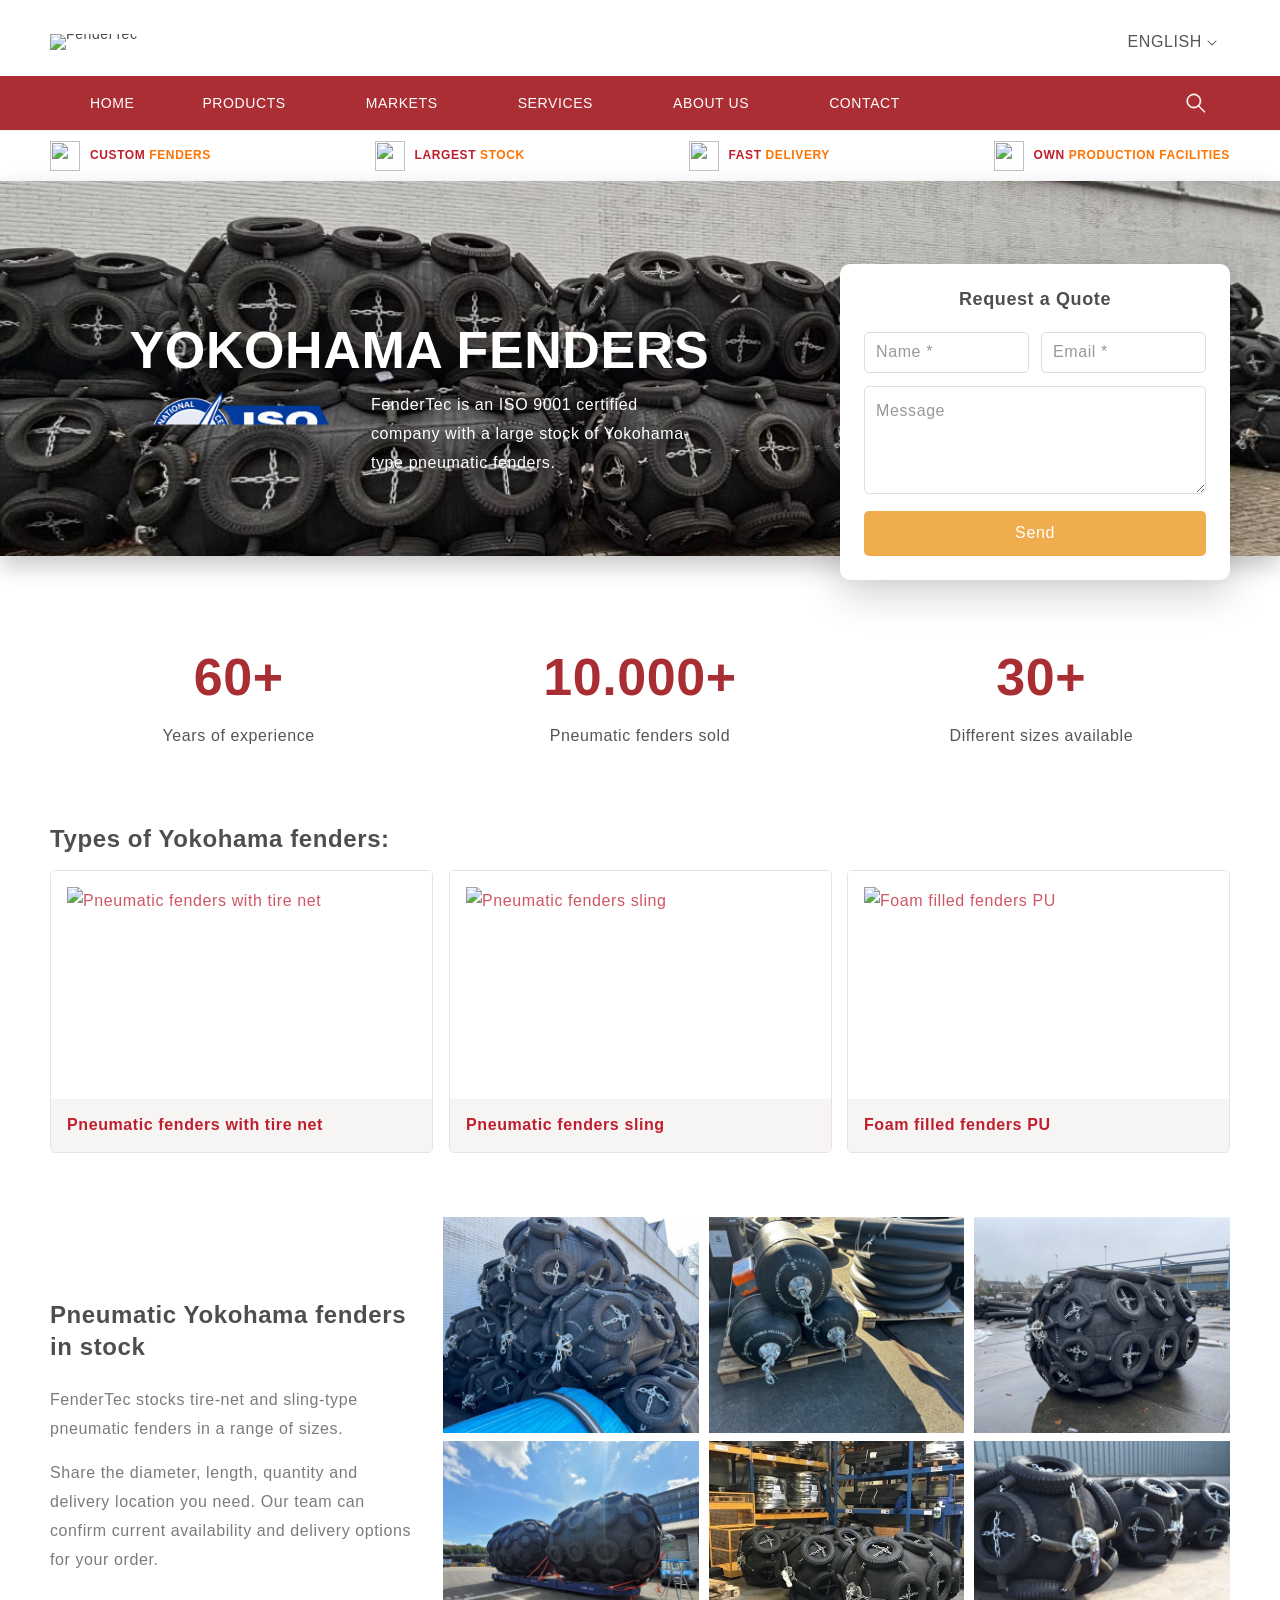
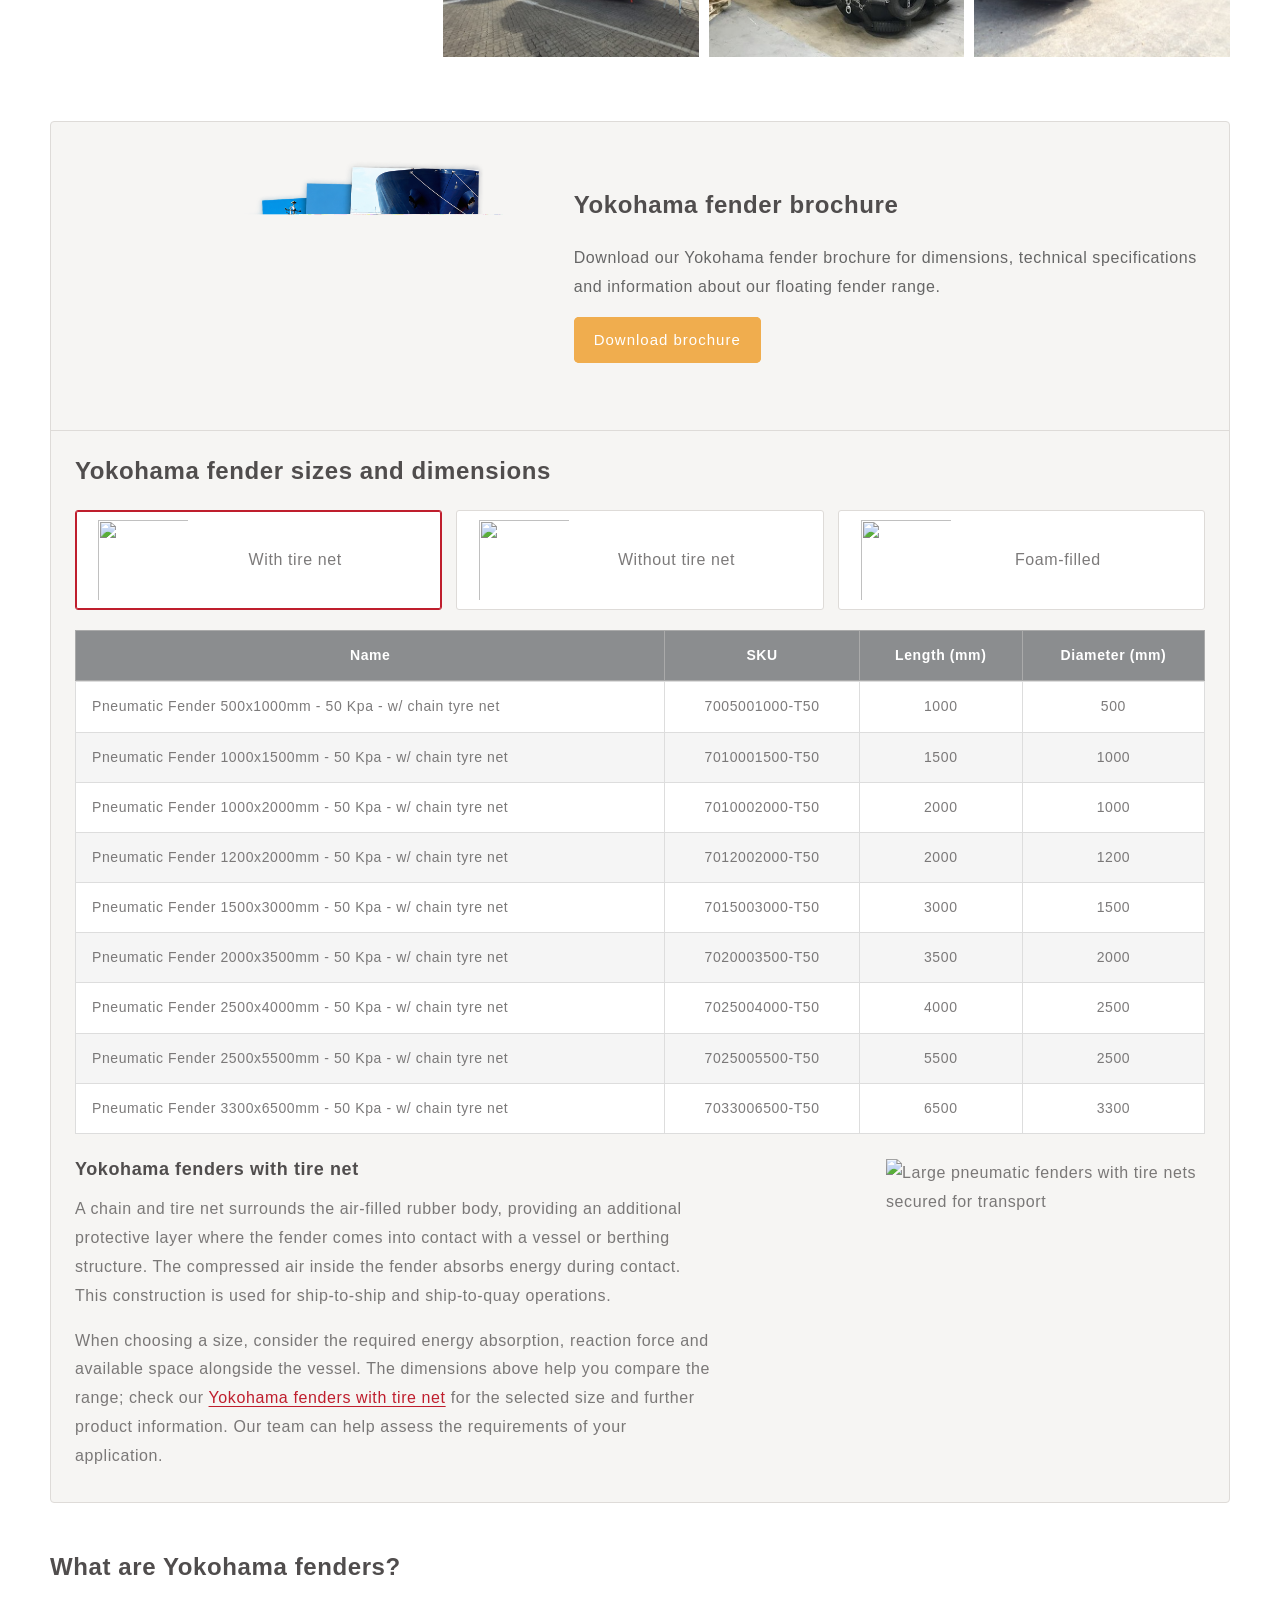
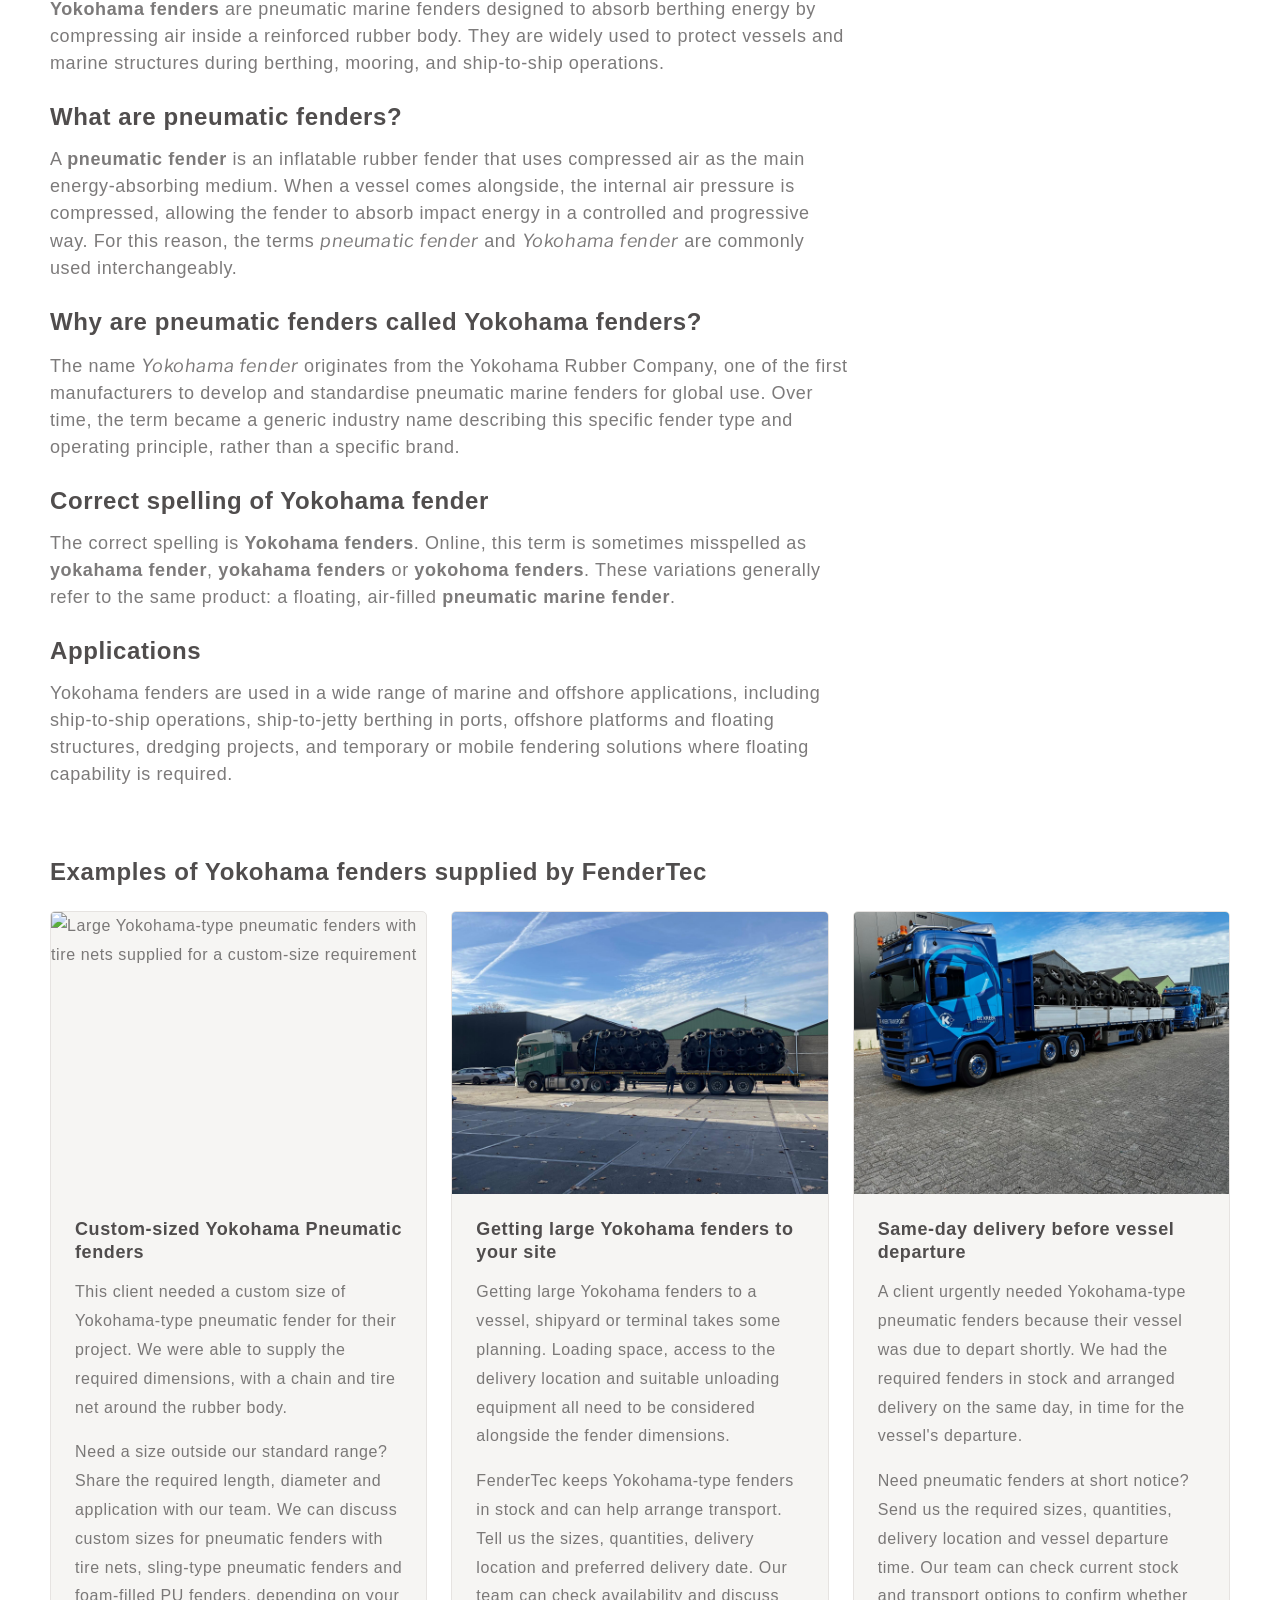
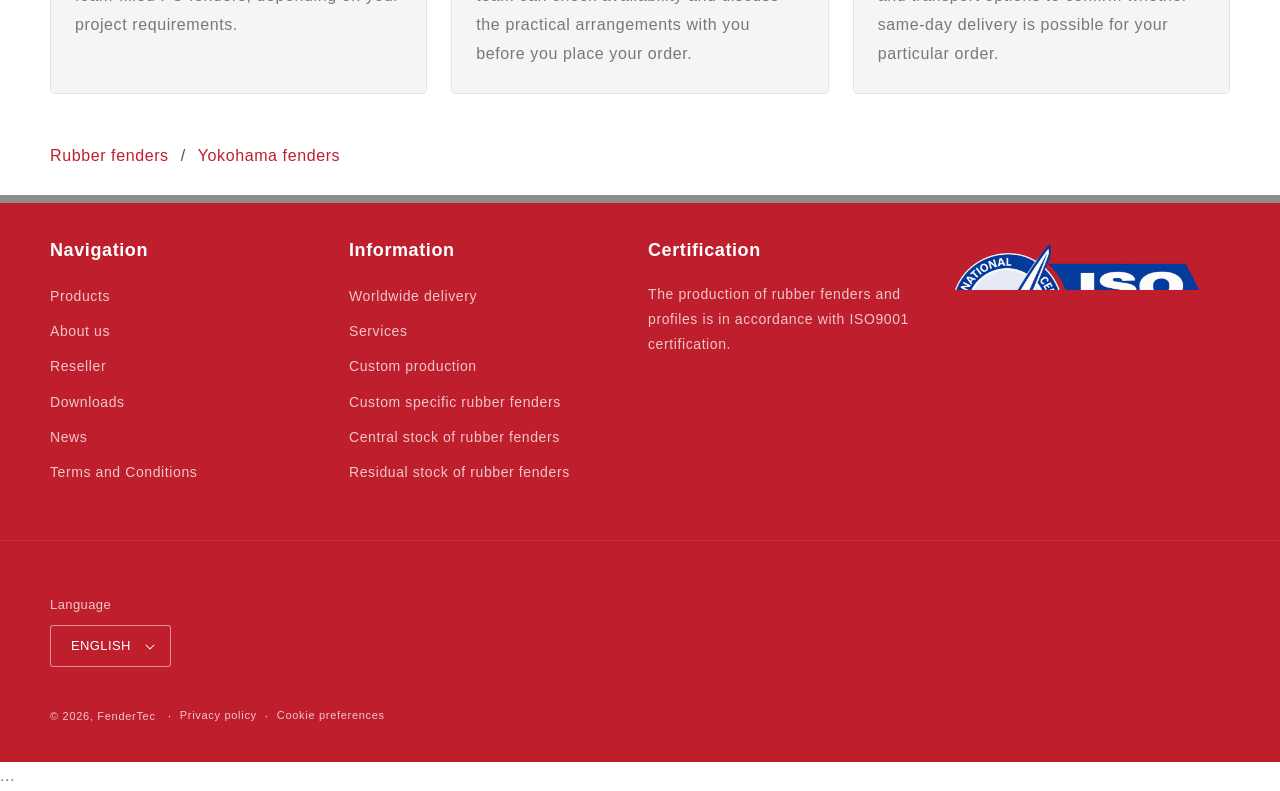
==== yokohama-preview/com.html @ 21125d62 "Add standalone Yokohama previews without Shopify sessions" ====
<!DOCTYPE html>

<html class="js" lang="en">
<head>
<!-- Google Tag Manager -->

<!-- End Google Tag Manager -->
<meta content="GSCZ-W257FWyUun_zRrhr8cKi5x_0Nd9Zp5DHtErB1Q" name="google-site-verification"/> <!--de-->
<meta content="UJm2eZK-bJbImrjgqoPpt_E9Mm5YCPZTW8ZHYbkgf7E" name="google-site-verification"/> <!--fr-->
<meta content="HbrI8ZHXzDZoY4OQCcEApWWeCbf1w6DvGwmIfKmjg9g" name="google-site-verification"/> <!--/no-->
<meta content="f4_53zlwdussZk-tNl115U4F7GGV3AZ5QFaZZQ4JMOo" name="google-site-verification"/> <!--/es-->
<meta content="OrKr2m6_dE2j0gFUTV5jl98ehWdoHvL-QdAyWQ8UQio" name="google-site-verification"/> <!--/nl-->
<meta content="cSU58sD8XgiVUc3wLpBlXE9oYPRPGU_sV87DkjDmRdw" name="google-site-verification"/> <!--/com-->
<meta content="zn-FxYj6GCn1BcF5KSpO-gJB9LzeMTk2LCeEqS5cdQM" name="google-site-verification"/> <!--/co uk-->
<meta charset="utf-8"/>
<meta content="IE=edge" http-equiv="X-UA-Compatible"/>
<meta content="width=device-width,initial-scale=1" name="viewport"/>
<meta content="" name="theme-color"/><link href="/cdn/shop/files/favicon-fendertec.png?crop=center&amp;height=32&amp;v=1736871698&amp;width=32" rel="icon" type="image/png"/><title>
      Yokohama Pneumatic Fenders | In stock · 60+ Years Experience
 – FenderTec</title>
<meta content="Competitively priced Yokohama type pneumatic fenders available from stock with short lead times. Supplied by a European supplier with 60+ years of experience." name="description"/>
<meta content="FenderTec" property="og:site_name"/>
<meta content="https://www.fendertec.com/collections/yokohama-type-pneumatic-fenders" property="og:url"/>
<meta content="Yokohama Pneumatic Fenders | In stock · 60+ Years Experience" property="og:title"/>
<meta content="website" property="og:type"/>
<meta content="Competitively priced Yokohama type pneumatic fenders available from stock with short lead times. Supplied by a European supplier with 60+ years of experience." property="og:description"/><meta content="/cdn/shop/collections/pneumatische-en-schuimgevulde-fenders.jpg?v=1736867560" property="og:image"/>
<meta content="/cdn/shop/collections/pneumatische-en-schuimgevulde-fenders.jpg?v=1736867560" property="og:image:secure_url"/>
<meta content="960" property="og:image:width"/>
<meta content="720" property="og:image:height"/><meta content="summary_large_image" name="twitter:card"/>
<meta content="Yokohama Pneumatic Fenders | In stock · 60+ Years Experience" name="twitter:title"/>
<meta content="Competitively priced Yokohama type pneumatic fenders available from stock with short lead times. Supplied by a European supplier with 60+ years of experience." name="twitter:description"/>





<meta content="KX3SX_9zCV5evbzWy9BCrK6PmVmWiqxjNv6zV3me_rY" name="google-site-verification"/>
<meta content="/91635351901/digital_wallets/dialog" id="shopify-digital-wallet" name="shopify-digital-wallet"/>
<meta data-currency="EUR" data-environment="production" data-locale="en_US" data-paypal-v4="true" data-shop-id="91635351901" data-venmo-supported="false" id="in-context-paypal-metadata"/>
<link href="/.well-known/ucp" rel="ucp" version="2026-08-25"/>























































































































































































































































































































































































































































































































































































































































































































































































































































































































































































































































































































































































































<link crossorigin="anonymous" href="https://www.fendertec.com/cdn/shopifycloud/portable-wallets/latest/accelerated-checkout-backwards-compat.css" id="shopify-accelerated-checkout-styles" media="all" rel="stylesheet"/>
<style id="shopify-accelerated-checkout-cart">
        #shopify-buyer-consent {
  margin-top: 1em;
  display: inline-block;
  width: 100%;
}

#shopify-buyer-consent.hidden {
  display: none;
}

#shopify-subscription-policy-button {
  background: none;
  border: none;
  padding: 0;
  text-decoration: underline;
  font-size: inherit;
  cursor: pointer;
}

#shopify-subscription-policy-button::before {
  box-shadow: none;
}

      </style>


<style data-shopify="">
      @font-face {
  font-family: "Libre Franklin";
  font-weight: 400;
  font-style: normal;
  font-display: swap;
  src: url("https://www.fendertec.com/cdn/fonts/libre_franklin/librefranklin_n4.a9b0508e1ffb743a0fd6d0614768959c54a27d86.woff2") format("woff2"),
       url("https://www.fendertec.com/cdn/fonts/libre_franklin/librefranklin_n4.948f6f27caf8552b1a9560176e3f14eeb2c6f202.woff") format("woff");
}

      @font-face {
  font-family: "Libre Franklin";
  font-weight: 700;
  font-style: normal;
  font-display: swap;
  src: url("https://www.fendertec.com/cdn/fonts/libre_franklin/librefranklin_n7.6739620624550b8695d0cc23f92ffd46eb51c7a3.woff2") format("woff2"),
       url("https://www.fendertec.com/cdn/fonts/libre_franklin/librefranklin_n7.7cebc205621b23b061b803310af0ad39921ae57d.woff") format("woff");
}

      @font-face {
  font-family: "Libre Franklin";
  font-weight: 400;
  font-style: italic;
  font-display: swap;
  src: url("https://www.fendertec.com/cdn/fonts/libre_franklin/librefranklin_i4.5cee60cade760b32c7b489f9d561e97341909d7c.woff2") format("woff2"),
       url("https://www.fendertec.com/cdn/fonts/libre_franklin/librefranklin_i4.2f9ee939c2cc82522dfb62e1a084861f9beeb411.woff") format("woff");
}

      @font-face {
  font-family: "Libre Franklin";
  font-weight: 700;
  font-style: italic;
  font-display: swap;
  src: url("https://www.fendertec.com/cdn/fonts/libre_franklin/librefranklin_i7.5cd0952dea701f27d5d0eb294c01347335232ef2.woff2") format("woff2"),
       url("https://www.fendertec.com/cdn/fonts/libre_franklin/librefranklin_i7.41af936a1cd17668e4e060c6e0ad838ccf133ddd.woff") format("woff");
}

      @font-face {
  font-family: "Libre Franklin";
  font-weight: 600;
  font-style: normal;
  font-display: swap;
  src: url("https://www.fendertec.com/cdn/fonts/libre_franklin/librefranklin_n6.c976b0b721ea92417572301ef17640150832a2b9.woff2") format("woff2"),
       url("https://www.fendertec.com/cdn/fonts/libre_franklin/librefranklin_n6.bb41783c980fb0a0dad0f0403cbcc7159efe6030.woff") format("woff");
}


      
        :root,
        .color-scheme-1 {
          --color-background: 255,255,255;
        
          --gradient-background: #ffffff;
        

        

        --color-foreground: 80,77,77;
        --color-background-contrast: 191,191,191;
        --color-shadow: 18,18,18;
        --color-button: 240,173,78;
        --color-button-text: 255,255,255;
        --color-secondary-button: 255,255,255;
        --color-secondary-button-text: 191,30,45;
        --color-link: 191,30,45;
        --color-badge-foreground: 80,77,77;
        --color-badge-background: 255,255,255;
        --color-badge-border: 80,77,77;
        --payment-terms-background-color: rgb(255 255 255);
      }
      
        
        .color-scheme-2 {
          --color-background: 243,243,243;
        
          --gradient-background: #f3f3f3;
        

        

        --color-foreground: 18,18,18;
        --color-background-contrast: 179,179,179;
        --color-shadow: 18,18,18;
        --color-button: 240,173,78;
        --color-button-text: 243,243,243;
        --color-secondary-button: 243,243,243;
        --color-secondary-button-text: 191,30,45;
        --color-link: 191,30,45;
        --color-badge-foreground: 18,18,18;
        --color-badge-background: 243,243,243;
        --color-badge-border: 18,18,18;
        --payment-terms-background-color: rgb(243 243 243);
      }
      
        
        .color-scheme-3 {
          --color-background: 243,243,243;
        
          --gradient-background: #f3f3f3;
        

        

        --color-foreground: 68,68,68;
        --color-background-contrast: 179,179,179;
        --color-shadow: 18,18,18;
        --color-button: 68,68,68;
        --color-button-text: 0,0,0;
        --color-secondary-button: 243,243,243;
        --color-secondary-button-text: 255,255,255;
        --color-link: 255,255,255;
        --color-badge-foreground: 68,68,68;
        --color-badge-background: 243,243,243;
        --color-badge-border: 68,68,68;
        --payment-terms-background-color: rgb(243 243 243);
      }
      
        
        .color-scheme-4 {
          --color-background: 255,255,255;
        
          --gradient-background: #ffffff;
        

        

        --color-foreground: 68,68,68;
        --color-background-contrast: 191,191,191;
        --color-shadow: 18,18,18;
        --color-button: 191,30,45;
        --color-button-text: 255,255,255;
        --color-secondary-button: 255,255,255;
        --color-secondary-button-text: 191,30,45;
        --color-link: 191,30,45;
        --color-badge-foreground: 68,68,68;
        --color-badge-background: 255,255,255;
        --color-badge-border: 68,68,68;
        --payment-terms-background-color: rgb(255 255 255);
      }
      
        
        .color-scheme-5 {
          --color-background: 191,30,45;
        
          --gradient-background: #bf1e2d;
        

        

        --color-foreground: 255,255,255;
        --color-background-contrast: 81,13,19;
        --color-shadow: 255,255,255;
        --color-button: 255,255,255;
        --color-button-text: 255,255,255;
        --color-secondary-button: 191,30,45;
        --color-secondary-button-text: 255,255,255;
        --color-link: 255,255,255;
        --color-badge-foreground: 255,255,255;
        --color-badge-background: 191,30,45;
        --color-badge-border: 255,255,255;
        --payment-terms-background-color: rgb(191 30 45);
      }
      
        
        .color-scheme-579d144e-d1e4-457d-afdf-2daa64086404 {
          --color-background: 191,30,45;
        
          --gradient-background: #bf1e2d;
        

        

        --color-foreground: 255,255,255;
        --color-background-contrast: 81,13,19;
        --color-shadow: 18,18,18;
        --color-button: 240,173,78;
        --color-button-text: 255,255,255;
        --color-secondary-button: 191,30,45;
        --color-secondary-button-text: 18,18,18;
        --color-link: 18,18,18;
        --color-badge-foreground: 255,255,255;
        --color-badge-background: 191,30,45;
        --color-badge-border: 255,255,255;
        --payment-terms-background-color: rgb(191 30 45);
      }
      
        
        .color-scheme-ac42cd33-c699-487d-b9ab-76e694937769 {
          --color-background: 255,255,255;
        
          --gradient-background: #ffffff;
        

        

        --color-foreground: 191,30,45;
        --color-background-contrast: 191,191,191;
        --color-shadow: 18,18,18;
        --color-button: 18,18,18;
        --color-button-text: 255,255,255;
        --color-secondary-button: 255,255,255;
        --color-secondary-button-text: 18,18,18;
        --color-link: 18,18,18;
        --color-badge-foreground: 191,30,45;
        --color-badge-background: 255,255,255;
        --color-badge-border: 191,30,45;
        --payment-terms-background-color: rgb(255 255 255);
      }
      
        
        .color-scheme-5b153a02-dbb4-4bb3-87c5-357e68659156 {
          --color-background: 68,68,68;
        
          --gradient-background: #444444;
        

        

        --color-foreground: 255,255,255;
        --color-background-contrast: 4,4,4;
        --color-shadow: 18,18,18;
        --color-button: 191,30,45;
        --color-button-text: 255,255,255;
        --color-secondary-button: 68,68,68;
        --color-secondary-button-text: 18,18,18;
        --color-link: 18,18,18;
        --color-badge-foreground: 255,255,255;
        --color-badge-background: 68,68,68;
        --color-badge-border: 255,255,255;
        --payment-terms-background-color: rgb(68 68 68);
      }
      
        
        .color-scheme-b700d96f-977d-4971-bfe6-47a65da786db {
          --color-background: 139,141,143;
        
          --gradient-background: #8b8d8f;
        

        

        --color-foreground: 255,255,255;
        --color-background-contrast: 76,77,79;
        --color-shadow: 18,18,18;
        --color-button: 191,30,45;
        --color-button-text: 255,255,255;
        --color-secondary-button: 139,141,143;
        --color-secondary-button-text: 243,243,243;
        --color-link: 243,243,243;
        --color-badge-foreground: 255,255,255;
        --color-badge-background: 139,141,143;
        --color-badge-border: 255,255,255;
        --payment-terms-background-color: rgb(139 141 143);
      }
      
        
        .color-scheme-dd52474f-7a34-497d-a0a1-788866ec8399 {
          --color-background: 139,141,143;
        
          --gradient-background: linear-gradient(357deg, rgba(255, 255, 255, 1), rgba(255, 255, 255, 1) 100%);
        

        

        --color-foreground: 255,255,255;
        --color-background-contrast: 76,77,79;
        --color-shadow: 191,30,45;
        --color-button: 191,30,45;
        --color-button-text: 191,30,45;
        --color-secondary-button: 139,141,143;
        --color-secondary-button-text: 191,30,45;
        --color-link: 191,30,45;
        --color-badge-foreground: 255,255,255;
        --color-badge-background: 139,141,143;
        --color-badge-border: 255,255,255;
        --payment-terms-background-color: rgb(139 141 143);
      }
      
        
        .color-scheme-9f4a9e34-f33b-4b09-b2b2-f6b1671da355 {
          --color-background: 243,243,243;
        
          --gradient-background: #f3f3f3;
        

        

        --color-foreground: 191,30,45;
        --color-background-contrast: 179,179,179;
        --color-shadow: 18,18,18;
        --color-button: 240,173,78;
        --color-button-text: 255,255,255;
        --color-secondary-button: 243,243,243;
        --color-secondary-button-text: 191,30,45;
        --color-link: 191,30,45;
        --color-badge-foreground: 191,30,45;
        --color-badge-background: 243,243,243;
        --color-badge-border: 191,30,45;
        --payment-terms-background-color: rgb(243 243 243);
      }
      
        
        .color-scheme-e5ab9e9b-f635-43a4-8f77-c092490a0476 {
          --color-background: 255,255,255;
        
          --gradient-background: radial-gradient(rgba(255, 255, 255, 1), rgba(255, 255, 255, 1) 24.5%, rgba(255, 255, 255, 1) 49%);
        

        

        --color-foreground: 80,77,77;
        --color-background-contrast: 191,191,191;
        --color-shadow: 18,18,18;
        --color-button: 240,173,78;
        --color-button-text: 255,255,255;
        --color-secondary-button: 255,255,255;
        --color-secondary-button-text: 191,30,45;
        --color-link: 191,30,45;
        --color-badge-foreground: 80,77,77;
        --color-badge-background: 255,255,255;
        --color-badge-border: 80,77,77;
        --payment-terms-background-color: rgb(255 255 255);
      }
      
        
        .color-scheme-2d0eee73-198f-40a7-b67b-c5b11a29556f {
          --color-background: 255,255,255;
        
          --gradient-background: #ffffff;
        

        

        --color-foreground: 80,77,77;
        --color-background-contrast: 191,191,191;
        --color-shadow: 255,255,255;
        --color-button: 240,173,78;
        --color-button-text: 255,255,255;
        --color-secondary-button: 255,255,255;
        --color-secondary-button-text: 255,255,255;
        --color-link: 255,255,255;
        --color-badge-foreground: 80,77,77;
        --color-badge-background: 255,255,255;
        --color-badge-border: 80,77,77;
        --payment-terms-background-color: rgb(255 255 255);
      }
      

      body, .color-scheme-1, .color-scheme-2, .color-scheme-3, .color-scheme-4, .color-scheme-5, .color-scheme-579d144e-d1e4-457d-afdf-2daa64086404, .color-scheme-ac42cd33-c699-487d-b9ab-76e694937769, .color-scheme-5b153a02-dbb4-4bb3-87c5-357e68659156, .color-scheme-b700d96f-977d-4971-bfe6-47a65da786db, .color-scheme-dd52474f-7a34-497d-a0a1-788866ec8399, .color-scheme-9f4a9e34-f33b-4b09-b2b2-f6b1671da355, .color-scheme-e5ab9e9b-f635-43a4-8f77-c092490a0476, .color-scheme-2d0eee73-198f-40a7-b67b-c5b11a29556f {
        color: rgba(var(--color-foreground), 0.75);
        background-color: rgb(var(--color-background));
      }

      :root {
        --font-body-family: "Libre Franklin", sans-serif;
        --font-body-style: normal;
        --font-body-weight: 400;
        --font-body-weight-bold: 700;

        --font-heading-family: "Libre Franklin", sans-serif;
        --font-heading-style: normal;
        --font-heading-weight: 600;

        --font-body-scale: 1.0;
        --font-heading-scale: 1.0;

        --media-padding: px;
        --media-border-opacity: 0.0;
        --media-border-width: 1px;
        --media-radius: 0px;
        --media-shadow-opacity: 0.0;
        --media-shadow-horizontal-offset: 0px;
        --media-shadow-vertical-offset: 4px;
        --media-shadow-blur-radius: 5px;
        --media-shadow-visible: 0;

        --page-width: 130rem;
        --page-width-margin: 0rem;

        --product-card-image-padding: 0.0rem;
        --product-card-corner-radius: 0.0rem;
        --product-card-text-alignment: left;
        --product-card-border-width: 0.1rem;
        --product-card-border-opacity: 0.0;
        --product-card-shadow-opacity: 0.0;
        --product-card-shadow-visible: 0;
        --product-card-shadow-horizontal-offset: 0.4rem;
        --product-card-shadow-vertical-offset: 0.4rem;
        --product-card-shadow-blur-radius: 0.5rem;

        --collection-card-image-padding: 0.0rem;
        --collection-card-corner-radius: 0.0rem;
        --collection-card-text-alignment: center;
        --collection-card-border-width: 0.1rem;
        --collection-card-border-opacity: 0.65;
        --collection-card-shadow-opacity: 0.0;
        --collection-card-shadow-visible: 0;
        --collection-card-shadow-horizontal-offset: 0.4rem;
        --collection-card-shadow-vertical-offset: 0.4rem;
        --collection-card-shadow-blur-radius: 0.5rem;

        --blog-card-image-padding: 0.0rem;
        --blog-card-corner-radius: 0.0rem;
        --blog-card-text-alignment: left;
        --blog-card-border-width: 0.1rem;
        --blog-card-border-opacity: 0.1;
        --blog-card-shadow-opacity: 0.0;
        --blog-card-shadow-visible: 0;
        --blog-card-shadow-horizontal-offset: 0.0rem;
        --blog-card-shadow-vertical-offset: 0.4rem;
        --blog-card-shadow-blur-radius: 0.5rem;

        --badge-corner-radius: 4.0rem;

        --popup-border-width: 0px;
        --popup-border-opacity: 0.1;
        --popup-corner-radius: 0px;
        --popup-shadow-opacity: 0.05;
        --popup-shadow-horizontal-offset: 0px;
        --popup-shadow-vertical-offset: 4px;
        --popup-shadow-blur-radius: 5px;

        --drawer-border-width: 0px;
        --drawer-border-opacity: 0.1;
        --drawer-shadow-opacity: 0.0;
        --drawer-shadow-horizontal-offset: 0px;
        --drawer-shadow-vertical-offset: 4px;
        --drawer-shadow-blur-radius: 5px;

        --spacing-sections-desktop: 0px;
        --spacing-sections-mobile: 0px;

        --grid-desktop-vertical-spacing: 16px;
        --grid-desktop-horizontal-spacing: 16px;
        --grid-mobile-vertical-spacing: 8px;
        --grid-mobile-horizontal-spacing: 8px;

        --text-boxes-border-opacity: 0.0;
        --text-boxes-border-width: 0px;
        --text-boxes-radius: 0px;
        --text-boxes-shadow-opacity: 0.0;
        --text-boxes-shadow-visible: 0;
        --text-boxes-shadow-horizontal-offset: 0px;
        --text-boxes-shadow-vertical-offset: 4px;
        --text-boxes-shadow-blur-radius: 5px;

        --buttons-radius: 4px;
        --buttons-radius-outset: 5px;
        --buttons-border-width: 1px;
        --buttons-border-opacity: 1.0;
        --buttons-shadow-opacity: 0.0;
        --buttons-shadow-visible: 0;
        --buttons-shadow-horizontal-offset: 0px;
        --buttons-shadow-vertical-offset: 4px;
        --buttons-shadow-blur-radius: 5px;
        --buttons-border-offset: 0.3px;

        --inputs-radius: 2px;
        --inputs-border-width: 1px;
        --inputs-border-opacity: 0.5;
        --inputs-shadow-opacity: 0.0;
        --inputs-shadow-horizontal-offset: 0px;
        --inputs-margin-offset: 0px;
        --inputs-shadow-vertical-offset: 0px;
        --inputs-shadow-blur-radius: 0px;
        --inputs-radius-outset: 3px;

        --variant-pills-radius: 40px;
        --variant-pills-border-width: 1px;
        --variant-pills-border-opacity: 0.55;
        --variant-pills-shadow-opacity: 0.0;
        --variant-pills-shadow-horizontal-offset: 0px;
        --variant-pills-shadow-vertical-offset: 4px;
        --variant-pills-shadow-blur-radius: 5px;
      }

      *,
      *::before,
      *::after {
        box-sizing: inherit;
      }

      html {
        box-sizing: border-box;
        font-size: calc(var(--font-body-scale) * 62.5%);
        height: 100%;
      }

      body {
        display: grid;
        grid-template-rows: auto auto 1fr auto;
        grid-template-columns: 100%;
        min-height: 100%;
        margin: 0;
        font-size: 1.5rem;
        letter-spacing: 0.06rem;
        line-height: calc(1 + 0.8 / var(--font-body-scale));
        font-family: var(--font-body-family);
        font-style: var(--font-body-style);
        font-weight: var(--font-body-weight);
      }

      @media screen and (min-width: 750px) {
        body {
          font-size: 1.6rem;
        }
      }
    </style>
<style>:root {
  --alpha-button-background: 1;
  --alpha-button-border: 1;
  --alpha-link: 0.85;
  --alpha-badge-border: 0.1;
  --focused-base-outline: 0.2rem solid rgba(var(--color-foreground), 0.5);
  --focused-base-outline-offset: 0.3rem;
  --focused-base-box-shadow: 0 0 0 0.3rem rgb(var(--color-background)), 0 0 0.5rem 0.4rem rgba(var(--color-foreground), 0.3);
}

.product-card-wrapper .card,
.contains-card--product {
  --border-radius: var(--product-card-corner-radius);
  --border-width: var(--product-card-border-width);
  --border-opacity: var(--product-card-border-opacity);
  --shadow-horizontal-offset: var(--product-card-shadow-horizontal-offset);
  --shadow-vertical-offset: var(--product-card-shadow-vertical-offset);
  --shadow-blur-radius: var(--product-card-shadow-blur-radius);
  --shadow-opacity: var(--product-card-shadow-opacity);
  --shadow-visible: var(--product-card-shadow-visible);
  --image-padding: var(--product-card-image-padding);
  --text-alignment: var(--product-card-text-alignment);
}

.collection-card-wrapper .card,
.contains-card--collection {
  --border-radius: var(--collection-card-corner-radius);
  --border-width: var(--collection-card-border-width);
  --border-opacity: var(--collection-card-border-opacity);
  --shadow-horizontal-offset: var(--collection-card-shadow-horizontal-offset);
  --shadow-vertical-offset: var(--collection-card-shadow-vertical-offset);
  --shadow-blur-radius: var(--collection-card-shadow-blur-radius);
  --shadow-opacity: var(--collection-card-shadow-opacity);
  --shadow-visible: var(--collection-card-shadow-visible);
  --image-padding: var(--collection-card-image-padding);
  --text-alignment: var(--collection-card-text-alignment);
}

.article-card-wrapper .card,
.contains-card--article {
  --border-radius: var(--blog-card-corner-radius);
  --border-width: var(--blog-card-border-width);
  --border-opacity: var(--blog-card-border-opacity);
  --shadow-horizontal-offset: var(--blog-card-shadow-horizontal-offset);
  --shadow-vertical-offset: var(--blog-card-shadow-vertical-offset);
  --shadow-blur-radius: var(--blog-card-shadow-blur-radius);
  --shadow-opacity: var(--blog-card-shadow-opacity);
  --shadow-visible: var(--blog-card-shadow-visible);
  --image-padding: var(--blog-card-image-padding);
  --text-alignment: var(--blog-card-text-alignment);
}

.contains-content-container,
.content-container {
  --border-radius: var(--text-boxes-radius);
  --border-width: var(--text-boxes-border-width);
  --border-opacity: var(--text-boxes-border-opacity);
  --shadow-horizontal-offset: var(--text-boxes-shadow-horizontal-offset);
  --shadow-vertical-offset: var(--text-boxes-shadow-vertical-offset);
  --shadow-blur-radius: var(--text-boxes-shadow-blur-radius);
  --shadow-opacity: var(--text-boxes-shadow-opacity);
  --shadow-visible: var(--text-boxes-shadow-visible);
}

.contains-media,
.global-media-settings {
  --border-radius: var(--media-radius);
  --border-width: var(--media-border-width);
  --border-opacity: var(--media-border-opacity);
  --shadow-horizontal-offset: var(--media-shadow-horizontal-offset);
  --shadow-vertical-offset: var(--media-shadow-vertical-offset);
  --shadow-blur-radius: var(--media-shadow-blur-radius);
  --shadow-opacity: var(--media-shadow-opacity);
  --shadow-visible: var(--media-shadow-visible);
}

/* base */

.page-width {
  max-width: var(--page-width);
  margin: 0 auto;
  padding: 0 1.5rem;
}

body:has(.section-header .drawer-menu) .announcement-bar-section .page-width {
  max-width: 100%;
}

.page-width.drawer-menu {
  max-width: 100%;
}

.page-width-desktop {
  padding: 0;
  margin: 0 auto;
}

.utility-bar__grid.page-width {
  padding-left: 3rem;
  padding-right: 3rem;
}

@media screen and (min-width: 750px) {
  .page-width {
    padding: 0 5rem;
  }

  .header.page-width,
  .utility-bar__grid.page-width {
    padding-left: 3.2rem;
    padding-right: 3.2rem;
  }

  .page-width--narrow {
    padding: 0 9rem;
  }

  .page-width-desktop {
    padding: 0;
  }

  .page-width-tablet {
    padding: 0 5rem;
  }
}

@media screen and (min-width: 990px) {
  .header:not(.drawer-menu).page-width {
    padding-left: 5rem;
    padding-right: 5rem;
  }

  .page-width--narrow {
    max-width: 72.6rem;
    padding: 0;
  }

  .page-width-desktop {
    max-width: var(--page-width);
    padding: 0 5rem;
  }
}

.isolate {
  position: relative;
  z-index: 0;
}

.section + .section {
  margin-top: var(--spacing-sections-mobile);
}

@media screen and (min-width: 750px) {
  .section + .section {
    margin-top: var(--spacing-sections-desktop);
  }
}

.element-margin-top {
  margin-top: 5rem;
}

@media screen and (min-width: 750px) {
  .element-margin {
    margin-top: calc(5rem + var(--page-width-margin));
  }
}

.background-secondary {
  background-color: rgba(var(--color-foreground), 0.04);
}

.grid-auto-flow {
  display: grid;
  grid-auto-flow: column;
}

.page-margin,
.shopify-challenge__container {
  margin: 7rem auto;
}

.rte-width {
  max-width: 82rem;
  margin: 0 auto 2rem;
}

.list-unstyled {
  margin: 0;
  padding: 0;
  list-style: none;
}

.hidden {
  display: none !important;
}

.visually-hidden {
  position: absolute !important;
  overflow: hidden;
  width: 1px;
  height: 1px;
  margin: -1px;
  padding: 0;
  border: 0;
  clip: rect(0 0 0 0);
  word-wrap: normal !important;
}

.visually-hidden--inline {
  margin: 0;
  height: 1em;
}

.overflow-hidden {
  overflow: hidden;
}

.skip-to-content-link:focus {
  z-index: 9999;
  position: inherit;
  overflow: auto;
  width: auto;
  height: auto;
  clip: auto;
}

.full-width-link {
  position: absolute;
  top: 0;
  right: 0;
  bottom: 0;
  left: 0;
  z-index: 2;
}

::selection {
  background-color: rgba(var(--color-foreground), 0.2);
}

.text-body {
  font-size: 1.5rem;
  letter-spacing: 0.06rem;
  line-height: calc(1 + 0.8 / var(--font-body-scale));
  font-family: var(--font-body-family);
  font-style: var(--font-body-style);
  font-weight: var(--font-body-weight);
}

h1,
h2,
h3,
h4,
h5,
.h0,
.h1,
.h2,
.h3,
.h4,
.h5 {
  font-family: var(--font-heading-family);
  font-style: var(--font-heading-style);
  font-weight: var(--font-heading-weight);
  letter-spacing: calc(var(--font-heading-scale) * 0.06rem);
  color: rgb(var(--color-foreground));
  line-height: calc(1 + 0.3 / max(1, var(--font-heading-scale)));
  word-break: break-word;
}

.hxxl {
  font-size: clamp(calc(var(--font-heading-scale) * 5.6rem), 14vw, calc(var(--font-heading-scale) * 7.2rem));
  line-height: 1.1;
}

.hxl {
  font-size: calc(var(--font-heading-scale) * 5rem);
  line-height: calc(1 + 0.3 / max(1, var(--font-heading-scale)));
}

@media only screen and (min-width: 750px) {
  .hxl {
    font-size: calc(var(--font-heading-scale) * 6.2rem);
  }
}

.h0 {
  font-size: calc(var(--font-heading-scale) * 4rem);
}

@media only screen and (min-width: 750px) {
  .h0 {
    font-size: calc(var(--font-heading-scale) * 5.2rem);
  }
}

h1,
.h1 {
  font-size: calc(var(--font-heading-scale) * 3rem);
}

@media only screen and (min-width: 750px) {
  h1,
  .h1 {
    font-size: calc(var(--font-heading-scale) * 4rem);
  }
}

h2,
.h2 {
  font-size: calc(var(--font-heading-scale) * 2rem);
}

@media only screen and (min-width: 750px) {
  h2,
  .h2 {
    font-size: calc(var(--font-heading-scale) * 2.4rem);
  }
}

h3,
.h3 {
  font-size: calc(var(--font-heading-scale) * 1.7rem);
}

@media only screen and (min-width: 750px) {
  h3,
  .h3 {
    font-size: calc(var(--font-heading-scale) * 1.8rem);
  }
}

h4,
.h4 {
  font-family: var(--font-heading-family);
  font-style: var(--font-heading-style);
  font-size: calc(var(--font-heading-scale) * 1.5rem);
}

h5,
.h5 {
  font-size: calc(var(--font-heading-scale) * 1.2rem);
}

@media only screen and (min-width: 750px) {
  h5,
  .h5 {
    font-size: calc(var(--font-heading-scale) * 1.3rem);
  }
}

h6,
.h6 {
  color: rgba(var(--color-foreground), 0.75);
  margin-block-start: 1.67em;
  margin-block-end: 1.67em;
}

blockquote {
  font-style: italic;
  color: rgba(var(--color-foreground), 0.75);
  border-left: 0.2rem solid rgba(var(--color-foreground), 0.2);
  padding-left: 1rem;
}

@media screen and (min-width: 750px) {
  blockquote {
    padding-left: 1.5rem;
  }
}

.caption {
  font-size: 1rem;
  letter-spacing: 0.07rem;
  line-height: calc(1 + 0.7 / var(--font-body-scale));
}

@media screen and (min-width: 750px) {
  .caption {
    font-size: 1.2rem;
  }
}

.caption-with-letter-spacing {
  font-size: 1rem;
  letter-spacing: 0.13rem;
  line-height: calc(1 + 0.2 / var(--font-body-scale));
  text-transform: uppercase;
}

.caption-with-letter-spacing--medium {
  font-size: 1.2rem;
  letter-spacing: 0.16rem;
}

.caption-with-letter-spacing--large {
  font-size: 1.4rem;
  letter-spacing: 0.18rem;
}

.caption-large,
.customer .field input,
.customer select,
.field__input,
.form__label,
.select__select {
  font-size: 1.3rem;
  line-height: calc(1 + 0.5 / var(--font-body-scale));
  letter-spacing: 0.04rem;
}

.color-foreground {
  color: rgb(var(--color-foreground));
}

table:not([class]) {
  table-layout: fixed;
  border-collapse: collapse;
  font-size: 1.4rem;
  border-style: hidden;
  box-shadow: 0 0 0 0.1rem rgba(var(--color-foreground), 0.2);
  /* draws the table border  */
}

table:not([class]) td,
table:not([class]) th {
  padding: 1em;
  border: 0.1rem solid rgba(var(--color-foreground), 0.2);
}

@media screen and (max-width: 749px) {
  .small-hide {
    display: none !important;
  }
}

@media screen and (min-width: 750px) and (max-width: 989px) {
  .medium-hide {
    display: none !important;
  }
}

@media screen and (min-width: 990px) {
  .large-up-hide {
    display: none !important;
  }
}

.left {
  text-align: left;
}

.center {
  text-align: center;
}

.right {
  text-align: right;
}

.uppercase {
  text-transform: uppercase;
}

.light {
  opacity: 0.7;
}

a:empty,
ul:empty,
dl:empty,
div:empty,
section:empty,
article:empty,
p:empty,
h1:empty,
h2:empty,
h3:empty,
h4:empty,
h5:empty,
h6:empty {
  display: none;
}

.link,
.customer a {
  cursor: pointer;
  display: inline-block;
  border: none;
  box-shadow: none;
  text-decoration: underline;
  text-underline-offset: 0.3rem;
  color: rgb(var(--color-link));
  background-color: transparent;
  font-size: 1.4rem;
  font-family: inherit;
}

.link--text {
  color: rgb(var(--color-foreground));
}

.link--text:hover {
  color: rgba(var(--color-foreground), 0.75);
}

.link-with-icon {
  display: inline-flex;
  font-size: 1.4rem;
  font-weight: 600;
  letter-spacing: 0.1rem;
  text-decoration: none;
  margin-bottom: 4.5rem;
  white-space: nowrap;
}

.link-with-icon .icon {
  width: 1.5rem;
  margin-left: 1rem;
}

a:not([href]) {
  cursor: not-allowed;
}

.circle-divider::after {
  content: '\2022';
  margin: 0 1.3rem 0 1.5rem;
}

.circle-divider:last-of-type::after {
  display: none;
}

hr {
  border: none;
  height: 0.1rem;
  background-color: rgba(var(--color-foreground), 0.2);
  display: block;
  margin: 5rem 0;
}

@media screen and (min-width: 750px) {
  hr {
    margin: 7rem 0;
  }
}

.full-unstyled-link {
  text-decoration: none;
  color: currentColor;
  display: block;
}

.placeholder {
  background-color: rgba(var(--color-foreground), 0.04);
  color: rgba(var(--color-foreground), 0.55);
  fill: rgba(var(--color-foreground), 0.55);
}

details > * {
  box-sizing: border-box;
}

.break {
  word-break: break-word;
}

.visibility-hidden {
  visibility: hidden;
}

@media (prefers-reduced-motion) {
  .motion-reduce {
    transition: none !important;
    animation: none !important;
  }
}

:root {
  --duration-short: 100ms;
  --duration-default: 200ms;
  --duration-announcement-bar: 250ms;
  --duration-medium: 300ms;
  --duration-long: 500ms;
  --duration-extra-long: 600ms;
  --duration-extra-longer: 750ms;
  --duration-extended: 3s;
  --ease-out-slow: cubic-bezier(0, 0, 0.3, 1);
  --animation-slide-in: slideIn var(--duration-extra-long) var(--ease-out-slow) forwards;
  --animation-fade-in: fadeIn var(--duration-extra-long) var(--ease-out-slow);
}

.underlined-link,
.customer a,
.inline-richtext a {
  text-underline-offset: 0.3rem;
  text-decoration-thickness: 0.1rem;
  transition: text-decoration-thickness ease 100ms;
}

.underlined-link,
.customer a {
  color: rgba(var(--color-link), var(--alpha-link));
}

.inline-richtext a,
.rte.inline-richtext a {
  color: currentColor;
}

.underlined-link:hover,
.customer a:hover,
.inline-richtext a:hover {
  color: rgb(var(--color-link));
  text-decoration-thickness: 0.2rem;
}

.icon-arrow {
  width: 1.5rem;
}

h3 .icon-arrow,
.h3 .icon-arrow {
  width: calc(var(--font-heading-scale) * 1.5rem);
}

/* arrow animation */
.animate-arrow .icon-arrow path {
  transform: translateX(-0.25rem);
  transition: transform var(--duration-short) ease;
}

.animate-arrow:hover .icon-arrow path {
  transform: translateX(-0.05rem);
}

.svg-wrapper {
  display: inline-flex;
  justify-content: center;
  align-items: center;
  width: 20px;
  height: 20px;
}

.svg-wrapper > svg {
  height: 100%;
  width: 100%;
}

/* base-details-summary */
summary {
  cursor: pointer;
  list-style: none;
  position: relative;
}

summary .icon-caret {
  position: absolute;
  height: 0.6rem;
  right: 1.5rem;
  top: calc(50% - 0.2rem);
}

summary::-webkit-details-marker {
  display: none;
}

.disclosure-has-popup {
  position: relative;
}

.disclosure-has-popup[open] > summary::before {
  position: fixed;
  top: 0;
  right: 0;
  bottom: 0;
  left: 0;
  z-index: 2;
  display: block;
  cursor: default;
  content: ' ';
  background: transparent;
}

.disclosure-has-popup > summary::before {
  display: none;
}

.disclosure-has-popup[open] > summary + * {
  z-index: 100;
}

@media screen and (min-width: 750px) {
  .disclosure-has-popup[open] > summary + * {
    z-index: 4;
  }

  .facets .disclosure-has-popup[open] > summary + * {
    z-index: 2;
  }
}

.placeholder-svg {
  height: 100%;
  width: 100%;
}

/* base-focus */
/*
  Focus ring - default (with offset)
*/

*:focus {
  outline: 0;
  box-shadow: none;
}

*:focus-visible {
  outline: var(--focused-base-outline);
  outline-offset: var(--focused-base-outline-offset);
  box-shadow: var(--focused-base-box-shadow);
}

/* Fallback - for browsers that don't support :focus-visible, a fallback is set for :focus */
.focused {
  outline: var(--focused-base-outline);
  outline-offset: var(--focused-base-outline-offset);
  box-shadow: var(--focused-base-box-shadow);
}

/*
  Focus ring - inset
*/

.focus-inset:focus-visible {
  outline: 0.2rem solid rgba(var(--color-foreground), 0.5);
  outline-offset: -0.2rem;
  box-shadow: 0 0 0.2rem 0 rgba(var(--color-foreground), 0.3);
}

.focused.focus-inset {
  outline: 0.2rem solid rgba(var(--color-foreground), 0.5);
  outline-offset: -0.2rem;
  box-shadow: 0 0 0.2rem 0 rgba(var(--color-foreground), 0.3);
}

/*
  Focus ring - none
*/

/* Dangerous for a11y - Use with care */
.focus-none {
  box-shadow: none !important;
  outline: 0 !important;
}

.focus-offset:focus-visible {
  outline: 0.2rem solid rgba(var(--color-foreground), 0.5);
  outline-offset: 1rem;
  box-shadow: 0 0 0 1rem rgb(var(--color-background)), 0 0 0.2rem 1.2rem rgba(var(--color-foreground), 0.3);
}

.focus-offset.focused {
  outline: 0.2rem solid rgba(var(--color-foreground), 0.5);
  outline-offset: 1rem;
  box-shadow: 0 0 0 1rem rgb(var(--color-background)), 0 0 0.2rem 1.2rem rgba(var(--color-foreground), 0.3);
}

/* component-title */
.title,
.title-wrapper-with-link {
  margin: 3rem 0 2rem;
}

.title-wrapper-with-link .title {
  margin: 0;
}

.title .link {
  font-size: inherit;
}

.title-wrapper {
  margin-bottom: 3rem;
}

.title-wrapper-with-link {
  display: flex;
  justify-content: space-between;
  align-items: flex-end;
  gap: 1rem;
  margin-bottom: 3rem;
  flex-wrap: wrap;
}

.title--primary {
  margin: 4rem 0;
}

.title-wrapper--self-padded-tablet-down,
.title-wrapper--self-padded-mobile {
  padding-left: 1.5rem;
  padding-right: 1.5rem;
}

@media screen and (min-width: 750px) {
  .title-wrapper--self-padded-mobile {
    padding-left: 0;
    padding-right: 0;
  }
}

@media screen and (min-width: 990px) {
  .title,
  .title-wrapper-with-link {
    margin: 5rem 0 3rem;
  }

  .title--primary {
    margin: 2rem 0;
  }

  .title-wrapper-with-link {
    align-items: center;
  }

  .title-wrapper-with-link .title {
    margin-bottom: 0;
  }

  .title-wrapper--self-padded-tablet-down {
    padding-left: 0;
    padding-right: 0;
  }
}

.title-wrapper-with-link .link-with-icon {
  margin: 0;
  flex-shrink: 0;
  display: flex;
  align-items: center;
}

.title-wrapper-with-link .link-with-icon .svg-wrapper {
  width: 1.5rem;
}

.title-wrapper-with-link a {
  margin-top: 0;
  flex-shrink: 0;
}

.title-wrapper--no-top-margin {
  margin-top: 0;
}

.title-wrapper--no-top-margin > .title {
  margin-top: 0;
}

.subtitle {
  font-size: 1.8rem;
  line-height: calc(1 + 0.8 / var(--font-body-scale));
  letter-spacing: 0.06rem;
  color: rgba(var(--color-foreground), 0.7);
}

.subtitle--small {
  font-size: 1.4rem;
  letter-spacing: 0.1rem;
}

.subtitle--medium {
  font-size: 1.6rem;
  letter-spacing: 0.08rem;
}

/* component-grid */
.grid {
  display: flex;
  flex-wrap: wrap;
  margin-bottom: 2rem;
  padding: 0;
  list-style: none;
  column-gap: var(--grid-mobile-horizontal-spacing);
  row-gap: var(--grid-mobile-vertical-spacing);
}

@media screen and (min-width: 750px) {
  .grid {
    column-gap: var(--grid-desktop-horizontal-spacing);
    row-gap: var(--grid-desktop-vertical-spacing);
  }
}

.grid:last-child {
  margin-bottom: 0;
}

.grid__item {
  width: calc(25% - var(--grid-mobile-horizontal-spacing) * 3 / 4);
  max-width: calc(50% - var(--grid-mobile-horizontal-spacing) / 2);
  flex-grow: 1;
  flex-shrink: 0;
}

@media screen and (min-width: 750px) {
  .grid__item {
    width: calc(25% - var(--grid-desktop-horizontal-spacing) * 3 / 4);
    max-width: calc(50% - var(--grid-desktop-horizontal-spacing) / 2);
  }
}

.grid--gapless.grid {
  column-gap: 0;
  row-gap: 0;
}

@media screen and (max-width: 749px) {
  .grid__item.slider__slide--full-width {
    width: 100%;
    max-width: none;
  }
}

.grid--1-col .grid__item {
  max-width: 100%;
  width: 100%;
}

.grid--3-col .grid__item {
  width: calc(33.33% - var(--grid-mobile-horizontal-spacing) * 2 / 3);
}

@media screen and (min-width: 750px) {
  .grid--3-col .grid__item {
    width: calc(33.33% - var(--grid-desktop-horizontal-spacing) * 2 / 3);
  }
}

.grid--2-col .grid__item {
  width: calc(50% - var(--grid-mobile-horizontal-spacing) / 2);
}

@media screen and (min-width: 750px) {
  .grid--2-col .grid__item {
    width: calc(50% - var(--grid-desktop-horizontal-spacing) / 2);
  }

  .grid--4-col-tablet .grid__item {
    width: calc(25% - var(--grid-desktop-horizontal-spacing) * 3 / 4);
  }

  .grid--3-col-tablet .grid__item {
    width: calc(33.33% - var(--grid-desktop-horizontal-spacing) * 2 / 3);
  }

  .grid--2-col-tablet .grid__item {
    width: calc(50% - var(--grid-desktop-horizontal-spacing) / 2);
  }
}

@media screen and (max-width: 989px) {
  .grid--1-col-tablet-down .grid__item {
    width: 100%;
    max-width: 100%;
  }

  .slider--tablet.grid--peek {
    margin: 0;
    width: 100%;
  }

  .slider--tablet.grid--peek .grid__item {
    box-sizing: content-box;
    margin: 0;
  }

  .slider.slider--tablet .scroll-trigger.animate--slide-in,
  .slider.slider--mobile .scroll-trigger.animate--slide-in {
    animation: none;
    opacity: 1;
    transform: inherit;
  }

  .scroll-trigger:not(.scroll-trigger--offscreen) .slider--tablet {
    animation: var(--animation-slide-in);
  }
}

@media screen and (min-width: 990px) {
  .grid--6-col-desktop .grid__item {
    width: calc(16.66% - var(--grid-desktop-horizontal-spacing) * 5 / 6);
    max-width: calc(16.66% - var(--grid-desktop-horizontal-spacing) * 5 / 6);
  }

  .grid--5-col-desktop .grid__item {
    width: calc(20% - var(--grid-desktop-horizontal-spacing) * 4 / 5);
    max-width: calc(20% - var(--grid-desktop-horizontal-spacing) * 4 / 5);
  }

  .grid--4-col-desktop .grid__item {
    width: calc(25% - var(--grid-desktop-horizontal-spacing) * 3 / 4);
    max-width: calc(25% - var(--grid-desktop-horizontal-spacing) * 3 / 4);
  }

  .grid--3-col-desktop .grid__item {
    width: calc(33.33% - var(--grid-desktop-horizontal-spacing) * 2 / 3);
    max-width: calc(33.33% - var(--grid-desktop-horizontal-spacing) * 2 / 3);
  }

  .grid--2-col-desktop .grid__item {
    width: calc(50% - var(--grid-desktop-horizontal-spacing) / 2);
    max-width: calc(50% - var(--grid-desktop-horizontal-spacing) / 2);
  }

  .slider.slider--desktop .scroll-trigger.animate--slide-in {
    animation: none;
    opacity: 1;
    transform: inherit;
  }

  .scroll-trigger:not(.scroll-trigger--offscreen) .slider--desktop {
    animation: var(--animation-slide-in);
  }
}

@media screen and (min-width: 990px) {
  .grid--1-col-desktop {
    flex: 0 0 100%;
    max-width: 100%;
  }

  .grid--1-col-desktop .grid__item {
    width: 100%;
    max-width: 100%;
  }
}

@media screen and (max-width: 749px) {
  .grid--peek.slider--mobile {
    margin: 0;
    width: 100%;
  }

  .grid--peek.slider--mobile .grid__item {
    box-sizing: content-box;
    margin: 0;
  }

  .grid--peek .grid__item {
    min-width: 35%;
  }

  .grid--peek.slider .grid__item:first-of-type {
    margin-left: 1.5rem;
  }

  /* Fix to show some space at the end of our sliders in all browsers */
  .grid--peek.slider:after {
    margin-left: calc(-1 * var(--grid-mobile-horizontal-spacing));
  }

  .grid--2-col-tablet-down .grid__item {
    width: calc(50% - var(--grid-mobile-horizontal-spacing) / 2);
  }

  .slider--tablet.grid--peek.grid--2-col-tablet-down .grid__item,
  .grid--peek .grid__item {
    width: calc(50% - var(--grid-mobile-horizontal-spacing) - 3rem);
  }

  .slider--tablet.grid--peek.grid--1-col-tablet-down .grid__item,
  .slider--mobile.grid--peek.grid--1-col-tablet-down .grid__item {
    width: calc(100% - var(--grid-mobile-horizontal-spacing) - 3rem);
  }
}

@media screen and (min-width: 750px) and (max-width: 989px) {
  .slider--tablet.grid--peek .grid__item {
    width: calc(25% - var(--grid-desktop-horizontal-spacing) - 3rem);
  }

  .slider--tablet.grid--peek.grid--3-col-tablet .grid__item {
    width: calc(33.33% - var(--grid-desktop-horizontal-spacing) - 3rem);
  }

  .slider--tablet.grid--peek.grid--2-col-tablet .grid__item,
  .slider--tablet.grid--peek.grid--2-col-tablet-down .grid__item {
    width: calc(50% - var(--grid-desktop-horizontal-spacing) - 3rem);
  }

  .slider--tablet.grid--peek .grid__item:first-of-type {
    margin-left: 1.5rem;
  }

  .grid--2-col-tablet-down .grid__item {
    width: calc(50% - var(--grid-desktop-horizontal-spacing) / 2);
  }

  .grid--1-col-tablet-down.grid--peek .grid__item {
    width: calc(100% - var(--grid-desktop-horizontal-spacing) - 3rem);
  }
}

/* component-media */
.media {
  display: block;
  background-color: rgba(var(--color-foreground), 0.1);
  position: relative;
  overflow: hidden;
}

.media--transparent {
  background-color: transparent;
}

.media > *:not(.zoom):not(.deferred-media__poster-button),
.media model-viewer {
  display: block;
  max-width: 100%;
  position: absolute;
  top: 0;
  left: 0;
  height: 100%;
  width: 100%;
}

.media > img {
  object-fit: cover;
  object-position: center center;
  transition: opacity 0.4s cubic-bezier(0.25, 0.46, 0.45, 0.94);
}

.media--square {
  padding-bottom: 100%;
}

.media--portrait {
  padding-bottom: 125%;
}

.media--landscape {
  padding-bottom: 66.6%;
}

.media--cropped {
  padding-bottom: 56%;
}

.media--16-9 {
  padding-bottom: 56.25%;
}

.media--circle {
  padding-bottom: 100%;
  border-radius: 50%;
}

.media.media--hover-effect > img + img {
  opacity: 0;
}

@media screen and (min-width: 990px) {
  .media--cropped {
    padding-bottom: 63%;
  }
}

deferred-media {
  display: block;
}

/* component-button */
/* Button - default */

.button--secondary,
.button--tertiary {
  --color-button: var(--color-secondary-button);
  --color-button-text: var(--color-secondary-button-text);
}

.button--tertiary {
  --alpha-button-background: 0;
  --alpha-button-border: 0.2;
}

.button,
.shopify-challenge__button,
.customer button,
button.shopify-payment-button__button--unbranded {
  --shadow-horizontal-offset: var(--buttons-shadow-horizontal-offset);
  --shadow-vertical-offset: var(--buttons-shadow-vertical-offset);
  --shadow-blur-radius: var(--buttons-shadow-blur-radius);
  --shadow-opacity: var(--buttons-shadow-opacity);
  --shadow-visible: var(--buttons-shadow-visible);
  --border-offset: var(--buttons-border-offset); /* reduce radius edge artifacts */
  --border-opacity: calc(1 - var(--buttons-border-opacity));
  border-radius: var(--buttons-radius-outset);
  position: relative;
}

.button,
.shopify-challenge__button,
.customer button,
button.shopify-payment-button__button--unbranded {
  min-width: calc(12rem + var(--buttons-border-width) * 2);
  min-height: calc(4.5rem + var(--buttons-border-width) * 2);
}

.button,
.shopify-challenge__button,
.customer button {
  display: inline-flex;
  justify-content: center;
  align-items: center;
  border: 0;
  padding: 0 3rem;
  cursor: pointer;
  font: inherit;
  font-size: 1.5rem;
  text-decoration: none;
  color: rgb(var(--color-button-text));
  transition: box-shadow var(--duration-short) ease;
  -webkit-appearance: none;
  appearance: none;
  background-color: rgba(var(--color-button), var(--alpha-button-background));
}

.button:before,
.shopify-challenge__button:before,
.customer button:before,
.shopify-payment-button__button--unbranded:before {
  content: '';
  position: absolute;
  top: 0;
  right: 0;
  bottom: 0;
  left: 0;
  z-index: -1;
  border-radius: var(--buttons-radius-outset);
  box-shadow: var(--shadow-horizontal-offset) var(--shadow-vertical-offset) var(--shadow-blur-radius)
    rgba(var(--color-shadow), var(--shadow-opacity));
}

.button:after,
.shopify-challenge__button:after,
.customer button:after,
.shopify-payment-button__button--unbranded:after {
  content: '';
  position: absolute;
  top: var(--buttons-border-width);
  right: var(--buttons-border-width);
  bottom: var(--buttons-border-width);
  left: var(--buttons-border-width);
  z-index: 1;
  border-radius: var(--buttons-radius);
  box-shadow: 0 0 0 calc(var(--buttons-border-width) + var(--border-offset))
      rgba(var(--color-button-text), var(--border-opacity)),
    0 0 0 var(--buttons-border-width) rgba(var(--color-button), var(--alpha-button-background));
  transition: box-shadow var(--duration-short) ease;
}

.button:not([disabled]):hover::after,
.shopify-challenge__button:hover::after,
.customer button:hover::after,
.shopify-payment-button__button--unbranded:hover::after {
  --border-offset: 1.3px;
  box-shadow: 0 0 0 calc(var(--buttons-border-width) + var(--border-offset))
      rgba(var(--color-button-text), var(--border-opacity)),
    0 0 0 calc(var(--buttons-border-width) + 1px) rgba(var(--color-button), var(--alpha-button-background));
}

.button--secondary:after {
  --border-opacity: var(--buttons-border-opacity);
}

.button:focus-visible,
.button:focus,
.button.focused,
.shopify-payment-button__button--unbranded:focus-visible,
.shopify-payment-button__button--unbranded:focus {
  outline: 0;
  box-shadow: 0 0 0 0.3rem rgb(var(--color-background)), 0 0 0 0.5rem rgba(var(--color-foreground), 0.5),
    0 0 0.5rem 0.4rem rgba(var(--color-foreground), 0.3);
}

.button:focus:not(:focus-visible):not(.focused),
.shopify-payment-button__button--unbranded:focus:not(:focus-visible):not(.focused) {
  box-shadow: inherit;
}

.button::selection,
.shopify-challenge__button::selection,
.customer button::selection {
  background-color: rgba(var(--color-button-text), 0.3);
}

.button,
.button-label,
.shopify-challenge__button,
.customer button {
  font-size: 1.5rem;
  letter-spacing: 0.1rem;
  line-height: calc(1 + 0.2 / var(--font-body-scale));
}

.button--tertiary {
  font-size: 1.2rem;
  padding: 1rem 1.5rem;
  min-width: calc(9rem + var(--buttons-border-width) * 2);
  min-height: calc(3.5rem + var(--buttons-border-width) * 2);
}

.button--small {
  padding: 1.2rem 2.6rem;
}

/* Shopify Accelerated Checkout */

shopify-accelerated-checkout {
  --shopify-accelerated-checkout-button-border-radius: var(--buttons-radius-outset);
  --shopify-accelerated-checkout-button-box-shadow: var(--shadow-horizontal-offset) var(--shadow-vertical-offset) var(--shadow-blur-radius)
  rgba(var(--color-shadow), var(--shadow-opacity));
}
shopify-accelerated-checkout-cart {
  --shopify-accelerated-checkout-button-border-radius: var(--buttons-radius-outset);
  --shopify-accelerated-checkout-button-box-shadow: var(--shadow-horizontal-offset) var(--shadow-vertical-offset) var(--shadow-blur-radius)
  rgba(var(--color-shadow), var(--shadow-opacity));
}


/* Button - other */

.button:disabled,
.button[aria-disabled='true'],
.button.disabled,
.customer button:disabled,
.customer button[aria-disabled='true'],
.customer button.disabled,
.quantity__button.disabled {
  cursor: not-allowed;
  opacity: 0.5;
}

.button--full-width {
  display: flex;
  width: 100%;
}

.button.loading {
  color: transparent;
  position: relative;
}

@media screen and (forced-colors: active) {
  .button.loading {
    color: rgb(var(--color-foreground));
  }
}

.button.loading > .loading__spinner {
  top: 50%;
  left: 50%;
  transform: translate(-50%, -50%);
  position: absolute;
  height: 100%;
  display: flex;
  align-items: center;
}

.button.loading > .loading__spinner .spinner {
  width: fit-content;
}

.button.loading > .loading__spinner .path {
  stroke: rgb(var(--color-button-text));
}

/* Button - social share */

.share-button {
  display: block;
  position: relative;
}

.share-button details {
  width: fit-content;
}

.share-button__button {
  font-size: 1.4rem;
  display: flex;
  align-items: center;
  color: rgb(var(--color-link));
  margin-left: 0;
  padding-left: 0;
  min-height: 4.4rem;
}

details[open] > .share-button__fallback {
  animation: animateMenuOpen var(--duration-default) ease;
}

.share-button__button:hover {
  text-decoration: underline;
  text-underline-offset: 0.3rem;
}

.share-button__button,
.share-button__fallback button {
  cursor: pointer;
  background-color: transparent;
  border: none;
}

.share-button__button .icon-share {
  height: 1.2rem;
  margin-right: 1rem;
  min-width: 1.3rem;
}

.share-button__fallback {
  display: flex;
  align-items: center;
  position: absolute;
  top: 3rem;
  left: 0.1rem;
  z-index: 3;
  width: 100%;
  min-width: max-content;
  border-radius: var(--inputs-radius);
  border: 0;
}

.share-button__fallback:after {
  pointer-events: none;
  content: '';
  position: absolute;
  top: var(--inputs-border-width);
  right: var(--inputs-border-width);
  bottom: var(--inputs-border-width);
  left: var(--inputs-border-width);
  border: 0.1rem solid transparent;
  border-radius: var(--inputs-radius);
  box-shadow: 0 0 0 var(--inputs-border-width) rgba(var(--color-foreground), var(--inputs-border-opacity));
  transition: box-shadow var(--duration-short) ease;
  z-index: 1;
}

.share-button__fallback:before {
  background: rgb(var(--color-background));
  pointer-events: none;
  content: '';
  position: absolute;
  top: 0;
  right: 0;
  bottom: 0;
  left: 0;
  border-radius: var(--inputs-radius-outset);
  box-shadow: var(--inputs-shadow-horizontal-offset) var(--inputs-shadow-vertical-offset)
    var(--inputs-shadow-blur-radius) rgba(var(--color-shadow), var(--inputs-shadow-opacity));
  z-index: -1;
}

.share-button__fallback button {
  width: 4.4rem;
  height: 4.4rem;
  padding: 0;
  flex-shrink: 0;
  display: flex;
  justify-content: center;
  align-items: center;
  position: relative;
  right: var(--inputs-border-width);
}

.share-button__fallback button:hover {
  color: rgba(var(--color-foreground), 0.75);
}

.share-button__fallback button:hover .svg-wrapper {
  transform: scale(1.07);
}

.share-button__close:not(.hidden) + .share-button__copy {
  display: none;
}

.share-button__close,
.share-button__copy {
  background-color: transparent;
  color: rgb(var(--color-foreground));
}

.share-button__copy:focus-visible,
.share-button__close:focus-visible {
  background-color: rgb(var(--color-background));
  z-index: 2;
}

.share-button__copy:focus,
.share-button__close:focus {
  background-color: rgb(var(--color-background));
  z-index: 2;
}

.field:not(:focus-visible):not(.focused) + .share-button__copy:not(:focus-visible):not(.focused),
.field:not(:focus-visible):not(.focused) + .share-button__close:not(:focus-visible):not(.focused) {
  background-color: inherit;
}

.share-button__fallback .field:after,
.share-button__fallback .field:before {
  content: none;
}

.share-button__fallback .field {
  border-radius: 0;
  min-width: auto;
  min-height: auto;
  transition: none;
}

.share-button__fallback .field__input:focus,
.share-button__fallback .field__input:-webkit-autofill {
  outline: 0.2rem solid rgba(var(--color-foreground), 0.5);
  outline-offset: 0.1rem;
  box-shadow: 0 0 0 0.1rem rgb(var(--color-background)), 0 0 0.5rem 0.4rem rgba(var(--color-foreground), 0.3);
}

.share-button__fallback .field__input {
  box-shadow: none;
  text-overflow: ellipsis;
  white-space: nowrap;
  overflow: hidden;
  filter: none;
  min-width: auto;
  min-height: auto;
}

.share-button__fallback .field__input:hover {
  box-shadow: none;
}

.share-button__fallback .icon {
  width: 1.5rem;
  height: 1.5rem;
}

.share-button__message:not(:empty) {
  display: flex;
  align-items: center;
  width: 100%;
  height: 100%;
  margin-top: 0;
  padding: 0.8rem 0 0.8rem 1.5rem;
  margin: var(--inputs-border-width);
}

.share-button__message:not(:empty):not(.hidden) ~ * {
  display: none;
}

/* component-form */
.field__input,
.select__select,
.customer .field input,
.customer select {
  -webkit-appearance: none;
  appearance: none;
  background-color: rgb(var(--color-background));
  color: rgb(var(--color-foreground));
  font-family: var(--font-body-family);
  font-style: var(--font-body-style);
  font-weight: var(--font-body-weight);
  font-size: 1.6rem;
  width: 100%;
  box-sizing: border-box;
  transition: box-shadow var(--duration-short) ease;
  border-radius: var(--inputs-radius);
  height: 4.5rem;
  min-height: calc(var(--inputs-border-width) * 2);
  min-width: calc(7rem + (var(--inputs-border-width) * 2));
  position: relative;
  border: 0;
}

.field:before,
.select:before,
.customer .field:before,
.customer select:before,
.localization-form__select:before {
  pointer-events: none;
  content: '';
  position: absolute;
  top: 0;
  right: 0;
  bottom: 0;
  left: 0;
  border-radius: var(--inputs-radius-outset);
  box-shadow: var(--inputs-shadow-horizontal-offset) var(--inputs-shadow-vertical-offset)
    var(--inputs-shadow-blur-radius) rgba(var(--color-shadow), var(--inputs-shadow-opacity));
  z-index: -1;
}

.field:after,
.select:after,
.customer .field:after,
.customer select:after,
.localization-form__select:after {
  pointer-events: none;
  content: '';
  position: absolute;
  top: var(--inputs-border-width);
  right: var(--inputs-border-width);
  bottom: var(--inputs-border-width);
  left: var(--inputs-border-width);
  border: 0.1rem solid transparent;
  border-radius: var(--inputs-radius);
  box-shadow: 0 0 0 var(--inputs-border-width) rgba(var(--color-foreground), var(--inputs-border-opacity));
  transition: box-shadow var(--duration-short) ease;
  z-index: 1;
}

.select__select {
  font-family: var(--font-body-family);
  font-style: var(--font-body-style);
  font-weight: var(--font-body-weight);
  font-size: 1.2rem;
  color: rgba(var(--color-foreground), 0.75);
}

.field:hover.field:after,
.select:hover.select:after,
.select__select:hover.select__select:after,
.customer .field:hover.field:after,
.customer select:hover.select:after,
.localization-form__select:hover.localization-form__select:after {
  box-shadow: 0 0 0 calc(0.1rem + var(--inputs-border-width))
    rgba(var(--color-foreground), var(--inputs-border-opacity));
  outline: 0;
  border-radius: var(--inputs-radius);
}

.field__input:focus-visible,
.select__select:focus-visible,
.customer .field input:focus-visible,
.customer select:focus-visible,
.localization-form__select:focus-visible.localization-form__select:after {
  box-shadow: 0 0 0 calc(0.1rem + var(--inputs-border-width)) rgba(var(--color-foreground));
  outline: 0;
  border-radius: var(--inputs-radius);
}

.field__input:focus,
.select__select:focus,
.customer .field input:focus,
.customer select:focus,
.localization-form__select:focus.localization-form__select:after {
  box-shadow: 0 0 0 calc(0.1rem + var(--inputs-border-width)) rgba(var(--color-foreground));
  outline: 0;
  border-radius: var(--inputs-radius);
}

.localization-form__select:focus {
  outline: 0;
  box-shadow: none;
}

.text-area,
.select {
  display: flex;
  position: relative;
  width: 100%;
}

/* Select */

.select .svg-wrapper,
.customer select + .svg-wrapper {
  height: 0.6rem;
  width: 1rem;
  pointer-events: none;
  position: absolute;
  top: calc(50% - 0.2rem);
  right: 0;
}

.select__select,
.customer select {
  cursor: pointer;
  line-height: calc(1 + 0.6 / var(--font-body-scale));
  padding: 0 calc(var(--inputs-border-width) + 3rem) 0 2rem;
  margin: var(--inputs-border-width);
  min-height: calc(var(--inputs-border-width) * 2);
}

/* Field */

.field {
  position: relative;
  width: 100%;
  display: flex;
  transition: box-shadow var(--duration-short) ease;
}

.customer .field {
  display: flex;
}

.field--with-error {
  flex-wrap: wrap;
}

.field__input,
.customer .field input {
  flex-grow: 1;
  text-align: left;
  padding: 1.5rem;
  margin: var(--inputs-border-width);
  transition: box-shadow var(--duration-short) ease;
}

.field__label,
.customer .field label {
  font-size: 1.6rem;
  left: calc(var(--inputs-border-width) + 2rem);
  top: calc(1rem + var(--inputs-border-width));
  margin-bottom: 0;
  pointer-events: none;
  position: absolute;
  transition: top var(--duration-short) ease, font-size var(--duration-short) ease;
  color: rgba(var(--color-foreground), 0.75);
  letter-spacing: 0.1rem;
  line-height: 1.5;
}

.field__input:focus ~ .field__label,
.field__input:not(:placeholder-shown) ~ .field__label,
.field__input:-webkit-autofill ~ .field__label,
.customer .field input:focus ~ label,
.customer .field input:not(:placeholder-shown) ~ label,
.customer .field input:-webkit-autofill ~ label {
  font-size: 1rem;
  top: calc(var(--inputs-border-width) + 0.5rem);
  left: calc(var(--inputs-border-width) + 2rem);
  letter-spacing: 0.04rem;
}

.field__input:focus,
.field__input:not(:placeholder-shown),
.field__input:-webkit-autofill,
.customer .field input:focus,
.customer .field input:not(:placeholder-shown),
.customer .field input:-webkit-autofill {
  padding: 2.2rem 1.5rem 0.8rem 2rem;
  margin: var(--inputs-border-width);
}

.field__input::-webkit-search-cancel-button,
.customer .field input::-webkit-search-cancel-button {
  display: none;
}

.field__input::placeholder,
.customer .field input::placeholder {
  opacity: 0;
}

.field__button {
  align-items: center;
  background-color: transparent;
  border: 0;
  color: currentColor;
  cursor: pointer;
  display: flex;
  height: 4.4rem;
  justify-content: center;
  overflow: hidden;
  padding: 0;
  position: absolute;
  right: 0;
  top: 0;
  width: 4.4rem;
}

.field__button > .svg-wrapper {
  height: 2.5rem;
  width: 2.5rem;
}

.field__input:-webkit-autofill ~ .field__button,
.field__input:-webkit-autofill ~ .field__label,
.customer .field input:-webkit-autofill ~ label {
  color: rgb(0, 0, 0);
}

/* Text area */

.text-area {
  font-family: var(--font-body-family);
  font-style: var(--font-body-style);
  font-weight: var(--font-body-weight);
  min-height: 10rem;
  resize: none;
}

input[type='checkbox'] {
  display: inline-block;
  width: auto;
  margin-right: 0.5rem;
}

/* Form global */

.form__label {
  display: block;
  margin-bottom: 0.6rem;
}

.form__message {
  align-items: center;
  display: flex;
  font-size: 1.4rem;
  line-height: 1;
  margin-top: 1rem;
}

.form__message--large {
  font-size: 1.6rem;
}

.customer .field .form__message {
  font-size: 1.4rem;
  text-align: left;
}

.form__message .icon,
.customer .form__message .svg-wrapper {
  flex-shrink: 0;
  height: 1.3rem;
  margin-right: 0.5rem;
  width: 1.3rem;
}

.form__message--large .icon,
.customer .form__message .svg-wrapper {
  height: 1.5rem;
  width: 1.5rem;
  margin-right: 1rem;
}

.customer .field .form__message .svg-wrapper {
  align-self: start;
}

.form-status {
  margin: 0;
  font-size: 1.6rem;
}

.form-status-list {
  padding: 0;
  margin: 2rem 0 4rem;
}

.form-status-list li {
  list-style-position: inside;
}

.form-status-list .link::first-letter {
  text-transform: capitalize;
}

/* component-quantity */
.quantity {
  color: rgba(var(--color-foreground));
  position: relative;
  width: calc(14rem / var(--font-body-scale) + var(--inputs-border-width) * 2);
  display: flex;
  border-radius: var(--inputs-radius);
  min-height: calc((var(--inputs-border-width) * 2) + 4.5rem);
}

.quantity:after {
  pointer-events: none;
  content: '';
  position: absolute;
  top: var(--inputs-border-width);
  right: var(--inputs-border-width);
  bottom: var(--inputs-border-width);
  left: var(--inputs-border-width);
  border: 0.1rem solid transparent;
  border-radius: var(--inputs-radius);
  box-shadow: 0 0 0 var(--inputs-border-width) rgba(var(--color-foreground), var(--inputs-border-opacity));
  transition: box-shadow var(--duration-short) ease;
  z-index: 1;
}

.quantity:before {
  background: rgb(var(--color-background));
  pointer-events: none;
  content: '';
  position: absolute;
  top: 0;
  right: 0;
  bottom: 0;
  left: 0;
  border-radius: var(--inputs-radius-outset);
  box-shadow: var(--inputs-shadow-horizontal-offset) var(--inputs-shadow-vertical-offset)
    var(--inputs-shadow-blur-radius) rgba(var(--color-shadow), var(--inputs-shadow-opacity));
  z-index: -1;
}

.quantity__input {
  color: currentColor;
  font-family: var(--font-body-family);
  font-style: var(--font-body-style);
  font-weight: var(--font-body-weight);
  font-size: 1.6rem;
  font-weight: 500;
  opacity: 0.85;
  text-align: center;
  background-color: transparent;
  border: 0;
  padding: 0 0.5rem;
  width: 100%;
  flex-grow: 1;
  -webkit-appearance: none;
  appearance: none;
}

.quantity__button {
  width: calc(4.5rem / var(--font-body-scale));
  flex-shrink: 0;
  font-size: 1.8rem;
  border: 0;
  background-color: transparent;
  cursor: pointer;
  display: flex;
  align-items: center;
  justify-content: center;
  color: rgb(var(--color-foreground));
  padding: 0;
}

.quantity__button:first-child {
  margin-left: calc(var(--inputs-border-width));
}

.quantity__button:last-child {
  margin-right: calc(var(--inputs-border-width));
}

.quantity__button .svg-wrapper {
  width: 1rem;
  pointer-events: none;
}

.quantity__button:focus-visible,
.quantity__input:focus-visible {
  background-color: rgb(var(--color-background));
  z-index: 2;
}

.quantity__button:focus,
.quantity__input:focus {
  background-color: rgb(var(--color-background));
  z-index: 2;
}

.quantity__button:not(:focus-visible):not(.focused),
.quantity__input:not(:focus-visible):not(.focused) {
  box-shadow: inherit;
  background-color: inherit;
}

.quantity__input:-webkit-autofill,
.quantity__input:-webkit-autofill:hover,
.quantity__input:-webkit-autofill:active {
  box-shadow: 0 0 0 10rem rgb(var(--color-background)) inset !important;
  -webkit-box-shadow: 0 0 0 10rem rgb(var(--color-background)) inset !important;
}

.quantity__input::-webkit-outer-spin-button,
.quantity__input::-webkit-inner-spin-button {
  -webkit-appearance: none;
  margin: 0;
}

.quantity__input[type='number'] {
  -moz-appearance: textfield;
}

.quantity__rules {
  margin-top: 0.5rem;
  position: relative;
  font-size: 1.2rem;
}

.quantity__rules .caption {
  display: inline-block;
  margin-top: 0;
  margin-bottom: 0;
}

.quantity__rules .divider + .divider::before {
  content: '\2022';
  margin: 0 0.5rem;
}

.quantity__rules-cart {
  position: relative;
}

.product__info-container .loading__spinner:not(.hidden) ~ *,
.quantity__rules-cart .loading__spinner:not(.hidden) ~ * {
  visibility: hidden;
}

/* component-modal */
.modal__toggle {
  list-style-type: none;
}

.modal__toggle-close {
  display: none;
}

.modal__toggle-open {
  display: flex;
}

.modal__close-button.link {
  display: flex;
  justify-content: center;
  align-items: center;
  padding: 0rem;
  height: 4.4rem;
  width: 4.4rem;
  background-color: transparent;
}

.modal__close-button .icon {
  width: 1.7rem;
  height: 1.7rem;
}

.modal__content {
  position: absolute;
  top: 0;
  left: 0;
  right: 0;
  bottom: 0;
  background: rgb(var(--color-background));
  z-index: 4;
  display: flex;
  justify-content: center;
  align-items: center;
}

.media-modal {
  cursor: zoom-out;
}

.media-modal .deferred-media {
  cursor: initial;
}

/* component-cart-count-bubble */
.cart-count-bubble:empty {
  display: none;
}

.cart-count-bubble {
  position: absolute;
  background-color: rgb(var(--color-button));
  color: rgb(var(--color-button-text));
  height: 1.7rem;
  width: 1.7rem;
  border-radius: 100%;
  display: flex;
  justify-content: center;
  align-items: center;
  font-size: 0.9rem;
  bottom: 0.8rem;
  left: 2.2rem;
  line-height: calc(1 + 0.1 / var(--font-body-scale));
}

/* utility-bar */
.utility-bar {
  height: 100%;
}

.utility-bar--bottom-border {
  border-bottom: 0.1rem solid rgba(var(--color-foreground), 0.08);
}

@media screen and (min-width: 990px) {
  .utility-bar--bottom-border-social-only {
    border-bottom: 0.1rem solid rgba(var(--color-foreground), 0.08);
  }
}

.utility-bar__grid {
  display: grid;
  grid-template-columns: 1fr;
  grid-template-areas: 'announcements';
}

.utility-bar__grid .list-social {
  justify-content: flex-start;
  align-content: center;
  margin-left: -1.2rem;
  grid-area: social-icons;
}

@media screen and (max-width: 989px) {
  .utility-bar .utility-bar__grid .list-social {
    display: none;
  }
}

.utility-bar .list-social__item .icon {
  scale: 0.9;
}

@media screen and (min-width: 990px) {
  .utility-bar__grid--3-col {
    grid-template-columns: 3fr 4fr 3fr;
    grid-template-areas: 'social-icons announcements language-currency';
  }

  .utility-bar__grid--2-col {
    grid-template-columns: 1fr 1fr;
    grid-template-areas: 'social-icons language-currency';
  }

  .announcement-bar.announcement-bar--one-announcement,
  .announcement-bar--one-announcement .announcement-bar__link {
    width: fit-content;
    margin: auto;
  }
}

.announcement-bar,
.announcement-bar__announcement {
  color: rgb(var(--color-foreground));
  width: 100%;
  height: 100%;
  display: flex;
  justify-content: center;
  flex-wrap: wrap;
  align-content: center;
  grid-area: announcements;
}

.announcement-bar .slider--everywhere {
  margin-bottom: 0;
  scroll-behavior: auto;
}

.utility-bar__grid .announcement-bar-slider {
  width: 100%;
}

.utility-bar__grid .announcement-bar-slider {
  width: 100%;
}

.announcement-bar-slider,
.announcement-bar-slider .slider {
  width: 100%;
}

.announcement-bar .slider-button--next {
  margin-right: -1.5rem;
  min-width: 44px;
}

.announcement-bar .slider-button--prev {
  margin-left: -1.5rem;
  min-width: 44px;
}

.announcement-bar .slider-button--next:focus-visible,
.announcement-bar .slider-button--prev:focus-visible,
.utility-bar .list-social__link:focus-visible {
  outline-offset: -0.3rem;
  box-shadow: 0 0 0 -0.2rem rgb(var(--color-foreground));
}

.localization-wrapper {
  grid-area: language-currency;
  align-self: center;
  display: flex;
  justify-content: flex-end;
}

.localization-wrapper .localization-selector + .disclosure__list-wrapper {
  animation: animateMenuOpen var(--duration-default) ease;
}

.utility-bar .localization-wrapper .disclosure .localization-form__select,
.utility-bar .localization-wrapper .disclosure__link {
  font-size: calc(var(--font-heading-scale) * 1.3rem);
}

@media screen and (min-width: 990px) {
  body:has(.section-header .header:not(.drawer-menu)) .utility-bar .page-width {
    padding-left: 5rem;
    padding-right: 5rem;
  }

  .announcement-bar-slider {
    width: 60%;
  }

  .announcement-bar .slider-button {
    height: 3.8rem;
  }
}

.announcement-bar__link {
  display: flex;
  width: 100%;
  text-decoration: none;
  height: 100%;
  justify-content: center;
  align-items: center;
}

.announcement-bar__link:hover {
  text-decoration: underline;
}

.announcement-bar__link .icon-arrow {
  display: inline-block;
  pointer-events: none;
  margin-left: 0.8rem;
  vertical-align: middle;
  margin-bottom: 0.2rem;
}

.announcement-bar__message {
  text-align: center;
  padding: 1rem 0;
  margin: 0;
  letter-spacing: 0.1rem;
  min-height: 3.8rem;
}

.announcement-bar-slider--fade-in-next .announcement-bar__message,
.announcement-bar-slider--fade-in-previous .announcement-bar__message,
.announcement-bar-slider--fade-out-next .announcement-bar__message,
.announcement-bar-slider--fade-out-previous .announcement-bar__message {
  animation-duration: var(--duration-announcement-bar);
  animation-timing-function: ease-in-out;
  animation-fill-mode: forwards;
}

.announcement-bar-slider--fade-in-next .announcement-bar__message {
  --announcement-translate-from: -1.5rem;
  /* Prevent flicker */
  opacity: 0;
  animation-name: translateAnnouncementSlideIn;
  animation-delay: var(--duration-announcement-bar);
}

.announcement-bar-slider--fade-in-previous .announcement-bar__message {
  --announcement-translate-from: 1.5rem;
  /* Prevent flicker */
  opacity: 0;
  animation-name: translateAnnouncementSlideIn;
  animation-delay: var(--duration-announcement-bar);
}

.announcement-bar-slider--fade-out-next .announcement-bar__message {
  --announcement-translate-to: 1.5rem;
  animation-name: translateAnnouncementSlideOut;
}

.announcement-bar-slider--fade-out-previous .announcement-bar__message {
  --announcement-translate-to: -1.5rem;
  animation-name: translateAnnouncementSlideOut;
}

@keyframes translateAnnouncementSlideIn {
  0% {
    opacity: 0;
    transform: translateX(var(--announcement-translate-from));
  }
  100% {
    opacity: 1;
    transform: translateX(0);
  }
}

@keyframes translateAnnouncementSlideOut {
  0% {
    opacity: 1;
    transform: translateX(0);
  }
  100% {
    opacity: 0;
    transform: translateX(var(--announcement-translate-to));
  }
}

/* section-header */
.section-header.shopify-section-group-header-group {
  z-index: 3;
}

.shopify-section-header-sticky {
  position: sticky;
  top: 0;
}

.shopify-section-header-hidden {
  top: calc(-1 * var(--header-height));
}

.shopify-section-header-hidden.menu-open {
  top: 0;
}

.section-header.animate {
  transition: top 0.15s ease-out;
}

.shopify-section-group-header-group {
  z-index: 4;
}

.section-header ~ .shopify-section-group-header-group {
  z-index: initial;
}

/* Main Header Layout */
.header-wrapper {
  display: block;
  position: relative;
  background-color: rgb(var(--color-background));
}

.header-wrapper--border-bottom {
  border-bottom: 0.1rem solid rgba(var(--color-foreground), 0.08);
}

.header {
  display: grid;
  grid-template-areas: 'left-icons heading icons';
  grid-template-columns: 1fr 2fr 1fr;
  align-items: center;
}

@media screen and (max-width: 749px) {
  .header--has-app {
    grid-template-columns: auto 1fr auto;
  }
}

@media screen and (min-width: 990px) {
  .header {
    grid-template-columns: 1fr auto 1fr;
  }

  .header--top-left,
  .header--middle-left:not(.header--has-menu) {
    grid-template-areas:
      'heading icons'
      'navigation navigation';
    grid-template-columns: 1fr auto;
  }

  .header--top-left.drawer-menu,
  .header--middle-left.drawer-menu {
    grid-template-areas: 'navigation heading icons';
    grid-template-columns: auto 1fr auto;
    column-gap: 1rem;
  }

  .header--middle-left {
    grid-template-areas: 'heading navigation icons';
    grid-template-columns: auto auto 1fr;
    column-gap: 2rem;
  }

  .header--middle-center:not(.drawer-menu) {
    grid-template-areas: 'navigation heading icons';
    grid-template-columns: 1fr auto 1fr;
    column-gap: 2rem;
  }

  .header--middle-center a.header__heading-link {
    text-align: center;
  }

  .header--top-center {
    grid-template-areas:
      'left-icons heading icons'
      'navigation navigation navigation';
  }

  .header--top-center.drawer-menu {
    grid-template-areas: 'left-icons heading icons';
    grid-template-columns: 1fr auto 1fr;
  }

  .header:not(.header--middle-left, .header--middle-center) .header__inline-menu {
    margin-top: 1.05rem;
  }
}

.header *[tabindex='-1']:focus {
  outline: none;
}

.header__heading {
  margin: 0;
  line-height: 0;
}

.header > .header__heading-link {
  line-height: 0;
}

.header__heading,
.header__heading-link {
  grid-area: heading;
  justify-self: center;
}

.header__heading-link {
  display: inline-block;
  padding: 0.75rem;
  text-decoration: none;
  word-break: break-word;
}

.header__heading-link:hover .h2 {
  color: rgb(var(--color-foreground));
}

.header__heading-link .h2 {
  line-height: 1;
  color: rgba(var(--color-foreground), 0.75);
}

.header__heading-logo {
  height: auto;
  max-width: 100%;
}

.header__heading-logo-wrapper {
  width: 100%;
  display: inline-block;
  transition: width 0.3s cubic-bezier(0.52, 0, 0.61, 0.99);
}

@media screen and (max-width: 989px) {
  .header__heading,
  .header__heading-link {
    text-align: center;
  }

  .header--mobile-left .header__heading,
  .header--mobile-left .header__heading-link {
    text-align: left;
    justify-self: start;
  }

  .header--mobile-left {
    grid-template-columns: auto 2fr 1fr;
  }
}

@media screen and (min-width: 990px) {
  .header--middle-left .header__heading-link,
  .header--top-left .header__heading-link {
    margin-left: -0.75rem;
  }

  .header__heading,
  .header__heading-link {
    justify-self: start;
  }

  .header--middle-center .header__heading-link,
  .header--middle-center .header__heading {
    justify-self: center;
    text-align: center;
  }

  .header--top-center .header__heading-link,
  .header--top-center .header__heading {
    justify-self: center;
    text-align: center;
  }
}

/* Header icons */
.header__icons {
  display: flex;
  grid-area: icons;
  justify-self: end;
  padding-right: 0.8rem;
}

.header__icons .shopify-app-block {
  max-width: 4.4rem;
  max-height: 4.4rem;
  overflow: hidden;
}

.header__icon:not(.header__icon--summary),
.header__icon span {
  display: flex;
  align-items: center;
  justify-content: center;
}

.header__icon {
  color: rgb(var(--color-foreground));
}

.header__icon span {
  height: 100%;
}

.header__icon .svg-wrapper {
  width: 44px;
  height: 44px;
}

.header__icon::after {
  content: none;
}

.header__icon:hover .icon,
.modal__close-button:hover .icon {
  transform: scale(1.07);
}

.header__icon .icon {
  height: 2rem;
  width: 2rem;
  fill: none;
  vertical-align: middle;
}

.header__icon,
.header__icon--cart .icon {
  height: 4.4rem;
  width: 4.4rem;
  padding: 0;
}

.header__icon--cart {
  position: relative;
  margin-right: -1.2rem;
}

.header__icon--menu[aria-expanded='true']::before {
  content: '';
  top: 100%;
  left: 0;
  height: calc(var(--viewport-height, 100vh) - (var(--header-bottom-position, 100%)));
  width: 100%;
  display: block;
  position: absolute;
  background: rgba(var(--color-foreground), 0.5);
}

.header__icon--account shop-user-avatar {
  --shop-avatar-size: 2.8rem;
}

details .header__icon-close {
  display: none;
}

details[open] .header__icon-close {
  display: inline-block;
}

account-icon {
  display: flex;
}

/* Search */
menu-drawer + .header__search {
  display: none;
}

.header > .header__search {
  grid-area: left-icons;
  justify-self: start;
}

.header--top-center.drawer-menu > .header__search {
  margin-left: 3.2rem;
}

.header--top-center header-drawer {
  grid-area: left-icons;
}

.header:not(.header--has-menu) * > .header__search {
  display: none;
}

.header__search {
  display: inline-flex;
  line-height: 0;
}

.header--top-center > .header__search {
  display: none;
}

.header--top-center * > .header__search {
  display: inline-flex;
}

@media screen and (min-width: 990px) {
  .header:not(.header--top-center) * > .header__search,
  .header--top-center > .header__search {
    display: inline-flex;
  }

  .header:not(.header--top-center) > .header__search,
  .header--top-center * > .header__search {
    display: none;
  }
}

details[open] > .search-modal {
  opacity: 1;
  animation: animateMenuOpen var(--duration-default) ease;
}

details[open] .modal-overlay {
  display: block;
}

details[open] .modal-overlay::after {
  position: absolute;
  content: '';
  background-color: rgb(var(--color-foreground), 0.5);
  top: 100%;
  left: 0;
  right: 0;
  height: 100vh;
}

.search-modal {
  opacity: 0;
  border-bottom: 0.1rem solid rgba(var(--color-foreground), 0.08);
  min-height: calc(100% + var(--inputs-margin-offset) + (2 * var(--inputs-border-width)));
  height: 100%;
}

.search-modal__content {
  display: flex;
  align-items: center;
  justify-content: center;
  width: 100%;
  height: 100%;
  padding: 0 5rem 0 1rem;
  line-height: calc(1 + 0.8 / var(--font-body-scale));
  position: relative;
}

.search-modal__content-bottom {
  bottom: calc((var(--inputs-margin-offset) / 2));
}

.search-modal__content-top {
  top: calc((var(--inputs-margin-offset) / 2));
}

.search-modal__form {
  width: 100%;
}

.search-modal__close-button {
  position: absolute;
  right: 0.3rem;
}

@media screen and (min-width: 750px) {
  .search-modal__close-button {
    right: 1rem;
  }

  .search-modal__content {
    padding: 0 6rem;
  }
}

@media screen and (min-width: 990px) {
  .search-modal__form {
    max-width: 74.2rem;
  }

  .search-modal__close-button {
    position: initial;
    margin-left: 0.5rem;
  }
}

/* Header menu drawer */
.header__icon--menu .icon {
  display: block;
  position: absolute;
  opacity: 1;
  transform: scale(1);
  transition: transform 150ms ease, opacity 150ms ease;
}

details:not([open]) > .header__icon--menu .icon-close,
details[open] > .header__icon--menu .icon-hamburger {
  visibility: hidden;
  opacity: 0;
  transform: scale(0.8);
}

.js details[open]:not(.menu-opening) > .header__icon--menu .icon-close {
  visibility: hidden;
}

.js details[open]:not(.menu-opening) > .header__icon--menu .icon-hamburger {
  visibility: visible;
  opacity: 1;
  transform: scale(1.07);
}

.js details > .header__submenu {
  opacity: 0;
  transform: translateY(-1.5rem);
}

details[open] > .header__submenu {
  animation: animateMenuOpen var(--duration-default) ease;
  animation-fill-mode: forwards;
  z-index: 1;
}

@media (prefers-reduced-motion) {
  details[open] > .header__submenu {
    opacity: 1;
    transform: translateY(0);
  }
}

/* Header menu */
.header__inline-menu {
  margin-left: -1.2rem;
  grid-area: navigation;
  display: none;
}

.header--top-center .header__inline-menu,
.header--top-center .header__heading-link {
  margin-left: 0;
}

@media screen and (min-width: 990px) {
  .header__inline-menu {
    display: block;
  }

  .header--top-center .header__inline-menu {
    justify-self: center;
  }

  .header--top-center .header__inline-menu > .list-menu--inline {
    justify-content: center;
  }

  .header--middle-left .header__inline-menu {
    margin-left: 0;
  }
}

.header__menu {
  padding: 0 1rem;
}

.header__menu-item {
  padding: 1.2rem;
  text-decoration: none;
  color: rgba(var(--color-foreground), 0.75);
}

.header__menu-item:hover {
  color: rgb(var(--color-foreground));
}

.header__menu-item span {
  transition: text-decoration var(--duration-short) ease;
}

.header__menu-item:hover span {
  text-decoration: underline;
  text-underline-offset: 0.3rem;
}

details[open] > .header__menu-item {
  text-decoration: underline;
}

details[open]:hover > .header__menu-item {
  text-decoration-thickness: 0.2rem;
}

details[open] > .header__menu-item .icon-caret {
  transform: rotate(180deg);
}

.header__active-menu-item {
  transition: text-decoration-thickness var(--duration-short) ease;
  color: rgb(var(--color-foreground));
  text-decoration: underline;
  text-underline-offset: 0.3rem;
}

.header__menu-item:hover .header__active-menu-item {
  text-decoration-thickness: 0.2rem;
}

.header__submenu {
  transition: opacity var(--duration-default) ease, transform var(--duration-default) ease;
}

.global-settings-popup,
.header__submenu.global-settings-popup {
  border-radius: var(--popup-corner-radius);
  border-color: rgba(var(--color-foreground), var(--popup-border-opacity));
  border-style: solid;
  border-width: var(--popup-border-width);
  box-shadow: var(--popup-shadow-horizontal-offset) var(--popup-shadow-vertical-offset) var(--popup-shadow-blur-radius)
    rgba(var(--color-shadow), var(--popup-shadow-opacity));
  z-index: -1;
}

.header__submenu.list-menu {
  padding: 1rem 0;
}

.header__submenu .header__submenu {
  background-color: rgba(var(--color-foreground), 0.03);
  padding: 1rem 0;
  margin: 1rem 0;
}

.header__submenu .header__menu-item:after {
  right: 2rem;
}

.header__submenu .header__menu-item {
  justify-content: space-between;
  padding: 0.8rem 2rem;
}

.header__submenu .header__menu-item:hover {
  text-decoration-line: underline;
}

.header__menu-item .icon-caret {
  right: 0.8rem;
}

.header__submenu .icon-caret {
  flex-shrink: 0;
  margin-left: 1rem;
  position: static;
}

header-menu > details,
details-disclosure > details {
  position: relative;
}

@keyframes animateMenuOpen {
  0% {
    opacity: 0;
    transform: translateY(-1.5rem);
  }

  100% {
    opacity: 1;
    transform: translateY(0);
  }
}

.overflow-hidden-mobile,
.overflow-hidden-tablet,
.overflow-hidden-desktop {
  overflow: hidden;
}

@media screen and (min-width: 750px) {
  .overflow-hidden-mobile {
    overflow: auto;
  }
}

@media screen and (min-width: 990px) {
  .overflow-hidden-tablet {
    overflow: auto;
  }
}

.badge {
  border: 1px solid transparent;
  border-radius: var(--badge-corner-radius);
  display: inline-block;
  font-size: 1.2rem;
  letter-spacing: 0.1rem;
  line-height: 1;
  padding: 0.5rem 1.3rem 0.6rem 1.3rem;
  text-align: center;
  background-color: rgb(var(--color-badge-background));
  border-color: rgba(var(--color-badge-border), var(--alpha-badge-border));
  color: rgb(var(--color-badge-foreground));
  word-break: break-word;
}

.gradient {
  background: rgb(var(--color-background));
  background: var(--gradient-background);
  background-attachment: fixed;
}

@media screen and (forced-colors: active) {
  .icon {
    color: CanvasText;
    fill: CanvasText !important;
  }

  .icon-close-small path {
    stroke: CanvasText;
  }
}

.ratio {
  display: flex;
  position: relative;
  align-items: stretch;
}

.ratio::before {
  content: '';
  width: 0;
  height: 0;
  padding-bottom: var(--ratio-percent);
}

.content-container {
  border-radius: var(--text-boxes-radius);
  border: var(--text-boxes-border-width) solid rgba(var(--color-foreground), var(--text-boxes-border-opacity));
  position: relative;
}

.content-container:after {
  content: '';
  position: absolute;
  top: calc(var(--text-boxes-border-width) * -1);
  right: calc(var(--text-boxes-border-width) * -1);
  bottom: calc(var(--text-boxes-border-width) * -1);
  left: calc(var(--text-boxes-border-width) * -1);
  border-radius: var(--text-boxes-radius);
  box-shadow: var(--text-boxes-shadow-horizontal-offset) var(--text-boxes-shadow-vertical-offset)
    var(--text-boxes-shadow-blur-radius) rgba(var(--color-shadow), var(--text-boxes-shadow-opacity));
  z-index: -1;
}

.content-container--full-width:after {
  left: 0;
  right: 0;
  border-radius: 0;
}

@media screen and (max-width: 749px) {
  .content-container--full-width-mobile {
    border-left: none;
    border-right: none;
    border-radius: 0;
  }
  .content-container--full-width-mobile:after {
    display: none;
  }
}

.global-media-settings {
  position: relative;
  border: var(--media-border-width) solid rgba(var(--color-foreground), var(--media-border-opacity));
  border-radius: var(--media-radius);
  overflow: visible !important;
  background-color: rgb(var(--color-background));
}

.global-media-settings:after {
  content: '';
  position: absolute;
  top: calc(var(--media-border-width) * -1);
  right: calc(var(--media-border-width) * -1);
  bottom: calc(var(--media-border-width) * -1);
  left: calc(var(--media-border-width) * -1);
  border-radius: var(--media-radius);
  box-shadow: var(--media-shadow-horizontal-offset) var(--media-shadow-vertical-offset) var(--media-shadow-blur-radius)
    rgba(var(--color-shadow), var(--media-shadow-opacity));
  z-index: -1;
  pointer-events: none;
}

.global-media-settings--no-shadow {
  overflow: hidden !important;
}

.global-media-settings--no-shadow:after {
  content: none;
}

.global-media-settings img,
.global-media-settings iframe,
.global-media-settings model-viewer,
.global-media-settings video,
.global-media-settings .placeholder-svg {
  border-radius: calc(var(--media-radius) - var(--media-border-width));
}

.content-container--full-width,
.global-media-settings--full-width,
.global-media-settings--full-width img,
.global-media-settings--full-width video,
.global-media-settings--full-width iframe,
.global-media-settings--full-width .placeholder-svg {
  border-radius: 0;
  border-left: none;
  border-right: none;
}

/* check for flexbox gap in older Safari versions */
@supports not (inset: 10px) {
  .grid {
    margin-left: calc(-1 * var(--grid-mobile-horizontal-spacing));
  }

  .grid__item {
    padding-left: var(--grid-mobile-horizontal-spacing);
    padding-bottom: var(--grid-mobile-vertical-spacing);
  }

  @media screen and (min-width: 750px) {
    .grid {
      margin-left: calc(-1 * var(--grid-desktop-horizontal-spacing));
    }

    .grid__item {
      padding-left: var(--grid-desktop-horizontal-spacing);
      padding-bottom: var(--grid-desktop-vertical-spacing);
    }
  }

  .grid--gapless .grid__item {
    padding-left: 0;
    padding-bottom: 0;
  }

  @media screen and (min-width: 749px) {
    .grid--peek .grid__item {
      padding-left: var(--grid-mobile-horizontal-spacing);
    }
  }

  .product-grid .grid__item {
    padding-bottom: var(--grid-mobile-vertical-spacing);
  }

  @media screen and (min-width: 750px) {
    .product-grid .grid__item {
      padding-bottom: var(--grid-desktop-vertical-spacing);
    }
  }
}

.font-body-bold {
  font-weight: var(--font-body-weight-bold);
}

/* outline and border styling for Windows High Contrast Mode */
@media (forced-colors: active) {
  .button,
  .shopify-challenge__button,
  .customer button {
    border: transparent solid 1px;
  }

  .button:focus-visible,
  .button:focus,
  .button.focused,
  .shopify-payment-button__button--unbranded:focus-visible,
  .shopify-payment-button [role='button']:focus-visible,
  .shopify-payment-button__button--unbranded:focus,
  .shopify-payment-button [role='button']:focus {
    outline: solid transparent 1px;
  }

  .field__input:focus,
  .select__select:focus,
  .customer .field input:focus,
  .customer select:focus,
  .localization-form__select:focus.localization-form__select:after {
    outline: transparent solid 1px;
  }

  .localization-form__select:focus {
    outline: transparent solid 1px;
  }
}

.rte:after {
  clear: both;
  content: '';
  display: block;
}

.rte > *:first-child {
  margin-top: 0;
}

.rte > *:last-child {
  margin-bottom: 0;
}

.rte table {
  table-layout: fixed;
}

@media screen and (min-width: 750px) {
  .rte table td {
    padding-left: 1.2rem;
    padding-right: 1.2rem;
  }
}

.rte img {
  height: auto;
  max-width: 100%;
  border: var(--media-border-width) solid rgba(var(--color-foreground), var(--media-border-opacity));
  border-radius: var(--media-radius);
  box-shadow: var(--media-shadow-horizontal-offset) var(--media-shadow-vertical-offset) var(--media-shadow-blur-radius)
    rgba(var(--color-shadow), var(--media-shadow-opacity));
  margin-bottom: var(--media-shadow-vertical-offset);
}

.rte ul,
.rte ol {
  list-style-position: inside;
  padding-left: 2rem;
}

.rte li {
  list-style: inherit;
}

.rte li:last-child {
  margin-bottom: 0;
}

.rte a {
  color: rgba(var(--color-link), var(--alpha-link));
  text-underline-offset: 0.3rem;
  text-decoration-thickness: 0.1rem;
  transition: text-decoration-thickness var(--duration-short) ease;
}

.rte a:hover {
  color: rgb(var(--color-link));
  text-decoration-thickness: 0.2rem;
}

.rte blockquote {
  display: inline-flex;
}

.rte blockquote > * {
  margin: -0.5rem 0 -0.5rem 0;
}

/* Image mask global styles */

.shape--mask {
  display: block;
  height: 0;
  width: 0;
}

.shape--arch {
  clip-path: url("#Shape-Arch");
}

.shape--blob {
  clip-path: polygon(var(--shape--blob-1));
}

.shape--chevronleft {
  clip-path: polygon(100% 0%, 85% 50%, 100% 100%, 15% 100%, 0% 50%, 15% 0%);
}

.shape--chevronright {
  clip-path: polygon(85% 0%, 100% 50%, 85% 100%, 0% 100%, 15% 50%, 0% 0%);
}

.shape--circle {
  clip-path: circle(closest-side);
}

.shape--diamond {
  clip-path: polygon(50% 0%, 100% 50%, 50% 100%, 0% 50%);
}

.shape--parallelogram {
  clip-path: polygon(15% 0, 100% 0%, 85% 100%, 0% 100%);
}

.shape--round {
  clip-path: ellipse(45% 45% at 50% 50%);
}

/* Fixed background */
.animate--fixed {
  clip-path: inset(0);
}

.animate--fixed > img:not(.zoom):not(.deferred-media__poster-button),
.animate--fixed > svg:not(.zoom):not(.deferred-media__poster-button) {
  position: fixed;
  height: 100vh;
}

/* Zoom in image on scroll */
.animate--zoom-in {
  --zoom-in-ratio: 1;
}

.animate--zoom-in > img,
.animate--zoom-in > .svg-wrapper {
  transition: scale var(--duration-short) linear;
  scale: var(--zoom-in-ratio);
}

/* Animations */

@media (prefers-reduced-motion: no-preference) {
  .animate--ambient > img,
  .animate--ambient > .svg-wrapper {
    animation: animateAmbient 30s linear infinite;
  }

  @keyframes animateAmbient {
    0% {
      transform: rotate(0deg) translateX(1em) rotate(0deg) scale(1.2);
    }
    100% {
      transform: rotate(360deg) translateX(1em) rotate(-360deg) scale(1.2);
    }
  }

  .scroll-trigger.animate--fade-in,
  .scroll-trigger.animate--slide-in {
    opacity: 0.01;
  }

  .scroll-trigger.animate--slide-in {
    transform: translateY(2rem);
  }

  .scroll-trigger:not(.scroll-trigger--offscreen).animate--fade-in {
    opacity: 1;
    animation: var(--animation-fade-in);
  }

  .scroll-trigger:not(.scroll-trigger--offscreen).animate--slide-in {
    animation: var(--animation-slide-in);
    animation-delay: calc(var(--animation-order) * 75ms);
  }

  .scroll-trigger.scroll-trigger--design-mode.animate--fade-in,
  .scroll-trigger.scroll-trigger--design-mode.animate--slide-in,
  .scroll-trigger.scroll-trigger--design-mode .slider,
  .scroll-trigger:not(.scroll-trigger--offscreen).scroll-trigger--cancel {
    opacity: 1;
    animation: none;
    transition: none;
    transform: none;
  }

  .scroll-trigger.scroll-trigger--design-mode.animate--slide-in {
    transform: translateY(0);
  }

  @keyframes slideIn {
    from {
      transform: translateY(2rem);
      opacity: 0.01;
    }
    to {
      transform: translateY(0);
      opacity: 1;
    }
  }

  @keyframes fadeIn {
    from {
      opacity: 0.01;
    }
    to {
      opacity: 1;
    }
  }
}

/* Element Hovers: Vertical Lift, 3d Lift */

@media (prefers-reduced-motion: no-preference) and (hover: hover) {
  .animate--hover-3d-lift .card-wrapper .card--card,
  .animate--hover-3d-lift .card-wrapper .card--standard .card__inner,
  .animate--hover-3d-lift .button:not(.button--tertiary),
  .animate--hover-3d-lift .shopify-challenge__button,
  .animate--hover-3d-lift .customer button,
  .animate--hover-3d-lift .shopify-payment-button__button,
  .animate--hover-3d-lift .deferred-media .deferred-media__poster-button {
    transition: transform var(--duration-long) ease, box-shadow var(--duration-long) ease;
    transform-origin: center;
  }

  .animate--hover-3d-lift .card-wrapper:hover .card--card,
  .animate--hover-3d-lift .card-wrapper:hover .card--standard .card__inner,
  .animate--hover-3d-lift .button:not(.button--tertiary):not([disabled]):hover,
  .animate--hover-3d-lift .shopify-challenge__button:not([disabled]):hover,
  .animate--hover-3d-lift .customer button:not([disabled]):hover,
  .animate--hover-3d-lift .shopify-payment-button__button:hover,
  .animate--hover-3d-lift .deferred-media:hover .deferred-media__poster-button {
    transition: transform var(--duration-extended) ease, box-shadow var(--duration-long) ease; /* Slow the card transition speed while hover is active. */
    transform: rotate(1deg);
    box-shadow: -1rem -1rem 1rem -1rem rgba(0, 0, 0, 0.05), 1rem 1rem 1rem -1rem rgba(0, 0, 0, 0.05),
      0 0 0.5rem 0 rgba(255, 255, 255, 0), 0 2rem 3.5rem -2rem rgba(0, 0, 0, 0.5);
  }

  .animate--hover-3d-lift .deferred-media:hover .deferred-media__poster-button {
    transform: translate(-50%, -50%) scale(1.05); /* Apply a specialized transform to the video play button. */
  }

  .animate--hover-3d-lift .collage__item .card-wrapper:hover .card--card,
  .animate--hover-3d-lift .collage__item .card-wrapper:hover .card--standard .card__inner {
    transform: rotate(0.5deg); /* Less intense rotation for collage items. */
  }

  .animate--hover-3d-lift .product-grid .grid__item:hover,
  .animate--hover-3d-lift .collection-list .grid__item:hover,
  .animate--hover-3d-lift .collage__item:hover,
  .animate--hover-3d-lift .blog-articles .article:hover,
  .animate--hover-3d-lift .complementary-slide li:hover {
    z-index: 2; /* Make sure the hovered card is the topmost card. */
  }

  .animate--hover-3d-lift .product-grid {
    isolation: isolate; /* Ensure z-index changes here don't negatively effect other UI stacking. */
  }

  .animate--hover-3d-lift .card-wrapper .card--shape.card--standard:not(.card--text) .card__inner {
    box-shadow: none;
    transition: transform var(--duration-long) ease, filter var(--duration-long) ease;
  }

  .animate--hover-3d-lift .card-wrapper:hover .card--shape.card--standard:not(.card--text) .card__inner {
    transition: transform calc(2 * var(--duration-extended)) ease, filter var(--duration-long) ease; /* Slow the card transition speed while hover is active. */
    filter: drop-shadow(0rem 2rem 2rem rgba(0, 0, 0, 0.15)) drop-shadow(0rem 1rem 1rem rgba(0, 0, 0, 0.15));
  }

  .animate--hover-3d-lift .card-wrapper:hover .card--card:after,
  .animate--hover-3d-lift .card-wrapper:hover .card--standard .card__inner:after,
  .animate--hover-3d-lift
    .card-wrapper:hover
    .card--shape.card--standard:not(.card--text)
    .card__inner
    .card__media:before {
    background-image: var(--easter-egg);
    background-size: 250px 250px;
    mix-blend-mode: color-dodge;
    pointer-events: none;
    z-index: 2;
  }

  .animate--hover-3d-lift
    .card-wrapper:hover
    .card--shape.card--standard:not(.card--text)
    .card__inner
    .card__media:before {
    content: '';
    position: absolute;
    top: 0;
    bottom: 0;
    left: 0;
    right: 0;
  }

  .animate--hover-3d-lift .card-wrapper .card--card:before,
  .animate--hover-3d-lift .card-wrapper .card--standard .card__media:after {
    content: '';
    position: absolute;
    top: 0;
    right: 0;
    bottom: 0;
    left: 0;
    opacity: 0;
    pointer-events: none;
    transition: background-position calc(2 * var(--duration-extended)) ease, opacity var(--duration-default) ease;
    mix-blend-mode: overlay;
    background-size: 400% 100%;
    background-position: 90% 0;
    background-repeat: no-repeat;
    background-image: linear-gradient(
      135deg,
      rgba(255, 255, 255, 0) 45%,
      rgba(255, 255, 255, 1) 50%,
      rgba(255, 255, 255, 0) 55%
    );
  }

  .animate--hover-3d-lift .card-wrapper:hover .card--card:before,
  .animate--hover-3d-lift .card-wrapper:hover .card--standard .card__media:after {
    opacity: 0.2;
    transition: background-position 6s ease, opacity var(--duration-long) ease;
    background-position: left;
    z-index: 2;
  }

  :root {
    --easter-egg: none;
    --sparkle: url("./sparkle.gif");
  }

  .animate--hover-vertical-lift .button:not(.button--tertiary),
  .animate--hover-vertical-lift .shopify-challenge__button,
  .animate--hover-vertical-lift .customer button,
  .animate--hover-vertical-lift .shopify-payment-button__button {
    transition: transform var(--duration-default) var(--ease-out-slow);
  }

  .animate--hover-vertical-lift .card-wrapper .card--card,
  .animate--hover-vertical-lift .card-wrapper .card--standard .card__inner {
    transition: transform var(--duration-medium) var(--ease-out-slow);
  }

  .animate--hover-vertical-lift .card-wrapper:hover .card--card,
  .animate--hover-vertical-lift .card-wrapper:hover .card--standard .card__inner {
    transform: translateY(-0.75rem);
  }

  .animate--hover-vertical-lift .card-wrapper:active .card--card,
  .animate--hover-vertical-lift .card-wrapper:active .card--standard .card__inner {
    transform: translateY(-0.5rem);
  }

  .animate--hover-vertical-lift .button:not(.button--tertiary):not([disabled]):hover,
  .animate--hover-vertical-lift .shopify-challenge__button:not([disabled]):hover,
  .animate--hover-vertical-lift .customer button:not([disabled]):hover,
  .animate--hover-vertical-lift .shopify-payment-button__button:hover {
    transform: translateY(-0.25rem);
  }

  .animate--hover-vertical-lift .button:not(.button--tertiary):not([disabled]):active,
  .animate--hover-vertical-lift .shopify-challenge__button:not([disabled]):active,
  .animate--hover-vertical-lift .customer button:not([disabled]):active,
  .animate--hover-vertical-lift .shopify-payment-button__button:active {
    transform: translateY(0);
  }

  .animate--hover-vertical-lift .button:not([disabled]):hover:after,
  .animate--hover-vertical-lift .customer button:not([disabled]):hover:after,
  .animate--hover-vertical-lift .shopify-payment-button__button:not([disabled]):hover:after {
    --border-offset: 0.3px; /* Default is 1.3px as defined above in this file. This removes 1px to prevent the border from growing on buttons when this effect is on.  */
    box-shadow: 0 0 0 calc(var(--buttons-border-width) + var(--border-offset))
        rgba(var(--color-button-text), var(--border-opacity)),
      0 0 0 var(--buttons-border-width) rgba(var(--color-button), var(--alpha-button-background));
  }

  .animate--hover-vertical-lift .button:not([disabled]).button--secondary:hover:after {
    --border-offset: 0px; /* Prevent the border from growing on buttons when this effect is on. */
  }
}

/* Loading spinner */
.loading__spinner {
  position: absolute;
  z-index: 1;
  width: 1.8rem;
}

.loading__spinner {
  width: 1.8rem;
  display: inline-block;
}

.spinner {
  animation: rotator 1.4s linear infinite;
}

@keyframes rotator {
  0% {
    transform: rotate(0deg);
  }
  100% {
    transform: rotate(270deg);
  }
}

.path {
  stroke-dasharray: 280;
  stroke-dashoffset: 0;
  transform-origin: center;
  stroke: rgb(var(--color-foreground));
  animation: dash 1.4s ease-in-out infinite;
}

@media screen and (forced-colors: active) {
  .path {
    stroke: CanvasText;
  }
}

@keyframes dash {
  0% {
    stroke-dashoffset: 280;
  }
  50% {
    stroke-dashoffset: 75;
    transform: rotate(135deg);
  }
  100% {
    stroke-dashoffset: 280;
    transform: rotate(450deg);
  }
}

.loading__spinner:not(.hidden) + .cart-item__price-wrapper,
.loading__spinner:not(.hidden) ~ cart-remove-button {
  opacity: 50%;
}

.loading__spinner:not(.hidden) ~ cart-remove-button {
  pointer-events: none;
  cursor: default;
}

/* Progress bar */
.progress-bar-container {
  width: 100%;
  margin: auto;
}

.progress-bar {
  height: 0.13rem;
  width: 100%;
}

.progress-bar-value {
  width: 100%;
  height: 100%;
  background-color: rgb(var(--color-foreground));
  animation: indeterminateAnimation var(--duration-extra-longer) infinite ease-in-out;
  transform-origin: 0;
}

.progress-bar .progress-bar-value {
  display: block;
}

@keyframes indeterminateAnimation {
  0% {
    transform: translateX(-20%) scaleX(0);
  }
  40% {
    transform: translateX(30%) scaleX(0.7);
  }
  100% {
    transform: translateX(100%) scaleX(0);
  }
}
#ProductSubmitButton-template--24357941281117__main {
    display: none;
}

/* Standaard stijl voor desktop en tablet */
.custom-table-container {
  margin-top: -10px; /* Voor desktop en tablet */
  border: 1px solid #F3F3F3;
  padding: 10px; /* Standaard padding */
  background-color: #F3F3F3;
  box-sizing: border-box;
}

@media (max-width: 768px) {
  .custom-table-container {
    margin-top: 16px !important; /* Extra ruimte boven de tabel op mobiel */
    border: none !important; /* Verwijdert rand op mobiel */
    padding: 15px; /* Padding binnen de container */
    background-color: transparent !important; /* Achtergrond verwijderen */
  }
  .custom-table {
    width: 97% !important; /* Aanpasbare breedte in percentage */
    margin: 0 auto; /* Zorgt voor centrale uitlijning */
  }
}


.card-information .price {
  display: none !important;
}

/* <<< TABEL STIJLEN >>>  */

/* Hover-effect uitschakelen voor de eerste rij (thead) */
.custom-table thead tr:hover {
  background-color: inherit !important; /* Behoud de oorspronkelijke achtergrondkleur */
  cursor: default; /* Geen klik-indicator */
}

/* Hover-effect blijft intact voor de andere rijen */
.custom-table tbody tr:hover {
  background-color: #eaeaea; /* Lichtgrijze hover voor body-rijen */
}
.custom-table-container {
  width: 100%;
  max-width: 1200px; /* Breedte aangepast naar 1200px */
  margin: 20px auto; /* Centraal uitgelijnd met boven- en ondermarge */
  background-color: #F3F3F3; /* Grijze achtergrondkleur (#F3F3F3) */
  padding: 10px; /* Ruimte binnen het kader */
  border: 0px; /* Geen rand om de container */
}
.custom-table {
  width: 100%;
  border-collapse: collapse;
  font-family: 'Libre Franklin', sans-serif;
  font-size: 15px; /* Lettergrootte aangepast */
  background-color: #FFFFFF; /* Witte achtergrond voor de tabel */
}
.custom-table thead {
  background-color: #8B8D8F; /* Donkere kleur voor kopteksten */
  color: #FFFFFF; /* Witte tekst voor kopteksten */
  font-weight: bold;
}
.custom-table th, .custom-table td {
  border: 1px solid #ddd; /* Lichte rand tussen cellen */
  padding: 10px;
}
.custom-table th {
  text-align: center; /* Kopteksten gecentreerd */
}
.custom-table tbody tr:nth-child(odd) {
  background-color: #FFFFFF; /* Witte rijen */
}
.custom-table tbody tr:nth-child(even) {
  background-color: #F5F5F5; /* Grijze rijen */
}
.custom-table tr:hover {
  background-color: #eaeaea; /* Lichte hover-effect voor alleen body-rijen */
}
.custom-table td {
  text-align: center; /* Gegevens gecentreerd */
}
.custom-table td:first-child {
  text-align: left; /* Eerste kolom (Product Name) links uitgelijnd */
  font-weight: bold; /* Productnamen dikgedrukt */
}

 
  }
}


/* Standaard donkerblauw caret */
/* Standaard donkerblauw caret */
/* Standaard donkerblauw caret */


/* Pijltje kleur & animatie */
.localization-form__select .icon-caret path {
  fill: #BF1E2D !important;
  transition: fill 0.2s ease, transform 0.2s ease;
}

.localization-form__select:hover .icon-caret path {
  fill: #e04451
 !important;
}

.localization-form__select:hover .icon-caret {
  transform: translateY(2px);
}

/* Knop: hoofdletters + Rubik */
.localization-form__select span {
  text-transform: uppercase !important;

/* Dropdown links: styling */
.localization-form__select .disclosure__link,
.disclosure__link {
  text-transform: uppercase !important;
  color: #BF1E2D !important;
  padding: 8px 10px !important;
  font-size: 14px !important;
  text-decoration: none !important;
  background-color: transparent !important;
  white-space: nowrap !important;
  display: block !important;
  transition: color 0.2s ease;
}

.disclosure__link:hover {
  color: #e04451
 !important;
  background-color: transparent !important;
}

/* Verberg thumbnails helemaal */
.thumbnail-list {
  display: none !important;
}


</style>
<style>cart-items .title-wrapper-with-link {
  margin-top: 0;
}

.cart-items td,
.cart-items th {
  padding: 0;
  border: none;
}

.cart-items th {
  text-align: left;
  padding-bottom: 1.8rem;
  opacity: 0.85;
  font-weight: normal;
}

.cart-item__quantity-wrapper {
  display: flex;
}

.cart-item__totals {
  position: relative;
}

.cart-items *.right {
  text-align: right;
}

.cart-item__image-container {
  display: inline-flex;
  align-items: flex-start;
}

.cart-item__image-container:after {
  content: none;
}

.cart-item__image {
  height: auto;
  max-width: calc(10rem / var(--font-body-scale));
}

@media screen and (min-width: 750px) {
  .cart-item__image {
    max-width: 100%;
  }
}

.cart-item__details {
  font-size: 1.6rem;
  line-height: calc(1 + 0.4 / var(--font-body-scale));
}

.cart-item__details > * {
  margin: 0;
  max-width: 30rem;
}

.cart-item__details > * + * {
  margin-top: 0.6rem;
}

.cart-item__media {
  position: relative;
}

.cart-item__link {
  display: block;
  bottom: 0;
  left: 0;
  position: absolute;
  right: 0;
  top: 0;
  width: 100%;
  height: 100%;
}

.cart-item__name {
  text-decoration: none;
  display: block;
}

.cart-item__name:hover {
  text-decoration: underline;
  text-underline-offset: 0.3rem;
  text-decoration-thickness: 0.2rem;
}

.cart-item__price-wrapper > * {
  display: block;
  margin: 0;
  padding: 0;
}

.cart-item__discounted-prices dd {
  margin: 0;
}

.cart-item__discounted-prices .cart-item__old-price {
  font-size: 1.4rem;
}

.cart-item__old-price {
  opacity: 0.7;
}

.cart-item__final-price {
  font-weight: 400;
}

.product-option {
  font-size: 1.4rem;
  word-break: break-word;
  line-height: calc(1 + 0.5 / var(--font-body-scale));
}

.cart-item cart-remove-button {
  display: flex;
  margin-left: 1rem;
}

@media screen and (min-width: 750px) and (max-width: 989px) {
  .cart-item cart-remove-button {
    width: 4.5rem;
    height: 4.5rem;
  }
}

cart-remove-button .button {
  min-width: calc(4.5rem / var(--font-body-scale));
  min-height: 4.5rem;
  padding: 0;
  margin: 0 0.1rem 0.1rem 0;
}

cart-remove-button .button:before,
cart-remove-button .button:after {
  content: none;
}

cart-remove-button .button:not([disabled]):hover {
  color: rgb(var(--color-foreground));
}

@media screen and (min-width: 750px) {
  cart-remove-button .button {
    min-width: 3.5rem;
    min-height: 3.5rem;
  }
}

cart-remove-button .icon-remove {
  height: 1.5rem;
  width: 1.5rem;
}

.cart-item .loading__spinner {
  top: 0;
  left: auto;
  right: auto;
  bottom: 0;
  padding: 0;
}

@media screen and (min-width: 750px) {
  .cart-item .loading__spinner {
    right: 0;
    padding-top: 4.5rem;
    bottom: auto;
  }
}

.cart-item .loading__spinner:not(.hidden) ~ * {
  visibility: hidden;
}

.cart-item__error {
  display: flex;
  align-items: flex-start;
  margin-top: 0.2rem;
  width: min-content;
  min-width: 100%;
}

.cart-item__error-text {
  font-size: 1.3rem;
  line-height: 1.4;
  letter-spacing: 0.04rem;
  order: 1;
}

.cart-item__error-text + .svg-wrapper {
  flex-shrink: 0;
  width: 1.5rem;
  height: 1.5rem;
  margin-right: 0.7rem;
  margin-top: 0.25rem;
}

.cart-item__error-text:empty + .svg-wrapper {
  display: none;
}

.product-option + .product-option {
  margin-top: 0.4rem;
}

.product-option * {
  display: inline;
  margin: 0;
}

.cart-items thead th {
  text-transform: uppercase;
}

@media screen and (max-width: 749px) {
  .cart-items,
  .cart-items thead,
  .cart-items tbody {
    display: block;
    width: 100%;
  }

  .cart-items thead tr {
    display: flex;
    justify-content: space-between;
    border-bottom: 0.1rem solid rgba(var(--color-foreground), 0.2);
    margin-bottom: 4rem;
  }

  .cart-item {
    display: grid;
    grid-template: repeat(2, auto) / repeat(4, 1fr);
    gap: 1.5rem;
    margin-bottom: 3.5rem;
  }

  .cart-item:last-child {
    margin-bottom: 0;
  }

  .cart-item__media {
    grid-row: 1 / 3;
  }

  .cart-item__details {
    grid-column: 2 / 4;
  }

  .cart-item__quantity {
    grid-column: 2 / 5;
  }

  .cart-item__quantity-wrapper {
    flex-wrap: wrap;
  }

  .cart-item__totals {
    display: flex;
    align-items: flex-start;
    justify-content: flex-end;
  }
}

@media screen and (min-width: 750px) {
  .cart-items {
    border-spacing: 0;
    border-collapse: separate;
    box-shadow: none;
    width: 100%;
    display: table;
  }

  .cart-items th {
    border-bottom: 0.1rem solid rgba(var(--color-foreground), 0.08);
  }

  .cart-items thead th:first-child {
    width: 50%;
  }

  .cart-items th + th {
    padding-left: 4rem;
  }

  .cart-items td {
    vertical-align: top;
    padding-top: 4rem;
  }

  .cart-item {
    display: table-row;
  }

  .cart-item > td + td {
    padding-left: 4rem;
  }

  .cart-item__details {
    width: 35rem;
  }

  .cart-item__media {
    width: 10rem;
  }

  .cart-item__price-wrapper > *:only-child:not(.cart-item__discounted-prices) {
    margin-top: 1rem;
  }

  .cart-item__error {
    margin-left: 0.3rem;
  }
}

@media screen and (min-width: 990px) {
  .cart-item .cart-item__quantity,
  .cart-items .cart-items__heading--wide {
    padding-left: 6rem;
  }

  .cart-item__details {
    width: 50rem;
  }

  .cart-items thead th:first-child {
    width: 60%;
  }
}

@media screen and (min-width: 750px) {
  .cart-items .cart-items__heading--quantity,
  .cart-item .cart-item__quantity,
  .cart-item__quantity--info quantity-popover > * {
    padding-left: 5rem;
  }

  .cart-item .cart-item__quantity--info,
  .cart-item__quantity--info .cart-item__quantity-wrapper,
  .cart-item__quantity--info .cart-items__info {
    padding-left: 0;
  }
}

@media screen and (max-width: 989px) {
  .cart-items .quantity-popover__info-button {
    padding-left: 0;
  }
}
</style>
<link as="font" crossorigin="" href="/cdn/fonts/libre_franklin/librefranklin_n4.a9b0508e1ffb743a0fd6d0614768959c54a27d86.woff2" rel="preload" type="font/woff2"/>
<link as="font" crossorigin="" href="/cdn/fonts/libre_franklin/librefranklin_n6.c976b0b721ea92417572301ef17640150832a2b9.woff2" rel="preload" type="font/woff2"/>
<style>.localization-form {
  display: flex;
  flex-direction: column;
  flex: auto 1 0;
  padding: 1rem;
  margin: 0 auto;
}

.localization-form:only-child {
  display: inline-flex;
  flex-wrap: wrap;
  flex: initial;
  padding: 1rem 0;
}

.localization-form:only-child .button,
.localization-form:only-child .localization-form__select {
  margin: 1rem 1rem 0.5rem;
  flex-grow: 1;
}

@media screen and (min-width: 750px) {
  .localization-form {
    padding: 1rem 2rem 1rem 0;
  }

  .localization-form:first-of-type {
    padding-left: 0;
  }

  .localization-form:only-child {
    justify-content: start;
    width: auto;
    margin: 0 1rem 0 0;
  }

  .localization-form:only-child .button,
  .localization-form:only-child .localization-form__select {
    margin: 1rem 0;
  }
}

.localization-form .button {
  padding: 1rem;
}

.localization-form__currency {
  opacity: 0;
  transition: opacity 0.15s cubic-bezier(0.25, 0.46, 0.45, 0.94);
  white-space: nowrap;
  padding-right: 1.7rem;
}

@media screen and (max-width: 749px) {
  .localization-form .button {
    word-break: break-all;
  }

  .localization-form__currency {
    opacity: 1;
  }
}

.localization-form__select {
  border-radius: var(--inputs-radius-outset);
  position: relative;
  margin-bottom: 1.5rem;
  padding-left: 1rem;
  text-align: left;
  min-height: calc(4rem + var(--inputs-border-width) * 2);
  min-width: calc(7rem + var(--inputs-border-width) * 2);
}

.disclosure__button.localization-form__select {
  padding: calc(2rem + var(--inputs-border-width));
  background: rgb(var(--color-background));
}

.localization-form__select .icon-caret {
  position: absolute;
  content: '';
  height: 0.6rem;
  right: calc(var(--inputs-border-width) + 1.5rem);
  top: calc(50% - 0.2rem);
}

.localization-selector.link {
  text-decoration: none;
  appearance: none;
  -webkit-appearance: none;
  -moz-appearance: none;
  color: rgb(var(--color-foreground));
  width: 100%;
  padding-right: 4rem;
  padding-bottom: 1.5rem;
}

.disclosure .localization-form__select {
  padding-top: 1.5rem;
}

.localization-selector option {
  color: #000000;
}

.localization-selector + .disclosure__list-wrapper {
  opacity: 1;
  animation: animateLocalization var(--duration-default) ease;
}

.disclosure {
  position: relative;
}

.disclosure__button {
  align-items: center;
  cursor: pointer;
  display: flex;
  height: 4rem;
  padding: 0 1.5rem 0 1.5rem;
  font-size: 1.3rem;
  background-color: transparent;
}

.disclosure__list-wrapper {
  border-width: var(--popup-border-width);
  border-style: solid;
  border-color: rgba(var(--color-foreground), var(--popup-border-opacity));
  overflow: hidden;
  position: absolute;
  bottom: 100%;
  transform: translateY(-1rem);
  z-index: 2;
  background-color: rgb(var(--color-background));
  border-radius: var(--popup-corner-radius);
  box-shadow: var(--popup-shadow-horizontal-offset) var(--popup-shadow-vertical-offset) var(--popup-shadow-blur-radius)
    rgba(var(--color-shadow), var(--popup-shadow-opacity));
  max-height: 27.5rem;
}

.disclosure__list {
  position: relative;
  overflow-y: auto;
  font-size: 1.4rem;
  padding-bottom: 0.5rem;
  padding-top: 0.5rem;
  scroll-padding: 0.5rem 0;
  max-height: 20.5rem;
  max-width: 25.5rem;
  min-width: 12rem;
  width: max-content;
}

.country-selector__list {
  padding-bottom: 0.95rem;
  padding-top: 0;
}

.country-selector__list--with-multiple-currencies {
  width: 25.5rem;
}

.country-selector__close-button {
  display: none;
}

.country-filter {
  display: flex;
  justify-content: end;
  align-items: center;
  gap: 0.5rem;
  padding: 1.5rem 1.5rem 0.6rem;
  position: sticky;
  top: -0.02rem;
  background-color: rgb(var(--color-background));
  z-index: 6;
}

.country-filter__input {
  min-width: 200px;
}

.country-filter__reset-button,
.country-filter__search-icon {
  right: calc(var(--inputs-border-width));
  top: var(--inputs-border-width);
}

.country-filter__reset-button:not(:focus-visible)::after,
.country-filter__reset-button:not(:focus)::after {
  display: block;
  height: calc(100% - 1.8rem);
  content: '';
  position: absolute;
  right: 0;
}

.country-filter__reset-button:focus,
.country-filter__reset-button:focus-visible {
  background-color: rgb(var(--color-background));
  z-index: 4;
}

.country-filter__reset-button:not(:focus-visible):not(.focused) {
  box-shadow: inherit;
  background-color: inherit;
}

.country-filter__reset-button:hover .icon {
  transform: scale(1.07);
}

.country-filter__reset-button .icon.icon-close,
.country-filter__search-icon .icon {
  height: 1.8rem;
  width: 1.8rem;
  stroke-width: 0.1rem;
}

.country-filter__search-icon {
  transition: opacity var(--duration-short) ease, visibility var(--duration-short) ease;
  opacity: 1;
  visibility: visible;
  pointer-events: none;
  cursor: text;
}

.country-filter__search-icon--hidden {
  opacity: 0;
  visibility: hidden;
}

@media screen and (max-width: 749px) {
  .disclosure__list-wrapper.country-selector:not([hidden]) + .country-selector__overlay:empty {
    display: block;
  }

  .country-selector__overlay {
    position: fixed;
    top: 0;
    left: 0;
    width: 100%;
    height: 100%;
    background-color: rgba(var(--color-foreground), 0.5);
    z-index: 3;
    animation: animateLocalization var(--duration-default) ease;
  }

  .disclosure__list-wrapper.country-selector {
    position: fixed;
    bottom: -1rem;
    left: 0;
    width: 100%;
    height: 80%;
    max-height: 80vh;
    border-radius: 0;
    border: none;
    box-shadow: none;
    z-index: 4;
  }

  .disclosure__list.country-selector__list {
    max-height: 85%;
    min-width: 100%;
    margin-bottom: 0;
    z-index: 5;
  }

  .country-selector__close-button.link {
    display: flex;
    justify-content: center;
    align-items: center;
    padding: 0rem;
    background-color: transparent;
    height: 4.4rem;
    width: 4.4rem;
  }

  .country-selector__close-button .icon {
    width: 2rem;
    height: 2rem;
  }

  .country-filter {
    padding: 1.5rem 2rem 0.6rem 1.5rem;
  }
}

@media screen and (min-width: 750px) {
  .country-filter--no-padding {
    padding: 0;
  }
}

.countries {
  padding-top: 0.6rem;
}

.popular-countries {
  border-bottom: 1px solid rgba(var(--color-foreground), 0.2);
  padding-bottom: 0.6rem;
  padding-top: 0.6rem;
}

.disclosure__item {
  position: relative;
}

.disclosure__link {
  display: grid;
  grid-template-columns: auto 1fr auto;
  gap: 0.5rem;
  padding: 0.9rem 1.5rem;
  text-decoration: none;
  line-height: calc(1 + 0.8 / var(--font-body-scale));
  color: rgba(var(--color-foreground), 0.75);
  word-break: break-word;
}

.disclosure__link:hover {
  color: rgb(var(--color-foreground));
}

.disclosure__link .icon-checkmark {
  width: 1rem;
  margin-right: 0.2rem;
}

.disclosure__link:hover .localization-form__currency,
.disclosure__link:focus-visible .localization-form__currency,
.disclosure__link:focus .localization-form__currency {
  display: inline-block;
  opacity: 1;
}

.disclosure__button[aria-expanded='true'] .icon-caret {
  transform: rotate(180deg);
}

/* Header localization */
.header-localization .localization-form:only-child {
  margin: 0;
  padding: 0;
}

.header-localization .disclosure .localization-form__select {
  font-size: 1.4rem;
  letter-spacing: 0.06rem;
  height: auto;
  min-height: initial;
  background: transparent;
}

.header-localization .disclosure .localization-form__select:hover {
  text-decoration: underline;
}

.header-localization .localization-form__select.link:after,
.header-localization .localization-form__select.link:before {
  box-shadow: none;
}

.header-localization .localization-form__select.link:focus-visible {
  outline: 0.2rem solid rgba(var(--color-foreground), 0.5);
  outline-offset: -0.2rem;
  box-shadow: 0 0 0.2rem 0 rgba(var(--color-foreground), 0.3);
}

/* Header icons (desktop) */
.desktop-localization-wrapper {
  display: flex;
  flex-wrap: wrap;
  justify-content: flex-end;
}

.desktop-localization-wrapper .localization-selector + .disclosure__list-wrapper {
  animation: animateMenuOpen var(--duration-default) ease;
}

.desktop-localization-wrapper .localization-form:only-child {
  padding: 0;
}

.header-localization:not(.menu-drawer__localization) {
  align-items: center;
}

.js .header-localization:not(.menu-drawer__localization) .localization-form__select {
  padding: 0 2.7rem 0 1.2rem;
  width: max-content;
  height: 3.8rem;
}

.header-localization:not(.menu-drawer__localization) .localization-form:only-child .localization-form__select {
  margin: 0;
}

.header-localization:not(.menu-drawer__localization).localization-form__select > span {
  max-width: 20ch;
  white-space: nowrap;
  text-overflow: ellipsis;
  overflow: hidden;
}

.header-localization:not(.menu-drawer__localization) localization-form:only-child .localization-form__select > span {
  max-width: 26ch;
}

.header-localization:not(.menu-drawer__localization) .localization-form__select .icon-caret {
  right: 0.8rem;
}

.header-localization:not(.menu-drawer__localization) .disclosure__list-wrapper {
  bottom: initial;
  top: 100%;
  right: 0;
  transform: translateY(0);
}

/* Menu drawer */
@media screen and (min-width: 990px) {
  .menu-drawer__localization {
    display: none;
  }
}

.menu-drawer__localization localization-form {
  display: block;
}

.menu-drawer__localization .localization-form__select {
  background-color: initial;
  margin-top: 0;
  padding: 1rem 3.6rem 1rem 0rem;
}

.menu-drawer__localization .localization-form {
  padding: 0;
}

.menu-drawer__localization .localization-form:only-child .localization-form__select {
  margin: 0;
}

.menu-drawer__localization + .list-social {
  margin-top: 1rem;
}

.language-selector .disclosure__list {
  min-width: 200px;
}
</style>
<style>.predictive-search {
  display: none;
  position: absolute;
  top: calc(100% + 0.1rem);
  left: -0.1rem;
  border-width: var(--popup-border-width);
  border-style: solid;
  border-color: rgba(var(--color-foreground), var(--popup-border-opacity));
  background-color: rgb(var(--color-background));
  z-index: 3;
  border-bottom-right-radius: var(--popup-corner-radius);
  border-bottom-left-radius: var(--popup-corner-radius);
  box-shadow: var(--popup-shadow-horizontal-offset) var(--popup-shadow-vertical-offset) var(--popup-shadow-blur-radius)
    rgba(var(--color-shadow), var(--popup-shadow-opacity));
  overflow-y: auto;
  -webkit-overflow-scrolling: touch;
}

.predictive-search--search-template {
  z-index: 2;
  width: calc(100% + 0.2rem);
}

.predictive-search__results-groups-wrapper {
  display: flex;
  border-bottom: 0.1rem solid rgba(var(--color-foreground), 0.08);
  padding-bottom: 1rem;
}

@media screen and (max-width: 749px) {
  .predictive-search--header {
    right: 0;
    left: 0;
    top: 100%;
  }

  .predictive-search__results-groups-wrapper {
    flex-direction: column;
  }

  .predictive-search__results-groups-wrapper:not(.predictive-search__results-groups-wrapper--no-suggestions) {
    /* On mobile, when there are no suggestions the first .predictive-search__results-groups-wrapper
     * is virtually empty due to a display: hidden on the predictive-search__pages-wrapper child.
     * This causes the gap to render and look like a big top margin */
    gap: 2rem;
  }
}

@media screen and (min-width: 750px) {
  .predictive-search {
    border-top: none;
    width: calc(100% + 0.2rem);
  }

  .header predictive-search {
    position: relative;
  }
}

predictive-search[open] .predictive-search,
predictive-search[loading] .predictive-search {
  display: block;
}

.predictive-search__result-group {
  display: flex;
  flex-direction: column;
  flex: 1 1 auto;
  gap: 2rem;
}

.predictive-search__result-group:first-child .predictive-search__pages-wrapper {
  display: none;
}

@media screen and (min-width: 750px) {
  .predictive-search__results-groups-wrapper--no-products .predictive-search__result-group:nth-child(2),
  .predictive-search__result-group:last-child .predictive-search__pages-wrapper {
    display: none;
  }
  .predictive-search__result-group:first-child .predictive-search__pages-wrapper {
    display: initial;
  }
  .predictive-search__result-group:first-child {
    flex: 0 0 26.4rem;
  }
  .predictive-search__results-groups-wrapper--no-products .predictive-search__result-group:first-child,
  .predictive-search__result-group:only-child {
    flex-grow: 1;
  }
}

.predictive-search__heading {
  border-bottom: 0.1rem solid rgba(var(--color-foreground), 0.08);
  margin: 0 2rem;
  padding: 1.5rem 0 0.75rem;
  color: rgba(var(--color-foreground), 0.7);
}

predictive-search .spinner {
  width: 1.5rem;
  height: 1.5rem;
  line-height: 0;
}

predictive-search:not([loading]) .predictive-search__loading-state,
predictive-search:not([loading]) .predictive-search-status__loading {
  display: none;
}

predictive-search[loading] .predictive-search__loading-state {
  display: flex;
  justify-content: center;
  padding: 1rem;
}

predictive-search[loading] .predictive-search__search-for-button {
  display: none;
}

predictive-search[loading] .predictive-search__results-groups-wrapper ~ .predictive-search__loading-state {
  display: none;
}

predictive-search[loading] .predictive-search__results-groups-wrapper ~ .predictive-search__search-for-button {
  display: initial;
}

.predictive-search__list-item[aria-selected='true'] > *,
.predictive-search__list-item:hover > *,
.predictive-search__item[aria-selected='true'],
.predictive-search__item:hover {
  color: rgb(var(--color-foreground));
  background-color: rgba(var(--color-foreground), 0.04);
}

.predictive-search__list-item[aria-selected='true'] .predictive-search__item-heading,
.predictive-search__list-item:hover .predictive-search__item-heading {
  text-decoration: underline;
  text-underline-offset: 0.3rem;
}

.predictive-search__item {
  display: flex;
  padding: 1rem 2rem;
  text-align: left;
  text-decoration: none;
  width: 100%;
}

.predictive-search__item--link-with-thumbnail {
  display: grid;
  grid-template-columns: 5rem 1fr;
  grid-column-gap: 2rem;
  grid-template-areas: 'product-image product-content';
}

.predictive-search__item-content {
  grid-area: product-content;
  display: flex;
  flex-direction: column;
}

.predictive-search__item-content--centered {
  justify-content: center;
}

.predictive-search__item-vendor {
  font-size: 0.9rem;
}

.predictive-search__item-heading {
  margin: 0;
}

.predictive-search__item-query-result *:not(mark) {
  font-weight: bolder;
}

.predictive-search__item-query-result mark {
  color: rgba(var(--color-foreground), 0.75);
}

.predictive-search__item-query-result mark {
  background-color: transparent;
}

.predictive-search__item .price {
  color: rgba(var(--color-foreground), 0.7);
  font-size: 1.2rem;
}

.predictive-search__item-vendor + .predictive-search__item-heading,
.predictive-search .price {
  margin-top: 0.5rem;
}

.predictive-search__item--term {
  justify-content: space-between;
  align-items: center;
  padding: 1.3rem 2rem;
  word-break: break-all;
  line-height: calc(1 + 0.4 / var(--font-body-scale));
}

@media screen and (min-width: 750px) {
  .predictive-search__item--term {
    padding-top: 1rem;
    padding-bottom: 1rem;
  }
}

.predictive-search__item--term .icon-arrow {
  width: calc(var(--font-heading-scale) * 1.4rem);
  height: calc(var(--font-heading-scale) * 1.4rem);
  flex-shrink: 0;
  margin-left: calc(var(--font-heading-scale) * 2rem);
  color: rgb(var(--color-link));
}

.predictive-search__image {
  grid-area: product-image;
  object-fit: contain;
  font-family: 'object-fit: contain';
}
</style>
<!-- BEGIN app block: shopify://apps/globo-mega-menu/blocks/app-embed/7a00835e-fe40-45a5-a615-2eb4ab697b58 -->
<link href="https://cdn.shopify.com/extensions/01a16827-d5fa-7f09-abed-82932e956fc9/mega-menu-builder-417/assets/globo.menu.submenu-styles.min.css" media="all" rel="stylesheet"/>
<link href="https://cdn.shopify.com/extensions/01a16827-d5fa-7f09-abed-82932e956fc9/mega-menu-builder-417/assets/globo.menu.main-navigation-styles.min.css" media="all" rel="stylesheet" type="text/css"/>

<link href="https://cdn.shopify.com/extensions/01a16827-d5fa-7f09-abed-82932e956fc9/mega-menu-builder-417/assets/remixicon.min.css" media="all" rel="stylesheet" type="text/css"/>
<style>
.gm-menu-installed .gm-menu.gm-menu-68656 {
  background-color: rgba(191, 30, 45, 1) !important;
  color: rgba(191, 30, 45, 1);
  font-family: "Libre Franklin", sans-serif;
  font-size: 13px;
}
.gm-menu-installed .gm-menu.gm-menu-68656.gm-bordered:not(.gm-menu-mobile):not(.gm-vertical) > .gm-level-0 + .gm-level-0 {
  border-left: 1px solid rgba(255, 255, 255, 0.6260364589406483) !important;
}
.gm-menu-installed .gm-menu.gm-bordered.gm-vertical > .gm-level-0 + .gm-level-0:not(.searchItem),
.gm-menu-installed .gm-menu.gm-menu-68656.gm-mobile-bordered.gm-menu-mobile > .gm-level-0 + .gm-level-0:not(.searchItem){
  border-top: 1px solid rgba(255, 255, 255, 0.6260364589406483) !important;
}
.gm-menu-installed .gm-menu.gm-menu-68656 .gm-item.gm-level-0 > .gm-target > .gm-text{
  font-family: "Libre Franklin", sans-serif !important;
}
.gm-menu-installed .gm-menu.gm-menu-68656 .gm-item.gm-level-0 > .gm-target{
  padding: 15px 45px !important;
  font-family: "Libre Franklin", sans-serif !important;
}

.gm-menu-mobile .gm-retractor:after {
  margin-right: 45px !important;
}

.gm-back-retractor:after {
  margin-left: 45px !important;
}

.gm-menu-installed .gm-menu.gm-menu-68656 .gm-item.gm-level-0 > .gm-target,
.gm-menu-installed .gm-menu.gm-menu-68656 .gm-item.gm-level-0 > .gm-target > .gm-icon,
.gm-menu-installed .gm-menu.gm-menu-68656 .gm-item.gm-level-0 > .gm-target > .gm-text,
.gm-menu-installed .gm-menu.gm-menu-68656 .gm-item.gm-level-0 > .gm-target > .gm-retractor {
  color: #ffffff !important;
  font-size: 14px !important;
  font-weight: 600 !important;
  font-style: normal !important;
  line-height: 0px !important;
}

.gm-menu.gm-menu-68656 .gm-submenu.gm-search-form input{
  line-height: 20px !important;
}

.gm-menu-installed .gm-menu.gm-menu-68656 .gm-item.gm-level-0.gm-active > .gm-target,
.gm-menu-installed .gm-menu.gm-menu-68656 .gm-item.gm-level-0:hover > .gm-target{
  background-color: rgba(74, 74, 74, 1) !important;
}

.gm-menu-installed .gm-menu.gm-menu-68656 .gm-item.gm-level-0.gm-active > .gm-target,
.gm-menu-installed .gm-menu.gm-menu-68656 .gm-item.gm-level-0.gm-active > .gm-target > .gm-icon,
.gm-menu-installed .gm-menu.gm-menu-68656 .gm-item.gm-level-0.gm-active > .gm-target > .gm-text,
.gm-menu-installed .gm-menu.gm-menu-68656 .gm-item.gm-level-0.gm-active > .gm-target > .gm-retractor,
.gm-menu-installed .gm-menu.gm-menu-68656 .gm-item.gm-level-0:hover > .gm-target,
.gm-menu-installed .gm-menu.gm-menu-68656 .gm-item.gm-level-0:hover > .gm-target > .gm-icon,
.gm-menu-installed .gm-menu.gm-menu-68656 .gm-item.gm-level-0:hover > .gm-target > .gm-text,
.gm-menu-installed .gm-menu.gm-menu-68656 .gm-item.gm-level-0:hover > .gm-target > .gm-retractor{
  color: rgba(255, 255, 255, 1) !important;
}

.gm-menu-installed .gm-menu.gm-menu-68656 .gm-submenu.gm-submenu-bordered:not(.gm-aliexpress) {
  border: 1px solid rgba(191, 30, 45, 1) !important;
}

.gm-menu-installed .gm-menu.gm-menu-68656.gm-menu-mobile .gm-tabs > .gm-tab-links > .gm-item {
  border-top: 1px solid rgba(191, 30, 45, 1) !important;
}

.gm-menu-installed .gm-menu.gm-menu-68656 .gm-tab-links > .gm-item.gm-active > .gm-target{
  background-color: #d9d9d9 !important;
}

.gm-menu-installed .gm-menu.gm-menu-68656 .gm-submenu.gm-mega,
.gm-menu-installed .gm-menu.gm-menu-68656 .gm-submenu.gm-search-form,
.gm-menu-installed .gm-menu.gm-menu-68656 .gm-submenu-aliexpress .gm-tab-links,
.gm-menu-installed .gm-menu.gm-menu-68656 .gm-submenu-aliexpress .gm-tab-content,
.gm-menu-installed .gm-menu.gm-menu-mobile.gm-submenu-open-style-slide.gm-menu-68656 .gm-submenu.gm-aliexpress,
.gm-menu-installed .gm-menu.gm-menu-mobile.gm-submenu-open-style-slide.gm-menu-68656 .gm-tab-panel,
.gm-menu-installed .gm-menu.gm-menu-mobile.gm-submenu-open-style-slide.gm-menu-68656 .gm-links .gm-links-group {
  background-color: rgba(245, 245, 245, 1) !important;
}
.gm-menu-installed .gm-menu.gm-menu-68656 .gm-submenu-bordered .gm-tabs-left > .gm-tab-links {
  border-right: 1px solid rgba(191, 30, 45, 1) !important;
}
.gm-menu-installed .gm-menu.gm-menu-68656 .gm-submenu-bordered .gm-tabs-top > .gm-tab-links {
  border-bottom: 1px solid rgba(191, 30, 45, 1) !important;
}
.gm-menu-installed .gm-menu.gm-menu-68656 .gm-submenu-bordered .gm-tabs-right > .gm-tab-links {
  border-left: 1px solid rgba(191, 30, 45, 1) !important;
}
.gm-menu-installed .gm-menu.gm-menu-68656 .gm-tab-links > .gm-item > .gm-target,
.gm-menu-installed .gm-menu.gm-menu-68656 .gm-tab-links > .gm-item > .gm-target > .gm-text{
  font-family: "Libre Franklin", sans-serif;
  font-size: 14px;
  font-weight: 600;
  font-style: normal;
}
.gm-menu-installed .gm-menu.gm-menu-68656 .gm-tab-links > .gm-item > .gm-target > .gm-icon{
  font-size: 14px;
}
.gm-menu-installed .gm-menu.gm-menu-68656 .gm-tab-links > .gm-item > .gm-target,
.gm-menu-installed .gm-menu.gm-menu-68656 .gm-tab-links > .gm-item > .gm-target > .gm-text,
.gm-menu-installed .gm-menu.gm-menu-68656 .gm-tab-links > .gm-item > .gm-target > .gm-retractor,
.gm-menu-installed .gm-menu.gm-menu-68656 .gm-tab-links > .gm-item > .gm-target > .gm-icon,
.gm-menu-installed .gm-menu.gm-menu-mobile.gm-submenu-open-style-slide.gm-menu-68656 .gm-tabs .gm-tab-panel .gm-header > button > .gm-target,
.gm-menu-installed .gm-menu.gm-menu-mobile.gm-submenu-open-style-slide.gm-menu-68656 .gm-tabs .gm-tab-panel .gm-header > button > .gm-target > .gm-text,
.gm-menu-installed .gm-menu.gm-menu-mobile.gm-submenu-open-style-slide.gm-menu-68656 .gm-tabs .gm-tab-panel > .gm-header > button > .gm-back-retractor {
  color: #202020 !important;
}
.gm-menu-installed .gm-menu.gm-menu-68656 .gm-tab-links > .gm-item.gm-active > .gm-target,
.gm-menu-installed .gm-menu.gm-menu-68656 .gm-tab-links > .gm-item.gm-active > .gm-target > .gm-text,
.gm-menu-installed .gm-menu.gm-menu-68656 .gm-tab-links > .gm-item.gm-active > .gm-target > .gm-retractor,
.gm-menu-installed .gm-menu.gm-menu-68656 .gm-tab-links > .gm-item.gm-active > .gm-target > .gm-icon,
.gm-menu-installed .gm-menu.gm-menu-mobile.gm-submenu-open-style-slide.gm-menu-68656 .gm-tab-links > .gm-item > .gm-target:hover > .gm-text,
.gm-menu-installed .gm-menu.gm-menu-mobile.gm-submenu-open-style-slide.gm-menu-68656 .gm-tab-links > .gm-item > .gm-target:hover > .gm-retractor {
  color: #000000 !important;
}

.gm-menu-installed .gm-menu.gm-menu-68656 .gm-dropdown {
  background-color: rgba(245, 245, 245, 1) !important;
}
.gm-menu-installed .gm-menu.gm-menu-68656 .gm-dropdown > li > a,
.gm-menu-installed .gm-menu.gm-menu-mobile.gm-submenu-open-style-slide.gm-menu-68656 .gm-header > button > .gm-target {
  line-height: 20px !important;
}
.gm-menu-installed .gm-menu.gm-menu-68656 .gm-tab-links > li > a {
  line-height: 20px !important;
}
.gm-menu-installed .gm-menu.gm-menu-68656 .gm-links > li:not(.gm-heading) > a,
.gm-menu-installed .gm-menu.gm-menu-68656 .gm-links > .gm-links-group > li:not(.gm-heading) > a {
  line-height: 20px !important;
}
.gm-html-inner,
.gm-menu-installed .gm-menu.gm-menu-68656 .gm-submenu .gm-item .gm-target{
  color: rgba(191, 30, 45, 1) !important;
  font-family: "Libre Franklin", sans-serif !important;
  font-size: 13px !important;
  font-weight: 600 !important;
  font-style: normal !important;
}
.gm-menu-installed .gm-menu.gm-menu-mobile.gm-submenu-open-style-slide.gm-menu-68656 .gm-submenu .gm-item .gm-back-retractor  {
  color: rgba(191, 30, 45, 1) !important;
}
.gm-menu-installed .gm-menu.gm-menu-68656 .gm-submenu .gm-item .gm-target .gm-icon {
  font-size: 13px !important;
}
.gm-menu-installed .gm-menu.gm-menu-68656 .gm-submenu .gm-item .gm-heading,
.gm-menu-installed .gm-menu.gm-menu-68656 .gm-submenu .gm-item .gm-heading .gm-target{
  color: rgba(191, 30, 45, 1) !important;
  font-family: "Libre Franklin", sans-serif !important;
  font-size: 14px !important;
  font-weight: 700 !important;
  font-style: normal !important;
}
.gm-menu-installed .gm-menu.gm-menu-mobile.gm-submenu-open-style-slide.gm-menu-68656 .gm-submenu .gm-item .gm-heading .gm-back-retractor {
  color: rgba(191, 30, 45, 1) !important;
}
.gm-menu-installed .gm-menu.gm-menu-68656 .gm-submenu .gm-target:hover,
.gm-menu-installed .gm-menu.gm-menu-68656 .gm-submenu .gm-target:hover .gm-text,
.gm-menu-installed .gm-menu.gm-menu-68656 .gm-submenu .gm-target:hover .gm-icon,
.gm-menu-installed .gm-menu.gm-menu-68656 .gm-submenu .gm-target:hover .gm-retractor{
  color: rgba(191, 30, 45, 1) !important;
}

.gm-menu-installed .gm-menu.gm-menu-mobile.gm-submenu-open-style-slide.gm-menu-68656 .gm-submenu .gm-target:hover .gm-text,
.gm-menu-installed .gm-menu.gm-menu-mobile.gm-submenu-open-style-slide.gm-menu-68656 .gm-submenu .gm-target:hover .gm-icon {
  color: rgba(191, 30, 45, 1) !important;
}

.gm-menu-installed .gm-menu.gm-menu-68656 .gm-submenu .gm-target:hover .gm-price {
  color: rgba(191, 30, 45, 1) !important;
}
.gm-menu-installed .gm-menu.gm-menu-68656 .gm-submenu .gm-target:hover .gm-old-price {
  color: #969696 !important;
}
.gm-menu-installed .gm-menu.gm-menu-68656 > .gm-item.gm-level-0 >.gm-target:hover > .gm-text > .gm-description,
.gm-menu-installed .gm-menu.gm-menu-68656 .gm-submenu .gm-target:hover > .gm-text > .gm-description {
  color: #4d5bcd !important;
}

.gm-menu-installed .gm-menu.gm-menu-68656 > .gm-item.gm-level-0 .gm-description,
.gm-menu-installed .gm-menu.gm-menu-68656 .gm-submenu .gm-item .gm-description {
  color: #969696 !important;
    font-family: "Libre Franklin", sans-serif !important;
  font-size: 12px !important;
  font-weight: 400 !important;
  font-style: normal !important;
  }
.gm-menu.gm-menu-68656 .gm-label.gm-sale-label{
  color: rgba(255, 255, 255, 1) !important;
  background: #ec523e !important;
}
.gm-menu.gm-menu-68656 .gm-label.gm-sold_out-label{
  color: #757575 !important;
  background: #d5d5d5 !important;
}

.theme_store_id_777 .drawer a, 
.drawer h3, 
.drawer .h3,
.theme_store_id_601.gm-menu-installed .gm-menu.gm-menu-68656 .gm-level-0 > a.icon-account,
.theme_store_id_601.gm-menu-installed .gm-menu.gm-menu-68656 .gm-level-0 > a.icon-search,
.theme_store_id_601 #nav.gm-menu.gm-menu-68656 .gm-level-0 > a,
.gm-menu-installed .gm-menu.gm-menu-68656 > .gm-level-0.gm-theme-li > a
.theme_store_id_601 #nav.gm-menu.gm-menu-68656 .gm-level-0 > select.currencies {
  color: #ffffff !important;
}

.theme_store_id_601 #nav.gm-menu.gm-menu-68656 .gm-level-0 > select.currencies > option {
  background-color: rgba(191, 30, 45, 1) !important;
}

.gm-menu-installed .gm-menu.gm-menu-68656 > .gm-level-0.gm-theme-li > a {
  font-family: "Libre Franklin", sans-serif !important;
  font-size: 14px !important;
}

.gm-menu.gm-menu-68656 .gm-product-atc input.gm-btn-atc{
  color: rgba(255, 255, 255, 1) !important;
  background-color: #1F1F1F !important;
  font-family: "Libre Franklin", sans-serif !important;
}

.gm-menu.gm-menu-68656 .gm-product-atc input.gm-btn-atc:hover{
  color: #FFFFFF !important;
  background-color: #000000 !important;
}

.gm-menu.gm-menu-68656.gm-transition-fade .gm-item>.gm-submenu {
  -webkit-transition-duration: 300ms;
  transition-duration: 300ms;
  transition-delay: 150ms !important;
  -webkit-transition-delay: 150ms !important;
}

.gm-menu.gm-menu-68656.gm-transition-shiftup .gm-item>.gm-submenu {
  -webkit-transition-duration: 300ms;
  transition-duration: 300ms;
  transition-delay: 150ms !important;
  -webkit-transition-delay: 150ms !important;
}

.gm-menu-installed .gm-menu.gm-menu-68656 > .gm-level-0.has-custom-color > .gm-target,
.gm-menu-installed .gm-menu.gm-menu-68656 > .gm-level-0.has-custom-color > .gm-target .gm-icon, 
.gm-menu-installed .gm-menu.gm-menu-68656 > .gm-level-0.has-custom-color > .gm-target .gm-retractor, 
.gm-menu-installed .gm-menu.gm-menu-68656 > .gm-level-0.has-custom-color > .gm-target .gm-text{
  color: var(--gm-item-custom-color, #ffffff) !important;
}
.gm-menu-installed .gm-menu.gm-menu-68656 > .gm-level-0.has-custom-color > .gm-target{
  background: var(--gm-item-custom-background-color, rgba(191, 30, 45, 1)) !important;
}

.gm-menu-installed .gm-menu.gm-menu-68656 > .gm-level-0.has-custom-color.gm-active > .gm-target,
.gm-menu-installed .gm-menu.gm-menu-68656 > .gm-level-0.has-custom-color.gm-active > .gm-target .gm-icon, 
.gm-menu-installed .gm-menu.gm-menu-68656 > .gm-level-0.has-custom-color.gm-active > .gm-target .gm-retractor, 
.gm-menu-installed .gm-menu.gm-menu-68656 > .gm-level-0.has-custom-color.gm-active > .gm-target .gm-text,
.gm-menu-installed .gm-menu.gm-menu-68656 > .gm-level-0.has-custom-color:hover > .gm-target, 
.gm-menu-installed .gm-menu.gm-menu-68656 > .gm-level-0.has-custom-color:hover > .gm-target .gm-icon, 
.gm-menu-installed .gm-menu.gm-menu-68656 > .gm-level-0.has-custom-color:hover > .gm-target .gm-retractor, 
.gm-menu-installed .gm-menu.gm-menu-68656 > .gm-level-0.has-custom-color:hover > .gm-target .gm-text{
  color: var(--gm-item-custom-hover-color, rgba(255, 255, 255, 1)) !important;
}
.gm-menu-installed .gm-menu.gm-menu-68656 > .gm-level-0.has-custom-color.gm-active > .gm-target,
.gm-menu-installed .gm-menu.gm-menu-68656 > .gm-level-0.has-custom-color:hover > .gm-target{
  background: var(--gm-item-custom-hover-background-color, rgba(74, 74, 74, 1)) !important;
}

.gm-menu-installed .gm-menu.gm-menu-68656 > .gm-level-0.has-custom-color > .gm-target,
.gm-menu-installed .gm-menu.gm-menu-68656 > .gm-level-0.has-custom-color > .gm-target .gm-icon, 
.gm-menu-installed .gm-menu.gm-menu-68656 > .gm-level-0.has-custom-color > .gm-target .gm-retractor, 
.gm-menu-installed .gm-menu.gm-menu-68656 > .gm-level-0.has-custom-color > .gm-target .gm-text{
 color: var(--gm-item-custom-color) !important;
}
.gm-menu-installed .gm-menu.gm-menu-68656 > .gm-level-0.has-custom-color > .gm-target{
 background: var(--gm-item-custom-background-color) !important;
}
.gm-menu-installed .gm-menu.gm-menu-68656 > .gm-level-0.has-custom-color.gm-active > .gm-target,
.gm-menu-installed .gm-menu.gm-menu-68656 > .gm-level-0.has-custom-color.gm-active > .gm-target .gm-icon, 
.gm-menu-installed .gm-menu.gm-menu-68656 > .gm-level-0.has-custom-color.gm-active > .gm-target .gm-retractor, 
.gm-menu-installed .gm-menu.gm-menu-68656 > .gm-level-0.has-custom-color.gm-active > .gm-target .gm-text,
.gm-menu-installed .gm-menu.gm-menu-68656 > .gm-level-0.has-custom-color:hover > .gm-target, 
.gm-menu-installed .gm-menu.gm-menu-68656 > .gm-level-0.has-custom-color:hover > .gm-target .gm-icon, 
.gm-menu-installed .gm-menu.gm-menu-68656 > .gm-level-0.has-custom-color:hover > .gm-target .gm-retractor, 
.gm-menu-installed .gm-menu.gm-menu-68656 > .gm-level-0.has-custom-color:hover > .gm-target .gm-text{
 color: var(--gm-item-custom-hover-color) !important;
}
.gm-menu-installed .gm-menu.gm-menu-68656 > .gm-level-0.has-custom-color.gm-active > .gm-target,
.gm-menu-installed .gm-menu.gm-menu-68656 > .gm-level-0.has-custom-color:hover > .gm-target{
 background: var(--gm-item-custom-hover-background-color) !important;
}
.gm-menu-installed .gm-menu.gm-menu-68656 .gm-image a {
 width: var(--gm-item-image-width);
 max-width: 100%;
}
.gm-menu-installed .gm-menu.gm-menu-68656 .gm-icon.gm-icon-img {
 width: var(--gm-item-icon-width);
 max-width: var(--gm-item-icon-width, 60px);
}
.gm-menu-installed .gm-menu.gm-menu-68656 .gm-item > .gm-submenu {
 transition-delay: 0 !important;
 -webkit-transition-delay: 0 !important;
}
</style><link href="https://fonts.googleapis.com/css2?family=Libre+Franklin:ital,wght@0,400;0,600;0,700&amp;display=swap" media="all" rel="stylesheet"/>
<!-- END app block --><!-- BEGIN app block: shopify://apps/sa-request-a-quote/blocks/app-embed-block/56d84fcb-37c7-4592-bb51-641b7ec5eef0 -->


<style>
    body .rfq-btn{
        background: #F0AD4e !important;
        color:  !important;
        font-size: 14px !important;
    }
    
        :root{
            --grfq-primary-bg-color: #eb9316;
        }
    
    
</style>
<!-- END app block -->







<meta content="00000000-0000-0000-5000-000000000000" data-expiration="1824464906000" name="shopify-y"/><meta content="00000000-0000-0000-5000-000000000000" data-expiration="1792909106000" name="shopify-s"/><meta content="noindex,nofollow" name="robots"/><style>.scroll-trigger,.animate--slide-in,.animate--fade-in{opacity:1!important;transform:none!important;animation:none!important} .shopify-challenge__container{display:none!important}</style></head>
<body class="gradient animate--hover-vertical-lift">
<a class="skip-to-content-link button visually-hidden" href="#MainContent">
      Skip to content
    </a>
<!-- Google Tag Manager (noscript) -->

<!-- End Google Tag Manager (noscript) --><!-- BEGIN sections: header-group -->
<section class="shopify-section shopify-section-group-header-group section" id="shopify-section-sections--33133326991709__custom_liquid_98APHX"><style data-shopify="">.section-sections--33133326991709__custom_liquid_98APHX-padding {
    padding-top: calc(0px * 0.75);
    padding-bottom: calc(4px  * 0.75);
  }

  @media screen and (min-width: 750px) {
    .section-sections--33133326991709__custom_liquid_98APHX-padding {
      padding-top: 0px;
      padding-bottom: 4px;
    }
  }</style><div class="color-scheme-579d144e-d1e4-457d-afdf-2daa64086404 gradient">
<div class="section-sections--33133326991709__custom_liquid_98APHX-padding">
</div>
</div>
</section><div class="shopify-section shopify-section-group-header-group section-header" id="shopify-section-sections--33133326991709__header"><style>.list-menu--right {
  right: 0;
}

.list-menu--disclosure {
  position: absolute;
  min-width: 100%;
  width: 20rem;
  border: 1px solid rgba(var(--color-foreground), 0.2);
}

.list-menu--disclosure:focus {
  outline: none;
}

.list-menu__item--active {
  text-decoration: underline;
  text-underline-offset: 0.3rem;
}

.list-menu__item--active:hover {
  text-decoration-thickness: 0.2rem;
}

.list-menu--disclosure.localization-selector {
  max-height: 18rem;
  overflow: auto;
  width: 10rem;
  padding: 0.5rem;
}
</style>
<style>.search__input.field__input {
  padding-right: 9.8rem;
}

.search__button {
  right: var(--inputs-border-width);
  top: var(--inputs-border-width);
}

.reset__button {
  right: calc(var(--inputs-border-width) + 4.4rem);
  top: var(--inputs-border-width);
}

.reset__button:not(:focus-visible)::after {
  border-right: 0.1rem solid rgba(var(--color-foreground), 0.08);
  display: block;
  height: calc(100% - 1.6rem);
  content: '';
  position: absolute;
  right: 0;
}

.reset__button:not(:focus)::after {
  border-right: 0.1rem solid rgba(var(--color-foreground), 0.08);
  display: block;
  height: calc(100% - 1.8rem);
  content: '';
  position: absolute;
  right: 0;
}

.search__button:focus-visible,
.reset__button:focus-visible {
  background-color: rgb(var(--color-background));
  z-index: 4;
}

.search__button:focus,
.reset__button:focus {
  background-color: rgb(var(--color-background));
  z-index: 4;
}

.search__button:not(:focus-visible):not(.focused),
.reset__button:not(:focus-visible):not(.focused) {
  box-shadow: inherit;
  background-color: inherit;
}

.search__button:hover .icon,
.reset__button:hover .icon {
  transform: scale(1.07);
}

.search__button .icon {
  height: 1.8rem;
  width: 1.8rem;
}

.reset__button .icon.icon-close {
  height: 1.8rem;
  width: 1.8rem;
  stroke-width: 0.1rem;
}

/* Remove extra spacing for search inputs in Safari */
input::-webkit-search-decoration {
  -webkit-appearance: none;
}

.template-search__results {
  position: relative;
}
</style>
<style>.header__icon--menu {
  position: initial;
}

.js menu-drawer > details > summary::before,
.js menu-drawer > details[open]:not(.menu-opening) > summary::before {
  content: '';
  position: absolute;
  cursor: default;
  width: 100%;
  height: calc(100vh - 100%);
  height: calc(var(--viewport-height, 100vh) - (var(--header-bottom-position, 100%)));
  top: 100%;
  left: 0;
  background: rgba(var(--color-foreground), 0.5);
  opacity: 0;
  visibility: hidden;
  z-index: 2;
  transition: opacity 0s, visibility 0s;
}

menu-drawer > details[open] > summary::before {
  visibility: visible;
  opacity: 1;
  transition: opacity var(--duration-default) ease, visibility var(--duration-default) ease;
}

.menu-drawer {
  position: absolute;
  transform: translateX(-100%);
  visibility: hidden;
  z-index: 3;
  left: 0;
  top: 100%;
  width: 100%;
  padding: 0;
  background-color: rgb(var(--color-background));
  overflow-x: hidden;
  filter: drop-shadow(
    var(--drawer-shadow-horizontal-offset) var(--drawer-shadow-vertical-offset) var(--drawer-shadow-blur-radius)
      rgba(var(--color-shadow), var(--drawer-shadow-opacity))
  );
}

.js .menu-drawer {
  height: calc(100vh - 100%);
  height: calc(var(--viewport-height, 100vh) - (var(--header-bottom-position, 100%)));
}

.js details[open] > .menu-drawer,
.js details[open] > .menu-drawer__submenu {
  transition: transform var(--duration-default) ease, visibility var(--duration-default) ease;
}

.js details[open].menu-opening > .menu-drawer,
details[open].menu-opening > .menu-drawer__submenu {
  transform: translateX(0);
  visibility: visible;
}

.js .menu-drawer__navigation .submenu-open {
  visibility: hidden; /* hide menus from screen readers when hidden by submenu */
}

@media screen and (min-width: 750px) {
  .menu-drawer {
    width: 40rem;
    border-width: 0 var(--drawer-border-width) 0 0;
    border-style: solid;
    border-color: rgba(var(--color-foreground), var(--drawer-border-opacity));
  }
}

.menu-drawer__inner-container {
  position: relative;
  height: 100%;
}

.menu-drawer__navigation-container {
  display: grid;
  grid-template-rows: 1fr auto;
  align-content: space-between;
  overflow-y: auto;
  height: 100%;
}

.menu-drawer__navigation {
  padding: 3rem 0;
}

.menu-drawer__inner-submenu {
  height: 100%;
  overflow-x: hidden;
  overflow-y: auto;
}

.js .menu-drawer__menu li {
  margin-bottom: 0.2rem;
}

.menu-drawer__menu-item {
  padding: 1.1rem 3rem;
  text-decoration: none;
  font-size: 1.8rem;
}

.menu-drawer summary.menu-drawer__menu-item {
  padding-right: 5.2rem;
}

.menu-drawer__menu-item--active,
.menu-drawer__menu-item:focus,
.menu-drawer__close-button:focus,
.menu-drawer__menu-item:hover,
.menu-drawer__close-button:hover {
  color: rgb(var(--color-foreground));
  background-color: rgba(var(--color-foreground), 0.04);
}

.menu-drawer__menu-item--active:hover {
  background-color: rgba(var(--color-foreground), 0.08);
}

.js .menu-drawer__menu-item .icon-caret {
  display: none;
}

.menu-drawer__menu-item > .svg-wrapper {
  width: 15px;
  position: absolute;
  right: 3rem;
  top: 50%;
  transform: translateY(-50%);
}

.js .menu-drawer__submenu {
  position: absolute;
  top: 0;
  width: 100%;
  bottom: 0;
  left: 0;
  background-color: rgb(var(--color-background));
  z-index: 1;
  transform: translateX(100%);
  visibility: hidden;
}

.js .menu-drawer__submenu .menu-drawer__submenu {
  overflow-y: auto;
}

.menu-drawer__close-button {
  margin-top: 1.5rem;
  padding: 1.2rem 2.6rem 1.2rem 3rem;
  text-decoration: none;
  display: flex;
  align-items: center;
  font-size: 1.4rem;
  width: 100%;
  background-color: transparent;
  font-family: var(--font-body-family);
  font-style: var(--font-body-style);
  text-align: left;
}

.menu-drawer__close-button .svg-wrapper {
  transform: rotate(180deg);
  margin-right: 1rem;
  width: 15px;
}

.menu-drawer__utility-links {
  padding: 0;
  background-color: rgba(var(--color-foreground), 0.03);
  position: relative;
}

.header--has-social .menu-drawer__utility-links {
  padding: 2rem 3rem;
}

@media screen and (max-width: 749px) {
  .header--has-account:where(:not(.header--has-social):not(.header--has-localizations)) .menu-drawer__utility-links {
    padding: 2rem 3rem;
  }
}

@media screen and (max-width: 989px) {
  .header--has-localizations:where(:not(.header--has-social)) .menu-drawer__utility-links {
    padding: 2rem 3rem;
  }
}

.menu-drawer__account {
  display: inline-flex;
  align-items: center;
  text-decoration: none;
  padding: 1rem 0;
  font-size: 1.4rem;
  color: rgb(var(--color-foreground));
  margin-bottom: 0;
}

.menu-drawer__utility-links:has(.menu-drawer__localization) .menu-drawer__account {
  margin: 0;
}

.menu-drawer__account account-icon > .svg-wrapper {
  height: 2rem;
  width: 2rem;
  margin-right: 1rem;
}

.menu-drawer__account shop-user-avatar {
  --shop-avatar-size: 2.4rem;
  margin-right: 0.55rem;
  margin-left: -0.45rem;
}

.menu-drawer__account:hover account-icon > .svg-wrapper {
  transform: scale(1.07);
}

.menu-drawer .list-social {
  justify-content: flex-start;
  margin-left: -1.25rem;
}

.menu-drawer .list-social:empty {
  display: none;
}

.menu-drawer .list-social__link {
  padding: 1.1rem 1.1rem;
}

@media screen and (max-width: 749px) {
  .menu-drawer.country-selector-open {
    transform: none !important;
    filter: none !important;
    transition: none !important;
  }
}
</style>
<style>.cart-notification-wrapper {
  position: relative;
}

.cart-notification-wrapper .cart-notification {
  display: block;
}

.cart-notification {
  border-bottom-right-radius: var(--popup-corner-radius);
  border-bottom-left-radius: var(--popup-corner-radius);
  border-color: rgba(var(--color-foreground), var(--popup-border-opacity));
  border-style: solid;
  border-width: 0 0 var(--popup-border-width);
  padding: 2.5rem 3.5rem;
  position: absolute;
  right: 0;
  transform: translateY(-100%);
  visibility: hidden;
  width: 100%;
  box-shadow: var(--popup-shadow-horizontal-offset) var(--popup-shadow-vertical-offset) var(--popup-shadow-blur-radius)
    rgba(var(--color-shadow), var(--popup-shadow-opacity));
  z-index: -1;
}

.cart-notification.focused {
  box-shadow: 0 0 0.2rem 0 rgba(var(--color-foreground), 0.3),
    var(--popup-shadow-horizontal-offset) var(--popup-shadow-vertical-offset) var(--popup-shadow-blur-radius)
      rgba(var(--color-shadow), var(--popup-shadow-opacity));
}

.cart-notification:focus-visible {
  box-shadow: 0 0 0.2rem 0 rgba(var(--color-foreground), 0.3),
    var(--popup-shadow-horizontal-offset) var(--popup-shadow-vertical-offset) var(--popup-shadow-blur-radius)
      rgba(var(--color-shadow), var(--popup-shadow-opacity));
}

@media screen and (min-width: 750px) {
  .header-wrapper:not(.header-wrapper--border-bottom) + cart-notification .cart-notification {
    border-top-width: var(--popup-border-width);
  }

  .cart-notification {
    border-width: 0 var(--popup-border-width) var(--popup-border-width);
    max-width: 36.8rem;
    right: 2.2rem;
  }
}

@media screen and (min-width: 990px) {
  .cart-notification-wrapper:is(.page-width) > .cart-notification {
    right: 4rem;
  }
}

.cart-notification.animate {
  transition: transform var(--duration-short) ease, visibility 0s var(--duration-short) ease;
}

.cart-notification.active {
  transform: translateY(0);
  transition: transform var(--duration-default) ease, visibility 0s;
  visibility: visible;
}

.cart-notification__header {
  align-items: flex-start;
  display: flex;
}

.cart-notification__heading {
  align-items: center;
  display: flex;
  flex-grow: 1;
  margin-bottom: 0;
  margin-top: 0;
}

.cart-notification__heading .icon-checkmark {
  color: rgb(var(--color-foreground));
  margin-right: 1rem;
  width: 1.3rem;
}

.cart-notification__close {
  margin-top: -2rem;
  margin-right: -3rem;
}

.cart-notification__links {
  text-align: center;
}

.cart-notification__links > * {
  margin-top: 1rem;
}

.cart-notification-product {
  align-items: flex-start;
  display: flex;
  padding-bottom: 3rem;
  padding-top: 2rem;
}

.cart-notification-product dl {
  margin-bottom: 0;
  margin-top: 0;
}

.cart-notification-product__image {
  display: inline-flex;
  margin-right: 1.5rem;
  margin-top: 0.5rem;
}

.cart-notification-product__image:after {
  content: none;
}

.cart-notification-product__name {
  margin-bottom: 0.5rem;
  margin-top: 0;
}
</style><style>.price {
  font-size: 1.6rem;
  letter-spacing: 0.1rem;
  line-height: calc(1 + 0.5 / var(--font-body-scale));
  color: rgb(var(--color-foreground));
}

.price > * {
  display: inline-block;
  vertical-align: top;
}

.price.price--unavailable {
  visibility: hidden;
}

.price--end {
  text-align: right;
}

.price .price-item {
  display: inline-block;
  margin: 0 1rem 0 0;
}

.price__regular .price-item--regular {
  margin-right: 0;
}

.price:not(.price--show-badge) .price-item--last:last-of-type {
  margin: 0;
}

@media screen and (min-width: 750px) {
  .price {
    margin-bottom: 0;
  }
}

.price--large {
  font-size: 1.6rem;
  line-height: calc(1 + 0.5 / var(--font-body-scale));
  letter-spacing: 0.13rem;
}

@media screen and (min-width: 750px) {
  .price--large {
    font-size: 1.8rem;
  }
}

.price--sold-out .price__availability,
.price__regular {
  display: block;
}

.price__sale,
.price__availability,
.price .price__badge-sale,
.price .price__badge-sold-out,
.price--on-sale .price__regular,
.price--on-sale .price__availability {
  display: none;
}

.price--sold-out .price__badge-sold-out,
.price--on-sale .price__badge-sale,
.volume-pricing--sale-badge .price__badge-sale {
  display: inline-block;
}

.volume-pricing--sale-badge .price__badge-sale {
  margin-left: 0.5rem;
}

.price--on-sale .price__sale {
  display: initial;
  flex-direction: row;
  flex-wrap: wrap;
}

.price--center {
  display: initial;
  justify-content: center;
}

.price--on-sale .price-item--regular {
  text-decoration: line-through;
  color: rgba(var(--color-foreground), 0.75);
  font-size: 1.3rem;
}

.unit-price {
  display: block;
  font-size: 1.1rem;
  letter-spacing: 0.04rem;
  line-height: calc(1 + 0.2 / var(--font-body-scale));
  margin-top: 0.2rem;
  text-transform: uppercase;
  color: rgba(var(--color-foreground), 0.7);
}
</style><style>
  header-drawer {
    justify-self: start;
    margin-left: -1.2rem;
  }@media screen and (min-width: 990px) {
      header-drawer {
        display: none;
      }
    }.menu-drawer-container {
    display: flex;
  }

  .list-menu {
    list-style: none;
    padding: 0;
    margin: 0;
  }

  .list-menu--inline {
    display: inline-flex;
    flex-wrap: wrap;
  }

  summary.list-menu__item {
    padding-right: 2.7rem;
  }

  .list-menu__item {
    display: flex;
    align-items: center;
    line-height: calc(1 + 0.3 / var(--font-body-scale));
  }

  .list-menu__item--link {
    text-decoration: none;
    padding-bottom: 1rem;
    padding-top: 1rem;
    line-height: calc(1 + 0.8 / var(--font-body-scale));
  }

  @media screen and (min-width: 750px) {
    .list-menu__item--link {
      padding-bottom: 0.5rem;
      padding-top: 0.5rem;
    }
  }
</style><style data-shopify="">.header {
    padding: 10px 3rem 0px 3rem;
  }

  .section-header {
    position: sticky; /* This is for fixing a Safari z-index issue. PR #2147 */
    margin-bottom: 0px;
  }

  @media screen and (min-width: 750px) {
    .section-header {
      margin-bottom: 0px;
    }
  }

  @media screen and (min-width: 990px) {
    .header {
      padding-top: 20px;
      padding-bottom: 0px;
    }
  }</style><sticky-header class="header-wrapper color-scheme-1 gradient header-wrapper--border-bottom" data-sticky-type="always"><header class="header header--top-left header--mobile-center page-width header--has-menu header--has-account header--has-localizations">
<header-drawer data-breakpoint="tablet">
<details class="menu-drawer-container" id="Details-menu-drawer-container">
<summary aria-label="Menu" class="header__icon header__icon--menu header__icon--summary link focus-inset">
<span><svg class="icon icon-hamburger" fill="none" viewbox="0 0 18 16" xmlns="http://www.w3.org/2000/svg"><path d="M1 .5a.5.5 0 1 0 0 1h15.71a.5.5 0 0 0 0-1zM.5 8a.5.5 0 0 1 .5-.5h15.71a.5.5 0 0 1 0 1H1A.5.5 0 0 1 .5 8m0 7a.5.5 0 0 1 .5-.5h15.71a.5.5 0 0 1 0 1H1a.5.5 0 0 1-.5-.5" fill="currentColor"></path></svg>
<svg class="icon icon-close" fill="none" viewbox="0 0 18 17" xmlns="http://www.w3.org/2000/svg"><path d="M.865 15.978a.5.5 0 0 0 .707.707l7.433-7.431 7.579 7.282a.501.501 0 0 0 .846-.37.5.5 0 0 0-.153-.351L9.712 8.546l7.417-7.416a.5.5 0 1 0-.707-.708L8.991 7.853 1.413.573a.5.5 0 1 0-.693.72l7.563 7.268z" fill="currentColor"></path></svg>
</span>
</summary>
<div class="gradient menu-drawer motion-reduce color-scheme-1" id="menu-drawer">
<div class="menu-drawer__inner-container">
<div class="menu-drawer__navigation-container">
<nav class="menu-drawer__navigation">
<ul class="menu-drawer__menu has-submenu list-menu" role="list"><li><a class="menu-drawer__menu-item list-menu__item link link--text focus-inset" data-preview-inactive="true" href="#" id="HeaderDrawer-home">
                      HOME
                    </a></li><li><a class="menu-drawer__menu-item list-menu__item link link--text focus-inset" data-preview-inactive="true" href="#" id="HeaderDrawer-products">
                      PRODUCTS
                    </a></li><li><a class="menu-drawer__menu-item list-menu__item link link--text focus-inset" data-preview-inactive="true" href="#" id="HeaderDrawer-contact">
                      CONTACT
                    </a></li></ul>
</nav>
<div class="menu-drawer__utility-links"><a class="menu-drawer__account link focus-inset h5 medium-hide large-up-hide" data-preview-inactive="true" href="#" rel="nofollow"><span class="svg-wrapper"><svg class="icon icon-account" fill="none" viewbox="0 0 18 19" xmlns="http://www.w3.org/2000/svg"><path clip-rule="evenodd" d="M6 4.5a3 3 0 1 1 6 0 3 3 0 0 1-6 0m3-4a4 4 0 1 0 0 8 4 4 0 0 0 0-8m5.58 12.15c1.12.82 1.83 2.24 1.91 4.85H1.51c.08-2.6.79-4.03 1.9-4.85C4.66 11.75 6.5 11.5 9 11.5s4.35.26 5.58 1.15M9 10.5c-2.5 0-4.65.24-6.17 1.35C1.27 12.98.5 14.93.5 18v.5h17V18c0-3.07-.77-5.02-2.33-6.15-1.52-1.1-3.67-1.35-6.17-1.35" fill="currentColor" fill-rule="evenodd"></path></svg>
</span>Log in</a><div class="menu-drawer__localization header-localization"><localization-form><form accept-charset="UTF-8" class="localization-form" enctype="multipart/form-data" id="HeaderCountryMobileForm"><div>
<h2 class="visually-hidden" id="HeaderCountryMobileLabel">
                          Country/region
                        </h2>
<div class="disclosure">
<button aria-controls="HeaderCountryMobile-country-results" aria-describedby="HeaderCountryMobileLabel" aria-expanded="false" class="disclosure__button localization-form__select localization-selector link link--text caption-large" type="button">
<span>Indonesia |
      EUR
      €</span>
<svg class="icon icon-caret" viewbox="0 0 10 6"><path clip-rule="evenodd" d="M9.354.646a.5.5 0 0 0-.708 0L5 4.293 1.354.646a.5.5 0 0 0-.708.708l4 4a.5.5 0 0 0 .708 0l4-4a.5.5 0 0 0 0-.708" fill="currentColor" fill-rule="evenodd"></path></svg>
</button>
<div class="disclosure__list-wrapper country-selector" hidden="">
<div class="country-filter">
<div class="field">
<input aria-autocomplete="list" aria-controls="country-results" aria-haspopup="listbox" aria-owns="country-results" autocapitalize="off" autocomplete="off" autocorrect="off" class="country-filter__input field__input" id="country-filter-input" name="country_filter" placeholder="Search" role="combobox" spellcheck="false" type="search" value=""/>
<label class="field__label" for="country-filter-input">Search</label>
<button aria-label="Clear search term" class="country-filter__reset-button field__button hidden" type="reset"><svg class="icon icon-close" fill="none" stroke="currentColor" viewbox="0 0 18 18"><circle cx="9" cy="9" r="8.5" stroke-opacity=".2"></circle><path d="M11.83 11.83 6.172 6.17M6.229 11.885l5.544-5.77" stroke-linecap="round" stroke-linejoin="round"></path></svg>
</button>
<div class="country-filter__search-icon field__button motion-reduce"><svg class="icon icon-search" fill="none" viewbox="0 0 18 19"><path clip-rule="evenodd" d="M11.03 11.68A5.784 5.784 0 1 1 2.85 3.5a5.784 5.784 0 0 1 8.18 8.18m.26 1.12a6.78 6.78 0 1 1 .72-.7l5.4 5.4a.5.5 0 1 1-.71.7z" fill="currentColor" fill-rule="evenodd"></path></svg>
</div>
</div>
<button aria-label="Close" class="country-selector__close-button button--small link" type="button"><svg class="icon icon-close" fill="none" viewbox="0 0 18 17" xmlns="http://www.w3.org/2000/svg"><path d="M.865 15.978a.5.5 0 0 0 .707.707l7.433-7.431 7.579 7.282a.501.501 0 0 0 .846-.37.5.5 0 0 0-.153-.351L9.712 8.546l7.417-7.416a.5.5 0 1 0-.707-.708L8.991 7.853 1.413.573a.5.5 0 1 0-.693.72l7.563 7.268z" fill="currentColor"></path></svg>
</button>
</div>
<div aria-live="polite" class="visually-hidden" id="sr-country-search-results"></div>
<div class="disclosure__list country-selector__list" id="HeaderCountryMobile-country-results">
<ul class="list-unstyled countries" role="list"><li class="disclosure__item" tabindex="-1">
<a class="link link--text disclosure__link caption-large focus-inset" data-value="AF" href="#" id="Afghanistan">
<span class="visibility-hidden"><svg class="icon icon-checkmark" fill="none" viewbox="0 0 12 9" xmlns="http://www.w3.org/2000/svg"><path clip-rule="evenodd" d="M11.35.643a.5.5 0 0 1 .006.707l-6.77 6.886a.5.5 0 0 1-.719-.006L.638 4.845a.5.5 0 1 1 .724-.69l2.872 3.011 6.41-6.517a.5.5 0 0 1 .707-.006z" fill="currentColor" fill-rule="evenodd"></path></svg>
</span>
<span class="country">Afghanistan</span>
<span class="localization-form__currency motion-reduce hidden">
                EUR
                €</span>
</a>
</li><li class="disclosure__item" tabindex="-1">
<a class="link link--text disclosure__link caption-large focus-inset" data-value="AX" href="#" id="Åland Islands">
<span class="visibility-hidden"><svg class="icon icon-checkmark" fill="none" viewbox="0 0 12 9" xmlns="http://www.w3.org/2000/svg"><path clip-rule="evenodd" d="M11.35.643a.5.5 0 0 1 .006.707l-6.77 6.886a.5.5 0 0 1-.719-.006L.638 4.845a.5.5 0 1 1 .724-.69l2.872 3.011 6.41-6.517a.5.5 0 0 1 .707-.006z" fill="currentColor" fill-rule="evenodd"></path></svg>
</span>
<span class="country">Åland Islands</span>
<span class="localization-form__currency motion-reduce hidden">
                EUR
                €</span>
</a>
</li><li class="disclosure__item" tabindex="-1">
<a class="link link--text disclosure__link caption-large focus-inset" data-value="AL" href="#" id="Albania">
<span class="visibility-hidden"><svg class="icon icon-checkmark" fill="none" viewbox="0 0 12 9" xmlns="http://www.w3.org/2000/svg"><path clip-rule="evenodd" d="M11.35.643a.5.5 0 0 1 .006.707l-6.77 6.886a.5.5 0 0 1-.719-.006L.638 4.845a.5.5 0 1 1 .724-.69l2.872 3.011 6.41-6.517a.5.5 0 0 1 .707-.006z" fill="currentColor" fill-rule="evenodd"></path></svg>
</span>
<span class="country">Albania</span>
<span class="localization-form__currency motion-reduce hidden">
                EUR
                €</span>
</a>
</li><li class="disclosure__item" tabindex="-1">
<a class="link link--text disclosure__link caption-large focus-inset" data-value="DZ" href="#" id="Algeria">
<span class="visibility-hidden"><svg class="icon icon-checkmark" fill="none" viewbox="0 0 12 9" xmlns="http://www.w3.org/2000/svg"><path clip-rule="evenodd" d="M11.35.643a.5.5 0 0 1 .006.707l-6.77 6.886a.5.5 0 0 1-.719-.006L.638 4.845a.5.5 0 1 1 .724-.69l2.872 3.011 6.41-6.517a.5.5 0 0 1 .707-.006z" fill="currentColor" fill-rule="evenodd"></path></svg>
</span>
<span class="country">Algeria</span>
<span class="localization-form__currency motion-reduce hidden">
                EUR
                €</span>
</a>
</li><li class="disclosure__item" tabindex="-1">
<a class="link link--text disclosure__link caption-large focus-inset" data-value="AD" href="#" id="Andorra">
<span class="visibility-hidden"><svg class="icon icon-checkmark" fill="none" viewbox="0 0 12 9" xmlns="http://www.w3.org/2000/svg"><path clip-rule="evenodd" d="M11.35.643a.5.5 0 0 1 .006.707l-6.77 6.886a.5.5 0 0 1-.719-.006L.638 4.845a.5.5 0 1 1 .724-.69l2.872 3.011 6.41-6.517a.5.5 0 0 1 .707-.006z" fill="currentColor" fill-rule="evenodd"></path></svg>
</span>
<span class="country">Andorra</span>
<span class="localization-form__currency motion-reduce hidden">
                EUR
                €</span>
</a>
</li><li class="disclosure__item" tabindex="-1">
<a class="link link--text disclosure__link caption-large focus-inset" data-value="AO" href="#" id="Angola">
<span class="visibility-hidden"><svg class="icon icon-checkmark" fill="none" viewbox="0 0 12 9" xmlns="http://www.w3.org/2000/svg"><path clip-rule="evenodd" d="M11.35.643a.5.5 0 0 1 .006.707l-6.77 6.886a.5.5 0 0 1-.719-.006L.638 4.845a.5.5 0 1 1 .724-.69l2.872 3.011 6.41-6.517a.5.5 0 0 1 .707-.006z" fill="currentColor" fill-rule="evenodd"></path></svg>
</span>
<span class="country">Angola</span>
<span class="localization-form__currency motion-reduce hidden">
                EUR
                €</span>
</a>
</li><li class="disclosure__item" tabindex="-1">
<a class="link link--text disclosure__link caption-large focus-inset" data-value="AI" href="#" id="Anguilla">
<span class="visibility-hidden"><svg class="icon icon-checkmark" fill="none" viewbox="0 0 12 9" xmlns="http://www.w3.org/2000/svg"><path clip-rule="evenodd" d="M11.35.643a.5.5 0 0 1 .006.707l-6.77 6.886a.5.5 0 0 1-.719-.006L.638 4.845a.5.5 0 1 1 .724-.69l2.872 3.011 6.41-6.517a.5.5 0 0 1 .707-.006z" fill="currentColor" fill-rule="evenodd"></path></svg>
</span>
<span class="country">Anguilla</span>
<span class="localization-form__currency motion-reduce hidden">
                EUR
                €</span>
</a>
</li><li class="disclosure__item" tabindex="-1">
<a class="link link--text disclosure__link caption-large focus-inset" data-value="AG" href="#" id="Antigua &amp; Barbuda">
<span class="visibility-hidden"><svg class="icon icon-checkmark" fill="none" viewbox="0 0 12 9" xmlns="http://www.w3.org/2000/svg"><path clip-rule="evenodd" d="M11.35.643a.5.5 0 0 1 .006.707l-6.77 6.886a.5.5 0 0 1-.719-.006L.638 4.845a.5.5 0 1 1 .724-.69l2.872 3.011 6.41-6.517a.5.5 0 0 1 .707-.006z" fill="currentColor" fill-rule="evenodd"></path></svg>
</span>
<span class="country">Antigua &amp; Barbuda</span>
<span class="localization-form__currency motion-reduce hidden">
                EUR
                €</span>
</a>
</li><li class="disclosure__item" tabindex="-1">
<a class="link link--text disclosure__link caption-large focus-inset" data-value="AR" href="#" id="Argentina">
<span class="visibility-hidden"><svg class="icon icon-checkmark" fill="none" viewbox="0 0 12 9" xmlns="http://www.w3.org/2000/svg"><path clip-rule="evenodd" d="M11.35.643a.5.5 0 0 1 .006.707l-6.77 6.886a.5.5 0 0 1-.719-.006L.638 4.845a.5.5 0 1 1 .724-.69l2.872 3.011 6.41-6.517a.5.5 0 0 1 .707-.006z" fill="currentColor" fill-rule="evenodd"></path></svg>
</span>
<span class="country">Argentina</span>
<span class="localization-form__currency motion-reduce hidden">
                EUR
                €</span>
</a>
</li><li class="disclosure__item" tabindex="-1">
<a class="link link--text disclosure__link caption-large focus-inset" data-value="AM" href="#" id="Armenia">
<span class="visibility-hidden"><svg class="icon icon-checkmark" fill="none" viewbox="0 0 12 9" xmlns="http://www.w3.org/2000/svg"><path clip-rule="evenodd" d="M11.35.643a.5.5 0 0 1 .006.707l-6.77 6.886a.5.5 0 0 1-.719-.006L.638 4.845a.5.5 0 1 1 .724-.69l2.872 3.011 6.41-6.517a.5.5 0 0 1 .707-.006z" fill="currentColor" fill-rule="evenodd"></path></svg>
</span>
<span class="country">Armenia</span>
<span class="localization-form__currency motion-reduce hidden">
                EUR
                €</span>
</a>
</li><li class="disclosure__item" tabindex="-1">
<a class="link link--text disclosure__link caption-large focus-inset" data-value="AW" href="#" id="Aruba">
<span class="visibility-hidden"><svg class="icon icon-checkmark" fill="none" viewbox="0 0 12 9" xmlns="http://www.w3.org/2000/svg"><path clip-rule="evenodd" d="M11.35.643a.5.5 0 0 1 .006.707l-6.77 6.886a.5.5 0 0 1-.719-.006L.638 4.845a.5.5 0 1 1 .724-.69l2.872 3.011 6.41-6.517a.5.5 0 0 1 .707-.006z" fill="currentColor" fill-rule="evenodd"></path></svg>
</span>
<span class="country">Aruba</span>
<span class="localization-form__currency motion-reduce hidden">
                EUR
                €</span>
</a>
</li><li class="disclosure__item" tabindex="-1">
<a class="link link--text disclosure__link caption-large focus-inset" data-value="AC" href="#" id="Ascension Island">
<span class="visibility-hidden"><svg class="icon icon-checkmark" fill="none" viewbox="0 0 12 9" xmlns="http://www.w3.org/2000/svg"><path clip-rule="evenodd" d="M11.35.643a.5.5 0 0 1 .006.707l-6.77 6.886a.5.5 0 0 1-.719-.006L.638 4.845a.5.5 0 1 1 .724-.69l2.872 3.011 6.41-6.517a.5.5 0 0 1 .707-.006z" fill="currentColor" fill-rule="evenodd"></path></svg>
</span>
<span class="country">Ascension Island</span>
<span class="localization-form__currency motion-reduce hidden">
                EUR
                €</span>
</a>
</li><li class="disclosure__item" tabindex="-1">
<a class="link link--text disclosure__link caption-large focus-inset" data-value="AU" href="#" id="Australia">
<span class="visibility-hidden"><svg class="icon icon-checkmark" fill="none" viewbox="0 0 12 9" xmlns="http://www.w3.org/2000/svg"><path clip-rule="evenodd" d="M11.35.643a.5.5 0 0 1 .006.707l-6.77 6.886a.5.5 0 0 1-.719-.006L.638 4.845a.5.5 0 1 1 .724-.69l2.872 3.011 6.41-6.517a.5.5 0 0 1 .707-.006z" fill="currentColor" fill-rule="evenodd"></path></svg>
</span>
<span class="country">Australia</span>
<span class="localization-form__currency motion-reduce hidden">
                EUR
                €</span>
</a>
</li><li class="disclosure__item" tabindex="-1">
<a class="link link--text disclosure__link caption-large focus-inset" data-value="AT" href="#" id="Austria">
<span class="visibility-hidden"><svg class="icon icon-checkmark" fill="none" viewbox="0 0 12 9" xmlns="http://www.w3.org/2000/svg"><path clip-rule="evenodd" d="M11.35.643a.5.5 0 0 1 .006.707l-6.77 6.886a.5.5 0 0 1-.719-.006L.638 4.845a.5.5 0 1 1 .724-.69l2.872 3.011 6.41-6.517a.5.5 0 0 1 .707-.006z" fill="currentColor" fill-rule="evenodd"></path></svg>
</span>
<span class="country">Austria</span>
<span class="localization-form__currency motion-reduce hidden">
                EUR
                €</span>
</a>
</li><li class="disclosure__item" tabindex="-1">
<a class="link link--text disclosure__link caption-large focus-inset" data-value="AZ" href="#" id="Azerbaijan">
<span class="visibility-hidden"><svg class="icon icon-checkmark" fill="none" viewbox="0 0 12 9" xmlns="http://www.w3.org/2000/svg"><path clip-rule="evenodd" d="M11.35.643a.5.5 0 0 1 .006.707l-6.77 6.886a.5.5 0 0 1-.719-.006L.638 4.845a.5.5 0 1 1 .724-.69l2.872 3.011 6.41-6.517a.5.5 0 0 1 .707-.006z" fill="currentColor" fill-rule="evenodd"></path></svg>
</span>
<span class="country">Azerbaijan</span>
<span class="localization-form__currency motion-reduce hidden">
                EUR
                €</span>
</a>
</li><li class="disclosure__item" tabindex="-1">
<a class="link link--text disclosure__link caption-large focus-inset" data-value="BS" href="#" id="Bahamas">
<span class="visibility-hidden"><svg class="icon icon-checkmark" fill="none" viewbox="0 0 12 9" xmlns="http://www.w3.org/2000/svg"><path clip-rule="evenodd" d="M11.35.643a.5.5 0 0 1 .006.707l-6.77 6.886a.5.5 0 0 1-.719-.006L.638 4.845a.5.5 0 1 1 .724-.69l2.872 3.011 6.41-6.517a.5.5 0 0 1 .707-.006z" fill="currentColor" fill-rule="evenodd"></path></svg>
</span>
<span class="country">Bahamas</span>
<span class="localization-form__currency motion-reduce hidden">
                EUR
                €</span>
</a>
</li><li class="disclosure__item" tabindex="-1">
<a class="link link--text disclosure__link caption-large focus-inset" data-value="BH" href="#" id="Bahrain">
<span class="visibility-hidden"><svg class="icon icon-checkmark" fill="none" viewbox="0 0 12 9" xmlns="http://www.w3.org/2000/svg"><path clip-rule="evenodd" d="M11.35.643a.5.5 0 0 1 .006.707l-6.77 6.886a.5.5 0 0 1-.719-.006L.638 4.845a.5.5 0 1 1 .724-.69l2.872 3.011 6.41-6.517a.5.5 0 0 1 .707-.006z" fill="currentColor" fill-rule="evenodd"></path></svg>
</span>
<span class="country">Bahrain</span>
<span class="localization-form__currency motion-reduce hidden">
                EUR
                €</span>
</a>
</li><li class="disclosure__item" tabindex="-1">
<a class="link link--text disclosure__link caption-large focus-inset" data-value="BD" href="#" id="Bangladesh">
<span class="visibility-hidden"><svg class="icon icon-checkmark" fill="none" viewbox="0 0 12 9" xmlns="http://www.w3.org/2000/svg"><path clip-rule="evenodd" d="M11.35.643a.5.5 0 0 1 .006.707l-6.77 6.886a.5.5 0 0 1-.719-.006L.638 4.845a.5.5 0 1 1 .724-.69l2.872 3.011 6.41-6.517a.5.5 0 0 1 .707-.006z" fill="currentColor" fill-rule="evenodd"></path></svg>
</span>
<span class="country">Bangladesh</span>
<span class="localization-form__currency motion-reduce hidden">
                EUR
                €</span>
</a>
</li><li class="disclosure__item" tabindex="-1">
<a class="link link--text disclosure__link caption-large focus-inset" data-value="BB" href="#" id="Barbados">
<span class="visibility-hidden"><svg class="icon icon-checkmark" fill="none" viewbox="0 0 12 9" xmlns="http://www.w3.org/2000/svg"><path clip-rule="evenodd" d="M11.35.643a.5.5 0 0 1 .006.707l-6.77 6.886a.5.5 0 0 1-.719-.006L.638 4.845a.5.5 0 1 1 .724-.69l2.872 3.011 6.41-6.517a.5.5 0 0 1 .707-.006z" fill="currentColor" fill-rule="evenodd"></path></svg>
</span>
<span class="country">Barbados</span>
<span class="localization-form__currency motion-reduce hidden">
                EUR
                €</span>
</a>
</li><li class="disclosure__item" tabindex="-1">
<a class="link link--text disclosure__link caption-large focus-inset" data-value="BY" href="#" id="Belarus">
<span class="visibility-hidden"><svg class="icon icon-checkmark" fill="none" viewbox="0 0 12 9" xmlns="http://www.w3.org/2000/svg"><path clip-rule="evenodd" d="M11.35.643a.5.5 0 0 1 .006.707l-6.77 6.886a.5.5 0 0 1-.719-.006L.638 4.845a.5.5 0 1 1 .724-.69l2.872 3.011 6.41-6.517a.5.5 0 0 1 .707-.006z" fill="currentColor" fill-rule="evenodd"></path></svg>
</span>
<span class="country">Belarus</span>
<span class="localization-form__currency motion-reduce hidden">
                EUR
                €</span>
</a>
</li><li class="disclosure__item" tabindex="-1">
<a class="link link--text disclosure__link caption-large focus-inset" data-value="BE" href="#" id="Belgium">
<span class="visibility-hidden"><svg class="icon icon-checkmark" fill="none" viewbox="0 0 12 9" xmlns="http://www.w3.org/2000/svg"><path clip-rule="evenodd" d="M11.35.643a.5.5 0 0 1 .006.707l-6.77 6.886a.5.5 0 0 1-.719-.006L.638 4.845a.5.5 0 1 1 .724-.69l2.872 3.011 6.41-6.517a.5.5 0 0 1 .707-.006z" fill="currentColor" fill-rule="evenodd"></path></svg>
</span>
<span class="country">Belgium</span>
<span class="localization-form__currency motion-reduce hidden">
                EUR
                €</span>
</a>
</li><li class="disclosure__item" tabindex="-1">
<a class="link link--text disclosure__link caption-large focus-inset" data-value="BZ" href="#" id="Belize">
<span class="visibility-hidden"><svg class="icon icon-checkmark" fill="none" viewbox="0 0 12 9" xmlns="http://www.w3.org/2000/svg"><path clip-rule="evenodd" d="M11.35.643a.5.5 0 0 1 .006.707l-6.77 6.886a.5.5 0 0 1-.719-.006L.638 4.845a.5.5 0 1 1 .724-.69l2.872 3.011 6.41-6.517a.5.5 0 0 1 .707-.006z" fill="currentColor" fill-rule="evenodd"></path></svg>
</span>
<span class="country">Belize</span>
<span class="localization-form__currency motion-reduce hidden">
                EUR
                €</span>
</a>
</li><li class="disclosure__item" tabindex="-1">
<a class="link link--text disclosure__link caption-large focus-inset" data-value="BJ" href="#" id="Benin">
<span class="visibility-hidden"><svg class="icon icon-checkmark" fill="none" viewbox="0 0 12 9" xmlns="http://www.w3.org/2000/svg"><path clip-rule="evenodd" d="M11.35.643a.5.5 0 0 1 .006.707l-6.77 6.886a.5.5 0 0 1-.719-.006L.638 4.845a.5.5 0 1 1 .724-.69l2.872 3.011 6.41-6.517a.5.5 0 0 1 .707-.006z" fill="currentColor" fill-rule="evenodd"></path></svg>
</span>
<span class="country">Benin</span>
<span class="localization-form__currency motion-reduce hidden">
                EUR
                €</span>
</a>
</li><li class="disclosure__item" tabindex="-1">
<a class="link link--text disclosure__link caption-large focus-inset" data-value="BM" href="#" id="Bermuda">
<span class="visibility-hidden"><svg class="icon icon-checkmark" fill="none" viewbox="0 0 12 9" xmlns="http://www.w3.org/2000/svg"><path clip-rule="evenodd" d="M11.35.643a.5.5 0 0 1 .006.707l-6.77 6.886a.5.5 0 0 1-.719-.006L.638 4.845a.5.5 0 1 1 .724-.69l2.872 3.011 6.41-6.517a.5.5 0 0 1 .707-.006z" fill="currentColor" fill-rule="evenodd"></path></svg>
</span>
<span class="country">Bermuda</span>
<span class="localization-form__currency motion-reduce hidden">
                EUR
                €</span>
</a>
</li><li class="disclosure__item" tabindex="-1">
<a class="link link--text disclosure__link caption-large focus-inset" data-value="BT" href="#" id="Bhutan">
<span class="visibility-hidden"><svg class="icon icon-checkmark" fill="none" viewbox="0 0 12 9" xmlns="http://www.w3.org/2000/svg"><path clip-rule="evenodd" d="M11.35.643a.5.5 0 0 1 .006.707l-6.77 6.886a.5.5 0 0 1-.719-.006L.638 4.845a.5.5 0 1 1 .724-.69l2.872 3.011 6.41-6.517a.5.5 0 0 1 .707-.006z" fill="currentColor" fill-rule="evenodd"></path></svg>
</span>
<span class="country">Bhutan</span>
<span class="localization-form__currency motion-reduce hidden">
                EUR
                €</span>
</a>
</li><li class="disclosure__item" tabindex="-1">
<a class="link link--text disclosure__link caption-large focus-inset" data-value="BO" href="#" id="Bolivia">
<span class="visibility-hidden"><svg class="icon icon-checkmark" fill="none" viewbox="0 0 12 9" xmlns="http://www.w3.org/2000/svg"><path clip-rule="evenodd" d="M11.35.643a.5.5 0 0 1 .006.707l-6.77 6.886a.5.5 0 0 1-.719-.006L.638 4.845a.5.5 0 1 1 .724-.69l2.872 3.011 6.41-6.517a.5.5 0 0 1 .707-.006z" fill="currentColor" fill-rule="evenodd"></path></svg>
</span>
<span class="country">Bolivia</span>
<span class="localization-form__currency motion-reduce hidden">
                EUR
                €</span>
</a>
</li><li class="disclosure__item" tabindex="-1">
<a class="link link--text disclosure__link caption-large focus-inset" data-value="BA" href="#" id="Bosnia &amp; Herzegovina">
<span class="visibility-hidden"><svg class="icon icon-checkmark" fill="none" viewbox="0 0 12 9" xmlns="http://www.w3.org/2000/svg"><path clip-rule="evenodd" d="M11.35.643a.5.5 0 0 1 .006.707l-6.77 6.886a.5.5 0 0 1-.719-.006L.638 4.845a.5.5 0 1 1 .724-.69l2.872 3.011 6.41-6.517a.5.5 0 0 1 .707-.006z" fill="currentColor" fill-rule="evenodd"></path></svg>
</span>
<span class="country">Bosnia &amp; Herzegovina</span>
<span class="localization-form__currency motion-reduce hidden">
                EUR
                €</span>
</a>
</li><li class="disclosure__item" tabindex="-1">
<a class="link link--text disclosure__link caption-large focus-inset" data-value="BW" href="#" id="Botswana">
<span class="visibility-hidden"><svg class="icon icon-checkmark" fill="none" viewbox="0 0 12 9" xmlns="http://www.w3.org/2000/svg"><path clip-rule="evenodd" d="M11.35.643a.5.5 0 0 1 .006.707l-6.77 6.886a.5.5 0 0 1-.719-.006L.638 4.845a.5.5 0 1 1 .724-.69l2.872 3.011 6.41-6.517a.5.5 0 0 1 .707-.006z" fill="currentColor" fill-rule="evenodd"></path></svg>
</span>
<span class="country">Botswana</span>
<span class="localization-form__currency motion-reduce hidden">
                EUR
                €</span>
</a>
</li><li class="disclosure__item" tabindex="-1">
<a class="link link--text disclosure__link caption-large focus-inset" data-value="BR" href="#" id="Brazil">
<span class="visibility-hidden"><svg class="icon icon-checkmark" fill="none" viewbox="0 0 12 9" xmlns="http://www.w3.org/2000/svg"><path clip-rule="evenodd" d="M11.35.643a.5.5 0 0 1 .006.707l-6.77 6.886a.5.5 0 0 1-.719-.006L.638 4.845a.5.5 0 1 1 .724-.69l2.872 3.011 6.41-6.517a.5.5 0 0 1 .707-.006z" fill="currentColor" fill-rule="evenodd"></path></svg>
</span>
<span class="country">Brazil</span>
<span class="localization-form__currency motion-reduce hidden">
                EUR
                €</span>
</a>
</li><li class="disclosure__item" tabindex="-1">
<a class="link link--text disclosure__link caption-large focus-inset" data-value="IO" href="#" id="British Indian Ocean Territory">
<span class="visibility-hidden"><svg class="icon icon-checkmark" fill="none" viewbox="0 0 12 9" xmlns="http://www.w3.org/2000/svg"><path clip-rule="evenodd" d="M11.35.643a.5.5 0 0 1 .006.707l-6.77 6.886a.5.5 0 0 1-.719-.006L.638 4.845a.5.5 0 1 1 .724-.69l2.872 3.011 6.41-6.517a.5.5 0 0 1 .707-.006z" fill="currentColor" fill-rule="evenodd"></path></svg>
</span>
<span class="country">British Indian Ocean Territory</span>
<span class="localization-form__currency motion-reduce hidden">
                EUR
                €</span>
</a>
</li><li class="disclosure__item" tabindex="-1">
<a class="link link--text disclosure__link caption-large focus-inset" data-value="VG" href="#" id="British Virgin Islands">
<span class="visibility-hidden"><svg class="icon icon-checkmark" fill="none" viewbox="0 0 12 9" xmlns="http://www.w3.org/2000/svg"><path clip-rule="evenodd" d="M11.35.643a.5.5 0 0 1 .006.707l-6.77 6.886a.5.5 0 0 1-.719-.006L.638 4.845a.5.5 0 1 1 .724-.69l2.872 3.011 6.41-6.517a.5.5 0 0 1 .707-.006z" fill="currentColor" fill-rule="evenodd"></path></svg>
</span>
<span class="country">British Virgin Islands</span>
<span class="localization-form__currency motion-reduce hidden">
                EUR
                €</span>
</a>
</li><li class="disclosure__item" tabindex="-1">
<a class="link link--text disclosure__link caption-large focus-inset" data-value="BN" href="#" id="Brunei">
<span class="visibility-hidden"><svg class="icon icon-checkmark" fill="none" viewbox="0 0 12 9" xmlns="http://www.w3.org/2000/svg"><path clip-rule="evenodd" d="M11.35.643a.5.5 0 0 1 .006.707l-6.77 6.886a.5.5 0 0 1-.719-.006L.638 4.845a.5.5 0 1 1 .724-.69l2.872 3.011 6.41-6.517a.5.5 0 0 1 .707-.006z" fill="currentColor" fill-rule="evenodd"></path></svg>
</span>
<span class="country">Brunei</span>
<span class="localization-form__currency motion-reduce hidden">
                EUR
                €</span>
</a>
</li><li class="disclosure__item" tabindex="-1">
<a class="link link--text disclosure__link caption-large focus-inset" data-value="BG" href="#" id="Bulgaria">
<span class="visibility-hidden"><svg class="icon icon-checkmark" fill="none" viewbox="0 0 12 9" xmlns="http://www.w3.org/2000/svg"><path clip-rule="evenodd" d="M11.35.643a.5.5 0 0 1 .006.707l-6.77 6.886a.5.5 0 0 1-.719-.006L.638 4.845a.5.5 0 1 1 .724-.69l2.872 3.011 6.41-6.517a.5.5 0 0 1 .707-.006z" fill="currentColor" fill-rule="evenodd"></path></svg>
</span>
<span class="country">Bulgaria</span>
<span class="localization-form__currency motion-reduce hidden">
                EUR
                €</span>
</a>
</li><li class="disclosure__item" tabindex="-1">
<a class="link link--text disclosure__link caption-large focus-inset" data-value="BF" href="#" id="Burkina Faso">
<span class="visibility-hidden"><svg class="icon icon-checkmark" fill="none" viewbox="0 0 12 9" xmlns="http://www.w3.org/2000/svg"><path clip-rule="evenodd" d="M11.35.643a.5.5 0 0 1 .006.707l-6.77 6.886a.5.5 0 0 1-.719-.006L.638 4.845a.5.5 0 1 1 .724-.69l2.872 3.011 6.41-6.517a.5.5 0 0 1 .707-.006z" fill="currentColor" fill-rule="evenodd"></path></svg>
</span>
<span class="country">Burkina Faso</span>
<span class="localization-form__currency motion-reduce hidden">
                EUR
                €</span>
</a>
</li><li class="disclosure__item" tabindex="-1">
<a class="link link--text disclosure__link caption-large focus-inset" data-value="BI" href="#" id="Burundi">
<span class="visibility-hidden"><svg class="icon icon-checkmark" fill="none" viewbox="0 0 12 9" xmlns="http://www.w3.org/2000/svg"><path clip-rule="evenodd" d="M11.35.643a.5.5 0 0 1 .006.707l-6.77 6.886a.5.5 0 0 1-.719-.006L.638 4.845a.5.5 0 1 1 .724-.69l2.872 3.011 6.41-6.517a.5.5 0 0 1 .707-.006z" fill="currentColor" fill-rule="evenodd"></path></svg>
</span>
<span class="country">Burundi</span>
<span class="localization-form__currency motion-reduce hidden">
                EUR
                €</span>
</a>
</li><li class="disclosure__item" tabindex="-1">
<a class="link link--text disclosure__link caption-large focus-inset" data-value="KH" href="#" id="Cambodia">
<span class="visibility-hidden"><svg class="icon icon-checkmark" fill="none" viewbox="0 0 12 9" xmlns="http://www.w3.org/2000/svg"><path clip-rule="evenodd" d="M11.35.643a.5.5 0 0 1 .006.707l-6.77 6.886a.5.5 0 0 1-.719-.006L.638 4.845a.5.5 0 1 1 .724-.69l2.872 3.011 6.41-6.517a.5.5 0 0 1 .707-.006z" fill="currentColor" fill-rule="evenodd"></path></svg>
</span>
<span class="country">Cambodia</span>
<span class="localization-form__currency motion-reduce hidden">
                EUR
                €</span>
</a>
</li><li class="disclosure__item" tabindex="-1">
<a class="link link--text disclosure__link caption-large focus-inset" data-value="CM" href="#" id="Cameroon">
<span class="visibility-hidden"><svg class="icon icon-checkmark" fill="none" viewbox="0 0 12 9" xmlns="http://www.w3.org/2000/svg"><path clip-rule="evenodd" d="M11.35.643a.5.5 0 0 1 .006.707l-6.77 6.886a.5.5 0 0 1-.719-.006L.638 4.845a.5.5 0 1 1 .724-.69l2.872 3.011 6.41-6.517a.5.5 0 0 1 .707-.006z" fill="currentColor" fill-rule="evenodd"></path></svg>
</span>
<span class="country">Cameroon</span>
<span class="localization-form__currency motion-reduce hidden">
                EUR
                €</span>
</a>
</li><li class="disclosure__item" tabindex="-1">
<a class="link link--text disclosure__link caption-large focus-inset" data-value="CA" href="#" id="Canada">
<span class="visibility-hidden"><svg class="icon icon-checkmark" fill="none" viewbox="0 0 12 9" xmlns="http://www.w3.org/2000/svg"><path clip-rule="evenodd" d="M11.35.643a.5.5 0 0 1 .006.707l-6.77 6.886a.5.5 0 0 1-.719-.006L.638 4.845a.5.5 0 1 1 .724-.69l2.872 3.011 6.41-6.517a.5.5 0 0 1 .707-.006z" fill="currentColor" fill-rule="evenodd"></path></svg>
</span>
<span class="country">Canada</span>
<span class="localization-form__currency motion-reduce hidden">
                EUR
                €</span>
</a>
</li><li class="disclosure__item" tabindex="-1">
<a class="link link--text disclosure__link caption-large focus-inset" data-value="CV" href="#" id="Cape Verde">
<span class="visibility-hidden"><svg class="icon icon-checkmark" fill="none" viewbox="0 0 12 9" xmlns="http://www.w3.org/2000/svg"><path clip-rule="evenodd" d="M11.35.643a.5.5 0 0 1 .006.707l-6.77 6.886a.5.5 0 0 1-.719-.006L.638 4.845a.5.5 0 1 1 .724-.69l2.872 3.011 6.41-6.517a.5.5 0 0 1 .707-.006z" fill="currentColor" fill-rule="evenodd"></path></svg>
</span>
<span class="country">Cape Verde</span>
<span class="localization-form__currency motion-reduce hidden">
                EUR
                €</span>
</a>
</li><li class="disclosure__item" tabindex="-1">
<a class="link link--text disclosure__link caption-large focus-inset" data-value="BQ" href="#" id="Caribbean Netherlands">
<span class="visibility-hidden"><svg class="icon icon-checkmark" fill="none" viewbox="0 0 12 9" xmlns="http://www.w3.org/2000/svg"><path clip-rule="evenodd" d="M11.35.643a.5.5 0 0 1 .006.707l-6.77 6.886a.5.5 0 0 1-.719-.006L.638 4.845a.5.5 0 1 1 .724-.69l2.872 3.011 6.41-6.517a.5.5 0 0 1 .707-.006z" fill="currentColor" fill-rule="evenodd"></path></svg>
</span>
<span class="country">Caribbean Netherlands</span>
<span class="localization-form__currency motion-reduce hidden">
                EUR
                €</span>
</a>
</li><li class="disclosure__item" tabindex="-1">
<a class="link link--text disclosure__link caption-large focus-inset" data-value="KY" href="#" id="Cayman Islands">
<span class="visibility-hidden"><svg class="icon icon-checkmark" fill="none" viewbox="0 0 12 9" xmlns="http://www.w3.org/2000/svg"><path clip-rule="evenodd" d="M11.35.643a.5.5 0 0 1 .006.707l-6.77 6.886a.5.5 0 0 1-.719-.006L.638 4.845a.5.5 0 1 1 .724-.69l2.872 3.011 6.41-6.517a.5.5 0 0 1 .707-.006z" fill="currentColor" fill-rule="evenodd"></path></svg>
</span>
<span class="country">Cayman Islands</span>
<span class="localization-form__currency motion-reduce hidden">
                EUR
                €</span>
</a>
</li><li class="disclosure__item" tabindex="-1">
<a class="link link--text disclosure__link caption-large focus-inset" data-value="CF" href="#" id="Central African Republic">
<span class="visibility-hidden"><svg class="icon icon-checkmark" fill="none" viewbox="0 0 12 9" xmlns="http://www.w3.org/2000/svg"><path clip-rule="evenodd" d="M11.35.643a.5.5 0 0 1 .006.707l-6.77 6.886a.5.5 0 0 1-.719-.006L.638 4.845a.5.5 0 1 1 .724-.69l2.872 3.011 6.41-6.517a.5.5 0 0 1 .707-.006z" fill="currentColor" fill-rule="evenodd"></path></svg>
</span>
<span class="country">Central African Republic</span>
<span class="localization-form__currency motion-reduce hidden">
                EUR
                €</span>
</a>
</li><li class="disclosure__item" tabindex="-1">
<a class="link link--text disclosure__link caption-large focus-inset" data-value="TD" href="#" id="Chad">
<span class="visibility-hidden"><svg class="icon icon-checkmark" fill="none" viewbox="0 0 12 9" xmlns="http://www.w3.org/2000/svg"><path clip-rule="evenodd" d="M11.35.643a.5.5 0 0 1 .006.707l-6.77 6.886a.5.5 0 0 1-.719-.006L.638 4.845a.5.5 0 1 1 .724-.69l2.872 3.011 6.41-6.517a.5.5 0 0 1 .707-.006z" fill="currentColor" fill-rule="evenodd"></path></svg>
</span>
<span class="country">Chad</span>
<span class="localization-form__currency motion-reduce hidden">
                EUR
                €</span>
</a>
</li><li class="disclosure__item" tabindex="-1">
<a class="link link--text disclosure__link caption-large focus-inset" data-value="CL" href="#" id="Chile">
<span class="visibility-hidden"><svg class="icon icon-checkmark" fill="none" viewbox="0 0 12 9" xmlns="http://www.w3.org/2000/svg"><path clip-rule="evenodd" d="M11.35.643a.5.5 0 0 1 .006.707l-6.77 6.886a.5.5 0 0 1-.719-.006L.638 4.845a.5.5 0 1 1 .724-.69l2.872 3.011 6.41-6.517a.5.5 0 0 1 .707-.006z" fill="currentColor" fill-rule="evenodd"></path></svg>
</span>
<span class="country">Chile</span>
<span class="localization-form__currency motion-reduce hidden">
                EUR
                €</span>
</a>
</li><li class="disclosure__item" tabindex="-1">
<a class="link link--text disclosure__link caption-large focus-inset" data-value="CN" href="#" id="China">
<span class="visibility-hidden"><svg class="icon icon-checkmark" fill="none" viewbox="0 0 12 9" xmlns="http://www.w3.org/2000/svg"><path clip-rule="evenodd" d="M11.35.643a.5.5 0 0 1 .006.707l-6.77 6.886a.5.5 0 0 1-.719-.006L.638 4.845a.5.5 0 1 1 .724-.69l2.872 3.011 6.41-6.517a.5.5 0 0 1 .707-.006z" fill="currentColor" fill-rule="evenodd"></path></svg>
</span>
<span class="country">China</span>
<span class="localization-form__currency motion-reduce hidden">
                EUR
                €</span>
</a>
</li><li class="disclosure__item" tabindex="-1">
<a class="link link--text disclosure__link caption-large focus-inset" data-value="CX" href="#" id="Christmas Island">
<span class="visibility-hidden"><svg class="icon icon-checkmark" fill="none" viewbox="0 0 12 9" xmlns="http://www.w3.org/2000/svg"><path clip-rule="evenodd" d="M11.35.643a.5.5 0 0 1 .006.707l-6.77 6.886a.5.5 0 0 1-.719-.006L.638 4.845a.5.5 0 1 1 .724-.69l2.872 3.011 6.41-6.517a.5.5 0 0 1 .707-.006z" fill="currentColor" fill-rule="evenodd"></path></svg>
</span>
<span class="country">Christmas Island</span>
<span class="localization-form__currency motion-reduce hidden">
                EUR
                €</span>
</a>
</li><li class="disclosure__item" tabindex="-1">
<a class="link link--text disclosure__link caption-large focus-inset" data-value="CC" href="#" id="Cocos (Keeling) Islands">
<span class="visibility-hidden"><svg class="icon icon-checkmark" fill="none" viewbox="0 0 12 9" xmlns="http://www.w3.org/2000/svg"><path clip-rule="evenodd" d="M11.35.643a.5.5 0 0 1 .006.707l-6.77 6.886a.5.5 0 0 1-.719-.006L.638 4.845a.5.5 0 1 1 .724-.69l2.872 3.011 6.41-6.517a.5.5 0 0 1 .707-.006z" fill="currentColor" fill-rule="evenodd"></path></svg>
</span>
<span class="country">Cocos (Keeling) Islands</span>
<span class="localization-form__currency motion-reduce hidden">
                EUR
                €</span>
</a>
</li><li class="disclosure__item" tabindex="-1">
<a class="link link--text disclosure__link caption-large focus-inset" data-value="CO" href="#" id="Colombia">
<span class="visibility-hidden"><svg class="icon icon-checkmark" fill="none" viewbox="0 0 12 9" xmlns="http://www.w3.org/2000/svg"><path clip-rule="evenodd" d="M11.35.643a.5.5 0 0 1 .006.707l-6.77 6.886a.5.5 0 0 1-.719-.006L.638 4.845a.5.5 0 1 1 .724-.69l2.872 3.011 6.41-6.517a.5.5 0 0 1 .707-.006z" fill="currentColor" fill-rule="evenodd"></path></svg>
</span>
<span class="country">Colombia</span>
<span class="localization-form__currency motion-reduce hidden">
                EUR
                €</span>
</a>
</li><li class="disclosure__item" tabindex="-1">
<a class="link link--text disclosure__link caption-large focus-inset" data-value="KM" href="#" id="Comoros">
<span class="visibility-hidden"><svg class="icon icon-checkmark" fill="none" viewbox="0 0 12 9" xmlns="http://www.w3.org/2000/svg"><path clip-rule="evenodd" d="M11.35.643a.5.5 0 0 1 .006.707l-6.77 6.886a.5.5 0 0 1-.719-.006L.638 4.845a.5.5 0 1 1 .724-.69l2.872 3.011 6.41-6.517a.5.5 0 0 1 .707-.006z" fill="currentColor" fill-rule="evenodd"></path></svg>
</span>
<span class="country">Comoros</span>
<span class="localization-form__currency motion-reduce hidden">
                EUR
                €</span>
</a>
</li><li class="disclosure__item" tabindex="-1">
<a class="link link--text disclosure__link caption-large focus-inset" data-value="CG" href="#" id="Congo - Brazzaville">
<span class="visibility-hidden"><svg class="icon icon-checkmark" fill="none" viewbox="0 0 12 9" xmlns="http://www.w3.org/2000/svg"><path clip-rule="evenodd" d="M11.35.643a.5.5 0 0 1 .006.707l-6.77 6.886a.5.5 0 0 1-.719-.006L.638 4.845a.5.5 0 1 1 .724-.69l2.872 3.011 6.41-6.517a.5.5 0 0 1 .707-.006z" fill="currentColor" fill-rule="evenodd"></path></svg>
</span>
<span class="country">Congo - Brazzaville</span>
<span class="localization-form__currency motion-reduce hidden">
                EUR
                €</span>
</a>
</li><li class="disclosure__item" tabindex="-1">
<a class="link link--text disclosure__link caption-large focus-inset" data-value="CD" href="#" id="Congo - Kinshasa">
<span class="visibility-hidden"><svg class="icon icon-checkmark" fill="none" viewbox="0 0 12 9" xmlns="http://www.w3.org/2000/svg"><path clip-rule="evenodd" d="M11.35.643a.5.5 0 0 1 .006.707l-6.77 6.886a.5.5 0 0 1-.719-.006L.638 4.845a.5.5 0 1 1 .724-.69l2.872 3.011 6.41-6.517a.5.5 0 0 1 .707-.006z" fill="currentColor" fill-rule="evenodd"></path></svg>
</span>
<span class="country">Congo - Kinshasa</span>
<span class="localization-form__currency motion-reduce hidden">
                EUR
                €</span>
</a>
</li><li class="disclosure__item" tabindex="-1">
<a class="link link--text disclosure__link caption-large focus-inset" data-value="CK" href="#" id="Cook Islands">
<span class="visibility-hidden"><svg class="icon icon-checkmark" fill="none" viewbox="0 0 12 9" xmlns="http://www.w3.org/2000/svg"><path clip-rule="evenodd" d="M11.35.643a.5.5 0 0 1 .006.707l-6.77 6.886a.5.5 0 0 1-.719-.006L.638 4.845a.5.5 0 1 1 .724-.69l2.872 3.011 6.41-6.517a.5.5 0 0 1 .707-.006z" fill="currentColor" fill-rule="evenodd"></path></svg>
</span>
<span class="country">Cook Islands</span>
<span class="localization-form__currency motion-reduce hidden">
                EUR
                €</span>
</a>
</li><li class="disclosure__item" tabindex="-1">
<a class="link link--text disclosure__link caption-large focus-inset" data-value="CR" href="#" id="Costa Rica">
<span class="visibility-hidden"><svg class="icon icon-checkmark" fill="none" viewbox="0 0 12 9" xmlns="http://www.w3.org/2000/svg"><path clip-rule="evenodd" d="M11.35.643a.5.5 0 0 1 .006.707l-6.77 6.886a.5.5 0 0 1-.719-.006L.638 4.845a.5.5 0 1 1 .724-.69l2.872 3.011 6.41-6.517a.5.5 0 0 1 .707-.006z" fill="currentColor" fill-rule="evenodd"></path></svg>
</span>
<span class="country">Costa Rica</span>
<span class="localization-form__currency motion-reduce hidden">
                EUR
                €</span>
</a>
</li><li class="disclosure__item" tabindex="-1">
<a class="link link--text disclosure__link caption-large focus-inset" data-value="CI" href="#" id="Côte d’Ivoire">
<span class="visibility-hidden"><svg class="icon icon-checkmark" fill="none" viewbox="0 0 12 9" xmlns="http://www.w3.org/2000/svg"><path clip-rule="evenodd" d="M11.35.643a.5.5 0 0 1 .006.707l-6.77 6.886a.5.5 0 0 1-.719-.006L.638 4.845a.5.5 0 1 1 .724-.69l2.872 3.011 6.41-6.517a.5.5 0 0 1 .707-.006z" fill="currentColor" fill-rule="evenodd"></path></svg>
</span>
<span class="country">Côte d’Ivoire</span>
<span class="localization-form__currency motion-reduce hidden">
                EUR
                €</span>
</a>
</li><li class="disclosure__item" tabindex="-1">
<a class="link link--text disclosure__link caption-large focus-inset" data-value="HR" href="#" id="Croatia">
<span class="visibility-hidden"><svg class="icon icon-checkmark" fill="none" viewbox="0 0 12 9" xmlns="http://www.w3.org/2000/svg"><path clip-rule="evenodd" d="M11.35.643a.5.5 0 0 1 .006.707l-6.77 6.886a.5.5 0 0 1-.719-.006L.638 4.845a.5.5 0 1 1 .724-.69l2.872 3.011 6.41-6.517a.5.5 0 0 1 .707-.006z" fill="currentColor" fill-rule="evenodd"></path></svg>
</span>
<span class="country">Croatia</span>
<span class="localization-form__currency motion-reduce hidden">
                EUR
                €</span>
</a>
</li><li class="disclosure__item" tabindex="-1">
<a class="link link--text disclosure__link caption-large focus-inset" data-value="CW" href="#" id="Curaçao">
<span class="visibility-hidden"><svg class="icon icon-checkmark" fill="none" viewbox="0 0 12 9" xmlns="http://www.w3.org/2000/svg"><path clip-rule="evenodd" d="M11.35.643a.5.5 0 0 1 .006.707l-6.77 6.886a.5.5 0 0 1-.719-.006L.638 4.845a.5.5 0 1 1 .724-.69l2.872 3.011 6.41-6.517a.5.5 0 0 1 .707-.006z" fill="currentColor" fill-rule="evenodd"></path></svg>
</span>
<span class="country">Curaçao</span>
<span class="localization-form__currency motion-reduce hidden">
                EUR
                €</span>
</a>
</li><li class="disclosure__item" tabindex="-1">
<a class="link link--text disclosure__link caption-large focus-inset" data-value="CY" href="#" id="Cyprus">
<span class="visibility-hidden"><svg class="icon icon-checkmark" fill="none" viewbox="0 0 12 9" xmlns="http://www.w3.org/2000/svg"><path clip-rule="evenodd" d="M11.35.643a.5.5 0 0 1 .006.707l-6.77 6.886a.5.5 0 0 1-.719-.006L.638 4.845a.5.5 0 1 1 .724-.69l2.872 3.011 6.41-6.517a.5.5 0 0 1 .707-.006z" fill="currentColor" fill-rule="evenodd"></path></svg>
</span>
<span class="country">Cyprus</span>
<span class="localization-form__currency motion-reduce hidden">
                EUR
                €</span>
</a>
</li><li class="disclosure__item" tabindex="-1">
<a class="link link--text disclosure__link caption-large focus-inset" data-value="CZ" href="#" id="Czechia">
<span class="visibility-hidden"><svg class="icon icon-checkmark" fill="none" viewbox="0 0 12 9" xmlns="http://www.w3.org/2000/svg"><path clip-rule="evenodd" d="M11.35.643a.5.5 0 0 1 .006.707l-6.77 6.886a.5.5 0 0 1-.719-.006L.638 4.845a.5.5 0 1 1 .724-.69l2.872 3.011 6.41-6.517a.5.5 0 0 1 .707-.006z" fill="currentColor" fill-rule="evenodd"></path></svg>
</span>
<span class="country">Czechia</span>
<span class="localization-form__currency motion-reduce hidden">
                EUR
                €</span>
</a>
</li><li class="disclosure__item" tabindex="-1">
<a class="link link--text disclosure__link caption-large focus-inset" data-value="DK" href="#" id="Denmark">
<span class="visibility-hidden"><svg class="icon icon-checkmark" fill="none" viewbox="0 0 12 9" xmlns="http://www.w3.org/2000/svg"><path clip-rule="evenodd" d="M11.35.643a.5.5 0 0 1 .006.707l-6.77 6.886a.5.5 0 0 1-.719-.006L.638 4.845a.5.5 0 1 1 .724-.69l2.872 3.011 6.41-6.517a.5.5 0 0 1 .707-.006z" fill="currentColor" fill-rule="evenodd"></path></svg>
</span>
<span class="country">Denmark</span>
<span class="localization-form__currency motion-reduce hidden">
                EUR
                €</span>
</a>
</li><li class="disclosure__item" tabindex="-1">
<a class="link link--text disclosure__link caption-large focus-inset" data-value="DJ" href="#" id="Djibouti">
<span class="visibility-hidden"><svg class="icon icon-checkmark" fill="none" viewbox="0 0 12 9" xmlns="http://www.w3.org/2000/svg"><path clip-rule="evenodd" d="M11.35.643a.5.5 0 0 1 .006.707l-6.77 6.886a.5.5 0 0 1-.719-.006L.638 4.845a.5.5 0 1 1 .724-.69l2.872 3.011 6.41-6.517a.5.5 0 0 1 .707-.006z" fill="currentColor" fill-rule="evenodd"></path></svg>
</span>
<span class="country">Djibouti</span>
<span class="localization-form__currency motion-reduce hidden">
                EUR
                €</span>
</a>
</li><li class="disclosure__item" tabindex="-1">
<a class="link link--text disclosure__link caption-large focus-inset" data-value="DM" href="#" id="Dominica">
<span class="visibility-hidden"><svg class="icon icon-checkmark" fill="none" viewbox="0 0 12 9" xmlns="http://www.w3.org/2000/svg"><path clip-rule="evenodd" d="M11.35.643a.5.5 0 0 1 .006.707l-6.77 6.886a.5.5 0 0 1-.719-.006L.638 4.845a.5.5 0 1 1 .724-.69l2.872 3.011 6.41-6.517a.5.5 0 0 1 .707-.006z" fill="currentColor" fill-rule="evenodd"></path></svg>
</span>
<span class="country">Dominica</span>
<span class="localization-form__currency motion-reduce hidden">
                EUR
                €</span>
</a>
</li><li class="disclosure__item" tabindex="-1">
<a class="link link--text disclosure__link caption-large focus-inset" data-value="DO" href="#" id="Dominican Republic">
<span class="visibility-hidden"><svg class="icon icon-checkmark" fill="none" viewbox="0 0 12 9" xmlns="http://www.w3.org/2000/svg"><path clip-rule="evenodd" d="M11.35.643a.5.5 0 0 1 .006.707l-6.77 6.886a.5.5 0 0 1-.719-.006L.638 4.845a.5.5 0 1 1 .724-.69l2.872 3.011 6.41-6.517a.5.5 0 0 1 .707-.006z" fill="currentColor" fill-rule="evenodd"></path></svg>
</span>
<span class="country">Dominican Republic</span>
<span class="localization-form__currency motion-reduce hidden">
                EUR
                €</span>
</a>
</li><li class="disclosure__item" tabindex="-1">
<a class="link link--text disclosure__link caption-large focus-inset" data-value="EC" href="#" id="Ecuador">
<span class="visibility-hidden"><svg class="icon icon-checkmark" fill="none" viewbox="0 0 12 9" xmlns="http://www.w3.org/2000/svg"><path clip-rule="evenodd" d="M11.35.643a.5.5 0 0 1 .006.707l-6.77 6.886a.5.5 0 0 1-.719-.006L.638 4.845a.5.5 0 1 1 .724-.69l2.872 3.011 6.41-6.517a.5.5 0 0 1 .707-.006z" fill="currentColor" fill-rule="evenodd"></path></svg>
</span>
<span class="country">Ecuador</span>
<span class="localization-form__currency motion-reduce hidden">
                EUR
                €</span>
</a>
</li><li class="disclosure__item" tabindex="-1">
<a class="link link--text disclosure__link caption-large focus-inset" data-value="EG" href="#" id="Egypt">
<span class="visibility-hidden"><svg class="icon icon-checkmark" fill="none" viewbox="0 0 12 9" xmlns="http://www.w3.org/2000/svg"><path clip-rule="evenodd" d="M11.35.643a.5.5 0 0 1 .006.707l-6.77 6.886a.5.5 0 0 1-.719-.006L.638 4.845a.5.5 0 1 1 .724-.69l2.872 3.011 6.41-6.517a.5.5 0 0 1 .707-.006z" fill="currentColor" fill-rule="evenodd"></path></svg>
</span>
<span class="country">Egypt</span>
<span class="localization-form__currency motion-reduce hidden">
                EUR
                €</span>
</a>
</li><li class="disclosure__item" tabindex="-1">
<a class="link link--text disclosure__link caption-large focus-inset" data-value="SV" href="#" id="El Salvador">
<span class="visibility-hidden"><svg class="icon icon-checkmark" fill="none" viewbox="0 0 12 9" xmlns="http://www.w3.org/2000/svg"><path clip-rule="evenodd" d="M11.35.643a.5.5 0 0 1 .006.707l-6.77 6.886a.5.5 0 0 1-.719-.006L.638 4.845a.5.5 0 1 1 .724-.69l2.872 3.011 6.41-6.517a.5.5 0 0 1 .707-.006z" fill="currentColor" fill-rule="evenodd"></path></svg>
</span>
<span class="country">El Salvador</span>
<span class="localization-form__currency motion-reduce hidden">
                EUR
                €</span>
</a>
</li><li class="disclosure__item" tabindex="-1">
<a class="link link--text disclosure__link caption-large focus-inset" data-value="GQ" href="#" id="Equatorial Guinea">
<span class="visibility-hidden"><svg class="icon icon-checkmark" fill="none" viewbox="0 0 12 9" xmlns="http://www.w3.org/2000/svg"><path clip-rule="evenodd" d="M11.35.643a.5.5 0 0 1 .006.707l-6.77 6.886a.5.5 0 0 1-.719-.006L.638 4.845a.5.5 0 1 1 .724-.69l2.872 3.011 6.41-6.517a.5.5 0 0 1 .707-.006z" fill="currentColor" fill-rule="evenodd"></path></svg>
</span>
<span class="country">Equatorial Guinea</span>
<span class="localization-form__currency motion-reduce hidden">
                EUR
                €</span>
</a>
</li><li class="disclosure__item" tabindex="-1">
<a class="link link--text disclosure__link caption-large focus-inset" data-value="ER" href="#" id="Eritrea">
<span class="visibility-hidden"><svg class="icon icon-checkmark" fill="none" viewbox="0 0 12 9" xmlns="http://www.w3.org/2000/svg"><path clip-rule="evenodd" d="M11.35.643a.5.5 0 0 1 .006.707l-6.77 6.886a.5.5 0 0 1-.719-.006L.638 4.845a.5.5 0 1 1 .724-.69l2.872 3.011 6.41-6.517a.5.5 0 0 1 .707-.006z" fill="currentColor" fill-rule="evenodd"></path></svg>
</span>
<span class="country">Eritrea</span>
<span class="localization-form__currency motion-reduce hidden">
                EUR
                €</span>
</a>
</li><li class="disclosure__item" tabindex="-1">
<a class="link link--text disclosure__link caption-large focus-inset" data-value="EE" href="#" id="Estonia">
<span class="visibility-hidden"><svg class="icon icon-checkmark" fill="none" viewbox="0 0 12 9" xmlns="http://www.w3.org/2000/svg"><path clip-rule="evenodd" d="M11.35.643a.5.5 0 0 1 .006.707l-6.77 6.886a.5.5 0 0 1-.719-.006L.638 4.845a.5.5 0 1 1 .724-.69l2.872 3.011 6.41-6.517a.5.5 0 0 1 .707-.006z" fill="currentColor" fill-rule="evenodd"></path></svg>
</span>
<span class="country">Estonia</span>
<span class="localization-form__currency motion-reduce hidden">
                EUR
                €</span>
</a>
</li><li class="disclosure__item" tabindex="-1">
<a class="link link--text disclosure__link caption-large focus-inset" data-value="SZ" href="#" id="Eswatini">
<span class="visibility-hidden"><svg class="icon icon-checkmark" fill="none" viewbox="0 0 12 9" xmlns="http://www.w3.org/2000/svg"><path clip-rule="evenodd" d="M11.35.643a.5.5 0 0 1 .006.707l-6.77 6.886a.5.5 0 0 1-.719-.006L.638 4.845a.5.5 0 1 1 .724-.69l2.872 3.011 6.41-6.517a.5.5 0 0 1 .707-.006z" fill="currentColor" fill-rule="evenodd"></path></svg>
</span>
<span class="country">Eswatini</span>
<span class="localization-form__currency motion-reduce hidden">
                EUR
                €</span>
</a>
</li><li class="disclosure__item" tabindex="-1">
<a class="link link--text disclosure__link caption-large focus-inset" data-value="ET" href="#" id="Ethiopia">
<span class="visibility-hidden"><svg class="icon icon-checkmark" fill="none" viewbox="0 0 12 9" xmlns="http://www.w3.org/2000/svg"><path clip-rule="evenodd" d="M11.35.643a.5.5 0 0 1 .006.707l-6.77 6.886a.5.5 0 0 1-.719-.006L.638 4.845a.5.5 0 1 1 .724-.69l2.872 3.011 6.41-6.517a.5.5 0 0 1 .707-.006z" fill="currentColor" fill-rule="evenodd"></path></svg>
</span>
<span class="country">Ethiopia</span>
<span class="localization-form__currency motion-reduce hidden">
                EUR
                €</span>
</a>
</li><li class="disclosure__item" tabindex="-1">
<a class="link link--text disclosure__link caption-large focus-inset" data-value="FK" href="#" id="Falkland Islands">
<span class="visibility-hidden"><svg class="icon icon-checkmark" fill="none" viewbox="0 0 12 9" xmlns="http://www.w3.org/2000/svg"><path clip-rule="evenodd" d="M11.35.643a.5.5 0 0 1 .006.707l-6.77 6.886a.5.5 0 0 1-.719-.006L.638 4.845a.5.5 0 1 1 .724-.69l2.872 3.011 6.41-6.517a.5.5 0 0 1 .707-.006z" fill="currentColor" fill-rule="evenodd"></path></svg>
</span>
<span class="country">Falkland Islands</span>
<span class="localization-form__currency motion-reduce hidden">
                EUR
                €</span>
</a>
</li><li class="disclosure__item" tabindex="-1">
<a class="link link--text disclosure__link caption-large focus-inset" data-value="FO" href="#" id="Faroe Islands">
<span class="visibility-hidden"><svg class="icon icon-checkmark" fill="none" viewbox="0 0 12 9" xmlns="http://www.w3.org/2000/svg"><path clip-rule="evenodd" d="M11.35.643a.5.5 0 0 1 .006.707l-6.77 6.886a.5.5 0 0 1-.719-.006L.638 4.845a.5.5 0 1 1 .724-.69l2.872 3.011 6.41-6.517a.5.5 0 0 1 .707-.006z" fill="currentColor" fill-rule="evenodd"></path></svg>
</span>
<span class="country">Faroe Islands</span>
<span class="localization-form__currency motion-reduce hidden">
                EUR
                €</span>
</a>
</li><li class="disclosure__item" tabindex="-1">
<a class="link link--text disclosure__link caption-large focus-inset" data-value="FJ" href="#" id="Fiji">
<span class="visibility-hidden"><svg class="icon icon-checkmark" fill="none" viewbox="0 0 12 9" xmlns="http://www.w3.org/2000/svg"><path clip-rule="evenodd" d="M11.35.643a.5.5 0 0 1 .006.707l-6.77 6.886a.5.5 0 0 1-.719-.006L.638 4.845a.5.5 0 1 1 .724-.69l2.872 3.011 6.41-6.517a.5.5 0 0 1 .707-.006z" fill="currentColor" fill-rule="evenodd"></path></svg>
</span>
<span class="country">Fiji</span>
<span class="localization-form__currency motion-reduce hidden">
                EUR
                €</span>
</a>
</li><li class="disclosure__item" tabindex="-1">
<a class="link link--text disclosure__link caption-large focus-inset" data-value="FI" href="#" id="Finland">
<span class="visibility-hidden"><svg class="icon icon-checkmark" fill="none" viewbox="0 0 12 9" xmlns="http://www.w3.org/2000/svg"><path clip-rule="evenodd" d="M11.35.643a.5.5 0 0 1 .006.707l-6.77 6.886a.5.5 0 0 1-.719-.006L.638 4.845a.5.5 0 1 1 .724-.69l2.872 3.011 6.41-6.517a.5.5 0 0 1 .707-.006z" fill="currentColor" fill-rule="evenodd"></path></svg>
</span>
<span class="country">Finland</span>
<span class="localization-form__currency motion-reduce hidden">
                EUR
                €</span>
</a>
</li><li class="disclosure__item" tabindex="-1">
<a class="link link--text disclosure__link caption-large focus-inset" data-value="FR" href="#" id="France">
<span class="visibility-hidden"><svg class="icon icon-checkmark" fill="none" viewbox="0 0 12 9" xmlns="http://www.w3.org/2000/svg"><path clip-rule="evenodd" d="M11.35.643a.5.5 0 0 1 .006.707l-6.77 6.886a.5.5 0 0 1-.719-.006L.638 4.845a.5.5 0 1 1 .724-.69l2.872 3.011 6.41-6.517a.5.5 0 0 1 .707-.006z" fill="currentColor" fill-rule="evenodd"></path></svg>
</span>
<span class="country">France</span>
<span class="localization-form__currency motion-reduce hidden">
                EUR
                €</span>
</a>
</li><li class="disclosure__item" tabindex="-1">
<a class="link link--text disclosure__link caption-large focus-inset" data-value="GF" href="#" id="French Guiana">
<span class="visibility-hidden"><svg class="icon icon-checkmark" fill="none" viewbox="0 0 12 9" xmlns="http://www.w3.org/2000/svg"><path clip-rule="evenodd" d="M11.35.643a.5.5 0 0 1 .006.707l-6.77 6.886a.5.5 0 0 1-.719-.006L.638 4.845a.5.5 0 1 1 .724-.69l2.872 3.011 6.41-6.517a.5.5 0 0 1 .707-.006z" fill="currentColor" fill-rule="evenodd"></path></svg>
</span>
<span class="country">French Guiana</span>
<span class="localization-form__currency motion-reduce hidden">
                EUR
                €</span>
</a>
</li><li class="disclosure__item" tabindex="-1">
<a class="link link--text disclosure__link caption-large focus-inset" data-value="PF" href="#" id="French Polynesia">
<span class="visibility-hidden"><svg class="icon icon-checkmark" fill="none" viewbox="0 0 12 9" xmlns="http://www.w3.org/2000/svg"><path clip-rule="evenodd" d="M11.35.643a.5.5 0 0 1 .006.707l-6.77 6.886a.5.5 0 0 1-.719-.006L.638 4.845a.5.5 0 1 1 .724-.69l2.872 3.011 6.41-6.517a.5.5 0 0 1 .707-.006z" fill="currentColor" fill-rule="evenodd"></path></svg>
</span>
<span class="country">French Polynesia</span>
<span class="localization-form__currency motion-reduce hidden">
                EUR
                €</span>
</a>
</li><li class="disclosure__item" tabindex="-1">
<a class="link link--text disclosure__link caption-large focus-inset" data-value="TF" href="#" id="French Southern Territories">
<span class="visibility-hidden"><svg class="icon icon-checkmark" fill="none" viewbox="0 0 12 9" xmlns="http://www.w3.org/2000/svg"><path clip-rule="evenodd" d="M11.35.643a.5.5 0 0 1 .006.707l-6.77 6.886a.5.5 0 0 1-.719-.006L.638 4.845a.5.5 0 1 1 .724-.69l2.872 3.011 6.41-6.517a.5.5 0 0 1 .707-.006z" fill="currentColor" fill-rule="evenodd"></path></svg>
</span>
<span class="country">French Southern Territories</span>
<span class="localization-form__currency motion-reduce hidden">
                EUR
                €</span>
</a>
</li><li class="disclosure__item" tabindex="-1">
<a class="link link--text disclosure__link caption-large focus-inset" data-value="GA" href="#" id="Gabon">
<span class="visibility-hidden"><svg class="icon icon-checkmark" fill="none" viewbox="0 0 12 9" xmlns="http://www.w3.org/2000/svg"><path clip-rule="evenodd" d="M11.35.643a.5.5 0 0 1 .006.707l-6.77 6.886a.5.5 0 0 1-.719-.006L.638 4.845a.5.5 0 1 1 .724-.69l2.872 3.011 6.41-6.517a.5.5 0 0 1 .707-.006z" fill="currentColor" fill-rule="evenodd"></path></svg>
</span>
<span class="country">Gabon</span>
<span class="localization-form__currency motion-reduce hidden">
                EUR
                €</span>
</a>
</li><li class="disclosure__item" tabindex="-1">
<a class="link link--text disclosure__link caption-large focus-inset" data-value="GM" href="#" id="Gambia">
<span class="visibility-hidden"><svg class="icon icon-checkmark" fill="none" viewbox="0 0 12 9" xmlns="http://www.w3.org/2000/svg"><path clip-rule="evenodd" d="M11.35.643a.5.5 0 0 1 .006.707l-6.77 6.886a.5.5 0 0 1-.719-.006L.638 4.845a.5.5 0 1 1 .724-.69l2.872 3.011 6.41-6.517a.5.5 0 0 1 .707-.006z" fill="currentColor" fill-rule="evenodd"></path></svg>
</span>
<span class="country">Gambia</span>
<span class="localization-form__currency motion-reduce hidden">
                EUR
                €</span>
</a>
</li><li class="disclosure__item" tabindex="-1">
<a class="link link--text disclosure__link caption-large focus-inset" data-value="GE" href="#" id="Georgia">
<span class="visibility-hidden"><svg class="icon icon-checkmark" fill="none" viewbox="0 0 12 9" xmlns="http://www.w3.org/2000/svg"><path clip-rule="evenodd" d="M11.35.643a.5.5 0 0 1 .006.707l-6.77 6.886a.5.5 0 0 1-.719-.006L.638 4.845a.5.5 0 1 1 .724-.69l2.872 3.011 6.41-6.517a.5.5 0 0 1 .707-.006z" fill="currentColor" fill-rule="evenodd"></path></svg>
</span>
<span class="country">Georgia</span>
<span class="localization-form__currency motion-reduce hidden">
                EUR
                €</span>
</a>
</li><li class="disclosure__item" tabindex="-1">
<a class="link link--text disclosure__link caption-large focus-inset" data-value="DE" href="#" id="Germany">
<span class="visibility-hidden"><svg class="icon icon-checkmark" fill="none" viewbox="0 0 12 9" xmlns="http://www.w3.org/2000/svg"><path clip-rule="evenodd" d="M11.35.643a.5.5 0 0 1 .006.707l-6.77 6.886a.5.5 0 0 1-.719-.006L.638 4.845a.5.5 0 1 1 .724-.69l2.872 3.011 6.41-6.517a.5.5 0 0 1 .707-.006z" fill="currentColor" fill-rule="evenodd"></path></svg>
</span>
<span class="country">Germany</span>
<span class="localization-form__currency motion-reduce hidden">
                EUR
                €</span>
</a>
</li><li class="disclosure__item" tabindex="-1">
<a class="link link--text disclosure__link caption-large focus-inset" data-value="GH" href="#" id="Ghana">
<span class="visibility-hidden"><svg class="icon icon-checkmark" fill="none" viewbox="0 0 12 9" xmlns="http://www.w3.org/2000/svg"><path clip-rule="evenodd" d="M11.35.643a.5.5 0 0 1 .006.707l-6.77 6.886a.5.5 0 0 1-.719-.006L.638 4.845a.5.5 0 1 1 .724-.69l2.872 3.011 6.41-6.517a.5.5 0 0 1 .707-.006z" fill="currentColor" fill-rule="evenodd"></path></svg>
</span>
<span class="country">Ghana</span>
<span class="localization-form__currency motion-reduce hidden">
                EUR
                €</span>
</a>
</li><li class="disclosure__item" tabindex="-1">
<a class="link link--text disclosure__link caption-large focus-inset" data-value="GI" href="#" id="Gibraltar">
<span class="visibility-hidden"><svg class="icon icon-checkmark" fill="none" viewbox="0 0 12 9" xmlns="http://www.w3.org/2000/svg"><path clip-rule="evenodd" d="M11.35.643a.5.5 0 0 1 .006.707l-6.77 6.886a.5.5 0 0 1-.719-.006L.638 4.845a.5.5 0 1 1 .724-.69l2.872 3.011 6.41-6.517a.5.5 0 0 1 .707-.006z" fill="currentColor" fill-rule="evenodd"></path></svg>
</span>
<span class="country">Gibraltar</span>
<span class="localization-form__currency motion-reduce hidden">
                EUR
                €</span>
</a>
</li><li class="disclosure__item" tabindex="-1">
<a class="link link--text disclosure__link caption-large focus-inset" data-value="GR" href="#" id="Greece">
<span class="visibility-hidden"><svg class="icon icon-checkmark" fill="none" viewbox="0 0 12 9" xmlns="http://www.w3.org/2000/svg"><path clip-rule="evenodd" d="M11.35.643a.5.5 0 0 1 .006.707l-6.77 6.886a.5.5 0 0 1-.719-.006L.638 4.845a.5.5 0 1 1 .724-.69l2.872 3.011 6.41-6.517a.5.5 0 0 1 .707-.006z" fill="currentColor" fill-rule="evenodd"></path></svg>
</span>
<span class="country">Greece</span>
<span class="localization-form__currency motion-reduce hidden">
                EUR
                €</span>
</a>
</li><li class="disclosure__item" tabindex="-1">
<a class="link link--text disclosure__link caption-large focus-inset" data-value="GL" href="#" id="Greenland">
<span class="visibility-hidden"><svg class="icon icon-checkmark" fill="none" viewbox="0 0 12 9" xmlns="http://www.w3.org/2000/svg"><path clip-rule="evenodd" d="M11.35.643a.5.5 0 0 1 .006.707l-6.77 6.886a.5.5 0 0 1-.719-.006L.638 4.845a.5.5 0 1 1 .724-.69l2.872 3.011 6.41-6.517a.5.5 0 0 1 .707-.006z" fill="currentColor" fill-rule="evenodd"></path></svg>
</span>
<span class="country">Greenland</span>
<span class="localization-form__currency motion-reduce hidden">
                EUR
                €</span>
</a>
</li><li class="disclosure__item" tabindex="-1">
<a class="link link--text disclosure__link caption-large focus-inset" data-value="GD" href="#" id="Grenada">
<span class="visibility-hidden"><svg class="icon icon-checkmark" fill="none" viewbox="0 0 12 9" xmlns="http://www.w3.org/2000/svg"><path clip-rule="evenodd" d="M11.35.643a.5.5 0 0 1 .006.707l-6.77 6.886a.5.5 0 0 1-.719-.006L.638 4.845a.5.5 0 1 1 .724-.69l2.872 3.011 6.41-6.517a.5.5 0 0 1 .707-.006z" fill="currentColor" fill-rule="evenodd"></path></svg>
</span>
<span class="country">Grenada</span>
<span class="localization-form__currency motion-reduce hidden">
                EUR
                €</span>
</a>
</li><li class="disclosure__item" tabindex="-1">
<a class="link link--text disclosure__link caption-large focus-inset" data-value="GP" href="#" id="Guadeloupe">
<span class="visibility-hidden"><svg class="icon icon-checkmark" fill="none" viewbox="0 0 12 9" xmlns="http://www.w3.org/2000/svg"><path clip-rule="evenodd" d="M11.35.643a.5.5 0 0 1 .006.707l-6.77 6.886a.5.5 0 0 1-.719-.006L.638 4.845a.5.5 0 1 1 .724-.69l2.872 3.011 6.41-6.517a.5.5 0 0 1 .707-.006z" fill="currentColor" fill-rule="evenodd"></path></svg>
</span>
<span class="country">Guadeloupe</span>
<span class="localization-form__currency motion-reduce hidden">
                EUR
                €</span>
</a>
</li><li class="disclosure__item" tabindex="-1">
<a class="link link--text disclosure__link caption-large focus-inset" data-value="GT" href="#" id="Guatemala">
<span class="visibility-hidden"><svg class="icon icon-checkmark" fill="none" viewbox="0 0 12 9" xmlns="http://www.w3.org/2000/svg"><path clip-rule="evenodd" d="M11.35.643a.5.5 0 0 1 .006.707l-6.77 6.886a.5.5 0 0 1-.719-.006L.638 4.845a.5.5 0 1 1 .724-.69l2.872 3.011 6.41-6.517a.5.5 0 0 1 .707-.006z" fill="currentColor" fill-rule="evenodd"></path></svg>
</span>
<span class="country">Guatemala</span>
<span class="localization-form__currency motion-reduce hidden">
                EUR
                €</span>
</a>
</li><li class="disclosure__item" tabindex="-1">
<a class="link link--text disclosure__link caption-large focus-inset" data-value="GG" href="#" id="Guernsey">
<span class="visibility-hidden"><svg class="icon icon-checkmark" fill="none" viewbox="0 0 12 9" xmlns="http://www.w3.org/2000/svg"><path clip-rule="evenodd" d="M11.35.643a.5.5 0 0 1 .006.707l-6.77 6.886a.5.5 0 0 1-.719-.006L.638 4.845a.5.5 0 1 1 .724-.69l2.872 3.011 6.41-6.517a.5.5 0 0 1 .707-.006z" fill="currentColor" fill-rule="evenodd"></path></svg>
</span>
<span class="country">Guernsey</span>
<span class="localization-form__currency motion-reduce hidden">
                EUR
                €</span>
</a>
</li><li class="disclosure__item" tabindex="-1">
<a class="link link--text disclosure__link caption-large focus-inset" data-value="GN" href="#" id="Guinea">
<span class="visibility-hidden"><svg class="icon icon-checkmark" fill="none" viewbox="0 0 12 9" xmlns="http://www.w3.org/2000/svg"><path clip-rule="evenodd" d="M11.35.643a.5.5 0 0 1 .006.707l-6.77 6.886a.5.5 0 0 1-.719-.006L.638 4.845a.5.5 0 1 1 .724-.69l2.872 3.011 6.41-6.517a.5.5 0 0 1 .707-.006z" fill="currentColor" fill-rule="evenodd"></path></svg>
</span>
<span class="country">Guinea</span>
<span class="localization-form__currency motion-reduce hidden">
                EUR
                €</span>
</a>
</li><li class="disclosure__item" tabindex="-1">
<a class="link link--text disclosure__link caption-large focus-inset" data-value="GW" href="#" id="Guinea-Bissau">
<span class="visibility-hidden"><svg class="icon icon-checkmark" fill="none" viewbox="0 0 12 9" xmlns="http://www.w3.org/2000/svg"><path clip-rule="evenodd" d="M11.35.643a.5.5 0 0 1 .006.707l-6.77 6.886a.5.5 0 0 1-.719-.006L.638 4.845a.5.5 0 1 1 .724-.69l2.872 3.011 6.41-6.517a.5.5 0 0 1 .707-.006z" fill="currentColor" fill-rule="evenodd"></path></svg>
</span>
<span class="country">Guinea-Bissau</span>
<span class="localization-form__currency motion-reduce hidden">
                EUR
                €</span>
</a>
</li><li class="disclosure__item" tabindex="-1">
<a class="link link--text disclosure__link caption-large focus-inset" data-value="GY" href="#" id="Guyana">
<span class="visibility-hidden"><svg class="icon icon-checkmark" fill="none" viewbox="0 0 12 9" xmlns="http://www.w3.org/2000/svg"><path clip-rule="evenodd" d="M11.35.643a.5.5 0 0 1 .006.707l-6.77 6.886a.5.5 0 0 1-.719-.006L.638 4.845a.5.5 0 1 1 .724-.69l2.872 3.011 6.41-6.517a.5.5 0 0 1 .707-.006z" fill="currentColor" fill-rule="evenodd"></path></svg>
</span>
<span class="country">Guyana</span>
<span class="localization-form__currency motion-reduce hidden">
                EUR
                €</span>
</a>
</li><li class="disclosure__item" tabindex="-1">
<a class="link link--text disclosure__link caption-large focus-inset" data-value="HT" href="#" id="Haiti">
<span class="visibility-hidden"><svg class="icon icon-checkmark" fill="none" viewbox="0 0 12 9" xmlns="http://www.w3.org/2000/svg"><path clip-rule="evenodd" d="M11.35.643a.5.5 0 0 1 .006.707l-6.77 6.886a.5.5 0 0 1-.719-.006L.638 4.845a.5.5 0 1 1 .724-.69l2.872 3.011 6.41-6.517a.5.5 0 0 1 .707-.006z" fill="currentColor" fill-rule="evenodd"></path></svg>
</span>
<span class="country">Haiti</span>
<span class="localization-form__currency motion-reduce hidden">
                EUR
                €</span>
</a>
</li><li class="disclosure__item" tabindex="-1">
<a class="link link--text disclosure__link caption-large focus-inset" data-value="HN" href="#" id="Honduras">
<span class="visibility-hidden"><svg class="icon icon-checkmark" fill="none" viewbox="0 0 12 9" xmlns="http://www.w3.org/2000/svg"><path clip-rule="evenodd" d="M11.35.643a.5.5 0 0 1 .006.707l-6.77 6.886a.5.5 0 0 1-.719-.006L.638 4.845a.5.5 0 1 1 .724-.69l2.872 3.011 6.41-6.517a.5.5 0 0 1 .707-.006z" fill="currentColor" fill-rule="evenodd"></path></svg>
</span>
<span class="country">Honduras</span>
<span class="localization-form__currency motion-reduce hidden">
                EUR
                €</span>
</a>
</li><li class="disclosure__item" tabindex="-1">
<a class="link link--text disclosure__link caption-large focus-inset" data-value="HK" href="#" id="Hong Kong SAR">
<span class="visibility-hidden"><svg class="icon icon-checkmark" fill="none" viewbox="0 0 12 9" xmlns="http://www.w3.org/2000/svg"><path clip-rule="evenodd" d="M11.35.643a.5.5 0 0 1 .006.707l-6.77 6.886a.5.5 0 0 1-.719-.006L.638 4.845a.5.5 0 1 1 .724-.69l2.872 3.011 6.41-6.517a.5.5 0 0 1 .707-.006z" fill="currentColor" fill-rule="evenodd"></path></svg>
</span>
<span class="country">Hong Kong SAR</span>
<span class="localization-form__currency motion-reduce hidden">
                EUR
                €</span>
</a>
</li><li class="disclosure__item" tabindex="-1">
<a class="link link--text disclosure__link caption-large focus-inset" data-value="HU" href="#" id="Hungary">
<span class="visibility-hidden"><svg class="icon icon-checkmark" fill="none" viewbox="0 0 12 9" xmlns="http://www.w3.org/2000/svg"><path clip-rule="evenodd" d="M11.35.643a.5.5 0 0 1 .006.707l-6.77 6.886a.5.5 0 0 1-.719-.006L.638 4.845a.5.5 0 1 1 .724-.69l2.872 3.011 6.41-6.517a.5.5 0 0 1 .707-.006z" fill="currentColor" fill-rule="evenodd"></path></svg>
</span>
<span class="country">Hungary</span>
<span class="localization-form__currency motion-reduce hidden">
                EUR
                €</span>
</a>
</li><li class="disclosure__item" tabindex="-1">
<a class="link link--text disclosure__link caption-large focus-inset" data-value="IS" href="#" id="Iceland">
<span class="visibility-hidden"><svg class="icon icon-checkmark" fill="none" viewbox="0 0 12 9" xmlns="http://www.w3.org/2000/svg"><path clip-rule="evenodd" d="M11.35.643a.5.5 0 0 1 .006.707l-6.77 6.886a.5.5 0 0 1-.719-.006L.638 4.845a.5.5 0 1 1 .724-.69l2.872 3.011 6.41-6.517a.5.5 0 0 1 .707-.006z" fill="currentColor" fill-rule="evenodd"></path></svg>
</span>
<span class="country">Iceland</span>
<span class="localization-form__currency motion-reduce hidden">
                EUR
                €</span>
</a>
</li><li class="disclosure__item" tabindex="-1">
<a class="link link--text disclosure__link caption-large focus-inset" data-value="IN" href="#" id="India">
<span class="visibility-hidden"><svg class="icon icon-checkmark" fill="none" viewbox="0 0 12 9" xmlns="http://www.w3.org/2000/svg"><path clip-rule="evenodd" d="M11.35.643a.5.5 0 0 1 .006.707l-6.77 6.886a.5.5 0 0 1-.719-.006L.638 4.845a.5.5 0 1 1 .724-.69l2.872 3.011 6.41-6.517a.5.5 0 0 1 .707-.006z" fill="currentColor" fill-rule="evenodd"></path></svg>
</span>
<span class="country">India</span>
<span class="localization-form__currency motion-reduce hidden">
                EUR
                €</span>
</a>
</li><li class="disclosure__item" tabindex="-1">
<a aria-current="true" class="link link--text disclosure__link caption-large focus-inset" data-value="ID" href="#" id="Indonesia">
<span><svg class="icon icon-checkmark" fill="none" viewbox="0 0 12 9" xmlns="http://www.w3.org/2000/svg"><path clip-rule="evenodd" d="M11.35.643a.5.5 0 0 1 .006.707l-6.77 6.886a.5.5 0 0 1-.719-.006L.638 4.845a.5.5 0 1 1 .724-.69l2.872 3.011 6.41-6.517a.5.5 0 0 1 .707-.006z" fill="currentColor" fill-rule="evenodd"></path></svg>
</span>
<span class="country">Indonesia</span>
<span class="localization-form__currency motion-reduce hidden">
                EUR
                €</span>
</a>
</li><li class="disclosure__item" tabindex="-1">
<a class="link link--text disclosure__link caption-large focus-inset" data-value="IQ" href="#" id="Iraq">
<span class="visibility-hidden"><svg class="icon icon-checkmark" fill="none" viewbox="0 0 12 9" xmlns="http://www.w3.org/2000/svg"><path clip-rule="evenodd" d="M11.35.643a.5.5 0 0 1 .006.707l-6.77 6.886a.5.5 0 0 1-.719-.006L.638 4.845a.5.5 0 1 1 .724-.69l2.872 3.011 6.41-6.517a.5.5 0 0 1 .707-.006z" fill="currentColor" fill-rule="evenodd"></path></svg>
</span>
<span class="country">Iraq</span>
<span class="localization-form__currency motion-reduce hidden">
                EUR
                €</span>
</a>
</li><li class="disclosure__item" tabindex="-1">
<a class="link link--text disclosure__link caption-large focus-inset" data-value="IE" href="#" id="Ireland">
<span class="visibility-hidden"><svg class="icon icon-checkmark" fill="none" viewbox="0 0 12 9" xmlns="http://www.w3.org/2000/svg"><path clip-rule="evenodd" d="M11.35.643a.5.5 0 0 1 .006.707l-6.77 6.886a.5.5 0 0 1-.719-.006L.638 4.845a.5.5 0 1 1 .724-.69l2.872 3.011 6.41-6.517a.5.5 0 0 1 .707-.006z" fill="currentColor" fill-rule="evenodd"></path></svg>
</span>
<span class="country">Ireland</span>
<span class="localization-form__currency motion-reduce hidden">
                EUR
                €</span>
</a>
</li><li class="disclosure__item" tabindex="-1">
<a class="link link--text disclosure__link caption-large focus-inset" data-value="IM" href="#" id="Isle of Man">
<span class="visibility-hidden"><svg class="icon icon-checkmark" fill="none" viewbox="0 0 12 9" xmlns="http://www.w3.org/2000/svg"><path clip-rule="evenodd" d="M11.35.643a.5.5 0 0 1 .006.707l-6.77 6.886a.5.5 0 0 1-.719-.006L.638 4.845a.5.5 0 1 1 .724-.69l2.872 3.011 6.41-6.517a.5.5 0 0 1 .707-.006z" fill="currentColor" fill-rule="evenodd"></path></svg>
</span>
<span class="country">Isle of Man</span>
<span class="localization-form__currency motion-reduce hidden">
                EUR
                €</span>
</a>
</li><li class="disclosure__item" tabindex="-1">
<a class="link link--text disclosure__link caption-large focus-inset" data-value="IL" href="#" id="Israel">
<span class="visibility-hidden"><svg class="icon icon-checkmark" fill="none" viewbox="0 0 12 9" xmlns="http://www.w3.org/2000/svg"><path clip-rule="evenodd" d="M11.35.643a.5.5 0 0 1 .006.707l-6.77 6.886a.5.5 0 0 1-.719-.006L.638 4.845a.5.5 0 1 1 .724-.69l2.872 3.011 6.41-6.517a.5.5 0 0 1 .707-.006z" fill="currentColor" fill-rule="evenodd"></path></svg>
</span>
<span class="country">Israel</span>
<span class="localization-form__currency motion-reduce hidden">
                EUR
                €</span>
</a>
</li><li class="disclosure__item" tabindex="-1">
<a class="link link--text disclosure__link caption-large focus-inset" data-value="IT" href="#" id="Italy">
<span class="visibility-hidden"><svg class="icon icon-checkmark" fill="none" viewbox="0 0 12 9" xmlns="http://www.w3.org/2000/svg"><path clip-rule="evenodd" d="M11.35.643a.5.5 0 0 1 .006.707l-6.77 6.886a.5.5 0 0 1-.719-.006L.638 4.845a.5.5 0 1 1 .724-.69l2.872 3.011 6.41-6.517a.5.5 0 0 1 .707-.006z" fill="currentColor" fill-rule="evenodd"></path></svg>
</span>
<span class="country">Italy</span>
<span class="localization-form__currency motion-reduce hidden">
                EUR
                €</span>
</a>
</li><li class="disclosure__item" tabindex="-1">
<a class="link link--text disclosure__link caption-large focus-inset" data-value="JM" href="#" id="Jamaica">
<span class="visibility-hidden"><svg class="icon icon-checkmark" fill="none" viewbox="0 0 12 9" xmlns="http://www.w3.org/2000/svg"><path clip-rule="evenodd" d="M11.35.643a.5.5 0 0 1 .006.707l-6.77 6.886a.5.5 0 0 1-.719-.006L.638 4.845a.5.5 0 1 1 .724-.69l2.872 3.011 6.41-6.517a.5.5 0 0 1 .707-.006z" fill="currentColor" fill-rule="evenodd"></path></svg>
</span>
<span class="country">Jamaica</span>
<span class="localization-form__currency motion-reduce hidden">
                EUR
                €</span>
</a>
</li><li class="disclosure__item" tabindex="-1">
<a class="link link--text disclosure__link caption-large focus-inset" data-value="JP" href="#" id="Japan">
<span class="visibility-hidden"><svg class="icon icon-checkmark" fill="none" viewbox="0 0 12 9" xmlns="http://www.w3.org/2000/svg"><path clip-rule="evenodd" d="M11.35.643a.5.5 0 0 1 .006.707l-6.77 6.886a.5.5 0 0 1-.719-.006L.638 4.845a.5.5 0 1 1 .724-.69l2.872 3.011 6.41-6.517a.5.5 0 0 1 .707-.006z" fill="currentColor" fill-rule="evenodd"></path></svg>
</span>
<span class="country">Japan</span>
<span class="localization-form__currency motion-reduce hidden">
                EUR
                €</span>
</a>
</li><li class="disclosure__item" tabindex="-1">
<a class="link link--text disclosure__link caption-large focus-inset" data-value="JE" href="#" id="Jersey">
<span class="visibility-hidden"><svg class="icon icon-checkmark" fill="none" viewbox="0 0 12 9" xmlns="http://www.w3.org/2000/svg"><path clip-rule="evenodd" d="M11.35.643a.5.5 0 0 1 .006.707l-6.77 6.886a.5.5 0 0 1-.719-.006L.638 4.845a.5.5 0 1 1 .724-.69l2.872 3.011 6.41-6.517a.5.5 0 0 1 .707-.006z" fill="currentColor" fill-rule="evenodd"></path></svg>
</span>
<span class="country">Jersey</span>
<span class="localization-form__currency motion-reduce hidden">
                EUR
                €</span>
</a>
</li><li class="disclosure__item" tabindex="-1">
<a class="link link--text disclosure__link caption-large focus-inset" data-value="JO" href="#" id="Jordan">
<span class="visibility-hidden"><svg class="icon icon-checkmark" fill="none" viewbox="0 0 12 9" xmlns="http://www.w3.org/2000/svg"><path clip-rule="evenodd" d="M11.35.643a.5.5 0 0 1 .006.707l-6.77 6.886a.5.5 0 0 1-.719-.006L.638 4.845a.5.5 0 1 1 .724-.69l2.872 3.011 6.41-6.517a.5.5 0 0 1 .707-.006z" fill="currentColor" fill-rule="evenodd"></path></svg>
</span>
<span class="country">Jordan</span>
<span class="localization-form__currency motion-reduce hidden">
                EUR
                €</span>
</a>
</li><li class="disclosure__item" tabindex="-1">
<a class="link link--text disclosure__link caption-large focus-inset" data-value="KZ" href="#" id="Kazakhstan">
<span class="visibility-hidden"><svg class="icon icon-checkmark" fill="none" viewbox="0 0 12 9" xmlns="http://www.w3.org/2000/svg"><path clip-rule="evenodd" d="M11.35.643a.5.5 0 0 1 .006.707l-6.77 6.886a.5.5 0 0 1-.719-.006L.638 4.845a.5.5 0 1 1 .724-.69l2.872 3.011 6.41-6.517a.5.5 0 0 1 .707-.006z" fill="currentColor" fill-rule="evenodd"></path></svg>
</span>
<span class="country">Kazakhstan</span>
<span class="localization-form__currency motion-reduce hidden">
                EUR
                €</span>
</a>
</li><li class="disclosure__item" tabindex="-1">
<a class="link link--text disclosure__link caption-large focus-inset" data-value="KE" href="#" id="Kenya">
<span class="visibility-hidden"><svg class="icon icon-checkmark" fill="none" viewbox="0 0 12 9" xmlns="http://www.w3.org/2000/svg"><path clip-rule="evenodd" d="M11.35.643a.5.5 0 0 1 .006.707l-6.77 6.886a.5.5 0 0 1-.719-.006L.638 4.845a.5.5 0 1 1 .724-.69l2.872 3.011 6.41-6.517a.5.5 0 0 1 .707-.006z" fill="currentColor" fill-rule="evenodd"></path></svg>
</span>
<span class="country">Kenya</span>
<span class="localization-form__currency motion-reduce hidden">
                EUR
                €</span>
</a>
</li><li class="disclosure__item" tabindex="-1">
<a class="link link--text disclosure__link caption-large focus-inset" data-value="KI" href="#" id="Kiribati">
<span class="visibility-hidden"><svg class="icon icon-checkmark" fill="none" viewbox="0 0 12 9" xmlns="http://www.w3.org/2000/svg"><path clip-rule="evenodd" d="M11.35.643a.5.5 0 0 1 .006.707l-6.77 6.886a.5.5 0 0 1-.719-.006L.638 4.845a.5.5 0 1 1 .724-.69l2.872 3.011 6.41-6.517a.5.5 0 0 1 .707-.006z" fill="currentColor" fill-rule="evenodd"></path></svg>
</span>
<span class="country">Kiribati</span>
<span class="localization-form__currency motion-reduce hidden">
                EUR
                €</span>
</a>
</li><li class="disclosure__item" tabindex="-1">
<a class="link link--text disclosure__link caption-large focus-inset" data-value="XK" href="#" id="Kosovo">
<span class="visibility-hidden"><svg class="icon icon-checkmark" fill="none" viewbox="0 0 12 9" xmlns="http://www.w3.org/2000/svg"><path clip-rule="evenodd" d="M11.35.643a.5.5 0 0 1 .006.707l-6.77 6.886a.5.5 0 0 1-.719-.006L.638 4.845a.5.5 0 1 1 .724-.69l2.872 3.011 6.41-6.517a.5.5 0 0 1 .707-.006z" fill="currentColor" fill-rule="evenodd"></path></svg>
</span>
<span class="country">Kosovo</span>
<span class="localization-form__currency motion-reduce hidden">
                EUR
                €</span>
</a>
</li><li class="disclosure__item" tabindex="-1">
<a class="link link--text disclosure__link caption-large focus-inset" data-value="KW" href="#" id="Kuwait">
<span class="visibility-hidden"><svg class="icon icon-checkmark" fill="none" viewbox="0 0 12 9" xmlns="http://www.w3.org/2000/svg"><path clip-rule="evenodd" d="M11.35.643a.5.5 0 0 1 .006.707l-6.77 6.886a.5.5 0 0 1-.719-.006L.638 4.845a.5.5 0 1 1 .724-.69l2.872 3.011 6.41-6.517a.5.5 0 0 1 .707-.006z" fill="currentColor" fill-rule="evenodd"></path></svg>
</span>
<span class="country">Kuwait</span>
<span class="localization-form__currency motion-reduce hidden">
                EUR
                €</span>
</a>
</li><li class="disclosure__item" tabindex="-1">
<a class="link link--text disclosure__link caption-large focus-inset" data-value="KG" href="#" id="Kyrgyzstan">
<span class="visibility-hidden"><svg class="icon icon-checkmark" fill="none" viewbox="0 0 12 9" xmlns="http://www.w3.org/2000/svg"><path clip-rule="evenodd" d="M11.35.643a.5.5 0 0 1 .006.707l-6.77 6.886a.5.5 0 0 1-.719-.006L.638 4.845a.5.5 0 1 1 .724-.69l2.872 3.011 6.41-6.517a.5.5 0 0 1 .707-.006z" fill="currentColor" fill-rule="evenodd"></path></svg>
</span>
<span class="country">Kyrgyzstan</span>
<span class="localization-form__currency motion-reduce hidden">
                EUR
                €</span>
</a>
</li><li class="disclosure__item" tabindex="-1">
<a class="link link--text disclosure__link caption-large focus-inset" data-value="LA" href="#" id="Laos">
<span class="visibility-hidden"><svg class="icon icon-checkmark" fill="none" viewbox="0 0 12 9" xmlns="http://www.w3.org/2000/svg"><path clip-rule="evenodd" d="M11.35.643a.5.5 0 0 1 .006.707l-6.77 6.886a.5.5 0 0 1-.719-.006L.638 4.845a.5.5 0 1 1 .724-.69l2.872 3.011 6.41-6.517a.5.5 0 0 1 .707-.006z" fill="currentColor" fill-rule="evenodd"></path></svg>
</span>
<span class="country">Laos</span>
<span class="localization-form__currency motion-reduce hidden">
                EUR
                €</span>
</a>
</li><li class="disclosure__item" tabindex="-1">
<a class="link link--text disclosure__link caption-large focus-inset" data-value="LV" href="#" id="Latvia">
<span class="visibility-hidden"><svg class="icon icon-checkmark" fill="none" viewbox="0 0 12 9" xmlns="http://www.w3.org/2000/svg"><path clip-rule="evenodd" d="M11.35.643a.5.5 0 0 1 .006.707l-6.77 6.886a.5.5 0 0 1-.719-.006L.638 4.845a.5.5 0 1 1 .724-.69l2.872 3.011 6.41-6.517a.5.5 0 0 1 .707-.006z" fill="currentColor" fill-rule="evenodd"></path></svg>
</span>
<span class="country">Latvia</span>
<span class="localization-form__currency motion-reduce hidden">
                EUR
                €</span>
</a>
</li><li class="disclosure__item" tabindex="-1">
<a class="link link--text disclosure__link caption-large focus-inset" data-value="LB" href="#" id="Lebanon">
<span class="visibility-hidden"><svg class="icon icon-checkmark" fill="none" viewbox="0 0 12 9" xmlns="http://www.w3.org/2000/svg"><path clip-rule="evenodd" d="M11.35.643a.5.5 0 0 1 .006.707l-6.77 6.886a.5.5 0 0 1-.719-.006L.638 4.845a.5.5 0 1 1 .724-.69l2.872 3.011 6.41-6.517a.5.5 0 0 1 .707-.006z" fill="currentColor" fill-rule="evenodd"></path></svg>
</span>
<span class="country">Lebanon</span>
<span class="localization-form__currency motion-reduce hidden">
                EUR
                €</span>
</a>
</li><li class="disclosure__item" tabindex="-1">
<a class="link link--text disclosure__link caption-large focus-inset" data-value="LS" href="#" id="Lesotho">
<span class="visibility-hidden"><svg class="icon icon-checkmark" fill="none" viewbox="0 0 12 9" xmlns="http://www.w3.org/2000/svg"><path clip-rule="evenodd" d="M11.35.643a.5.5 0 0 1 .006.707l-6.77 6.886a.5.5 0 0 1-.719-.006L.638 4.845a.5.5 0 1 1 .724-.69l2.872 3.011 6.41-6.517a.5.5 0 0 1 .707-.006z" fill="currentColor" fill-rule="evenodd"></path></svg>
</span>
<span class="country">Lesotho</span>
<span class="localization-form__currency motion-reduce hidden">
                EUR
                €</span>
</a>
</li><li class="disclosure__item" tabindex="-1">
<a class="link link--text disclosure__link caption-large focus-inset" data-value="LR" href="#" id="Liberia">
<span class="visibility-hidden"><svg class="icon icon-checkmark" fill="none" viewbox="0 0 12 9" xmlns="http://www.w3.org/2000/svg"><path clip-rule="evenodd" d="M11.35.643a.5.5 0 0 1 .006.707l-6.77 6.886a.5.5 0 0 1-.719-.006L.638 4.845a.5.5 0 1 1 .724-.69l2.872 3.011 6.41-6.517a.5.5 0 0 1 .707-.006z" fill="currentColor" fill-rule="evenodd"></path></svg>
</span>
<span class="country">Liberia</span>
<span class="localization-form__currency motion-reduce hidden">
                EUR
                €</span>
</a>
</li><li class="disclosure__item" tabindex="-1">
<a class="link link--text disclosure__link caption-large focus-inset" data-value="LY" href="#" id="Libya">
<span class="visibility-hidden"><svg class="icon icon-checkmark" fill="none" viewbox="0 0 12 9" xmlns="http://www.w3.org/2000/svg"><path clip-rule="evenodd" d="M11.35.643a.5.5 0 0 1 .006.707l-6.77 6.886a.5.5 0 0 1-.719-.006L.638 4.845a.5.5 0 1 1 .724-.69l2.872 3.011 6.41-6.517a.5.5 0 0 1 .707-.006z" fill="currentColor" fill-rule="evenodd"></path></svg>
</span>
<span class="country">Libya</span>
<span class="localization-form__currency motion-reduce hidden">
                EUR
                €</span>
</a>
</li><li class="disclosure__item" tabindex="-1">
<a class="link link--text disclosure__link caption-large focus-inset" data-value="LI" href="#" id="Liechtenstein">
<span class="visibility-hidden"><svg class="icon icon-checkmark" fill="none" viewbox="0 0 12 9" xmlns="http://www.w3.org/2000/svg"><path clip-rule="evenodd" d="M11.35.643a.5.5 0 0 1 .006.707l-6.77 6.886a.5.5 0 0 1-.719-.006L.638 4.845a.5.5 0 1 1 .724-.69l2.872 3.011 6.41-6.517a.5.5 0 0 1 .707-.006z" fill="currentColor" fill-rule="evenodd"></path></svg>
</span>
<span class="country">Liechtenstein</span>
<span class="localization-form__currency motion-reduce hidden">
                EUR
                €</span>
</a>
</li><li class="disclosure__item" tabindex="-1">
<a class="link link--text disclosure__link caption-large focus-inset" data-value="LT" href="#" id="Lithuania">
<span class="visibility-hidden"><svg class="icon icon-checkmark" fill="none" viewbox="0 0 12 9" xmlns="http://www.w3.org/2000/svg"><path clip-rule="evenodd" d="M11.35.643a.5.5 0 0 1 .006.707l-6.77 6.886a.5.5 0 0 1-.719-.006L.638 4.845a.5.5 0 1 1 .724-.69l2.872 3.011 6.41-6.517a.5.5 0 0 1 .707-.006z" fill="currentColor" fill-rule="evenodd"></path></svg>
</span>
<span class="country">Lithuania</span>
<span class="localization-form__currency motion-reduce hidden">
                EUR
                €</span>
</a>
</li><li class="disclosure__item" tabindex="-1">
<a class="link link--text disclosure__link caption-large focus-inset" data-value="LU" href="#" id="Luxembourg">
<span class="visibility-hidden"><svg class="icon icon-checkmark" fill="none" viewbox="0 0 12 9" xmlns="http://www.w3.org/2000/svg"><path clip-rule="evenodd" d="M11.35.643a.5.5 0 0 1 .006.707l-6.77 6.886a.5.5 0 0 1-.719-.006L.638 4.845a.5.5 0 1 1 .724-.69l2.872 3.011 6.41-6.517a.5.5 0 0 1 .707-.006z" fill="currentColor" fill-rule="evenodd"></path></svg>
</span>
<span class="country">Luxembourg</span>
<span class="localization-form__currency motion-reduce hidden">
                EUR
                €</span>
</a>
</li><li class="disclosure__item" tabindex="-1">
<a class="link link--text disclosure__link caption-large focus-inset" data-value="MO" href="#" id="Macao SAR">
<span class="visibility-hidden"><svg class="icon icon-checkmark" fill="none" viewbox="0 0 12 9" xmlns="http://www.w3.org/2000/svg"><path clip-rule="evenodd" d="M11.35.643a.5.5 0 0 1 .006.707l-6.77 6.886a.5.5 0 0 1-.719-.006L.638 4.845a.5.5 0 1 1 .724-.69l2.872 3.011 6.41-6.517a.5.5 0 0 1 .707-.006z" fill="currentColor" fill-rule="evenodd"></path></svg>
</span>
<span class="country">Macao SAR</span>
<span class="localization-form__currency motion-reduce hidden">
                EUR
                €</span>
</a>
</li><li class="disclosure__item" tabindex="-1">
<a class="link link--text disclosure__link caption-large focus-inset" data-value="MG" href="#" id="Madagascar">
<span class="visibility-hidden"><svg class="icon icon-checkmark" fill="none" viewbox="0 0 12 9" xmlns="http://www.w3.org/2000/svg"><path clip-rule="evenodd" d="M11.35.643a.5.5 0 0 1 .006.707l-6.77 6.886a.5.5 0 0 1-.719-.006L.638 4.845a.5.5 0 1 1 .724-.69l2.872 3.011 6.41-6.517a.5.5 0 0 1 .707-.006z" fill="currentColor" fill-rule="evenodd"></path></svg>
</span>
<span class="country">Madagascar</span>
<span class="localization-form__currency motion-reduce hidden">
                EUR
                €</span>
</a>
</li><li class="disclosure__item" tabindex="-1">
<a class="link link--text disclosure__link caption-large focus-inset" data-value="MW" href="#" id="Malawi">
<span class="visibility-hidden"><svg class="icon icon-checkmark" fill="none" viewbox="0 0 12 9" xmlns="http://www.w3.org/2000/svg"><path clip-rule="evenodd" d="M11.35.643a.5.5 0 0 1 .006.707l-6.77 6.886a.5.5 0 0 1-.719-.006L.638 4.845a.5.5 0 1 1 .724-.69l2.872 3.011 6.41-6.517a.5.5 0 0 1 .707-.006z" fill="currentColor" fill-rule="evenodd"></path></svg>
</span>
<span class="country">Malawi</span>
<span class="localization-form__currency motion-reduce hidden">
                EUR
                €</span>
</a>
</li><li class="disclosure__item" tabindex="-1">
<a class="link link--text disclosure__link caption-large focus-inset" data-value="MY" href="#" id="Malaysia">
<span class="visibility-hidden"><svg class="icon icon-checkmark" fill="none" viewbox="0 0 12 9" xmlns="http://www.w3.org/2000/svg"><path clip-rule="evenodd" d="M11.35.643a.5.5 0 0 1 .006.707l-6.77 6.886a.5.5 0 0 1-.719-.006L.638 4.845a.5.5 0 1 1 .724-.69l2.872 3.011 6.41-6.517a.5.5 0 0 1 .707-.006z" fill="currentColor" fill-rule="evenodd"></path></svg>
</span>
<span class="country">Malaysia</span>
<span class="localization-form__currency motion-reduce hidden">
                EUR
                €</span>
</a>
</li><li class="disclosure__item" tabindex="-1">
<a class="link link--text disclosure__link caption-large focus-inset" data-value="MV" href="#" id="Maldives">
<span class="visibility-hidden"><svg class="icon icon-checkmark" fill="none" viewbox="0 0 12 9" xmlns="http://www.w3.org/2000/svg"><path clip-rule="evenodd" d="M11.35.643a.5.5 0 0 1 .006.707l-6.77 6.886a.5.5 0 0 1-.719-.006L.638 4.845a.5.5 0 1 1 .724-.69l2.872 3.011 6.41-6.517a.5.5 0 0 1 .707-.006z" fill="currentColor" fill-rule="evenodd"></path></svg>
</span>
<span class="country">Maldives</span>
<span class="localization-form__currency motion-reduce hidden">
                EUR
                €</span>
</a>
</li><li class="disclosure__item" tabindex="-1">
<a class="link link--text disclosure__link caption-large focus-inset" data-value="ML" href="#" id="Mali">
<span class="visibility-hidden"><svg class="icon icon-checkmark" fill="none" viewbox="0 0 12 9" xmlns="http://www.w3.org/2000/svg"><path clip-rule="evenodd" d="M11.35.643a.5.5 0 0 1 .006.707l-6.77 6.886a.5.5 0 0 1-.719-.006L.638 4.845a.5.5 0 1 1 .724-.69l2.872 3.011 6.41-6.517a.5.5 0 0 1 .707-.006z" fill="currentColor" fill-rule="evenodd"></path></svg>
</span>
<span class="country">Mali</span>
<span class="localization-form__currency motion-reduce hidden">
                EUR
                €</span>
</a>
</li><li class="disclosure__item" tabindex="-1">
<a class="link link--text disclosure__link caption-large focus-inset" data-value="MT" href="#" id="Malta">
<span class="visibility-hidden"><svg class="icon icon-checkmark" fill="none" viewbox="0 0 12 9" xmlns="http://www.w3.org/2000/svg"><path clip-rule="evenodd" d="M11.35.643a.5.5 0 0 1 .006.707l-6.77 6.886a.5.5 0 0 1-.719-.006L.638 4.845a.5.5 0 1 1 .724-.69l2.872 3.011 6.41-6.517a.5.5 0 0 1 .707-.006z" fill="currentColor" fill-rule="evenodd"></path></svg>
</span>
<span class="country">Malta</span>
<span class="localization-form__currency motion-reduce hidden">
                EUR
                €</span>
</a>
</li><li class="disclosure__item" tabindex="-1">
<a class="link link--text disclosure__link caption-large focus-inset" data-value="MQ" href="#" id="Martinique">
<span class="visibility-hidden"><svg class="icon icon-checkmark" fill="none" viewbox="0 0 12 9" xmlns="http://www.w3.org/2000/svg"><path clip-rule="evenodd" d="M11.35.643a.5.5 0 0 1 .006.707l-6.77 6.886a.5.5 0 0 1-.719-.006L.638 4.845a.5.5 0 1 1 .724-.69l2.872 3.011 6.41-6.517a.5.5 0 0 1 .707-.006z" fill="currentColor" fill-rule="evenodd"></path></svg>
</span>
<span class="country">Martinique</span>
<span class="localization-form__currency motion-reduce hidden">
                EUR
                €</span>
</a>
</li><li class="disclosure__item" tabindex="-1">
<a class="link link--text disclosure__link caption-large focus-inset" data-value="MR" href="#" id="Mauritania">
<span class="visibility-hidden"><svg class="icon icon-checkmark" fill="none" viewbox="0 0 12 9" xmlns="http://www.w3.org/2000/svg"><path clip-rule="evenodd" d="M11.35.643a.5.5 0 0 1 .006.707l-6.77 6.886a.5.5 0 0 1-.719-.006L.638 4.845a.5.5 0 1 1 .724-.69l2.872 3.011 6.41-6.517a.5.5 0 0 1 .707-.006z" fill="currentColor" fill-rule="evenodd"></path></svg>
</span>
<span class="country">Mauritania</span>
<span class="localization-form__currency motion-reduce hidden">
                EUR
                €</span>
</a>
</li><li class="disclosure__item" tabindex="-1">
<a class="link link--text disclosure__link caption-large focus-inset" data-value="MU" href="#" id="Mauritius">
<span class="visibility-hidden"><svg class="icon icon-checkmark" fill="none" viewbox="0 0 12 9" xmlns="http://www.w3.org/2000/svg"><path clip-rule="evenodd" d="M11.35.643a.5.5 0 0 1 .006.707l-6.77 6.886a.5.5 0 0 1-.719-.006L.638 4.845a.5.5 0 1 1 .724-.69l2.872 3.011 6.41-6.517a.5.5 0 0 1 .707-.006z" fill="currentColor" fill-rule="evenodd"></path></svg>
</span>
<span class="country">Mauritius</span>
<span class="localization-form__currency motion-reduce hidden">
                EUR
                €</span>
</a>
</li><li class="disclosure__item" tabindex="-1">
<a class="link link--text disclosure__link caption-large focus-inset" data-value="YT" href="#" id="Mayotte">
<span class="visibility-hidden"><svg class="icon icon-checkmark" fill="none" viewbox="0 0 12 9" xmlns="http://www.w3.org/2000/svg"><path clip-rule="evenodd" d="M11.35.643a.5.5 0 0 1 .006.707l-6.77 6.886a.5.5 0 0 1-.719-.006L.638 4.845a.5.5 0 1 1 .724-.69l2.872 3.011 6.41-6.517a.5.5 0 0 1 .707-.006z" fill="currentColor" fill-rule="evenodd"></path></svg>
</span>
<span class="country">Mayotte</span>
<span class="localization-form__currency motion-reduce hidden">
                EUR
                €</span>
</a>
</li><li class="disclosure__item" tabindex="-1">
<a class="link link--text disclosure__link caption-large focus-inset" data-value="MX" href="#" id="Mexico">
<span class="visibility-hidden"><svg class="icon icon-checkmark" fill="none" viewbox="0 0 12 9" xmlns="http://www.w3.org/2000/svg"><path clip-rule="evenodd" d="M11.35.643a.5.5 0 0 1 .006.707l-6.77 6.886a.5.5 0 0 1-.719-.006L.638 4.845a.5.5 0 1 1 .724-.69l2.872 3.011 6.41-6.517a.5.5 0 0 1 .707-.006z" fill="currentColor" fill-rule="evenodd"></path></svg>
</span>
<span class="country">Mexico</span>
<span class="localization-form__currency motion-reduce hidden">
                EUR
                €</span>
</a>
</li><li class="disclosure__item" tabindex="-1">
<a class="link link--text disclosure__link caption-large focus-inset" data-value="MD" href="#" id="Moldova">
<span class="visibility-hidden"><svg class="icon icon-checkmark" fill="none" viewbox="0 0 12 9" xmlns="http://www.w3.org/2000/svg"><path clip-rule="evenodd" d="M11.35.643a.5.5 0 0 1 .006.707l-6.77 6.886a.5.5 0 0 1-.719-.006L.638 4.845a.5.5 0 1 1 .724-.69l2.872 3.011 6.41-6.517a.5.5 0 0 1 .707-.006z" fill="currentColor" fill-rule="evenodd"></path></svg>
</span>
<span class="country">Moldova</span>
<span class="localization-form__currency motion-reduce hidden">
                EUR
                €</span>
</a>
</li><li class="disclosure__item" tabindex="-1">
<a class="link link--text disclosure__link caption-large focus-inset" data-value="MC" href="#" id="Monaco">
<span class="visibility-hidden"><svg class="icon icon-checkmark" fill="none" viewbox="0 0 12 9" xmlns="http://www.w3.org/2000/svg"><path clip-rule="evenodd" d="M11.35.643a.5.5 0 0 1 .006.707l-6.77 6.886a.5.5 0 0 1-.719-.006L.638 4.845a.5.5 0 1 1 .724-.69l2.872 3.011 6.41-6.517a.5.5 0 0 1 .707-.006z" fill="currentColor" fill-rule="evenodd"></path></svg>
</span>
<span class="country">Monaco</span>
<span class="localization-form__currency motion-reduce hidden">
                EUR
                €</span>
</a>
</li><li class="disclosure__item" tabindex="-1">
<a class="link link--text disclosure__link caption-large focus-inset" data-value="MN" href="#" id="Mongolia">
<span class="visibility-hidden"><svg class="icon icon-checkmark" fill="none" viewbox="0 0 12 9" xmlns="http://www.w3.org/2000/svg"><path clip-rule="evenodd" d="M11.35.643a.5.5 0 0 1 .006.707l-6.77 6.886a.5.5 0 0 1-.719-.006L.638 4.845a.5.5 0 1 1 .724-.69l2.872 3.011 6.41-6.517a.5.5 0 0 1 .707-.006z" fill="currentColor" fill-rule="evenodd"></path></svg>
</span>
<span class="country">Mongolia</span>
<span class="localization-form__currency motion-reduce hidden">
                EUR
                €</span>
</a>
</li><li class="disclosure__item" tabindex="-1">
<a class="link link--text disclosure__link caption-large focus-inset" data-value="ME" href="#" id="Montenegro">
<span class="visibility-hidden"><svg class="icon icon-checkmark" fill="none" viewbox="0 0 12 9" xmlns="http://www.w3.org/2000/svg"><path clip-rule="evenodd" d="M11.35.643a.5.5 0 0 1 .006.707l-6.77 6.886a.5.5 0 0 1-.719-.006L.638 4.845a.5.5 0 1 1 .724-.69l2.872 3.011 6.41-6.517a.5.5 0 0 1 .707-.006z" fill="currentColor" fill-rule="evenodd"></path></svg>
</span>
<span class="country">Montenegro</span>
<span class="localization-form__currency motion-reduce hidden">
                EUR
                €</span>
</a>
</li><li class="disclosure__item" tabindex="-1">
<a class="link link--text disclosure__link caption-large focus-inset" data-value="MS" href="#" id="Montserrat">
<span class="visibility-hidden"><svg class="icon icon-checkmark" fill="none" viewbox="0 0 12 9" xmlns="http://www.w3.org/2000/svg"><path clip-rule="evenodd" d="M11.35.643a.5.5 0 0 1 .006.707l-6.77 6.886a.5.5 0 0 1-.719-.006L.638 4.845a.5.5 0 1 1 .724-.69l2.872 3.011 6.41-6.517a.5.5 0 0 1 .707-.006z" fill="currentColor" fill-rule="evenodd"></path></svg>
</span>
<span class="country">Montserrat</span>
<span class="localization-form__currency motion-reduce hidden">
                EUR
                €</span>
</a>
</li><li class="disclosure__item" tabindex="-1">
<a class="link link--text disclosure__link caption-large focus-inset" data-value="MA" href="#" id="Morocco">
<span class="visibility-hidden"><svg class="icon icon-checkmark" fill="none" viewbox="0 0 12 9" xmlns="http://www.w3.org/2000/svg"><path clip-rule="evenodd" d="M11.35.643a.5.5 0 0 1 .006.707l-6.77 6.886a.5.5 0 0 1-.719-.006L.638 4.845a.5.5 0 1 1 .724-.69l2.872 3.011 6.41-6.517a.5.5 0 0 1 .707-.006z" fill="currentColor" fill-rule="evenodd"></path></svg>
</span>
<span class="country">Morocco</span>
<span class="localization-form__currency motion-reduce hidden">
                EUR
                €</span>
</a>
</li><li class="disclosure__item" tabindex="-1">
<a class="link link--text disclosure__link caption-large focus-inset" data-value="MZ" href="#" id="Mozambique">
<span class="visibility-hidden"><svg class="icon icon-checkmark" fill="none" viewbox="0 0 12 9" xmlns="http://www.w3.org/2000/svg"><path clip-rule="evenodd" d="M11.35.643a.5.5 0 0 1 .006.707l-6.77 6.886a.5.5 0 0 1-.719-.006L.638 4.845a.5.5 0 1 1 .724-.69l2.872 3.011 6.41-6.517a.5.5 0 0 1 .707-.006z" fill="currentColor" fill-rule="evenodd"></path></svg>
</span>
<span class="country">Mozambique</span>
<span class="localization-form__currency motion-reduce hidden">
                EUR
                €</span>
</a>
</li><li class="disclosure__item" tabindex="-1">
<a class="link link--text disclosure__link caption-large focus-inset" data-value="MM" href="#" id="Myanmar (Burma)">
<span class="visibility-hidden"><svg class="icon icon-checkmark" fill="none" viewbox="0 0 12 9" xmlns="http://www.w3.org/2000/svg"><path clip-rule="evenodd" d="M11.35.643a.5.5 0 0 1 .006.707l-6.77 6.886a.5.5 0 0 1-.719-.006L.638 4.845a.5.5 0 1 1 .724-.69l2.872 3.011 6.41-6.517a.5.5 0 0 1 .707-.006z" fill="currentColor" fill-rule="evenodd"></path></svg>
</span>
<span class="country">Myanmar (Burma)</span>
<span class="localization-form__currency motion-reduce hidden">
                EUR
                €</span>
</a>
</li><li class="disclosure__item" tabindex="-1">
<a class="link link--text disclosure__link caption-large focus-inset" data-value="NA" href="#" id="Namibia">
<span class="visibility-hidden"><svg class="icon icon-checkmark" fill="none" viewbox="0 0 12 9" xmlns="http://www.w3.org/2000/svg"><path clip-rule="evenodd" d="M11.35.643a.5.5 0 0 1 .006.707l-6.77 6.886a.5.5 0 0 1-.719-.006L.638 4.845a.5.5 0 1 1 .724-.69l2.872 3.011 6.41-6.517a.5.5 0 0 1 .707-.006z" fill="currentColor" fill-rule="evenodd"></path></svg>
</span>
<span class="country">Namibia</span>
<span class="localization-form__currency motion-reduce hidden">
                EUR
                €</span>
</a>
</li><li class="disclosure__item" tabindex="-1">
<a class="link link--text disclosure__link caption-large focus-inset" data-value="NR" href="#" id="Nauru">
<span class="visibility-hidden"><svg class="icon icon-checkmark" fill="none" viewbox="0 0 12 9" xmlns="http://www.w3.org/2000/svg"><path clip-rule="evenodd" d="M11.35.643a.5.5 0 0 1 .006.707l-6.77 6.886a.5.5 0 0 1-.719-.006L.638 4.845a.5.5 0 1 1 .724-.69l2.872 3.011 6.41-6.517a.5.5 0 0 1 .707-.006z" fill="currentColor" fill-rule="evenodd"></path></svg>
</span>
<span class="country">Nauru</span>
<span class="localization-form__currency motion-reduce hidden">
                EUR
                €</span>
</a>
</li><li class="disclosure__item" tabindex="-1">
<a class="link link--text disclosure__link caption-large focus-inset" data-value="NP" href="#" id="Nepal">
<span class="visibility-hidden"><svg class="icon icon-checkmark" fill="none" viewbox="0 0 12 9" xmlns="http://www.w3.org/2000/svg"><path clip-rule="evenodd" d="M11.35.643a.5.5 0 0 1 .006.707l-6.77 6.886a.5.5 0 0 1-.719-.006L.638 4.845a.5.5 0 1 1 .724-.69l2.872 3.011 6.41-6.517a.5.5 0 0 1 .707-.006z" fill="currentColor" fill-rule="evenodd"></path></svg>
</span>
<span class="country">Nepal</span>
<span class="localization-form__currency motion-reduce hidden">
                EUR
                €</span>
</a>
</li><li class="disclosure__item" tabindex="-1">
<a class="link link--text disclosure__link caption-large focus-inset" data-value="NL" href="#" id="Netherlands">
<span class="visibility-hidden"><svg class="icon icon-checkmark" fill="none" viewbox="0 0 12 9" xmlns="http://www.w3.org/2000/svg"><path clip-rule="evenodd" d="M11.35.643a.5.5 0 0 1 .006.707l-6.77 6.886a.5.5 0 0 1-.719-.006L.638 4.845a.5.5 0 1 1 .724-.69l2.872 3.011 6.41-6.517a.5.5 0 0 1 .707-.006z" fill="currentColor" fill-rule="evenodd"></path></svg>
</span>
<span class="country">Netherlands</span>
<span class="localization-form__currency motion-reduce hidden">
                EUR
                €</span>
</a>
</li><li class="disclosure__item" tabindex="-1">
<a class="link link--text disclosure__link caption-large focus-inset" data-value="NC" href="#" id="New Caledonia">
<span class="visibility-hidden"><svg class="icon icon-checkmark" fill="none" viewbox="0 0 12 9" xmlns="http://www.w3.org/2000/svg"><path clip-rule="evenodd" d="M11.35.643a.5.5 0 0 1 .006.707l-6.77 6.886a.5.5 0 0 1-.719-.006L.638 4.845a.5.5 0 1 1 .724-.69l2.872 3.011 6.41-6.517a.5.5 0 0 1 .707-.006z" fill="currentColor" fill-rule="evenodd"></path></svg>
</span>
<span class="country">New Caledonia</span>
<span class="localization-form__currency motion-reduce hidden">
                EUR
                €</span>
</a>
</li><li class="disclosure__item" tabindex="-1">
<a class="link link--text disclosure__link caption-large focus-inset" data-value="NZ" href="#" id="New Zealand">
<span class="visibility-hidden"><svg class="icon icon-checkmark" fill="none" viewbox="0 0 12 9" xmlns="http://www.w3.org/2000/svg"><path clip-rule="evenodd" d="M11.35.643a.5.5 0 0 1 .006.707l-6.77 6.886a.5.5 0 0 1-.719-.006L.638 4.845a.5.5 0 1 1 .724-.69l2.872 3.011 6.41-6.517a.5.5 0 0 1 .707-.006z" fill="currentColor" fill-rule="evenodd"></path></svg>
</span>
<span class="country">New Zealand</span>
<span class="localization-form__currency motion-reduce hidden">
                EUR
                €</span>
</a>
</li><li class="disclosure__item" tabindex="-1">
<a class="link link--text disclosure__link caption-large focus-inset" data-value="NI" href="#" id="Nicaragua">
<span class="visibility-hidden"><svg class="icon icon-checkmark" fill="none" viewbox="0 0 12 9" xmlns="http://www.w3.org/2000/svg"><path clip-rule="evenodd" d="M11.35.643a.5.5 0 0 1 .006.707l-6.77 6.886a.5.5 0 0 1-.719-.006L.638 4.845a.5.5 0 1 1 .724-.69l2.872 3.011 6.41-6.517a.5.5 0 0 1 .707-.006z" fill="currentColor" fill-rule="evenodd"></path></svg>
</span>
<span class="country">Nicaragua</span>
<span class="localization-form__currency motion-reduce hidden">
                EUR
                €</span>
</a>
</li><li class="disclosure__item" tabindex="-1">
<a class="link link--text disclosure__link caption-large focus-inset" data-value="NE" href="#" id="Niger">
<span class="visibility-hidden"><svg class="icon icon-checkmark" fill="none" viewbox="0 0 12 9" xmlns="http://www.w3.org/2000/svg"><path clip-rule="evenodd" d="M11.35.643a.5.5 0 0 1 .006.707l-6.77 6.886a.5.5 0 0 1-.719-.006L.638 4.845a.5.5 0 1 1 .724-.69l2.872 3.011 6.41-6.517a.5.5 0 0 1 .707-.006z" fill="currentColor" fill-rule="evenodd"></path></svg>
</span>
<span class="country">Niger</span>
<span class="localization-form__currency motion-reduce hidden">
                EUR
                €</span>
</a>
</li><li class="disclosure__item" tabindex="-1">
<a class="link link--text disclosure__link caption-large focus-inset" data-value="NG" href="#" id="Nigeria">
<span class="visibility-hidden"><svg class="icon icon-checkmark" fill="none" viewbox="0 0 12 9" xmlns="http://www.w3.org/2000/svg"><path clip-rule="evenodd" d="M11.35.643a.5.5 0 0 1 .006.707l-6.77 6.886a.5.5 0 0 1-.719-.006L.638 4.845a.5.5 0 1 1 .724-.69l2.872 3.011 6.41-6.517a.5.5 0 0 1 .707-.006z" fill="currentColor" fill-rule="evenodd"></path></svg>
</span>
<span class="country">Nigeria</span>
<span class="localization-form__currency motion-reduce hidden">
                EUR
                €</span>
</a>
</li><li class="disclosure__item" tabindex="-1">
<a class="link link--text disclosure__link caption-large focus-inset" data-value="NU" href="#" id="Niue">
<span class="visibility-hidden"><svg class="icon icon-checkmark" fill="none" viewbox="0 0 12 9" xmlns="http://www.w3.org/2000/svg"><path clip-rule="evenodd" d="M11.35.643a.5.5 0 0 1 .006.707l-6.77 6.886a.5.5 0 0 1-.719-.006L.638 4.845a.5.5 0 1 1 .724-.69l2.872 3.011 6.41-6.517a.5.5 0 0 1 .707-.006z" fill="currentColor" fill-rule="evenodd"></path></svg>
</span>
<span class="country">Niue</span>
<span class="localization-form__currency motion-reduce hidden">
                EUR
                €</span>
</a>
</li><li class="disclosure__item" tabindex="-1">
<a class="link link--text disclosure__link caption-large focus-inset" data-value="NF" href="#" id="Norfolk Island">
<span class="visibility-hidden"><svg class="icon icon-checkmark" fill="none" viewbox="0 0 12 9" xmlns="http://www.w3.org/2000/svg"><path clip-rule="evenodd" d="M11.35.643a.5.5 0 0 1 .006.707l-6.77 6.886a.5.5 0 0 1-.719-.006L.638 4.845a.5.5 0 1 1 .724-.69l2.872 3.011 6.41-6.517a.5.5 0 0 1 .707-.006z" fill="currentColor" fill-rule="evenodd"></path></svg>
</span>
<span class="country">Norfolk Island</span>
<span class="localization-form__currency motion-reduce hidden">
                EUR
                €</span>
</a>
</li><li class="disclosure__item" tabindex="-1">
<a class="link link--text disclosure__link caption-large focus-inset" data-value="MK" href="#" id="North Macedonia">
<span class="visibility-hidden"><svg class="icon icon-checkmark" fill="none" viewbox="0 0 12 9" xmlns="http://www.w3.org/2000/svg"><path clip-rule="evenodd" d="M11.35.643a.5.5 0 0 1 .006.707l-6.77 6.886a.5.5 0 0 1-.719-.006L.638 4.845a.5.5 0 1 1 .724-.69l2.872 3.011 6.41-6.517a.5.5 0 0 1 .707-.006z" fill="currentColor" fill-rule="evenodd"></path></svg>
</span>
<span class="country">North Macedonia</span>
<span class="localization-form__currency motion-reduce hidden">
                EUR
                €</span>
</a>
</li><li class="disclosure__item" tabindex="-1">
<a class="link link--text disclosure__link caption-large focus-inset" data-value="NO" href="#" id="Norway">
<span class="visibility-hidden"><svg class="icon icon-checkmark" fill="none" viewbox="0 0 12 9" xmlns="http://www.w3.org/2000/svg"><path clip-rule="evenodd" d="M11.35.643a.5.5 0 0 1 .006.707l-6.77 6.886a.5.5 0 0 1-.719-.006L.638 4.845a.5.5 0 1 1 .724-.69l2.872 3.011 6.41-6.517a.5.5 0 0 1 .707-.006z" fill="currentColor" fill-rule="evenodd"></path></svg>
</span>
<span class="country">Norway</span>
<span class="localization-form__currency motion-reduce hidden">
                EUR
                €</span>
</a>
</li><li class="disclosure__item" tabindex="-1">
<a class="link link--text disclosure__link caption-large focus-inset" data-value="OM" href="#" id="Oman">
<span class="visibility-hidden"><svg class="icon icon-checkmark" fill="none" viewbox="0 0 12 9" xmlns="http://www.w3.org/2000/svg"><path clip-rule="evenodd" d="M11.35.643a.5.5 0 0 1 .006.707l-6.77 6.886a.5.5 0 0 1-.719-.006L.638 4.845a.5.5 0 1 1 .724-.69l2.872 3.011 6.41-6.517a.5.5 0 0 1 .707-.006z" fill="currentColor" fill-rule="evenodd"></path></svg>
</span>
<span class="country">Oman</span>
<span class="localization-form__currency motion-reduce hidden">
                EUR
                €</span>
</a>
</li><li class="disclosure__item" tabindex="-1">
<a class="link link--text disclosure__link caption-large focus-inset" data-value="PK" href="#" id="Pakistan">
<span class="visibility-hidden"><svg class="icon icon-checkmark" fill="none" viewbox="0 0 12 9" xmlns="http://www.w3.org/2000/svg"><path clip-rule="evenodd" d="M11.35.643a.5.5 0 0 1 .006.707l-6.77 6.886a.5.5 0 0 1-.719-.006L.638 4.845a.5.5 0 1 1 .724-.69l2.872 3.011 6.41-6.517a.5.5 0 0 1 .707-.006z" fill="currentColor" fill-rule="evenodd"></path></svg>
</span>
<span class="country">Pakistan</span>
<span class="localization-form__currency motion-reduce hidden">
                EUR
                €</span>
</a>
</li><li class="disclosure__item" tabindex="-1">
<a class="link link--text disclosure__link caption-large focus-inset" data-value="PS" href="#" id="Palestinian Territories">
<span class="visibility-hidden"><svg class="icon icon-checkmark" fill="none" viewbox="0 0 12 9" xmlns="http://www.w3.org/2000/svg"><path clip-rule="evenodd" d="M11.35.643a.5.5 0 0 1 .006.707l-6.77 6.886a.5.5 0 0 1-.719-.006L.638 4.845a.5.5 0 1 1 .724-.69l2.872 3.011 6.41-6.517a.5.5 0 0 1 .707-.006z" fill="currentColor" fill-rule="evenodd"></path></svg>
</span>
<span class="country">Palestinian Territories</span>
<span class="localization-form__currency motion-reduce hidden">
                EUR
                €</span>
</a>
</li><li class="disclosure__item" tabindex="-1">
<a class="link link--text disclosure__link caption-large focus-inset" data-value="PA" href="#" id="Panama">
<span class="visibility-hidden"><svg class="icon icon-checkmark" fill="none" viewbox="0 0 12 9" xmlns="http://www.w3.org/2000/svg"><path clip-rule="evenodd" d="M11.35.643a.5.5 0 0 1 .006.707l-6.77 6.886a.5.5 0 0 1-.719-.006L.638 4.845a.5.5 0 1 1 .724-.69l2.872 3.011 6.41-6.517a.5.5 0 0 1 .707-.006z" fill="currentColor" fill-rule="evenodd"></path></svg>
</span>
<span class="country">Panama</span>
<span class="localization-form__currency motion-reduce hidden">
                EUR
                €</span>
</a>
</li><li class="disclosure__item" tabindex="-1">
<a class="link link--text disclosure__link caption-large focus-inset" data-value="PG" href="#" id="Papua New Guinea">
<span class="visibility-hidden"><svg class="icon icon-checkmark" fill="none" viewbox="0 0 12 9" xmlns="http://www.w3.org/2000/svg"><path clip-rule="evenodd" d="M11.35.643a.5.5 0 0 1 .006.707l-6.77 6.886a.5.5 0 0 1-.719-.006L.638 4.845a.5.5 0 1 1 .724-.69l2.872 3.011 6.41-6.517a.5.5 0 0 1 .707-.006z" fill="currentColor" fill-rule="evenodd"></path></svg>
</span>
<span class="country">Papua New Guinea</span>
<span class="localization-form__currency motion-reduce hidden">
                EUR
                €</span>
</a>
</li><li class="disclosure__item" tabindex="-1">
<a class="link link--text disclosure__link caption-large focus-inset" data-value="PY" href="#" id="Paraguay">
<span class="visibility-hidden"><svg class="icon icon-checkmark" fill="none" viewbox="0 0 12 9" xmlns="http://www.w3.org/2000/svg"><path clip-rule="evenodd" d="M11.35.643a.5.5 0 0 1 .006.707l-6.77 6.886a.5.5 0 0 1-.719-.006L.638 4.845a.5.5 0 1 1 .724-.69l2.872 3.011 6.41-6.517a.5.5 0 0 1 .707-.006z" fill="currentColor" fill-rule="evenodd"></path></svg>
</span>
<span class="country">Paraguay</span>
<span class="localization-form__currency motion-reduce hidden">
                EUR
                €</span>
</a>
</li><li class="disclosure__item" tabindex="-1">
<a class="link link--text disclosure__link caption-large focus-inset" data-value="PE" href="#" id="Peru">
<span class="visibility-hidden"><svg class="icon icon-checkmark" fill="none" viewbox="0 0 12 9" xmlns="http://www.w3.org/2000/svg"><path clip-rule="evenodd" d="M11.35.643a.5.5 0 0 1 .006.707l-6.77 6.886a.5.5 0 0 1-.719-.006L.638 4.845a.5.5 0 1 1 .724-.69l2.872 3.011 6.41-6.517a.5.5 0 0 1 .707-.006z" fill="currentColor" fill-rule="evenodd"></path></svg>
</span>
<span class="country">Peru</span>
<span class="localization-form__currency motion-reduce hidden">
                EUR
                €</span>
</a>
</li><li class="disclosure__item" tabindex="-1">
<a class="link link--text disclosure__link caption-large focus-inset" data-value="PH" href="#" id="Philippines">
<span class="visibility-hidden"><svg class="icon icon-checkmark" fill="none" viewbox="0 0 12 9" xmlns="http://www.w3.org/2000/svg"><path clip-rule="evenodd" d="M11.35.643a.5.5 0 0 1 .006.707l-6.77 6.886a.5.5 0 0 1-.719-.006L.638 4.845a.5.5 0 1 1 .724-.69l2.872 3.011 6.41-6.517a.5.5 0 0 1 .707-.006z" fill="currentColor" fill-rule="evenodd"></path></svg>
</span>
<span class="country">Philippines</span>
<span class="localization-form__currency motion-reduce hidden">
                EUR
                €</span>
</a>
</li><li class="disclosure__item" tabindex="-1">
<a class="link link--text disclosure__link caption-large focus-inset" data-value="PN" href="#" id="Pitcairn Islands">
<span class="visibility-hidden"><svg class="icon icon-checkmark" fill="none" viewbox="0 0 12 9" xmlns="http://www.w3.org/2000/svg"><path clip-rule="evenodd" d="M11.35.643a.5.5 0 0 1 .006.707l-6.77 6.886a.5.5 0 0 1-.719-.006L.638 4.845a.5.5 0 1 1 .724-.69l2.872 3.011 6.41-6.517a.5.5 0 0 1 .707-.006z" fill="currentColor" fill-rule="evenodd"></path></svg>
</span>
<span class="country">Pitcairn Islands</span>
<span class="localization-form__currency motion-reduce hidden">
                EUR
                €</span>
</a>
</li><li class="disclosure__item" tabindex="-1">
<a class="link link--text disclosure__link caption-large focus-inset" data-value="PL" href="#" id="Poland">
<span class="visibility-hidden"><svg class="icon icon-checkmark" fill="none" viewbox="0 0 12 9" xmlns="http://www.w3.org/2000/svg"><path clip-rule="evenodd" d="M11.35.643a.5.5 0 0 1 .006.707l-6.77 6.886a.5.5 0 0 1-.719-.006L.638 4.845a.5.5 0 1 1 .724-.69l2.872 3.011 6.41-6.517a.5.5 0 0 1 .707-.006z" fill="currentColor" fill-rule="evenodd"></path></svg>
</span>
<span class="country">Poland</span>
<span class="localization-form__currency motion-reduce hidden">
                EUR
                €</span>
</a>
</li><li class="disclosure__item" tabindex="-1">
<a class="link link--text disclosure__link caption-large focus-inset" data-value="PT" href="#" id="Portugal">
<span class="visibility-hidden"><svg class="icon icon-checkmark" fill="none" viewbox="0 0 12 9" xmlns="http://www.w3.org/2000/svg"><path clip-rule="evenodd" d="M11.35.643a.5.5 0 0 1 .006.707l-6.77 6.886a.5.5 0 0 1-.719-.006L.638 4.845a.5.5 0 1 1 .724-.69l2.872 3.011 6.41-6.517a.5.5 0 0 1 .707-.006z" fill="currentColor" fill-rule="evenodd"></path></svg>
</span>
<span class="country">Portugal</span>
<span class="localization-form__currency motion-reduce hidden">
                EUR
                €</span>
</a>
</li><li class="disclosure__item" tabindex="-1">
<a class="link link--text disclosure__link caption-large focus-inset" data-value="QA" href="#" id="Qatar">
<span class="visibility-hidden"><svg class="icon icon-checkmark" fill="none" viewbox="0 0 12 9" xmlns="http://www.w3.org/2000/svg"><path clip-rule="evenodd" d="M11.35.643a.5.5 0 0 1 .006.707l-6.77 6.886a.5.5 0 0 1-.719-.006L.638 4.845a.5.5 0 1 1 .724-.69l2.872 3.011 6.41-6.517a.5.5 0 0 1 .707-.006z" fill="currentColor" fill-rule="evenodd"></path></svg>
</span>
<span class="country">Qatar</span>
<span class="localization-form__currency motion-reduce hidden">
                EUR
                €</span>
</a>
</li><li class="disclosure__item" tabindex="-1">
<a class="link link--text disclosure__link caption-large focus-inset" data-value="RE" href="#" id="Réunion">
<span class="visibility-hidden"><svg class="icon icon-checkmark" fill="none" viewbox="0 0 12 9" xmlns="http://www.w3.org/2000/svg"><path clip-rule="evenodd" d="M11.35.643a.5.5 0 0 1 .006.707l-6.77 6.886a.5.5 0 0 1-.719-.006L.638 4.845a.5.5 0 1 1 .724-.69l2.872 3.011 6.41-6.517a.5.5 0 0 1 .707-.006z" fill="currentColor" fill-rule="evenodd"></path></svg>
</span>
<span class="country">Réunion</span>
<span class="localization-form__currency motion-reduce hidden">
                EUR
                €</span>
</a>
</li><li class="disclosure__item" tabindex="-1">
<a class="link link--text disclosure__link caption-large focus-inset" data-value="RO" href="#" id="Romania">
<span class="visibility-hidden"><svg class="icon icon-checkmark" fill="none" viewbox="0 0 12 9" xmlns="http://www.w3.org/2000/svg"><path clip-rule="evenodd" d="M11.35.643a.5.5 0 0 1 .006.707l-6.77 6.886a.5.5 0 0 1-.719-.006L.638 4.845a.5.5 0 1 1 .724-.69l2.872 3.011 6.41-6.517a.5.5 0 0 1 .707-.006z" fill="currentColor" fill-rule="evenodd"></path></svg>
</span>
<span class="country">Romania</span>
<span class="localization-form__currency motion-reduce hidden">
                EUR
                €</span>
</a>
</li><li class="disclosure__item" tabindex="-1">
<a class="link link--text disclosure__link caption-large focus-inset" data-value="RU" href="#" id="Russia">
<span class="visibility-hidden"><svg class="icon icon-checkmark" fill="none" viewbox="0 0 12 9" xmlns="http://www.w3.org/2000/svg"><path clip-rule="evenodd" d="M11.35.643a.5.5 0 0 1 .006.707l-6.77 6.886a.5.5 0 0 1-.719-.006L.638 4.845a.5.5 0 1 1 .724-.69l2.872 3.011 6.41-6.517a.5.5 0 0 1 .707-.006z" fill="currentColor" fill-rule="evenodd"></path></svg>
</span>
<span class="country">Russia</span>
<span class="localization-form__currency motion-reduce hidden">
                EUR
                €</span>
</a>
</li><li class="disclosure__item" tabindex="-1">
<a class="link link--text disclosure__link caption-large focus-inset" data-value="RW" href="#" id="Rwanda">
<span class="visibility-hidden"><svg class="icon icon-checkmark" fill="none" viewbox="0 0 12 9" xmlns="http://www.w3.org/2000/svg"><path clip-rule="evenodd" d="M11.35.643a.5.5 0 0 1 .006.707l-6.77 6.886a.5.5 0 0 1-.719-.006L.638 4.845a.5.5 0 1 1 .724-.69l2.872 3.011 6.41-6.517a.5.5 0 0 1 .707-.006z" fill="currentColor" fill-rule="evenodd"></path></svg>
</span>
<span class="country">Rwanda</span>
<span class="localization-form__currency motion-reduce hidden">
                EUR
                €</span>
</a>
</li><li class="disclosure__item" tabindex="-1">
<a class="link link--text disclosure__link caption-large focus-inset" data-value="WS" href="#" id="Samoa">
<span class="visibility-hidden"><svg class="icon icon-checkmark" fill="none" viewbox="0 0 12 9" xmlns="http://www.w3.org/2000/svg"><path clip-rule="evenodd" d="M11.35.643a.5.5 0 0 1 .006.707l-6.77 6.886a.5.5 0 0 1-.719-.006L.638 4.845a.5.5 0 1 1 .724-.69l2.872 3.011 6.41-6.517a.5.5 0 0 1 .707-.006z" fill="currentColor" fill-rule="evenodd"></path></svg>
</span>
<span class="country">Samoa</span>
<span class="localization-form__currency motion-reduce hidden">
                EUR
                €</span>
</a>
</li><li class="disclosure__item" tabindex="-1">
<a class="link link--text disclosure__link caption-large focus-inset" data-value="SM" href="#" id="San Marino">
<span class="visibility-hidden"><svg class="icon icon-checkmark" fill="none" viewbox="0 0 12 9" xmlns="http://www.w3.org/2000/svg"><path clip-rule="evenodd" d="M11.35.643a.5.5 0 0 1 .006.707l-6.77 6.886a.5.5 0 0 1-.719-.006L.638 4.845a.5.5 0 1 1 .724-.69l2.872 3.011 6.41-6.517a.5.5 0 0 1 .707-.006z" fill="currentColor" fill-rule="evenodd"></path></svg>
</span>
<span class="country">San Marino</span>
<span class="localization-form__currency motion-reduce hidden">
                EUR
                €</span>
</a>
</li><li class="disclosure__item" tabindex="-1">
<a class="link link--text disclosure__link caption-large focus-inset" data-value="ST" href="#" id="São Tomé &amp; Príncipe">
<span class="visibility-hidden"><svg class="icon icon-checkmark" fill="none" viewbox="0 0 12 9" xmlns="http://www.w3.org/2000/svg"><path clip-rule="evenodd" d="M11.35.643a.5.5 0 0 1 .006.707l-6.77 6.886a.5.5 0 0 1-.719-.006L.638 4.845a.5.5 0 1 1 .724-.69l2.872 3.011 6.41-6.517a.5.5 0 0 1 .707-.006z" fill="currentColor" fill-rule="evenodd"></path></svg>
</span>
<span class="country">São Tomé &amp; Príncipe</span>
<span class="localization-form__currency motion-reduce hidden">
                EUR
                €</span>
</a>
</li><li class="disclosure__item" tabindex="-1">
<a class="link link--text disclosure__link caption-large focus-inset" data-value="SA" href="#" id="Saudi Arabia">
<span class="visibility-hidden"><svg class="icon icon-checkmark" fill="none" viewbox="0 0 12 9" xmlns="http://www.w3.org/2000/svg"><path clip-rule="evenodd" d="M11.35.643a.5.5 0 0 1 .006.707l-6.77 6.886a.5.5 0 0 1-.719-.006L.638 4.845a.5.5 0 1 1 .724-.69l2.872 3.011 6.41-6.517a.5.5 0 0 1 .707-.006z" fill="currentColor" fill-rule="evenodd"></path></svg>
</span>
<span class="country">Saudi Arabia</span>
<span class="localization-form__currency motion-reduce hidden">
                EUR
                €</span>
</a>
</li><li class="disclosure__item" tabindex="-1">
<a class="link link--text disclosure__link caption-large focus-inset" data-value="SN" href="#" id="Senegal">
<span class="visibility-hidden"><svg class="icon icon-checkmark" fill="none" viewbox="0 0 12 9" xmlns="http://www.w3.org/2000/svg"><path clip-rule="evenodd" d="M11.35.643a.5.5 0 0 1 .006.707l-6.77 6.886a.5.5 0 0 1-.719-.006L.638 4.845a.5.5 0 1 1 .724-.69l2.872 3.011 6.41-6.517a.5.5 0 0 1 .707-.006z" fill="currentColor" fill-rule="evenodd"></path></svg>
</span>
<span class="country">Senegal</span>
<span class="localization-form__currency motion-reduce hidden">
                EUR
                €</span>
</a>
</li><li class="disclosure__item" tabindex="-1">
<a class="link link--text disclosure__link caption-large focus-inset" data-value="RS" href="#" id="Serbia">
<span class="visibility-hidden"><svg class="icon icon-checkmark" fill="none" viewbox="0 0 12 9" xmlns="http://www.w3.org/2000/svg"><path clip-rule="evenodd" d="M11.35.643a.5.5 0 0 1 .006.707l-6.77 6.886a.5.5 0 0 1-.719-.006L.638 4.845a.5.5 0 1 1 .724-.69l2.872 3.011 6.41-6.517a.5.5 0 0 1 .707-.006z" fill="currentColor" fill-rule="evenodd"></path></svg>
</span>
<span class="country">Serbia</span>
<span class="localization-form__currency motion-reduce hidden">
                EUR
                €</span>
</a>
</li><li class="disclosure__item" tabindex="-1">
<a class="link link--text disclosure__link caption-large focus-inset" data-value="SC" href="#" id="Seychelles">
<span class="visibility-hidden"><svg class="icon icon-checkmark" fill="none" viewbox="0 0 12 9" xmlns="http://www.w3.org/2000/svg"><path clip-rule="evenodd" d="M11.35.643a.5.5 0 0 1 .006.707l-6.77 6.886a.5.5 0 0 1-.719-.006L.638 4.845a.5.5 0 1 1 .724-.69l2.872 3.011 6.41-6.517a.5.5 0 0 1 .707-.006z" fill="currentColor" fill-rule="evenodd"></path></svg>
</span>
<span class="country">Seychelles</span>
<span class="localization-form__currency motion-reduce hidden">
                EUR
                €</span>
</a>
</li><li class="disclosure__item" tabindex="-1">
<a class="link link--text disclosure__link caption-large focus-inset" data-value="SL" href="#" id="Sierra Leone">
<span class="visibility-hidden"><svg class="icon icon-checkmark" fill="none" viewbox="0 0 12 9" xmlns="http://www.w3.org/2000/svg"><path clip-rule="evenodd" d="M11.35.643a.5.5 0 0 1 .006.707l-6.77 6.886a.5.5 0 0 1-.719-.006L.638 4.845a.5.5 0 1 1 .724-.69l2.872 3.011 6.41-6.517a.5.5 0 0 1 .707-.006z" fill="currentColor" fill-rule="evenodd"></path></svg>
</span>
<span class="country">Sierra Leone</span>
<span class="localization-form__currency motion-reduce hidden">
                EUR
                €</span>
</a>
</li><li class="disclosure__item" tabindex="-1">
<a class="link link--text disclosure__link caption-large focus-inset" data-value="SG" href="#" id="Singapore">
<span class="visibility-hidden"><svg class="icon icon-checkmark" fill="none" viewbox="0 0 12 9" xmlns="http://www.w3.org/2000/svg"><path clip-rule="evenodd" d="M11.35.643a.5.5 0 0 1 .006.707l-6.77 6.886a.5.5 0 0 1-.719-.006L.638 4.845a.5.5 0 1 1 .724-.69l2.872 3.011 6.41-6.517a.5.5 0 0 1 .707-.006z" fill="currentColor" fill-rule="evenodd"></path></svg>
</span>
<span class="country">Singapore</span>
<span class="localization-form__currency motion-reduce hidden">
                EUR
                €</span>
</a>
</li><li class="disclosure__item" tabindex="-1">
<a class="link link--text disclosure__link caption-large focus-inset" data-value="SX" href="#" id="Sint Maarten">
<span class="visibility-hidden"><svg class="icon icon-checkmark" fill="none" viewbox="0 0 12 9" xmlns="http://www.w3.org/2000/svg"><path clip-rule="evenodd" d="M11.35.643a.5.5 0 0 1 .006.707l-6.77 6.886a.5.5 0 0 1-.719-.006L.638 4.845a.5.5 0 1 1 .724-.69l2.872 3.011 6.41-6.517a.5.5 0 0 1 .707-.006z" fill="currentColor" fill-rule="evenodd"></path></svg>
</span>
<span class="country">Sint Maarten</span>
<span class="localization-form__currency motion-reduce hidden">
                EUR
                €</span>
</a>
</li><li class="disclosure__item" tabindex="-1">
<a class="link link--text disclosure__link caption-large focus-inset" data-value="SK" href="#" id="Slovakia">
<span class="visibility-hidden"><svg class="icon icon-checkmark" fill="none" viewbox="0 0 12 9" xmlns="http://www.w3.org/2000/svg"><path clip-rule="evenodd" d="M11.35.643a.5.5 0 0 1 .006.707l-6.77 6.886a.5.5 0 0 1-.719-.006L.638 4.845a.5.5 0 1 1 .724-.69l2.872 3.011 6.41-6.517a.5.5 0 0 1 .707-.006z" fill="currentColor" fill-rule="evenodd"></path></svg>
</span>
<span class="country">Slovakia</span>
<span class="localization-form__currency motion-reduce hidden">
                EUR
                €</span>
</a>
</li><li class="disclosure__item" tabindex="-1">
<a class="link link--text disclosure__link caption-large focus-inset" data-value="SI" href="#" id="Slovenia">
<span class="visibility-hidden"><svg class="icon icon-checkmark" fill="none" viewbox="0 0 12 9" xmlns="http://www.w3.org/2000/svg"><path clip-rule="evenodd" d="M11.35.643a.5.5 0 0 1 .006.707l-6.77 6.886a.5.5 0 0 1-.719-.006L.638 4.845a.5.5 0 1 1 .724-.69l2.872 3.011 6.41-6.517a.5.5 0 0 1 .707-.006z" fill="currentColor" fill-rule="evenodd"></path></svg>
</span>
<span class="country">Slovenia</span>
<span class="localization-form__currency motion-reduce hidden">
                EUR
                €</span>
</a>
</li><li class="disclosure__item" tabindex="-1">
<a class="link link--text disclosure__link caption-large focus-inset" data-value="SB" href="#" id="Solomon Islands">
<span class="visibility-hidden"><svg class="icon icon-checkmark" fill="none" viewbox="0 0 12 9" xmlns="http://www.w3.org/2000/svg"><path clip-rule="evenodd" d="M11.35.643a.5.5 0 0 1 .006.707l-6.77 6.886a.5.5 0 0 1-.719-.006L.638 4.845a.5.5 0 1 1 .724-.69l2.872 3.011 6.41-6.517a.5.5 0 0 1 .707-.006z" fill="currentColor" fill-rule="evenodd"></path></svg>
</span>
<span class="country">Solomon Islands</span>
<span class="localization-form__currency motion-reduce hidden">
                EUR
                €</span>
</a>
</li><li class="disclosure__item" tabindex="-1">
<a class="link link--text disclosure__link caption-large focus-inset" data-value="SO" href="#" id="Somalia">
<span class="visibility-hidden"><svg class="icon icon-checkmark" fill="none" viewbox="0 0 12 9" xmlns="http://www.w3.org/2000/svg"><path clip-rule="evenodd" d="M11.35.643a.5.5 0 0 1 .006.707l-6.77 6.886a.5.5 0 0 1-.719-.006L.638 4.845a.5.5 0 1 1 .724-.69l2.872 3.011 6.41-6.517a.5.5 0 0 1 .707-.006z" fill="currentColor" fill-rule="evenodd"></path></svg>
</span>
<span class="country">Somalia</span>
<span class="localization-form__currency motion-reduce hidden">
                EUR
                €</span>
</a>
</li><li class="disclosure__item" tabindex="-1">
<a class="link link--text disclosure__link caption-large focus-inset" data-value="ZA" href="#" id="South Africa">
<span class="visibility-hidden"><svg class="icon icon-checkmark" fill="none" viewbox="0 0 12 9" xmlns="http://www.w3.org/2000/svg"><path clip-rule="evenodd" d="M11.35.643a.5.5 0 0 1 .006.707l-6.77 6.886a.5.5 0 0 1-.719-.006L.638 4.845a.5.5 0 1 1 .724-.69l2.872 3.011 6.41-6.517a.5.5 0 0 1 .707-.006z" fill="currentColor" fill-rule="evenodd"></path></svg>
</span>
<span class="country">South Africa</span>
<span class="localization-form__currency motion-reduce hidden">
                EUR
                €</span>
</a>
</li><li class="disclosure__item" tabindex="-1">
<a class="link link--text disclosure__link caption-large focus-inset" data-value="GS" href="#" id="South Georgia &amp; South Sandwich Islands">
<span class="visibility-hidden"><svg class="icon icon-checkmark" fill="none" viewbox="0 0 12 9" xmlns="http://www.w3.org/2000/svg"><path clip-rule="evenodd" d="M11.35.643a.5.5 0 0 1 .006.707l-6.77 6.886a.5.5 0 0 1-.719-.006L.638 4.845a.5.5 0 1 1 .724-.69l2.872 3.011 6.41-6.517a.5.5 0 0 1 .707-.006z" fill="currentColor" fill-rule="evenodd"></path></svg>
</span>
<span class="country">South Georgia &amp; South Sandwich Islands</span>
<span class="localization-form__currency motion-reduce hidden">
                EUR
                €</span>
</a>
</li><li class="disclosure__item" tabindex="-1">
<a class="link link--text disclosure__link caption-large focus-inset" data-value="KR" href="#" id="South Korea">
<span class="visibility-hidden"><svg class="icon icon-checkmark" fill="none" viewbox="0 0 12 9" xmlns="http://www.w3.org/2000/svg"><path clip-rule="evenodd" d="M11.35.643a.5.5 0 0 1 .006.707l-6.77 6.886a.5.5 0 0 1-.719-.006L.638 4.845a.5.5 0 1 1 .724-.69l2.872 3.011 6.41-6.517a.5.5 0 0 1 .707-.006z" fill="currentColor" fill-rule="evenodd"></path></svg>
</span>
<span class="country">South Korea</span>
<span class="localization-form__currency motion-reduce hidden">
                EUR
                €</span>
</a>
</li><li class="disclosure__item" tabindex="-1">
<a class="link link--text disclosure__link caption-large focus-inset" data-value="SS" href="#" id="South Sudan">
<span class="visibility-hidden"><svg class="icon icon-checkmark" fill="none" viewbox="0 0 12 9" xmlns="http://www.w3.org/2000/svg"><path clip-rule="evenodd" d="M11.35.643a.5.5 0 0 1 .006.707l-6.77 6.886a.5.5 0 0 1-.719-.006L.638 4.845a.5.5 0 1 1 .724-.69l2.872 3.011 6.41-6.517a.5.5 0 0 1 .707-.006z" fill="currentColor" fill-rule="evenodd"></path></svg>
</span>
<span class="country">South Sudan</span>
<span class="localization-form__currency motion-reduce hidden">
                EUR
                €</span>
</a>
</li><li class="disclosure__item" tabindex="-1">
<a class="link link--text disclosure__link caption-large focus-inset" data-value="ES" href="#" id="Spain">
<span class="visibility-hidden"><svg class="icon icon-checkmark" fill="none" viewbox="0 0 12 9" xmlns="http://www.w3.org/2000/svg"><path clip-rule="evenodd" d="M11.35.643a.5.5 0 0 1 .006.707l-6.77 6.886a.5.5 0 0 1-.719-.006L.638 4.845a.5.5 0 1 1 .724-.69l2.872 3.011 6.41-6.517a.5.5 0 0 1 .707-.006z" fill="currentColor" fill-rule="evenodd"></path></svg>
</span>
<span class="country">Spain</span>
<span class="localization-form__currency motion-reduce hidden">
                EUR
                €</span>
</a>
</li><li class="disclosure__item" tabindex="-1">
<a class="link link--text disclosure__link caption-large focus-inset" data-value="LK" href="#" id="Sri Lanka">
<span class="visibility-hidden"><svg class="icon icon-checkmark" fill="none" viewbox="0 0 12 9" xmlns="http://www.w3.org/2000/svg"><path clip-rule="evenodd" d="M11.35.643a.5.5 0 0 1 .006.707l-6.77 6.886a.5.5 0 0 1-.719-.006L.638 4.845a.5.5 0 1 1 .724-.69l2.872 3.011 6.41-6.517a.5.5 0 0 1 .707-.006z" fill="currentColor" fill-rule="evenodd"></path></svg>
</span>
<span class="country">Sri Lanka</span>
<span class="localization-form__currency motion-reduce hidden">
                EUR
                €</span>
</a>
</li><li class="disclosure__item" tabindex="-1">
<a class="link link--text disclosure__link caption-large focus-inset" data-value="BL" href="#" id="St. Barthélemy">
<span class="visibility-hidden"><svg class="icon icon-checkmark" fill="none" viewbox="0 0 12 9" xmlns="http://www.w3.org/2000/svg"><path clip-rule="evenodd" d="M11.35.643a.5.5 0 0 1 .006.707l-6.77 6.886a.5.5 0 0 1-.719-.006L.638 4.845a.5.5 0 1 1 .724-.69l2.872 3.011 6.41-6.517a.5.5 0 0 1 .707-.006z" fill="currentColor" fill-rule="evenodd"></path></svg>
</span>
<span class="country">St. Barthélemy</span>
<span class="localization-form__currency motion-reduce hidden">
                EUR
                €</span>
</a>
</li><li class="disclosure__item" tabindex="-1">
<a class="link link--text disclosure__link caption-large focus-inset" data-value="SH" href="#" id="St. Helena">
<span class="visibility-hidden"><svg class="icon icon-checkmark" fill="none" viewbox="0 0 12 9" xmlns="http://www.w3.org/2000/svg"><path clip-rule="evenodd" d="M11.35.643a.5.5 0 0 1 .006.707l-6.77 6.886a.5.5 0 0 1-.719-.006L.638 4.845a.5.5 0 1 1 .724-.69l2.872 3.011 6.41-6.517a.5.5 0 0 1 .707-.006z" fill="currentColor" fill-rule="evenodd"></path></svg>
</span>
<span class="country">St. Helena</span>
<span class="localization-form__currency motion-reduce hidden">
                EUR
                €</span>
</a>
</li><li class="disclosure__item" tabindex="-1">
<a class="link link--text disclosure__link caption-large focus-inset" data-value="KN" href="#" id="St. Kitts &amp; Nevis">
<span class="visibility-hidden"><svg class="icon icon-checkmark" fill="none" viewbox="0 0 12 9" xmlns="http://www.w3.org/2000/svg"><path clip-rule="evenodd" d="M11.35.643a.5.5 0 0 1 .006.707l-6.77 6.886a.5.5 0 0 1-.719-.006L.638 4.845a.5.5 0 1 1 .724-.69l2.872 3.011 6.41-6.517a.5.5 0 0 1 .707-.006z" fill="currentColor" fill-rule="evenodd"></path></svg>
</span>
<span class="country">St. Kitts &amp; Nevis</span>
<span class="localization-form__currency motion-reduce hidden">
                EUR
                €</span>
</a>
</li><li class="disclosure__item" tabindex="-1">
<a class="link link--text disclosure__link caption-large focus-inset" data-value="LC" href="#" id="St. Lucia">
<span class="visibility-hidden"><svg class="icon icon-checkmark" fill="none" viewbox="0 0 12 9" xmlns="http://www.w3.org/2000/svg"><path clip-rule="evenodd" d="M11.35.643a.5.5 0 0 1 .006.707l-6.77 6.886a.5.5 0 0 1-.719-.006L.638 4.845a.5.5 0 1 1 .724-.69l2.872 3.011 6.41-6.517a.5.5 0 0 1 .707-.006z" fill="currentColor" fill-rule="evenodd"></path></svg>
</span>
<span class="country">St. Lucia</span>
<span class="localization-form__currency motion-reduce hidden">
                EUR
                €</span>
</a>
</li><li class="disclosure__item" tabindex="-1">
<a class="link link--text disclosure__link caption-large focus-inset" data-value="MF" href="#" id="St. Martin">
<span class="visibility-hidden"><svg class="icon icon-checkmark" fill="none" viewbox="0 0 12 9" xmlns="http://www.w3.org/2000/svg"><path clip-rule="evenodd" d="M11.35.643a.5.5 0 0 1 .006.707l-6.77 6.886a.5.5 0 0 1-.719-.006L.638 4.845a.5.5 0 1 1 .724-.69l2.872 3.011 6.41-6.517a.5.5 0 0 1 .707-.006z" fill="currentColor" fill-rule="evenodd"></path></svg>
</span>
<span class="country">St. Martin</span>
<span class="localization-form__currency motion-reduce hidden">
                EUR
                €</span>
</a>
</li><li class="disclosure__item" tabindex="-1">
<a class="link link--text disclosure__link caption-large focus-inset" data-value="PM" href="#" id="St. Pierre &amp; Miquelon">
<span class="visibility-hidden"><svg class="icon icon-checkmark" fill="none" viewbox="0 0 12 9" xmlns="http://www.w3.org/2000/svg"><path clip-rule="evenodd" d="M11.35.643a.5.5 0 0 1 .006.707l-6.77 6.886a.5.5 0 0 1-.719-.006L.638 4.845a.5.5 0 1 1 .724-.69l2.872 3.011 6.41-6.517a.5.5 0 0 1 .707-.006z" fill="currentColor" fill-rule="evenodd"></path></svg>
</span>
<span class="country">St. Pierre &amp; Miquelon</span>
<span class="localization-form__currency motion-reduce hidden">
                EUR
                €</span>
</a>
</li><li class="disclosure__item" tabindex="-1">
<a class="link link--text disclosure__link caption-large focus-inset" data-value="VC" href="#" id="St. Vincent &amp; Grenadines">
<span class="visibility-hidden"><svg class="icon icon-checkmark" fill="none" viewbox="0 0 12 9" xmlns="http://www.w3.org/2000/svg"><path clip-rule="evenodd" d="M11.35.643a.5.5 0 0 1 .006.707l-6.77 6.886a.5.5 0 0 1-.719-.006L.638 4.845a.5.5 0 1 1 .724-.69l2.872 3.011 6.41-6.517a.5.5 0 0 1 .707-.006z" fill="currentColor" fill-rule="evenodd"></path></svg>
</span>
<span class="country">St. Vincent &amp; Grenadines</span>
<span class="localization-form__currency motion-reduce hidden">
                EUR
                €</span>
</a>
</li><li class="disclosure__item" tabindex="-1">
<a class="link link--text disclosure__link caption-large focus-inset" data-value="SD" href="#" id="Sudan">
<span class="visibility-hidden"><svg class="icon icon-checkmark" fill="none" viewbox="0 0 12 9" xmlns="http://www.w3.org/2000/svg"><path clip-rule="evenodd" d="M11.35.643a.5.5 0 0 1 .006.707l-6.77 6.886a.5.5 0 0 1-.719-.006L.638 4.845a.5.5 0 1 1 .724-.69l2.872 3.011 6.41-6.517a.5.5 0 0 1 .707-.006z" fill="currentColor" fill-rule="evenodd"></path></svg>
</span>
<span class="country">Sudan</span>
<span class="localization-form__currency motion-reduce hidden">
                EUR
                €</span>
</a>
</li><li class="disclosure__item" tabindex="-1">
<a class="link link--text disclosure__link caption-large focus-inset" data-value="SR" href="#" id="Suriname">
<span class="visibility-hidden"><svg class="icon icon-checkmark" fill="none" viewbox="0 0 12 9" xmlns="http://www.w3.org/2000/svg"><path clip-rule="evenodd" d="M11.35.643a.5.5 0 0 1 .006.707l-6.77 6.886a.5.5 0 0 1-.719-.006L.638 4.845a.5.5 0 1 1 .724-.69l2.872 3.011 6.41-6.517a.5.5 0 0 1 .707-.006z" fill="currentColor" fill-rule="evenodd"></path></svg>
</span>
<span class="country">Suriname</span>
<span class="localization-form__currency motion-reduce hidden">
                EUR
                €</span>
</a>
</li><li class="disclosure__item" tabindex="-1">
<a class="link link--text disclosure__link caption-large focus-inset" data-value="SJ" href="#" id="Svalbard &amp; Jan Mayen">
<span class="visibility-hidden"><svg class="icon icon-checkmark" fill="none" viewbox="0 0 12 9" xmlns="http://www.w3.org/2000/svg"><path clip-rule="evenodd" d="M11.35.643a.5.5 0 0 1 .006.707l-6.77 6.886a.5.5 0 0 1-.719-.006L.638 4.845a.5.5 0 1 1 .724-.69l2.872 3.011 6.41-6.517a.5.5 0 0 1 .707-.006z" fill="currentColor" fill-rule="evenodd"></path></svg>
</span>
<span class="country">Svalbard &amp; Jan Mayen</span>
<span class="localization-form__currency motion-reduce hidden">
                EUR
                €</span>
</a>
</li><li class="disclosure__item" tabindex="-1">
<a class="link link--text disclosure__link caption-large focus-inset" data-value="SE" href="#" id="Sweden">
<span class="visibility-hidden"><svg class="icon icon-checkmark" fill="none" viewbox="0 0 12 9" xmlns="http://www.w3.org/2000/svg"><path clip-rule="evenodd" d="M11.35.643a.5.5 0 0 1 .006.707l-6.77 6.886a.5.5 0 0 1-.719-.006L.638 4.845a.5.5 0 1 1 .724-.69l2.872 3.011 6.41-6.517a.5.5 0 0 1 .707-.006z" fill="currentColor" fill-rule="evenodd"></path></svg>
</span>
<span class="country">Sweden</span>
<span class="localization-form__currency motion-reduce hidden">
                EUR
                €</span>
</a>
</li><li class="disclosure__item" tabindex="-1">
<a class="link link--text disclosure__link caption-large focus-inset" data-value="CH" href="#" id="Switzerland">
<span class="visibility-hidden"><svg class="icon icon-checkmark" fill="none" viewbox="0 0 12 9" xmlns="http://www.w3.org/2000/svg"><path clip-rule="evenodd" d="M11.35.643a.5.5 0 0 1 .006.707l-6.77 6.886a.5.5 0 0 1-.719-.006L.638 4.845a.5.5 0 1 1 .724-.69l2.872 3.011 6.41-6.517a.5.5 0 0 1 .707-.006z" fill="currentColor" fill-rule="evenodd"></path></svg>
</span>
<span class="country">Switzerland</span>
<span class="localization-form__currency motion-reduce hidden">
                EUR
                €</span>
</a>
</li><li class="disclosure__item" tabindex="-1">
<a class="link link--text disclosure__link caption-large focus-inset" data-value="TW" href="#" id="Taiwan">
<span class="visibility-hidden"><svg class="icon icon-checkmark" fill="none" viewbox="0 0 12 9" xmlns="http://www.w3.org/2000/svg"><path clip-rule="evenodd" d="M11.35.643a.5.5 0 0 1 .006.707l-6.77 6.886a.5.5 0 0 1-.719-.006L.638 4.845a.5.5 0 1 1 .724-.69l2.872 3.011 6.41-6.517a.5.5 0 0 1 .707-.006z" fill="currentColor" fill-rule="evenodd"></path></svg>
</span>
<span class="country">Taiwan</span>
<span class="localization-form__currency motion-reduce hidden">
                EUR
                €</span>
</a>
</li><li class="disclosure__item" tabindex="-1">
<a class="link link--text disclosure__link caption-large focus-inset" data-value="TJ" href="#" id="Tajikistan">
<span class="visibility-hidden"><svg class="icon icon-checkmark" fill="none" viewbox="0 0 12 9" xmlns="http://www.w3.org/2000/svg"><path clip-rule="evenodd" d="M11.35.643a.5.5 0 0 1 .006.707l-6.77 6.886a.5.5 0 0 1-.719-.006L.638 4.845a.5.5 0 1 1 .724-.69l2.872 3.011 6.41-6.517a.5.5 0 0 1 .707-.006z" fill="currentColor" fill-rule="evenodd"></path></svg>
</span>
<span class="country">Tajikistan</span>
<span class="localization-form__currency motion-reduce hidden">
                EUR
                €</span>
</a>
</li><li class="disclosure__item" tabindex="-1">
<a class="link link--text disclosure__link caption-large focus-inset" data-value="TZ" href="#" id="Tanzania">
<span class="visibility-hidden"><svg class="icon icon-checkmark" fill="none" viewbox="0 0 12 9" xmlns="http://www.w3.org/2000/svg"><path clip-rule="evenodd" d="M11.35.643a.5.5 0 0 1 .006.707l-6.77 6.886a.5.5 0 0 1-.719-.006L.638 4.845a.5.5 0 1 1 .724-.69l2.872 3.011 6.41-6.517a.5.5 0 0 1 .707-.006z" fill="currentColor" fill-rule="evenodd"></path></svg>
</span>
<span class="country">Tanzania</span>
<span class="localization-form__currency motion-reduce hidden">
                EUR
                €</span>
</a>
</li><li class="disclosure__item" tabindex="-1">
<a class="link link--text disclosure__link caption-large focus-inset" data-value="TH" href="#" id="Thailand">
<span class="visibility-hidden"><svg class="icon icon-checkmark" fill="none" viewbox="0 0 12 9" xmlns="http://www.w3.org/2000/svg"><path clip-rule="evenodd" d="M11.35.643a.5.5 0 0 1 .006.707l-6.77 6.886a.5.5 0 0 1-.719-.006L.638 4.845a.5.5 0 1 1 .724-.69l2.872 3.011 6.41-6.517a.5.5 0 0 1 .707-.006z" fill="currentColor" fill-rule="evenodd"></path></svg>
</span>
<span class="country">Thailand</span>
<span class="localization-form__currency motion-reduce hidden">
                EUR
                €</span>
</a>
</li><li class="disclosure__item" tabindex="-1">
<a class="link link--text disclosure__link caption-large focus-inset" data-value="TL" href="#" id="Timor-Leste">
<span class="visibility-hidden"><svg class="icon icon-checkmark" fill="none" viewbox="0 0 12 9" xmlns="http://www.w3.org/2000/svg"><path clip-rule="evenodd" d="M11.35.643a.5.5 0 0 1 .006.707l-6.77 6.886a.5.5 0 0 1-.719-.006L.638 4.845a.5.5 0 1 1 .724-.69l2.872 3.011 6.41-6.517a.5.5 0 0 1 .707-.006z" fill="currentColor" fill-rule="evenodd"></path></svg>
</span>
<span class="country">Timor-Leste</span>
<span class="localization-form__currency motion-reduce hidden">
                EUR
                €</span>
</a>
</li><li class="disclosure__item" tabindex="-1">
<a class="link link--text disclosure__link caption-large focus-inset" data-value="TG" href="#" id="Togo">
<span class="visibility-hidden"><svg class="icon icon-checkmark" fill="none" viewbox="0 0 12 9" xmlns="http://www.w3.org/2000/svg"><path clip-rule="evenodd" d="M11.35.643a.5.5 0 0 1 .006.707l-6.77 6.886a.5.5 0 0 1-.719-.006L.638 4.845a.5.5 0 1 1 .724-.69l2.872 3.011 6.41-6.517a.5.5 0 0 1 .707-.006z" fill="currentColor" fill-rule="evenodd"></path></svg>
</span>
<span class="country">Togo</span>
<span class="localization-form__currency motion-reduce hidden">
                EUR
                €</span>
</a>
</li><li class="disclosure__item" tabindex="-1">
<a class="link link--text disclosure__link caption-large focus-inset" data-value="TK" href="#" id="Tokelau">
<span class="visibility-hidden"><svg class="icon icon-checkmark" fill="none" viewbox="0 0 12 9" xmlns="http://www.w3.org/2000/svg"><path clip-rule="evenodd" d="M11.35.643a.5.5 0 0 1 .006.707l-6.77 6.886a.5.5 0 0 1-.719-.006L.638 4.845a.5.5 0 1 1 .724-.69l2.872 3.011 6.41-6.517a.5.5 0 0 1 .707-.006z" fill="currentColor" fill-rule="evenodd"></path></svg>
</span>
<span class="country">Tokelau</span>
<span class="localization-form__currency motion-reduce hidden">
                EUR
                €</span>
</a>
</li><li class="disclosure__item" tabindex="-1">
<a class="link link--text disclosure__link caption-large focus-inset" data-value="TO" href="#" id="Tonga">
<span class="visibility-hidden"><svg class="icon icon-checkmark" fill="none" viewbox="0 0 12 9" xmlns="http://www.w3.org/2000/svg"><path clip-rule="evenodd" d="M11.35.643a.5.5 0 0 1 .006.707l-6.77 6.886a.5.5 0 0 1-.719-.006L.638 4.845a.5.5 0 1 1 .724-.69l2.872 3.011 6.41-6.517a.5.5 0 0 1 .707-.006z" fill="currentColor" fill-rule="evenodd"></path></svg>
</span>
<span class="country">Tonga</span>
<span class="localization-form__currency motion-reduce hidden">
                EUR
                €</span>
</a>
</li><li class="disclosure__item" tabindex="-1">
<a class="link link--text disclosure__link caption-large focus-inset" data-value="TT" href="#" id="Trinidad &amp; Tobago">
<span class="visibility-hidden"><svg class="icon icon-checkmark" fill="none" viewbox="0 0 12 9" xmlns="http://www.w3.org/2000/svg"><path clip-rule="evenodd" d="M11.35.643a.5.5 0 0 1 .006.707l-6.77 6.886a.5.5 0 0 1-.719-.006L.638 4.845a.5.5 0 1 1 .724-.69l2.872 3.011 6.41-6.517a.5.5 0 0 1 .707-.006z" fill="currentColor" fill-rule="evenodd"></path></svg>
</span>
<span class="country">Trinidad &amp; Tobago</span>
<span class="localization-form__currency motion-reduce hidden">
                EUR
                €</span>
</a>
</li><li class="disclosure__item" tabindex="-1">
<a class="link link--text disclosure__link caption-large focus-inset" data-value="TA" href="#" id="Tristan da Cunha">
<span class="visibility-hidden"><svg class="icon icon-checkmark" fill="none" viewbox="0 0 12 9" xmlns="http://www.w3.org/2000/svg"><path clip-rule="evenodd" d="M11.35.643a.5.5 0 0 1 .006.707l-6.77 6.886a.5.5 0 0 1-.719-.006L.638 4.845a.5.5 0 1 1 .724-.69l2.872 3.011 6.41-6.517a.5.5 0 0 1 .707-.006z" fill="currentColor" fill-rule="evenodd"></path></svg>
</span>
<span class="country">Tristan da Cunha</span>
<span class="localization-form__currency motion-reduce hidden">
                EUR
                €</span>
</a>
</li><li class="disclosure__item" tabindex="-1">
<a class="link link--text disclosure__link caption-large focus-inset" data-value="TN" href="#" id="Tunisia">
<span class="visibility-hidden"><svg class="icon icon-checkmark" fill="none" viewbox="0 0 12 9" xmlns="http://www.w3.org/2000/svg"><path clip-rule="evenodd" d="M11.35.643a.5.5 0 0 1 .006.707l-6.77 6.886a.5.5 0 0 1-.719-.006L.638 4.845a.5.5 0 1 1 .724-.69l2.872 3.011 6.41-6.517a.5.5 0 0 1 .707-.006z" fill="currentColor" fill-rule="evenodd"></path></svg>
</span>
<span class="country">Tunisia</span>
<span class="localization-form__currency motion-reduce hidden">
                EUR
                €</span>
</a>
</li><li class="disclosure__item" tabindex="-1">
<a class="link link--text disclosure__link caption-large focus-inset" data-value="TR" href="#" id="Türkiye">
<span class="visibility-hidden"><svg class="icon icon-checkmark" fill="none" viewbox="0 0 12 9" xmlns="http://www.w3.org/2000/svg"><path clip-rule="evenodd" d="M11.35.643a.5.5 0 0 1 .006.707l-6.77 6.886a.5.5 0 0 1-.719-.006L.638 4.845a.5.5 0 1 1 .724-.69l2.872 3.011 6.41-6.517a.5.5 0 0 1 .707-.006z" fill="currentColor" fill-rule="evenodd"></path></svg>
</span>
<span class="country">Türkiye</span>
<span class="localization-form__currency motion-reduce hidden">
                EUR
                €</span>
</a>
</li><li class="disclosure__item" tabindex="-1">
<a class="link link--text disclosure__link caption-large focus-inset" data-value="TM" href="#" id="Turkmenistan">
<span class="visibility-hidden"><svg class="icon icon-checkmark" fill="none" viewbox="0 0 12 9" xmlns="http://www.w3.org/2000/svg"><path clip-rule="evenodd" d="M11.35.643a.5.5 0 0 1 .006.707l-6.77 6.886a.5.5 0 0 1-.719-.006L.638 4.845a.5.5 0 1 1 .724-.69l2.872 3.011 6.41-6.517a.5.5 0 0 1 .707-.006z" fill="currentColor" fill-rule="evenodd"></path></svg>
</span>
<span class="country">Turkmenistan</span>
<span class="localization-form__currency motion-reduce hidden">
                EUR
                €</span>
</a>
</li><li class="disclosure__item" tabindex="-1">
<a class="link link--text disclosure__link caption-large focus-inset" data-value="TC" href="#" id="Turks &amp; Caicos Islands">
<span class="visibility-hidden"><svg class="icon icon-checkmark" fill="none" viewbox="0 0 12 9" xmlns="http://www.w3.org/2000/svg"><path clip-rule="evenodd" d="M11.35.643a.5.5 0 0 1 .006.707l-6.77 6.886a.5.5 0 0 1-.719-.006L.638 4.845a.5.5 0 1 1 .724-.69l2.872 3.011 6.41-6.517a.5.5 0 0 1 .707-.006z" fill="currentColor" fill-rule="evenodd"></path></svg>
</span>
<span class="country">Turks &amp; Caicos Islands</span>
<span class="localization-form__currency motion-reduce hidden">
                EUR
                €</span>
</a>
</li><li class="disclosure__item" tabindex="-1">
<a class="link link--text disclosure__link caption-large focus-inset" data-value="TV" href="#" id="Tuvalu">
<span class="visibility-hidden"><svg class="icon icon-checkmark" fill="none" viewbox="0 0 12 9" xmlns="http://www.w3.org/2000/svg"><path clip-rule="evenodd" d="M11.35.643a.5.5 0 0 1 .006.707l-6.77 6.886a.5.5 0 0 1-.719-.006L.638 4.845a.5.5 0 1 1 .724-.69l2.872 3.011 6.41-6.517a.5.5 0 0 1 .707-.006z" fill="currentColor" fill-rule="evenodd"></path></svg>
</span>
<span class="country">Tuvalu</span>
<span class="localization-form__currency motion-reduce hidden">
                EUR
                €</span>
</a>
</li><li class="disclosure__item" tabindex="-1">
<a class="link link--text disclosure__link caption-large focus-inset" data-value="UM" href="#" id="U.S. Outlying Islands">
<span class="visibility-hidden"><svg class="icon icon-checkmark" fill="none" viewbox="0 0 12 9" xmlns="http://www.w3.org/2000/svg"><path clip-rule="evenodd" d="M11.35.643a.5.5 0 0 1 .006.707l-6.77 6.886a.5.5 0 0 1-.719-.006L.638 4.845a.5.5 0 1 1 .724-.69l2.872 3.011 6.41-6.517a.5.5 0 0 1 .707-.006z" fill="currentColor" fill-rule="evenodd"></path></svg>
</span>
<span class="country">U.S. Outlying Islands</span>
<span class="localization-form__currency motion-reduce hidden">
                EUR
                €</span>
</a>
</li><li class="disclosure__item" tabindex="-1">
<a class="link link--text disclosure__link caption-large focus-inset" data-value="UG" href="#" id="Uganda">
<span class="visibility-hidden"><svg class="icon icon-checkmark" fill="none" viewbox="0 0 12 9" xmlns="http://www.w3.org/2000/svg"><path clip-rule="evenodd" d="M11.35.643a.5.5 0 0 1 .006.707l-6.77 6.886a.5.5 0 0 1-.719-.006L.638 4.845a.5.5 0 1 1 .724-.69l2.872 3.011 6.41-6.517a.5.5 0 0 1 .707-.006z" fill="currentColor" fill-rule="evenodd"></path></svg>
</span>
<span class="country">Uganda</span>
<span class="localization-form__currency motion-reduce hidden">
                EUR
                €</span>
</a>
</li><li class="disclosure__item" tabindex="-1">
<a class="link link--text disclosure__link caption-large focus-inset" data-value="UA" href="#" id="Ukraine">
<span class="visibility-hidden"><svg class="icon icon-checkmark" fill="none" viewbox="0 0 12 9" xmlns="http://www.w3.org/2000/svg"><path clip-rule="evenodd" d="M11.35.643a.5.5 0 0 1 .006.707l-6.77 6.886a.5.5 0 0 1-.719-.006L.638 4.845a.5.5 0 1 1 .724-.69l2.872 3.011 6.41-6.517a.5.5 0 0 1 .707-.006z" fill="currentColor" fill-rule="evenodd"></path></svg>
</span>
<span class="country">Ukraine</span>
<span class="localization-form__currency motion-reduce hidden">
                EUR
                €</span>
</a>
</li><li class="disclosure__item" tabindex="-1">
<a class="link link--text disclosure__link caption-large focus-inset" data-value="AE" href="#" id="United Arab Emirates">
<span class="visibility-hidden"><svg class="icon icon-checkmark" fill="none" viewbox="0 0 12 9" xmlns="http://www.w3.org/2000/svg"><path clip-rule="evenodd" d="M11.35.643a.5.5 0 0 1 .006.707l-6.77 6.886a.5.5 0 0 1-.719-.006L.638 4.845a.5.5 0 1 1 .724-.69l2.872 3.011 6.41-6.517a.5.5 0 0 1 .707-.006z" fill="currentColor" fill-rule="evenodd"></path></svg>
</span>
<span class="country">United Arab Emirates</span>
<span class="localization-form__currency motion-reduce hidden">
                EUR
                €</span>
</a>
</li><li class="disclosure__item" tabindex="-1">
<a class="link link--text disclosure__link caption-large focus-inset" data-value="GB" href="#" id="United Kingdom">
<span class="visibility-hidden"><svg class="icon icon-checkmark" fill="none" viewbox="0 0 12 9" xmlns="http://www.w3.org/2000/svg"><path clip-rule="evenodd" d="M11.35.643a.5.5 0 0 1 .006.707l-6.77 6.886a.5.5 0 0 1-.719-.006L.638 4.845a.5.5 0 1 1 .724-.69l2.872 3.011 6.41-6.517a.5.5 0 0 1 .707-.006z" fill="currentColor" fill-rule="evenodd"></path></svg>
</span>
<span class="country">United Kingdom</span>
<span class="localization-form__currency motion-reduce hidden">
                EUR
                €</span>
</a>
</li><li class="disclosure__item" tabindex="-1">
<a class="link link--text disclosure__link caption-large focus-inset" data-value="US" href="#" id="United States">
<span class="visibility-hidden"><svg class="icon icon-checkmark" fill="none" viewbox="0 0 12 9" xmlns="http://www.w3.org/2000/svg"><path clip-rule="evenodd" d="M11.35.643a.5.5 0 0 1 .006.707l-6.77 6.886a.5.5 0 0 1-.719-.006L.638 4.845a.5.5 0 1 1 .724-.69l2.872 3.011 6.41-6.517a.5.5 0 0 1 .707-.006z" fill="currentColor" fill-rule="evenodd"></path></svg>
</span>
<span class="country">United States</span>
<span class="localization-form__currency motion-reduce hidden">
                EUR
                €</span>
</a>
</li><li class="disclosure__item" tabindex="-1">
<a class="link link--text disclosure__link caption-large focus-inset" data-value="UY" href="#" id="Uruguay">
<span class="visibility-hidden"><svg class="icon icon-checkmark" fill="none" viewbox="0 0 12 9" xmlns="http://www.w3.org/2000/svg"><path clip-rule="evenodd" d="M11.35.643a.5.5 0 0 1 .006.707l-6.77 6.886a.5.5 0 0 1-.719-.006L.638 4.845a.5.5 0 1 1 .724-.69l2.872 3.011 6.41-6.517a.5.5 0 0 1 .707-.006z" fill="currentColor" fill-rule="evenodd"></path></svg>
</span>
<span class="country">Uruguay</span>
<span class="localization-form__currency motion-reduce hidden">
                EUR
                €</span>
</a>
</li><li class="disclosure__item" tabindex="-1">
<a class="link link--text disclosure__link caption-large focus-inset" data-value="UZ" href="#" id="Uzbekistan">
<span class="visibility-hidden"><svg class="icon icon-checkmark" fill="none" viewbox="0 0 12 9" xmlns="http://www.w3.org/2000/svg"><path clip-rule="evenodd" d="M11.35.643a.5.5 0 0 1 .006.707l-6.77 6.886a.5.5 0 0 1-.719-.006L.638 4.845a.5.5 0 1 1 .724-.69l2.872 3.011 6.41-6.517a.5.5 0 0 1 .707-.006z" fill="currentColor" fill-rule="evenodd"></path></svg>
</span>
<span class="country">Uzbekistan</span>
<span class="localization-form__currency motion-reduce hidden">
                EUR
                €</span>
</a>
</li><li class="disclosure__item" tabindex="-1">
<a class="link link--text disclosure__link caption-large focus-inset" data-value="VU" href="#" id="Vanuatu">
<span class="visibility-hidden"><svg class="icon icon-checkmark" fill="none" viewbox="0 0 12 9" xmlns="http://www.w3.org/2000/svg"><path clip-rule="evenodd" d="M11.35.643a.5.5 0 0 1 .006.707l-6.77 6.886a.5.5 0 0 1-.719-.006L.638 4.845a.5.5 0 1 1 .724-.69l2.872 3.011 6.41-6.517a.5.5 0 0 1 .707-.006z" fill="currentColor" fill-rule="evenodd"></path></svg>
</span>
<span class="country">Vanuatu</span>
<span class="localization-form__currency motion-reduce hidden">
                EUR
                €</span>
</a>
</li><li class="disclosure__item" tabindex="-1">
<a class="link link--text disclosure__link caption-large focus-inset" data-value="VA" href="#" id="Vatican City">
<span class="visibility-hidden"><svg class="icon icon-checkmark" fill="none" viewbox="0 0 12 9" xmlns="http://www.w3.org/2000/svg"><path clip-rule="evenodd" d="M11.35.643a.5.5 0 0 1 .006.707l-6.77 6.886a.5.5 0 0 1-.719-.006L.638 4.845a.5.5 0 1 1 .724-.69l2.872 3.011 6.41-6.517a.5.5 0 0 1 .707-.006z" fill="currentColor" fill-rule="evenodd"></path></svg>
</span>
<span class="country">Vatican City</span>
<span class="localization-form__currency motion-reduce hidden">
                EUR
                €</span>
</a>
</li><li class="disclosure__item" tabindex="-1">
<a class="link link--text disclosure__link caption-large focus-inset" data-value="VE" href="#" id="Venezuela">
<span class="visibility-hidden"><svg class="icon icon-checkmark" fill="none" viewbox="0 0 12 9" xmlns="http://www.w3.org/2000/svg"><path clip-rule="evenodd" d="M11.35.643a.5.5 0 0 1 .006.707l-6.77 6.886a.5.5 0 0 1-.719-.006L.638 4.845a.5.5 0 1 1 .724-.69l2.872 3.011 6.41-6.517a.5.5 0 0 1 .707-.006z" fill="currentColor" fill-rule="evenodd"></path></svg>
</span>
<span class="country">Venezuela</span>
<span class="localization-form__currency motion-reduce hidden">
                EUR
                €</span>
</a>
</li><li class="disclosure__item" tabindex="-1">
<a class="link link--text disclosure__link caption-large focus-inset" data-value="VN" href="#" id="Vietnam">
<span class="visibility-hidden"><svg class="icon icon-checkmark" fill="none" viewbox="0 0 12 9" xmlns="http://www.w3.org/2000/svg"><path clip-rule="evenodd" d="M11.35.643a.5.5 0 0 1 .006.707l-6.77 6.886a.5.5 0 0 1-.719-.006L.638 4.845a.5.5 0 1 1 .724-.69l2.872 3.011 6.41-6.517a.5.5 0 0 1 .707-.006z" fill="currentColor" fill-rule="evenodd"></path></svg>
</span>
<span class="country">Vietnam</span>
<span class="localization-form__currency motion-reduce hidden">
                EUR
                €</span>
</a>
</li><li class="disclosure__item" tabindex="-1">
<a class="link link--text disclosure__link caption-large focus-inset" data-value="WF" href="#" id="Wallis &amp; Futuna">
<span class="visibility-hidden"><svg class="icon icon-checkmark" fill="none" viewbox="0 0 12 9" xmlns="http://www.w3.org/2000/svg"><path clip-rule="evenodd" d="M11.35.643a.5.5 0 0 1 .006.707l-6.77 6.886a.5.5 0 0 1-.719-.006L.638 4.845a.5.5 0 1 1 .724-.69l2.872 3.011 6.41-6.517a.5.5 0 0 1 .707-.006z" fill="currentColor" fill-rule="evenodd"></path></svg>
</span>
<span class="country">Wallis &amp; Futuna</span>
<span class="localization-form__currency motion-reduce hidden">
                EUR
                €</span>
</a>
</li><li class="disclosure__item" tabindex="-1">
<a class="link link--text disclosure__link caption-large focus-inset" data-value="EH" href="#" id="Western Sahara">
<span class="visibility-hidden"><svg class="icon icon-checkmark" fill="none" viewbox="0 0 12 9" xmlns="http://www.w3.org/2000/svg"><path clip-rule="evenodd" d="M11.35.643a.5.5 0 0 1 .006.707l-6.77 6.886a.5.5 0 0 1-.719-.006L.638 4.845a.5.5 0 1 1 .724-.69l2.872 3.011 6.41-6.517a.5.5 0 0 1 .707-.006z" fill="currentColor" fill-rule="evenodd"></path></svg>
</span>
<span class="country">Western Sahara</span>
<span class="localization-form__currency motion-reduce hidden">
                EUR
                €</span>
</a>
</li><li class="disclosure__item" tabindex="-1">
<a class="link link--text disclosure__link caption-large focus-inset" data-value="YE" href="#" id="Yemen">
<span class="visibility-hidden"><svg class="icon icon-checkmark" fill="none" viewbox="0 0 12 9" xmlns="http://www.w3.org/2000/svg"><path clip-rule="evenodd" d="M11.35.643a.5.5 0 0 1 .006.707l-6.77 6.886a.5.5 0 0 1-.719-.006L.638 4.845a.5.5 0 1 1 .724-.69l2.872 3.011 6.41-6.517a.5.5 0 0 1 .707-.006z" fill="currentColor" fill-rule="evenodd"></path></svg>
</span>
<span class="country">Yemen</span>
<span class="localization-form__currency motion-reduce hidden">
                EUR
                €</span>
</a>
</li><li class="disclosure__item" tabindex="-1">
<a class="link link--text disclosure__link caption-large focus-inset" data-value="ZM" href="#" id="Zambia">
<span class="visibility-hidden"><svg class="icon icon-checkmark" fill="none" viewbox="0 0 12 9" xmlns="http://www.w3.org/2000/svg"><path clip-rule="evenodd" d="M11.35.643a.5.5 0 0 1 .006.707l-6.77 6.886a.5.5 0 0 1-.719-.006L.638 4.845a.5.5 0 1 1 .724-.69l2.872 3.011 6.41-6.517a.5.5 0 0 1 .707-.006z" fill="currentColor" fill-rule="evenodd"></path></svg>
</span>
<span class="country">Zambia</span>
<span class="localization-form__currency motion-reduce hidden">
                EUR
                €</span>
</a>
</li><li class="disclosure__item" tabindex="-1">
<a class="link link--text disclosure__link caption-large focus-inset" data-value="ZW" href="#" id="Zimbabwe">
<span class="visibility-hidden"><svg class="icon icon-checkmark" fill="none" viewbox="0 0 12 9" xmlns="http://www.w3.org/2000/svg"><path clip-rule="evenodd" d="M11.35.643a.5.5 0 0 1 .006.707l-6.77 6.886a.5.5 0 0 1-.719-.006L.638 4.845a.5.5 0 1 1 .724-.69l2.872 3.011 6.41-6.517a.5.5 0 0 1 .707-.006z" fill="currentColor" fill-rule="evenodd"></path></svg>
</span>
<span class="country">Zimbabwe</span>
<span class="localization-form__currency motion-reduce hidden">
                EUR
                €</span>
</a>
</li></ul>
</div>
</div>
<div class="country-selector__overlay"></div>
</div>

</div></form></localization-form>
<localization-form><form accept-charset="UTF-8" class="localization-form" enctype="multipart/form-data" id="HeaderLanguageMobileForm"><div>
<h2 class="visually-hidden" id="HeaderLanguageMobileLabel">
                          Language
                        </h2><div class="disclosure">
<button aria-controls="HeaderLanguageMobileList" aria-describedby="HeaderLanguageMobileLabel" aria-expanded="false" class="disclosure__button localization-form__select localization-selector link link--text caption-large" type="button">
<span>English</span>
<svg class="icon icon-caret" viewbox="0 0 10 6"><path clip-rule="evenodd" d="M9.354.646a.5.5 0 0 0-.708 0L5 4.293 1.354.646a.5.5 0 0 0-.708.708l4 4a.5.5 0 0 0 .708 0l4-4a.5.5 0 0 0 0-.708" fill="currentColor" fill-rule="evenodd"></path></svg>
</button>
<div class="disclosure__list-wrapper language-selector" hidden="">
<ul class="disclosure__list list-unstyled" id="HeaderLanguageMobileList" role="list"><li class="disclosure__item" tabindex="-1">
<a aria-current="true" class="link link--text disclosure__link caption-large focus-inset" data-value="en" href="#" hreflang="en" lang="en">
<span><svg class="icon icon-checkmark" fill="none" viewbox="0 0 12 9" xmlns="http://www.w3.org/2000/svg"><path clip-rule="evenodd" d="M11.35.643a.5.5 0 0 1 .006.707l-6.77 6.886a.5.5 0 0 1-.719-.006L.638 4.845a.5.5 0 1 1 .724-.69l2.872 3.011 6.41-6.517a.5.5 0 0 1 .707-.006z" fill="currentColor" fill-rule="evenodd"></path></svg>
</span>
<span>
              English
            </span>
</a>
</li><li class="disclosure__item" tabindex="-1">
<a class="link link--text disclosure__link caption-large focus-inset" data-value="de" href="#" hreflang="de" lang="de">
<span class="visibility-hidden"><svg class="icon icon-checkmark" fill="none" viewbox="0 0 12 9" xmlns="http://www.w3.org/2000/svg"><path clip-rule="evenodd" d="M11.35.643a.5.5 0 0 1 .006.707l-6.77 6.886a.5.5 0 0 1-.719-.006L.638 4.845a.5.5 0 1 1 .724-.69l2.872 3.011 6.41-6.517a.5.5 0 0 1 .707-.006z" fill="currentColor" fill-rule="evenodd"></path></svg>
</span>
<span>
              Deutsch
            </span>
</a>
</li><li class="disclosure__item" tabindex="-1">
<a class="link link--text disclosure__link caption-large focus-inset" data-value="es" href="#" hreflang="es" lang="es">
<span class="visibility-hidden"><svg class="icon icon-checkmark" fill="none" viewbox="0 0 12 9" xmlns="http://www.w3.org/2000/svg"><path clip-rule="evenodd" d="M11.35.643a.5.5 0 0 1 .006.707l-6.77 6.886a.5.5 0 0 1-.719-.006L.638 4.845a.5.5 0 1 1 .724-.69l2.872 3.011 6.41-6.517a.5.5 0 0 1 .707-.006z" fill="currentColor" fill-rule="evenodd"></path></svg>
</span>
<span>
              Español
            </span>
</a>
</li><li class="disclosure__item" tabindex="-1">
<a class="link link--text disclosure__link caption-large focus-inset" data-value="fr" href="#" hreflang="fr" lang="fr">
<span class="visibility-hidden"><svg class="icon icon-checkmark" fill="none" viewbox="0 0 12 9" xmlns="http://www.w3.org/2000/svg"><path clip-rule="evenodd" d="M11.35.643a.5.5 0 0 1 .006.707l-6.77 6.886a.5.5 0 0 1-.719-.006L.638 4.845a.5.5 0 1 1 .724-.69l2.872 3.011 6.41-6.517a.5.5 0 0 1 .707-.006z" fill="currentColor" fill-rule="evenodd"></path></svg>
</span>
<span>
              Français
            </span>
</a>
</li><li class="disclosure__item" tabindex="-1">
<a class="link link--text disclosure__link caption-large focus-inset" data-value="nl" href="#" hreflang="nl" lang="nl">
<span class="visibility-hidden"><svg class="icon icon-checkmark" fill="none" viewbox="0 0 12 9" xmlns="http://www.w3.org/2000/svg"><path clip-rule="evenodd" d="M11.35.643a.5.5 0 0 1 .006.707l-6.77 6.886a.5.5 0 0 1-.719-.006L.638 4.845a.5.5 0 1 1 .724-.69l2.872 3.011 6.41-6.517a.5.5 0 0 1 .707-.006z" fill="currentColor" fill-rule="evenodd"></path></svg>
</span>
<span>
              Nederlands
            </span>
</a>
</li><li class="disclosure__item" tabindex="-1">
<a class="link link--text disclosure__link caption-large focus-inset" data-value="nb" href="#" hreflang="nb" lang="nb">
<span class="visibility-hidden"><svg class="icon icon-checkmark" fill="none" viewbox="0 0 12 9" xmlns="http://www.w3.org/2000/svg"><path clip-rule="evenodd" d="M11.35.643a.5.5 0 0 1 .006.707l-6.77 6.886a.5.5 0 0 1-.719-.006L.638 4.845a.5.5 0 1 1 .724-.69l2.872 3.011 6.41-6.517a.5.5 0 0 1 .707-.006z" fill="currentColor" fill-rule="evenodd"></path></svg>
</span>
<span>
              Norsk (bokmål)
            </span>
</a>
</li></ul>
</div>
</div>

</div></form></localization-form></div><ul class="list list-social list-unstyled" role="list"></ul>
</div>
</div>
</div>
</div>
</details>
</header-drawer>
<a class="header__heading-link link link--text focus-inset" data-preview-inactive="true" href="#"><div class="header__heading-logo-wrapper">
<img alt="FenderTec" class="header__heading-logo motion-reduce" height="49.17647058823529" loading="eager" sizes="(max-width: 380px) 50vw, 190px" src="https://www.fendertec.com/cdn/shop/files/FenderTec_Logo.jpg?v=1737118202&amp;width=600" srcset="https://www.fendertec.com/cdn/shop/files/FenderTec_Logo.jpg?v=1737118202&amp;width=190 190w, https://www.fendertec.com/cdn/shop/files/FenderTec_Logo.jpg?v=1737118202&amp;width=285 285w, https://www.fendertec.com/cdn/shop/files/FenderTec_Logo.jpg?v=1737118202&amp;width=380 380w" width="190"/>
</div></a>
<nav class="header__inline-menu">
<ul class="list-menu list-menu--inline" role="list"><li><a class="header__menu-item list-menu__item link link--text focus-inset" data-preview-inactive="true" href="#" id="HeaderMenu-home">
<span>HOME</span>
</a></li><li><a class="header__menu-item list-menu__item link link--text focus-inset" data-preview-inactive="true" href="#" id="HeaderMenu-products">
<span>PRODUCTS</span>
</a></li><li><a class="header__menu-item list-menu__item link link--text focus-inset" data-preview-inactive="true" href="#" id="HeaderMenu-contact">
<span>CONTACT</span>
</a></li></ul>
</nav>
<div class="header__icons header__icons--localization header-localization">
<div class="desktop-localization-wrapper">
<localization-form class="small-hide medium-hide" data-prevent-hide=""><form accept-charset="UTF-8" class="localization-form" enctype="multipart/form-data" id="HeaderLanguageForm"><div>
<h2 class="visually-hidden" id="HeaderLanguageLabel">Language</h2><div class="disclosure">
<button aria-controls="HeaderLanguageList" aria-describedby="HeaderLanguageLabel" aria-expanded="false" class="disclosure__button localization-form__select localization-selector link link--text caption-large" type="button">
<span>English</span>
<svg class="icon icon-caret" viewbox="0 0 10 6"><path clip-rule="evenodd" d="M9.354.646a.5.5 0 0 0-.708 0L5 4.293 1.354.646a.5.5 0 0 0-.708.708l4 4a.5.5 0 0 0 .708 0l4-4a.5.5 0 0 0 0-.708" fill="currentColor" fill-rule="evenodd"></path></svg>
</button>
<div class="disclosure__list-wrapper language-selector" hidden="">
<ul class="disclosure__list list-unstyled" id="HeaderLanguageList" role="list"><li class="disclosure__item" tabindex="-1">
<a aria-current="true" class="link link--text disclosure__link caption-large focus-inset" data-value="en" href="#" hreflang="en" lang="en">
<span><svg class="icon icon-checkmark" fill="none" viewbox="0 0 12 9" xmlns="http://www.w3.org/2000/svg"><path clip-rule="evenodd" d="M11.35.643a.5.5 0 0 1 .006.707l-6.77 6.886a.5.5 0 0 1-.719-.006L.638 4.845a.5.5 0 1 1 .724-.69l2.872 3.011 6.41-6.517a.5.5 0 0 1 .707-.006z" fill="currentColor" fill-rule="evenodd"></path></svg>
</span>
<span>
              English
            </span>
</a>
</li><li class="disclosure__item" tabindex="-1">
<a class="link link--text disclosure__link caption-large focus-inset" data-value="de" href="#" hreflang="de" lang="de">
<span class="visibility-hidden"><svg class="icon icon-checkmark" fill="none" viewbox="0 0 12 9" xmlns="http://www.w3.org/2000/svg"><path clip-rule="evenodd" d="M11.35.643a.5.5 0 0 1 .006.707l-6.77 6.886a.5.5 0 0 1-.719-.006L.638 4.845a.5.5 0 1 1 .724-.69l2.872 3.011 6.41-6.517a.5.5 0 0 1 .707-.006z" fill="currentColor" fill-rule="evenodd"></path></svg>
</span>
<span>
              Deutsch
            </span>
</a>
</li><li class="disclosure__item" tabindex="-1">
<a class="link link--text disclosure__link caption-large focus-inset" data-value="es" href="#" hreflang="es" lang="es">
<span class="visibility-hidden"><svg class="icon icon-checkmark" fill="none" viewbox="0 0 12 9" xmlns="http://www.w3.org/2000/svg"><path clip-rule="evenodd" d="M11.35.643a.5.5 0 0 1 .006.707l-6.77 6.886a.5.5 0 0 1-.719-.006L.638 4.845a.5.5 0 1 1 .724-.69l2.872 3.011 6.41-6.517a.5.5 0 0 1 .707-.006z" fill="currentColor" fill-rule="evenodd"></path></svg>
</span>
<span>
              Español
            </span>
</a>
</li><li class="disclosure__item" tabindex="-1">
<a class="link link--text disclosure__link caption-large focus-inset" data-value="fr" href="#" hreflang="fr" lang="fr">
<span class="visibility-hidden"><svg class="icon icon-checkmark" fill="none" viewbox="0 0 12 9" xmlns="http://www.w3.org/2000/svg"><path clip-rule="evenodd" d="M11.35.643a.5.5 0 0 1 .006.707l-6.77 6.886a.5.5 0 0 1-.719-.006L.638 4.845a.5.5 0 1 1 .724-.69l2.872 3.011 6.41-6.517a.5.5 0 0 1 .707-.006z" fill="currentColor" fill-rule="evenodd"></path></svg>
</span>
<span>
              Français
            </span>
</a>
</li><li class="disclosure__item" tabindex="-1">
<a class="link link--text disclosure__link caption-large focus-inset" data-value="nl" href="#" hreflang="nl" lang="nl">
<span class="visibility-hidden"><svg class="icon icon-checkmark" fill="none" viewbox="0 0 12 9" xmlns="http://www.w3.org/2000/svg"><path clip-rule="evenodd" d="M11.35.643a.5.5 0 0 1 .006.707l-6.77 6.886a.5.5 0 0 1-.719-.006L.638 4.845a.5.5 0 1 1 .724-.69l2.872 3.011 6.41-6.517a.5.5 0 0 1 .707-.006z" fill="currentColor" fill-rule="evenodd"></path></svg>
</span>
<span>
              Nederlands
            </span>
</a>
</li><li class="disclosure__item" tabindex="-1">
<a class="link link--text disclosure__link caption-large focus-inset" data-value="nb" href="#" hreflang="nb" lang="nb">
<span class="visibility-hidden"><svg class="icon icon-checkmark" fill="none" viewbox="0 0 12 9" xmlns="http://www.w3.org/2000/svg"><path clip-rule="evenodd" d="M11.35.643a.5.5 0 0 1 .006.707l-6.77 6.886a.5.5 0 0 1-.719-.006L.638 4.845a.5.5 0 1 1 .724-.69l2.872 3.011 6.41-6.517a.5.5 0 0 1 .707-.006z" fill="currentColor" fill-rule="evenodd"></path></svg>
</span>
<span>
              Norsk (bokmål)
            </span>
</a>
</li></ul>
</div>
</div>

</div></form></localization-form></div>
<details-modal class="header__search">
<details>
<summary aria-haspopup="dialog" aria-label="Search" class="header__icon header__icon--search header__icon--summary link focus-inset modal__toggle">
<span>
<span class="svg-wrapper"><svg class="icon icon-search" fill="none" viewbox="0 0 18 19"><path clip-rule="evenodd" d="M11.03 11.68A5.784 5.784 0 1 1 2.85 3.5a5.784 5.784 0 0 1 8.18 8.18m.26 1.12a6.78 6.78 0 1 1 .72-.7l5.4 5.4a.5.5 0 1 1-.71.7z" fill="currentColor" fill-rule="evenodd"></path></svg>
</span>
<span class="svg-wrapper header__icon-close"><svg class="icon icon-close" fill="none" viewbox="0 0 18 17" xmlns="http://www.w3.org/2000/svg"><path d="M.865 15.978a.5.5 0 0 0 .707.707l7.433-7.431 7.579 7.282a.501.501 0 0 0 .846-.37.5.5 0 0 0-.153-.351L9.712 8.546l7.417-7.416a.5.5 0 1 0-.707-.708L8.991 7.853 1.413.573a.5.5 0 1 0-.693.72l7.563 7.268z" fill="currentColor"></path></svg>
</span>
</span>
</summary>
<div aria-label="Search" aria-modal="true" class="search-modal modal__content gradient" role="dialog">
<div class="modal-overlay"></div>
<div class="search-modal__content search-modal__content-bottom" tabindex="-1"><predictive-search class="search-modal__form" data-loading-text="Loading..."><form class="search search-modal__form" role="search">
<div class="field">
<input aria-autocomplete="list" aria-controls="predictive-search-results" aria-expanded="false" aria-haspopup="listbox" aria-owns="predictive-search-results" autocapitalize="off" autocomplete="off" autocorrect="off" class="search__input field__input" id="Search-In-Modal" name="q" placeholder="Search" role="combobox" spellcheck="false" type="search" value=""/>
<label class="field__label" for="Search-In-Modal">Search</label>

<button aria-label="Clear search term" class="reset__button field__button hidden" type="reset">
<span class="svg-wrapper"><svg class="icon icon-close" fill="none" stroke="currentColor" viewbox="0 0 18 18"><circle cx="9" cy="9" r="8.5" stroke-opacity=".2"></circle><path d="M11.83 11.83 6.172 6.17M6.229 11.885l5.544-5.77" stroke-linecap="round" stroke-linejoin="round"></path></svg>
</span>
</button>
<button aria-label="Search" class="search__button field__button">
<span class="svg-wrapper"><svg class="icon icon-search" fill="none" viewbox="0 0 18 19"><path clip-rule="evenodd" d="M11.03 11.68A5.784 5.784 0 1 1 2.85 3.5a5.784 5.784 0 0 1 8.18 8.18m.26 1.12a6.78 6.78 0 1 1 .72-.7l5.4 5.4a.5.5 0 1 1-.71.7z" fill="currentColor" fill-rule="evenodd"></path></svg>
</span>
</button>
</div><div class="predictive-search predictive-search--header" data-predictive-search="" tabindex="-1">
<div class="predictive-search__loading-state">
<svg class="spinner" viewbox="0 0 66 66" xmlns="http://www.w3.org/2000/svg"><circle class="path" cx="33" cy="33" fill="none" r="30" stroke-width="6"></circle></svg>
</div>
</div>
<span aria-hidden="true" class="predictive-search-status visually-hidden" role="status"></span></form></predictive-search><button aria-label="Close" class="search-modal__close-button modal__close-button link link--text focus-inset" type="button">
<span class="svg-wrapper"><svg class="icon icon-close" fill="none" viewbox="0 0 18 17" xmlns="http://www.w3.org/2000/svg"><path d="M.865 15.978a.5.5 0 0 0 .707.707l7.433-7.431 7.579 7.282a.501.501 0 0 0 .846-.37.5.5 0 0 0-.153-.351L9.712 8.546l7.417-7.416a.5.5 0 1 0-.707-.708L8.991 7.853 1.413.573a.5.5 0 1 0-.693.72l7.563 7.268z" fill="currentColor"></path></svg>
</span>
</button>
</div>
</div>
</details>
</details-modal>
<a class="header__icon header__icon--account link focus-inset small-hide" data-preview-inactive="true" href="#" rel="nofollow"><span class="svg-wrapper"><svg class="icon icon-account" fill="none" viewbox="0 0 18 19" xmlns="http://www.w3.org/2000/svg"><path clip-rule="evenodd" d="M6 4.5a3 3 0 1 1 6 0 3 3 0 0 1-6 0m3-4a4 4 0 1 0 0 8 4 4 0 0 0 0-8m5.58 12.15c1.12.82 1.83 2.24 1.91 4.85H1.51c.08-2.6.79-4.03 1.9-4.85C4.66 11.75 6.5 11.5 9 11.5s4.35.26 5.58 1.15M9 10.5c-2.5 0-4.65.24-6.17 1.35C1.27 12.98.5 14.93.5 18v.5h17V18c0-3.07-.77-5.02-2.33-6.15-1.52-1.1-3.67-1.35-6.17-1.35" fill="currentColor" fill-rule="evenodd"></path></svg>
</span><span class="visually-hidden">Log in</span>
</a><a class="header__icon header__icon--cart link focus-inset" data-preview-inactive="true" href="#" id="cart-icon-bubble">
<span class="svg-wrapper"><svg class="icon icon-cart-empty" fill="none" viewbox="0 0 40 40" xmlns="http://www.w3.org/2000/svg"><path d="M15.75 11.8h-3.16l-.77 11.6a5 5 0 0 0 4.99 5.34h7.38a5 5 0 0 0 4.99-5.33L28.4 11.8zm0 1h-2.22l-.71 10.67a4 4 0 0 0 3.99 4.27h7.38a4 4 0 0 0 4-4.27l-.72-10.67h-2.22v.63a4.75 4.75 0 1 1-9.5 0zm8.5 0h-7.5v.63a3.75 3.75 0 1 0 7.5 0z" fill="currentColor" fill-rule="evenodd"></path></svg>
</span>
<span class="visually-hidden">Cart</span></a>
</div>
</header>
</sticky-header>
<cart-notification>
<div class="cart-notification-wrapper page-width">
<div aria-label="Item added to your cart" aria-modal="true" class="cart-notification focus-inset color-scheme-1 gradient" id="cart-notification" role="dialog" tabindex="-1">
<div class="cart-notification__header">
<h2 class="cart-notification__heading caption-large text-body"><svg class="icon icon-checkmark" fill="none" viewbox="0 0 12 9" xmlns="http://www.w3.org/2000/svg"><path clip-rule="evenodd" d="M11.35.643a.5.5 0 0 1 .006.707l-6.77 6.886a.5.5 0 0 1-.719-.006L.638 4.845a.5.5 0 1 1 .724-.69l2.872 3.011 6.41-6.517a.5.5 0 0 1 .707-.006z" fill="currentColor" fill-rule="evenodd"></path></svg>
Item added to your cart
        </h2>
<button aria-label="Close" class="cart-notification__close modal__close-button link link--text focus-inset" type="button">
<span class="svg-wrapper"><svg class="icon icon-close" fill="none" viewbox="0 0 18 17" xmlns="http://www.w3.org/2000/svg"><path d="M.865 15.978a.5.5 0 0 0 .707.707l7.433-7.431 7.579 7.282a.501.501 0 0 0 .846-.37.5.5 0 0 0-.153-.351L9.712 8.546l7.417-7.416a.5.5 0 1 0-.707-.708L8.991 7.853 1.413.573a.5.5 0 1 0-.693.72l7.563 7.268z" fill="currentColor"></path></svg>
</span>
</button>
</div>
<div class="cart-notification-product" id="cart-notification-product"></div>
<div class="cart-notification__links">
<a class="button button--secondary button--full-width" data-preview-inactive="true" href="#" id="cart-notification-button">View cart</a>
<form id="cart-notification-form">
<button class="button button--primary button--full-width" name="checkout">
            Check out
          </button>
</form>
<button class="link button-label" type="button">Continue shopping</button>
</div>
</div>
</div>
</cart-notification>
<style data-shopify="">
  .cart-notification {
    display: none;
  }
</style>

<style> #shopify-section-sections--33133326991709__header .icon-cart-empty {display: none !important;} #shopify-section-sections--33133326991709__header .header__icons {display: flex; align-items: center;} #shopify-section-sections--33133326991709__header .icon-search {display: none !important;} #shopify-section-sections--33133326991709__header .localization-form__select:hover {text-decoration: underline; text-underline-offset: 0.3rem; text-decoration-color: #e04451; transition: text-decoration-color 0.3s ease;} #shopify-section-sections--33133326991709__header .disclosure__link span {color: rgb(var(--color-foreground)); transition: color 0.3s ease;} #shopify-section-sections--33133326991709__header .disclosure__link:hover span {color: #e04451;} #shopify-section-sections--33133326991709__header .menu-drawer__utility-links {display: none !important;} </style></div><section class="shopify-section shopify-section-group-header-group section" id="shopify-section-sections--33133326991709__custom_liquid_4MQFKm"><style data-shopify="">.section-sections--33133326991709__custom_liquid_4MQFKm-padding {
    padding-top: calc(0px * 0.75);
    padding-bottom: calc(0px  * 0.75);
  }

  @media screen and (min-width: 750px) {
    .section-sections--33133326991709__custom_liquid_4MQFKm-padding {
      padding-top: 0px;
      padding-bottom: 0px;
    }
  }</style><div class="color-scheme-1 gradient">
<div class="section-sections--33133326991709__custom_liquid_4MQFKm-padding">
<section class="usp-section">
<div class="usp-container">
<!-- USP 1 -->
<a class="usp-item" data-preview-inactive="true" href="#">
<img class="usp-icon" src="https://cdn.shopify.com/s/files/1/0731/4381/2425/files/Dia1.jpg?v=1734092796"/>
<span class="usp-text">
<span class="blue">CUSTOM</span> <span class="orange">FENDERS</span>
</span>
</a>
<!-- USP 2 -->
<a class="usp-item" data-preview-inactive="true" href="#">
<img class="usp-icon" src="https://cdn.shopify.com/s/files/1/0731/4381/2425/files/Dia2_9e80554d-e406-4940-ab0c-c8785330eb82.jpg?v=1734092796"/>
<span class="usp-text">
<span class="blue">LARGEST</span> <span class="orange">STOCK</span>
</span>
</a>
<!-- USP 3 -->
<a class="usp-item" data-preview-inactive="true" href="#">
<img class="usp-icon" src="https://cdn.shopify.com/s/files/1/0731/4381/2425/files/Dia3_6ffc0c4b-198a-40e5-8d60-31198d7f5de6.jpg?v=1734092796"/>
<span class="usp-text">
<span class="blue">FAST</span> <span class="orange">DELIVERY</span>
</span>
</a>
<!-- USP 4 -->
<a class="usp-item" data-preview-inactive="true" href="#">
<img class="usp-icon" src="https://cdn.shopify.com/s/files/1/0731/4381/2425/files/Dia4_13bd93f3-59b9-4413-bf5a-0472dc79ec97.jpg?v=1734092796"/>
<span class="usp-text">
<span class="blue">OWN</span> <span class="orange">PRODUCTION FACILITIES</span>
</span>
</a>
</div>
</section>
<style>
  .usp-section {
    display: none;
  }

  @media (min-width: 768px) {
    .usp-section {
      display: flex;
      justify-content: center;
      padding: 10px 0;
      background: white;
    }

    .usp-container {
      display: flex;
      justify-content: space-between;
      max-width: 1180px;
      width: 95%;
      margin: 0 auto;
    }

    .usp-item {
      display: flex;
      align-items: center;
      gap: 10px;
      text-decoration: none;
      color: inherit;
    }

    .usp-icon {
      width: 30px;
      height: 30px;
    }

    .usp-text {
      font-size: 12px;
      font-family: Arial, sans-serif;
      white-space: nowrap;
    }

    .blue {
      color: #BF1E2D;
      font-weight: bold;
    }

    .orange {
      color: #FF7300;
      font-weight: bold;
    }
  }
</style>
</div>
</div>
</section>
<!-- END sections: header-group -->
<main class="content-for-layout focus-none" id="MainContent" role="main" tabindex="-1">
<section class="shopify-section section" id="shopify-section-template--33133327843677__ft_collection_navigation"><style data-shopify="">.section-template--33133327843677__ft_collection_navigation-padding {
    padding-top: calc(0px * 0.75);
    padding-bottom: calc(0px  * 0.75);
  }

  @media screen and (min-width: 750px) {
    .section-template--33133327843677__ft_collection_navigation-padding {
      padding-top: 0px;
      padding-bottom: 0px;
    }
  }</style><div class="color-scheme-1 gradient">
<div class="section-template--33133327843677__ft_collection_navigation-padding">
<template id="ft-dawn-source-template--33133327843677__ft_collection_navigation">
<nav aria-label="Menu" class="ft-dawn-navigation">
<ul class="list-menu list-menu--inline ft-dawn-list" role="list">
<li><a class="header__menu-item list-menu__item link focus-inset" data-preview-inactive="true" href="#">Home</a></li>
<li class="ft-dawn-products"><details class="ft-dawn-products-details"><summary class="header__menu-item list-menu__item link focus-inset">Products</summary>
<div class="ft-products-panel">
<details class="ft-products-group">
<summary class="ft-products-row">
<a data-preview-inactive="true" href="#"><img alt="" height="180" loading="lazy" sizes="96px" src="https://www.fendertec.com/cdn/shop/collections/rubber-fenders-alle-fenders.jpg?v=1769679588&amp;width=240" srcset="https://www.fendertec.com/cdn/shop/collections/rubber-fenders-alle-fenders.jpg?v=1769679588&amp;width=120 120w, https://www.fendertec.com/cdn/shop/collections/rubber-fenders-alle-fenders.jpg?v=1769679588&amp;width=240 240w" width="240"/><span>Rubber fenders</span></a>
<span aria-hidden="true">›</span>
</summary>
<div class="ft-products-flyout">
<div class="ft-products-grid">
<a class="ft-products-card" data-preview-inactive="true" href="#"><div><img alt="D fenders" height="227" loading="lazy" sizes="160px" src="https://www.fendertec.com/cdn/shop/collections/1734105875_0.jpg?v=1734877147&amp;width=360" srcset="https://www.fendertec.com/cdn/shop/collections/1734105875_0.jpg?v=1734877147&amp;width=180 180w, https://www.fendertec.com/cdn/shop/collections/1734105875_0.jpg?v=1734877147&amp;width=360 360w" width="360"/></div><span>D fenders</span></a>
<a class="ft-products-card" data-preview-inactive="true" href="#"><div><img alt="Delta fenders" height="227" loading="lazy" sizes="160px" src="https://www.fendertec.com/cdn/shop/collections/categorie-Delta_fenders.jpg?v=1734877178&amp;width=360" srcset="https://www.fendertec.com/cdn/shop/collections/categorie-Delta_fenders.jpg?v=1734877178&amp;width=180 180w, https://www.fendertec.com/cdn/shop/collections/categorie-Delta_fenders.jpg?v=1734877178&amp;width=360 360w" width="360"/></div><span>Delta fenders</span></a>
<a class="ft-products-card" data-preview-inactive="true" href="#"><div><img alt="Square fenders" height="227" loading="lazy" sizes="160px" src="https://www.fendertec.com/cdn/shop/collections/Square-blok-rubber-fenders_9b804054-8f86-465a-9df0-fbb811db3b65.jpg?v=1734877244&amp;width=360" srcset="https://www.fendertec.com/cdn/shop/collections/Square-blok-rubber-fenders_9b804054-8f86-465a-9df0-fbb811db3b65.jpg?v=1734877244&amp;width=180 180w, https://www.fendertec.com/cdn/shop/collections/Square-blok-rubber-fenders_9b804054-8f86-465a-9df0-fbb811db3b65.jpg?v=1734877244&amp;width=360 360w" width="360"/></div><span>Square fenders</span></a>
<a class="ft-products-card" data-preview-inactive="true" href="#"><div><img alt="Cylindrical fenders" height="227" loading="lazy" sizes="160px" src="https://www.fendertec.com/cdn/shop/collections/categorie-Cilindrische_fenders_29075879-486d-4573-9659-0f420f784044.jpg?v=1734877280&amp;width=360" srcset="https://www.fendertec.com/cdn/shop/collections/categorie-Cilindrische_fenders_29075879-486d-4573-9659-0f420f784044.jpg?v=1734877280&amp;width=180 180w, https://www.fendertec.com/cdn/shop/collections/categorie-Cilindrische_fenders_29075879-486d-4573-9659-0f420f784044.jpg?v=1734877280&amp;width=360 360w" width="360"/></div><span>Cylindrical fenders</span></a>
<a class="ft-products-card" data-preview-inactive="true" href="#"><div><img alt="D fender profiles" height="227" loading="lazy" sizes="160px" src="https://www.fendertec.com/cdn/shop/collections/Rubber-D-fender-profielen.jpg?v=1734877315&amp;width=360" srcset="https://www.fendertec.com/cdn/shop/collections/Rubber-D-fender-profielen.jpg?v=1734877315&amp;width=180 180w, https://www.fendertec.com/cdn/shop/collections/Rubber-D-fender-profielen.jpg?v=1734877315&amp;width=360 360w" width="360"/></div><span>D fender profiles</span></a>
<a class="ft-products-card" data-preview-inactive="true" href="#"><div><img alt="Delta shaped fender profiles" height="227" loading="lazy" sizes="160px" src="https://www.fendertec.com/cdn/shop/collections/Rubber-Delta-fender-profielen_0.jpg?v=1734877350&amp;width=360" srcset="https://www.fendertec.com/cdn/shop/collections/Rubber-Delta-fender-profielen_0.jpg?v=1734877350&amp;width=180 180w, https://www.fendertec.com/cdn/shop/collections/Rubber-Delta-fender-profielen_0.jpg?v=1734877350&amp;width=360 360w" width="360"/></div><span>Delta shaped fender profiles</span></a>
<a class="ft-products-card" data-preview-inactive="true" href="#"><div><img alt="B shaped fender profiles" height="227" loading="lazy" sizes="160px" src="https://www.fendertec.com/cdn/shop/collections/Rubber-B-fenderprofielen_0.jpg?v=1734877380&amp;width=360" srcset="https://www.fendertec.com/cdn/shop/collections/Rubber-B-fenderprofielen_0.jpg?v=1734877380&amp;width=180 180w, https://www.fendertec.com/cdn/shop/collections/Rubber-B-fenderprofielen_0.jpg?v=1734877380&amp;width=360 360w" width="360"/></div><span>B shaped fender profiles</span></a>
<a class="ft-products-card" data-preview-inactive="true" href="#"><div><img alt="U-shaped fender profiles" height="227" loading="lazy" sizes="160px" src="https://www.fendertec.com/cdn/shop/collections/Rubber-u-profielen.jpg?v=1734877419&amp;width=360" srcset="https://www.fendertec.com/cdn/shop/collections/Rubber-u-profielen.jpg?v=1734877419&amp;width=180 180w, https://www.fendertec.com/cdn/shop/collections/Rubber-u-profielen.jpg?v=1734877419&amp;width=360 360w" width="360"/></div><span>U-shaped fender profiles</span></a>
<a class="ft-products-card" data-preview-inactive="true" href="#"><div><img alt="Bow fenders for tugboats" height="227" loading="lazy" sizes="160px" src="https://www.fendertec.com/cdn/shop/collections/Rubber-boegfenders-voor-sleepboten.jpg?v=1734877455&amp;width=360" srcset="https://www.fendertec.com/cdn/shop/collections/Rubber-boegfenders-voor-sleepboten.jpg?v=1734877455&amp;width=180 180w, https://www.fendertec.com/cdn/shop/collections/Rubber-boegfenders-voor-sleepboten.jpg?v=1734877455&amp;width=360 360w" width="360"/></div><span>Bow fenders for tugboats</span></a>
<a class="ft-products-card" data-preview-inactive="true" href="#"><div><img alt="Keyhole fenders" height="227" loading="lazy" sizes="160px" src="https://www.fendertec.com/cdn/shop/collections/Rubber-Sleutelgat-fenders.jpg?v=1734877491&amp;width=360" srcset="https://www.fendertec.com/cdn/shop/collections/Rubber-Sleutelgat-fenders.jpg?v=1734877491&amp;width=180 180w, https://www.fendertec.com/cdn/shop/collections/Rubber-Sleutelgat-fenders.jpg?v=1734877491&amp;width=360 360w" width="360"/></div><span>Keyhole fenders</span></a>
<a class="ft-products-card" data-preview-inactive="true" href="#"><div><img alt="W fender blocks" height="227" loading="lazy" sizes="160px" src="https://www.fendertec.com/cdn/shop/collections/Rubber-W-fenders_1.jpg?v=1734877523&amp;width=360" srcset="https://www.fendertec.com/cdn/shop/collections/Rubber-W-fenders_1.jpg?v=1734877523&amp;width=180 180w, https://www.fendertec.com/cdn/shop/collections/Rubber-W-fenders_1.jpg?v=1734877523&amp;width=360 360w" width="360"/></div><span>W fender blocks</span></a>
<a class="ft-products-card" data-preview-inactive="true" href="#"><div><img alt="M fender blocks" height="227" loading="lazy" sizes="160px" src="https://www.fendertec.com/cdn/shop/collections/Rubber-M-fenders.jpg?v=1734877543&amp;width=360" srcset="https://www.fendertec.com/cdn/shop/collections/Rubber-M-fenders.jpg?v=1734877543&amp;width=180 180w, https://www.fendertec.com/cdn/shop/collections/Rubber-M-fenders.jpg?v=1734877543&amp;width=360 360w" width="360"/></div><span>M fender blocks</span></a>
<a class="ft-products-card" data-preview-inactive="true" href="#"><div><img alt="Tugboat special fenders" height="227" loading="lazy" sizes="160px" src="https://www.fendertec.com/cdn/shop/collections/Tugboat-fenders-specials.jpg?v=1734877583&amp;width=360" srcset="https://www.fendertec.com/cdn/shop/collections/Tugboat-fenders-specials.jpg?v=1734877583&amp;width=180 180w, https://www.fendertec.com/cdn/shop/collections/Tugboat-fenders-specials.jpg?v=1734877583&amp;width=360 360w" width="360"/></div><span>Tugboat special fenders</span></a>
<a class="ft-products-card" data-preview-inactive="true" href="#"><div><img alt="Composite fenders CF-C and CF-D" height="227" loading="lazy" sizes="160px" src="https://www.fendertec.com/cdn/shop/collections/CF-C-en-CF-D-Rubber-composiet-fenders.jpg?v=1734877617&amp;width=360" srcset="https://www.fendertec.com/cdn/shop/collections/CF-C-en-CF-D-Rubber-composiet-fenders.jpg?v=1734877617&amp;width=180 180w, https://www.fendertec.com/cdn/shop/collections/CF-C-en-CF-D-Rubber-composiet-fenders.jpg?v=1734877617&amp;width=360 360w" width="360"/></div><span>Composite fenders CF-C and CF-D</span></a>
<a class="ft-products-card" data-preview-inactive="true" href="#"><div><img alt="Composite fenders CF-A and CF-B" height="227" loading="lazy" sizes="160px" src="https://www.fendertec.com/cdn/shop/collections/CF-A-en-CF-B-Rubber-composiet-fenders.jpg?v=1734877661&amp;width=360" srcset="https://www.fendertec.com/cdn/shop/collections/CF-A-en-CF-B-Rubber-composiet-fenders.jpg?v=1734877661&amp;width=180 180w, https://www.fendertec.com/cdn/shop/collections/CF-A-en-CF-B-Rubber-composiet-fenders.jpg?v=1734877661&amp;width=360 360w" width="360"/></div><span>Composite fenders CF-A and CF-B</span></a>
<a class="ft-products-card" data-preview-inactive="true" href="#"><div><img alt="Composite fenders specials" height="227" loading="lazy" sizes="160px" src="https://www.fendertec.com/cdn/shop/collections/Rubber-composiet-fenders-specials.jpg?v=1734877693&amp;width=360" srcset="https://www.fendertec.com/cdn/shop/collections/Rubber-composiet-fenders-specials.jpg?v=1734877693&amp;width=180 180w, https://www.fendertec.com/cdn/shop/collections/Rubber-composiet-fenders-specials.jpg?v=1734877693&amp;width=360 360w" width="360"/></div><span>Composite fenders specials</span></a>
<a class="ft-products-card" data-preview-inactive="true" href="#"><div><img alt="Draghead protection rubber fenders" height="227" loading="lazy" sizes="160px" src="https://www.fendertec.com/cdn/shop/collections/Rubber-fenders-voor-sleepkopbescherming.jpg?v=1734877743&amp;width=360" srcset="https://www.fendertec.com/cdn/shop/collections/Rubber-fenders-voor-sleepkopbescherming.jpg?v=1734877743&amp;width=180 180w, https://www.fendertec.com/cdn/shop/collections/Rubber-fenders-voor-sleepkopbescherming.jpg?v=1734877743&amp;width=360 360w" width="360"/></div><span>Draghead protection rubber fenders</span></a>
<a class="ft-products-card" data-preview-inactive="true" href="#"><div><img alt="Non marking and colored fenders" height="227" loading="lazy" sizes="160px" src="https://www.fendertec.com/cdn/shop/collections/Non-marking-en-gekleurde-fenderprofielen.jpg?v=1734877803&amp;width=360" srcset="https://www.fendertec.com/cdn/shop/collections/Non-marking-en-gekleurde-fenderprofielen.jpg?v=1734877803&amp;width=180 180w, https://www.fendertec.com/cdn/shop/collections/Non-marking-en-gekleurde-fenderprofielen.jpg?v=1734877803&amp;width=360 360w" width="360"/></div><span>Non marking and colored fenders</span></a>
<a class="ft-products-card" data-preview-inactive="true" href="#"><div><img alt="Wing and Omega shaped rubber fenders" height="227" loading="lazy" sizes="160px" src="https://www.fendertec.com/cdn/shop/collections/Wing-Omega-fenders.jpg?v=1734878012&amp;width=360" srcset="https://www.fendertec.com/cdn/shop/collections/Wing-Omega-fenders.jpg?v=1734878012&amp;width=180 180w, https://www.fendertec.com/cdn/shop/collections/Wing-Omega-fenders.jpg?v=1734878012&amp;width=360 360w" width="360"/></div><span>Wing and Omega shaped rubber fenders</span></a>
<a class="ft-products-card" data-preview-inactive="true" href="#"><div><img alt="Custom rubber fenders" height="227" loading="lazy" sizes="160px" src="https://www.fendertec.com/cdn/shop/collections/Bespoke-rubber-fender-profiles.jpg?v=1734878080&amp;width=360" srcset="https://www.fendertec.com/cdn/shop/collections/Bespoke-rubber-fender-profiles.jpg?v=1734878080&amp;width=180 180w, https://www.fendertec.com/cdn/shop/collections/Bespoke-rubber-fender-profiles.jpg?v=1734878080&amp;width=360 360w" width="360"/></div><span>Custom rubber fenders</span></a>
<a class="ft-products-card" data-preview-inactive="true" href="#"><div><img alt="Element fenders for quays" height="227" loading="lazy" sizes="160px" src="https://www.fendertec.com/cdn/shop/collections/Rubber-element-fenders-for-quays.jpg?v=1734878104&amp;width=360" srcset="https://www.fendertec.com/cdn/shop/collections/Rubber-element-fenders-for-quays.jpg?v=1734878104&amp;width=180 180w, https://www.fendertec.com/cdn/shop/collections/Rubber-element-fenders-for-quays.jpg?v=1734878104&amp;width=360 360w" width="360"/></div><span>Element fenders for quays</span></a>
<a class="ft-products-card" data-preview-inactive="true" href="#"><div><img alt="Arch fenders" height="227" loading="lazy" sizes="160px" src="https://www.fendertec.com/cdn/shop/collections/Arch-fenders-rubber.jpg?v=1734878128&amp;width=360" srcset="https://www.fendertec.com/cdn/shop/collections/Arch-fenders-rubber.jpg?v=1734878128&amp;width=180 180w, https://www.fendertec.com/cdn/shop/collections/Arch-fenders-rubber.jpg?v=1734878128&amp;width=360 360w" width="360"/></div><span>Arch fenders</span></a>
<a class="ft-products-card" data-preview-inactive="true" href="#"><div><img alt="Cylindrical fenders for quays" height="227" loading="lazy" sizes="160px" src="https://www.fendertec.com/cdn/shop/collections/Rubber-Cylindrische-fenders-voor-havens.jpg?v=1734878155&amp;width=360" srcset="https://www.fendertec.com/cdn/shop/collections/Rubber-Cylindrische-fenders-voor-havens.jpg?v=1734878155&amp;width=180 180w, https://www.fendertec.com/cdn/shop/collections/Rubber-Cylindrische-fenders-voor-havens.jpg?v=1734878155&amp;width=360 360w" width="360"/></div><span>Cylindrical fenders for quays</span></a>
<a class="ft-products-card" data-preview-inactive="true" href="#"><div><img alt="Fenders for pontoons and floating docks" height="227" loading="lazy" sizes="160px" src="https://www.fendertec.com/cdn/shop/collections/Rubber-fenderprofielen-voor-steigers-en-pontoons_0.jpg?v=1734878221&amp;width=360" srcset="https://www.fendertec.com/cdn/shop/collections/Rubber-fenderprofielen-voor-steigers-en-pontoons_0.jpg?v=1734878221&amp;width=180 180w, https://www.fendertec.com/cdn/shop/collections/Rubber-fenderprofielen-voor-steigers-en-pontoons_0.jpg?v=1734878221&amp;width=360 360w" width="360"/></div><span>Fenders for pontoons and floating docks</span></a>
</div>
</div>
</details>
<details class="ft-products-group">
<summary class="ft-products-row">
<a data-preview-inactive="true" href="#"><img alt="" height="180" loading="lazy" sizes="96px" src="https://www.fendertec.com/cdn/shop/collections/pneumatische-en-schuimgevulde-fenders.jpg?v=1736867560&amp;width=240" srcset="https://www.fendertec.com/cdn/shop/collections/pneumatische-en-schuimgevulde-fenders.jpg?v=1736867560&amp;width=120 120w, https://www.fendertec.com/cdn/shop/collections/pneumatische-en-schuimgevulde-fenders.jpg?v=1736867560&amp;width=240 240w" width="240"/><span>Yokohama fenders</span></a>
<span aria-hidden="true">›</span>
</summary>
<div class="ft-products-flyout">
<div class="ft-products-grid">
<a class="ft-products-card" data-preview-inactive="true" href="#">
<div><img alt="Pneumatic fenders with tire net" height="233" loading="lazy" sizes="160px" src="https://www.fendertec.com/cdn/shop/files/Yokohama-pneumatic-fenders-tyre-net_84acaef4-8543-4caf-8826-189286738a8d.jpg?v=1737380997&amp;width=360" srcset="https://www.fendertec.com/cdn/shop/files/Yokohama-pneumatic-fenders-tyre-net_84acaef4-8543-4caf-8826-189286738a8d.jpg?v=1737380997&amp;width=180 180w, https://www.fendertec.com/cdn/shop/files/Yokohama-pneumatic-fenders-tyre-net_84acaef4-8543-4caf-8826-189286738a8d.jpg?v=1737380997&amp;width=360 360w" width="360"/></div>
<span>Pneumatic fenders with tire net</span>
</a>
<a class="ft-products-card" data-preview-inactive="true" href="#">
<div><img alt="Pneumatic fenders sling" height="233" loading="lazy" sizes="160px" src="https://www.fendertec.com/cdn/shop/files/Yokohama-pneumatic-fenders-sling-type_2916cbf6-9a6b-4770-89ec-196e13351d71.jpg?v=1737381029&amp;width=360" srcset="https://www.fendertec.com/cdn/shop/files/Yokohama-pneumatic-fenders-sling-type_2916cbf6-9a6b-4770-89ec-196e13351d71.jpg?v=1737381029&amp;width=180 180w, https://www.fendertec.com/cdn/shop/files/Yokohama-pneumatic-fenders-sling-type_2916cbf6-9a6b-4770-89ec-196e13351d71.jpg?v=1737381029&amp;width=360 360w" width="360"/></div>
<span>Pneumatic fenders sling</span>
</a>
<a class="ft-products-card" data-preview-inactive="true" href="#">
<div><img alt="Foam filled fenders PU" height="233" loading="lazy" sizes="160px" src="https://www.fendertec.com/cdn/shop/files/PU_foam_fender_2.0.jpg?v=1737477786&amp;width=360" srcset="https://www.fendertec.com/cdn/shop/files/PU_foam_fender_2.0.jpg?v=1737477786&amp;width=180 180w, https://www.fendertec.com/cdn/shop/files/PU_foam_fender_2.0.jpg?v=1737477786&amp;width=360 360w" width="360"/></div>
<span>Foam filled fenders PU</span>
</a>
</div>
</div>
</details>
<details class="ft-products-group">
<summary class="ft-products-row">
<a data-preview-inactive="true" href="#"><img alt="" height="180" loading="lazy" sizes="96px" src="https://www.fendertec.com/cdn/shop/collections/rubber-fender-profielen.jpg?v=1736867540&amp;width=240" srcset="https://www.fendertec.com/cdn/shop/collections/rubber-fender-profielen.jpg?v=1736867540&amp;width=120 120w, https://www.fendertec.com/cdn/shop/collections/rubber-fender-profielen.jpg?v=1736867540&amp;width=240 240w" width="240"/><span>Smaller rubber fender profiles</span></a>
<span aria-hidden="true">›</span>
</summary>
</details>
<details class="ft-products-group">
<summary class="ft-products-row">
<a data-preview-inactive="true" href="#"><img alt="" height="180" loading="lazy" sizes="96px" src="https://www.fendertec.com/cdn/shop/collections/rubber-stootblokken.jpg?v=1736867395&amp;width=240" srcset="https://www.fendertec.com/cdn/shop/collections/rubber-stootblokken.jpg?v=1736867395&amp;width=120 120w, https://www.fendertec.com/cdn/shop/collections/rubber-stootblokken.jpg?v=1736867395&amp;width=240 240w" width="240"/><span>Rubber buffer blocks</span></a>
<span aria-hidden="true">›</span>
</summary>
<div class="ft-products-flyout">
<div class="ft-products-grid">
<a class="ft-products-card" data-preview-inactive="true" href="#">
<div><img alt="Element fenders" height="233" loading="lazy" sizes="160px" src="https://www.fendertec.com/cdn/shop/files/Rubber-element-fenders-leg-fenders_4004d247-1d56-4ab1-99a2-a519b184df9d.jpg?v=1737376414&amp;width=360" srcset="https://www.fendertec.com/cdn/shop/files/Rubber-element-fenders-leg-fenders_4004d247-1d56-4ab1-99a2-a519b184df9d.jpg?v=1737376414&amp;width=180 180w, https://www.fendertec.com/cdn/shop/files/Rubber-element-fenders-leg-fenders_4004d247-1d56-4ab1-99a2-a519b184df9d.jpg?v=1737376414&amp;width=360 360w" width="360"/></div>
<span>Element fenders</span>
</a>
<a class="ft-products-card" data-preview-inactive="true" href="#">
<div><img alt="Push knee plates" height="233" loading="lazy" sizes="160px" src="https://www.fendertec.com/cdn/shop/files/Duwbakfender_v2_52e04ff3-968d-4223-9eca-392afb3ad704.jpg?v=1737384893&amp;width=360" srcset="https://www.fendertec.com/cdn/shop/files/Duwbakfender_v2_52e04ff3-968d-4223-9eca-392afb3ad704.jpg?v=1737384893&amp;width=180 180w, https://www.fendertec.com/cdn/shop/files/Duwbakfender_v2_52e04ff3-968d-4223-9eca-392afb3ad704.jpg?v=1737384893&amp;width=360 360w" width="360"/></div>
<span>Push knee plates</span>
</a>
<a class="ft-products-card" data-preview-inactive="true" href="#">
<div><img alt="UHMWPE and plastic Marine fender pads" height="227" loading="lazy" sizes="160px" src="https://www.fendertec.com/cdn/shop/files/PE-en-UHMWPE-protection-strips.webp?v=1748155269&amp;width=360" srcset="https://www.fendertec.com/cdn/shop/files/PE-en-UHMWPE-protection-strips.webp?v=1748155269&amp;width=180 180w, https://www.fendertec.com/cdn/shop/files/PE-en-UHMWPE-protection-strips.webp?v=1748155269&amp;width=360 360w" width="360"/></div>
<span>UHMWPE and plastic Marine fender pads</span>
</a>
<a class="ft-products-card" data-preview-inactive="true" href="#">
<div><img alt="Rubber marine protection plates" height="233" loading="lazy" sizes="160px" src="https://www.fendertec.com/cdn/shop/files/Marine-protection-plates.jpg?v=1735228759&amp;width=360" srcset="https://www.fendertec.com/cdn/shop/files/Marine-protection-plates.jpg?v=1735228759&amp;width=180 180w, https://www.fendertec.com/cdn/shop/files/Marine-protection-plates.jpg?v=1735228759&amp;width=360 360w" width="360"/></div>
<span>Rubber marine protection plates</span>
</a>
</div>
</div>
</details>
</div></details></li>
<li class="ft-dawn-markets"><details class="ft-dawn-markets-details"><summary class="header__menu-item list-menu__item link focus-inset">Markets</summary>
<ul class="ft-markets-panel" role="list">
<li><a data-preview-inactive="true" href="#"><img alt="" height="404" loading="lazy" sizes="(min-width: 990px) 220px, 240px" src="https://www.fendertec.com/cdn/shop/collections/markten_scheepswerven-home.jpg?v=1735488868&amp;width=640" srcset="https://www.fendertec.com/cdn/shop/collections/markten_scheepswerven-home.jpg?v=1735488868&amp;width=240 240w, https://www.fendertec.com/cdn/shop/collections/markten_scheepswerven-home.jpg?v=1735488868&amp;width=480 480w, https://www.fendertec.com/cdn/shop/collections/markten_scheepswerven-home.jpg?v=1735488868&amp;width=640 640w" width="640"/><span>Fenders for shipyards and shipbuilding</span></a></li>
<li><a data-preview-inactive="true" href="#"><img alt="" height="404" loading="lazy" sizes="(min-width: 990px) 220px, 240px" src="https://www.fendertec.com/cdn/shop/collections/markten_ponton-pier-home.jpg?v=1735489769&amp;width=640" srcset="https://www.fendertec.com/cdn/shop/collections/markten_ponton-pier-home.jpg?v=1735489769&amp;width=240 240w, https://www.fendertec.com/cdn/shop/collections/markten_ponton-pier-home.jpg?v=1735489769&amp;width=480 480w, https://www.fendertec.com/cdn/shop/collections/markten_ponton-pier-home.jpg?v=1735489769&amp;width=640 640w" width="640"/><span>Fenders for Pontoons and marinas</span></a></li>
<li><a data-preview-inactive="true" href="#"><img alt="" height="404" loading="lazy" sizes="(min-width: 990px) 220px, 240px" src="https://www.fendertec.com/cdn/shop/collections/markten_windfarm-crew-pilot.jpg?v=1735498885&amp;width=640" srcset="https://www.fendertec.com/cdn/shop/collections/markten_windfarm-crew-pilot.jpg?v=1735498885&amp;width=240 240w, https://www.fendertec.com/cdn/shop/collections/markten_windfarm-crew-pilot.jpg?v=1735498885&amp;width=480 480w, https://www.fendertec.com/cdn/shop/collections/markten_windfarm-crew-pilot.jpg?v=1735498885&amp;width=640 640w" width="640"/><span>Fenders for Pilotboats and crewtenders</span></a></li>
<li><a data-preview-inactive="true" href="#"><img alt="" height="404" loading="lazy" sizes="(min-width: 990px) 220px, 240px" src="https://www.fendertec.com/cdn/shop/collections/markten_haven-kade.jpg?v=1735499028&amp;width=640" srcset="https://www.fendertec.com/cdn/shop/collections/markten_haven-kade.jpg?v=1735499028&amp;width=240 240w, https://www.fendertec.com/cdn/shop/collections/markten_haven-kade.jpg?v=1735499028&amp;width=480 480w, https://www.fendertec.com/cdn/shop/collections/markten_haven-kade.jpg?v=1735499028&amp;width=640 640w" width="640"/><span>Fenders for Harbours and ports</span></a></li>
<li><a data-preview-inactive="true" href="#"><img alt="" height="404" loading="lazy" sizes="(min-width: 990px) 220px, 240px" src="https://www.fendertec.com/cdn/shop/collections/markten_baggerindustrie.jpg?v=1735499306&amp;width=640" srcset="https://www.fendertec.com/cdn/shop/collections/markten_baggerindustrie.jpg?v=1735499306&amp;width=240 240w, https://www.fendertec.com/cdn/shop/collections/markten_baggerindustrie.jpg?v=1735499306&amp;width=480 480w, https://www.fendertec.com/cdn/shop/collections/markten_baggerindustrie.jpg?v=1735499306&amp;width=640 640w" width="640"/><span>Fenders for the dredging Industry</span></a></li>
<li><a data-preview-inactive="true" href="#"><img alt="" height="404" loading="lazy" sizes="(min-width: 990px) 220px, 240px" src="https://www.fendertec.com/cdn/shop/collections/marktgroep_plezierjacht-jachthaven_I.jpg?v=1735499406&amp;width=640" srcset="https://www.fendertec.com/cdn/shop/collections/marktgroep_plezierjacht-jachthaven_I.jpg?v=1735499406&amp;width=240 240w, https://www.fendertec.com/cdn/shop/collections/marktgroep_plezierjacht-jachthaven_I.jpg?v=1735499406&amp;width=480 480w, https://www.fendertec.com/cdn/shop/collections/marktgroep_plezierjacht-jachthaven_I.jpg?v=1735499406&amp;width=640 640w" width="640"/><span>Fenders for Marinas and pleasure boats</span></a></li>
<li><a data-preview-inactive="true" href="#"><img alt="" height="404" loading="lazy" sizes="(min-width: 990px) 220px, 240px" src="https://www.fendertec.com/cdn/shop/collections/markten_bouw-constructie.png?v=1735499475&amp;width=640" srcset="https://www.fendertec.com/cdn/shop/collections/markten_bouw-constructie.png?v=1735499475&amp;width=240 240w, https://www.fendertec.com/cdn/shop/collections/markten_bouw-constructie.png?v=1735499475&amp;width=480 480w, https://www.fendertec.com/cdn/shop/collections/markten_bouw-constructie.png?v=1735499475&amp;width=640 640w" width="640"/><span>Fenders for the Construction industry</span></a></li>
<li><a data-preview-inactive="true" href="#"><img alt="" height="404" loading="lazy" sizes="(min-width: 990px) 220px, 240px" src="https://www.fendertec.com/cdn/shop/collections/markten_offshore.jpg?v=1735499647&amp;width=640" srcset="https://www.fendertec.com/cdn/shop/collections/markten_offshore.jpg?v=1735499647&amp;width=240 240w, https://www.fendertec.com/cdn/shop/collections/markten_offshore.jpg?v=1735499647&amp;width=480 480w, https://www.fendertec.com/cdn/shop/collections/markten_offshore.jpg?v=1735499647&amp;width=640 640w" width="640"/><span>Fenders for the offshore industry</span></a></li>
</ul></details></li>
<li><a class="header__menu-item list-menu__item link focus-inset" data-preview-inactive="true" href="#">Services</a></li>
<li><a class="header__menu-item list-menu__item link focus-inset" data-preview-inactive="true" href="#">About us</a></li>
<li><a class="header__menu-item list-menu__item link focus-inset" data-preview-inactive="true" href="#">Contact</a></li>
</ul>
<div class="ft-dawn-native-search"><a aria-label="Search" class="header__icon header__icon--search link focus-inset" data-preview-inactive="true" href="#"><span class="svg-wrapper"><svg class="icon icon-search" fill="none" style="display:block!important;width:20px;height:20px" viewbox="0 0 18 19"><path clip-rule="evenodd" d="M11.03 11.68A5.784 5.784 0 1 1 2.85 3.5a5.784 5.784 0 0 1 8.18 8.18m.26 1.12a6.78 6.78 0 1 1 .72-.7l5.4 5.4a.5.5 0 1 1-.71.7z" fill="currentColor" fill-rule="evenodd"></path></svg>
</span></a></div>
</nav>
</template><style>
.ft-dawn-navigation{grid-area:navigation;width:100%;display:block;margin-top:12px;background:#ac2e35;color:#fff;position:relative;}
.ft-dawn-navigation *{box-sizing:border-box}
.ft-dawn-navigation .ft-dawn-list{display:flex;justify-content:space-around;align-items:stretch;margin:0;padding:0 20px;list-style:none}
.ft-dawn-navigation .header__menu-item{color:#fff;display:flex;align-items:center;gap:10px;padding:18px 20px;cursor:pointer}
.ft-dawn-navigation summary{list-style:none}.ft-dawn-navigation summary::-webkit-details-marker{display:none}
.ft-dawn-navigation .header__menu-item:hover,.ft-dawn-navigation details[open]>summary.header__menu-item{background:#93272d}
.ft-dawn-navigation .ft-products-panel{position:absolute;top:100%;left:0;display:block;width:300px;background:white;color:#282828;border:1px solid #e6e6e6;box-shadow:0 14px 25px #0002;padding:8px 0;z-index:40}
.ft-dawn-navigation .ft-products-row{display:flex;align-items:center;justify-content:space-between;gap:12px;padding:12px 18px;min-height:76px;cursor:pointer}
.ft-dawn-navigation .ft-products-row>a{display:flex;align-items:center;gap:14px;flex:1;color:#282828;}
.ft-dawn-navigation .ft-products-row img{width:52px;height:52px;object-fit:contain}
.ft-dawn-navigation .ft-products-group[open]>.ft-products-row,.ft-dawn-navigation .ft-products-row:hover{background:#fff}
.ft-dawn-navigation .ft-products-flyout{position:absolute;top:-1px;left:100%;width:min(700px,calc(100vw - 380px));min-height:calc(100% + 2px);max-height:65vh;overflow:auto;overscroll-behavior:contain;padding:24px;background:white;border:1px solid #e6e6e6;box-shadow:12px 12px 25px #0001}
.ft-dawn-navigation .ft-products-title{display:block;color:#a92e34;padding-bottom:20px}
.ft-dawn-navigation .ft-products-grid{display:grid;grid-template-columns:repeat(4,minmax(0,1fr));gap:24px 18px}
.ft-dawn-navigation .ft-products-card{display:flex;flex-direction:column;gap:10px;color:#292929;}
.ft-dawn-navigation .ft-products-card>div{aspect-ratio:4/3;background:#fff;display:grid;place-items:center;padding:0}
.ft-dawn-navigation .ft-products-card img,.ft-dawn-navigation .ft-products-card svg{width:100%;height:100%;object-fit:contain}
.ft-dawn-navigation .ft-products-card:hover{color:#a92e34}
.ft-dawn-navigation :focus-visible{outline:2px solid #e18b90;outline-offset:-3px}
@media(max-width:989px){.ft-dawn-navigation .header__menu-item{padding:16px 12px;}.ft-dawn-navigation .ft-products-grid{grid-template-columns:repeat(3,minmax(0,1fr))}}
@media(max-width:749px){.ft-dawn-navigation{grid-column:1/-1}.ft-dawn-navigation .ft-dawn-list{flex-wrap:wrap;justify-content:flex-start;padding:0}.ft-dawn-navigation .header__menu-item{padding:14px 12px}.ft-dawn-navigation .ft-products-panel{width:100%}.ft-dawn-navigation .ft-products-flyout{position:static;width:100%;min-height:0;max-height:50vh;box-shadow:none;border:0;padding:16px}.ft-dawn-navigation .ft-products-grid{grid-template-columns:repeat(2,minmax(0,1fr))}}
</style><script>
(()=>{
const source=document.getElementById('ft-dawn-source-template--33133327843677__ft_collection_navigation');if(!source)return;
function install(){
if(document.querySelector('.ft-dawn-navigation'))return;
const target=document.querySelector('nav.header__inline-menu');if(!target)return;
const fragment=source.content.cloneNode(true),nav=fragment.querySelector('nav');target.replaceWith(fragment);
nav.closest('header')?.classList.add('ft-yoko-header');
const markets=nav.querySelector('.ft-dawn-markets-details');
if(markets){
let marketTimer;
markets.addEventListener('pointerenter',e=>{if(e.pointerType==='mouse'){clearTimeout(marketTimer);marketTimer=setTimeout(()=>markets.open=true,140)}});
markets.addEventListener('pointerleave',e=>{if(e.pointerType==='mouse'){clearTimeout(marketTimer);marketTimer=setTimeout(()=>markets.open=false,240)}});
markets.addEventListener('keydown',e=>{if(e.key==='Escape'){markets.open=false;markets.querySelector('summary').focus()}});
markets.addEventListener('focusout',e=>{if(!markets.contains(e.relatedTarget))markets.open=false});
document.addEventListener('click',e=>{if(!markets.contains(e.target))markets.open=false});
markets.addEventListener('toggle',()=>{if(markets.open){const products=nav.querySelector('.ft-dawn-products-details');products.open=false}});
nav.querySelector('.ft-dawn-products-details').addEventListener('toggle',e=>{if(e.target.open)markets.open=false});
}
const updatePanelWidth=()=>nav.style.setProperty('--ft-menu-panel-width',nav.getBoundingClientRect().width+'px');
updatePanelWidth();
if('ResizeObserver'in window)new ResizeObserver(updatePanelWidth).observe(nav);else window.addEventListener('resize',updatePanelWidth);
const main=nav.querySelector('.ft-dawn-products-details'),groups=[...nav.querySelectorAll('.ft-products-group')];let timer;
const close=()=>{main.open=false;groups.forEach(g=>g.open=false)};
main.querySelector(':scope > summary').addEventListener('click',e=>{clearTimeout(timer);if(e.detail>0&&main.open&&matchMedia('(hover:hover)').matches)e.preventDefault();});
main.querySelector(':scope > summary').addEventListener('pointerenter',e=>{if(e.pointerType==='mouse'){clearTimeout(timer);timer=setTimeout(()=>main.open=true,140)}});
main.addEventListener('pointerenter',()=>clearTimeout(timer));
main.addEventListener('pointerleave',e=>{if(e.pointerType==='mouse'){clearTimeout(timer);timer=setTimeout(close,240)}});
groups.forEach(group=>{
let hoverTimer;
const summary=group.querySelector(':scope > summary');
summary.addEventListener('click',e=>{clearTimeout(hoverTimer);if(e.target.closest('a'))return;if(e.detail>0&&group.open&&matchMedia('(hover:hover)').matches)e.preventDefault();});
summary.addEventListener('pointerenter',e=>{if(e.pointerType==='mouse')hoverTimer=setTimeout(()=>{groups.forEach(g=>g.open=g===group)},100)});
summary.addEventListener('pointerleave',()=>clearTimeout(hoverTimer));
group.addEventListener('toggle',()=>{if(group.open)groups.forEach(g=>{if(g!==group)g.open=false})});
});
nav.addEventListener('keydown',e=>{if(e.key==='Escape'){const group=groups.find(g=>g.open);if(group){group.open=false;group.querySelector('summary').focus()}else{close();main.querySelector('summary').focus()}}});
nav.addEventListener('focusout',e=>{if(!nav.contains(e.relatedTarget))close()});
document.addEventListener('click',e=>{if(!nav.contains(e.target))close()});
}
install();const observer=new MutationObserver(install);observer.observe(document.querySelector('header')||document.body,{childList:true,subtree:true});
})();
</script>
<style>@media screen and (max-width:749px){.ft-dawn-navigation{display:none}}</style>
<style>
.ft-dawn-navigation a,.ft-dawn-navigation a:hover,.ft-dawn-navigation a:focus,.ft-dawn-navigation summary,.ft-dawn-navigation .header__active-menu-item{text-decoration:none!important}
.ft-dawn-navigation a span,.ft-dawn-navigation summary span{text-decoration:none!important}
.ft-dawn-navigation .ft-products-card>div,.ft-dawn-navigation .ft-products-group[open]>.ft-products-row,.ft-dawn-navigation .ft-products-row:hover{background:#fff}
</style>
<style>.ft-dawn-navigation>.ft-dawn-list>li>a,.ft-dawn-navigation>.ft-dawn-list>li>details>summary{text-transform:uppercase}</style>
<style>
.ft-dawn-navigation{isolation:isolate}
.ft-dawn-navigation::before{content:"";position:absolute;top:0;bottom:0;left:50%;width:100vw;transform:translateX(-50%);background:inherit;z-index:-1;pointer-events:none}
</style>
<style>
@media(min-width:750px){.ft-dawn-navigation{display:flex;align-items:center}.ft-dawn-navigation .ft-dawn-list{flex:1;min-width:0;padding:0}.ft-dawn-navigation .header__menu-item{padding-left:14px;padding-right:14px}}
.ft-dawn-search{display:flex;align-items:center;flex:0 1 240px;min-width:160px;margin:8px 16px;background:#fff;border-radius:5px;overflow:hidden;color:#282828}
.ft-dawn-search input{font:inherit;letter-spacing:inherit;min-width:0;width:100%;height:40px;padding:8px 12px;border:0;background:transparent;color:inherit;border-radius:0;box-shadow:none}
.ft-dawn-search button{display:grid;place-items:center;align-self:stretch;flex:0 0 40px;padding:0;border:0;background:transparent;color:inherit;cursor:pointer}
.ft-dawn-search:focus-within{outline:2px solid #fff;outline-offset:2px}
@media(min-width:750px) and (max-width:989px){.ft-dawn-search{flex-basis:180px;margin-left:8px;margin-right:8px}.ft-dawn-navigation .header__menu-item{padding-left:8px;padding-right:8px}}
</style>
<style>
.ft-dawn-markets{position:relative}
.ft-dawn-navigation .ft-markets-panel{position:absolute;top:100%;left:0;width:340px;max-width:calc(100vw - 32px);max-height:65vh;overflow:auto;margin:0;padding:8px 0;list-style:none;background:#fff;color:#282828;border:1px solid #e6e6e6;box-shadow:0 14px 25px #0002;z-index:40}
.ft-dawn-navigation .ft-markets-panel a{display:flex;align-items:center;gap:14px;padding:10px 18px;color:#282828}
.ft-dawn-navigation .ft-markets-panel img{width:48px;height:48px;object-fit:contain;flex:none}
.ft-dawn-navigation .ft-markets-panel a:hover{color:#bf1e2d}
</style>
<style>
.ft-dawn-navigation .ft-dawn-list{justify-content:flex-start;padding-left:0;padding-right:0}
.ft-dawn-navigation .ft-dawn-list>li:first-child>.header__menu-item{padding-left:0}
.ft-dawn-navigation .ft-dawn-search{margin-left:auto;margin-right:0}
</style>
<style>
.ft-dawn-native-search{margin-left:auto;flex:none;align-self:center}
.ft-dawn-navigation .ft-dawn-native-search .header__search{display:block}
.ft-dawn-navigation .ft-dawn-native-search .header__icon--search{color:#fff}
.ft-dawn-navigation .ft-dawn-native-search .header__search .icon-search{display:block!important}
.ft-dawn-navigation .ft-dawn-native-search .search-modal{color:rgb(var(--color-foreground));z-index:50}
</style>
<style>
.ft-dawn-navigation .ft-dawn-list{gap:0;align-self:stretch}
.ft-dawn-navigation .ft-dawn-list>li{display:flex;margin:0;padding:0}
.ft-dawn-navigation .ft-dawn-list>li>details{height:100%}
.ft-dawn-navigation .ft-dawn-list>li>.header__menu-item,.ft-dawn-navigation .ft-dawn-list>li>details>summary.header__menu-item{height:100%;margin:0;padding:18px 22px}
.ft-dawn-navigation .ft-dawn-list>li>.header__menu-item:hover,.ft-dawn-navigation .ft-dawn-list>li>details>summary.header__menu-item:hover,.ft-dawn-navigation .ft-dawn-list>li>details[open]>summary.header__menu-item{background:#8b8d8f;color:#fff}
@media(min-width:750px) and (max-width:989px){.ft-dawn-navigation .ft-dawn-list>li>.header__menu-item,.ft-dawn-navigation .ft-dawn-list>li>details>summary.header__menu-item{padding:16px 12px}}
</style>
<style>
@media(min-width:990px){
.ft-dawn-navigation .ft-dawn-list>li>.header__menu-item,.ft-dawn-navigation .ft-dawn-list>li>details>summary.header__menu-item{padding-left:30px;padding-right:30px}
}
@media(min-width:750px) and (max-width:989px){
.ft-dawn-navigation .ft-dawn-list>li>.header__menu-item,.ft-dawn-navigation .ft-dawn-list>li>details>summary.header__menu-item{padding-left:18px;padding-right:18px}
}
</style>
<style>
.ft-dawn-navigation .ft-dawn-markets{position:static}
.ft-dawn-navigation .ft-markets-panel{left:0;right:auto;width:min(1000px,100%);max-width:100%;display:grid;grid-template-columns:repeat(4,minmax(0,1fr));gap:24px 20px;padding:24px;box-sizing:border-box}
.ft-dawn-navigation .ft-markets-panel li{min-width:0}
.ft-dawn-navigation .ft-markets-panel a{display:flex;flex-direction:column;align-items:stretch;gap:12px;padding:0;height:100%}
.ft-dawn-navigation .ft-markets-panel img{display:block;width:100%;height:120px;object-fit:contain}
@media(min-width:750px) and (max-width:989px){.ft-dawn-navigation .ft-markets-panel{grid-template-columns:repeat(3,minmax(0,1fr));gap:20px 16px}.ft-dawn-navigation .ft-markets-panel img{height:100px}}
</style>
<style>
.ft-dawn-navigation .ft-products-row{min-height:90px;padding:12px 16px}
.ft-dawn-navigation .ft-products-row img{width:72px;height:72px;flex:none}
</style>
<style>
.ft-dawn-navigation .ft-dawn-native-search{display:block!important;width:44px;min-width:44px;margin-left:auto}
.ft-dawn-navigation .ft-dawn-native-search .header__search{display:inline-flex!important;visibility:visible!important}
.ft-dawn-navigation .ft-dawn-native-search .header__icon--search{display:flex!important;align-items:center;justify-content:center;width:44px;height:44px;color:#fff;opacity:1;visibility:visible}
.ft-dawn-navigation .ft-dawn-native-search .header__icon--search .icon-search{display:block!important;width:20px;height:20px;opacity:1;visibility:visible}
</style>
<style>
@media(min-width:990px){
.ft-dawn-navigation .ft-dawn-list>li>.header__menu-item,.ft-dawn-navigation .ft-dawn-list>li>details>summary.header__menu-item{padding-left:40px;padding-right:40px}
}
@media(min-width:750px) and (max-width:989px){
.ft-dawn-navigation .ft-dawn-list>li>.header__menu-item,.ft-dawn-navigation .ft-dawn-list>li>details>summary.header__menu-item{padding-left:24px;padding-right:24px}
}
</style>
<style>
.ft-dawn-navigation .ft-markets-panel{grid-template-columns:repeat(4,minmax(0,1fr));gap:24px 20px;padding:24px}
.ft-dawn-navigation .ft-markets-panel a{gap:12px;justify-content:flex-start}
.ft-dawn-navigation .ft-markets-panel img{width:100%;height:auto;aspect-ratio:4/3;object-fit:contain;background:#fff;transform:none}
.ft-dawn-navigation .ft-markets-panel span{display:block;text-align:left;overflow-wrap:break-word}
@media(min-width:750px) and (max-width:989px){.ft-dawn-navigation .ft-markets-panel{gap:20px 14px;padding:20px}.ft-dawn-navigation .ft-markets-panel img{height:auto}}
</style>
<style>
.ft-dawn-navigation .ft-markets-panel{width:100%;max-width:100%;left:0;right:0}
.ft-dawn-navigation .ft-products-flyout{left:calc(100% + 1px);width:calc(var(--ft-menu-panel-width,1000px) - 300px);max-width:none;box-sizing:border-box}
</style>
<style>
.ft-dawn-navigation .ft-dawn-list{padding-left:12px}
.ft-dawn-navigation .ft-dawn-list>li:first-child>.header__menu-item{padding-left:28px;padding-right:28px}
@media(min-width:750px) and (max-width:989px){.ft-dawn-navigation .ft-dawn-list{padding-left:8px}.ft-dawn-navigation .ft-dawn-list>li:first-child>.header__menu-item{padding-left:20px;padding-right:20px}}
</style>
<style>.shopify-section-group-header-group[id$="__custom_liquid_98APHX"]{display:none}</style>
<style>
.ft-dawn-navigation .ft-products-panel{width:340px}
.ft-dawn-navigation .ft-products-row{min-height:120px;padding:12px 16px}
.ft-dawn-navigation .ft-products-row img{width:96px;height:96px;flex:none}
.ft-dawn-navigation .ft-products-flyout{width:calc(var(--ft-menu-panel-width,1000px) - 340px)}
</style>
<style>
.ft-dawn-navigation .ft-dawn-native-search{margin-right:12px}
.ft-dawn-navigation .ft-dawn-native-search .header__icon--search .icon-search{stroke:currentColor;stroke-width:.45;stroke-linejoin:round}
</style>
<style>
.ft-yoko-header .header__icon--account{display:none!important}
@media(min-width:990px){
.ft-yoko-header .header__icons{justify-self:end;justify-content:flex-end;padding-right:0;gap:0}
.ft-yoko-header .desktop-localization-wrapper{display:flex;align-items:center;justify-content:flex-end;gap:10px;order:10;margin-left:auto}
.ft-yoko-header .header__icons>.header__search{display:none!important}
}
.ft-yoko-header .desktop-localization-wrapper .localization-form{padding:0;margin:0}
.ft-yoko-header .desktop-localization-wrapper .localization-form__select{min-height:40px;margin:0;padding:10px 32px 10px 12px;border:1px solid #dedbd8;border-radius:5px;background:#fff;color:#bf1e2d;font:inherit;letter-spacing:inherit;text-decoration:none!important;box-shadow:none}
.ft-yoko-header .desktop-localization-wrapper .localization-form__select:hover,.ft-yoko-header .desktop-localization-wrapper .localization-form__select[aria-expanded="true"]{border-color:#bf1e2d;background:#f6f5f3}
.ft-yoko-header .desktop-localization-wrapper .localization-form__select .icon-caret{right:12px}
.ft-yoko-header .desktop-localization-wrapper .disclosure__list-wrapper{right:0;left:auto;border:1px solid #dedbd8;border-radius:5px;background:#fff;box-shadow:0 8px 20px #00000014}
.ft-yoko-header .desktop-localization-wrapper .disclosure__link{font:inherit;letter-spacing:inherit;text-decoration:none}
.ft-yoko-header .desktop-localization-wrapper .disclosure__link span{color:inherit}
.ft-yoko-header .desktop-localization-wrapper .disclosure__link:hover,.ft-yoko-header .desktop-localization-wrapper .disclosure__link[aria-current="true"]{color:#bf1e2d;background:#f6f5f3}
</style>
<style>
.ft-yoko-header .desktop-localization-wrapper .localization-form__select,.ft-yoko-header .desktop-localization-wrapper .localization-form__select:hover,.ft-yoko-header .desktop-localization-wrapper .localization-form__select[aria-expanded="true"]{color:#555;border-color:transparent;background:transparent;box-shadow:none}
.ft-yoko-header .desktop-localization-wrapper .disclosure__link,.ft-yoko-header .desktop-localization-wrapper .disclosure__link:hover,.ft-yoko-header .desktop-localization-wrapper .disclosure__link[aria-current="true"]{color:#555}
</style>
<style>
.ft-dawn-navigation .ft-markets-panel{gap:16px 20px;padding:18px 24px;max-height:none;overflow:visible}
.ft-dawn-navigation .ft-markets-panel a{gap:8px}
.ft-dawn-navigation .ft-markets-panel img{height:clamp(64px,12vh,105px);aspect-ratio:auto;object-fit:contain}
@media(min-width:750px) and (max-width:989px){.ft-dawn-navigation .ft-markets-panel{gap:14px;padding:16px 20px}.ft-dawn-navigation .ft-markets-panel img{height:clamp(60px,11vh,90px)}}
</style>
<script>
(()=>{
function updateFooterBadge(){
const image=document.querySelector('.footer-block-image img[src*="certificering-logo-2020"]');
if(!image)return;
image.removeAttribute('srcset');
image.src="\/\/unbaae-js.myshopify.com\/cdn\/shop\/t\/9\/assets\/iso-9001-certificeringsbadge.png?v=176564290131961093241792635119";
image.alt='ISO 9001 certification';
image.width=1864;image.height=843;
image.style.height='auto';
image.loading='lazy';
}
if(document.readyState==='loading')document.addEventListener('DOMContentLoaded',updateFooterBadge,{once:true});else updateFooterBadge();
document.addEventListener('shopify:section:load',updateFooterBadge);
})();
</script>
</div>
</div>
</section><section class="shopify-section section" id="shopify-section-template--33133327843677__ft_yokohama_hero"><style data-shopify="">.section-template--33133327843677__ft_yokohama_hero-padding {
    padding-top: calc(0px * 0.75);
    padding-bottom: calc(0px  * 0.75);
  }

  @media screen and (min-width: 750px) {
    .section-template--33133327843677__ft_yokohama_hero-padding {
      padding-top: 0px;
      padding-bottom: 0px;
    }
  }</style><div class="color-scheme-1 gradient">
<div class="section-template--33133327843677__ft_yokohama_hero-padding">
<div class="ft-yoko-hero">
<div class="page-width ft-yoko-hero__inner">
<!-- LEFT CONTENT -->
<div class="ft-yoko-hero__left">
<!-- FULL-WIDTH HERO IMAGE -->
<div class="ft-yoko-hero__background">
<img alt="Yokohama type pneumatic marine fenders" class="ft-yoko-hero__image" fetchpriority="high" height="876" loading="eager" src="assets/yokohama-fender-stock-hero.jpg" width="1179"/>
<div class="ft-yoko-hero__overlay"></div>
</div>
<!-- ISO CERTIFICATION -->
<div class="ft-yoko-hero__certification">
<h1 class="ft-yoko-hero__title h0">
        YOKOHAMA FENDERS
      </h1>
<img alt="ISO 9001" class="ft-yoko-hero__iso-logo" height="843" loading="lazy" src="assets/iso-9001-certificeringsbadge.png" width="1864"/>
<span class="ft-yoko-hero__iso-text">FenderTec is an ISO 9001 certified company with a large stock of Yokohama-type pneumatic fenders.</span>
</div>
</div>
<!-- RIGHT QUOTE FORM -->
<div class="ft-yoko-hero__form-card">
<div class="ft-yoko-hero__form-header">
<h3 class="h3">Request a Quote</h3>
</div>
<form accept-charset="UTF-8" class="contact-form" id="FenderTecYokohamaQuote">

<div class="ft-yoko-hero__form-grid">
<div class="ft-yoko-hero__field">
<label class="visually-hidden" for="ft-yoko-name">Name *</label>
<input autocomplete="name" id="ft-yoko-name" name="contact[name]" placeholder="Name *" required="" type="text" value=""/>
</div>
<div class="ft-yoko-hero__field">
<label class="visually-hidden" for="ft-yoko-email">Email *</label>
<input autocomplete="email" id="ft-yoko-email" name="contact[email]" placeholder="Email *" required="" type="email" value=""/>
</div>
<div class="ft-yoko-hero__field ft-yoko-hero__field--full">
<label class="visually-hidden" for="ft-yoko-message">Message</label>
<textarea id="ft-yoko-message" name="contact[body]" placeholder="Message" rows="3"></textarea>
</div>
</div>
<button class="ft-yoko-hero__submit" type="button">
          Send
          
        </button>
</form>
</div>
</div>
</div>
<style>
  /* OUTER FULL-WIDTH SECTION */
  .ft-yoko-hero {
    position: relative;
    isolation: isolate;
    width: 100vw;
    max-width: none;
    margin-left: calc(50% - 50vw);
    margin-bottom: 35px;
    
  }

  /* HERO BACKGROUND */
  .ft-yoko-hero__background {
    position: absolute;
    top: 0;
    left: 0;
    right: 0;
    height: 370px;
    overflow: hidden;
    z-index: 0;
    background: #252525;
  }

  .ft-yoko-hero__image {
    width: 100%;
    height: 100%;
    object-fit: cover;
    object-position: center 48%;
    display: block;
  }

  .ft-yoko-hero__overlay {
    position: absolute;
    inset: 0;
    background: linear-gradient(
      90deg,
      rgba(0,0,0,0.75) 0%,
      rgba(0,0,0,0.55) 35%,
      rgba(0,0,0,0.20) 75%,
      rgba(0,0,0,0.12) 100%
    );
  }

  /* DAWN PAGE WIDTH */
  .ft-yoko-hero__inner {
    position: relative;
    z-index: 1;
    display: grid;
    grid-template-columns: minmax(0, 1fr) 390px;
    gap: clamp(25px, 4vw, 65px);
    align-items: start;
  }

  /* LEFT SIDE */
  .ft-yoko-hero__left {
    padding-top: 72px;
    padding-bottom: 40px;
    min-width: 0;
    color: #ffffff;
  }

  .ft-yoko-hero__eyebrow {
    color: #ffffff;
    
    
    
    
    margin-bottom: 13px;
  }

  .ft-yoko-hero__title {
    color: #ffffff;
    
    
    
    max-width: 700px;
    margin: 0 0 26px;
  }

  /* BROCHURE BUTTONS */
  .ft-yoko-hero__buttons {
    display: flex;
    flex-wrap: wrap;
    gap: 12px;
    margin-bottom: 27px;
  }

  .ft-yoko-hero__button {
    display: inline-flex;
    justify-content: center;
    align-items: center;
    gap: 9px;
    padding: 12px 18px;
    min-height: 45px;
    
    
    
    border-radius: 5px;
    transition: background .2s ease, transform .2s ease;
  }

  .ft-yoko-hero__button:hover {
    transform: translateY(-2px);
  }

  .ft-yoko-hero__button--primary {
    color: #ffffff;
    background: #BF1E2D;
    border: 1px solid #BF1E2D;
  }

  .ft-yoko-hero__button--primary:hover {
    color: #ffffff;
    background: #a61927;
  }

  .ft-yoko-hero__button--outline {
    color: #ffffff;
    background: rgba(255,255,255,.08);
    border: 1px solid rgba(255,255,255,.85);
  }

  .ft-yoko-hero__button--outline:hover {
    color: #222222;
    background: #ffffff;
  }

  /* ISO CERTIFICATION */
  .ft-yoko-hero__certification {
    display: flex;
    align-items: center;
    gap: 14px;
  }

  .ft-yoko-hero__iso-logo {
    display: block;
    width: auto;
    height: 44px;
    max-width: 130px;
    object-fit: contain;
  }

  .ft-yoko-hero__iso-text {
    
    
    
    color: #ffffff;
  }

  /* FLOATING FORM CARD */
  .ft-yoko-hero__form-card {
    margin-top: 36px;
    background: #ffffff;
    padding: 24px;
    border-radius: 10px;
    box-shadow: 0 14px 40px rgba(0,0,0,.18);
    color: #222222;
  }

  .ft-yoko-hero__form-header {
    margin-bottom: 18px;
  }

  .ft-yoko-hero__form-header h2 {
    
    
    color: #222222;
    
    margin: 0 0 5px;
  }

  .ft-yoko-hero__form-header p {
    
    color: #777777;
    margin: 0;
  }

  /* FORM FIELDS */
  .ft-yoko-hero__form-grid {
    display: grid;
    grid-template-columns: repeat(2, minmax(0,1fr));
    gap: 13px 12px;
  }

  .ft-yoko-hero__field {
    display: flex;
    flex-direction: column;
    min-width: 0;
    gap: 5px;
  }

  .ft-yoko-hero__field--full {
    grid-column: 1 / -1;
  }

  .ft-yoko-hero__field label {
    color: #333333;
    
    
    
  }

  .ft-yoko-hero__field input,
  .ft-yoko-hero__field textarea {
    display: block;
    width: 100%;
    box-sizing: border-box;
    border: 1px solid #dedede;
    border-radius: 5px;
    background: #ffffff;
    color: #222222;
    
    
    padding: 10px 11px;
    outline: none;
    transition: border-color .2s ease;
  }

  .ft-yoko-hero__field input {
    height: 41px;
  }

  .ft-yoko-hero__field textarea {
    min-height: 79px;
    resize: vertical;
  }

  .ft-yoko-hero__field input:focus,
  .ft-yoko-hero__field textarea:focus {
    border-color: #8b8d8f;
    box-shadow: 0 0 0 1px #8b8d8f;
  }

  .ft-yoko-hero__field input::placeholder,
  .ft-yoko-hero__field textarea::placeholder {
    color: #999999;
    opacity: 1;
  }

  /* SUBMIT BUTTON */
  .ft-yoko-hero__submit {
    display: flex;
    align-items: center;
    justify-content: center;
    gap: 12px;
    width: 100%;
    min-height: 45px;
    margin-top: 17px;
    border: 0;
    border-radius: 5px;
    background: #BF1E2D;
    color: #ffffff;
    
    
    
    cursor: pointer;
    transition: background .2s ease;
  }

  .ft-yoko-hero__submit:hover {
    background: #a61927;
  }

  .ft-yoko-hero__success {
    background: #edf7ed;
    color: #20672b;
    border-radius: 4px;
    padding: 12px;
    margin-bottom: 15px;
    
  }

  .ft-yoko-hero__error {
    color: #BF1E2D;
    
    margin-bottom: 15px;
  }

  /* TABLET */
  @media screen and (max-width: 989px) {
    .ft-yoko-hero__inner {
      grid-template-columns: minmax(0, 1fr) 340px;
      gap: 25px;
    }

    .ft-yoko-hero__title {
      
    }

    .ft-yoko-hero__left {
      padding-top: 55px;
    }

    .ft-yoko-hero__buttons {
      gap: 9px;
    }

    .ft-yoko-hero__button {
      padding: 10px 12px;
      
    }
  }

  /* MOBILE */
  @media screen and (max-width: 749px) {
    .ft-yoko-hero {
      margin-bottom: 25px;
    }

    .ft-yoko-hero__background {
      height: 420px;
    }

    .ft-yoko-hero__image {
      object-position: center;
    }

    .ft-yoko-hero__overlay {
      background: linear-gradient(
        180deg,
        rgba(0,0,0,.68) 0%,
        rgba(0,0,0,.50) 100%
      );
    }

    .ft-yoko-hero__inner {
      display: flex;
      flex-direction: column;
      gap: 0;
    }

    .ft-yoko-hero__left {
      width: 100%;
      min-height: 390px;
      box-sizing: border-box;
      padding-top: 48px;
      padding-bottom: 48px;
    }

    .ft-yoko-hero__eyebrow {
      
      margin-bottom: 12px;
    }

    .ft-yoko-hero__title {
      
      
      margin-bottom: 23px;
    }

    .ft-yoko-hero__buttons {
      display: flex;
      flex-wrap: wrap;
      gap: 10px;
      margin-bottom: 22px;
    }

    .ft-yoko-hero__button {
      
      min-height: 43px;
      padding: 10px 12px;
    }

    .ft-yoko-hero__certification {
      gap: 10px;
    }

    .ft-yoko-hero__iso-logo {
      height: 35px;
      max-width: 100px;
    }

    .ft-yoko-hero__iso-text {
      
    }

    .ft-yoko-hero__form-card {
      width: 100%;
      box-sizing: border-box;
      margin-top: -20px;
      padding: 21px;
      border-radius: 9px;
    }

    .ft-yoko-hero__form-header h2 {
      
    }

    .ft-yoko-hero__form-grid {
      grid-template-columns: 1fr;
      gap: 12px;
    }

    .ft-yoko-hero__field--full {
      grid-column: auto;
    }
  }

  @media screen and (max-width: 380px) {
    .ft-yoko-hero__background {
      height: 455px;
    }

    .ft-yoko-hero__left {
      min-height: 425px;
    }

    .ft-yoko-hero__buttons {
      flex-direction: column;
      align-items: stretch;
    }
  }
</style>
<style>
.ft-yoko-hero__title{max-width:800px;}
.ft-yoko-hero__iso-logo{height:68px;max-width:180px}
.ft-yoko-hero__iso-text{}
.ft-yoko-hero__certification{gap:18px}
@media(max-width:989px){.ft-yoko-hero__title{}.ft-yoko-hero__iso-logo{height:58px;max-width:150px}.ft-yoko-hero__iso-text{}}
@media(max-width:749px){.ft-yoko-hero__title{}.ft-yoko-hero__iso-logo{height:52px;max-width:140px}.ft-yoko-hero__iso-text{}.ft-yoko-hero__certification{gap:14px}}
</style>
<style>
.ft-yoko-hero__iso-logo{height:92px;max-width:240px}
.ft-yoko-hero__iso-text{}
.ft-yoko-hero__certification{gap:22px}
@media(max-width:989px){.ft-yoko-hero__iso-logo{height:78px;max-width:200px}.ft-yoko-hero__iso-text{}}
@media(max-width:749px){.ft-yoko-hero__iso-logo{height:70px;max-width:180px}.ft-yoko-hero__iso-text{}.ft-yoko-hero__certification{gap:16px}}
</style>
<style>.ft-yoko-hero__image{transform:scaleX(-1)}</style>
<style>
.ft-yoko-hero__form-header h2{}
.ft-yoko-hero input,.ft-yoko-hero textarea,.ft-yoko-hero button{}
</style>
<style>
.ft-yoko-hero__background{height:320px}
.ft-yoko-hero__left{padding-top:52px;padding-bottom:28px}
@media(max-width:989px){.ft-yoko-hero__left{padding-top:40px}}
@media(max-width:749px){.ft-yoko-hero__background{height:350px}.ft-yoko-hero__left{min-height:330px;padding-top:36px;padding-bottom:36px}}
@media(max-width:389px){.ft-yoko-hero__background{height:370px}.ft-yoko-hero__left{min-height:350px}}
</style>
<style>
.ft-yoko-hero__left{display:flex;flex-direction:column;justify-content:center;align-items:flex-start;min-height:320px;padding-top:28px;padding-bottom:28px}
.ft-yoko-hero__title{width:100%;max-width:none;margin:0 0 24px;text-align:left}
.ft-yoko-hero__certification{margin:0;max-width:100%}
@media(max-width:989px){.ft-yoko-hero__left{padding-top:24px;padding-bottom:24px}}
@media(max-width:749px){.ft-yoko-hero__left{min-height:330px;padding-top:24px;padding-bottom:36px}}
@media(max-width:389px){.ft-yoko-hero__left{min-height:350px}}
</style>
<style>
.ft-yoko-hero__field input,.ft-yoko-hero__field textarea{font:inherit}
.ft-yoko-hero__field input::placeholder,.ft-yoko-hero__field textarea::placeholder{font:inherit}
</style>
<style>
.ft-yoko-hero__form-header{text-align:center;margin:0 0 20px}
.ft-yoko-hero__form-header h3{margin:0}
</style>
<style>
.ft-yoko-hero__overlay{background:linear-gradient(90deg,rgba(0,0,0,.82) 0%,rgba(0,0,0,.64) 35%,rgba(0,0,0,.30) 75%,rgba(0,0,0,.22) 100%)}
@media(max-width:749px){.ft-yoko-hero__overlay{background:linear-gradient(180deg,rgba(0,0,0,.76),rgba(0,0,0,.60))}}
</style>
<style>
.ft-yoko-hero__form-card{margin-top:24px}
@media(max-width:749px){.ft-yoko-hero__form-card{margin-top:-20px}}
</style>
<style>
.ft-yoko-hero__submit{background:#ff7300}
.ft-yoko-hero__submit:hover{background:#e66700}
</style>
<style>
.ft-yoko-hero__submit,.ft-yoko-hero__submit:hover{background:rgb(var(--color-button));color:rgb(var(--color-button-text))}
</style>
<style>
.ft-yoko-hero__overlay{background:linear-gradient(90deg,rgba(0,0,0,.88) 0%,rgba(0,0,0,.76) 40%,rgba(0,0,0,.42) 75%,rgba(0,0,0,.30) 100%)}
@media(max-width:749px){.ft-yoko-hero__overlay{background:linear-gradient(180deg,rgba(0,0,0,.84),rgba(0,0,0,.70))}}
</style>
<style>.ft-yoko-hero__iso-text{font-size:calc(var(--font-heading-scale)*2rem)}@media(min-width:750px){.ft-yoko-hero__iso-text{font-size:calc(var(--font-heading-scale)*2.4rem)}}</style>
<style>.ft-yoko-hero__certification{flex-direction:column;align-items:flex-start;gap:12px}</style>
<style>
.ft-yoko-hero__certification{display:grid;grid-template-columns:auto minmax(0,1fr);align-items:center;gap:16px 22px;width:100%}
.ft-yoko-hero__iso-logo{grid-column:1;grid-row:1}
.ft-yoko-hero__certification .ft-yoko-hero__title{grid-column:2;grid-row:1;margin:0;text-align:left}
.ft-yoko-hero__iso-text{grid-column:1/-1;grid-row:2}
@media(max-width:749px){.ft-yoko-hero__certification{gap:14px}.ft-yoko-hero__certification .ft-yoko-hero__iso-logo{max-width:105px;height:auto;max-height:70px}}
</style>
<style>
.ft-yoko-hero__certification{grid-template-columns:auto minmax(0,1fr);gap:24px 20px;align-items:center}
.ft-yoko-hero__certification .ft-yoko-hero__title{grid-column:1/-1;grid-row:1;text-align:center;margin:0;width:100%}
.ft-yoko-hero__certification .ft-yoko-hero__iso-logo{grid-column:1;grid-row:2}
.ft-yoko-hero__certification .ft-yoko-hero__iso-text{grid-column:2;grid-row:2;text-align:left}
@media(max-width:749px){.ft-yoko-hero__certification{gap:20px 14px}}
</style>
<style>.ft-yoko-hero__left{padding-top:60px;padding-bottom:0}@media(max-width:749px){.ft-yoko-hero__left{padding-top:48px;padding-bottom:12px}}</style>
<style>
.ft-yoko-hero__certification{grid-template-columns:auto auto;justify-content:center;column-gap:20px}
.ft-yoko-hero__certification .ft-yoko-hero__title{justify-self:center}
.ft-yoko-hero__certification .ft-yoko-hero__iso-logo{justify-self:end}
.ft-yoko-hero__certification .ft-yoko-hero__iso-text{justify-self:start;max-width:24ch}
@media(max-width:749px){.ft-yoko-hero__certification{column-gap:14px}}
</style>
<style>.ft-yoko-hero__certification{row-gap:10px}@media(max-width:749px){.ft-yoko-hero__certification{row-gap:8px}}</style>
<style>
.ft-yoko-hero__iso-text{font:inherit;letter-spacing:inherit}
.ft-yoko-hero__iso-text small{font:inherit;letter-spacing:inherit}
.ft-yoko-hero__overlay{background:linear-gradient(90deg,rgba(0,0,0,.91) 0%,rgba(0,0,0,.82) 40%,rgba(0,0,0,.50) 75%,rgba(0,0,0,.38) 100%)}
@media(max-width:749px){.ft-yoko-hero__overlay{background:linear-gradient(180deg,rgba(0,0,0,.88),rgba(0,0,0,.76))}}
</style>
<style>
@media(min-width:750px) and (max-width:1199px){
.ft-yoko-hero__background{height:100%}
.ft-yoko-hero__left{min-height:360px;padding-top:40px;padding-bottom:40px}
.ft-yoko-hero__inner{padding-bottom:24px}
}
@media(max-width:749px){
.ft-yoko-hero__inner{position:relative;display:grid;grid-template-columns:minmax(0,1fr);gap:0;padding-bottom:0}
.ft-yoko-hero__background{height:100%}
.ft-yoko-hero__left{position:relative;isolation:isolate;min-height:350px;padding-top:40px;padding-bottom:48px}
.ft-yoko-hero__form-card{position:relative;margin-top:0;margin-bottom:24px;width:100%}
.ft-yoko-hero__certification{width:100%;grid-template-columns:auto minmax(0,1fr)}
.ft-yoko-hero__certification .ft-yoko-hero__title{overflow-wrap:anywhere}
}
</style>
<style>.ft-yoko-hero__certification .ft-yoko-hero__iso-text{max-width:36ch;width:100%}</style>
<style>
.ft-yoko-hero__certification{row-gap:4px}
.ft-yoko-hero__certification .ft-yoko-hero__title{margin-bottom:0}
.ft-yoko-hero__background{height:350px}
.ft-yoko-hero__left{min-height:350px}
@media(min-width:750px) and (max-width:1199px){.ft-yoko-hero__background{height:100%}.ft-yoko-hero__left{min-height:380px}}
@media(max-width:749px){.ft-yoko-hero__background{height:100%}.ft-yoko-hero__left{min-height:370px}.ft-yoko-hero__certification{row-gap:4px}}
</style>
<style>
@media(min-width:750px){.ft-yoko-hero__inner{padding-bottom:32px}.ft-yoko-hero__form-card{align-self:end;margin-top:24px;margin-bottom:0;transform:translateY(48px)}.ft-yoko-hero__background{height:calc(100% - 48px)}}
@media(max-width:749px){.ft-yoko-hero__background{height:calc(100% - 48px)}.ft-yoko-hero__form-card{margin-bottom:0;transform:none}.ft-yoko-hero__inner{padding-bottom:0}}
</style>
<style>
@media(min-width:750px){.ft-yoko-hero__left{min-height:375px}.ft-yoko-hero__inner{padding-bottom:16px}.ft-yoko-hero__form-card{transform:translateY(24px)}.ft-yoko-hero__background{height:calc(100% - 16px)}}
@media(min-width:750px) and (max-width:1199px){.ft-yoko-hero__left{min-height:400px}}
@media(max-width:749px){.ft-yoko-hero__left{min-height:390px}.ft-yoko-hero__background{height:calc(100% - 24px)}}
</style>
<style>
.ft-yoko-hero__overlay{background:linear-gradient(90deg,rgba(0,0,0,.94) 0%,rgba(0,0,0,.87) 40%,rgba(0,0,0,.58) 75%,rgba(0,0,0,.46) 100%)}
@media(max-width:749px){.ft-yoko-hero__overlay{background:linear-gradient(180deg,rgba(0,0,0,.91),rgba(0,0,0,.82))}}
</style>
<style>
.ft-yoko-hero__overlay{background:linear-gradient(90deg,rgba(0,0,0,.96) 0%,rgba(0,0,0,.91) 40%,rgba(0,0,0,.66) 75%,rgba(0,0,0,.54) 100%)}
@media(max-width:749px){.ft-yoko-hero__overlay{background:linear-gradient(180deg,rgba(0,0,0,.94),rgba(0,0,0,.87))}}
</style>
<style>
.ft-yoko-hero .ft-yoko-hero__form-card{background:#f3f3f3;border-radius:0}
.ft-yoko-hero .ft-yoko-hero__field input,.ft-yoko-hero .ft-yoko-hero__field textarea,.ft-yoko-hero .ft-yoko-hero__submit{border-radius:0}
</style>
<style>
.ft-yoko-hero .ft-yoko-hero__field input,.ft-yoko-hero .ft-yoko-hero__field textarea,.ft-yoko-hero .ft-yoko-hero__submit{border-radius:5px}
</style>
<style>.ft-yoko-hero .ft-yoko-hero__form-card{background:#fff}</style>
<style>
.ft-yoko-hero__image{filter:brightness(.88)}
</style>
<style>.ft-yoko-hero__background{box-shadow:0 10px 22px rgba(0,0,0,.22)}</style>
<style>.ft-yoko-hero .ft-yoko-hero__form-card{border-radius:10px}@media(max-width:749px){.ft-yoko-hero .ft-yoko-hero__form-card{border-radius:9px}}</style>
<style>
@media screen and (max-width:749px){
  .ft-yoko-hero__left{position:relative;isolation:isolate;padding-bottom:40px}
  .ft-yoko-hero__left .ft-yoko-hero__background{top:0;left:50%;right:auto;width:100vw;height:100%;transform:translateX(-50%);z-index:-1}
  .ft-yoko-hero__left .ft-yoko-hero__image{position:absolute;top:50%;bottom:auto;left:0;width:100%;height:176%;max-width:none;object-fit:cover;object-position:center;transform:translateY(-56%) scaleX(-1)}
  .ft-yoko-hero__form-card{margin-top:-16px;transform:none}
}
</style>
<style>
@media screen and (min-width:750px){
  .ft-yoko-hero__left .ft-yoko-hero__background{top:0;left:50%;right:auto;width:100vw;height:calc(100% - 16px);transform:translateX(-50%);z-index:-1}
}
@media screen and (max-width:749px){
  .ft-yoko-hero__certification{grid-template-columns:minmax(0,1fr);row-gap:12px;justify-items:center}
  .ft-yoko-hero__certification .ft-yoko-hero__title{grid-column:1;grid-row:1}
  .ft-yoko-hero__certification .ft-yoko-hero__iso-logo{grid-column:1;grid-row:3;justify-self:center}
  .ft-yoko-hero__certification .ft-yoko-hero__iso-text{grid-column:1;grid-row:2;justify-self:center;text-align:center}
}
</style>
<style>@media screen and (max-width:749px){.ft-yoko-hero__certification .ft-yoko-hero__title{margin-bottom:0}.ft-yoko-hero__certification .ft-yoko-hero__iso-text{margin-top:-6px}}</style>
<style>@media screen and (max-width:749px){.ft-yoko-hero__certification{row-gap:0}.ft-yoko-hero__certification .ft-yoko-hero__title{font-size:calc(var(--font-heading-scale)*3.6rem)}.ft-yoko-hero__certification .ft-yoko-hero__iso-text{margin-top:0}.ft-yoko-hero__certification .ft-yoko-hero__iso-logo{margin-top:12px}}</style>
<style>@media screen and (max-width:749px){.ft-yoko-hero__certification .ft-yoko-hero__iso-logo{width:135px;max-width:135px;height:auto;max-height:none}}</style>
</div>
</div>
</section><section class="shopify-section section" id="shopify-section-template--33133327843677__ft_yokohama_stats"><style data-shopify="">.section-template--33133327843677__ft_yokohama_stats-padding {
    padding-top: calc(0px * 0.75);
    padding-bottom: calc(0px  * 0.75);
  }

  @media screen and (min-width: 750px) {
    .section-template--33133327843677__ft_yokohama_stats-padding {
      padding-top: 0px;
      padding-bottom: 0px;
    }
  }</style><div class="color-scheme-1 gradient">
<div class="section-template--33133327843677__ft_yokohama_stats-padding">
<div class="ft-yoko-stats page-width" id="ft-yoko-stats-template--33133327843677__ft_yokohama_stats">
<div><span class="ft-yoko-stats__number h0" data-count="60">60+</span><span class="ft-yoko-stats__label">Years of experience</span></div>
<div><span class="ft-yoko-stats__number h0" data-count="10000">10.000+</span><span class="ft-yoko-stats__label">Pneumatic fenders sold</span></div>
<div><span class="ft-yoko-stats__number h0" data-count="30">30+</span><span class="ft-yoko-stats__label">Different sizes available</span></div>
</div>
<style>
.ft-yoko-stats{display:grid;grid-template-columns:repeat(3,minmax(0,1fr));padding-top:36px;padding-bottom:40px;gap:24px;text-align:center}
.ft-yoko-stats>div{display:flex;flex-direction:column;gap:10px;padding:8px 20px}
.ft-yoko-stats>div+div{border-left:0}
.ft-yoko-stats__number{color:#a92e34;}
.ft-yoko-stats__label{color:#555;}
@media(max-width:749px){.ft-yoko-stats{gap:12px;padding-top:28px;padding-bottom:28px}.ft-yoko-stats>div{padding:4px 8px}.ft-yoko-stats__number{}.ft-yoko-stats__label{}}
@media(max-width:389px){.ft-yoko-stats{grid-template-columns:1fr}.ft-yoko-stats>div+div{border-left:0;border-top:0;padding-top:20px}}
</style>

<style>
#MainContent .collection-hero__title{font-size:calc(var(--font-heading-scale)*2rem)}
#MainContent .collection-hero__description h2{font-size:calc(var(--font-heading-scale)*1.7rem)}
@media(min-width:750px){#MainContent .collection-hero__title{font-size:calc(var(--font-heading-scale)*2.4rem)}#MainContent .collection-hero__description h2{font-size:calc(var(--font-heading-scale)*1.8rem)}}
</style>
<style>@media screen and (max-width:749px){.ft-yoko-stats{grid-template-columns:minmax(0,1fr);gap:28px}.ft-yoko-stats>div,.ft-yoko-stats>div+div{padding:4px 8px;gap:8px}.ft-yoko-stats__number{font-size:calc(var(--font-heading-scale)*4.8rem)}}</style>
<style>
#product-grid .card{background:#fff;border:1px solid #e6e3e1;border-radius:5px;overflow:hidden;box-shadow:none}
#product-grid .card__inner{--ratio-percent:60%!important;background:#fff}
#product-grid .card__media .media{background:#fff}
#product-grid .card__media img{object-fit:contain;padding:16px;transform:none!important;transition:opacity .18s ease}
#product-grid .card__media img:first-child{opacity:1}
#product-grid .card__media img+img{opacity:0}
#product-grid .card>.card__content{background:#f6f5f3;padding:16px}
#product-grid .card>.card__content .card__information{padding:0}
#product-grid .card__heading{margin:0}
#product-grid .card-information,#product-grid .card__badge{display:none}
@media(hover:hover) and (pointer:fine){
#product-grid .card-wrapper:hover .card__media img:first-child:not(:only-child){opacity:0}
#product-grid .card-wrapper:hover .card__media img+img{opacity:1}
}
@media(prefers-reduced-motion:reduce){#product-grid .card__media img{transition:none}}
</style>
</div>
</div>
</section><section class="shopify-section section" id="shopify-section-template--33133327843677__rich_text_qXEGFk"><style>.rich-text {
  z-index: 1;
}

.rich-text__wrapper {
  display: flex;
  justify-content: center;
  width: calc(100% - 4rem / var(--font-body-scale));
}

.rich-text:not(.rich-text--full-width) .rich-text__wrapper {
  margin: auto;
  width: calc(100% - 8rem / var(--font-body-scale));
}

.rich-text__blocks {
  width: 100%;
}

@media screen and (min-width: 750px) {
  .rich-text__wrapper {
    width: 100%;
  }

  .rich-text__wrapper--left {
    justify-content: flex-start;
  }

  .rich-text__wrapper--right {
    justify-content: flex-end;
  }

  .rich-text__blocks {
    max-width: 50rem;
  }
}

@media screen and (min-width: 990px) {
  .rich-text__blocks {
    max-width: 78rem;
  }
}

.rich-text__blocks * {
  overflow-wrap: break-word;
}

.rich-text__blocks > * {
  margin-top: 0;
  margin-bottom: 0;
}

.rich-text__blocks > * + * {
  margin-top: 2rem;
}

.rich-text__blocks > * + a {
  margin-top: 3rem;
}

.rich-text__buttons {
  display: inline-flex;
  justify-content: center;
  flex-wrap: wrap;
  gap: 1rem;
  width: 100%;
  max-width: 45rem;
  word-break: break-word;
}

.rich-text__buttons--multiple > * {
  flex-grow: 1;
  min-width: 22rem;
}

.rich-text__buttons + .rich-text__buttons {
  margin-top: 1rem;
}

.rich-text__blocks.left .rich-text__buttons {
  justify-content: flex-start;
}

.rich-text__blocks.right .rich-text__buttons {
  justify-content: flex-end;
}
</style>
<style data-shopify="">.section-template--33133327843677__rich_text_qXEGFk-padding {
    padding-top: 0px;
    padding-bottom: 0px;
  }

  @media screen and (min-width: 750px) {
    .section-template--33133327843677__rich_text_qXEGFk-padding {
      padding-top: 0px;
      padding-bottom: 0px;
    }
  }</style><div class="isolate">
<div class="rich-text content-container color-scheme-1 gradient rich-text--full-width content-container--full-width section-template--33133327843677__rich_text_qXEGFk-padding">
<div class="rich-text__wrapper rich-text__wrapper--left page-width">
<div class="rich-text__blocks left"><h2 class="rich-text__heading rte inline-richtext h2 scroll-trigger animate--slide-in" data-cascade="" style="--animation-order: 1;">
                Types of Yokohama fenders:
              </h2></div>
</div>
</div>
</div>
</section><div class="shopify-section section" id="shopify-section-template--33133327843677__product-grid"><style>@media screen and (max-width: 749px) {
  .collection .grid__item:only-child {
    flex: 0 0 100%;
    max-width: 100%;
  }
}

@media screen and (max-width: 989px) {
  .collection .slider.slider--tablet {
    margin-bottom: 1.5rem;
  }
}

.collection .loading-overlay {
  position: absolute;
  z-index: 1;
  width: 1.8rem;
}

@media screen and (max-width: 749px) {
  .collection .loading-overlay {
    top: 0;
    right: 0;
  }
}

@media screen and (min-width: 750px) {
  .collection .loading-overlay {
    left: 0;
  }
}

.collection .loading-overlay {
  top: 0;
  right: 0;
  bottom: 0;
  left: 0;
  display: none;
  width: 100%;
  padding: 0 1.5rem;
  opacity: 0.7;
}

@media screen and (min-width: 750px) {
  .collection .loading-overlay {
    padding-left: 5rem;
    padding-right: 5rem;
  }
}

.collection.loading .loading-overlay {
  display: block;
}

.collection--empty .title-wrapper {
  margin-top: 10rem;
  margin-bottom: 15rem;
}

@media screen and (max-width: 989px) {
  .collection .slider--tablet.product-grid {
    scroll-padding-left: 1.5rem;
  }
}

.collection__description > * {
  margin: 0;
}

.collection__title.title-wrapper {
  margin-bottom: 2.5rem;
}

.collection__title .title:not(:only-child) {
  margin-bottom: 1rem;
}

@media screen and (min-width: 990px) {
  .collection__title--desktop-slider .title {
    margin-bottom: 2.5rem;
  }

  .collection__title.title-wrapper--self-padded-tablet-down {
    padding: 0 5rem;
  }

  .collection slider-component:not(.page-width-desktop) {
    padding: 0;
  }

  .collection--full-width slider-component:not(.slider-component-desktop) {
    padding: 0 1.5rem;
    max-width: none;
  }
}

.collection__view-all a:not(.link) {
  margin-top: 1rem;
}
</style>
<style>.card-wrapper {
  color: inherit;
  height: 100%;
  position: relative;
  text-decoration: none;
}

.card {
  text-decoration: none;
  text-align: var(--text-alignment);
}

.card:not(.ratio) {
  display: flex;
  flex-direction: column;
  height: 100%;
}

.card.card--horizontal {
  --text-alignment: left;
  --image-padding: 0rem;
  flex-direction: row;
  align-items: flex-start;
  gap: 1.5rem;
}

.card--horizontal.ratio:before {
  padding-bottom: 0;
}

.card--card.card--horizontal {
  padding: 1.2rem;
}

.card--card.card--horizontal.card--text {
  column-gap: 0;
}

.card--card {
  height: 100%;
}

.card--card,
.card--standard .card__inner {
  position: relative;
  box-sizing: border-box;
  border-radius: var(--border-radius);
  border: var(--border-width) solid rgba(var(--color-foreground), var(--border-opacity));
}

.card--card:after,
.card--standard .card__inner:after {
  content: '';
  position: absolute;
  z-index: -1;
  width: calc(var(--border-width) * 2 + 100%);
  height: calc(var(--border-width) * 2 + 100%);
  top: calc(var(--border-width) * -1);
  left: calc(var(--border-width) * -1);
  border-radius: var(--border-radius);
  box-shadow: var(--shadow-horizontal-offset) var(--shadow-vertical-offset) var(--shadow-blur-radius)
    rgba(var(--color-shadow), var(--shadow-opacity));
}

/* Needed for gradient continuity with or without animation, the transform scopes the gradient to its container which happens already when animation are turned on */
.card--card.gradient,
.card__inner.gradient {
  transform: perspective(0);
}

/* Needed for gradient continuity with or without animation so that transparent PNG images come up as we would expect */
.card__inner.color-scheme-1 {
  background: transparent;
}

.card .card__inner .card__media {
  overflow: hidden;
  /* Fix for Safari border bug on hover */
  z-index: 0;
  border-radius: calc(var(--border-radius) - var(--border-width) - var(--image-padding));
}

.card--card .card__inner .card__media {
  border-bottom-right-radius: 0;
  border-bottom-left-radius: 0;
}

.card--standard.card--text {
  background-color: transparent;
}

.card-information {
  text-align: var(--text-alignment);
}

.card__media,
.card .media {
  bottom: 0;
  position: absolute;
  top: 0;
}

.card .media {
  width: 100%;
}

.card__media {
  margin: var(--image-padding);
  width: calc(100% - 2 * var(--image-padding));
}

.card--standard .card__media {
  margin: var(--image-padding);
}

.card__inner {
  width: 100%;
}

.card--media .card__inner .card__content {
  position: relative;
  padding: calc(var(--image-padding) + 1rem);
}

.card__content {
  display: grid;
  grid-template-rows: minmax(0, 1fr) max-content minmax(0, 1fr);
  padding: 1rem;
  width: 100%;
  flex-grow: 1;
}

.card__content--auto-margins {
  grid-template-rows: minmax(0, auto) max-content minmax(0, auto);
}

.card__information {
  grid-row-start: 2;
  padding: 1.3rem 1rem;
}

.card:not(.ratio) > .card__content {
  grid-template-rows: max-content minmax(0, 1fr) max-content auto;
}

.card-information .card__information-volume-pricing-note {
  margin-top: 0.6rem;
  line-height: calc(0.5 + 0.4 / var(--font-body-scale));
  color: rgba(var(--color-foreground), 0.75);
}

.card__information-volume-pricing-note--button,
.card__information-volume-pricing-note--button.quantity-popover__info-button--icon-with-label {
  position: relative;
  z-index: 1;
  cursor: pointer;
  padding: 0;
  margin: 0;
  text-align: var(--text-alignment);
  min-width: auto;
}

.card__information-volume-pricing-note--button:hover {
  text-decoration: underline;
}

.card__information-volume-pricing-note--button + .global-settings-popup.quantity-popover__info {
  transform: initial;
  top: auto;
  bottom: 4rem;
  max-width: 20rem;
  width: calc(95% + 2rem);
}

.card__information-volume-pricing-note--button + .global-settings-popup.quantity-popover__info span:first-of-type {
  padding-right: 0.3rem;
}

.card__information-volume-pricing-note--button-right + .global-settings-popup.quantity-popover__info {
  right: 0;
  left: auto;
}

.card__information-volume-pricing-note--button-center + .global-settings-popup.quantity-popover__info {
  left: 50%;
  transform: translate(-50%);
}

.card__information-volume-pricing-note--button + .global-settings-popup.quantity-popover__info .quantity__rules {
  text-align: left;
}

@media screen and (min-width: 990px) {
  .grid--6-col-desktop .card__content quick-add-bulk .quantity {
    width: auto;
  }

  .grid--6-col-desktop .card__content quick-add-bulk .quantity__button {
    width: calc(3rem / var(--font-body-scale));
  }

  .grid--6-col-desktop .card__information-volume-pricing-note--button + .global-settings-popup.quantity-popover__info {
    left: 50%;
    transform: translate(-50%);
    width: calc(100% + var(--border-width) + 3.5rem);
  }

  .grid--6-col-desktop
    .card--standard
    .card__information-volume-pricing-note--button
    + .global-settings-popup.quantity-popover__info {
    width: calc(100% + var(--border-width) + 1rem);
  }
}

@media screen and (max-width: 749px) {
  .grid--2-col-tablet-down .card__content quick-add-bulk .quantity__button {
    width: calc(3.5rem / var(--font-body-scale));
  }

  .grid--2-col-tablet-down
    .card--card
    .card__information-volume-pricing-note--button
    + .global-settings-popup.quantity-popover__info,
  .grid--2-col-tablet-down
    .card--standard
    .card__information-volume-pricing-note--button
    + .global-settings-popup.quantity-popover__info {
    left: 50%;
    transform: translate(-50%);
  }

  .grid--2-col-tablet-down
    .card--standard
    .card__information-volume-pricing-note--button
    + .global-settings-popup.quantity-popover__info {
    width: 100%;
  }

  .grid--2-col-tablet-down
    .card--card
    .card__information-volume-pricing-note--button
    + .global-settings-popup.quantity-popover__info {
    width: calc(100% + var(--border-width) + 4rem);
  }

  .grid--2-col-tablet-down .card__content quick-add-bulk .quantity {
    width: auto;
  }
}

.card-information quantity-popover volume-pricing {
  margin-top: 0;
}

@media screen and (max-width: 989px) {
  .card-information quantity-popover .quantity__rules ~ volume-pricing {
    margin-top: 0;
  }

  .card-information quantity-popover volume-pricing {
    margin-top: 4.2rem;
  }
}

@media screen and (min-width: 750px) {
  .card__information {
    padding-bottom: 1.7rem;
    padding-top: 1.7rem;
  }
}

.card__badge {
  align-self: flex-end;
  grid-row-start: 3;
  justify-self: flex-start;
}

.card__badge.top {
  align-self: flex-start;
  grid-row-start: 1;
}

.card__badge.right {
  justify-self: flex-end;
}

.card:not(.card--horizontal) > .card__content > .card__badge {
  margin: 1.3rem;
}

.card__media .media img {
  height: 100%;
  object-fit: cover;
  object-position: center center;
  width: 100%;
}

.card__inner:not(.ratio) > .card__content {
  height: 100%;
}

.card__heading {
  margin-top: 0;
  margin-bottom: 0;
}

.card__heading:last-child {
  margin-bottom: 0;
}

.card--horizontal .card__heading,
.card--horizontal .price__container .price-item,
.card--horizontal__quick-add {
  font-size: calc(var(--font-heading-scale) * 1.2rem);
}

.card--horizontal
  .card-information
  > *:not(.visually-hidden:first-child)
  + *:not(.rating):not(.card__information-volume-pricing-note) {
  margin-top: 0;
}

.card--horizontal__quick-add:before {
  box-shadow: none;
}

@media only screen and (min-width: 750px) {
  .card--horizontal .card__heading,
  .card--horizontal .price__container .price-item,
  .card--horizontal__quick-add {
    font-size: calc(var(--font-heading-scale) * 1.3rem);
  }
}

.card--card.card--media > .card__content {
  margin-top: calc(0rem - var(--image-padding));
}

.card--standard.card--text a::after,
.card--card .card__heading a::after {
  bottom: calc(var(--border-width) * -1);
  left: calc(var(--border-width) * -1);
  right: calc(var(--border-width) * -1);
  top: calc(var(--border-width) * -1);
}

.card__heading a::after {
  bottom: 0;
  content: '';
  left: 0;
  position: absolute;
  right: 0;
  top: 0;
  z-index: 1;
}

.card__heading a:after {
  outline-offset: 0.3rem;
}

.card__heading a:focus:after {
  box-shadow: 0 0 0 0.3rem rgb(var(--color-background)), 0 0 0.5rem 0.4rem rgba(var(--color-foreground), 0.3);
  outline: 0.2rem solid rgba(var(--color-foreground), 0.5);
}

.card__heading a:focus-visible:after {
  box-shadow: 0 0 0 0.3rem rgb(var(--color-background)), 0 0 0.5rem 0.4rem rgba(var(--color-foreground), 0.3);
  outline: 0.2rem solid rgba(var(--color-foreground), 0.5);
}

.card__heading a:focus:not(:focus-visible):after {
  box-shadow: none;
  outline: 0;
}

.card__heading a:focus {
  box-shadow: none;
  outline: 0;
}

@media screen and (min-width: 990px) {
  .card .media.media--hover-effect > img:only-child,
  .card-wrapper .media.media--hover-effect > img:only-child {
    transition: transform var(--duration-long) ease;
  }

  .card:hover .media.media--hover-effect > img:first-child:only-child,
  .card-wrapper:hover .media.media--hover-effect > img:first-child:only-child {
    transform: scale(1.03);
  }

  .card-wrapper:hover .media.media--hover-effect > img:first-child:not(:only-child) {
    opacity: 0;
  }

  .card-wrapper:hover .media.media--hover-effect > img + img {
    opacity: 1;
    transition: transform var(--duration-long) ease;
    transform: scale(1.03);
  }

  .underline-links-hover:hover a {
    text-decoration: underline;
    text-underline-offset: 0.3rem;
  }
}

.card--standard.card--media .card__inner .card__information,
.card--standard.card--text:not(.card--horizontal) > .card__content .card__heading:not(.card__heading--placeholder),
.card--standard:not(.card--horizontal) > .card__content .card__badge,
.card--standard.card--text.article-card > .card__content .card__information,
.card--standard > .card__content .card__caption {
  display: none;
}

.card--standard:not(.card--horizontal) .placeholder-svg {
  width: 100%;
}

.card--standard > .card__content {
  padding: 0;
}

.card--standard > .card__content .card__information {
  padding-left: 0;
  padding-right: 0;
}

.card--card.card--media .card__inner .card__information,
.card--card.card--text .card__inner,
.card--card.card--media > .card__content .card__badge {
  display: none;
}

.card--horizontal .card__badge,
.card--horizontal.card--text .card__inner {
  display: none;
}

.card--extend-height {
  height: 100%;
}

.card--extend-height.card--standard.card--text,
.card--extend-height.card--media {
  display: flex;
  flex-direction: column;
}

.card--extend-height.card--standard.card--text .card__inner,
.card--extend-height.card--media .card__inner {
  flex-grow: 1;
}

.card .icon-wrap {
  margin-left: 0.8rem;
  white-space: nowrap;
  transition: transform var(--duration-short) ease;
  overflow: hidden;
}

.card-information > * + * {
  margin-top: 0.5rem;
}

.card-information {
  width: 100%;
}

.card-information > * {
  line-height: calc(1 + 0.4 / var(--font-body-scale));
  color: rgb(var(--color-foreground));
}

.card-information > .price {
  color: rgb(var(--color-foreground));
}

.card--horizontal .card-information > .price {
  color: rgba(var(--color-foreground), 0.75);
}

.card-information > .rating {
  margin-top: 0.4rem;
}

/* Specificity needed due to the changes below */
.card-information
  > *:not(.visually-hidden:first-child)
  + quantity-popover:not(.rating):not(.card__information-volume-pricing-note),
.card-information .card__information-volume-pricing-note.card__information-volume-pricing-note--button {
  margin-top: 0;
}

.card-information > *:not(.visually-hidden:first-child) + *:not(.rating):not(.card__information-volume-pricing-note) {
  margin-top: 0.7rem;
}

.card-information .caption {
  letter-spacing: 0.07rem;
}

.card-article-info {
  margin-top: 1rem;
}

/* Card Shapes */

.card--shape .card__content {
  padding-top: 0;
}

.card--shape.card--standard:not(.card--text) .card__inner {
  border: 0;
  /* Border is not currently compatible with image shapes for standard cards. */
  background-color: transparent;
  filter: drop-shadow(
    var(--shadow-horizontal-offset) var(--shadow-vertical-offset) var(--shadow-blur-radius)
      rgba(var(--color-shadow), var(--shadow-opacity))
  );
}

.card--shape.card--standard:not(.card--text) .card__inner:after {
  display: none;
}

.grid__item:nth-child(2n) .shape--blob {
  clip-path: polygon(var(--shape--blob-2));
}

.grid__item:nth-child(3n) .shape--blob {
  clip-path: polygon(var(--shape--blob-3));
}

.grid__item:nth-child(4n) .shape--blob {
  clip-path: polygon(var(--shape--blob-4));
}

.grid__item:nth-child(5n) .shape--blob {
  clip-path: polygon(var(--shape--blob-5));
}

.grid__item:nth-child(7n) .shape--blob {
  clip-path: polygon(var(--shape--blob-6));
}

.grid__item:nth-child(8n) .shape--blob {
  clip-path: polygon(var(--shape--blob-1));
}

/* Card Shape Hover Rules */

@media (prefers-reduced-motion: no-preference) {
  .product-card-wrapper .shape--round {
    transition: clip-path var(--duration-long) ease;
  }

  .product-card-wrapper:hover .shape--round {
    clip-path: ellipse(47% 47% at 50% 50%);
  }

  .product-card-wrapper .shape--blob {
    transition: clip-path var(--duration-long) ease-in-out;
  }

  .product-card-wrapper:hover .shape--blob {
    clip-path: polygon(var(--shape--blob-5));
  }

  .grid__item:nth-child(2n) .product-card-wrapper:hover .shape--blob {
    clip-path: polygon(var(--shape--blob-6));
  }

  .grid__item:nth-child(3n) .product-card-wrapper:hover .shape--blob {
    clip-path: polygon(var(--shape--blob-1));
  }

  .grid__item:nth-child(4n) .product-card-wrapper:hover .shape--blob {
    clip-path: polygon(var(--shape--blob-2));
  }

  .grid__item:nth-child(5n) .product-card-wrapper:hover .shape--blob {
    clip-path: polygon(var(--shape--blob-3));
  }

  .grid__item:nth-child(7n) .product-card-wrapper:hover .shape--blob {
    clip-path: polygon(var(--shape--blob-4));
  }

  .grid__item:nth-child(8n) .product-card-wrapper:hover .shape--blob {
    clip-path: polygon(var(--shape--blob-5));
  }
}
</style>
<style>.price {
  font-size: 1.6rem;
  letter-spacing: 0.1rem;
  line-height: calc(1 + 0.5 / var(--font-body-scale));
  color: rgb(var(--color-foreground));
}

.price > * {
  display: inline-block;
  vertical-align: top;
}

.price.price--unavailable {
  visibility: hidden;
}

.price--end {
  text-align: right;
}

.price .price-item {
  display: inline-block;
  margin: 0 1rem 0 0;
}

.price__regular .price-item--regular {
  margin-right: 0;
}

.price:not(.price--show-badge) .price-item--last:last-of-type {
  margin: 0;
}

@media screen and (min-width: 750px) {
  .price {
    margin-bottom: 0;
  }
}

.price--large {
  font-size: 1.6rem;
  line-height: calc(1 + 0.5 / var(--font-body-scale));
  letter-spacing: 0.13rem;
}

@media screen and (min-width: 750px) {
  .price--large {
    font-size: 1.8rem;
  }
}

.price--sold-out .price__availability,
.price__regular {
  display: block;
}

.price__sale,
.price__availability,
.price .price__badge-sale,
.price .price__badge-sold-out,
.price--on-sale .price__regular,
.price--on-sale .price__availability {
  display: none;
}

.price--sold-out .price__badge-sold-out,
.price--on-sale .price__badge-sale,
.volume-pricing--sale-badge .price__badge-sale {
  display: inline-block;
}

.volume-pricing--sale-badge .price__badge-sale {
  margin-left: 0.5rem;
}

.price--on-sale .price__sale {
  display: initial;
  flex-direction: row;
  flex-wrap: wrap;
}

.price--center {
  display: initial;
  justify-content: center;
}

.price--on-sale .price-item--regular {
  text-decoration: line-through;
  color: rgba(var(--color-foreground), 0.75);
  font-size: 1.3rem;
}

.unit-price {
  display: block;
  font-size: 1.1rem;
  letter-spacing: 0.04rem;
  line-height: calc(1 + 0.2 / var(--font-body-scale));
  margin-top: 0.2rem;
  text-transform: uppercase;
  color: rgba(var(--color-foreground), 0.7);
}
</style>
<style data-shopify="">.section-template--33133327843677__product-grid-padding {
    padding-top: 0px;
    padding-bottom: 0px;
  }

  @media screen and (min-width: 750px) {
    .section-template--33133327843677__product-grid-padding {
      padding-top: 0px;
      padding-bottom: 0px;
    }
  }</style><div class="section-template--33133327843677__product-grid-padding gradient color-scheme-1">
<div class="">
<style>.facets-container {
  display: grid;
  grid-template-columns: repeat(2, auto);
  grid-template-rows: repeat(2, auto);
  padding-top: 1rem;
}

.active-facets-mobile {
  margin-bottom: 0.5rem;
}

.mobile-facets__list {
  overflow-y: auto;
}

@media screen and (min-width: 750px) {
  .facets-container > * + * {
    margin-top: 0;
  }

  .facets__form .product-count {
    grid-column-start: 3;
    align-self: flex-start;
  }
}

@media screen and (max-width: 989px) {
  .facets-container {
    grid-template-columns: auto minmax(0, max-content);
    column-gap: 2rem;
  }
}

.facet-filters {
  align-items: flex-start;
  display: flex;
  grid-column: 2;
  grid-row: 1;
  padding-left: 2.5rem;
}

@media screen and (min-width: 990px) {
  .facet-filters {
    padding-left: 3rem;
  }
}

.facet-filters__label {
  display: block;
  color: rgba(var(--color-foreground), 0.85);
  font-size: 1.4rem;
  margin: 0 2rem 0 0;
}

.facet-filters__summary {
  display: flex;
  align-items: center;
  justify-content: space-between;
  font-size: 1.4rem;
  cursor: pointer;
  height: 4.5rem;
  padding: 0 1.5rem;
  min-width: 25rem;
  margin-top: 2.4rem;
  border: 0.1rem solid rgba(var(--color-foreground), 0.55);
}

.facet-filters__summary::after {
  position: static;
}

.facet-filters__field {
  align-items: center;
  display: flex;
  flex-grow: 1;
  justify-content: flex-end;
}

.facet-filters__field .select {
  width: auto;
}

.facet-filters__field .select:after,
.facet-filters__field .select:before,
.mobile-facets__sort .select:after,
.mobile-facets__sort .select:before {
  content: none;
}

.facet-filters__field .select__select,
.mobile-facets__sort .select__select {
  border-radius: 0;
  min-width: auto;
  min-height: auto;
  transition: none;
}

.select .icon-caret {
  width: 10px;
}

.facet-filters button {
  margin-left: 2.5rem;
}

.facet-filters__sort {
  background-color: transparent;
  border: 0;
  border-radius: 0;
  font-size: 1.4rem;
  height: auto;
  line-height: calc(1 + 0.5 / var(--font-body-scale));
  margin: 0;
  padding-left: 0;
  padding-right: 1.75rem;
}

.facet-filters__sort + .icon-caret {
  right: 0;
}

@media screen and (forced-colors: active) {
  .facet-filters__sort {
    border: none;
  }
}

.facet-filters__sort,
.facet-filters__sort:hover {
  box-shadow: none;
  filter: none;
  transition: none;
}

.mobile-facets__sort .select__select:focus-visible {
  outline: 0.2rem solid rgba(var(--color-foreground), 0.5);
  outline-offset: 0.3rem;
  box-shadow: 0 0 0 0.3rem rgb(var(--color-background)), 0 0 0.5rem 0.4rem rgba(var(--color-foreground), 0.3);
}

.mobile-facets__sort .select__select.focused {
  outline: 0.2rem solid rgba(var(--color-foreground), 0.5);
  outline-offset: 0.3rem;
  box-shadow: 0 0 0 0.3rem rgb(var(--color-background)), 0 0 0.5rem 0.4rem rgba(var(--color-foreground), 0.3);
}

.facet-filters__sort:focus-visible {
  outline: 0.2rem solid rgba(var(--color-foreground), 0.5);
  outline-offset: 1rem;
  box-shadow: 0 0 0 1rem rgb(var(--color-background)), 0 0 0.2rem 1.2rem rgba(var(--color-foreground), 0.3);
}

.facet-filters__sort.focused {
  outline: 0.2rem solid rgba(var(--color-foreground), 0.5);
  outline-offset: 1rem;
  box-shadow: 0 0 0 1rem rgb(var(--color-background)), 0 0 0.2rem 1.2rem rgba(var(--color-foreground), 0.3);
}

.facets {
  display: block;
  grid-column-start: span 2;
}

.facets__form {
  display: grid;
  gap: 0 3.5rem;
  grid-template-columns: 1fr max-content max-content;
  margin-bottom: 0.5rem;
}

.facets__wrapper {
  align-items: center;
  align-self: flex-start;
  grid-column: 1;
  grid-row: 1;
  display: flex;
  flex-wrap: wrap;
}

.facets__heading {
  display: block;
  color: rgba(var(--color-foreground), 0.85);
  font-size: 1.4rem;
  margin: -1.5rem 2rem 0 0;
}

.facets__reset {
  margin-left: auto;
}

.facets__disclosure {
  margin-right: 3.5rem;
}

.facets__summary {
  color: rgba(var(--color-foreground), 0.75);
  font-size: 1.4rem;
  padding: 0 1.75rem 0 0;
  margin-bottom: 1.5rem;
}

.facets__summary .svg-wrapper {
  height: auto;
  width: auto;
}

.facets__disclosure fieldset {
  padding: 0;
  margin: 0;
  border: 0;
}

.facets__disclosure[open] .facets__summary,
.facets__summary:hover {
  color: rgb(var(--color-foreground));
}

.facets__disclosure[open] .facets__display,
.facets__disclosure-vertical[open] .facets__display-vertical {
  animation: animateMenuOpen var(--duration-default) ease;
}

.facets__summary span:first-of-type {
  transition: text-decoration var(--duration-short) ease;
}

.facets__summary:hover .facets__summary-label {
  text-decoration: underline;
  text-underline-offset: 0.3rem;
}

.facets__and-helptext {
  color: rgba(var(--color-foreground), 0.5);
  font-size: calc(var(--font-heading-scale) * 1.2rem);
  line-height: calc(var(--font-heading-scale) * 1.2rem);
}

@media only screen and (min-width: 750px) {
  .facets__and-helptext {
    font-size: calc(var(--font-heading-scale) * 1.3rem);
    line-height: calc(var(--font-heading-scale) * 1.3rem);
  }
}

.facets__disclosure .facets__and-helptext,
.facets__disclosure-vertical .facets__and-helptext {
  display: none;
}

.facets__disclosure[open] .facets__and-helptext,
.facets__disclosure-vertical[open] .facets__and-helptext {
  display: block;
}

.disclosure-has-popup[open] > .facets__summary::before {
  z-index: 2;
}

.facets__summary > span {
  line-height: calc(1 + 0.3 / var(--font-body-scale));
}

.facets__summary .icon-caret {
  right: 0;
}

.facets__display {
  border-width: var(--popup-border-width);
  border-style: solid;
  border-color: rgba(var(--color-foreground), var(--popup-border-opacity));
  border-radius: var(--popup-corner-radius);
  box-shadow: var(--popup-shadow-horizontal-offset) var(--popup-shadow-vertical-offset) var(--popup-shadow-blur-radius)
    rgba(var(--color-shadow), var(--popup-shadow-opacity));
  background-color: rgb(var(--color-background));
  position: absolute;
  top: calc(100% + 0.5rem);
  left: -1.2rem;
  width: 35rem;
  max-height: 55rem;
  overflow-y: auto;
}

.facets__header {
  border-bottom: 1px solid rgba(var(--color-foreground), 0.2);
  padding: 1.5rem 2rem;
  display: flex;
  justify-content: space-between;
  font-size: 1.4rem;
  position: sticky;
  top: 0;
  background-color: rgb(var(--color-background));
  z-index: 1;
}

.facets__header facet-remove {
  align-self: center;
}

.facets__list {
  padding: 0.5rem 2rem;
}

.facets-layout-grid {
  display: grid;
  grid-template-columns: repeat(3, minmax(0, 1fr));
  text-align: center;
  padding: 2rem 2.4rem;
}

.facets-layout-list--swatch {
  --swatch-input--size: 2.4rem;
}

.facets-layout-grid.facets-layout-grid {
  gap: 1rem;
}

.facets-layout-grid.facets__list--vertical {
  padding: 1rem 0;
}

.facets__item {
  display: flex;
  align-items: center;
}

/* Hover/focus state */
.facets-layout-list .facets__label:hover .facet-checkbox__text-label,
.facets-layout-list input:focus ~ .facet-checkbox__text-label {
  text-decoration: underline;
}

.facets-layout-grid > * {
  align-items: flex-start;
}

.facets-layout-grid .facets__label {
  display: flex;
  flex-direction: column;
  padding: 0;
  height: 100%;
  font-size: 1.3rem;
}

/* Image filter specific styles */
.facets-layout-grid .facets__image-wrapper {
  display: block;
  position: relative;
  aspect-ratio: 1 / 1;
  min-height: 0;
  padding: 0.4rem;
}

.facets__image {
  width: 100%;
  height: 100%;
  object-fit: contain;
}

/* Default state */
.facets-layout-grid--image .facets__label {
  outline-style: solid;
  outline-color: transparent;
  transition-property: outline-color, outline-width, box-shadow;
  transition-duration: var(--duration-short);
  transition-timing-function: ease;
}

.facets-layout-grid--image .facet-checkbox__text {
  padding: 0.4rem;
}

/* Active state */
.facets-layout-grid--image .facets__label.active {
  outline-color: rgb(var(--color-foreground));
  outline-width: 0.1rem;
}

/* Hover state */
.facets-layout-grid--image .facets__label:hover {
  outline-color: rgba(var(--color-foreground), 0.4);
  outline-width: 0.2rem;
}

/* Focus visible */
.facets-layout-grid--image .facets__label:has(:focus-visible) {
  outline-color: rgba(var(--color-foreground), 0.5);
  outline-width: 0.2rem;
  box-shadow: 0px 0px 3px 1px rgba(var(--color-foreground), 0.25);
}

/* Focused state */
.facets-layout-grid--image .facets__label.active:has(:focus-visible) {
  outline-color: rgb(var(--color-foreground));
  outline-width: 0.1rem;
  box-shadow: 0 0 0 0.3rem rgb(var(--color-background)), 0 0 0 0.5rem rgba(var(--color-foreground), 0.5),
    0 0 0.7rem 0.1rem rgba(var(--color-foreground), 0.25);
}

/* Disabled state */
.facets-layout-grid--image .facets__label.disabled {
  /* Note: disabled gets its transparency set by a parent, so no need to set an alpha here. Also, we move the outline to the child when disabled */
  outline: none;
}

.facets-layout-grid--image .facets__label.disabled .facets__image-wrapper {
  outline: 0.1rem solid rgb(var(--color-foreground));
}

.facets-layout-grid--image .facets__label.disabled .facets__image-wrapper:before {
  content: '';
  position: absolute;
  bottom: 0;
  left: 0;
  /* 100% * square root of 2, this is not a magic number, it is math! */
  width: 141.4%;
  height: 0.1rem;
  background-color: rgb(var(--color-foreground));
  transform: rotate(-45deg);
  transform-origin: left;
}

.facets-layout-grid--image .facets__label.disabled .disabled-line {
  position: absolute;
  inset: 0;
  height: 100%;
  width: 100%;
  background: transparent;
  margin: 0;
}

.facets-layout-grid--image .facets__label.disabled .disabled-line line {
  stroke: rgb(var(--color-foreground));
  stroke-width: 1;
}

/* End of image filter specific styles */

.list-menu__item label,
.list-menu__item input[type='checkbox'] {
  cursor: pointer;
}

.facet-checkbox {
  padding: 1rem 2rem 1rem 0;
  flex-grow: 1;
  position: relative;
  font-size: 1.4rem;
  display: flex;
  word-break: break-word;
}

/* Hover, active, and focus states */
.facets__label:hover,
.facets__label.active,
.facets__label:has(:focus-visible) {
  color: rgba(var(--color-foreground), 1);
}

/* Disabled state */
.facets-layout .facets__label.disabled {
  pointer-events: none;
}

.facets-layout:not(.facets-layout-list--swatch, .facets-layout-grid--image) .facets__label.disabled {
  opacity: 0.4;
}

.facets-layout-grid--image .facets__label.disabled .facets__image-wrapper {
  opacity: 0.2;
}

:is(.facets-layout-list--swatch, .facets-layout-grid--image) .facets__label.disabled .facet-checkbox__text {
  opacity: 0.4;
}

/* End disabled state */

.facets-layout-list--text input[type='checkbox'] {
  position: absolute;
  opacity: 1;
  width: 1.6rem;
  height: 1.6rem;
  top: 0.7rem;
  left: -0.4rem;
  z-index: -1;
  appearance: none;
  -webkit-appearance: none;
}

.facets-layout-grid input[type='checkbox'],
.facets-layout-list--swatch input[type='checkbox'] {
  position: absolute;
  inset: 0;
  z-index: 1;
  margin: 0;
  opacity: 0;
}

.facets-layout-list--swatch .facets__label {
  display: flex;
  align-items: center;
  gap: 0.8rem;
}

.swatch-input-wrapper {
  display: flex;
}

.facet-checkbox > svg,
.facet-checkbox > .svg-wrapper {
  background-color: rgb(var(--color-background));
  margin-right: 1.2rem;
  flex-shrink: 0;
}

.facet-checkbox .svg-wrapper {
  visibility: hidden;
  position: absolute;
  left: 0.3rem;
  z-index: 5;
  top: 1.4rem;
  width: 1.1rem;
  height: 0.7rem;
}

.facet-checkbox > input[type='checkbox']:checked ~ .svg-wrapper > .icon-checkmark {
  visibility: visible;
}

@media screen and (forced-colors: active) {
  .facet-checkbox > svg {
    background-color: inherit;
    border: 0.1rem solid rgb(var(--color-background));
  }

  .facet-checkbox > input[type='checkbox']:checked ~ .svg-wrapper > .icon-checkmark {
    border: none;
  }
}

.facets__price {
  display: flex;
  padding: 2rem;
}

.facets__price .field + .field-currency {
  margin-left: 2rem;
}

.facets__price .field {
  align-items: center;
}

.facets__price .field-currency {
  align-self: center;
  margin-right: 0.6rem;
}

.facets__price .field__label {
  left: 1.5rem;
}

button.facets__button {
  min-height: 0;
  margin: 0 0 0 0.5rem;
  box-shadow: none;
  padding-top: 1.4rem;
  padding-bottom: 1.4rem;
}

.active-facets {
  display: flex;
  flex-wrap: wrap;
  width: 100%;
  grid-column: 1 / -1;
  grid-row: 2;
  margin-top: -0.5rem;
}

.active-facets__button {
  display: block;
  margin-right: 1.5rem;
  margin-top: 1.5rem;
  padding-left: 0.2rem;
  padding-right: 0.2rem;
  text-decoration: none;
}

span.active-facets__button-inner {
  color: rgb(var(--color-foreground));
  box-shadow: 0 0 0 0.1rem rgb(var(--color-foreground));
  border-radius: 2.6rem;
  font-size: 1rem;
  min-height: 0;
  min-width: 0;
  padding: 0.25rem 1.25rem;
  display: flex;
  align-items: center;
}

span.active-facets__button-inner:before,
span.active-facets__button-inner:after {
  display: none;
}

.active-facets__button-wrapper {
  align-items: center;
  display: flex;
  justify-content: center;
  padding-top: 1.5rem;
}

.active-facets__button-wrapper * {
  font-size: 1rem;
}

@media screen and (min-width: 990px) {
  .active-facets__button {
    margin-right: 1.5rem;
  }

  .active-facets__button-wrapper *,
  span.active-facets__button-inner {
    font-size: 1.4rem;
  }
}

@media screen and (max-width: 989px) {
  .active-facets {
    margin: 0 -1.2rem -1.2rem;
  }

  .active-facets__button,
  .active-facets__button-remove {
    margin: 0;
    padding: 1.2rem;
  }

  span.active-facets__button-inner {
    padding-bottom: 0.1rem;
    padding-top: 0.1rem;
  }

  .active-facets__button-wrapper {
    padding-top: 0;
    margin-left: 1.2rem;
  }
}

.active-facets__button:hover .active-facets__button-inner {
  box-shadow: 0 0 0 0.2rem rgb(var(--color-foreground));
}

.active-facets__button--light .active-facets__button-inner {
  box-shadow: 0 0 0 0.1rem rgba(var(--color-foreground), 0.2);
}

.active-facets__button--light:hover .active-facets__button-inner {
  box-shadow: 0 0 0 0.2rem rgba(var(--color-foreground), 0.4);
}

a.active-facets__button:focus-visible {
  outline: none;
  box-shadow: none;
}

/* outline styling for Windows High Contrast Mode */
@media (forced-colors: active) {
  a.active-facets__button:focus-visible {
    outline: transparent solid 1px;
  }
}
a.active-facets__button.focused {
  outline: none;
  box-shadow: none;
}

a.active-facets__button:focus-visible .active-facets__button-inner {
  box-shadow: 0 0 0 0.1rem rgba(var(--color-foreground), 0.2), 0 0 0 0.2rem rgb(var(--color-background)),
    0 0 0 0.4rem rgb(var(--color-foreground));
  outline: none;
}

a.active-facets__button.focused .active-facets__button-inner {
  box-shadow: 0 0 0 0.1rem rgba(var(--color-foreground), 0.2), 0 0 0 0.2rem rgb(var(--color-background)),
    0 0 0 0.4rem rgb(var(--color-foreground));
  outline: none;
}

.active-facets__button .svg-wrapper {
  align-self: center;
  flex-shrink: 0;
  margin-left: 0.6rem;
  margin-right: -0.2rem;
  pointer-events: none;
  width: 1.2rem;
}

@media all and (min-width: 990px) {
  .active-facets__button .svg-wrapper {
    margin-right: -0.4rem;
    margin-top: 0.1rem;
    width: 1.2rem;
  }
}

.active-facets facet-remove:only-child {
  display: none;
}

.facets-vertical .active-facets .active-facets-vertical-filter:only-child > facet-remove {
  display: none;
}

.facets-vertical .active-facets-vertical-filter {
  display: flex;
  width: 100%;
  justify-content: space-between;
}

.facets-vertical .active-facets-vertical-filter .active-facets__button-wrapper {
  padding-top: 0;
  display: flex;
  align-items: flex-start;
}

.facets-vertical .active-facets__button {
  margin-top: 0;
}

.active-facets__button.disabled,
.mobile-facets__clear.disabled {
  pointer-events: none;
}

.mobile-facets__clear-wrapper {
  align-items: center;
  display: flex;
  justify-content: center;
}

.mobile-facets {
  position: fixed;
  top: 0;
  left: 0;
  right: 0;
  bottom: 0;
  z-index: 100;
  background-color: rgba(var(--color-foreground), 0.5);
  pointer-events: none;
}

.mobile-facets__disclosure {
  display: flex;
}

.mobile-facets__wrapper {
  margin-left: 0;
  display: flex;
}

.mobile-facets__wrapper .disclosure-has-popup[open] > summary::before {
  height: 100vh;
  z-index: 3;
}

.mobile-facets__inner {
  background-color: rgb(var(--color-background));
  width: calc(100% - 5rem);
  margin-left: auto;
  height: 100%;
  overflow-y: auto;
  pointer-events: all;
  transition: transform var(--duration-default) ease;
  max-width: 37.5rem;
  display: flex;
  flex-direction: column;
  border-color: rgba(var(--color-foreground), var(--drawer-border-opacity));
  border-style: solid;
  border-width: 0 0 0 var(--drawer-border-width);
  filter: drop-shadow(
    var(--drawer-shadow-horizontal-offset) var(--drawer-shadow-vertical-offset) var(--drawer-shadow-blur-radius)
      rgba(var(--color-shadow), var(--drawer-shadow-opacity))
  );
}

.menu-opening .mobile-facets__inner {
  transform: translateX(0);
}

.js .disclosure-has-popup:not(.menu-opening) .mobile-facets__inner {
  transform: translateX(105vw);
}

.mobile-facets__header {
  border-bottom: 0.1rem solid rgba(var(--color-foreground), 0.08);
  padding: 1rem 2.5rem;
  text-align: center;
  display: flex;
  position: sticky;
  top: 0;
  z-index: 2;
}

.mobile-facets__header-inner {
  flex-grow: 1;
  position: relative;
}

.mobile-facets__info {
  padding: 0 2.6rem;
}

.mobile-facets__heading {
  font-size: calc(var(--font-heading-scale) * 1.4rem);
  margin: 0;
}

.mobile-facets__count {
  color: rgba(var(--color-foreground), 0.7);
  font-size: 1.3rem;
  margin: 0;
  flex-grow: 1;
}

.mobile-facets__open-wrapper {
  display: inline-block;
}

.mobile-facets__open {
  text-align: left;
  width: 100%;
  padding-top: 0.5rem;
  padding-bottom: 0.5rem;
  display: flex;
  align-items: center;
  color: rgba(var(--color-link), var(--alpha-link));
}

.mobile-facets__open:hover {
  color: rgb(var(--color-link));
}

.mobile-facets__open:hover line,
.mobile-facets__open:hover circle {
  stroke: rgb(var(--color-link));
}

.mobile-facets__open-label {
  transition: text-decoration var(--duration-short) ease;
}

.mobile-facets__open:hover .mobile-facets__open-label {
  text-decoration: underline;
  text-underline-offset: 0.3rem;
}

.mobile-facets__open > * + * {
  margin-left: 1rem;
}

.mobile-facets__open .svg-wrapper {
  width: 2rem;
}

.mobile-facets__open line,
.mobile-facets__open circle {
  stroke: rgba(var(--color-link), var(--alpha-link));
}

.mobile-facets__close {
  display: none;
  align-items: center;
  justify-content: center;
  position: fixed;
  top: 0.7rem;
  right: 1rem;
  width: 4.4rem;
  height: 4.4rem;
  z-index: 101;
  opacity: 0;
  transition: opacity var(--duration-short) ease;
}

.mobile-facets__close .svg-wrapper {
  width: 2.2rem;
}

details.menu-opening .mobile-facets__close {
  display: flex;
  opacity: 1;
}

details.menu-opening .mobile-facets__close .svg-wrapper {
  margin: 0;
}

.mobile-facets__close-button {
  align-items: center;
  background-color: transparent;
  font-size: 1.4rem;
  font: inherit;
  letter-spacing: inherit;
  margin-top: 1.5rem;
  padding: 1.2rem 2.6rem;
  text-decoration: none;

  display: grid;
  grid-template-columns: min-content 1fr;
  text-align: start;
}

.mobile-facets__close-button > .facets__and-helptext {
  grid-column-start: 2;
}

.mobile-facets__close-button .icon-arrow {
  transform: rotate(180deg);
  margin-right: 1rem;
}

.mobile-facets__main {
  padding: 2.7rem 0 0;
  position: relative;
  z-index: 1;
  flex-grow: 1;
  display: flex;
  flex-direction: column;
  overflow-y: auto;
}

.mobile-facets__details[open] .icon-caret {
  transform: rotate(180deg);
}

.mobile-facets__highlight {
  position: absolute;
  top: 0px;
  left: 0px;
  right: 0px;
  bottom: 0px;
  display: block;
  background-color: rgba(var(--color-foreground), 0.04);
  opacity: 0;
  visibility: hidden;
}

.mobile-facets__checkbox:checked + .mobile-facets__highlight {
  opacity: 1;
  visibility: visible;
}

.mobile-facets__summary {
  padding: 1.3rem 2.5rem;
}

.mobile-facets__summary .svg-wrapper {
  margin-left: auto;
}

.mobile-facets__summary > div {
  display: flex;
  align-items: center;
}

.js .mobile-facets__submenu {
  position: absolute;
  top: 0;
  width: 100%;
  bottom: 0;
  left: 0;
  z-index: 3;
  transform: translateX(100%);
  visibility: hidden;
  display: flex;
  flex-direction: column;
}

.js details[open] > .mobile-facets__submenu {
  transition: transform 0.4s cubic-bezier(0.29, 0.63, 0.44, 1), visibility 0.4s cubic-bezier(0.29, 0.63, 0.44, 1);
}

.js details[open].menu-opening > .mobile-facets__submenu {
  transform: translateX(0);
  visibility: visible;
}

.js .menu-drawer__submenu .mobile-facets__submenu {
  overflow-y: auto;
}

.js .mobile-facets .submenu-open {
  visibility: hidden; /* hide menus from screen readers when hidden by submenu */
}

.mobile-facets__item {
  position: relative;
}

input.mobile-facets__checkbox {
  border: 0;
  position: absolute;
  width: 1.6rem;
  height: 1.6rem;
  position: absolute;
  left: 2.1rem;
  top: 1.2rem;
  z-index: 0;
  appearance: none;
  -webkit-appearance: none;
}

.mobile-facets__label {
  padding: 1.5rem 2rem 1.5rem 2.5rem;
  width: 100%;
  transition: background-color 0.2s ease;
  word-break: break-word;
  display: flex;
}

.mobile-facets__label > svg {
  background-color: rgb(var(--color-background));
  position: relative;
  z-index: 2;
  margin-right: 1.2rem;
  flex-shrink: 0;
}

.mobile-facets__label .icon-checkmark {
  position: absolute;
  top: 1.9rem;
  left: 2.8rem;
  visibility: hidden;
  width: 11px;
  height: 9px;
}

.mobile-facets__label > input[type='checkbox']:checked ~ .icon-checkmark {
  visibility: visible;
}

.mobile-facets__arrow,
.mobile-facets__summary .icon-caret {
  margin-left: auto;
  display: block;
}

.mobile-facets__footer {
  border-top: 0.1rem solid rgba(var(--color-foreground), 0.08);
  padding: 2rem;
  bottom: 0;
  position: sticky;
  display: flex;
  z-index: 2;
  margin-top: auto;
  background-color: rgb(var(--color-background));
  background: var(--gradient-background);
}

.mobile-facets__footer > * + * {
  margin-left: 1rem;
}

.mobile-facets__footer > * {
  width: 50%;
}

.mobile-facets__sort {
  display: flex;
  justify-content: space-between;
}

.mobile-facets__sort label {
  flex-shrink: 0;
}

.mobile-facets__sort .select {
  width: auto;
}

.mobile-facets__sort .select .icon-caret {
  right: 0;
}

.mobile-facets__sort .select__select {
  background-color: transparent;
  border-radius: 0;
  box-shadow: none;
  filter: none;
  margin-left: 0.5rem;
  margin-right: 0.5rem;
  padding-left: 0.5rem;
  padding-right: 1.5rem;
}

.product-count {
  align-self: center;
  position: relative;
  text-align: right;
}

.product-count__text {
  font-size: 1.4rem;
  line-height: calc(1 + 0.5 / var(--font-body-scale));
  margin: 0;
}

#ProductCountDesktop.loading,
#ProductCount.loading {
  visibility: hidden;
}

.product-count .loading__spinner,
.product-count-vertical .loading__spinner {
  position: absolute;
  padding-top: 0.6rem;
  right: 0;
  top: 50%;
  transform: translateY(-50%);
  width: 1.8rem;
}

@media screen and (min-width: 750px) {
  .facets-vertical {
    display: flex;
  }

  .facets-wrap-vertical {
    border: none;
    padding-left: 0;
  }

  .facets__form-vertical {
    display: flex;
    flex-direction: column;
    width: 26rem;
  }

  .facets__disclosure-vertical {
    border-top: 0.1rem solid rgba(var(--color-foreground), 0.1);
    margin-right: 0;
  }

  .facets-vertical .facets__summary {
    padding-top: 1.5rem;
    margin-bottom: 0;
    padding-bottom: 1.5rem;
  }

  .facets__heading--vertical {
    margin: 0 0 1.5rem 0;
    font-size: 1.5rem;
  }

  .facets__header-vertical {
    padding: 1.5rem 2rem 1.5rem 0;
    font-size: 1.4rem;
  }

  .facets__display-vertical {
    padding-bottom: 1.5rem;
  }

  .facets-vertical .facets-wrapper {
    padding-right: 3rem;
  }

  .facets-vertical .facets-wrapper--no-filters {
    display: none;
  }

  .facets-vertical .product-grid-container {
    width: 100%;
  }

  .facets-vertical-form {
    display: flex;
    justify-content: flex-end;
  }

  .product-count-vertical {
    margin-left: 3.5rem;
    position: relative;
  }

  .facets-vertical .active-facets__button-wrapper {
    margin-bottom: 2rem;
  }

  .facets-vertical .facets__price {
    padding: 0.5rem 0.5rem 0.5rem 0;
  }

  .facets-vertical .facets__price .field:last-of-type {
    margin-left: 1rem;
  }

  .facets-vertical .active-facets__button {
    margin-bottom: 1.5rem;
  }

  .facets-vertical .facet-checkbox input[type='checkbox'] {
    z-index: 0;
  }

  .facets-vertical .active-facets facet-remove:last-of-type {
    margin-bottom: 1rem;
  }

  .facets-vertical .active-facets {
    margin: 0;
    align-items: flex-start;
  }

  .facets__disclosure-vertical[open] .facets__summary .icon-caret {
    transform: rotate(180deg);
  }

  .facets-container-drawer {
    display: flex;
    flex-flow: row wrap;
    align-items: center;
    column-gap: 0;
  }

  .facets-container-drawer .mobile-facets__wrapper {
    margin-right: 2rem;
    flex-grow: 1;
  }

  .facets-container-drawer .product-count {
    margin: 0 0 0.5rem 3.5rem;
  }

  .facets-container-drawer .facets-pill {
    width: 100%;
  }

  .facets-container-drawer .facets__form {
    display: block;
  }
}

@media screen and (min-width: 750px) and (max-width: 989px) {
  .facets-vertical .active-facets__button {
    padding: 1rem;
    margin-bottom: 0;
    margin-left: -0.5rem;
  }

  .facets-vertical .active-facets__button-remove {
    padding: 0 1rem 1rem;
  }
}
</style>
<div class="product-grid-container scroll-trigger animate--slide-in" data-cascade="" id="ProductGridContainer"><div class="collection page-width">
<div class="loading-overlay gradient"></div>
<ul class="grid product-grid grid--2-col-tablet-down grid--3-col-desktop" data-id="template--33133327843677__product-grid" id="product-grid">
<li class="grid__item scroll-trigger animate--slide-in" data-cascade="" style="--animation-order: 1;">
<style>.product--no-media .rating-wrapper {
  text-align: center;
}

.rating {
  display: inline-block;
  margin: 0;
}

.product .rating-star {
  --letter-spacing: 0.8;
  --font-size: 1.7;
}

.card-wrapper .rating-star {
  --letter-spacing: 0.7;
  --font-size: 1.4;
}

.rating-star {
  --color-rating-star: rgb(var(--color-foreground));
  --percent: calc(
    (
        var(--rating) / var(--rating-max) + var(--rating-decimal) * var(--font-size) /
          (var(--rating-max) * (var(--letter-spacing) + var(--font-size)))
      ) * 100%
  );
  letter-spacing: calc(var(--letter-spacing) * 1rem);
  font-size: calc(var(--font-size) * 1rem);
  line-height: 1;
  display: inline-block;
  font-family: Times;
  margin: 0;
}

.rating-star::before {
  content: '★★★★★';
  background: linear-gradient(
    90deg,
    var(--color-rating-star) var(--percent),
    rgba(var(--color-foreground), 0.15) var(--percent)
  );
  -webkit-background-clip: text;
  -webkit-text-fill-color: transparent;
}

.rating-text {
  display: none;
}

.rating-count {
  display: inline-block;
  margin: 0;
}

@media (forced-colors: active) {
  .rating {
    display: none;
  }

  .rating-text {
    display: block;
  }
}
</style>
<style>volume-pricing {
  display: block;
  margin-top: 2rem;
}

volume-pricing li:nth-child(odd) {
  background: rgba(var(--color-foreground), 0.04);
}

volume-pricing ul {
  margin-top: 1.2rem;
}

volume-pricing li {
  font-size: 1.4rem;
  letter-spacing: 0.06rem;
  padding: 0.6rem 0.8rem;
  display: flex;
  justify-content: space-between;
}

div.volume-pricing-note {
  margin-top: -2.6rem;
}

.product--no-media .volume-pricing-note {
  text-align: center;
}

.product--no-media volume-pricing {
  width: 30rem;
}

.volume-pricing-note span,
volume-pricing .label-show-more {
  font-size: 1.2rem;
  letter-spacing: 0.07rem;
}

volume-pricing show-more-button {
  margin-top: 0.8rem;
}

.product-form__input price-per-item,
.price-per-item__container {
  display: flex;
  align-items: center;
  gap: 1rem;
}

.product-form__input .price-per-item {
  color: rgba(var(--color-foreground));
  font-size: 1.4rem;
  letter-spacing: 0.06rem;
}

.price-per-item dl {
  margin: 0;
}

.price-per-item dd {
  margin-left: 0;
}

.price-per-item__container .variant-item__old-price,
.price__regular .variant-item__old-price {
  color: rgba(var(--color-foreground), 0.75);
  font-size: 1.2rem;
  letter-spacing: 0.07rem;
}
</style>
<style>.price {
  font-size: 1.6rem;
  letter-spacing: 0.1rem;
  line-height: calc(1 + 0.5 / var(--font-body-scale));
  color: rgb(var(--color-foreground));
}

.price > * {
  display: inline-block;
  vertical-align: top;
}

.price.price--unavailable {
  visibility: hidden;
}

.price--end {
  text-align: right;
}

.price .price-item {
  display: inline-block;
  margin: 0 1rem 0 0;
}

.price__regular .price-item--regular {
  margin-right: 0;
}

.price:not(.price--show-badge) .price-item--last:last-of-type {
  margin: 0;
}

@media screen and (min-width: 750px) {
  .price {
    margin-bottom: 0;
  }
}

.price--large {
  font-size: 1.6rem;
  line-height: calc(1 + 0.5 / var(--font-body-scale));
  letter-spacing: 0.13rem;
}

@media screen and (min-width: 750px) {
  .price--large {
    font-size: 1.8rem;
  }
}

.price--sold-out .price__availability,
.price__regular {
  display: block;
}

.price__sale,
.price__availability,
.price .price__badge-sale,
.price .price__badge-sold-out,
.price--on-sale .price__regular,
.price--on-sale .price__availability {
  display: none;
}

.price--sold-out .price__badge-sold-out,
.price--on-sale .price__badge-sale,
.volume-pricing--sale-badge .price__badge-sale {
  display: inline-block;
}

.volume-pricing--sale-badge .price__badge-sale {
  margin-left: 0.5rem;
}

.price--on-sale .price__sale {
  display: initial;
  flex-direction: row;
  flex-wrap: wrap;
}

.price--center {
  display: initial;
  justify-content: center;
}

.price--on-sale .price-item--regular {
  text-decoration: line-through;
  color: rgba(var(--color-foreground), 0.75);
  font-size: 1.3rem;
}

.unit-price {
  display: block;
  font-size: 1.1rem;
  letter-spacing: 0.04rem;
  line-height: calc(1 + 0.2 / var(--font-body-scale));
  margin-top: 0.2rem;
  text-transform: uppercase;
  color: rgba(var(--color-foreground), 0.7);
}
</style>
<style>quick-order-list {
  display: block;
}

quick-order-list .quantity {
  width: calc(11rem / var(--font-body-scale) + var(--inputs-border-width) * 2);
  min-height: calc((var(--inputs-border-width) * 2) + 3.5rem);
}

quick-order-list .quantity__button {
  width: calc(3.5rem / var(--font-body-scale));
}

.quick-order-list__contents {
  position: relative;
}

.quick-order-list__container {
  padding-bottom: 4rem;
}

.quick-order-list__container--disabled {
  pointer-events: none;
}

.quick-order-list__total {
  padding-top: 2rem;
  border-top: 0.1rem solid rgba(var(--color-foreground), 0.08);
}

.variant-item__quantity .quantity:before {
  z-index: 0;
}

.variant-item__quantity .quantity__button {
  z-index: 1;
}

.variant-item__image-container.global-media-settings::after {
  content: none;
}

@media screen and (min-width: 990px) {
  .quick-order-list__total {
    position: sticky;
    bottom: 0;
    z-index: 2;
    background-color: rgb(var(--color-background));
  }

  .variant-item__quantity-wrapper--no-info,
  .variant-item__error {
    padding-left: calc(15px + 3.4rem);
  }

  .variant-item__error {
    margin-left: 0.3rem;
  }

  .variant-item--unit-price .variant-item__totals {
    vertical-align: top;
  }

  .variant-item--unit-price .variant-item__totals .loading__spinner {
    padding-top: 1.7rem;
  }
}

.quick-order-list__table td,
.quick-order-list__table th {
  padding: 0;
  border: none;
}

.quick-order-list__table th {
  text-align: left;
  padding-bottom: 2rem;
  opacity: 0.85;
  font-weight: normal;
  font-size: 1.1rem;
}

.variant-item__quantity-wrapper {
  display: flex;
}

.variant-item__totals,
.variant-item__details,
.variant-item__price {
  position: relative;
}

.variant-item__price .price,
.variant-item__totals .price {
  display: block;
}

.quick-order-list__table *.right {
  text-align: right;
}

.variant-item__image-container {
  display: inline-flex;
  align-items: flex-start;
  height: 4.5rem;
  width: 4.5rem;
}

.variant-item__media {
  width: 4.5rem;
  height: 4.5rem;
  margin-right: 1.2rem;
}

.variant-item__image {
  height: 100%;
  width: 100%;
  object-fit: cover;
}

@media screen and (min-width: 990px) {
  .variant-item__image {
    max-width: 100%;
  }

  .variant-item__inner .small-hide {
    display: flex;
    flex-direction: column;
    align-self: center;
  }

  .variant-item:not(.variant-item--no-media) .variant-item__inner {
    display: flex;
  }

  .variant-item__discounted-prices {
    justify-content: flex-end;
  }
}

.variant-item__details {
  font-size: 1.6rem;
  line-height: calc(1 + 0.4 / var(--font-body-scale));
}

.variant-item__details > * {
  margin: 0;
  max-width: 30rem;
}

.variant-item__info {
  position: relative;
  padding-bottom: 0.5rem;
}

.variant-item__name {
  display: block;
  font-size: 1.6rem;
  letter-spacing: 0.06rem;
  line-height: calc(1 + 0.5 / var(--font-body-scale));
}

.variant-item__sku {
  font-size: 1.1rem;
  letter-spacing: 0.04rem;
  margin-top: 0.2rem;
}

.variant-item__discounted-prices {
  margin-top: 0;
  margin-bottom: 0;
  display: flex;
  flex-wrap: wrap;
  align-items: center;
}

.variant-item__discounted-prices dd {
  margin: 0;
}

.variant-item__discounted-prices dd:first-of-type {
  margin-right: 0.8rem;
}

.variant-item__discounted-prices .variant-item__old-price {
  font-size: 1.4rem;
}

.variant-item__old-price {
  opacity: 0.7;
}

.variant-item__final-price {
  font-weight: 400;
}

.variant-item__sold-out {
  opacity: 0.7;
  font-size: 1.6rem;
  color: rgb(var(--color-foreground));
}

quick-order-list-remove-button {
  display: flex;
  margin: 0 0 0 1.2rem;
  align-self: center;
}

.quick-order-list__button-cancel {
  font-size: 1.5rem;
  letter-spacing: 0.06rem;
}

@media screen and (min-width: 750px) and (max-width: 989px) {
  quick-order-list-remove-button {
    width: 1.5rem;
    height: 1.5rem;
  }

  quick-order-list-remove-all-button {
    margin-left: -1.5rem;
    margin-top: 1rem;
  }

  .quick-order-list-total__column {
    flex-wrap: wrap;
  }

  .quick-order-list__message,
  .quick-order-list-error {
    padding-bottom: 1rem;
  }
}

quick-order-list-remove-button .button {
  min-width: calc(1.5rem / var(--font-body-scale));
  min-height: 1.5rem;
  padding: 0;
  margin: 0 0.1rem 0.1rem 0;
}

quick-order-list-remove-button .button:not([disabled]):hover {
  color: rgb(var(--color-foreground));
}

quick-order-list-remove-button .icon-remove {
  height: 1.5rem;
  width: 1.5rem;
  transition: transform var(--duration-default) ease;
}

.variant-item .loading__spinner {
  top: 0;
  left: auto;
  right: 0;
  bottom: 0;
  padding: 0;
}

.variant-remove-total {
  position: relative;
  align-self: center;
}

.variant-remove-total .button--tertiary {
  width: max-content;
}

.variant-remove-total .icon-remove {
  width: 1.2rem;
  height: 1.2rem;
  margin-right: 0.8rem;
}

.quick-order-list__message {
  margin-top: 1rem;
  display: block;
}

.quick-order-list__message .svg-wrapper {
  margin-right: 1rem;
  width: 1.3rem;
}

.quick-order-list-error {
  margin-top: 1rem;
  display: flex;
}

.quick-order-list-error .svg-wrapper {
  flex-shrink: 0;
  width: 1.2rem;
  margin-right: 0.7rem;
  margin-top: 0.3rem;
  align-self: flex-start;
}

@media screen and (min-width: 990px) {
  .variant-item .loading__spinner {
    padding-top: 3rem;
    bottom: auto;
  }

  .variant-item .loading__spinner--error {
    padding-top: 5rem;
  }

  .variant-remove-total .loading__spinner {
    left: 2rem;
    top: 1.2rem;
  }

 .variant-remove-total--empty .loading__spinner {
    top: -1rem;
  }
}

quick-order-list-remove-button:hover .icon-remove {
  transform: scale(1.25);
}

.quick-order-list-total__info quick-order-list-remove-all-button:hover {
  text-decoration: underline;
  text-underline-offset: 0.3rem;
}

.variant-remove-total {
  position: relative;
  align-self: center;
}

.variant-item .loading__spinner:not(.hidden) ~ *,
.variant-remove-total .loading__spinner:not(.hidden) ~ * {
  visibility: hidden;
}

.variant-item__error {
  display: flex;
  align-items: flex-start;
  margin-top: 0.2rem;
  width: min-content;
  min-width: 100%;
}

.variant-item__error-text {
  font-size: 1.2rem;
  line-height: calc(1 + 0.2 / var(--font-body-scale));
  order: 1;
}

.variant-item__error-text + .svg-wrapper {
  flex-shrink: 0;
  width: 1.2rem;
  margin-right: 0.5rem;
  margin-top: 0.1rem;
}

.variant-item__error-text:empty + .svg-wrapper {
  display: none;
}

.quick-order-list__table thead th {
  text-transform: uppercase;
}

.variant-item__image-container--no-img {
  border: 0;
}

@media screen and (max-width: 989px) {
  .quick-order-list-total__info {
    flex-direction: column;
    align-items: center;
  }

  .variant-item__details .loading__spinner {
    left: 0;
    top: auto;
  }

  .quick-order-list__table,
  .quick-order-list__table thead,
  .quick-order-list__table tbody {
    display: block;
    width: 100%;
  }

  .quick-order-list__table thead tr {
    display: flex;
    justify-content: space-between;
    border-bottom: 0.1rem solid rgba(var(--color-foreground), 0.08);
    margin-bottom: 4rem;
  }

  .variant-item {
    display: grid;
    grid-template-columns: 4.5rem 1fr;
    grid-template-rows: repeat(2, auto);
    gap: 1.5rem;
    margin-bottom: 3.5rem;
  }

  .variant-item--no-media {
    grid-template: repeat(2, auto) / repeat(3, auto);
  }

  .variant-item:last-child {
    margin-bottom: 0;
  }

  .variant-item__totals {
    grid-column: 5 / 3;
  }

  .variant-item--no-media .variant-item__inner ~ .variant-item__quantity {
    grid-column: 1 / 5;
  }

  .variant-item__quantity {
    grid-column: 2 / 5;
  }

  .variant-item__quantity-wrapper {
    flex-wrap: wrap;
  }

  .variant-item--no-media .variant-item__inner {
    display: none;
  }

  .variant-remove-total {
    margin-top: 1rem;
    text-align: center;
  }

  .quick-order-list__message {
    text-align: center;
  }

  .quick-order-list-total__column,
  .quick-order-list-buttons {
    display: flex;
    flex-direction: column;
    align-items: center;
    width: 100%;
  }

  .quick-order-list__button {
    max-width: 36rem;
  }
}

.quick-order-list__button-text {
  text-align: center;
}

.quick-order-list-total__confirmation {
  display: flex;
  justify-content: center;
  align-items: center;
  margin-top: -2rem;
}

@media screen and (min-width: 990px) {
  .quick-order-list__table {
    border-spacing: 0;
    border-collapse: separate;
    box-shadow: none;
    width: 100%;
    display: table;
  }

  .quick-order-list__table th {
    border-bottom: 0.1rem solid rgba(var(--color-foreground), 0.08);
  }

  .quick-order-list__table th + th {
    padding-left: 5.4rem;
  }

  .quick-order-list__table .quick-order-list__table-heading--wide + .quick-order-list__table-heading--wide {
    padding-left: 10rem;
    text-align: right;
  }

  .quick-order-list__table td {
    padding-top: 1.6rem;
  }

  .quick-order-list__table .desktop-row-error td {
    padding-top: 0;
  }

  .quick-order-list__table .desktop-row-error td {
    padding-top: 0;
  }

  .quick-order-list__table .variant-item--unit-price td {
    vertical-align: middle;
  }

  .variant-item {
    display: table-row;
  }

  .variant-item .variant-item__price {
    text-align: right;
  }

  .variant-item__info {
    width: 20rem;
    display: flex;
    padding: 0.5rem;
  }

  .quick-order-list-total__confirmation span {
    margin-right: 3rem;
  }

  .quick-order-list__total-items {
    width: calc(((11rem / var(--font-body-scale) + var(--inputs-border-width) * 2)));
    margin-left: calc(15px + 3.4rem);
    flex-direction: column;
  }
}

@media screen and (min-width: 990px) {
  .quick-order-list__table thead th:first-child,
  .quick-order-list-total__column {
    width: 37%;
  }

  .quick-order-list-buttons {
    display: flex;
  }

  quick-order-list-remove-all-button {
    margin-left: 0.9rem;
  }
}

.quick-order-list__total-items {
  display: flex;
  align-items: center;
}

.quick-order-list__total-items span,
.totals__subtotal-value {
  margin-top: 0;
  margin-bottom: 0;
  color: rgb(var(--color-foreground));
}

.quick-order-list__total-items p,
.totals__subtotal {
  margin-top: 0.2rem;
  opacity: 0.75;
  margin-bottom: 0;
}

.quick-order-list__total-items p {
  text-align: center;
}

.quick-order-list-total__info {
  display: flex;
}

.quick-order-list-total__info,
.quick-order-list-total__confirmation {
  min-height: 10rem;
}

.quick-order-list-total__price {
  display: flex;
  flex-wrap: wrap;
  justify-content: flex-end;
  flex-grow: 1;
  text-align: right;
  width: min-content;
}

.quick-order-list-total__price .button {
  margin-right: 2rem;
}

@media screen and (max-width: 989px) {
  .quick-order-list-total__price {
    justify-content: center;
    text-align: center;
    width: 100%;
  }

  .totals__product-total {
    display: flex;
    justify-content: center;
    width: 100%;
    align-items: center;
    padding-bottom: 2rem;
  }

  .totals__subtotal-value,
  .quick-order-list__total-items span {
    margin-right: 1.2rem;
  }

  .quick-order-list__total-items {
    margin-top: 1rem;
    margin-bottom: 1.3rem;
  }

  .quick-order-list-total__price .button {
    margin-bottom: 2rem;
  }

  .quick-order-list-total__confirmation quick-order-list-remove-all-button button {
    margin-top: 1rem;
  }

  .quick-order-list-total__confirmation {
    flex-direction: column;
    margin-top: 2rem;
  }

  .quick-order-list__button-confirm {
    width: 100%;
    max-width: 36rem;
  }

  quick-order-list .tax-note {
    text-align: center;
  }
}

quick-order-list .tax-note {
  margin: 0 0 2rem;
  display: block;
  width: 100%;
}
</style>
<style>quantity-popover {
  position: relative;
  display: block;
}

quantity-popover volume-pricing li:nth-child(odd) {
  background: rgba(var(--color-foreground), 0.03);
}

quantity-popover volume-pricing li {
  font-size: 1.2rem;
  letter-spacing: 0.06rem;
  padding: 0.6rem 0.8rem;
  display: flex;
  justify-content: space-between;
}

.quantity-popover__info.global-settings-popup {
  width: 100%;
  z-index: 3;
  position: absolute;
  background-color: rgb(var(--color-background));
  max-width: 36rem;
}

.quantity-popover__info .button-close,
.variant-remove-total quick-order-list-remove-all-button .button,
.quick-order-list-total__confirmation quick-order-list-remove-all-button .button,
quantity-popover quick-order-list-remove-button .button {
  --shadow-opacity: 0;
  --border-opacity: 0;
}

.quantity-popover__info-button {
  display: flex;
  align-items: center;
  margin: 0 0.4rem 0 0;
  min-width: 1.5rem;
  min-height: 1.5rem;
  --shadow-opacity: 0;
  --border-opacity: 0;
}

.quantity-popover__info-button--icon-with-label {
  text-align: left;
}

.quantity-popover__info-button--icon-with-label svg {
  flex-shrink: 0;
  width: 15px;
  height: 14px;
}

.quantity-popover__info-button--open {
  text-decoration: underline;
}

.quantity-popover__info-button span {
  padding-left: 1rem;
}

.quantity-popover__info-button--icon-only--animation svg {
  transform: scale(1.25);
}

.quantity-popover__info-button--icon-only svg {
  transition: transform var(--duration-default) ease;
  width: 15px;
  height: 14px;
}

@media screen and (max-width: 989px) {
  .quantity-popover__info.global-settings-popup {
    left: 0;
    top: 100%;
  }

  .quantity-popover__info-button {
    padding-left: 0;
  }
}

.quantity-popover__info .quantity__rules {
  margin-top: 1.2rem;
  margin-bottom: 1rem;
}

.quantity-popover__info .volume-pricing-label {
  display: block;
  margin-left: 1.2rem;
  margin-top: 1.2rem;
  font-size: 1.2rem;
}

.quantity-popover__info .button {
  width: 3.2rem;
  height: 3.2rem;
  position: absolute;
  top: 0.4rem;
  right: 0;
  padding: 0 1.2rem 0 0;
  display: flex;
  justify-content: flex-end;
}

.quantity-popover__info .volume-pricing-label ~ .button {
  top: -0.2rem;
}

.quantity-popover__info .button .icon {
  width: 1.5rem;
  height: 1.5rem;
}

quantity-popover volume-pricing {
  margin-top: 1.2rem;
  display: block;
}

quantity-popover .quantity__rules span:first-of-type {
  display: block;
}

.quantity-popover-container {
  display: flex;
  padding: 0.5rem 0.5rem 0.5rem 0;
}

.quantity-popover-container:not(.quantity-popover-container--hover) {
  align-items: center;
}

@media screen and (min-width: 990px) {
  .quantity-popover-container--empty {
    margin-right: 2.7rem;
  }

  .quantity-popover__info.global-settings-popup {
    width: 20rem;
  }

  .quantity-popover-container {
    width: auto;
    max-width: 20rem;
  }

  .quantity-popover__info.global-settings-popup {
    transform: translateX(-100%);
    top: 0.5rem;
  }
}

quantity-popover .quantity {
  background: rgb(var(--color-background));
}

quantity-popover .quantity__rules {
  margin-left: 0.8rem;
}

quantity-popover .quantity__rules .divider:nth-child(2)::before {
  content: none;
}

quantity-popover .quantity__button:not(:focus-visible):not(.focused),
quantity-popover .quantity__input:not(:focus-visible):not(.focused) {
  background-color: initial;
}
</style>
<div class="card-wrapper product-card-wrapper underline-links-hover">
<div class="card card--card card--media color-scheme-9f4a9e34-f33b-4b09-b2b2-f6b1671da355 gradient" style="--ratio-percent: 100%;">
<div class="card__inner ratio" style="--ratio-percent: 100%;"><div class="card__media">
<div class="media media--transparent media--hover-effect">
<img alt="Pneumatic fenders with tire net" class="motion-reduce" height="350" sizes="(min-width: 1300px) 292px, (min-width: 990px) calc((100vw - 130px) / 4), (min-width: 750px) calc((100vw - 120px) / 3), calc((100vw - 35px) / 2)" src="https://www.fendertec.com/cdn/shop/files/Yokohama-pneumatic-fenders-tyre-net_84acaef4-8543-4caf-8826-189286738a8d.jpg?v=1737380997&amp;width=533" srcset="https://www.fendertec.com/cdn/shop/files/Yokohama-pneumatic-fenders-tyre-net_84acaef4-8543-4caf-8826-189286738a8d.jpg?v=1737380997&amp;width=165 165w, https://www.fendertec.com/cdn/shop/files/Yokohama-pneumatic-fenders-tyre-net_84acaef4-8543-4caf-8826-189286738a8d.jpg?v=1737380997&amp;width=360 360w, https://www.fendertec.com/cdn/shop/files/Yokohama-pneumatic-fenders-tyre-net_84acaef4-8543-4caf-8826-189286738a8d.jpg?v=1737380997&amp;width=533 533w, https://www.fendertec.com/cdn/shop/files/Yokohama-pneumatic-fenders-tyre-net_84acaef4-8543-4caf-8826-189286738a8d.jpg?v=1737380997 540w" width="540"/>
</div>
</div><div class="card__content">
<div class="card__information">
<h3 class="card__heading">
<a aria-labelledby="StandardCardNoMediaLink-template--33133327843677__product-grid-14902259089757 NoMediaStandardBadge-template--33133327843677__product-grid-14902259089757" class="full-unstyled-link" data-preview-inactive="true" href="#" id="StandardCardNoMediaLink-template--33133327843677__product-grid-14902259089757">
                Pneumatic fenders with tire net
              </a>
</h3>
</div>
<div class="card__badge bottom left"></div>
</div>
</div>
<div class="card__content">
<div class="card__information">
<h3 class="card__heading h5" id="title-template--33133327843677__product-grid-14902259089757">
<a aria-labelledby="CardLink-template--33133327843677__product-grid-14902259089757 Badge-template--33133327843677__product-grid-14902259089757" class="full-unstyled-link" data-preview-inactive="true" href="#" id="CardLink-template--33133327843677__product-grid-14902259089757">
              Pneumatic fenders with tire net
            </a>
</h3>
<div class="card-information"><span class="caption-large light"></span>
<div class="price">
<div class="price__container"><div class="price__regular"><span class="visually-hidden visually-hidden--inline">Regular price</span>
<span class="price-item price-item--regular">
            €0,01 EUR
          </span></div>
<div class="price__sale">
<span class="visually-hidden visually-hidden--inline">Regular price</span>
<span>
<s class="price-item price-item--regular">
</s>
</span><span class="visually-hidden visually-hidden--inline">Sale price</span>
<span class="price-item price-item--sale price-item--last">
          €0,01 EUR
        </span>
</div>
<small class="unit-price caption hidden">
<span class="visually-hidden">Unit price</span>
<span class="price-item price-item--last">
<span></span>
<span aria-hidden="true">/</span>
<span class="visually-hidden"> per </span>
<span>
</span>
</span>
</small>
</div></div>
</div>
</div>
<div class="card__badge bottom left"></div>
</div>
</div>
</div>
</li>
<li class="grid__item scroll-trigger animate--slide-in" data-cascade="" style="--animation-order: 2;">
<div class="card-wrapper product-card-wrapper underline-links-hover">
<div class="card card--card card--media color-scheme-9f4a9e34-f33b-4b09-b2b2-f6b1671da355 gradient" style="--ratio-percent: 100%;">
<div class="card__inner ratio" style="--ratio-percent: 100%;"><div class="card__media">
<div class="media media--transparent media--hover-effect">
<img alt="Pneumatic fenders sling" class="motion-reduce" height="350" sizes="(min-width: 1300px) 292px, (min-width: 990px) calc((100vw - 130px) / 4), (min-width: 750px) calc((100vw - 120px) / 3), calc((100vw - 35px) / 2)" src="https://www.fendertec.com/cdn/shop/files/Yokohama-pneumatic-fenders-sling-type_2916cbf6-9a6b-4770-89ec-196e13351d71.jpg?v=1737381029&amp;width=533" srcset="https://www.fendertec.com/cdn/shop/files/Yokohama-pneumatic-fenders-sling-type_2916cbf6-9a6b-4770-89ec-196e13351d71.jpg?v=1737381029&amp;width=165 165w, https://www.fendertec.com/cdn/shop/files/Yokohama-pneumatic-fenders-sling-type_2916cbf6-9a6b-4770-89ec-196e13351d71.jpg?v=1737381029&amp;width=360 360w, https://www.fendertec.com/cdn/shop/files/Yokohama-pneumatic-fenders-sling-type_2916cbf6-9a6b-4770-89ec-196e13351d71.jpg?v=1737381029&amp;width=533 533w, https://www.fendertec.com/cdn/shop/files/Yokohama-pneumatic-fenders-sling-type_2916cbf6-9a6b-4770-89ec-196e13351d71.jpg?v=1737381029 540w" width="540"/>
</div>
</div><div class="card__content">
<div class="card__information">
<h3 class="card__heading">
<a aria-labelledby="StandardCardNoMediaLink-template--33133327843677__product-grid-14902260072797 NoMediaStandardBadge-template--33133327843677__product-grid-14902260072797" class="full-unstyled-link" data-preview-inactive="true" href="#" id="StandardCardNoMediaLink-template--33133327843677__product-grid-14902260072797">
                Pneumatic fenders sling
              </a>
</h3>
</div>
<div class="card__badge bottom left"></div>
</div>
</div>
<div class="card__content">
<div class="card__information">
<h3 class="card__heading h5" id="title-template--33133327843677__product-grid-14902260072797">
<a aria-labelledby="CardLink-template--33133327843677__product-grid-14902260072797 Badge-template--33133327843677__product-grid-14902260072797" class="full-unstyled-link" data-preview-inactive="true" href="#" id="CardLink-template--33133327843677__product-grid-14902260072797">
              Pneumatic fenders sling
            </a>
</h3>
<div class="card-information"><span class="caption-large light"></span>
<div class="price">
<div class="price__container"><div class="price__regular"><span class="visually-hidden visually-hidden--inline">Regular price</span>
<span class="price-item price-item--regular">
            €0,01 EUR
          </span></div>
<div class="price__sale">
<span class="visually-hidden visually-hidden--inline">Regular price</span>
<span>
<s class="price-item price-item--regular">
</s>
</span><span class="visually-hidden visually-hidden--inline">Sale price</span>
<span class="price-item price-item--sale price-item--last">
          €0,01 EUR
        </span>
</div>
<small class="unit-price caption hidden">
<span class="visually-hidden">Unit price</span>
<span class="price-item price-item--last">
<span></span>
<span aria-hidden="true">/</span>
<span class="visually-hidden"> per </span>
<span>
</span>
</span>
</small>
</div></div>
</div>
</div>
<div class="card__badge bottom left"></div>
</div>
</div>
</div>
</li>
<li class="grid__item scroll-trigger animate--slide-in" data-cascade="" style="--animation-order: 3;">
<div class="card-wrapper product-card-wrapper underline-links-hover">
<div class="card card--card card--media color-scheme-9f4a9e34-f33b-4b09-b2b2-f6b1671da355 gradient" style="--ratio-percent: 100%;">
<div class="card__inner ratio" style="--ratio-percent: 100%;"><div class="card__media">
<div class="media media--transparent media--hover-effect">
<img alt="Foam filled fenders PU" class="motion-reduce" height="350" loading="lazy" sizes="(min-width: 1300px) 292px, (min-width: 990px) calc((100vw - 130px) / 4), (min-width: 750px) calc((100vw - 120px) / 3), calc((100vw - 35px) / 2)" src="https://www.fendertec.com/cdn/shop/files/PU_foam_fender_2.0.jpg?v=1737477786&amp;width=533" srcset="https://www.fendertec.com/cdn/shop/files/PU_foam_fender_2.0.jpg?v=1737477786&amp;width=165 165w, https://www.fendertec.com/cdn/shop/files/PU_foam_fender_2.0.jpg?v=1737477786&amp;width=360 360w, https://www.fendertec.com/cdn/shop/files/PU_foam_fender_2.0.jpg?v=1737477786&amp;width=533 533w, https://www.fendertec.com/cdn/shop/files/PU_foam_fender_2.0.jpg?v=1737477786 540w" width="540"/>
</div>
</div><div class="card__content">
<div class="card__information">
<h3 class="card__heading">
<a aria-labelledby="StandardCardNoMediaLink-template--33133327843677__product-grid-14902260957533 NoMediaStandardBadge-template--33133327843677__product-grid-14902260957533" class="full-unstyled-link" data-preview-inactive="true" href="#" id="StandardCardNoMediaLink-template--33133327843677__product-grid-14902260957533">
                Foam filled fenders PU
              </a>
</h3>
</div>
<div class="card__badge bottom left"></div>
</div>
</div>
<div class="card__content">
<div class="card__information">
<h3 class="card__heading h5" id="title-template--33133327843677__product-grid-14902260957533">
<a aria-labelledby="CardLink-template--33133327843677__product-grid-14902260957533 Badge-template--33133327843677__product-grid-14902260957533" class="full-unstyled-link" data-preview-inactive="true" href="#" id="CardLink-template--33133327843677__product-grid-14902260957533">
              Foam filled fenders PU
            </a>
</h3>
<div class="card-information"><span class="caption-large light"></span>
<div class="price">
<div class="price__container"><div class="price__regular"><span class="visually-hidden visually-hidden--inline">Regular price</span>
<span class="price-item price-item--regular">
            €0,01 EUR
          </span></div>
<div class="price__sale">
<span class="visually-hidden visually-hidden--inline">Regular price</span>
<span>
<s class="price-item price-item--regular">
</s>
</span><span class="visually-hidden visually-hidden--inline">Sale price</span>
<span class="price-item price-item--sale price-item--last">
          €0,01 EUR
        </span>
</div>
<small class="unit-price caption hidden">
<span class="visually-hidden">Unit price</span>
<span class="price-item price-item--last">
<span></span>
<span aria-hidden="true">/</span>
<span class="visually-hidden"> per </span>
<span>
</span>
</span>
</small>
</div></div>
</div>
</div>
<div class="card__badge bottom left"></div>
</div>
</div>
</div>
</li></ul></div></div>
</div></div>
<style> #shopify-section-template--33133327843677__product-grid .card-information .price {display: none !important;} #shopify-section-template--33133327843677__product-grid /* Verberg de Sold out badge/tekst in product grids en productpagina */.card__badge, #shopify-section-template--33133327843677__product-grid .product-form__inventory, #shopify-section-template--33133327843677__product-grid .product__availability {display: none !important;} </style></div><section class="shopify-section section" id="shopify-section-template--33133327843677__ft_photos_stock"><style data-shopify="">.section-template--33133327843677__ft_photos_stock-padding {
    padding-top: calc(0px * 0.75);
    padding-bottom: calc(0px  * 0.75);
  }

  @media screen and (min-width: 750px) {
    .section-template--33133327843677__ft_photos_stock-padding {
      padding-top: 0px;
      padding-bottom: 0px;
    }
  }</style><div class="color-scheme-1 gradient">
<div class="section-template--33133327843677__ft_photos_stock-padding">
<section aria-labelledby="ft-stock-heading-template--33133327843677__ft_photos_stock" class="ft-photo-carousel ft-stock-gallery page-width">
<div class="ft-stock-gallery__grid ft-stock-gallery__grid--map ft-stock-gallery__grid--international">
<div class="ft-stock-gallery__location ft-stock-gallery__location--international">
<h2 class="h2" id="ft-stock-heading-template--33133327843677__ft_photos_stock">Pneumatic Yokohama fenders in stock</h2>
<p class="ft-stock-gallery__intro">FenderTec stocks tire-net and sling-type pneumatic fenders in a range of sizes.</p>
<p class="ft-stock-gallery__intro">Share the diameter, length, quantity and delivery location you need. Our team can confirm current availability and delivery options for your order.</p>
</div>
<img alt="Pneumatic fenders with tire nets in stock" class="ft-stock-gallery__photo ft-stock-gallery__photo--1" decoding="async" height="450" loading="lazy" src="assets/carousel-yokohama-tire-net-stock.jpg" width="600"/>
<img alt="Pneumatic sling fenders on pallets" class="ft-stock-gallery__photo ft-stock-gallery__photo--2" decoding="async" height="450" loading="lazy" src="assets/carousel-yokohama-sling-fenders-stock.jpg" width="600"/>
<img alt="Pneumatic fender with a chain and tire net" class="ft-stock-gallery__photo ft-stock-gallery__photo--3" decoding="async" height="450" loading="lazy" src="assets/carousel-yokohama-tire-net-fender-yard.jpg" width="600"/>
<img alt="Large pneumatic fenders secured for transport" class="ft-stock-gallery__photo ft-stock-gallery__photo--4" decoding="async" height="450" loading="lazy" src="assets/carousel-yokohama-large-fenders-flat-rack.jpg" width="600"/>
<img alt="Pneumatic fenders stored in the warehouse" class="ft-stock-gallery__photo ft-stock-gallery__photo--5" decoding="async" height="450" loading="lazy" src="assets/carousel-yokohama-warehouse-stock.jpg" width="600"/>
<img alt="Pneumatic fenders in different sizes" class="ft-stock-gallery__photo ft-stock-gallery__photo--6" decoding="async" height="450" loading="lazy" src="assets/carousel-yokohama-fender-size-range.jpg" width="600"/>
</div>
</section>
<style>
.ft-stock-gallery__grid{display:grid;grid-template-columns:repeat(3,minmax(0,1fr));gap:16px;align-items:stretch}
.ft-stock-gallery__photo{display:block;width:100%;height:auto;aspect-ratio:4/3;object-fit:cover;min-width:0}
.ft-stock-gallery__grid--map{grid-template-columns:minmax(0,1.1fr) minmax(0,1fr) minmax(0,1fr);grid-template-rows:repeat(3,minmax(0,1fr));height:480px}
.ft-stock-gallery__map{grid-column:1;grid-row:1/4;display:block;width:100%;height:100%;min-height:0;object-fit:contain}
.ft-stock-gallery__grid--map .ft-stock-gallery__photo{height:100%;min-height:0;aspect-ratio:auto}
.ft-stock-gallery__grid--map .ft-stock-gallery__photo--1{grid-column:2;grid-row:1}
.ft-stock-gallery__grid--map .ft-stock-gallery__photo--2{grid-column:2;grid-row:2}
.ft-stock-gallery__grid--map .ft-stock-gallery__photo--3{grid-column:3;grid-row:1}
.ft-stock-gallery__grid--map .ft-stock-gallery__photo--4{grid-column:3;grid-row:2}
@media(max-width:749px){
.ft-stock-gallery__grid{grid-template-columns:repeat(2,minmax(0,1fr));gap:12px}
.ft-stock-gallery__grid:not(.ft-stock-gallery__grid--map) .ft-stock-gallery__photo:first-child{grid-column:1/-1}
.ft-stock-gallery__grid--map{height:auto;grid-template-rows:auto}
.ft-stock-gallery__map{grid-column:1/-1;grid-row:1;width:100%;height:300px}
.ft-stock-gallery__grid--map .ft-stock-gallery__photo{grid-column:auto;grid-row:auto;height:auto;aspect-ratio:4/3}
}
</style>




<style>
.ft-stock-gallery__location{grid-column:1;grid-row:1/4;display:flex;flex-direction:column;gap:16px;min-width:0;min-height:0}
.ft-stock-gallery__location .ft-stock-gallery__map{flex:1;width:100%;height:0;min-height:0;object-fit:contain}
.ft-stock-gallery__intro{margin:0}
@media(max-width:749px){
.ft-stock-gallery__location{grid-column:1/-1;grid-row:1;gap:16px;margin-bottom:8px}
.ft-stock-gallery__location .ft-stock-gallery__map{flex:none;height:260px}
}
</style>
<style>
.ft-stock-gallery__grid--map .ft-stock-gallery__photo--5{grid-column:2;grid-row:3}
.ft-stock-gallery__grid--map .ft-stock-gallery__photo--6{grid-column:3;grid-row:3}
@media(max-width:749px){.ft-stock-gallery__grid--map .ft-stock-gallery__photo--5,.ft-stock-gallery__grid--map .ft-stock-gallery__photo--6{grid-column:auto;grid-row:auto}}
</style>
<style>
.ft-stock-gallery__photo{aspect-ratio:1/1}
.ft-stock-gallery__grid--map{height:auto;grid-template-rows:repeat(3,auto)}
.ft-stock-gallery__grid--map .ft-stock-gallery__photo{height:auto;aspect-ratio:1/1}
.ft-stock-gallery__location .ft-stock-gallery__map{flex:none;height:auto;max-height:400px}
@media(max-width:749px){.ft-stock-gallery__location .ft-stock-gallery__map{height:260px}.ft-stock-gallery__grid--map .ft-stock-gallery__photo{aspect-ratio:1/1}}
</style>
<style>
@media(min-width:750px){
.ft-stock-gallery__grid--map{height:480px;grid-template-columns:minmax(0,1fr) 149.33px 149.33px;grid-template-rows:repeat(3,minmax(0,1fr))}
.ft-stock-gallery__grid--map .ft-stock-gallery__photo{width:100%;height:100%;aspect-ratio:1/1}
.ft-stock-gallery__location{flex-direction:column;align-items:stretch;gap:16px}
.ft-stock-gallery__location .ft-stock-gallery__map{width:100%;height:340px;max-height:340px;flex:none}
.ft-stock-gallery__intro{flex:none;min-width:0}
}
</style>
<style>
@media(min-width:750px){
.ft-stock-gallery__grid--map{height:480px;grid-template-columns:minmax(0,1.1fr) repeat(3,minmax(0,1fr));grid-template-rows:repeat(2,minmax(0,1fr))}
.ft-stock-gallery__grid--map .ft-stock-gallery__location{grid-column:1;grid-row:1/3}
.ft-stock-gallery__grid--map .ft-stock-gallery__photo{width:100%;height:100%;min-height:0;aspect-ratio:auto}
.ft-stock-gallery__grid--map .ft-stock-gallery__photo--1{grid-column:2;grid-row:1}
.ft-stock-gallery__grid--map .ft-stock-gallery__photo--2{grid-column:3;grid-row:1}
.ft-stock-gallery__grid--map .ft-stock-gallery__photo--3{grid-column:4;grid-row:1}
.ft-stock-gallery__grid--map .ft-stock-gallery__photo--4{grid-column:2;grid-row:2}
.ft-stock-gallery__grid--map .ft-stock-gallery__photo--5{grid-column:3;grid-row:2}
.ft-stock-gallery__grid--map .ft-stock-gallery__photo--6{grid-column:4;grid-row:2}
}
</style>
<style>
@media(min-width:750px){
.ft-stock-gallery__grid--map .ft-stock-gallery__photo{width:94%;height:94%;align-self:center;justify-self:center}
}
</style>
<style>.ft-stock-gallery__location .ft-stock-gallery__intro{order:-1}</style>
<style>
@media(min-width:750px){
.ft-stock-gallery__grid--map{height:440px;grid-template-columns:minmax(0,1.5fr) repeat(3,minmax(0,1fr));gap:8px 10px}
.ft-stock-gallery__grid--map .ft-stock-gallery__photo{width:100%;height:100%;align-self:stretch;justify-self:stretch}
.ft-stock-gallery__grid--map .ft-stock-gallery__location{gap:16px;padding-right:16px;box-sizing:border-box}
.ft-stock-gallery__location .ft-stock-gallery__map{flex:1;width:100%;height:0;min-height:0;max-height:340px}
}
@media(max-width:749px){.ft-stock-gallery__grid{gap:8px}}
</style>
<style>
.ft-stock-gallery__location--international{justify-content:center}
.ft-stock-gallery__location--international .ft-stock-gallery__intro{order:0}
@media(max-width:749px){.ft-stock-gallery__location--international{margin-bottom:8px}}
</style>
<style>.ft-stock-gallery__location--international>h2{margin:0 0 8px}</style>
</div>
</div>
</section><section class="shopify-section section" id="shopify-section-template--33133327843677__ft_yokohama_brochures"><style data-shopify="">.section-template--33133327843677__ft_yokohama_brochures-padding {
    padding-top: calc(0px * 0.75);
    padding-bottom: calc(0px  * 0.75);
  }

  @media screen and (min-width: 750px) {
    .section-template--33133327843677__ft_yokohama_brochures-padding {
      padding-top: 0px;
      padding-bottom: 0px;
    }
  }</style><div class="color-scheme-1 gradient">
<div class="section-template--33133327843677__ft_yokohama_brochures-padding">
<div class="ft-brochure-specs">
<div class="ft-yoko-brochures">
<a class="ft-yoko-brochures__image" data-preview-inactive="true" href="#" rel="noopener" target="_blank"><img alt="FenderTec maritime brochure collection with Floating fenders brochure" height="1024" loading="lazy" src="assets/gevouwen-maritieme-brochurecollectie.png" width="1536"/></a>
<div class="ft-yoko-brochures__content">
<h2 class="h2">Yokohama fender brochure</h2>
<p>Download our Yokohama fender brochure for dimensions, technical specifications and information about our floating fender range.</p>
<div class="ft-yoko-brochures__buttons">
<a class="button" data-preview-inactive="true" href="#" rel="noopener" target="_blank">Download brochure</a>
</div>
</div>
</div>
<style>
.ft-yoko-brochures{display:grid;grid-template-columns:1fr 1fr;gap:clamp(28px,5vw,72px);align-items:center;padding-top:48px;padding-bottom:56px}
.ft-yoko-brochures__image{background:#f6f5f3;overflow:hidden;border-radius:6px;aspect-ratio:4/3;display:grid;place-items:center}
.ft-yoko-brochures__image img{width:100%;height:100%;object-fit:contain}
.ft-yoko-brochures__eyebrow{color:#a92e34}
.ft-yoko-brochures h2{margin:14px 0 18px}
.ft-yoko-brochures p{color:#666;margin:0 0 24px}
.ft-yoko-brochures__buttons{display:flex;flex-wrap:wrap;gap:12px}
.ft-yoko-brochures__buttons .button{gap:12px;min-height:46px;padding:12px 20px}
@media(max-width:749px){.ft-yoko-brochures{grid-template-columns:1fr;padding-top:28px;padding-bottom:36px;gap:24px}}
.ft-yoko-brochures__image{padding:24px;aspect-ratio:4/3}.ft-yoko-brochures__image img{width:auto;max-width:100%;height:100%;max-height:380px;object-fit:contain;box-shadow:0 8px 24px #0002}@media(max-width:749px){.ft-yoko-brochures__image img{max-height:320px}}
</style>
<style>
#MainContent .ft-yoko-brochures{width:calc(100% - 100px);max-width:calc(var(--page-width) - 100px);margin:32px auto;border:1px solid #dedbd8;border-radius:4px;padding:24px;grid-template-columns:minmax(0,.7fr) minmax(0,1.3fr);gap:32px}
#MainContent .ft-yoko-brochures__image{height:270px;aspect-ratio:auto;padding:0;background:transparent;border-radius:0}
#MainContent .ft-yoko-brochures__image img{max-height:100%;height:100%;width:auto;object-fit:contain;box-shadow:none}
@media(max-width:989px){#MainContent .ft-yoko-brochures{width:calc(100% - 64px);gap:24px}}
@media(max-width:749px){#MainContent .ft-yoko-brochures{width:calc(100% - 30px);max-width:none;margin:24px auto;padding:20px;grid-template-columns:1fr;gap:20px}#MainContent .ft-yoko-brochures__image{height:230px}}
</style>
<style>
#MainContent .ft-yoko-brochures{align-items:stretch}
#MainContent .ft-yoko-brochures__image{height:auto;min-height:270px;align-self:stretch;display:flex;align-items:stretch;justify-content:center}
#MainContent .ft-yoko-brochures__image img{height:100%;max-height:none;width:auto;max-width:100%;aspect-ratio:849/1200;object-fit:contain;align-self:stretch}
#MainContent .ft-yoko-brochures__content{align-self:center}
@media(max-width:749px){#MainContent .ft-yoko-brochures__image{height:260px;min-height:0}}
</style>
<style>
#MainContent .ft-yoko-brochures__image{height:230px;min-height:0;align-self:center}
#MainContent .ft-yoko-brochures__image img{height:230px;max-height:230px;width:auto;align-self:center}
@media(max-width:749px){#MainContent .ft-yoko-brochures__image,#MainContent .ft-yoko-brochures__image img{height:210px;max-height:210px}}
</style>
<style>#MainContent .ft-yoko-brochures__image img{border:1px solid #dedbd8;box-sizing:border-box}</style>
<style>#MainContent .ft-yoko-brochures__image{overflow:visible}#MainContent .ft-yoko-brochures__image img{border:2px solid #d3cfcb;box-shadow:0 5px 14px rgba(0,0,0,.16)}</style>
<style>#MainContent .ft-yoko-brochures{background:#f6f5f3}</style>
<div id="ft-yokohama-dimensions"></div>
<div class="ft-size-tabs" id="ft-size-tabs-template--33133327843677__ft_yokohama_brochures">
<h2 class="h2">Yokohama fender sizes and dimensions</h2>
<div aria-label="Fender type" class="ft-size-tabs__buttons" role="tablist">
<button aria-controls="ft-size-panel-template--33133327843677__ft_yokohama_brochures-1" aria-selected="true" id="ft-size-tab-template--33133327843677__ft_yokohama_brochures-1" role="tab" tabindex="0" type="button"><img alt="" height="78" loading="lazy" sizes="52px" src="https://www.fendertec.com/cdn/shop/files/Yokohama-pneumatic-fenders-tyre-net_84acaef4-8543-4caf-8826-189286738a8d.jpg?v=1737380997&amp;width=120" srcset="https://www.fendertec.com/cdn/shop/files/Yokohama-pneumatic-fenders-tyre-net_84acaef4-8543-4caf-8826-189286738a8d.jpg?v=1737380997&amp;width=60 60w, https://www.fendertec.com/cdn/shop/files/Yokohama-pneumatic-fenders-tyre-net_84acaef4-8543-4caf-8826-189286738a8d.jpg?v=1737380997&amp;width=120 120w" width="120"/><span>With tire net</span></button>
<button aria-controls="ft-size-panel-template--33133327843677__ft_yokohama_brochures-2" aria-selected="false" id="ft-size-tab-template--33133327843677__ft_yokohama_brochures-2" role="tab" tabindex="-1" type="button"><img alt="" height="78" loading="lazy" sizes="52px" src="https://www.fendertec.com/cdn/shop/files/Yokohama-pneumatic-fenders-sling-type_2916cbf6-9a6b-4770-89ec-196e13351d71.jpg?v=1737381029&amp;width=120" srcset="https://www.fendertec.com/cdn/shop/files/Yokohama-pneumatic-fenders-sling-type_2916cbf6-9a6b-4770-89ec-196e13351d71.jpg?v=1737381029&amp;width=60 60w, https://www.fendertec.com/cdn/shop/files/Yokohama-pneumatic-fenders-sling-type_2916cbf6-9a6b-4770-89ec-196e13351d71.jpg?v=1737381029&amp;width=120 120w" width="120"/><span>Without tire net</span></button>
<button aria-controls="ft-size-panel-template--33133327843677__ft_yokohama_brochures-3" aria-selected="false" id="ft-size-tab-template--33133327843677__ft_yokohama_brochures-3" role="tab" tabindex="-1" type="button"><img alt="" height="78" loading="lazy" sizes="52px" src="https://www.fendertec.com/cdn/shop/files/PU_foam_fender_2.0.jpg?v=1737477786&amp;width=120" srcset="https://www.fendertec.com/cdn/shop/files/PU_foam_fender_2.0.jpg?v=1737477786&amp;width=60 60w, https://www.fendertec.com/cdn/shop/files/PU_foam_fender_2.0.jpg?v=1737477786&amp;width=120 120w" width="120"/><span>Foam-filled</span></button>
</div>
<div aria-labelledby="ft-size-tab-template--33133327843677__ft_yokohama_brochures-1" id="ft-size-panel-template--33133327843677__ft_yokohama_brochures-1" role="tabpanel" tabindex="0">
<div class="ft-size-tabs__table">
<table>
<caption class="visually-hidden">Pneumatic fenders with tire net sizes</caption>
<thead><tr><th scope="col">Name</th><th scope="col">SKU</th><th scope="col">Length (mm)</th><th scope="col">Diameter (mm)</th></tr></thead>
<tbody>
<tr>
<td><a data-preview-inactive="true" href="#">Pneumatic Fender 500x1000mm - 50 Kpa - w/ chain tyre net</a></td>
<td>7005001000-T50</td>
<td>1000</td>
<td>500</td>
</tr>
<tr>
<td><a data-preview-inactive="true" href="#">Pneumatic Fender 1000x1500mm - 50 Kpa - w/ chain tyre net</a></td>
<td>7010001500-T50</td>
<td>1500</td>
<td>1000</td>
</tr>
<tr>
<td><a data-preview-inactive="true" href="#">Pneumatic Fender 1000x2000mm - 50 Kpa - w/ chain tyre net</a></td>
<td>7010002000-T50</td>
<td>2000</td>
<td>1000</td>
</tr>
<tr>
<td><a data-preview-inactive="true" href="#">Pneumatic Fender 1200x2000mm - 50 Kpa - w/ chain tyre net</a></td>
<td>7012002000-T50</td>
<td>2000</td>
<td>1200</td>
</tr>
<tr>
<td><a data-preview-inactive="true" href="#">Pneumatic Fender 1500x3000mm - 50 Kpa - w/ chain tyre net</a></td>
<td>7015003000-T50</td>
<td>3000</td>
<td>1500</td>
</tr>
<tr>
<td><a data-preview-inactive="true" href="#">Pneumatic Fender 2000x3500mm - 50 Kpa - w/ chain tyre net</a></td>
<td>7020003500-T50</td>
<td>3500</td>
<td>2000</td>
</tr>
<tr>
<td><a data-preview-inactive="true" href="#">Pneumatic Fender 2500x4000mm - 50 Kpa - w/ chain tyre net</a></td>
<td>7025004000-T50</td>
<td>4000</td>
<td>2500</td>
</tr>
<tr>
<td><a data-preview-inactive="true" href="#">Pneumatic Fender 2500x5500mm - 50 Kpa - w/ chain tyre net</a></td>
<td>7025005500-T50</td>
<td>5500</td>
<td>2500</td>
</tr>
<tr>
<td><a data-preview-inactive="true" href="#">Pneumatic Fender 3300x6500mm - 50 Kpa - w/ chain tyre net</a></td>
<td>7033006500-T50</td>
<td>6500</td>
<td>3300</td>
</tr>
</tbody>
</table>
</div>
<div class="ft-size-tabs__description rte"><div class="ft-size-tabs__copy">
<h3 class="h3">Yokohama fenders with tire net</h3>
<p>A chain and tire net surrounds the air-filled rubber body, providing an additional protective layer where the fender comes into contact with a vessel or berthing structure. The compressed air inside the fender absorbs energy during contact. This construction is used for ship-to-ship and ship-to-quay operations.</p>
<p>When choosing a size, consider the required energy absorption, reaction force and available space alongside the vessel. The dimensions above help you compare the range; check our <a data-preview-inactive="true" href="#">Yokohama fenders with tire net</a> for the selected size and further product information. Our team can help assess the requirements of your application.</p>
</div>
<div class="ft-size-tabs__example">
<img alt="Large pneumatic fenders with tire nets secured for transport" decoding="async" height="1200" loading="lazy" src="https://www.fendertec.com/cdn/shop/files/WhatsApp_Image_2026-10-16_at_19.31.42.jpg?v=1792388110&amp;width=700" width="1600"/>
</div>
</div>
</div>
<div aria-labelledby="ft-size-tab-template--33133327843677__ft_yokohama_brochures-2" id="ft-size-panel-template--33133327843677__ft_yokohama_brochures-2" role="tabpanel" tabindex="0">
<div class="ft-size-tabs__table">
<table>
<caption class="visually-hidden">Pneumatic fenders sling sizes</caption>
<thead><tr><th scope="col">Name</th><th scope="col">SKU</th><th scope="col">Length (mm)</th><th scope="col">Diameter (mm)</th></tr></thead>
<tbody>
<tr>
<td><a data-preview-inactive="true" href="#">Pneumatic Fender 500x1000mm - 50 Kpa - sling type</a></td>
<td>7005001000-S50</td>
<td>1000</td>
<td>500</td>
</tr>
<tr>
<td><a data-preview-inactive="true" href="#">Pneumatic Fender 1000x1500mm - 50 Kpa - sling type</a></td>
<td>7010001500-S50</td>
<td>1500</td>
<td>1000</td>
</tr>
<tr>
<td><a data-preview-inactive="true" href="#">Pneumatic Fender 1000x2000mm - 50 Kpa - sling type</a></td>
<td>7010002000-S50</td>
<td>2000</td>
<td>1000</td>
</tr>
<tr>
<td><a data-preview-inactive="true" href="#">Pneumatic Fender 1200x2000mm - 50 Kpa - sling type</a></td>
<td>7012002000-S50</td>
<td>2000</td>
<td>1200</td>
</tr>
<tr>
<td><a data-preview-inactive="true" href="#">Pneumatic Fender 1500x3000mm - 50 Kpa - sling type</a></td>
<td>7015003000-S50</td>
<td>3000</td>
<td>1500</td>
</tr>
<tr>
<td><a data-preview-inactive="true" href="#">Pneumatic Fender 2000x3500mm - 50 Kpa - sling type</a></td>
<td>7020003500-S50</td>
<td>3500</td>
<td>2000</td>
</tr>
<tr>
<td><a data-preview-inactive="true" href="#">Pneumatic Fender 2500x4000mm - 50 Kpa - sling type</a></td>
<td>7025004000-S50</td>
<td>4000</td>
<td>2500</td>
</tr>
<tr>
<td><a data-preview-inactive="true" href="#">Pneumatic Fender 2500x5500mm - 50 Kpa - sling type</a></td>
<td>7025005500-S50</td>
<td>5500</td>
<td>2500</td>
</tr>
<tr>
<td><a data-preview-inactive="true" href="#">Pneumatic Fender 3300x6500mm - 50 Kpa - sling type</a></td>
<td>7033006500-S50</td>
<td>6500</td>
<td>3300</td>
</tr>
</tbody>
</table>
</div>
<div class="ft-size-tabs__description rte"><div class="ft-size-tabs__copy">
<h3 class="h3">Sling-type pneumatic fenders</h3>
<p>Sling-type pneumatic fenders use an air-filled rubber body without an external chain and tire net. The sling construction has a reinforced outer cover, with end fittings for handling and securing the fender. It provides an alternative where a pneumatic fender without netting is required.</p>
<p>The right diameter and length depend on the vessel, contact conditions and required performance. Allow for the handling arrangement and check the pressure and performance data for your chosen size. Our <a data-preview-inactive="true" href="#">sling-type pneumatic fenders</a> product page provides the available size variants and further details for selection.</p>
</div>
<div class="ft-size-tabs__example">
<img alt="Pneumatic sling fenders on pallets without a tire net" decoding="async" height="1200" loading="lazy" src="https://www.fendertec.com/cdn/shop/files/WhatsApp_Image_2026-10-16_at_19.31.29_1.jpg?v=1792388164&amp;width=700" width="1600"/>
</div>
</div>
</div>
<div aria-labelledby="ft-size-tab-template--33133327843677__ft_yokohama_brochures-3" id="ft-size-panel-template--33133327843677__ft_yokohama_brochures-3" role="tabpanel" tabindex="0">
<div class="ft-size-tabs__table">
<table>
<caption class="visually-hidden">Foam filled fenders PU sizes</caption>
<thead><tr><th scope="col">Name</th><th scope="col">SKU</th><th scope="col">Length (mm)</th><th scope="col">Diameter (mm)</th></tr></thead>
<tbody>
<tr>
<td><a data-preview-inactive="true" href="#">Foam Filled PU Fender 400x1000</a></td>
<td>7004001000-FPU</td>
<td>1000</td>
<td>400</td>
</tr>
<tr>
<td><a data-preview-inactive="true" href="#">Foam Filled PU Fender 500x1000</a></td>
<td>7005001000-FPU</td>
<td>1000</td>
<td>500</td>
</tr>
<tr>
<td><a data-preview-inactive="true" href="#">Foam Filled PU Fender 600x1000</a></td>
<td>7006001000-FPU</td>
<td>1000</td>
<td>600</td>
</tr>
<tr>
<td><a data-preview-inactive="true" href="#">Foam Filled PU Fender 700x1500</a></td>
<td>7007001500-FPU</td>
<td>1500</td>
<td>700</td>
</tr>
<tr>
<td><a data-preview-inactive="true" href="#">Foam Filled PU Fender 800x1800</a></td>
<td>7008001800-FPU</td>
<td>1800</td>
<td>800</td>
</tr>
<tr>
<td><a data-preview-inactive="true" href="#">Foam Filled PU Fender 1000x1500</a></td>
<td>7010001500-FPU</td>
<td>1500</td>
<td>1000</td>
</tr>
<tr>
<td><a data-preview-inactive="true" href="#">Foam Filled PU Fender 1000x2000</a></td>
<td>7010002000-FPU</td>
<td>2000</td>
<td>1000</td>
</tr>
<tr>
<td><a data-preview-inactive="true" href="#">Foam Filled PU Fender 1200x2000</a></td>
<td>7012002000-FPU</td>
<td>2000</td>
<td>1200</td>
</tr>
<tr>
<td><a data-preview-inactive="true" href="#">Foam Filled PU Fender 1500x3000</a></td>
<td>7015003000-FPU</td>
<td>3000</td>
<td>1500</td>
</tr>
</tbody>
</table>
</div>
<div class="ft-size-tabs__description rte"><div class="ft-size-tabs__copy">
<h3 class="h3">Foam-filled PU fenders</h3>
<p>Foam-filled fenders have a foam core enclosed in a polyurethane outer skin. The foam compresses to absorb contact energy, while the outer skin protects the core against wear. Unlike pneumatic fenders, this construction does not use an inflated air chamber.</p>
<p>They provide an alternative for vessel and berthing applications where a foam-filled construction is preferred. Compare the body dimensions above, then check the performance and attachment requirements for your installation. Explore our <a data-preview-inactive="true" href="#">foam-filled PU fenders</a> for the available variants, or ask our team to help select a suitable size.</p>
</div>
<div class="ft-size-tabs__example">
<img alt="Foam-filled fenders secured on a pallet" decoding="async" height="800" loading="lazy" src="assets/carousel-yokohama-foam-fenders-pallet.jpg" width="600"/>
</div>
</div>
</div>
</div>
<style>
.ft-size-tabs{padding-top:24px;padding-bottom:32px}
.ft-size-tabs>h2{margin:0 0 20px}
.ft-size-tabs__buttons{display:flex;flex-wrap:wrap;gap:10px;margin-bottom:20px}
.ft-size-tabs__buttons button{font:inherit;color:inherit;padding:10px 18px;border:1px solid #dedbd8;background:white;border-radius:3px;cursor:pointer}
.ft-size-tabs__buttons button[aria-selected="true"]{background:#f0ad4e;border-color:#f0ad4e;color:#fff}
.ft-size-tabs [hidden]{display:none!important}
.ft-size-tabs__table{overflow-x:auto;margin-bottom:16px;-webkit-overflow-scrolling:touch}
.ft-size-tabs table{width:100%;border-collapse:collapse;background:white;margin:0;box-shadow:none}
.ft-size-tabs th,.ft-size-tabs td{padding:10px 14px;border:1px solid #ddd;text-align:center;white-space:nowrap}
.ft-size-tabs thead{background:#f3f3f3}
.ft-size-tabs tbody tr:nth-child(even){background:#fafafa}
.ft-size-tabs button:focus-visible,.ft-size-tabs [role="tabpanel"]:focus-visible{outline:2px solid #f0ad4e;outline-offset:3px}
@media(max-width:749px){.ft-size-tabs{padding-top:20px;padding-bottom:24px}.ft-size-tabs__buttons{gap:8px}.ft-size-tabs__buttons button{padding:10px 12px}.ft-size-tabs th,.ft-size-tabs td{padding:8px 10px}}
</style>
<script>
(()=>{
const root=document.getElementById('ft-size-tabs-template--33133327843677__ft_yokohama_brochures');if(!root||root.dataset.ready)return;root.dataset.ready='true';
const tabs=[...root.querySelectorAll('[role="tab"]')],panels=[...root.querySelectorAll('[role="tabpanel"]')];
function select(index,focus=false){tabs.forEach((tab,i)=>{tab.setAttribute('aria-selected',String(i===index));tab.tabIndex=i===index?0:-1;panels[i].hidden=i!==index});if(focus)tabs[index].focus();}
select(0);
tabs.forEach((tab,index)=>{tab.addEventListener('click',()=>select(index));tab.addEventListener('keydown',event=>{let next=index;if(event.key==='ArrowRight')next=(index+1)%tabs.length;else if(event.key==='ArrowLeft')next=(index+tabs.length-1)%tabs.length;else if(event.key==='Home')next=0;else if(event.key==='End')next=tabs.length-1;else return;event.preventDefault();select(next,true)});});
})();
</script>
</div>
<style>
#MainContent .ft-brochure-specs{width:calc(100% - 100px);max-width:calc(var(--page-width) - 100px);margin:32px auto;border:1px solid #dedbd8;border-radius:4px;background:#f6f5f3;overflow:hidden}
#MainContent .ft-brochure-specs .ft-yoko-brochures{width:100%;max-width:none;margin:0;border:0;border-radius:0;padding:24px;background:transparent}
#MainContent .ft-brochure-specs .ft-size-tabs{width:100%;max-width:none;margin:0;padding:24px;border-top:1px solid #dedbd8;background:transparent}
.ft-brochure-specs .ft-size-tabs__table{border:1px solid #ddd;border-radius:3px;background:#fff;overflow:auto;margin-bottom:16px}
.ft-brochure-specs .ft-size-tabs table{margin:0;min-width:100%;width:max-content;border:0}
.ft-brochure-specs .ft-size-tabs th,.ft-brochure-specs .ft-size-tabs td{padding:12px 16px;vertical-align:middle}
.ft-brochure-specs .ft-size-tabs thead,.ft-brochure-specs .ft-size-tabs thead tr,.ft-brochure-specs .ft-size-tabs thead th,.ft-brochure-specs .ft-size-tabs thead td,.ft-brochure-specs .ft-size-tabs th{background:#8b8d8f!important;color:#fff!important;border-color:#aaa!important;white-space:normal;min-width:100px}
.ft-brochure-specs .ft-size-tabs th p,.ft-brochure-specs .ft-size-tabs th span,.ft-brochure-specs .ft-size-tabs thead td p,.ft-brochure-specs .ft-size-tabs thead td span{color:inherit!important}
.ft-brochure-specs .ft-size-tabs th p,.ft-brochure-specs .ft-size-tabs td p{margin:0}
@media(max-width:989px){#MainContent .ft-brochure-specs{width:calc(100% - 64px)}}
@media(max-width:749px){#MainContent .ft-brochure-specs{width:calc(100% - 30px);max-width:none;margin:24px auto}#MainContent .ft-brochure-specs .ft-yoko-brochures,#MainContent .ft-brochure-specs .ft-size-tabs{padding:20px}.ft-brochure-specs .ft-size-tabs th,.ft-brochure-specs .ft-size-tabs td{padding:10px 12px}}
</style>
<style>.ft-brochure-specs .ft-size-tabs table{width:100%;table-layout:auto}.ft-brochure-specs .ft-size-tabs td:first-child{white-space:normal;min-width:200px;text-align:left}.ft-brochure-specs .ft-size-tabs td:nth-child(n+2){white-space:nowrap}</style>
<style>
.ft-brochure-specs .ft-size-tabs tbody td:first-child a{display:block;color:inherit;text-decoration:none}
.ft-brochure-specs .ft-size-tabs tbody td:first-child a:hover{color:#b57418;text-decoration:underline;text-decoration-color:#f0ad4e;text-underline-offset:3px}
.ft-brochure-specs .ft-size-tabs tbody td:first-child a:focus-visible{outline:2px solid #f0ad4e;outline-offset:3px}
.ft-brochure-specs .ft-size-tabs tbody tr:has(a:hover){background:#fff8ee}
</style>
<style>
.ft-brochure-specs .ft-size-tabs tbody td:first-child a:hover{color:#a92e34;text-decoration-color:#a92e34}
.ft-brochure-specs .ft-size-tabs tbody tr:has(a:hover){background:#f8eff0}
.ft-brochure-specs .ft-size-tabs tbody td:first-child a:focus-visible{outline-color:#a92e34}
</style>
<style>
.ft-brochure-specs .ft-size-tabs tbody tr:hover{background:#f8eff0}
.ft-brochure-specs .ft-size-tabs tbody tr:hover td{background:#f8eff0}
.ft-brochure-specs .ft-size-tabs tbody tr:hover td:first-child a{color:#a92e34;text-decoration:underline;text-decoration-color:#a92e34;text-underline-offset:3px}
.ft-brochure-specs .ft-size-tabs tbody td:first-child a{display:inline}
</style>
<style>
.ft-brochure-specs .ft-size-tabs__table{margin-top:0;margin-bottom:0;padding-top:0;padding-bottom:0}
.ft-brochure-specs .ft-size-tabs__table table{margin-top:0!important;margin-bottom:0!important}
.ft-brochure-specs .ft-size-tabs__table>p:empty{display:none}
.ft-brochure-specs .ft-size-tabs__table>br{display:none}
.ft-brochure-specs .ft-size-tabs__table>div{margin-top:0;margin-bottom:0;padding-top:0;padding-bottom:0}
.ft-brochure-specs .ft-size-tabs [role="tabpanel"]{margin:0;padding:0}
</style>
<style>
.ft-brochure-specs .ft-size-tabs__table{border:0;border-radius:0;padding-left:0;padding-right:0;background:transparent}
.ft-brochure-specs .ft-size-tabs__table>div{padding-left:0;padding-right:0;border:0;background:transparent}
.ft-brochure-specs .ft-size-tabs__table table{border-left:0;border-right:0;box-shadow:none}
</style>
<style>#MainContent .ft-yoko-brochures__image img{aspect-ratio:1536/1024;width:100%;height:auto;max-height:230px;object-fit:contain}@media(max-width:749px){#MainContent .ft-yoko-brochures__image img{max-height:210px}}</style>
<style>#MainContent .ft-yoko-brochures__image img{border:0;box-shadow:none}</style>
<style>
#MainContent .ft-brochure-specs .ft-yoko-brochures{grid-template-columns:minmax(0,.85fr) minmax(0,1.15fr)}
#MainContent .ft-yoko-brochures__image{height:260px;max-height:none}
#MainContent .ft-yoko-brochures__image img{max-height:260px}
@media(max-width:749px){#MainContent .ft-brochure-specs .ft-yoko-brochures{grid-template-columns:1fr}#MainContent .ft-yoko-brochures__image{height:240px}#MainContent .ft-yoko-brochures__image img{max-height:240px}}
</style>
<style>
.ft-brochure-specs .ft-size-tabs__buttons button{display:flex;align-items:center;gap:12px;padding:8px 16px 8px 10px;min-height:68px}
.ft-brochure-specs .ft-size-tabs__buttons button img{display:block;width:52px;height:44px;object-fit:contain;flex-shrink:0;background:#fff;border-radius:2px}
.ft-brochure-specs .ft-size-tabs__buttons button span{white-space:nowrap}
@media(max-width:749px){.ft-brochure-specs .ft-size-tabs__buttons{gap:8px}.ft-brochure-specs .ft-size-tabs__buttons button{gap:8px;padding:6px 12px 6px 8px;min-height:56px}.ft-brochure-specs .ft-size-tabs__buttons button img{width:42px;height:36px}}
</style>
<style>
.ft-brochure-specs .ft-size-tabs__buttons{display:grid;grid-template-columns:repeat(3,minmax(0,1fr));gap:14px}
.ft-brochure-specs .ft-size-tabs__buttons button{width:100%;min-height:86px;padding:12px 18px;gap:16px;justify-content:flex-start;background:transparent;color:inherit;border:1px solid #dedbd8}
.ft-brochure-specs .ft-size-tabs__buttons button[aria-selected="true"]{background:transparent;color:inherit;border-color:#f0ad4e;box-shadow:inset 0 0 0 1px #f0ad4e}
.ft-brochure-specs .ft-size-tabs__buttons button img{width:70px;height:58px;background:transparent}
@media(max-width:749px){.ft-brochure-specs .ft-size-tabs__buttons{grid-template-columns:1fr;gap:10px}.ft-brochure-specs .ft-size-tabs__buttons button{min-height:72px;padding:10px 16px}.ft-brochure-specs .ft-size-tabs__buttons button img{width:60px;height:48px}}
</style>
<style>
.ft-brochure-specs .ft-size-tabs__buttons button{padding:0;gap:0;align-items:stretch;overflow:hidden;min-height:100px}
.ft-brochure-specs .ft-size-tabs__buttons button img{width:110px;height:100px;align-self:stretch;object-fit:contain;border-radius:0;flex-shrink:0}
.ft-brochure-specs .ft-size-tabs__buttons button span{display:flex;align-items:center;padding:12px 16px;white-space:normal;text-align:left}
@media(max-width:749px){.ft-brochure-specs .ft-size-tabs__buttons button{padding:0;min-height:86px}.ft-brochure-specs .ft-size-tabs__buttons button img{width:104px;height:86px}}
</style>
<style>.ft-brochure-specs .ft-size-tabs__buttons button,.ft-brochure-specs .ft-size-tabs__buttons button[aria-selected="true"]{background:#fff}</style>
<style>.ft-brochure-specs .ft-size-tabs__buttons button span{flex:1;justify-content:center;text-align:center}</style>
<style>.ft-brochure-specs .ft-size-tabs__buttons button img{box-sizing:border-box;padding:10px;background:#fff}@media(max-width:749px){.ft-brochure-specs .ft-size-tabs__buttons button img{padding:8px}}</style>
<style>
.ft-brochure-specs .ft-size-tabs__buttons button{position:relative;display:grid;grid-template-columns:1fr;align-items:center}
.ft-brochure-specs .ft-size-tabs__buttons button img{position:absolute;left:0;top:50%;transform:translateY(-50%)}
.ft-brochure-specs .ft-size-tabs__buttons button span{width:100%;min-height:100px;box-sizing:border-box;padding:12px 80px;justify-content:center;text-align:center;z-index:1;pointer-events:none}
@media(max-width:749px){.ft-brochure-specs .ft-size-tabs__buttons button span{min-height:86px;padding:12px 80px}}
</style>
<style>
.ft-brochure-specs .ft-size-tabs__buttons button{position:relative;display:block;height:100px;min-height:100px;padding:0}
.ft-brochure-specs .ft-size-tabs__buttons button span{position:absolute;left:50%;top:50%;transform:translate(-50%,-50%);display:block;flex:none;width:max-content;max-width:calc(100% - 120px);min-height:0;padding:0;margin:0;text-align:center;white-space:normal;pointer-events:none}
@media(max-width:749px){.ft-brochure-specs .ft-size-tabs__buttons button{height:86px;min-height:86px}.ft-brochure-specs .ft-size-tabs__buttons button span{min-height:0;padding:0}}
</style>
<style>
.ft-brochure-specs .ft-size-tabs__buttons button span{left:60%}
.ft-brochure-specs .ft-size-tabs__buttons button img{left:12px}
@media(max-width:749px){.ft-brochure-specs .ft-size-tabs__buttons button img{left:10px}}
</style>
<style>
.ft-brochure-specs .ft-size-tabs__buttons button[aria-selected="true"]{box-shadow:none;border-color:#f0ad4e}
.ft-brochure-specs .ft-size-tabs__buttons button[aria-selected="true"]::after{content:"";position:absolute;inset:-1px;border:2px solid #f0ad4e;border-radius:inherit;box-sizing:border-box;z-index:3;pointer-events:none}
</style>
<style>
.ft-brochure-specs .ft-size-tabs__buttons button[aria-selected="true"]{border-color:#a92e34}
.ft-brochure-specs .ft-size-tabs__buttons button[aria-selected="true"]::after{border-color:#a92e34}
.ft-brochure-specs .ft-size-tabs__buttons button:focus-visible{outline-color:#a92e34}
</style>
<style>
.ft-brochure-specs .ft-size-tabs__buttons button[aria-selected="true"],.ft-brochure-specs .ft-size-tabs__buttons button[aria-selected="true"]::after{border-color:#bf1e2d}
.ft-brochure-specs .ft-size-tabs__buttons button:focus-visible,.ft-brochure-specs .ft-size-tabs tbody td:first-child a:focus-visible{outline-color:#bf1e2d}
.ft-brochure-specs .ft-size-tabs tbody tr:hover td:first-child a,.ft-brochure-specs .ft-size-tabs tbody td:first-child a:hover{color:#bf1e2d;text-decoration-color:#bf1e2d}
</style>
<style>.ft-brochure-specs .ft-size-tabs__intro{margin:0 0 20px;max-width:80ch}</style>
<style>
.ft-brochure-specs .ft-size-tabs__buttons{position:relative;isolation:isolate;z-index:0}
.ft-brochure-specs .ft-size-tabs__buttons button{isolation:isolate;z-index:0}
</style>
<style>.ft-brochure-specs .ft-size-tabs__description{margin-top:24px;max-width:85ch}.ft-brochure-specs .ft-size-tabs__description h3{margin:0 0 14px}.ft-brochure-specs .ft-size-tabs__description p{margin:0 0 16px}.ft-brochure-specs .ft-size-tabs__description p:last-child{margin-bottom:0}.ft-brochure-specs .ft-size-tabs__description a{color:#bf1e2d}</style>
<script>
(()=>{
const root=document.getElementById('ft-size-tabs-template--33133327843677__ft_yokohama_brochures');if(!root)return;
const tables=[...root.querySelectorAll('.ft-size-tabs__table table')],reference=tables[0];if(!reference)return;
function matchWidths(){
const cells=[...reference.querySelectorAll('thead tr:first-child th')];if(cells.length!==4)return;
const widths=cells.map(cell=>cell.getBoundingClientRect().width);if(widths.some(width=>!width))return;
tables.forEach(table=>{let group=table.querySelector('colgroup');if(!group){group=document.createElement('colgroup');table.insertBefore(group,table.firstChild)}group.replaceChildren(...widths.map(width=>{const col=document.createElement('col');col.style.width=width+'px';return col}));table.style.tableLayout='fixed';table.style.width=widths.reduce((sum,width)=>sum+width,0)+'px';});
}
requestAnimationFrame(matchWidths);
if('ResizeObserver'in window)new ResizeObserver(()=>{if(!reference.closest('[role="tabpanel"]').hidden){tables.forEach(table=>{table.style.tableLayout='auto';table.style.width='100%';table.querySelector('colgroup')?.remove()});matchWidths();}}).observe(root);
})();
</script>
<style>
.ft-brochure-specs .ft-size-tabs__description{max-width:none;display:grid;grid-template-columns:minmax(0,1.4fr) minmax(0,1fr);gap:28px;align-items:center}
.ft-brochure-specs .ft-size-tabs__copy{min-width:0}
.ft-brochure-specs .ft-size-tabs__example{height:260px;overflow:hidden;border-radius:3px}
.ft-brochure-specs .ft-size-tabs__example img{display:block;width:100%;height:100%;object-fit:cover}
@media(max-width:749px){.ft-brochure-specs .ft-size-tabs__description{grid-template-columns:1fr;gap:20px}.ft-brochure-specs .ft-size-tabs__example{height:auto;max-height:320px}.ft-brochure-specs .ft-size-tabs__example img{height:260px;object-fit:contain}}
</style>
<style>
.ft-brochure-specs .ft-size-tabs__example{width:100%;max-width:320px;aspect-ratio:1/1;height:auto;max-height:none;justify-self:end}
.ft-brochure-specs .ft-size-tabs__example img{width:100%;height:100%;aspect-ratio:1/1;object-fit:cover}
@media(max-width:749px){.ft-brochure-specs .ft-size-tabs__example{width:100%;max-width:320px;height:auto;max-height:none;justify-self:center}.ft-brochure-specs .ft-size-tabs__example img{height:100%;object-fit:cover}}
</style>
<style>
.ft-brochure-specs .ft-size-tabs__description{align-items:start;margin-top:24px}
.ft-brochure-specs .ft-size-tabs__example{align-self:start}
@media(max-width:749px){.ft-brochure-specs .ft-size-tabs__description{margin-top:20px}}
</style>
<style>
.ft-brochure-specs .ft-size-tabs__description::after{content:none;display:none}
.ft-brochure-specs .ft-size-tabs__description{margin-bottom:0;padding-bottom:0}
.ft-brochure-specs .ft-size-tabs__copy>:last-child{margin-bottom:0}
</style>
<style>
.ft-brochure-specs .ft-size-tabs__table,.ft-brochure-specs .ft-size-tabs__table table,.ft-brochure-specs .ft-size-tabs th,.ft-brochure-specs .ft-size-tabs td{border-radius:0!important}
.ft-brochure-specs .ft-size-tabs table{border-collapse:collapse;border-spacing:0;box-shadow:none}
.ft-brochure-specs .ft-size-tabs th,.ft-brochure-specs .ft-size-tabs td{border:1px solid #ddd}
.ft-brochure-specs .ft-size-tabs thead th{background:#8b8d8f!important;color:#fff!important}
.ft-brochure-specs .ft-size-tabs tbody tr:nth-child(odd){background:#fff}
.ft-brochure-specs .ft-size-tabs tbody tr:nth-child(even){background:#f5f5f5}
</style>
<style>
@media screen and (max-width:749px){
.ft-brochure-specs .ft-size-tabs__table th:nth-child(2),.ft-brochure-specs .ft-size-tabs__table td:nth-child(2),.ft-brochure-specs .ft-size-tabs__table colgroup{display:none}
.ft-brochure-specs .ft-size-tabs__table table{width:100%!important;min-width:0;table-layout:fixed!important}
.ft-brochure-specs .ft-size-tabs__table th,.ft-brochure-specs .ft-size-tabs__table td{min-width:0;padding:10px 8px;white-space:normal;overflow-wrap:anywhere}
.ft-brochure-specs .ft-size-tabs__table th:first-child,.ft-brochure-specs .ft-size-tabs__table td:first-child{width:50%}
.ft-brochure-specs .ft-size-tabs__table th:nth-child(n+3),.ft-brochure-specs .ft-size-tabs__table td:nth-child(n+3){width:25%}
}
</style>
</div>
</div>
</section><div class="shopify-section section" id="shopify-section-template--33133327843677__banner">
<style>.collection-hero__inner {
  display: flex;
  flex-direction: column;
}

.collection-hero--with-image .collection-hero__inner {
  margin-bottom: 0;
  padding-bottom: 2rem;
}

@media screen and (min-width: 750px) {
  .collection-hero.collection-hero--with-image {
    padding: calc(4rem + var(--page-width-margin)) 0 calc(4rem + var(--page-width-margin));
    overflow: hidden;
  }

  .collection-hero--with-image .collection-hero__inner {
    padding-bottom: 0;
  }
}

.collection-hero__text-wrapper {
  flex-basis: 100%;
}

@media screen and (min-width: 750px) {
  .collection-hero {
    padding: 0;
  }

  .collection-hero__inner {
    align-items: center;
    flex-direction: row;
    padding-bottom: 0;
  }
}

.collection-hero__title {
  margin: 2.5rem 0;
}

.collection-hero__title + .collection-hero__description {
  margin-top: 1.5rem;
  margin-bottom: 1.5rem;
  font-size: 1.6rem;
  line-height: calc(1 + 0.5 / var(--font-body-scale));
}

@media screen and (min-width: 750px) {
  .collection-hero__title + .collection-hero__description {
    font-size: 1.8rem;
    margin-top: 2rem;
    margin-bottom: 2rem;
  }

  .collection-hero__description {
    max-width: 66.67%;
  }

  .collection-hero--with-image .collection-hero__description {
    max-width: 100%;
  }
}

.collection-hero--with-image .collection-hero__title {
  margin: 0;
}

.collection-hero--with-image .collection-hero__text-wrapper {
  padding: 5rem 0 4rem;
}

.collection-hero__image-container {
  border: var(--media-border-width) solid rgba(var(--color-foreground), var(--media-border-opacity));
  border-radius: var(--media-radius);
  box-shadow: var(--media-shadow-horizontal-offset) var(--media-shadow-vertical-offset) var(--media-shadow-blur-radius)
    rgba(var(--color-shadow), var(--media-shadow-opacity));
}

@media screen and (max-width: 749px) {
  .collection-hero__image-container {
    height: 20rem;
  }
}

@media screen and (min-width: 750px) {
  .collection-hero--with-image .collection-hero__text-wrapper {
    padding: 4rem 2rem 4rem 0;
    flex-basis: 50%;
  }

  .collection-hero__image-container {
    align-self: stretch;
    flex: 1 0 50%;
    margin-left: 3rem;
    min-height: 20rem;
  }
}
</style>
<style data-shopify="">@media screen and (max-width: 749px) {
    .collection-hero--with-image .collection-hero__inner {
      padding-bottom: calc(4px + 2rem);
    }
  }</style><div class="collection-hero color-scheme-1 gradient">
<div class="collection-hero__inner page-width scroll-trigger animate--fade-in">
<div class="collection-hero__text-wrapper">
<h1 class="collection-hero__title">
<span class="visually-hidden">Collection: </span>Yokohama fenders</h1><div class="collection-hero__description rte"><h2>What are Yokohama fenders?</h2>
<p><strong>Yokohama fenders</strong> are pneumatic marine fenders designed to absorb berthing energy by compressing air inside a reinforced rubber body. They are widely used to protect vessels and marine structures during berthing, mooring, and ship-to-ship operations.</p>
<h2>What are pneumatic fenders?</h2>
<p>A <strong>pneumatic fender</strong> is an inflatable rubber fender that uses compressed air as the main energy-absorbing medium. When a vessel comes alongside, the internal air pressure is compressed, allowing the fender to absorb impact energy in a controlled and progressive way. For this reason, the terms <em>pneumatic fender</em> and <em>Yokohama fender</em> are commonly used interchangeably.</p>
<h2>Why are pneumatic fenders called Yokohama fenders?</h2>
<p>The name <em>Yokohama fender</em> originates from the Yokohama Rubber Company, one of the first manufacturers to develop and standardise pneumatic marine fenders for global use. Over time, the term became a generic industry name describing this specific fender type and operating principle, rather than a specific brand.</p>
<h2>Correct spelling of Yokohama fender</h2>
<p>The correct spelling is <strong>Yokohama fenders</strong>. Online, this term is sometimes misspelled as <strong>yokahama fender</strong>, <strong>yokahama fenders</strong> or <strong>yokohoma fenders</strong>. These variations generally refer to the same product: a floating, air-filled <strong>pneumatic marine fender</strong>.</p>
<h2>Applications</h2>
<p>Yokohama fenders are used in a wide range of marine and offshore applications, including ship-to-ship operations, ship-to-jetty berthing in ports, offshore platforms and floating structures, dredging projects, and temporary or mobile fendering solutions where floating capability is required.</p></div></div></div>
</div>
<style> #shopify-section-template--33133327843677__banner .collection-hero__text-wrapper:has(.collection-hero__description:empty) {display: none;} </style></div><section class="shopify-section section" id="shopify-section-template--33133327843677__custom_liquid_rifzAc"><style data-shopify="">.section-template--33133327843677__custom_liquid_rifzAc-padding {
    padding-top: calc(0px * 0.75);
    padding-bottom: calc(0px  * 0.75);
  }

  @media screen and (min-width: 750px) {
    .section-template--33133327843677__custom_liquid_rifzAc-padding {
      padding-top: 0px;
      padding-bottom: 0px;
    }
  }</style><div class="color-scheme-1 gradient">
<div class="section-template--33133327843677__custom_liquid_rifzAc-padding">
</div>
</div>
<style> #shopify-section-template--33133327843677__custom_liquid_rifzAc #faq-wrap:empty {display: none !important;} </style></section><section class="shopify-section section" id="shopify-section-template--33133327843677__ft_yokohama_examples"><style data-shopify="">.section-template--33133327843677__ft_yokohama_examples-padding {
    padding-top: calc(0px * 0.75);
    padding-bottom: calc(0px  * 0.75);
  }

  @media screen and (min-width: 750px) {
    .section-template--33133327843677__ft_yokohama_examples-padding {
      padding-top: 0px;
      padding-bottom: 0px;
    }
  }</style><div class="color-scheme-1 gradient">
<div class="section-template--33133327843677__ft_yokohama_examples-padding">
<section aria-labelledby="ft-yoko-examples-title-template--33133327843677__ft_yokohama_examples" class="ft-yoko-examples page-width">
<h2 class="h2" id="ft-yoko-examples-title-template--33133327843677__ft_yokohama_examples">Examples of Yokohama fenders supplied by FenderTec</h2>
<div class="ft-yoko-examples__grid">
<article>
<img alt="Large Yokohama-type pneumatic fenders with tire nets supplied for a custom-size requirement" decoding="async" height="1200" loading="lazy" src="https://www.fendertec.com/cdn/shop/files/WhatsApp_Image_2026-10-16_at_19.31.42.jpg?v=1792388110&amp;width=1100" width="1600"/>
<div class="ft-yoko-examples__copy rte">
<h3 class="h3">Custom-sized Yokohama Pneumatic fenders</h3>
<p>This client needed a custom size of Yokohama-type pneumatic fender for their project. We were able to supply the required dimensions, with a chain and tire net around the rubber body.</p>
<p>Need a size outside our standard range? Share the required length, diameter and application with our team. We can discuss custom sizes for pneumatic fenders with tire nets, sling-type pneumatic fenders and foam-filled PU fenders, depending on your project requirements.</p>
</div>
</article>
<article>
<img alt="Two large Yokohama-type pneumatic fenders with tire nets on a flatbed truck at the FenderTec yard" decoding="async" height="1200" loading="lazy" src="assets/yokohama-large-fenders-trailer.jpg" width="1600"/>
<div class="ft-yoko-examples__copy rte">
<h3 class="h3">Getting large Yokohama fenders to your site</h3>
<p>Getting large Yokohama fenders to a vessel, shipyard or terminal takes some planning. Loading space, access to the delivery location and suitable unloading equipment all need to be considered alongside the fender dimensions.</p>
<p>FenderTec keeps Yokohama-type fenders in stock and can help arrange transport. Tell us the sizes, quantities, delivery location and preferred delivery date. Our team can check availability and discuss the practical arrangements with you before you place your order.</p>
</div>
</article>
<article>
<img alt="Trucks loaded with Yokohama-type pneumatic fenders with tire nets at the FenderTec yard" decoding="async" height="1200" loading="lazy" src="assets/yokohama-fender-trucks.jpg" width="1600"/>
<div class="ft-yoko-examples__copy rte">
<h3 class="h3">Same-day delivery before vessel departure</h3>
<p>A client urgently needed Yokohama-type pneumatic fenders because their vessel was due to depart shortly. We had the required fenders in stock and arranged delivery on the same day, in time for the vessel's departure.</p>
<p>Need pneumatic fenders at short notice? Send us the required sizes, quantities, delivery location and vessel departure time. Our team can check current stock and transport options to confirm whether same-day delivery is possible for your particular order.</p>
</div>
</article>
</div>
</section>
<style>
.ft-yoko-examples{padding-top:32px;padding-bottom:32px}
.ft-yoko-examples>h2{margin:0 0 24px}
.ft-yoko-examples__grid{display:grid;grid-template-columns:repeat(3,minmax(0,1fr));gap:24px}
.ft-yoko-examples article{min-width:0;display:flex;flex-direction:column;background:#f6f5f3;border:1px solid #e6e3e1;border-radius:5px;overflow:hidden}
.ft-yoko-examples article>img{display:block;width:100%;height:auto;aspect-ratio:4/3;object-fit:cover}
.ft-yoko-examples__copy{display:flex;flex-direction:column;align-items:flex-start;flex:1;padding:24px}
.ft-yoko-examples__copy h3{margin:0 0 14px}
.ft-yoko-examples__copy p{margin:0 0 16px}
.ft-yoko-examples__copy p:last-child{margin-bottom:0}
.ft-yoko-examples__copy a{color:#bf1e2d}
@media(max-width:749px){.ft-yoko-examples{padding-top:24px;padding-bottom:24px}.ft-yoko-examples__grid{grid-template-columns:minmax(0,1fr);gap:32px}}
</style>
<style>@media(min-width:750px) and (max-width:989px){.ft-yoko-examples__grid{grid-template-columns:repeat(2,minmax(0,1fr))}}@media(max-width:749px){.ft-yoko-examples__copy{padding:20px}}</style>
<style data-ft-unified-spacing="">
#MainContent{--ft-section-gap:48px;--ft-heading-gap:24px}
#MainContent .ft-yoko-hero{margin-bottom:0}
#MainContent .ft-yoko-hero__certification .ft-yoko-hero__title{margin-bottom:0}
#MainContent .ft-yoko-stats{padding-top:0;padding-bottom:0;margin-top:64px;margin-bottom:0}
#MainContent .ft-photo-carousel,#MainContent .ft-yoko-examples{padding-top:0;padding-bottom:0}
#MainContent .ft-brochure-specs{margin-top:0;margin-bottom:0}
#MainContent .ft-yoko-brochures{padding:24px}
#MainContent .ft-yoko-brochures h2{margin:0 0 var(--ft-heading-gap)}
#MainContent .ft-yoko-brochures p{margin:0 0 16px}
#MainContent .collection-hero{padding-top:0;padding-bottom:0}
#MainContent .collection-hero__inner{padding-top:0;padding-bottom:0}
#MainContent .collection-hero__title{margin:0 0 var(--ft-heading-gap)}
#MainContent .collection-hero__description{max-width:80ch;margin-top:0}
#MainContent .collection-hero__description p{margin:0 0 16px}
#MainContent .collection-hero__description h2,#MainContent .collection-hero__description h3{margin:24px 0 14px}
#MainContent .collection-hero__description>:first-child{margin-top:0}
#MainContent .collection-hero__description>:last-child{margin-bottom:0}
#MainContent .ft-photo-carousel>h2,#MainContent .ft-yoko-examples>h2,#MainContent .ft-size-tabs>h2{margin:0 0 var(--ft-heading-gap)}
#MainContent .ft-yoko-examples__copy h3,#MainContent .ft-size-tabs__description h3{margin:0 0 14px}
#MainContent .ft-yoko-hero input,#MainContent .ft-yoko-hero textarea,#MainContent .ft-yoko-hero button,#MainContent .ft-size-tabs button{font:inherit;letter-spacing:inherit}
#MainContent #faq-wrap{margin:0}
#MainContent #faq .faq-q{font-weight:inherit}
#MainContent #faq .faq-a{line-height:inherit}
@media(max-width:749px){
#MainContent{--ft-section-gap:32px;--ft-heading-gap:20px}
#MainContent .ft-yoko-stats{margin-top:var(--ft-section-gap)}
#MainContent .ft-yoko-brochures{padding:20px}
}
#MainContent #shopify-section-template--33133327843677__rich_text_qXEGFk{margin-top:var(--ft-section-gap);margin-bottom:0}
#MainContent #shopify-section-template--33133327843677__ft_photos_stock{margin-top:var(--ft-section-gap);margin-bottom:0}
#MainContent #shopify-section-template--33133327843677__ft_yokohama_brochures{margin-top:var(--ft-section-gap);margin-bottom:0}
#MainContent #shopify-section-template--33133327843677__banner{margin-top:var(--ft-section-gap);margin-bottom:0}
#MainContent #shopify-section-template--33133327843677__ft_yokohama_examples{margin-top:var(--ft-section-gap);margin-bottom:0}
#MainContent #shopify-section-template--33133327843677__product-grid{margin-top:16px;margin-bottom:0}
#MainContent #shopify-section-template--33133327843677__custom_liquid_rifzAc:has(#faq){margin-top:var(--ft-section-gap)}
#MainContent #shopify-section-template--33133327843677__rich_text_qXEGFk .rich-text{padding-top:0;padding-bottom:0}
#MainContent .ft-yoko-examples{padding-bottom:var(--ft-section-gap)}
</style>
<style data-ft-section-breathing-room="">
#MainContent #shopify-section-template--33133327843677__rich_text_qXEGFk{margin-top:64px}
@media(max-width:749px){#MainContent #shopify-section-template--33133327843677__rich_text_qXEGFk{margin-top:40px}}
#MainContent #shopify-section-template--33133327843677__ft_photos_stock{margin-top:64px}
@media(max-width:749px){#MainContent #shopify-section-template--33133327843677__ft_photos_stock{margin-top:40px}}
#MainContent #shopify-section-template--33133327843677__ft_yokohama_brochures{margin-top:64px}
@media(max-width:749px){#MainContent #shopify-section-template--33133327843677__ft_yokohama_brochures{margin-top:40px}}
</style>
<style data-ft-explanation-headings="">
#MainContent #shopify-section-template--33133327843677__banner{margin-top:0}
#MainContent .ft-yoko-breadcrumbs{padding-bottom:8px}
#MainContent .collection-hero__description h2{font-size:calc(var(--font-heading-scale)*2rem)}
@media(min-width:750px){#MainContent .collection-hero__description h2{font-size:calc(var(--font-heading-scale)*2.4rem)}}
</style>
</div>
</div>
</section><section class="shopify-section section" id="shopify-section-template--33133327843677__custom_liquid_zbEwzF"><style data-shopify="">.section-template--33133327843677__custom_liquid_zbEwzF-padding {
    padding-top: calc(0px * 0.75);
    padding-bottom: calc(0px  * 0.75);
  }

  @media screen and (min-width: 750px) {
    .section-template--33133327843677__custom_liquid_zbEwzF-padding {
      padding-top: 0px;
      padding-bottom: 0px;
    }
  }</style><div class="color-scheme-1 gradient">
<div class="section-template--33133327843677__custom_liquid_zbEwzF-padding">
<nav aria-label="Breadcrumb" class="ft-yoko-breadcrumbs page-width">
<ol role="list">
<li><a data-preview-inactive="true" href="#">Rubber fenders</a></li>
<li><span aria-hidden="true" class="ft-yoko-breadcrumbs__separator">/</span><span aria-current="page">Yokohama fenders</span></li>
</ol>
</nav>

<style>
#MainContent .ft-yoko-breadcrumbs{padding-top:var(--ft-section-gap,48px);padding-bottom:16px;color:#bf1e2d}
.ft-yoko-breadcrumbs ol{display:flex;flex-wrap:wrap;align-items:baseline;gap:6px 12px;margin:0;padding:0;list-style:none}
.ft-yoko-breadcrumbs li{display:flex;align-items:baseline;gap:12px;min-width:0}
.ft-yoko-breadcrumbs a{color:inherit;text-decoration:none}
.ft-yoko-breadcrumbs a:hover{text-decoration:underline;text-underline-offset:3px}
.ft-yoko-breadcrumbs [aria-current="page"]{overflow-wrap:anywhere}
.ft-yoko-breadcrumbs__separator{color:rgb(var(--color-foreground))}
#MainContent #shopify-section-template--33133327843677__banner{margin-top:0}
</style>
<style>#MainContent .collection-hero__title{display:none}</style>
<style>
#MainContent .ft-yoko-breadcrumbs{padding-top:0;padding-bottom:24px}
#MainContent #shopify-section-template--33133327843677__banner{margin-top:var(--ft-section-gap,48px)}
</style>
</div>
</div>
</section>
</main>
<!-- BEGIN sections: footer-group -->
<section class="shopify-section shopify-section-group-footer-group section" id="shopify-section-sections--33133327024477__custom_liquid_Qr8bh4"><style data-shopify="">.section-sections--33133327024477__custom_liquid_Qr8bh4-padding {
    padding-top: calc(0px * 0.75);
    padding-bottom: calc(8px  * 0.75);
  }

  @media screen and (min-width: 750px) {
    .section-sections--33133327024477__custom_liquid_Qr8bh4-padding {
      padding-top: 0px;
      padding-bottom: 8px;
    }
  }</style><div class="color-scheme-b700d96f-977d-4971-bfe6-47a65da786db gradient">
<div class="section-sections--33133327024477__custom_liquid_Qr8bh4-padding">
</div>
</div>
</section><div class="shopify-section shopify-section-group-footer-group" id="shopify-section-sections--33133327024477__footer">
<style>.footer {
  border-top: 0.1rem solid rgba(var(--color-foreground), 0.08);
}

.footer:not(.color-scheme-1) {
  border-top: none;
}

.footer__content-top {
  padding-bottom: 5rem;
  display: block;
}

@media screen and (max-width: 749px) {
  .footer .grid {
    display: block;
  }

  .footer-block.grid__item {
    padding: 0;
    margin: 4rem 0;
    width: 100%;
  }

  .footer-block.grid__item:first-child {
    margin-top: 0;
  }

  .footer__content-top {
    padding-bottom: 3rem;
    padding-left: calc(4rem / var(--font-body-scale));
    padding-right: calc(4rem / var(--font-body-scale));
  }
}

@media screen and (min-width: 750px) {
  .footer__content-top .grid {
    row-gap: 6rem;
    margin-bottom: 0;
  }
}

.footer__content-bottom {
  border-top: solid 0.1rem rgba(var(--color-foreground), 0.08);
  padding-top: 3rem;
}

.footer__content-bottom:only-child {
  border-top: 0;
}

.footer__content-bottom-wrapper {
  display: flex;
  width: 100%;
}

@media screen and (max-width: 749px) {
  .footer__content-bottom {
    flex-wrap: wrap;
    padding-top: 0;
    padding-left: 0;
    padding-right: 0;
    row-gap: 1.5rem;
  }

  .footer__content-bottom-wrapper {
    flex-wrap: wrap;
    row-gap: 1.5rem;
    justify-content: center;
  }

  .footer__content-bottom.scroll-trigger.animate--slide-in {
    animation: none;
    opacity: 1;
    transform: inherit;
  }
}

.footer__localization:empty + .footer__column--info {
  align-items: center;
}

@media screen and (max-width: 749px) {
  .footer__localization:empty + .footer__column {
    padding-top: 1.5rem;
  }
}

.footer__column {
  width: 100%;
  align-items: flex-end;
}

.footer__column--info {
  display: flex;
  flex-direction: column;
  justify-content: center;
  align-items: center;
  padding-left: 2rem;
  padding-right: 2rem;
}

@media screen and (min-width: 750px) {
  .footer__column--info {
    padding-left: 0;
    padding-right: 0;
    align-items: flex-end;
  }
}

.footer-block:only-child:last-child {
  text-align: center;
  max-width: 76rem;
  margin: 0 auto;
}

@media screen and (min-width: 750px) {
  .footer-block {
    display: block;
    margin-top: 0;
  }
}

.footer-block:empty {
  display: none;
}

.footer-block--newsletter {
  display: flex;
  align-items: flex-end;
  margin-top: 3rem;
  gap: 1rem;
}

.footer-block--newsletter:only-child {
  margin-top: 0;
}

@media screen and (max-width: 749px) {
  .footer-block.footer-block--menu:only-child {
    text-align: left;
  }
}

@media screen and (min-width: 750px) {
  .footer-block--newsletter {
    flex-wrap: nowrap;
    justify-content: center;
  }
}

.footer-block__heading {
  margin-bottom: 2rem;
  margin-top: 0;
  font-size: calc(var(--font-heading-scale) * 1.6rem);
}

@media screen and (min-width: 990px) {
  .footer-block__heading {
    font-size: calc(var(--font-heading-scale) * 1.8rem);
  }
}

.footer__list-social:empty,
.footer-block--newsletter:empty {
  display: none;
}

.footer__follow-on-shop {
  display: flex;
  text-align: center;
}

.footer__list-social.list-social:only-child {
  justify-content: center;
}

.footer-block__newsletter {
  text-align: center;
  flex-grow: 1;
}

.newsletter-form__field-wrapper {
  max-width: 36rem;
}

@media screen and (min-width: 750px) {
  /* Pushes other components to the right of the flexbox */
  .footer-block__newsletter:not(:only-child) {
    text-align: left;
    margin-right: auto;
  }

  .footer-block__newsletter:not(:only-child) .footer__newsletter {
    justify-content: flex-start;
    margin: 0;
  }

  .footer-block__newsletter:not(:only-child) .newsletter-form__message--success {
    left: auto;
  }

  .footer__follow-on-shop {
    margin-bottom: 0.4rem;
  }
  /* Follow on shop is the first button but it has siblings*/
  .footer__follow-on-shop:first-child:not(:last-child) {
    justify-content: flex-start;
    margin-right: auto;
    text-align: left;
  }

  /*
    All three components are present, email, Follow on Shop, and social icons.
    Moves the FoS button next to the social icons so they appear grouped together
  */
  .footer__follow-on-shop:not(:first-child):not(:last-child) {
    justify-content: flex-end;
    text-align: right;
  }
}

@media screen and (max-width: 749px) {
  /*
    On a small screen we want all the items to be centered
    because they will be stacked.
   */
  .footer-block--newsletter {
    display: flex;
    flex-direction: column;
    flex: 1 1 100%;
    align-items: center;
    gap: 3rem;
  }

  .footer__list-social.list-social,
  .footer__follow-on-shop,
  .footer-block__newsletter {
    display: flex;
    justify-content: center;
  }

  .footer-block__newsletter {
    flex-direction: column;
  }
}

@media screen and (min-width: 750px) {
  .footer-block__newsletter + .footer__list-social {
    margin-top: 0;
  }
}

.footer__localization {
  display: flex;
  flex-direction: row;
  justify-content: center;
  align-content: center;
  flex-wrap: wrap;
  padding: 1rem 1rem 0;
}

.footer__localization:empty {
  display: none;
}

.footer__localization h2 {
  margin: 1rem 1rem 0.5rem;
  color: rgba(var(--color-foreground), 0.75);
}

@media screen and (min-width: 750px) {
  .footer__localization {
    padding: 0.4rem 0;
    justify-content: flex-start;
  }

  .footer__localization h2 {
    margin: 1rem 0 0;
  }
}

@media screen and (min-width: 750px) {
  .footer__payment {
    margin-top: 1.5rem;
  }
}

.footer__content-bottom-wrapper--center {
  justify-content: center;
}

.footer__copyright {
  text-align: center;
  margin-top: 1.5rem;
}

@media screen and (min-width: 750px) {
  .footer__content-bottom-wrapper:not(.footer__content-bottom-wrapper--center) .footer__copyright {
    text-align: right;
  }
}

@keyframes appear-down {
  0% {
    opacity: 0;
    margin-top: -1rem;
  }
  100% {
    opacity: 1;
    margin-top: 0;
  }
}

.footer-block__details-content {
  margin-bottom: 4rem;
}

@media screen and (min-width: 750px) {
  .footer-block__details-content {
    margin-bottom: 0;
  }

  .footer-block__details-content > p,
  .footer-block__details-content > li {
    padding: 0;
  }

  .footer-block:only-child li {
    display: inline;
  }

  .footer-block__details-content > li:not(:last-child) {
    margin-right: 1.5rem;
  }
}

.footer-block__details-content .list-menu__item--link,
.copyright__content a {
  color: rgba(var(--color-foreground), 0.75);
}

.footer-block__details-content .list-menu__item--active {
  transition: text-decoration-thickness var(--duration-short) ease;
  color: rgb(var(--color-foreground));
}

@media screen and (min-width: 750px) {
  .footer-block__details-content .list-menu__item--link:hover,
  .copyright__content a:hover {
    color: rgb(var(--color-foreground));
    text-decoration: underline;
    text-underline-offset: 0.3rem;
  }

  .footer-block__details-content .list-menu__item--active:hover {
    text-decoration-thickness: 0.2rem;
  }
}

@media screen and (max-width: 989px) {
  .footer-block__details-content .list-menu__item--link {
    padding-top: 1rem;
    padding-bottom: 1rem;
  }
}

@media screen and (min-width: 750px) {
  .footer-block__details-content .list-menu__item--link {
    display: inline-block;
    font-size: 1.4rem;
  }

  .footer-block__details-content > :first-child .list-menu__item--link {
    padding-top: 0;
  }
}

.footer-block-image {
  display: flex;
}

.footer-block-image.left {
  justify-content: flex-start;
}

.footer-block-image.center {
  justify-content: center;
}

.footer-block-image.right {
  justify-content: flex-end;
}

@media screen and (max-width: 749px) {
  .footer-block-image,
  .footer-block-image.left,
  .footer-block-image.center,
  .footer-block-image.right {
    justify-content: center;
  }
}

.footer-block__image-wrapper {
  margin-bottom: 2rem;
  overflow: hidden !important;
}

.footer-block__image-wrapper img {
  display: block;
  height: auto;
  max-width: 100%;
}

.footer-block__brand-info {
  text-align: left;
}

.footer-block:only-child .footer-block__brand-info {
  text-align: center;
}

.footer-block:only-child > .footer-block__brand-info > .footer-block__image-wrapper {
  margin-left: auto;
  margin-right: auto;
}

.footer-block-image > img,
.footer-block__brand-info > img {
  height: auto;
}

.footer-block:only-child .footer-block__brand-info .footer__list-social.list-social {
  justify-content: center;
}

.footer-block__brand-info .footer__list-social.list-social {
  justify-content: flex-start;
}

.footer-block__details-content .placeholder-svg {
  max-width: 20rem;
}

.copyright__content {
  font-size: 1.1rem;
}

.copyright__content a {
  color: currentColor;
  text-decoration: none;
}

.policies {
  display: inline;
}

.policies li {
  display: inline-flex;
  justify-content: center;
  align-items: center;
}

.policies li::before {
  content: '\00B7';
  padding: 0 0.8rem;
}

.policies li a {
  padding: 0.6rem 0;
  display: block;
}

@media screen and (min-width: 750px) {
  .policies li a {
    padding: 0;
  }
}
@keyframes animateLocalization {
  0% {
    opacity: 0;
    transform: translateY(0);
  }

  100% {
    opacity: 1;
    transform: translateY(-1rem);
  }
}

/* check for flexbox gap in older Safari versions */
@supports not (inset: 10px) {
  @media screen and (max-width: 749px) {
    .footer .grid {
      margin-left: 0;
    }
  }

  @media screen and (min-width: 750px) {
    .footer__content-top .grid {
      margin-left: -3rem;
    }

    .footer__content-top .grid__item {
      padding-left: 3rem;
    }
  }
}
</style>
<style>.newsletter-form {
  display: flex;
  flex-direction: column;
  justify-content: center;
  align-items: center;
  width: 100%;
  position: relative;
}

@media screen and (min-width: 750px) {
  .newsletter-form {
    align-items: flex-start;
    margin: 0 auto;
    max-width: 36rem;
  }
}

.newsletter-form__field-wrapper {
  width: 100%;
}

.newsletter-form__field-wrapper .field__input {
  padding-right: 5rem;
}

.newsletter-form__field-wrapper .field {
  z-index: 0;
}

.newsletter-form__message {
  justify-content: center;
  margin-bottom: 0;
}

.newsletter-form__message--success {
  margin-top: 2rem;
}

@media screen and (min-width: 750px) {
  .newsletter-form__message {
    justify-content: flex-start;
  }
}

.newsletter-form__button {
  width: 4.4rem;
  margin: 0;
  right: var(--inputs-border-width);
  top: 0;
  height: 100%;
  z-index: 2;
}

.newsletter-form__button:focus-visible {
  box-shadow: 0 0 0 0.3rem rgb(var(--color-background)), 0 0 0 0.4rem rgba(var(--color-foreground));
  background-color: rgb(var(--color-background));
}

.newsletter-form__button:focus {
  box-shadow: 0 0 0 0.3rem rgb(var(--color-background)), 0 0 0 0.4rem rgba(var(--color-foreground));
  background-color: rgb(var(--color-background));
}

.newsletter-form__button:not(:focus-visible):not(.focused) {
  box-shadow: inherit;
  background-color: inherit;
}

.newsletter-form__button .icon {
  width: 1.5rem;
}
</style>
<style>.list-menu--right {
  right: 0;
}

.list-menu--disclosure {
  position: absolute;
  min-width: 100%;
  width: 20rem;
  border: 1px solid rgba(var(--color-foreground), 0.2);
}

.list-menu--disclosure:focus {
  outline: none;
}

.list-menu__item--active {
  text-decoration: underline;
  text-underline-offset: 0.3rem;
}

.list-menu__item--active:hover {
  text-decoration-thickness: 0.2rem;
}

.list-menu--disclosure.localization-selector {
  max-height: 18rem;
  overflow: auto;
  width: 10rem;
  padding: 0.5rem;
}
</style>
<style>.list-payment {
  display: flex;
  flex-wrap: wrap;
  justify-content: center;
  margin: -0.5rem 0;
  padding-top: 1rem;
  padding-left: 0;
}

@media screen and (min-width: 750px) {
  .list-payment {
    justify-content: flex-end;
    margin: -0.5rem;
    padding-top: 0;
  }
}

.list-payment__item {
  align-items: center;
  display: flex;
  padding: 0.5rem;
}
</style>
<style>.list-social {
  display: flex;
  flex-wrap: wrap;
  justify-content: flex-end;
}

@media only screen and (max-width: 749px) {
  .list-social {
    justify-content: center;
  }
}

.list-social__item .icon {
  height: 2.2rem;
  width: 2.2rem;
}

.list-social__link {
  align-items: center;
  display: flex;
  padding: 1.1rem;
  color: rgb(var(--color-foreground));
}

.utility-bar .list-social__link {
  padding: 0 0.8rem;
  height: 3.8rem;
}

.list-social__link:hover .icon {
  transform: scale(1.07);
}
</style>
<style data-shopify="">.footer {
    margin-top: 0px;
  }

  .section-sections--33133327024477__footer-padding {
    padding-top: 27px;
    padding-bottom: 27px;
  }

  @media screen and (min-width: 750px) {
    .footer {
      margin-top: 0px;
    }

    .section-sections--33133327024477__footer-padding {
      padding-top: 36px;
      padding-bottom: 36px;
    }
  }</style><footer class="footer color-scheme-579d144e-d1e4-457d-afdf-2daa64086404 gradient section-sections--33133327024477__footer-padding"><div class="footer__content-top page-width"><div class="footer__blocks-wrapper grid grid--1-col grid--2-col grid--4-col-tablet scroll-trigger animate--slide-in" data-cascade=""><div class="footer-block grid__item footer-block--menu scroll-trigger animate--slide-in" data-cascade="" style="--animation-order: 1;"><h2 class="footer-block__heading inline-richtext"><strong>Navigation</strong></h2><ul class="footer-block__details-content list-unstyled"><li>
<a class="link link--text list-menu__item list-menu__item--link" data-preview-inactive="true" href="#">
                              Products
                            </a>
</li><li>
<a class="link link--text list-menu__item list-menu__item--link" data-preview-inactive="true" href="#">
                              About us
                            </a>
</li><li>
<a class="link link--text list-menu__item list-menu__item--link" data-preview-inactive="true" href="#">
                              Reseller
                            </a>
</li><li>
<a class="link link--text list-menu__item list-menu__item--link" data-preview-inactive="true" href="#">
                              Downloads
                            </a>
</li><li>
<a class="link link--text list-menu__item list-menu__item--link" data-preview-inactive="true" href="#">
                              News
                            </a>
</li><li>
<a class="link link--text list-menu__item list-menu__item--link" data-preview-inactive="true" href="#">
                              Terms and Conditions
                            </a>
</li></ul></div><div class="footer-block grid__item footer-block--menu scroll-trigger animate--slide-in" data-cascade="" style="--animation-order: 2;"><h2 class="footer-block__heading inline-richtext"><strong>Information</strong></h2><ul class="footer-block__details-content list-unstyled"><li>
<a class="link link--text list-menu__item list-menu__item--link" data-preview-inactive="true" href="#">
                              Worldwide delivery
                            </a>
</li><li>
<a class="link link--text list-menu__item list-menu__item--link" data-preview-inactive="true" href="#">
                              Services
                            </a>
</li><li>
<a class="link link--text list-menu__item list-menu__item--link" data-preview-inactive="true" href="#">
                              Custom production
                            </a>
</li><li>
<a class="link link--text list-menu__item list-menu__item--link" data-preview-inactive="true" href="#">
                              Custom specific rubber fenders
                            </a>
</li><li>
<a class="link link--text list-menu__item list-menu__item--link" data-preview-inactive="true" href="#">
                              Central stock of rubber fenders
                            </a>
</li><li>
<a class="link link--text list-menu__item list-menu__item--link" data-preview-inactive="true" href="#">
                              Residual stock of rubber fenders
                            </a>
</li></ul></div><div class="footer-block grid__item scroll-trigger animate--slide-in" data-cascade="" style="--animation-order: 3;"><h2 class="footer-block__heading inline-richtext"><strong>Certification</strong></h2><div class="footer-block__details-content rte">
<p>The production of rubber fenders and profiles is in accordance with ISO9001 certification.</p><p></p>
</div></div><div class="footer-block grid__item scroll-trigger animate--slide-in" data-cascade="" style="--animation-order: 4;"><div class="footer-block__details-content footer-block-image center"><div class="footer-block__image-wrapper" style="max-width: min(100%, 360px);">
<img alt="ISO 9001 certification" height="843" loading="lazy" src="assets/iso-9001-certificeringsbadge.png" width="1864"/>
</div></div></div></div><div class="footer-block--newsletter scroll-trigger animate--slide-in" data-cascade=""></div>
</div><div class="footer__content-bottom scroll-trigger animate--slide-in" data-cascade="">
<div class="footer__content-bottom-wrapper page-width">
<div class="footer__column footer__localization isolate"><localization-form><form accept-charset="UTF-8" class="localization-form" enctype="multipart/form-data" id="FooterLanguageForm"><div>
<h2 class="caption-large text-body" id="FooterLanguageLabel">
                  Language
                </h2><div class="disclosure">
<button aria-controls="FooterLanguageList" aria-describedby="FooterLanguageLabel" aria-expanded="false" class="disclosure__button localization-form__select localization-selector link link--text caption-large" type="button">
<span>English</span>
<svg class="icon icon-caret" viewbox="0 0 10 6"><path clip-rule="evenodd" d="M9.354.646a.5.5 0 0 0-.708 0L5 4.293 1.354.646a.5.5 0 0 0-.708.708l4 4a.5.5 0 0 0 .708 0l4-4a.5.5 0 0 0 0-.708" fill="currentColor" fill-rule="evenodd"></path></svg>
</button>
<div class="disclosure__list-wrapper language-selector" hidden="">
<ul class="disclosure__list list-unstyled" id="FooterLanguageList" role="list"><li class="disclosure__item" tabindex="-1">
<a aria-current="true" class="link link--text disclosure__link caption-large focus-inset" data-value="en" href="#" hreflang="en" lang="en">
<span><svg class="icon icon-checkmark" fill="none" viewbox="0 0 12 9" xmlns="http://www.w3.org/2000/svg"><path clip-rule="evenodd" d="M11.35.643a.5.5 0 0 1 .006.707l-6.77 6.886a.5.5 0 0 1-.719-.006L.638 4.845a.5.5 0 1 1 .724-.69l2.872 3.011 6.41-6.517a.5.5 0 0 1 .707-.006z" fill="currentColor" fill-rule="evenodd"></path></svg>
</span>
<span>
              English
            </span>
</a>
</li><li class="disclosure__item" tabindex="-1">
<a class="link link--text disclosure__link caption-large focus-inset" data-value="de" href="#" hreflang="de" lang="de">
<span class="visibility-hidden"><svg class="icon icon-checkmark" fill="none" viewbox="0 0 12 9" xmlns="http://www.w3.org/2000/svg"><path clip-rule="evenodd" d="M11.35.643a.5.5 0 0 1 .006.707l-6.77 6.886a.5.5 0 0 1-.719-.006L.638 4.845a.5.5 0 1 1 .724-.69l2.872 3.011 6.41-6.517a.5.5 0 0 1 .707-.006z" fill="currentColor" fill-rule="evenodd"></path></svg>
</span>
<span>
              Deutsch
            </span>
</a>
</li><li class="disclosure__item" tabindex="-1">
<a class="link link--text disclosure__link caption-large focus-inset" data-value="es" href="#" hreflang="es" lang="es">
<span class="visibility-hidden"><svg class="icon icon-checkmark" fill="none" viewbox="0 0 12 9" xmlns="http://www.w3.org/2000/svg"><path clip-rule="evenodd" d="M11.35.643a.5.5 0 0 1 .006.707l-6.77 6.886a.5.5 0 0 1-.719-.006L.638 4.845a.5.5 0 1 1 .724-.69l2.872 3.011 6.41-6.517a.5.5 0 0 1 .707-.006z" fill="currentColor" fill-rule="evenodd"></path></svg>
</span>
<span>
              Español
            </span>
</a>
</li><li class="disclosure__item" tabindex="-1">
<a class="link link--text disclosure__link caption-large focus-inset" data-value="fr" href="#" hreflang="fr" lang="fr">
<span class="visibility-hidden"><svg class="icon icon-checkmark" fill="none" viewbox="0 0 12 9" xmlns="http://www.w3.org/2000/svg"><path clip-rule="evenodd" d="M11.35.643a.5.5 0 0 1 .006.707l-6.77 6.886a.5.5 0 0 1-.719-.006L.638 4.845a.5.5 0 1 1 .724-.69l2.872 3.011 6.41-6.517a.5.5 0 0 1 .707-.006z" fill="currentColor" fill-rule="evenodd"></path></svg>
</span>
<span>
              Français
            </span>
</a>
</li><li class="disclosure__item" tabindex="-1">
<a class="link link--text disclosure__link caption-large focus-inset" data-value="nl" href="#" hreflang="nl" lang="nl">
<span class="visibility-hidden"><svg class="icon icon-checkmark" fill="none" viewbox="0 0 12 9" xmlns="http://www.w3.org/2000/svg"><path clip-rule="evenodd" d="M11.35.643a.5.5 0 0 1 .006.707l-6.77 6.886a.5.5 0 0 1-.719-.006L.638 4.845a.5.5 0 1 1 .724-.69l2.872 3.011 6.41-6.517a.5.5 0 0 1 .707-.006z" fill="currentColor" fill-rule="evenodd"></path></svg>
</span>
<span>
              Nederlands
            </span>
</a>
</li><li class="disclosure__item" tabindex="-1">
<a class="link link--text disclosure__link caption-large focus-inset" data-value="nb" href="#" hreflang="nb" lang="nb">
<span class="visibility-hidden"><svg class="icon icon-checkmark" fill="none" viewbox="0 0 12 9" xmlns="http://www.w3.org/2000/svg"><path clip-rule="evenodd" d="M11.35.643a.5.5 0 0 1 .006.707l-6.77 6.886a.5.5 0 0 1-.719-.006L.638 4.845a.5.5 0 1 1 .724-.69l2.872 3.011 6.41-6.517a.5.5 0 0 1 .707-.006z" fill="currentColor" fill-rule="evenodd"></path></svg>
</span>
<span>
              Norsk (bokmål)
            </span>
</a>
</li></ul>
</div>
</div>

</div></form></localization-form></div>
<div class="footer__column footer__column--info"></div>
</div>
<div class="footer__content-bottom-wrapper page-width">
<div class="footer__copyright caption">
<small class="copyright__content">© 2026, <a data-preview-inactive="true" href="#" title="">FenderTec</a></small>
<small class="copyright__content"></small><ul class="policies list-unstyled"><li>
<small class="copyright__content"><a data-preview-inactive="true" href="#">Privacy policy</a></small>
</li><li>
<small class="copyright__content"><a href="#shopifyReshowConsentBanner">Cookie preferences</a></small>
</li></ul></div>
</div>
</div>
</footer>
<style> #shopify-section-sections--33133327024477__footer p {font-size: 14px; /* Pas dit aan naar de gewenste grootte */} </style></div>
<!-- END sections: footer-group -->
<ul hidden="">
<li id="a11y-refresh-page-message">Choosing a selection results in a full page refresh.</li>
<li id="a11y-new-window-message">Opens in a new window.</li>
</ul>


  ...
  
<!-- Fendertec: nette mailto tracking zonder subject -->


<style> /* Pas de font-size van productcard titels aan naar 16px */.full-unstyled-link {font-size: 16px !important; /* Zorg dat de waarde prioriteit heeft */ line-height: calc(1.3); /* Optionele aanpassing voor betere leesbaarheid */} .collection-card-wrapper .card__content {padding-top: 0.5rem; padding-bottom: 0.5rem;} </style>

<script>document.addEventListener('submit',e=>e.preventDefault());document.addEventListener('click',e=>{if(e.target.closest('[data-preview-inactive]'))e.preventDefault()});</script></body>
</html>
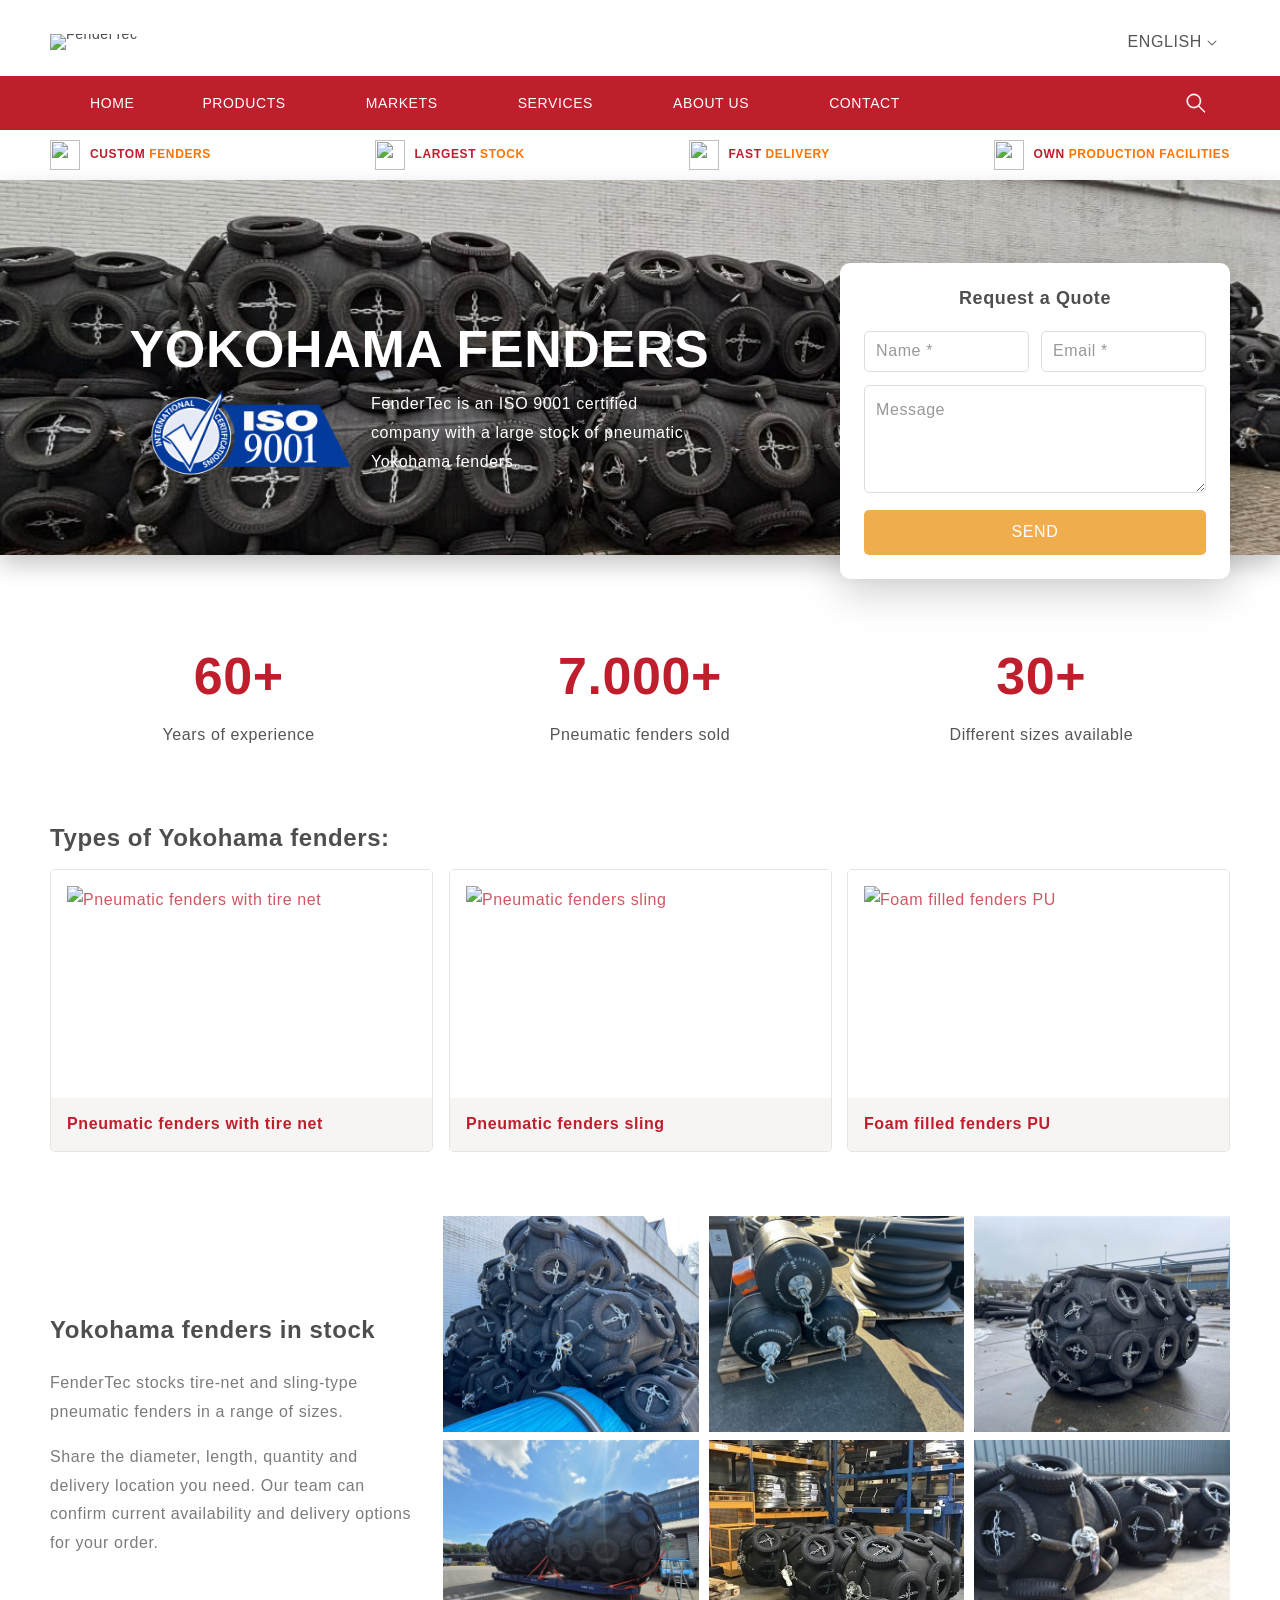
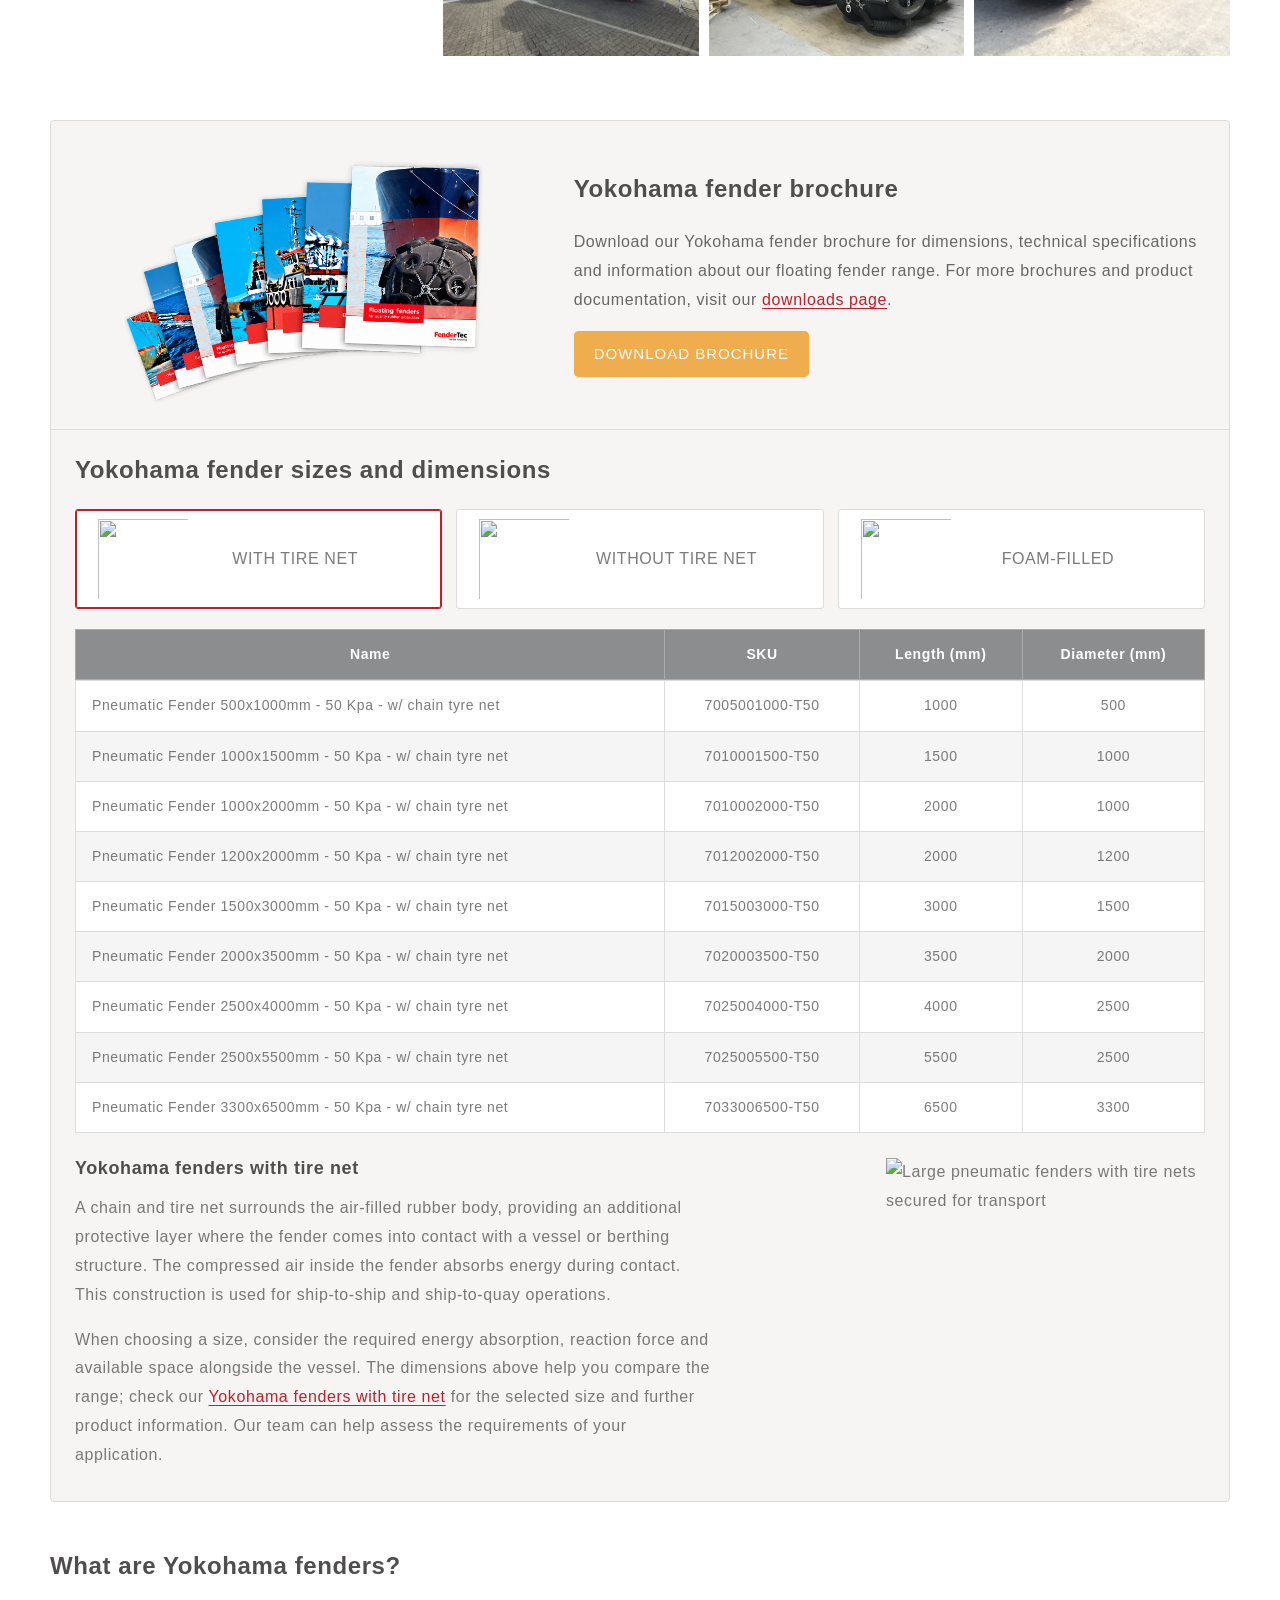
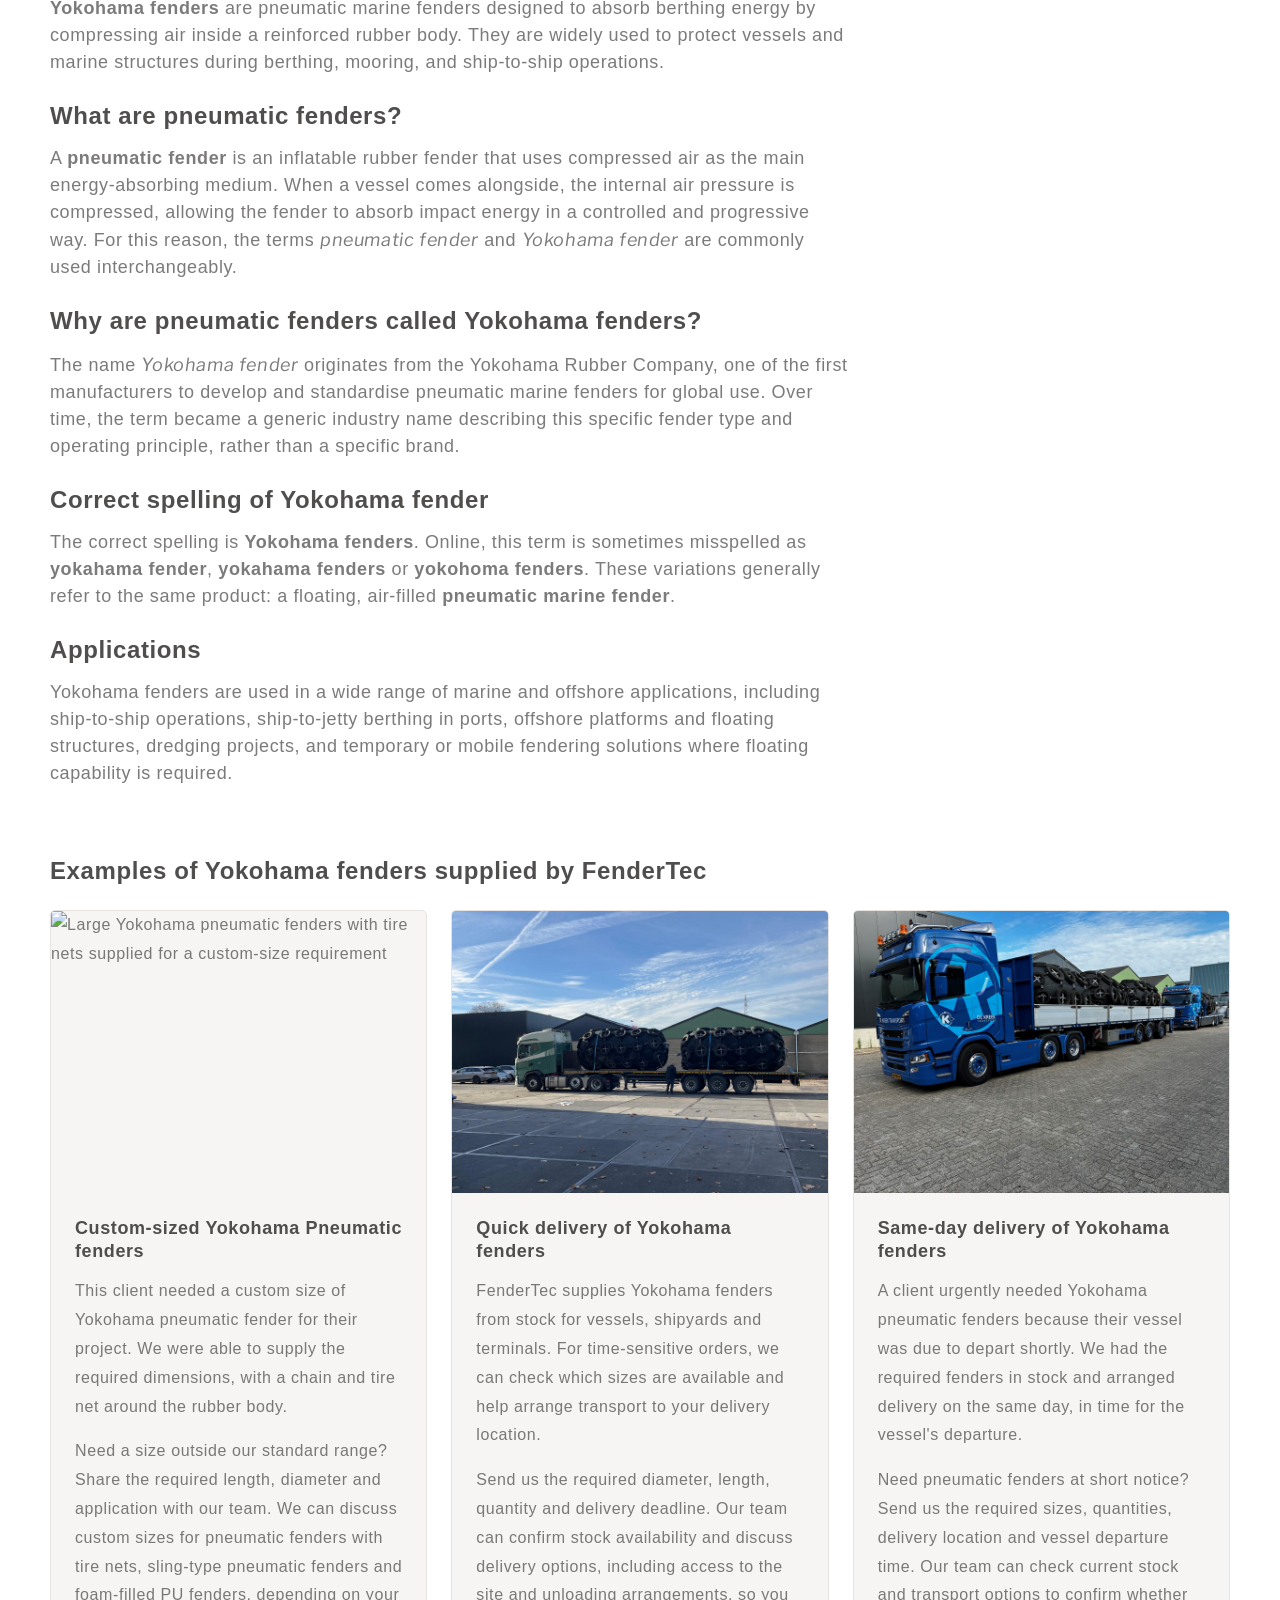
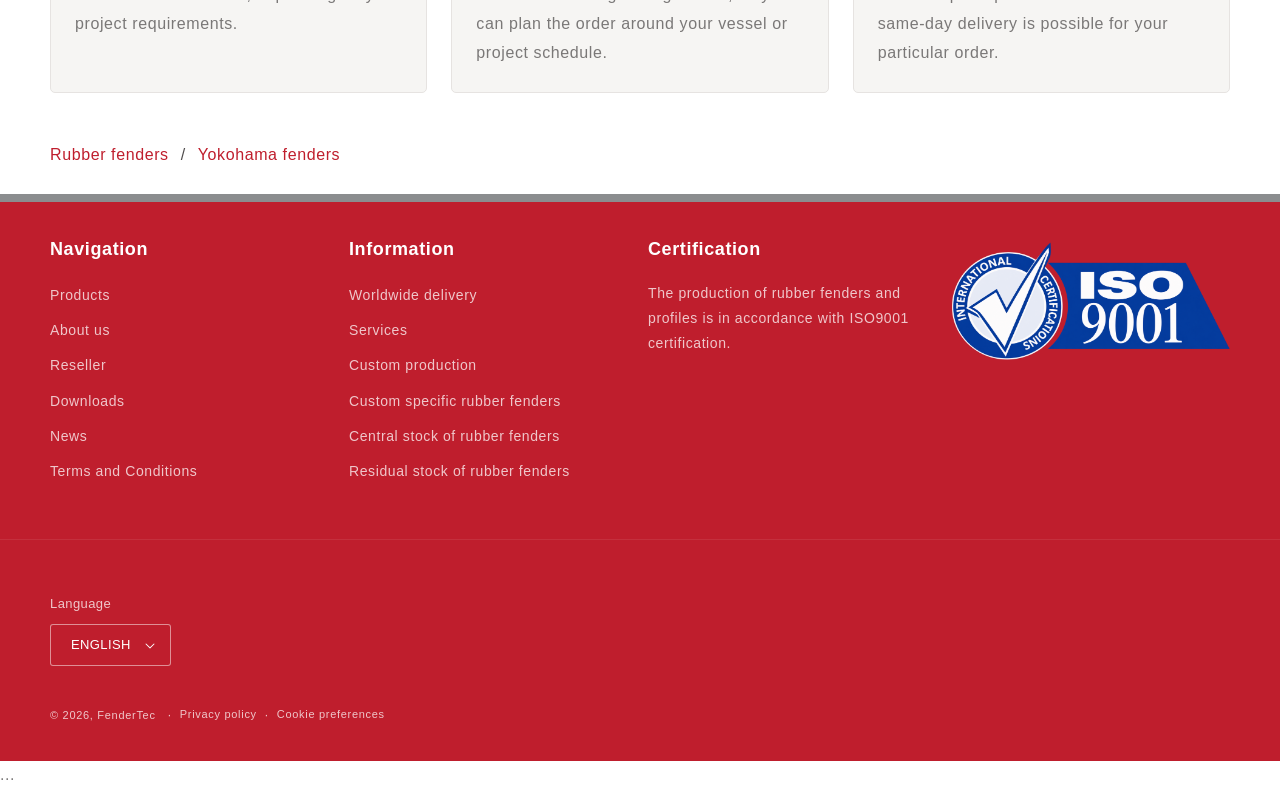
==== commit 8a7e3132: "Update all regional Yokohama previews with latest styling and content" ====
--- a/yokohama-preview/com.html
+++ b/yokohama-preview/com.html
@@ -6521,316 +6521,7 @@
   font-family: 'object-fit: contain';
 }
 </style>
-<!-- BEGIN app block: shopify://apps/globo-mega-menu/blocks/app-embed/7a00835e-fe40-45a5-a615-2eb4ab697b58 -->
-<link href="https://cdn.shopify.com/extensions/01a16827-d5fa-7f09-abed-82932e956fc9/mega-menu-builder-417/assets/globo.menu.submenu-styles.min.css" media="all" rel="stylesheet"/>
-<link href="https://cdn.shopify.com/extensions/01a16827-d5fa-7f09-abed-82932e956fc9/mega-menu-builder-417/assets/globo.menu.main-navigation-styles.min.css" media="all" rel="stylesheet" type="text/css"/>
-
-<link href="https://cdn.shopify.com/extensions/01a16827-d5fa-7f09-abed-82932e956fc9/mega-menu-builder-417/assets/remixicon.min.css" media="all" rel="stylesheet" type="text/css"/>
-<style>
-.gm-menu-installed .gm-menu.gm-menu-68656 {
-  background-color: rgba(191, 30, 45, 1) !important;
-  color: rgba(191, 30, 45, 1);
-  font-family: "Libre Franklin", sans-serif;
-  font-size: 13px;
-}
-.gm-menu-installed .gm-menu.gm-menu-68656.gm-bordered:not(.gm-menu-mobile):not(.gm-vertical) > .gm-level-0 + .gm-level-0 {
-  border-left: 1px solid rgba(255, 255, 255, 0.6260364589406483) !important;
-}
-.gm-menu-installed .gm-menu.gm-bordered.gm-vertical > .gm-level-0 + .gm-level-0:not(.searchItem),
-.gm-menu-installed .gm-menu.gm-menu-68656.gm-mobile-bordered.gm-menu-mobile > .gm-level-0 + .gm-level-0:not(.searchItem){
-  border-top: 1px solid rgba(255, 255, 255, 0.6260364589406483) !important;
-}
-.gm-menu-installed .gm-menu.gm-menu-68656 .gm-item.gm-level-0 > .gm-target > .gm-text{
-  font-family: "Libre Franklin", sans-serif !important;
-}
-.gm-menu-installed .gm-menu.gm-menu-68656 .gm-item.gm-level-0 > .gm-target{
-  padding: 15px 45px !important;
-  font-family: "Libre Franklin", sans-serif !important;
-}
-
-.gm-menu-mobile .gm-retractor:after {
-  margin-right: 45px !important;
-}
-
-.gm-back-retractor:after {
-  margin-left: 45px !important;
-}
-
-.gm-menu-installed .gm-menu.gm-menu-68656 .gm-item.gm-level-0 > .gm-target,
-.gm-menu-installed .gm-menu.gm-menu-68656 .gm-item.gm-level-0 > .gm-target > .gm-icon,
-.gm-menu-installed .gm-menu.gm-menu-68656 .gm-item.gm-level-0 > .gm-target > .gm-text,
-.gm-menu-installed .gm-menu.gm-menu-68656 .gm-item.gm-level-0 > .gm-target > .gm-retractor {
-  color: #ffffff !important;
-  font-size: 14px !important;
-  font-weight: 600 !important;
-  font-style: normal !important;
-  line-height: 0px !important;
-}
-
-.gm-menu.gm-menu-68656 .gm-submenu.gm-search-form input{
-  line-height: 20px !important;
-}
-
-.gm-menu-installed .gm-menu.gm-menu-68656 .gm-item.gm-level-0.gm-active > .gm-target,
-.gm-menu-installed .gm-menu.gm-menu-68656 .gm-item.gm-level-0:hover > .gm-target{
-  background-color: rgba(74, 74, 74, 1) !important;
-}
-
-.gm-menu-installed .gm-menu.gm-menu-68656 .gm-item.gm-level-0.gm-active > .gm-target,
-.gm-menu-installed .gm-menu.gm-menu-68656 .gm-item.gm-level-0.gm-active > .gm-target > .gm-icon,
-.gm-menu-installed .gm-menu.gm-menu-68656 .gm-item.gm-level-0.gm-active > .gm-target > .gm-text,
-.gm-menu-installed .gm-menu.gm-menu-68656 .gm-item.gm-level-0.gm-active > .gm-target > .gm-retractor,
-.gm-menu-installed .gm-menu.gm-menu-68656 .gm-item.gm-level-0:hover > .gm-target,
-.gm-menu-installed .gm-menu.gm-menu-68656 .gm-item.gm-level-0:hover > .gm-target > .gm-icon,
-.gm-menu-installed .gm-menu.gm-menu-68656 .gm-item.gm-level-0:hover > .gm-target > .gm-text,
-.gm-menu-installed .gm-menu.gm-menu-68656 .gm-item.gm-level-0:hover > .gm-target > .gm-retractor{
-  color: rgba(255, 255, 255, 1) !important;
-}
-
-.gm-menu-installed .gm-menu.gm-menu-68656 .gm-submenu.gm-submenu-bordered:not(.gm-aliexpress) {
-  border: 1px solid rgba(191, 30, 45, 1) !important;
-}
-
-.gm-menu-installed .gm-menu.gm-menu-68656.gm-menu-mobile .gm-tabs > .gm-tab-links > .gm-item {
-  border-top: 1px solid rgba(191, 30, 45, 1) !important;
-}
-
-.gm-menu-installed .gm-menu.gm-menu-68656 .gm-tab-links > .gm-item.gm-active > .gm-target{
-  background-color: #d9d9d9 !important;
-}
-
-.gm-menu-installed .gm-menu.gm-menu-68656 .gm-submenu.gm-mega,
-.gm-menu-installed .gm-menu.gm-menu-68656 .gm-submenu.gm-search-form,
-.gm-menu-installed .gm-menu.gm-menu-68656 .gm-submenu-aliexpress .gm-tab-links,
-.gm-menu-installed .gm-menu.gm-menu-68656 .gm-submenu-aliexpress .gm-tab-content,
-.gm-menu-installed .gm-menu.gm-menu-mobile.gm-submenu-open-style-slide.gm-menu-68656 .gm-submenu.gm-aliexpress,
-.gm-menu-installed .gm-menu.gm-menu-mobile.gm-submenu-open-style-slide.gm-menu-68656 .gm-tab-panel,
-.gm-menu-installed .gm-menu.gm-menu-mobile.gm-submenu-open-style-slide.gm-menu-68656 .gm-links .gm-links-group {
-  background-color: rgba(245, 245, 245, 1) !important;
-}
-.gm-menu-installed .gm-menu.gm-menu-68656 .gm-submenu-bordered .gm-tabs-left > .gm-tab-links {
-  border-right: 1px solid rgba(191, 30, 45, 1) !important;
-}
-.gm-menu-installed .gm-menu.gm-menu-68656 .gm-submenu-bordered .gm-tabs-top > .gm-tab-links {
-  border-bottom: 1px solid rgba(191, 30, 45, 1) !important;
-}
-.gm-menu-installed .gm-menu.gm-menu-68656 .gm-submenu-bordered .gm-tabs-right > .gm-tab-links {
-  border-left: 1px solid rgba(191, 30, 45, 1) !important;
-}
-.gm-menu-installed .gm-menu.gm-menu-68656 .gm-tab-links > .gm-item > .gm-target,
-.gm-menu-installed .gm-menu.gm-menu-68656 .gm-tab-links > .gm-item > .gm-target > .gm-text{
-  font-family: "Libre Franklin", sans-serif;
-  font-size: 14px;
-  font-weight: 600;
-  font-style: normal;
-}
-.gm-menu-installed .gm-menu.gm-menu-68656 .gm-tab-links > .gm-item > .gm-target > .gm-icon{
-  font-size: 14px;
-}
-.gm-menu-installed .gm-menu.gm-menu-68656 .gm-tab-links > .gm-item > .gm-target,
-.gm-menu-installed .gm-menu.gm-menu-68656 .gm-tab-links > .gm-item > .gm-target > .gm-text,
-.gm-menu-installed .gm-menu.gm-menu-68656 .gm-tab-links > .gm-item > .gm-target > .gm-retractor,
-.gm-menu-installed .gm-menu.gm-menu-68656 .gm-tab-links > .gm-item > .gm-target > .gm-icon,
-.gm-menu-installed .gm-menu.gm-menu-mobile.gm-submenu-open-style-slide.gm-menu-68656 .gm-tabs .gm-tab-panel .gm-header > button > .gm-target,
-.gm-menu-installed .gm-menu.gm-menu-mobile.gm-submenu-open-style-slide.gm-menu-68656 .gm-tabs .gm-tab-panel .gm-header > button > .gm-target > .gm-text,
-.gm-menu-installed .gm-menu.gm-menu-mobile.gm-submenu-open-style-slide.gm-menu-68656 .gm-tabs .gm-tab-panel > .gm-header > button > .gm-back-retractor {
-  color: #202020 !important;
-}
-.gm-menu-installed .gm-menu.gm-menu-68656 .gm-tab-links > .gm-item.gm-active > .gm-target,
-.gm-menu-installed .gm-menu.gm-menu-68656 .gm-tab-links > .gm-item.gm-active > .gm-target > .gm-text,
-.gm-menu-installed .gm-menu.gm-menu-68656 .gm-tab-links > .gm-item.gm-active > .gm-target > .gm-retractor,
-.gm-menu-installed .gm-menu.gm-menu-68656 .gm-tab-links > .gm-item.gm-active > .gm-target > .gm-icon,
-.gm-menu-installed .gm-menu.gm-menu-mobile.gm-submenu-open-style-slide.gm-menu-68656 .gm-tab-links > .gm-item > .gm-target:hover > .gm-text,
-.gm-menu-installed .gm-menu.gm-menu-mobile.gm-submenu-open-style-slide.gm-menu-68656 .gm-tab-links > .gm-item > .gm-target:hover > .gm-retractor {
-  color: #000000 !important;
-}
-
-.gm-menu-installed .gm-menu.gm-menu-68656 .gm-dropdown {
-  background-color: rgba(245, 245, 245, 1) !important;
-}
-.gm-menu-installed .gm-menu.gm-menu-68656 .gm-dropdown > li > a,
-.gm-menu-installed .gm-menu.gm-menu-mobile.gm-submenu-open-style-slide.gm-menu-68656 .gm-header > button > .gm-target {
-  line-height: 20px !important;
-}
-.gm-menu-installed .gm-menu.gm-menu-68656 .gm-tab-links > li > a {
-  line-height: 20px !important;
-}
-.gm-menu-installed .gm-menu.gm-menu-68656 .gm-links > li:not(.gm-heading) > a,
-.gm-menu-installed .gm-menu.gm-menu-68656 .gm-links > .gm-links-group > li:not(.gm-heading) > a {
-  line-height: 20px !important;
-}
-.gm-html-inner,
-.gm-menu-installed .gm-menu.gm-menu-68656 .gm-submenu .gm-item .gm-target{
-  color: rgba(191, 30, 45, 1) !important;
-  font-family: "Libre Franklin", sans-serif !important;
-  font-size: 13px !important;
-  font-weight: 600 !important;
-  font-style: normal !important;
-}
-.gm-menu-installed .gm-menu.gm-menu-mobile.gm-submenu-open-style-slide.gm-menu-68656 .gm-submenu .gm-item .gm-back-retractor  {
-  color: rgba(191, 30, 45, 1) !important;
-}
-.gm-menu-installed .gm-menu.gm-menu-68656 .gm-submenu .gm-item .gm-target .gm-icon {
-  font-size: 13px !important;
-}
-.gm-menu-installed .gm-menu.gm-menu-68656 .gm-submenu .gm-item .gm-heading,
-.gm-menu-installed .gm-menu.gm-menu-68656 .gm-submenu .gm-item .gm-heading .gm-target{
-  color: rgba(191, 30, 45, 1) !important;
-  font-family: "Libre Franklin", sans-serif !important;
-  font-size: 14px !important;
-  font-weight: 700 !important;
-  font-style: normal !important;
-}
-.gm-menu-installed .gm-menu.gm-menu-mobile.gm-submenu-open-style-slide.gm-menu-68656 .gm-submenu .gm-item .gm-heading .gm-back-retractor {
-  color: rgba(191, 30, 45, 1) !important;
-}
-.gm-menu-installed .gm-menu.gm-menu-68656 .gm-submenu .gm-target:hover,
-.gm-menu-installed .gm-menu.gm-menu-68656 .gm-submenu .gm-target:hover .gm-text,
-.gm-menu-installed .gm-menu.gm-menu-68656 .gm-submenu .gm-target:hover .gm-icon,
-.gm-menu-installed .gm-menu.gm-menu-68656 .gm-submenu .gm-target:hover .gm-retractor{
-  color: rgba(191, 30, 45, 1) !important;
-}
-
-.gm-menu-installed .gm-menu.gm-menu-mobile.gm-submenu-open-style-slide.gm-menu-68656 .gm-submenu .gm-target:hover .gm-text,
-.gm-menu-installed .gm-menu.gm-menu-mobile.gm-submenu-open-style-slide.gm-menu-68656 .gm-submenu .gm-target:hover .gm-icon {
-  color: rgba(191, 30, 45, 1) !important;
-}
-
-.gm-menu-installed .gm-menu.gm-menu-68656 .gm-submenu .gm-target:hover .gm-price {
-  color: rgba(191, 30, 45, 1) !important;
-}
-.gm-menu-installed .gm-menu.gm-menu-68656 .gm-submenu .gm-target:hover .gm-old-price {
-  color: #969696 !important;
-}
-.gm-menu-installed .gm-menu.gm-menu-68656 > .gm-item.gm-level-0 >.gm-target:hover > .gm-text > .gm-description,
-.gm-menu-installed .gm-menu.gm-menu-68656 .gm-submenu .gm-target:hover > .gm-text > .gm-description {
-  color: #4d5bcd !important;
-}
-
-.gm-menu-installed .gm-menu.gm-menu-68656 > .gm-item.gm-level-0 .gm-description,
-.gm-menu-installed .gm-menu.gm-menu-68656 .gm-submenu .gm-item .gm-description {
-  color: #969696 !important;
-    font-family: "Libre Franklin", sans-serif !important;
-  font-size: 12px !important;
-  font-weight: 400 !important;
-  font-style: normal !important;
-  }
-.gm-menu.gm-menu-68656 .gm-label.gm-sale-label{
-  color: rgba(255, 255, 255, 1) !important;
-  background: #ec523e !important;
-}
-.gm-menu.gm-menu-68656 .gm-label.gm-sold_out-label{
-  color: #757575 !important;
-  background: #d5d5d5 !important;
-}
-
-.theme_store_id_777 .drawer a, 
-.drawer h3, 
-.drawer .h3,
-.theme_store_id_601.gm-menu-installed .gm-menu.gm-menu-68656 .gm-level-0 > a.icon-account,
-.theme_store_id_601.gm-menu-installed .gm-menu.gm-menu-68656 .gm-level-0 > a.icon-search,
-.theme_store_id_601 #nav.gm-menu.gm-menu-68656 .gm-level-0 > a,
-.gm-menu-installed .gm-menu.gm-menu-68656 > .gm-level-0.gm-theme-li > a
-.theme_store_id_601 #nav.gm-menu.gm-menu-68656 .gm-level-0 > select.currencies {
-  color: #ffffff !important;
-}
-
-.theme_store_id_601 #nav.gm-menu.gm-menu-68656 .gm-level-0 > select.currencies > option {
-  background-color: rgba(191, 30, 45, 1) !important;
-}
-
-.gm-menu-installed .gm-menu.gm-menu-68656 > .gm-level-0.gm-theme-li > a {
-  font-family: "Libre Franklin", sans-serif !important;
-  font-size: 14px !important;
-}
-
-.gm-menu.gm-menu-68656 .gm-product-atc input.gm-btn-atc{
-  color: rgba(255, 255, 255, 1) !important;
-  background-color: #1F1F1F !important;
-  font-family: "Libre Franklin", sans-serif !important;
-}
-
-.gm-menu.gm-menu-68656 .gm-product-atc input.gm-btn-atc:hover{
-  color: #FFFFFF !important;
-  background-color: #000000 !important;
-}
-
-.gm-menu.gm-menu-68656.gm-transition-fade .gm-item>.gm-submenu {
-  -webkit-transition-duration: 300ms;
-  transition-duration: 300ms;
-  transition-delay: 150ms !important;
-  -webkit-transition-delay: 150ms !important;
-}
-
-.gm-menu.gm-menu-68656.gm-transition-shiftup .gm-item>.gm-submenu {
-  -webkit-transition-duration: 300ms;
-  transition-duration: 300ms;
-  transition-delay: 150ms !important;
-  -webkit-transition-delay: 150ms !important;
-}
-
-.gm-menu-installed .gm-menu.gm-menu-68656 > .gm-level-0.has-custom-color > .gm-target,
-.gm-menu-installed .gm-menu.gm-menu-68656 > .gm-level-0.has-custom-color > .gm-target .gm-icon, 
-.gm-menu-installed .gm-menu.gm-menu-68656 > .gm-level-0.has-custom-color > .gm-target .gm-retractor, 
-.gm-menu-installed .gm-menu.gm-menu-68656 > .gm-level-0.has-custom-color > .gm-target .gm-text{
-  color: var(--gm-item-custom-color, #ffffff) !important;
-}
-.gm-menu-installed .gm-menu.gm-menu-68656 > .gm-level-0.has-custom-color > .gm-target{
-  background: var(--gm-item-custom-background-color, rgba(191, 30, 45, 1)) !important;
-}
-
-.gm-menu-installed .gm-menu.gm-menu-68656 > .gm-level-0.has-custom-color.gm-active > .gm-target,
-.gm-menu-installed .gm-menu.gm-menu-68656 > .gm-level-0.has-custom-color.gm-active > .gm-target .gm-icon, 
-.gm-menu-installed .gm-menu.gm-menu-68656 > .gm-level-0.has-custom-color.gm-active > .gm-target .gm-retractor, 
-.gm-menu-installed .gm-menu.gm-menu-68656 > .gm-level-0.has-custom-color.gm-active > .gm-target .gm-text,
-.gm-menu-installed .gm-menu.gm-menu-68656 > .gm-level-0.has-custom-color:hover > .gm-target, 
-.gm-menu-installed .gm-menu.gm-menu-68656 > .gm-level-0.has-custom-color:hover > .gm-target .gm-icon, 
-.gm-menu-installed .gm-menu.gm-menu-68656 > .gm-level-0.has-custom-color:hover > .gm-target .gm-retractor, 
-.gm-menu-installed .gm-menu.gm-menu-68656 > .gm-level-0.has-custom-color:hover > .gm-target .gm-text{
-  color: var(--gm-item-custom-hover-color, rgba(255, 255, 255, 1)) !important;
-}
-.gm-menu-installed .gm-menu.gm-menu-68656 > .gm-level-0.has-custom-color.gm-active > .gm-target,
-.gm-menu-installed .gm-menu.gm-menu-68656 > .gm-level-0.has-custom-color:hover > .gm-target{
-  background: var(--gm-item-custom-hover-background-color, rgba(74, 74, 74, 1)) !important;
-}
-
-.gm-menu-installed .gm-menu.gm-menu-68656 > .gm-level-0.has-custom-color > .gm-target,
-.gm-menu-installed .gm-menu.gm-menu-68656 > .gm-level-0.has-custom-color > .gm-target .gm-icon, 
-.gm-menu-installed .gm-menu.gm-menu-68656 > .gm-level-0.has-custom-color > .gm-target .gm-retractor, 
-.gm-menu-installed .gm-menu.gm-menu-68656 > .gm-level-0.has-custom-color > .gm-target .gm-text{
- color: var(--gm-item-custom-color) !important;
-}
-.gm-menu-installed .gm-menu.gm-menu-68656 > .gm-level-0.has-custom-color > .gm-target{
- background: var(--gm-item-custom-background-color) !important;
-}
-.gm-menu-installed .gm-menu.gm-menu-68656 > .gm-level-0.has-custom-color.gm-active > .gm-target,
-.gm-menu-installed .gm-menu.gm-menu-68656 > .gm-level-0.has-custom-color.gm-active > .gm-target .gm-icon, 
-.gm-menu-installed .gm-menu.gm-menu-68656 > .gm-level-0.has-custom-color.gm-active > .gm-target .gm-retractor, 
-.gm-menu-installed .gm-menu.gm-menu-68656 > .gm-level-0.has-custom-color.gm-active > .gm-target .gm-text,
-.gm-menu-installed .gm-menu.gm-menu-68656 > .gm-level-0.has-custom-color:hover > .gm-target, 
-.gm-menu-installed .gm-menu.gm-menu-68656 > .gm-level-0.has-custom-color:hover > .gm-target .gm-icon, 
-.gm-menu-installed .gm-menu.gm-menu-68656 > .gm-level-0.has-custom-color:hover > .gm-target .gm-retractor, 
-.gm-menu-installed .gm-menu.gm-menu-68656 > .gm-level-0.has-custom-color:hover > .gm-target .gm-text{
- color: var(--gm-item-custom-hover-color) !important;
-}
-.gm-menu-installed .gm-menu.gm-menu-68656 > .gm-level-0.has-custom-color.gm-active > .gm-target,
-.gm-menu-installed .gm-menu.gm-menu-68656 > .gm-level-0.has-custom-color:hover > .gm-target{
- background: var(--gm-item-custom-hover-background-color) !important;
-}
-.gm-menu-installed .gm-menu.gm-menu-68656 .gm-image a {
- width: var(--gm-item-image-width);
- max-width: 100%;
-}
-.gm-menu-installed .gm-menu.gm-menu-68656 .gm-icon.gm-icon-img {
- width: var(--gm-item-icon-width);
- max-width: var(--gm-item-icon-width, 60px);
-}
-.gm-menu-installed .gm-menu.gm-menu-68656 .gm-item > .gm-submenu {
- transition-delay: 0 !important;
- -webkit-transition-delay: 0 !important;
-}
-</style><link href="https://fonts.googleapis.com/css2?family=Libre+Franklin:ital,wght@0,400;0,600;0,700&amp;display=swap" media="all" rel="stylesheet"/>
-<!-- END app block --><!-- BEGIN app block: shopify://apps/sa-request-a-quote/blocks/app-embed-block/56d84fcb-37c7-4592-bb51-641b7ec5eef0 -->
+<!-- BEGIN app block: shopify://apps/sa-request-a-quote/blocks/app-embed-block/56d84fcb-37c7-4592-bb51-641b7ec5eef0 -->
 
 
 <style>
@@ -6846,6 +6537,315 @@
     
     
 </style>
+<!-- END app block --><!-- BEGIN app block: shopify://apps/globo-mega-menu/blocks/app-embed/7a00835e-fe40-45a5-a615-2eb4ab697b58 -->
+<link href="https://cdn.shopify.com/extensions/01a16827-d5fa-7f09-abed-82932e956fc9/mega-menu-builder-417/assets/globo.menu.submenu-styles.min.css" media="all" rel="stylesheet"/>
+<link href="https://cdn.shopify.com/extensions/01a16827-d5fa-7f09-abed-82932e956fc9/mega-menu-builder-417/assets/globo.menu.main-navigation-styles.min.css" media="all" rel="stylesheet" type="text/css"/>
+
+<link href="https://cdn.shopify.com/extensions/01a16827-d5fa-7f09-abed-82932e956fc9/mega-menu-builder-417/assets/remixicon.min.css" media="all" rel="stylesheet" type="text/css"/>
+<style>
+.gm-menu-installed .gm-menu.gm-menu-68656 {
+  background-color: rgba(191, 30, 45, 1) !important;
+  color: rgba(191, 30, 45, 1);
+  font-family: "Libre Franklin", sans-serif;
+  font-size: 13px;
+}
+.gm-menu-installed .gm-menu.gm-menu-68656.gm-bordered:not(.gm-menu-mobile):not(.gm-vertical) > .gm-level-0 + .gm-level-0 {
+  border-left: 1px solid rgba(255, 255, 255, 0.6260364589406483) !important;
+}
+.gm-menu-installed .gm-menu.gm-bordered.gm-vertical > .gm-level-0 + .gm-level-0:not(.searchItem),
+.gm-menu-installed .gm-menu.gm-menu-68656.gm-mobile-bordered.gm-menu-mobile > .gm-level-0 + .gm-level-0:not(.searchItem){
+  border-top: 1px solid rgba(255, 255, 255, 0.6260364589406483) !important;
+}
+.gm-menu-installed .gm-menu.gm-menu-68656 .gm-item.gm-level-0 > .gm-target > .gm-text{
+  font-family: "Libre Franklin", sans-serif !important;
+}
+.gm-menu-installed .gm-menu.gm-menu-68656 .gm-item.gm-level-0 > .gm-target{
+  padding: 15px 45px !important;
+  font-family: "Libre Franklin", sans-serif !important;
+}
+
+.gm-menu-mobile .gm-retractor:after {
+  margin-right: 45px !important;
+}
+
+.gm-back-retractor:after {
+  margin-left: 45px !important;
+}
+
+.gm-menu-installed .gm-menu.gm-menu-68656 .gm-item.gm-level-0 > .gm-target,
+.gm-menu-installed .gm-menu.gm-menu-68656 .gm-item.gm-level-0 > .gm-target > .gm-icon,
+.gm-menu-installed .gm-menu.gm-menu-68656 .gm-item.gm-level-0 > .gm-target > .gm-text,
+.gm-menu-installed .gm-menu.gm-menu-68656 .gm-item.gm-level-0 > .gm-target > .gm-retractor {
+  color: #ffffff !important;
+  font-size: 14px !important;
+  font-weight: 600 !important;
+  font-style: normal !important;
+  line-height: 0px !important;
+}
+
+.gm-menu.gm-menu-68656 .gm-submenu.gm-search-form input{
+  line-height: 20px !important;
+}
+
+.gm-menu-installed .gm-menu.gm-menu-68656 .gm-item.gm-level-0.gm-active > .gm-target,
+.gm-menu-installed .gm-menu.gm-menu-68656 .gm-item.gm-level-0:hover > .gm-target{
+  background-color: rgba(74, 74, 74, 1) !important;
+}
+
+.gm-menu-installed .gm-menu.gm-menu-68656 .gm-item.gm-level-0.gm-active > .gm-target,
+.gm-menu-installed .gm-menu.gm-menu-68656 .gm-item.gm-level-0.gm-active > .gm-target > .gm-icon,
+.gm-menu-installed .gm-menu.gm-menu-68656 .gm-item.gm-level-0.gm-active > .gm-target > .gm-text,
+.gm-menu-installed .gm-menu.gm-menu-68656 .gm-item.gm-level-0.gm-active > .gm-target > .gm-retractor,
+.gm-menu-installed .gm-menu.gm-menu-68656 .gm-item.gm-level-0:hover > .gm-target,
+.gm-menu-installed .gm-menu.gm-menu-68656 .gm-item.gm-level-0:hover > .gm-target > .gm-icon,
+.gm-menu-installed .gm-menu.gm-menu-68656 .gm-item.gm-level-0:hover > .gm-target > .gm-text,
+.gm-menu-installed .gm-menu.gm-menu-68656 .gm-item.gm-level-0:hover > .gm-target > .gm-retractor{
+  color: rgba(255, 255, 255, 1) !important;
+}
+
+.gm-menu-installed .gm-menu.gm-menu-68656 .gm-submenu.gm-submenu-bordered:not(.gm-aliexpress) {
+  border: 1px solid rgba(191, 30, 45, 1) !important;
+}
+
+.gm-menu-installed .gm-menu.gm-menu-68656.gm-menu-mobile .gm-tabs > .gm-tab-links > .gm-item {
+  border-top: 1px solid rgba(191, 30, 45, 1) !important;
+}
+
+.gm-menu-installed .gm-menu.gm-menu-68656 .gm-tab-links > .gm-item.gm-active > .gm-target{
+  background-color: #d9d9d9 !important;
+}
+
+.gm-menu-installed .gm-menu.gm-menu-68656 .gm-submenu.gm-mega,
+.gm-menu-installed .gm-menu.gm-menu-68656 .gm-submenu.gm-search-form,
+.gm-menu-installed .gm-menu.gm-menu-68656 .gm-submenu-aliexpress .gm-tab-links,
+.gm-menu-installed .gm-menu.gm-menu-68656 .gm-submenu-aliexpress .gm-tab-content,
+.gm-menu-installed .gm-menu.gm-menu-mobile.gm-submenu-open-style-slide.gm-menu-68656 .gm-submenu.gm-aliexpress,
+.gm-menu-installed .gm-menu.gm-menu-mobile.gm-submenu-open-style-slide.gm-menu-68656 .gm-tab-panel,
+.gm-menu-installed .gm-menu.gm-menu-mobile.gm-submenu-open-style-slide.gm-menu-68656 .gm-links .gm-links-group {
+  background-color: rgba(245, 245, 245, 1) !important;
+}
+.gm-menu-installed .gm-menu.gm-menu-68656 .gm-submenu-bordered .gm-tabs-left > .gm-tab-links {
+  border-right: 1px solid rgba(191, 30, 45, 1) !important;
+}
+.gm-menu-installed .gm-menu.gm-menu-68656 .gm-submenu-bordered .gm-tabs-top > .gm-tab-links {
+  border-bottom: 1px solid rgba(191, 30, 45, 1) !important;
+}
+.gm-menu-installed .gm-menu.gm-menu-68656 .gm-submenu-bordered .gm-tabs-right > .gm-tab-links {
+  border-left: 1px solid rgba(191, 30, 45, 1) !important;
+}
+.gm-menu-installed .gm-menu.gm-menu-68656 .gm-tab-links > .gm-item > .gm-target,
+.gm-menu-installed .gm-menu.gm-menu-68656 .gm-tab-links > .gm-item > .gm-target > .gm-text{
+  font-family: "Libre Franklin", sans-serif;
+  font-size: 14px;
+  font-weight: 600;
+  font-style: normal;
+}
+.gm-menu-installed .gm-menu.gm-menu-68656 .gm-tab-links > .gm-item > .gm-target > .gm-icon{
+  font-size: 14px;
+}
+.gm-menu-installed .gm-menu.gm-menu-68656 .gm-tab-links > .gm-item > .gm-target,
+.gm-menu-installed .gm-menu.gm-menu-68656 .gm-tab-links > .gm-item > .gm-target > .gm-text,
+.gm-menu-installed .gm-menu.gm-menu-68656 .gm-tab-links > .gm-item > .gm-target > .gm-retractor,
+.gm-menu-installed .gm-menu.gm-menu-68656 .gm-tab-links > .gm-item > .gm-target > .gm-icon,
+.gm-menu-installed .gm-menu.gm-menu-mobile.gm-submenu-open-style-slide.gm-menu-68656 .gm-tabs .gm-tab-panel .gm-header > button > .gm-target,
+.gm-menu-installed .gm-menu.gm-menu-mobile.gm-submenu-open-style-slide.gm-menu-68656 .gm-tabs .gm-tab-panel .gm-header > button > .gm-target > .gm-text,
+.gm-menu-installed .gm-menu.gm-menu-mobile.gm-submenu-open-style-slide.gm-menu-68656 .gm-tabs .gm-tab-panel > .gm-header > button > .gm-back-retractor {
+  color: #202020 !important;
+}
+.gm-menu-installed .gm-menu.gm-menu-68656 .gm-tab-links > .gm-item.gm-active > .gm-target,
+.gm-menu-installed .gm-menu.gm-menu-68656 .gm-tab-links > .gm-item.gm-active > .gm-target > .gm-text,
+.gm-menu-installed .gm-menu.gm-menu-68656 .gm-tab-links > .gm-item.gm-active > .gm-target > .gm-retractor,
+.gm-menu-installed .gm-menu.gm-menu-68656 .gm-tab-links > .gm-item.gm-active > .gm-target > .gm-icon,
+.gm-menu-installed .gm-menu.gm-menu-mobile.gm-submenu-open-style-slide.gm-menu-68656 .gm-tab-links > .gm-item > .gm-target:hover > .gm-text,
+.gm-menu-installed .gm-menu.gm-menu-mobile.gm-submenu-open-style-slide.gm-menu-68656 .gm-tab-links > .gm-item > .gm-target:hover > .gm-retractor {
+  color: #000000 !important;
+}
+
+.gm-menu-installed .gm-menu.gm-menu-68656 .gm-dropdown {
+  background-color: rgba(245, 245, 245, 1) !important;
+}
+.gm-menu-installed .gm-menu.gm-menu-68656 .gm-dropdown > li > a,
+.gm-menu-installed .gm-menu.gm-menu-mobile.gm-submenu-open-style-slide.gm-menu-68656 .gm-header > button > .gm-target {
+  line-height: 20px !important;
+}
+.gm-menu-installed .gm-menu.gm-menu-68656 .gm-tab-links > li > a {
+  line-height: 20px !important;
+}
+.gm-menu-installed .gm-menu.gm-menu-68656 .gm-links > li:not(.gm-heading) > a,
+.gm-menu-installed .gm-menu.gm-menu-68656 .gm-links > .gm-links-group > li:not(.gm-heading) > a {
+  line-height: 20px !important;
+}
+.gm-html-inner,
+.gm-menu-installed .gm-menu.gm-menu-68656 .gm-submenu .gm-item .gm-target{
+  color: rgba(191, 30, 45, 1) !important;
+  font-family: "Libre Franklin", sans-serif !important;
+  font-size: 13px !important;
+  font-weight: 600 !important;
+  font-style: normal !important;
+}
+.gm-menu-installed .gm-menu.gm-menu-mobile.gm-submenu-open-style-slide.gm-menu-68656 .gm-submenu .gm-item .gm-back-retractor  {
+  color: rgba(191, 30, 45, 1) !important;
+}
+.gm-menu-installed .gm-menu.gm-menu-68656 .gm-submenu .gm-item .gm-target .gm-icon {
+  font-size: 13px !important;
+}
+.gm-menu-installed .gm-menu.gm-menu-68656 .gm-submenu .gm-item .gm-heading,
+.gm-menu-installed .gm-menu.gm-menu-68656 .gm-submenu .gm-item .gm-heading .gm-target{
+  color: rgba(191, 30, 45, 1) !important;
+  font-family: "Libre Franklin", sans-serif !important;
+  font-size: 14px !important;
+  font-weight: 700 !important;
+  font-style: normal !important;
+}
+.gm-menu-installed .gm-menu.gm-menu-mobile.gm-submenu-open-style-slide.gm-menu-68656 .gm-submenu .gm-item .gm-heading .gm-back-retractor {
+  color: rgba(191, 30, 45, 1) !important;
+}
+.gm-menu-installed .gm-menu.gm-menu-68656 .gm-submenu .gm-target:hover,
+.gm-menu-installed .gm-menu.gm-menu-68656 .gm-submenu .gm-target:hover .gm-text,
+.gm-menu-installed .gm-menu.gm-menu-68656 .gm-submenu .gm-target:hover .gm-icon,
+.gm-menu-installed .gm-menu.gm-menu-68656 .gm-submenu .gm-target:hover .gm-retractor{
+  color: rgba(191, 30, 45, 1) !important;
+}
+
+.gm-menu-installed .gm-menu.gm-menu-mobile.gm-submenu-open-style-slide.gm-menu-68656 .gm-submenu .gm-target:hover .gm-text,
+.gm-menu-installed .gm-menu.gm-menu-mobile.gm-submenu-open-style-slide.gm-menu-68656 .gm-submenu .gm-target:hover .gm-icon {
+  color: rgba(191, 30, 45, 1) !important;
+}
+
+.gm-menu-installed .gm-menu.gm-menu-68656 .gm-submenu .gm-target:hover .gm-price {
+  color: rgba(191, 30, 45, 1) !important;
+}
+.gm-menu-installed .gm-menu.gm-menu-68656 .gm-submenu .gm-target:hover .gm-old-price {
+  color: #969696 !important;
+}
+.gm-menu-installed .gm-menu.gm-menu-68656 > .gm-item.gm-level-0 >.gm-target:hover > .gm-text > .gm-description,
+.gm-menu-installed .gm-menu.gm-menu-68656 .gm-submenu .gm-target:hover > .gm-text > .gm-description {
+  color: #4d5bcd !important;
+}
+
+.gm-menu-installed .gm-menu.gm-menu-68656 > .gm-item.gm-level-0 .gm-description,
+.gm-menu-installed .gm-menu.gm-menu-68656 .gm-submenu .gm-item .gm-description {
+  color: #969696 !important;
+    font-family: "Libre Franklin", sans-serif !important;
+  font-size: 12px !important;
+  font-weight: 400 !important;
+  font-style: normal !important;
+  }
+.gm-menu.gm-menu-68656 .gm-label.gm-sale-label{
+  color: rgba(255, 255, 255, 1) !important;
+  background: #ec523e !important;
+}
+.gm-menu.gm-menu-68656 .gm-label.gm-sold_out-label{
+  color: #757575 !important;
+  background: #d5d5d5 !important;
+}
+
+.theme_store_id_777 .drawer a, 
+.drawer h3, 
+.drawer .h3,
+.theme_store_id_601.gm-menu-installed .gm-menu.gm-menu-68656 .gm-level-0 > a.icon-account,
+.theme_store_id_601.gm-menu-installed .gm-menu.gm-menu-68656 .gm-level-0 > a.icon-search,
+.theme_store_id_601 #nav.gm-menu.gm-menu-68656 .gm-level-0 > a,
+.gm-menu-installed .gm-menu.gm-menu-68656 > .gm-level-0.gm-theme-li > a
+.theme_store_id_601 #nav.gm-menu.gm-menu-68656 .gm-level-0 > select.currencies {
+  color: #ffffff !important;
+}
+
+.theme_store_id_601 #nav.gm-menu.gm-menu-68656 .gm-level-0 > select.currencies > option {
+  background-color: rgba(191, 30, 45, 1) !important;
+}
+
+.gm-menu-installed .gm-menu.gm-menu-68656 > .gm-level-0.gm-theme-li > a {
+  font-family: "Libre Franklin", sans-serif !important;
+  font-size: 14px !important;
+}
+
+.gm-menu.gm-menu-68656 .gm-product-atc input.gm-btn-atc{
+  color: rgba(255, 255, 255, 1) !important;
+  background-color: #1F1F1F !important;
+  font-family: "Libre Franklin", sans-serif !important;
+}
+
+.gm-menu.gm-menu-68656 .gm-product-atc input.gm-btn-atc:hover{
+  color: #FFFFFF !important;
+  background-color: #000000 !important;
+}
+
+.gm-menu.gm-menu-68656.gm-transition-fade .gm-item>.gm-submenu {
+  -webkit-transition-duration: 300ms;
+  transition-duration: 300ms;
+  transition-delay: 150ms !important;
+  -webkit-transition-delay: 150ms !important;
+}
+
+.gm-menu.gm-menu-68656.gm-transition-shiftup .gm-item>.gm-submenu {
+  -webkit-transition-duration: 300ms;
+  transition-duration: 300ms;
+  transition-delay: 150ms !important;
+  -webkit-transition-delay: 150ms !important;
+}
+
+.gm-menu-installed .gm-menu.gm-menu-68656 > .gm-level-0.has-custom-color > .gm-target,
+.gm-menu-installed .gm-menu.gm-menu-68656 > .gm-level-0.has-custom-color > .gm-target .gm-icon, 
+.gm-menu-installed .gm-menu.gm-menu-68656 > .gm-level-0.has-custom-color > .gm-target .gm-retractor, 
+.gm-menu-installed .gm-menu.gm-menu-68656 > .gm-level-0.has-custom-color > .gm-target .gm-text{
+  color: var(--gm-item-custom-color, #ffffff) !important;
+}
+.gm-menu-installed .gm-menu.gm-menu-68656 > .gm-level-0.has-custom-color > .gm-target{
+  background: var(--gm-item-custom-background-color, rgba(191, 30, 45, 1)) !important;
+}
+
+.gm-menu-installed .gm-menu.gm-menu-68656 > .gm-level-0.has-custom-color.gm-active > .gm-target,
+.gm-menu-installed .gm-menu.gm-menu-68656 > .gm-level-0.has-custom-color.gm-active > .gm-target .gm-icon, 
+.gm-menu-installed .gm-menu.gm-menu-68656 > .gm-level-0.has-custom-color.gm-active > .gm-target .gm-retractor, 
+.gm-menu-installed .gm-menu.gm-menu-68656 > .gm-level-0.has-custom-color.gm-active > .gm-target .gm-text,
+.gm-menu-installed .gm-menu.gm-menu-68656 > .gm-level-0.has-custom-color:hover > .gm-target, 
+.gm-menu-installed .gm-menu.gm-menu-68656 > .gm-level-0.has-custom-color:hover > .gm-target .gm-icon, 
+.gm-menu-installed .gm-menu.gm-menu-68656 > .gm-level-0.has-custom-color:hover > .gm-target .gm-retractor, 
+.gm-menu-installed .gm-menu.gm-menu-68656 > .gm-level-0.has-custom-color:hover > .gm-target .gm-text{
+  color: var(--gm-item-custom-hover-color, rgba(255, 255, 255, 1)) !important;
+}
+.gm-menu-installed .gm-menu.gm-menu-68656 > .gm-level-0.has-custom-color.gm-active > .gm-target,
+.gm-menu-installed .gm-menu.gm-menu-68656 > .gm-level-0.has-custom-color:hover > .gm-target{
+  background: var(--gm-item-custom-hover-background-color, rgba(74, 74, 74, 1)) !important;
+}
+
+.gm-menu-installed .gm-menu.gm-menu-68656 > .gm-level-0.has-custom-color > .gm-target,
+.gm-menu-installed .gm-menu.gm-menu-68656 > .gm-level-0.has-custom-color > .gm-target .gm-icon, 
+.gm-menu-installed .gm-menu.gm-menu-68656 > .gm-level-0.has-custom-color > .gm-target .gm-retractor, 
+.gm-menu-installed .gm-menu.gm-menu-68656 > .gm-level-0.has-custom-color > .gm-target .gm-text{
+ color: var(--gm-item-custom-color) !important;
+}
+.gm-menu-installed .gm-menu.gm-menu-68656 > .gm-level-0.has-custom-color > .gm-target{
+ background: var(--gm-item-custom-background-color) !important;
+}
+.gm-menu-installed .gm-menu.gm-menu-68656 > .gm-level-0.has-custom-color.gm-active > .gm-target,
+.gm-menu-installed .gm-menu.gm-menu-68656 > .gm-level-0.has-custom-color.gm-active > .gm-target .gm-icon, 
+.gm-menu-installed .gm-menu.gm-menu-68656 > .gm-level-0.has-custom-color.gm-active > .gm-target .gm-retractor, 
+.gm-menu-installed .gm-menu.gm-menu-68656 > .gm-level-0.has-custom-color.gm-active > .gm-target .gm-text,
+.gm-menu-installed .gm-menu.gm-menu-68656 > .gm-level-0.has-custom-color:hover > .gm-target, 
+.gm-menu-installed .gm-menu.gm-menu-68656 > .gm-level-0.has-custom-color:hover > .gm-target .gm-icon, 
+.gm-menu-installed .gm-menu.gm-menu-68656 > .gm-level-0.has-custom-color:hover > .gm-target .gm-retractor, 
+.gm-menu-installed .gm-menu.gm-menu-68656 > .gm-level-0.has-custom-color:hover > .gm-target .gm-text{
+ color: var(--gm-item-custom-hover-color) !important;
+}
+.gm-menu-installed .gm-menu.gm-menu-68656 > .gm-level-0.has-custom-color.gm-active > .gm-target,
+.gm-menu-installed .gm-menu.gm-menu-68656 > .gm-level-0.has-custom-color:hover > .gm-target{
+ background: var(--gm-item-custom-hover-background-color) !important;
+}
+.gm-menu-installed .gm-menu.gm-menu-68656 .gm-image a {
+ width: var(--gm-item-image-width);
+ max-width: 100%;
+}
+.gm-menu-installed .gm-menu.gm-menu-68656 .gm-icon.gm-icon-img {
+ width: var(--gm-item-icon-width);
+ max-width: var(--gm-item-icon-width, 60px);
+}
+.gm-menu-installed .gm-menu.gm-menu-68656 .gm-item > .gm-submenu {
+ transition-delay: 0 !important;
+ -webkit-transition-delay: 0 !important;
+}
+</style><link href="https://fonts.googleapis.com/css2?family=Libre+Franklin:ital,wght@0,400;0,600;0,700&amp;display=swap" media="all" rel="stylesheet"/>
 <!-- END app block -->
 
 
@@ -6854,7 +6854,7 @@
 
 
 
-<meta content="00000000-0000-0000-5000-000000000000" data-expiration="1824464906000" name="shopify-y"/><meta content="00000000-0000-0000-5000-000000000000" data-expiration="1792909106000" name="shopify-s"/><meta content="noindex,nofollow" name="robots"/><style>.scroll-trigger,.animate--slide-in,.animate--fade-in{opacity:1!important;transform:none!important;animation:none!important} .shopify-challenge__container{display:none!important}</style></head>
+<meta content="00000000-0000-0000-5000-000000000000" data-expiration="1824466916000" name="shopify-y"/><meta content="00000000-0000-0000-5000-000000000000" data-expiration="1792911116000" name="shopify-s"/><meta content="noindex,nofollow" name="robots"/><style>.scroll-trigger,.animate--slide-in,.animate--fade-in{opacity:1!important;transform:none!important;animation:none!important} .shopify-challenge__container{display:none!important}</style></head>
 <body class="gradient animate--hover-vertical-lift">
 <a class="skip-to-content-link button visually-hidden" href="#MainContent">
       Skip to content
@@ -10035,6 +10035,7 @@
     }
   }</style><div class="color-scheme-1 gradient">
 <div class="section-template--33133327843677__ft_collection_navigation-padding">
+<style>:root{--ft-brand-red:#bf1e2d}</style>
 <template id="ft-dawn-source-template--33133327843677__ft_collection_navigation">
 <nav aria-label="Menu" class="ft-dawn-navigation">
 <ul class="list-menu list-menu--inline ft-dawn-list" role="list">
@@ -10149,25 +10150,25 @@
 </span></a></div>
 </nav>
 </template><style>
-.ft-dawn-navigation{grid-area:navigation;width:100%;display:block;margin-top:12px;background:#ac2e35;color:#fff;position:relative;}
+.ft-dawn-navigation{grid-area:navigation;width:100%;display:block;margin-top:12px;background:var(--ft-brand-red);color:#fff;position:relative;}
 .ft-dawn-navigation *{box-sizing:border-box}
 .ft-dawn-navigation .ft-dawn-list{display:flex;justify-content:space-around;align-items:stretch;margin:0;padding:0 20px;list-style:none}
 .ft-dawn-navigation .header__menu-item{color:#fff;display:flex;align-items:center;gap:10px;padding:18px 20px;cursor:pointer}
 .ft-dawn-navigation summary{list-style:none}.ft-dawn-navigation summary::-webkit-details-marker{display:none}
-.ft-dawn-navigation .header__menu-item:hover,.ft-dawn-navigation details[open]>summary.header__menu-item{background:#93272d}
+.ft-dawn-navigation .header__menu-item:hover,.ft-dawn-navigation details[open]>summary.header__menu-item{background:var(--ft-brand-red)}
 .ft-dawn-navigation .ft-products-panel{position:absolute;top:100%;left:0;display:block;width:300px;background:white;color:#282828;border:1px solid #e6e6e6;box-shadow:0 14px 25px #0002;padding:8px 0;z-index:40}
 .ft-dawn-navigation .ft-products-row{display:flex;align-items:center;justify-content:space-between;gap:12px;padding:12px 18px;min-height:76px;cursor:pointer}
 .ft-dawn-navigation .ft-products-row>a{display:flex;align-items:center;gap:14px;flex:1;color:#282828;}
 .ft-dawn-navigation .ft-products-row img{width:52px;height:52px;object-fit:contain}
 .ft-dawn-navigation .ft-products-group[open]>.ft-products-row,.ft-dawn-navigation .ft-products-row:hover{background:#fff}
 .ft-dawn-navigation .ft-products-flyout{position:absolute;top:-1px;left:100%;width:min(700px,calc(100vw - 380px));min-height:calc(100% + 2px);max-height:65vh;overflow:auto;overscroll-behavior:contain;padding:24px;background:white;border:1px solid #e6e6e6;box-shadow:12px 12px 25px #0001}
-.ft-dawn-navigation .ft-products-title{display:block;color:#a92e34;padding-bottom:20px}
+.ft-dawn-navigation .ft-products-title{display:block;color:var(--ft-brand-red);padding-bottom:20px}
 .ft-dawn-navigation .ft-products-grid{display:grid;grid-template-columns:repeat(4,minmax(0,1fr));gap:24px 18px}
 .ft-dawn-navigation .ft-products-card{display:flex;flex-direction:column;gap:10px;color:#292929;}
 .ft-dawn-navigation .ft-products-card>div{aspect-ratio:4/3;background:#fff;display:grid;place-items:center;padding:0}
 .ft-dawn-navigation .ft-products-card img,.ft-dawn-navigation .ft-products-card svg{width:100%;height:100%;object-fit:contain}
-.ft-dawn-navigation .ft-products-card:hover{color:#a92e34}
-.ft-dawn-navigation :focus-visible{outline:2px solid #e18b90;outline-offset:-3px}
+.ft-dawn-navigation .ft-products-card:hover{color:var(--ft-brand-red)}
+.ft-dawn-navigation :focus-visible{outline:2px solid var(--ft-brand-red);outline-offset:-3px}
 @media(max-width:989px){.ft-dawn-navigation .header__menu-item{padding:16px 12px;}.ft-dawn-navigation .ft-products-grid{grid-template-columns:repeat(3,minmax(0,1fr))}}
 @media(max-width:749px){.ft-dawn-navigation{grid-column:1/-1}.ft-dawn-navigation .ft-dawn-list{flex-wrap:wrap;justify-content:flex-start;padding:0}.ft-dawn-navigation .header__menu-item{padding:14px 12px}.ft-dawn-navigation .ft-products-panel{width:100%}.ft-dawn-navigation .ft-products-flyout{position:static;width:100%;min-height:0;max-height:50vh;box-shadow:none;border:0;padding:16px}.ft-dawn-navigation .ft-products-grid{grid-template-columns:repeat(2,minmax(0,1fr))}}
 </style><script>
@@ -10231,13 +10232,6 @@
 .ft-dawn-search button{display:grid;place-items:center;align-self:stretch;flex:0 0 40px;padding:0;border:0;background:transparent;color:inherit;cursor:pointer}
 .ft-dawn-search:focus-within{outline:2px solid #fff;outline-offset:2px}
 @media(min-width:750px) and (max-width:989px){.ft-dawn-search{flex-basis:180px;margin-left:8px;margin-right:8px}.ft-dawn-navigation .header__menu-item{padding-left:8px;padding-right:8px}}
-</style>
-<style>
-.ft-dawn-markets{position:relative}
-.ft-dawn-navigation .ft-markets-panel{position:absolute;top:100%;left:0;width:340px;max-width:calc(100vw - 32px);max-height:65vh;overflow:auto;margin:0;padding:8px 0;list-style:none;background:#fff;color:#282828;border:1px solid #e6e6e6;box-shadow:0 14px 25px #0002;z-index:40}
-.ft-dawn-navigation .ft-markets-panel a{display:flex;align-items:center;gap:14px;padding:10px 18px;color:#282828}
-.ft-dawn-navigation .ft-markets-panel img{width:48px;height:48px;object-fit:contain;flex:none}
-.ft-dawn-navigation .ft-markets-panel a:hover{color:#bf1e2d}
 </style>
 <style>
 .ft-dawn-navigation .ft-dawn-list{justify-content:flex-start;padding-left:0;padding-right:0}
@@ -10268,14 +10262,6 @@
 }
 </style>
 <style>
-.ft-dawn-navigation .ft-dawn-markets{position:static}
-.ft-dawn-navigation .ft-markets-panel{left:0;right:auto;width:min(1000px,100%);max-width:100%;display:grid;grid-template-columns:repeat(4,minmax(0,1fr));gap:24px 20px;padding:24px;box-sizing:border-box}
-.ft-dawn-navigation .ft-markets-panel li{min-width:0}
-.ft-dawn-navigation .ft-markets-panel a{display:flex;flex-direction:column;align-items:stretch;gap:12px;padding:0;height:100%}
-.ft-dawn-navigation .ft-markets-panel img{display:block;width:100%;height:120px;object-fit:contain}
-@media(min-width:750px) and (max-width:989px){.ft-dawn-navigation .ft-markets-panel{grid-template-columns:repeat(3,minmax(0,1fr));gap:20px 16px}.ft-dawn-navigation .ft-markets-panel img{height:100px}}
-</style>
-<style>
 .ft-dawn-navigation .ft-products-row{min-height:90px;padding:12px 16px}
 .ft-dawn-navigation .ft-products-row img{width:72px;height:72px;flex:none}
 </style>
@@ -10294,14 +10280,8 @@
 }
 </style>
 <style>
-.ft-dawn-navigation .ft-markets-panel{grid-template-columns:repeat(4,minmax(0,1fr));gap:24px 20px;padding:24px}
-.ft-dawn-navigation .ft-markets-panel a{gap:12px;justify-content:flex-start}
-.ft-dawn-navigation .ft-markets-panel img{width:100%;height:auto;aspect-ratio:4/3;object-fit:contain;background:#fff;transform:none}
-.ft-dawn-navigation .ft-markets-panel span{display:block;text-align:left;overflow-wrap:break-word}
-@media(min-width:750px) and (max-width:989px){.ft-dawn-navigation .ft-markets-panel{gap:20px 14px;padding:20px}.ft-dawn-navigation .ft-markets-panel img{height:auto}}
-</style>
-<style>
-.ft-dawn-navigation .ft-markets-panel{width:100%;max-width:100%;left:0;right:0}
+
+
 .ft-dawn-navigation .ft-products-flyout{left:calc(100% + 1px);width:calc(var(--ft-menu-panel-width,1000px) - 300px);max-width:none;box-sizing:border-box}
 </style>
 <style>
@@ -10328,23 +10308,17 @@
 .ft-yoko-header .header__icons>.header__search{display:none!important}
 }
 .ft-yoko-header .desktop-localization-wrapper .localization-form{padding:0;margin:0}
-.ft-yoko-header .desktop-localization-wrapper .localization-form__select{min-height:40px;margin:0;padding:10px 32px 10px 12px;border:1px solid #dedbd8;border-radius:5px;background:#fff;color:#bf1e2d;font:inherit;letter-spacing:inherit;text-decoration:none!important;box-shadow:none}
-.ft-yoko-header .desktop-localization-wrapper .localization-form__select:hover,.ft-yoko-header .desktop-localization-wrapper .localization-form__select[aria-expanded="true"]{border-color:#bf1e2d;background:#f6f5f3}
+.ft-yoko-header .desktop-localization-wrapper .localization-form__select{min-height:40px;margin:0;padding:10px 32px 10px 12px;border:1px solid #dedbd8;border-radius:5px;background:#fff;color:var(--ft-brand-red);font:inherit;letter-spacing:inherit;text-decoration:none!important;box-shadow:none}
+.ft-yoko-header .desktop-localization-wrapper .localization-form__select:hover,.ft-yoko-header .desktop-localization-wrapper .localization-form__select[aria-expanded="true"]{border-color:var(--ft-brand-red);background:#f6f5f3}
 .ft-yoko-header .desktop-localization-wrapper .localization-form__select .icon-caret{right:12px}
 .ft-yoko-header .desktop-localization-wrapper .disclosure__list-wrapper{right:0;left:auto;border:1px solid #dedbd8;border-radius:5px;background:#fff;box-shadow:0 8px 20px #00000014}
 .ft-yoko-header .desktop-localization-wrapper .disclosure__link{font:inherit;letter-spacing:inherit;text-decoration:none}
 .ft-yoko-header .desktop-localization-wrapper .disclosure__link span{color:inherit}
-.ft-yoko-header .desktop-localization-wrapper .disclosure__link:hover,.ft-yoko-header .desktop-localization-wrapper .disclosure__link[aria-current="true"]{color:#bf1e2d;background:#f6f5f3}
+.ft-yoko-header .desktop-localization-wrapper .disclosure__link:hover,.ft-yoko-header .desktop-localization-wrapper .disclosure__link[aria-current="true"]{color:var(--ft-brand-red);background:#f6f5f3}
 </style>
 <style>
 .ft-yoko-header .desktop-localization-wrapper .localization-form__select,.ft-yoko-header .desktop-localization-wrapper .localization-form__select:hover,.ft-yoko-header .desktop-localization-wrapper .localization-form__select[aria-expanded="true"]{color:#555;border-color:transparent;background:transparent;box-shadow:none}
 .ft-yoko-header .desktop-localization-wrapper .disclosure__link,.ft-yoko-header .desktop-localization-wrapper .disclosure__link:hover,.ft-yoko-header .desktop-localization-wrapper .disclosure__link[aria-current="true"]{color:#555}
-</style>
-<style>
-.ft-dawn-navigation .ft-markets-panel{gap:16px 20px;padding:18px 24px;max-height:none;overflow:visible}
-.ft-dawn-navigation .ft-markets-panel a{gap:8px}
-.ft-dawn-navigation .ft-markets-panel img{height:clamp(64px,12vh,105px);aspect-ratio:auto;object-fit:contain}
-@media(min-width:750px) and (max-width:989px){.ft-dawn-navigation .ft-markets-panel{gap:14px;padding:16px 20px}.ft-dawn-navigation .ft-markets-panel img{height:clamp(60px,11vh,90px)}}
 </style>
 <script>
 (()=>{
@@ -10362,6 +10336,35 @@
 document.addEventListener('shopify:section:load',updateFooterBadge);
 })();
 </script>
+<style data-ft-responsive-markets="">
+.ft-dawn-navigation .ft-dawn-markets{position:static}
+.ft-dawn-navigation .ft-markets-panel{
+  position:absolute;top:100%;left:0;right:0;width:100%;max-width:100%;
+  display:grid;grid-template-columns:repeat(4,minmax(0,1fr));
+  gap:20px clamp(14px,2vw,24px);margin:0;padding:20px clamp(18px,2vw,28px);
+  box-sizing:border-box;list-style:none;background:#fff;color:#282828;
+  border:1px solid #e6e6e6;box-shadow:0 14px 25px #0002;z-index:40;
+  max-height:none;overflow:visible;
+}
+.ft-dawn-navigation .ft-markets-panel li{min-width:0}
+.ft-dawn-navigation .ft-markets-panel a{display:flex;flex-direction:column;align-items:center;gap:10px;height:100%;padding:0;color:#282828}
+.ft-dawn-navigation .ft-markets-panel img{display:block;width:min(100%,220px);height:auto;aspect-ratio:16/10;max-height:min(130px,15vh);object-fit:contain;flex:none;background:#fff;transform:none}
+.ft-dawn-navigation .ft-markets-panel span{display:block;width:100%;text-align:left;overflow-wrap:break-word}
+.ft-dawn-navigation .ft-markets-panel a:hover{color:var(--ft-brand-red)}
+@media(min-width:750px) and (max-width:989px){.ft-dawn-navigation .ft-markets-panel{gap:16px 14px;padding:16px 18px}}
+</style>
+<style>.header-wrapper:has(.ft-yoko-header){border-bottom:0;box-shadow:none}</style>
+<style>
+.ft-dawn-navigation .ft-markets-panel{gap:14px 16px;padding:16px 20px}
+.ft-dawn-navigation .ft-markets-panel a{gap:6px}
+@media(min-width:750px) and (max-width:989px){.ft-dawn-navigation .ft-markets-panel{gap:12px;padding:14px 16px}}
+</style>
+<style>
+.ft-dawn-navigation .ft-markets-panel{gap:10px 12px;padding:12px 16px}
+.ft-dawn-navigation .ft-markets-panel a{gap:4px}
+.ft-dawn-navigation .ft-markets-panel img{width:auto;max-width:100%;height:auto;max-height:min(120px,14vh);aspect-ratio:auto;object-fit:contain}
+@media(min-width:750px) and (max-width:989px){.ft-dawn-navigation .ft-markets-panel{gap:10px;padding:12px}.ft-dawn-navigation .ft-markets-panel img{height:auto;max-height:90px}}
+</style>
 </div>
 </div>
 </section><section class="shopify-section section" id="shopify-section-template--33133327843677__ft_yokohama_hero"><style data-shopify="">.section-template--33133327843677__ft_yokohama_hero-padding {
@@ -10382,7 +10385,7 @@
 <div class="ft-yoko-hero__left">
 <!-- FULL-WIDTH HERO IMAGE -->
 <div class="ft-yoko-hero__background">
-<img alt="Yokohama type pneumatic marine fenders" class="ft-yoko-hero__image" fetchpriority="high" height="876" loading="eager" src="assets/yokohama-fender-stock-hero.jpg" width="1179"/>
+<img alt="Yokohama pneumatic marine fenders" class="ft-yoko-hero__image" fetchpriority="high" height="876" loading="eager" src="assets/yokohama-fender-stock-hero.jpg" width="1179"/>
 <div class="ft-yoko-hero__overlay"></div>
 </div>
 <!-- ISO CERTIFICATION -->
@@ -10391,7 +10394,7 @@
         YOKOHAMA FENDERS
       </h1>
 <img alt="ISO 9001" class="ft-yoko-hero__iso-logo" height="843" loading="lazy" src="assets/iso-9001-certificeringsbadge.png" width="1864"/>
-<span class="ft-yoko-hero__iso-text">FenderTec is an ISO 9001 certified company with a large stock of Yokohama-type pneumatic fenders.</span>
+<span class="ft-yoko-hero__iso-text">FenderTec is an ISO 9001 certified company with a large stock of pneumatic Yokohama fenders.</span>
 </div>
 </div>
 <!-- RIGHT QUOTE FORM -->
@@ -10416,7 +10419,7 @@
 </div>
 </div>
 <button class="ft-yoko-hero__submit" type="button">
-          Send
+          SEND
           
         </button>
 </form>
@@ -10531,13 +10534,13 @@
 
   .ft-yoko-hero__button--primary {
     color: #ffffff;
-    background: #BF1E2D;
-    border: 1px solid #BF1E2D;
+    background: var(--ft-brand-red);
+    border: 1px solid var(--ft-brand-red);
   }
 
   .ft-yoko-hero__button--primary:hover {
     color: #ffffff;
-    background: #a61927;
+    background: var(--ft-brand-red);
   }
 
   .ft-yoko-hero__button--outline {
@@ -10674,7 +10677,7 @@
     margin-top: 17px;
     border: 0;
     border-radius: 5px;
-    background: #BF1E2D;
+    background: var(--ft-brand-red);
     color: #ffffff;
     
     
@@ -10684,7 +10687,7 @@
   }
 
   .ft-yoko-hero__submit:hover {
-    background: #a61927;
+    background: var(--ft-brand-red);
   }
 
   .ft-yoko-hero__success {
@@ -10697,7 +10700,7 @@
   }
 
   .ft-yoko-hero__error {
-    color: #BF1E2D;
+    color: var(--ft-brand-red);
     
     margin-bottom: 15px;
   }
@@ -11022,14 +11025,14 @@
 <div class="section-template--33133327843677__ft_yokohama_stats-padding">
 <div class="ft-yoko-stats page-width" id="ft-yoko-stats-template--33133327843677__ft_yokohama_stats">
 <div><span class="ft-yoko-stats__number h0" data-count="60">60+</span><span class="ft-yoko-stats__label">Years of experience</span></div>
-<div><span class="ft-yoko-stats__number h0" data-count="10000">10.000+</span><span class="ft-yoko-stats__label">Pneumatic fenders sold</span></div>
+<div><span class="ft-yoko-stats__number h0" data-count="7000">7.000+</span><span class="ft-yoko-stats__label">Pneumatic fenders sold</span></div>
 <div><span class="ft-yoko-stats__number h0" data-count="30">30+</span><span class="ft-yoko-stats__label">Different sizes available</span></div>
 </div>
 <style>
 .ft-yoko-stats{display:grid;grid-template-columns:repeat(3,minmax(0,1fr));padding-top:36px;padding-bottom:40px;gap:24px;text-align:center}
 .ft-yoko-stats>div{display:flex;flex-direction:column;gap:10px;padding:8px 20px}
 .ft-yoko-stats>div+div{border-left:0}
-.ft-yoko-stats__number{color:#a92e34;}
+.ft-yoko-stats__number{color:var(--ft-brand-red);}
 .ft-yoko-stats__label{color:#555;}
 @media(max-width:749px){.ft-yoko-stats{gap:12px;padding-top:28px;padding-bottom:28px}.ft-yoko-stats>div{padding:4px 8px}.ft-yoko-stats__number{}.ft-yoko-stats__label{}}
 @media(max-width:389px){.ft-yoko-stats{grid-template-columns:1fr}.ft-yoko-stats>div+div{border-left:0;border-top:0;padding-top:20px}}
@@ -14475,7 +14478,7 @@
 <section aria-labelledby="ft-stock-heading-template--33133327843677__ft_photos_stock" class="ft-photo-carousel ft-stock-gallery page-width">
 <div class="ft-stock-gallery__grid ft-stock-gallery__grid--map ft-stock-gallery__grid--international">
 <div class="ft-stock-gallery__location ft-stock-gallery__location--international">
-<h2 class="h2" id="ft-stock-heading-template--33133327843677__ft_photos_stock">Pneumatic Yokohama fenders in stock</h2>
+<h2 class="h2" id="ft-stock-heading-template--33133327843677__ft_photos_stock">Yokohama fenders in stock</h2>
 <p class="ft-stock-gallery__intro">FenderTec stocks tire-net and sling-type pneumatic fenders in a range of sizes.</p>
 <p class="ft-stock-gallery__intro">Share the diameter, length, quantity and delivery location you need. Our team can confirm current availability and delivery options for your order.</p>
 </div>
@@ -14592,9 +14595,9 @@
 <a class="ft-yoko-brochures__image" data-preview-inactive="true" href="#" rel="noopener" target="_blank"><img alt="FenderTec maritime brochure collection with Floating fenders brochure" height="1024" loading="lazy" src="assets/gevouwen-maritieme-brochurecollectie.png" width="1536"/></a>
 <div class="ft-yoko-brochures__content">
 <h2 class="h2">Yokohama fender brochure</h2>
-<p>Download our Yokohama fender brochure for dimensions, technical specifications and information about our floating fender range.</p>
+<p>Download our Yokohama fender brochure for dimensions, technical specifications and information about our floating fender range. For more brochures and product documentation, visit our <a data-preview-inactive="true" href="#">downloads page</a>.</p>
 <div class="ft-yoko-brochures__buttons">
-<a class="button" data-preview-inactive="true" href="#" rel="noopener" target="_blank">Download brochure</a>
+<a class="button" data-preview-inactive="true" href="#" rel="noopener" target="_blank">DOWNLOAD BROCHURE</a>
 </div>
 </div>
 </div>
@@ -14602,7 +14605,7 @@
 .ft-yoko-brochures{display:grid;grid-template-columns:1fr 1fr;gap:clamp(28px,5vw,72px);align-items:center;padding-top:48px;padding-bottom:56px}
 .ft-yoko-brochures__image{background:#f6f5f3;overflow:hidden;border-radius:6px;aspect-ratio:4/3;display:grid;place-items:center}
 .ft-yoko-brochures__image img{width:100%;height:100%;object-fit:contain}
-.ft-yoko-brochures__eyebrow{color:#a92e34}
+.ft-yoko-brochures__eyebrow{color:var(--ft-brand-red)}
 .ft-yoko-brochures h2{margin:14px 0 18px}
 .ft-yoko-brochures p{color:#666;margin:0 0 24px}
 .ft-yoko-brochures__buttons{display:flex;flex-wrap:wrap;gap:12px}
@@ -14906,14 +14909,14 @@
 .ft-brochure-specs .ft-size-tabs tbody tr:has(a:hover){background:#fff8ee}
 </style>
 <style>
-.ft-brochure-specs .ft-size-tabs tbody td:first-child a:hover{color:#a92e34;text-decoration-color:#a92e34}
+.ft-brochure-specs .ft-size-tabs tbody td:first-child a:hover{color:var(--ft-brand-red);text-decoration-color:var(--ft-brand-red)}
 .ft-brochure-specs .ft-size-tabs tbody tr:has(a:hover){background:#f8eff0}
-.ft-brochure-specs .ft-size-tabs tbody td:first-child a:focus-visible{outline-color:#a92e34}
+.ft-brochure-specs .ft-size-tabs tbody td:first-child a:focus-visible{outline-color:var(--ft-brand-red)}
 </style>
 <style>
 .ft-brochure-specs .ft-size-tabs tbody tr:hover{background:#f8eff0}
 .ft-brochure-specs .ft-size-tabs tbody tr:hover td{background:#f8eff0}
-.ft-brochure-specs .ft-size-tabs tbody tr:hover td:first-child a{color:#a92e34;text-decoration:underline;text-decoration-color:#a92e34;text-underline-offset:3px}
+.ft-brochure-specs .ft-size-tabs tbody tr:hover td:first-child a{color:var(--ft-brand-red);text-decoration:underline;text-decoration-color:var(--ft-brand-red);text-underline-offset:3px}
 .ft-brochure-specs .ft-size-tabs tbody td:first-child a{display:inline}
 </style>
 <style>
@@ -14980,21 +14983,21 @@
 .ft-brochure-specs .ft-size-tabs__buttons button[aria-selected="true"]::after{content:"";position:absolute;inset:-1px;border:2px solid #f0ad4e;border-radius:inherit;box-sizing:border-box;z-index:3;pointer-events:none}
 </style>
 <style>
-.ft-brochure-specs .ft-size-tabs__buttons button[aria-selected="true"]{border-color:#a92e34}
-.ft-brochure-specs .ft-size-tabs__buttons button[aria-selected="true"]::after{border-color:#a92e34}
-.ft-brochure-specs .ft-size-tabs__buttons button:focus-visible{outline-color:#a92e34}
+.ft-brochure-specs .ft-size-tabs__buttons button[aria-selected="true"]{border-color:var(--ft-brand-red)}
+.ft-brochure-specs .ft-size-tabs__buttons button[aria-selected="true"]::after{border-color:var(--ft-brand-red)}
+.ft-brochure-specs .ft-size-tabs__buttons button:focus-visible{outline-color:var(--ft-brand-red)}
 </style>
 <style>
-.ft-brochure-specs .ft-size-tabs__buttons button[aria-selected="true"],.ft-brochure-specs .ft-size-tabs__buttons button[aria-selected="true"]::after{border-color:#bf1e2d}
-.ft-brochure-specs .ft-size-tabs__buttons button:focus-visible,.ft-brochure-specs .ft-size-tabs tbody td:first-child a:focus-visible{outline-color:#bf1e2d}
-.ft-brochure-specs .ft-size-tabs tbody tr:hover td:first-child a,.ft-brochure-specs .ft-size-tabs tbody td:first-child a:hover{color:#bf1e2d;text-decoration-color:#bf1e2d}
+.ft-brochure-specs .ft-size-tabs__buttons button[aria-selected="true"],.ft-brochure-specs .ft-size-tabs__buttons button[aria-selected="true"]::after{border-color:var(--ft-brand-red)}
+.ft-brochure-specs .ft-size-tabs__buttons button:focus-visible,.ft-brochure-specs .ft-size-tabs tbody td:first-child a:focus-visible{outline-color:var(--ft-brand-red)}
+.ft-brochure-specs .ft-size-tabs tbody tr:hover td:first-child a,.ft-brochure-specs .ft-size-tabs tbody td:first-child a:hover{color:var(--ft-brand-red);text-decoration-color:var(--ft-brand-red)}
 </style>
 <style>.ft-brochure-specs .ft-size-tabs__intro{margin:0 0 20px;max-width:80ch}</style>
 <style>
 .ft-brochure-specs .ft-size-tabs__buttons{position:relative;isolation:isolate;z-index:0}
 .ft-brochure-specs .ft-size-tabs__buttons button{isolation:isolate;z-index:0}
 </style>
-<style>.ft-brochure-specs .ft-size-tabs__description{margin-top:24px;max-width:85ch}.ft-brochure-specs .ft-size-tabs__description h3{margin:0 0 14px}.ft-brochure-specs .ft-size-tabs__description p{margin:0 0 16px}.ft-brochure-specs .ft-size-tabs__description p:last-child{margin-bottom:0}.ft-brochure-specs .ft-size-tabs__description a{color:#bf1e2d}</style>
+<style>.ft-brochure-specs .ft-size-tabs__description{margin-top:24px;max-width:85ch}.ft-brochure-specs .ft-size-tabs__description h3{margin:0 0 14px}.ft-brochure-specs .ft-size-tabs__description p{margin:0 0 16px}.ft-brochure-specs .ft-size-tabs__description p:last-child{margin-bottom:0}.ft-brochure-specs .ft-size-tabs__description a{color:var(--ft-brand-red)}</style>
 <script>
 (()=>{
 const root=document.getElementById('ft-size-tabs-template--33133327843677__ft_yokohama_brochures');if(!root)return;
@@ -15047,6 +15050,7 @@
 .ft-brochure-specs .ft-size-tabs__table th:nth-child(n+3),.ft-brochure-specs .ft-size-tabs__table td:nth-child(n+3){width:25%}
 }
 </style>
+<style>.ft-yoko-brochures p a{color:var(--ft-brand-red);text-decoration:underline;text-underline-offset:3px}.ft-yoko-brochures p a:hover{color:var(--ft-brand-red)}</style>
 </div>
 </div>
 </section><div class="shopify-section section" id="shopify-section-template--33133327843677__banner">
@@ -15198,26 +15202,26 @@
 <h2 class="h2" id="ft-yoko-examples-title-template--33133327843677__ft_yokohama_examples">Examples of Yokohama fenders supplied by FenderTec</h2>
 <div class="ft-yoko-examples__grid">
 <article>
-<img alt="Large Yokohama-type pneumatic fenders with tire nets supplied for a custom-size requirement" decoding="async" height="1200" loading="lazy" src="https://www.fendertec.com/cdn/shop/files/WhatsApp_Image_2026-10-16_at_19.31.42.jpg?v=1792388110&amp;width=1100" width="1600"/>
+<img alt="Large Yokohama pneumatic fenders with tire nets supplied for a custom-size requirement" decoding="async" height="1200" loading="lazy" src="https://www.fendertec.com/cdn/shop/files/WhatsApp_Image_2026-10-16_at_19.31.42.jpg?v=1792388110&amp;width=1100" width="1600"/>
 <div class="ft-yoko-examples__copy rte">
 <h3 class="h3">Custom-sized Yokohama Pneumatic fenders</h3>
-<p>This client needed a custom size of Yokohama-type pneumatic fender for their project. We were able to supply the required dimensions, with a chain and tire net around the rubber body.</p>
+<p>This client needed a custom size of Yokohama pneumatic fender for their project. We were able to supply the required dimensions, with a chain and tire net around the rubber body.</p>
 <p>Need a size outside our standard range? Share the required length, diameter and application with our team. We can discuss custom sizes for pneumatic fenders with tire nets, sling-type pneumatic fenders and foam-filled PU fenders, depending on your project requirements.</p>
 </div>
 </article>
 <article>
-<img alt="Two large Yokohama-type pneumatic fenders with tire nets on a flatbed truck at the FenderTec yard" decoding="async" height="1200" loading="lazy" src="assets/yokohama-large-fenders-trailer.jpg" width="1600"/>
+<img alt="Two large Yokohama pneumatic fenders with tire nets on a flatbed truck at the FenderTec yard" decoding="async" height="1200" loading="lazy" src="assets/yokohama-large-fenders-trailer.jpg" width="1600"/>
 <div class="ft-yoko-examples__copy rte">
-<h3 class="h3">Getting large Yokohama fenders to your site</h3>
-<p>Getting large Yokohama fenders to a vessel, shipyard or terminal takes some planning. Loading space, access to the delivery location and suitable unloading equipment all need to be considered alongside the fender dimensions.</p>
-<p>FenderTec keeps Yokohama-type fenders in stock and can help arrange transport. Tell us the sizes, quantities, delivery location and preferred delivery date. Our team can check availability and discuss the practical arrangements with you before you place your order.</p>
+<h3 class="h3">Quick delivery of Yokohama fenders</h3>
+<p>FenderTec supplies Yokohama fenders from stock for vessels, shipyards and terminals. For time-sensitive orders, we can check which sizes are available and help arrange transport to your delivery location.</p>
+<p>Send us the required diameter, length, quantity and delivery deadline. Our team can confirm stock availability and discuss delivery options, including access to the site and unloading arrangements, so you can plan the order around your vessel or project schedule.</p>
 </div>
 </article>
 <article>
-<img alt="Trucks loaded with Yokohama-type pneumatic fenders with tire nets at the FenderTec yard" decoding="async" height="1200" loading="lazy" src="assets/yokohama-fender-trucks.jpg" width="1600"/>
+<img alt="Trucks loaded with Yokohama pneumatic fenders with tire nets at the FenderTec yard" decoding="async" height="1200" loading="lazy" src="assets/yokohama-fender-trucks.jpg" width="1600"/>
 <div class="ft-yoko-examples__copy rte">
-<h3 class="h3">Same-day delivery before vessel departure</h3>
-<p>A client urgently needed Yokohama-type pneumatic fenders because their vessel was due to depart shortly. We had the required fenders in stock and arranged delivery on the same day, in time for the vessel's departure.</p>
+<h3 class="h3">Same-day delivery of Yokohama fenders</h3>
+<p>A client urgently needed Yokohama pneumatic fenders because their vessel was due to depart shortly. We had the required fenders in stock and arranged delivery on the same day, in time for the vessel's departure.</p>
 <p>Need pneumatic fenders at short notice? Send us the required sizes, quantities, delivery location and vessel departure time. Our team can check current stock and transport options to confirm whether same-day delivery is possible for your particular order.</p>
 </div>
 </article>
@@ -15233,7 +15237,7 @@
 .ft-yoko-examples__copy h3{margin:0 0 14px}
 .ft-yoko-examples__copy p{margin:0 0 16px}
 .ft-yoko-examples__copy p:last-child{margin-bottom:0}
-.ft-yoko-examples__copy a{color:#bf1e2d}
+.ft-yoko-examples__copy a{color:var(--ft-brand-red)}
 @media(max-width:749px){.ft-yoko-examples{padding-top:24px;padding-bottom:24px}.ft-yoko-examples__grid{grid-template-columns:minmax(0,1fr);gap:32px}}
 </style>
 <style>@media(min-width:750px) and (max-width:989px){.ft-yoko-examples__grid{grid-template-columns:repeat(2,minmax(0,1fr))}}@media(max-width:749px){.ft-yoko-examples__copy{padding:20px}}</style>
@@ -15290,6 +15294,9 @@
 #MainContent .collection-hero__description h2{font-size:calc(var(--font-heading-scale)*2rem)}
 @media(min-width:750px){#MainContent .collection-hero__description h2{font-size:calc(var(--font-heading-scale)*2.4rem)}}
 </style>
+<style data-ft-uppercase-buttons="">
+#MainContent button,#MainContent .button,.ft-dawn-navigation button{text-transform:uppercase}
+</style>
 </div>
 </div>
 </section><section class="shopify-section section" id="shopify-section-template--33133327843677__custom_liquid_zbEwzF"><style data-shopify="">.section-template--33133327843677__custom_liquid_zbEwzF-padding {
@@ -15312,7 +15319,7 @@
 </nav>
 
 <style>
-#MainContent .ft-yoko-breadcrumbs{padding-top:var(--ft-section-gap,48px);padding-bottom:16px;color:#bf1e2d}
+#MainContent .ft-yoko-breadcrumbs{padding-top:var(--ft-section-gap,48px);padding-bottom:16px;color:var(--ft-brand-red)}
 .ft-yoko-breadcrumbs ol{display:flex;flex-wrap:wrap;align-items:baseline;gap:6px 12px;margin:0;padding:0;list-style:none}
 .ft-yoko-breadcrumbs li{display:flex;align-items:baseline;gap:12px;min-width:0}
 .ft-yoko-breadcrumbs a{color:inherit;text-decoration:none}
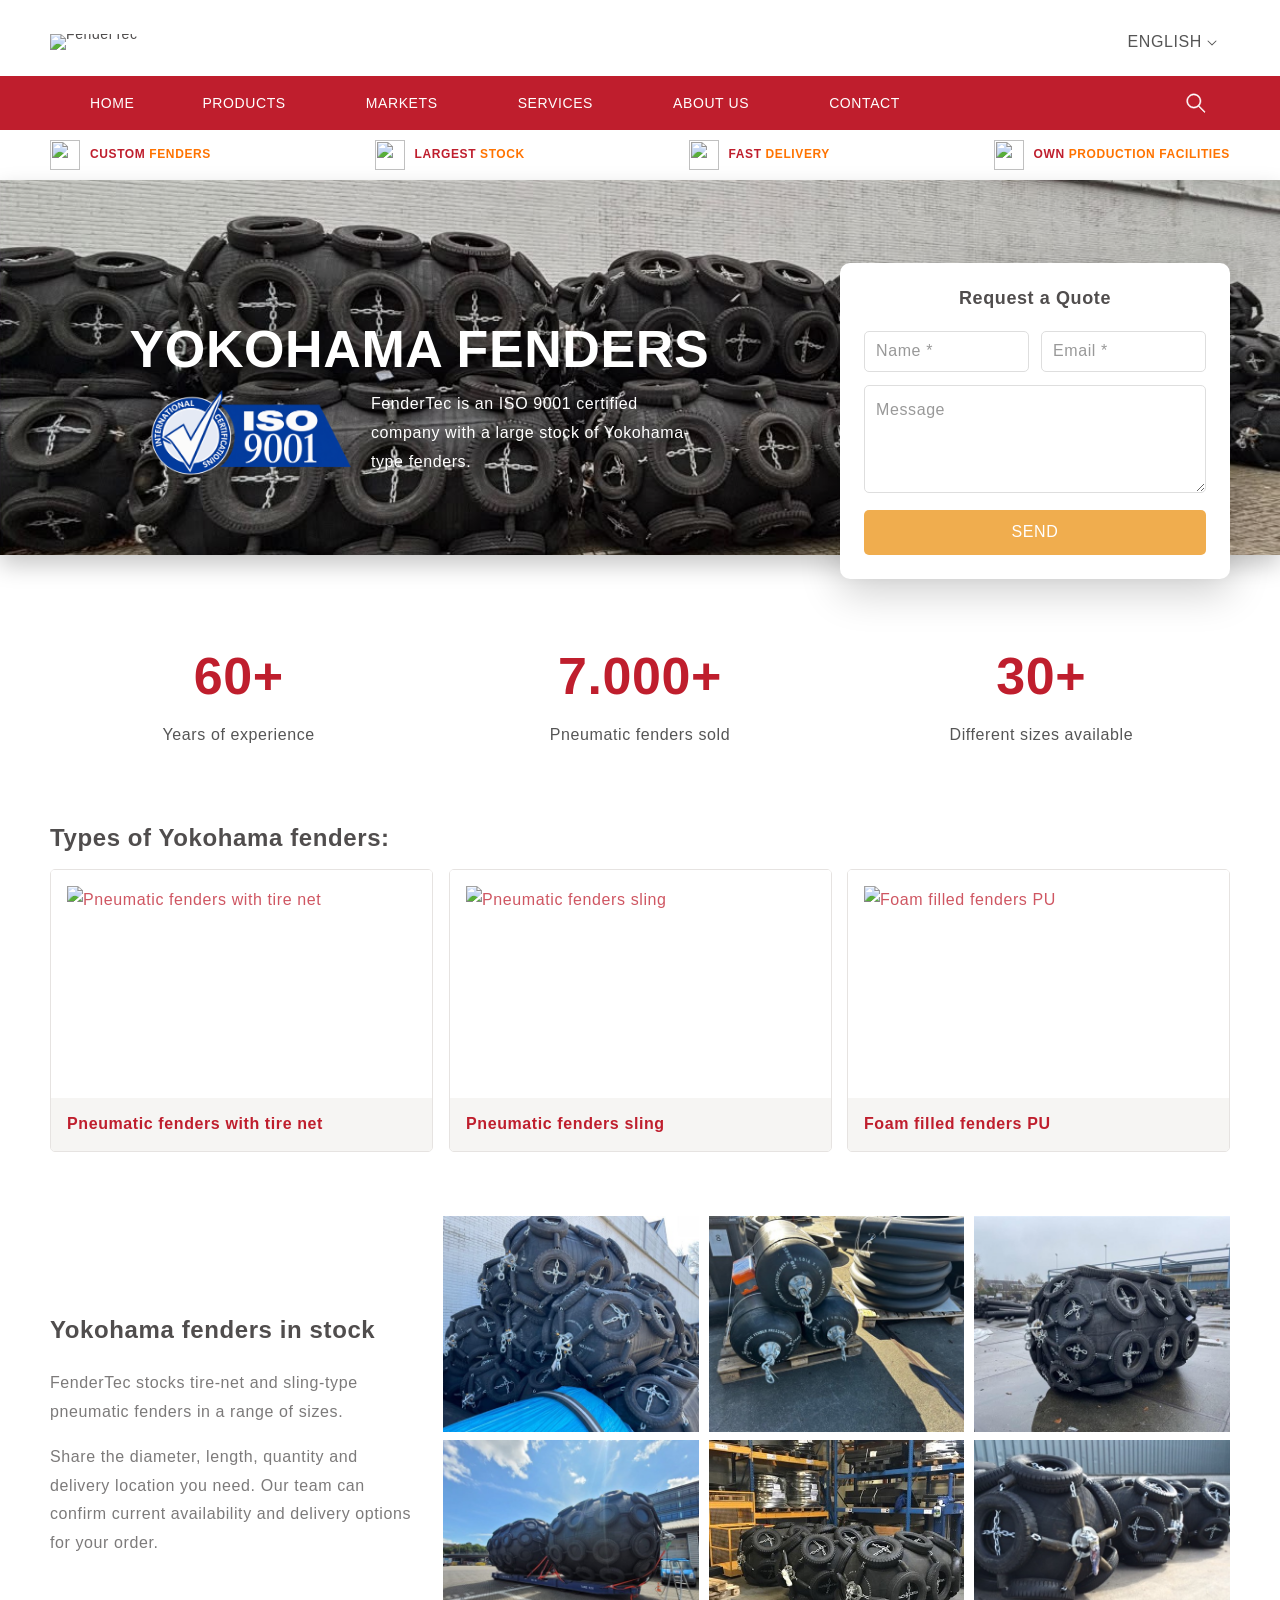
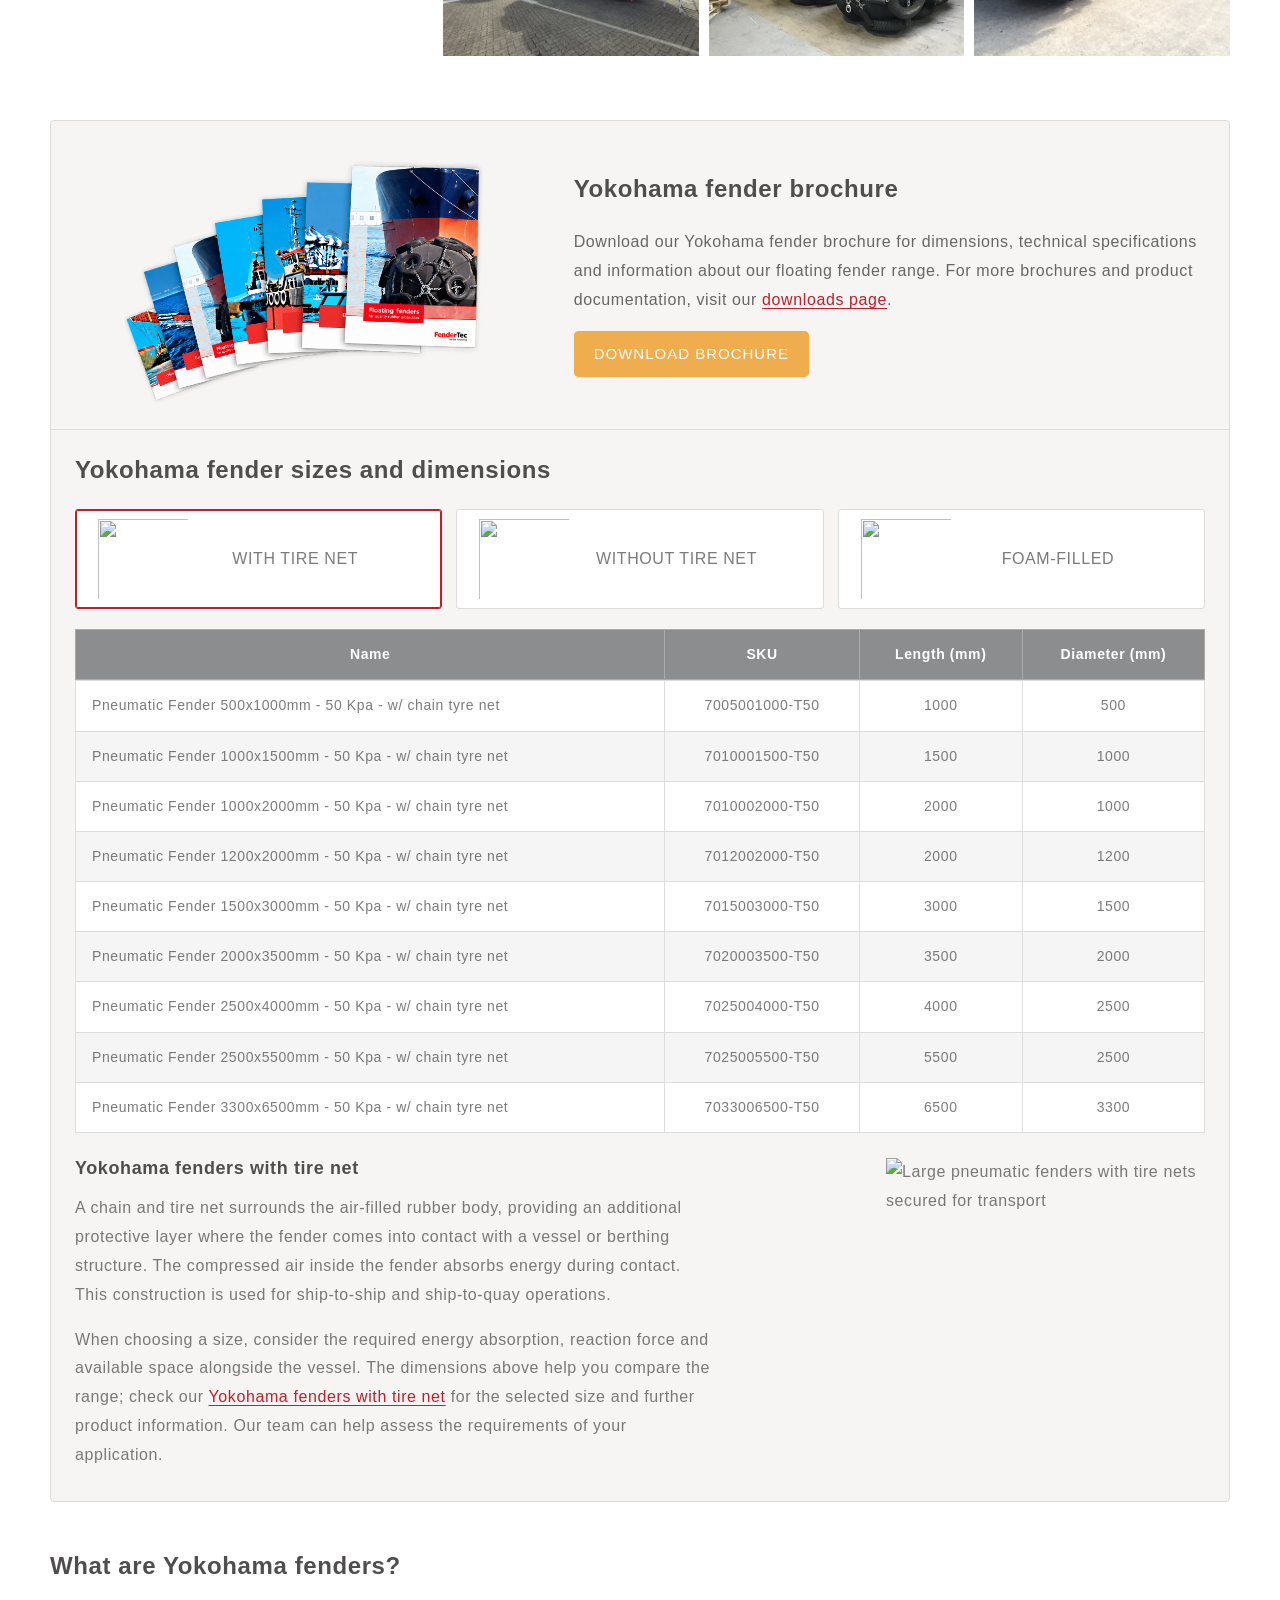
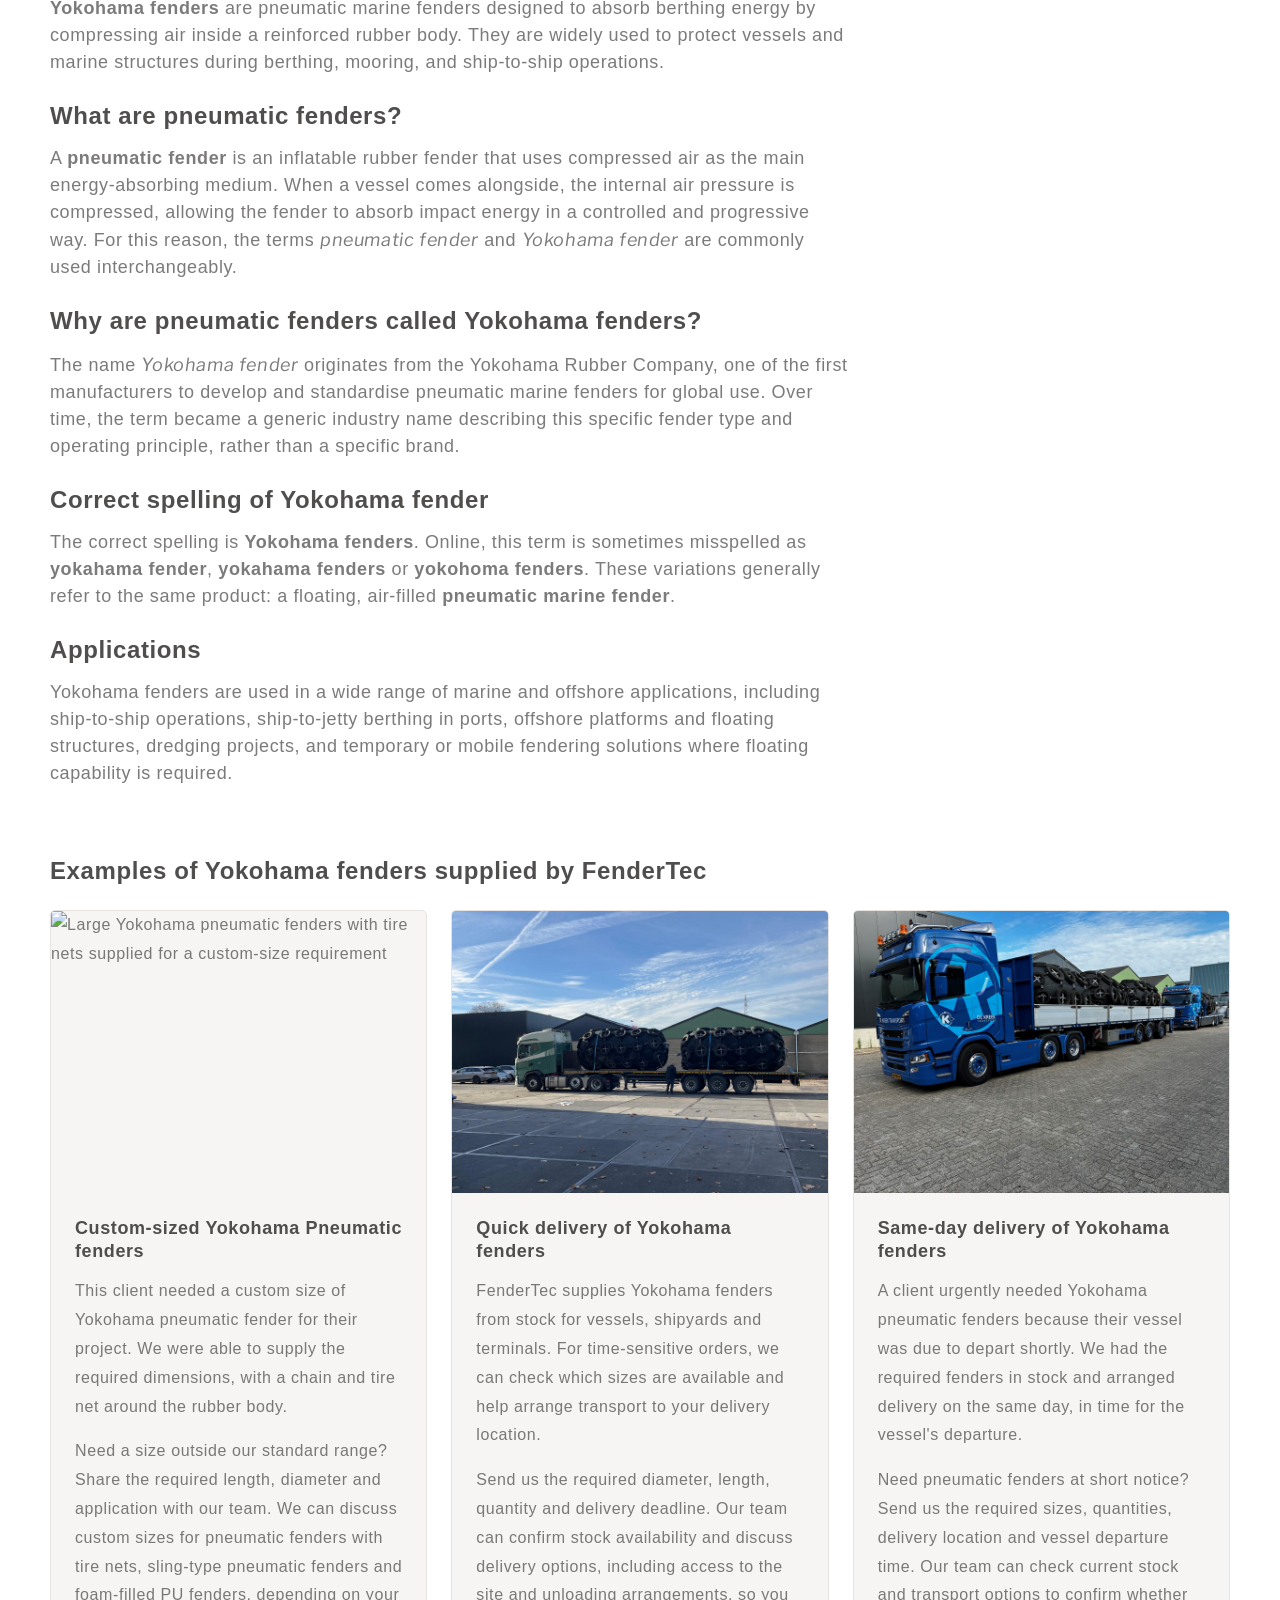
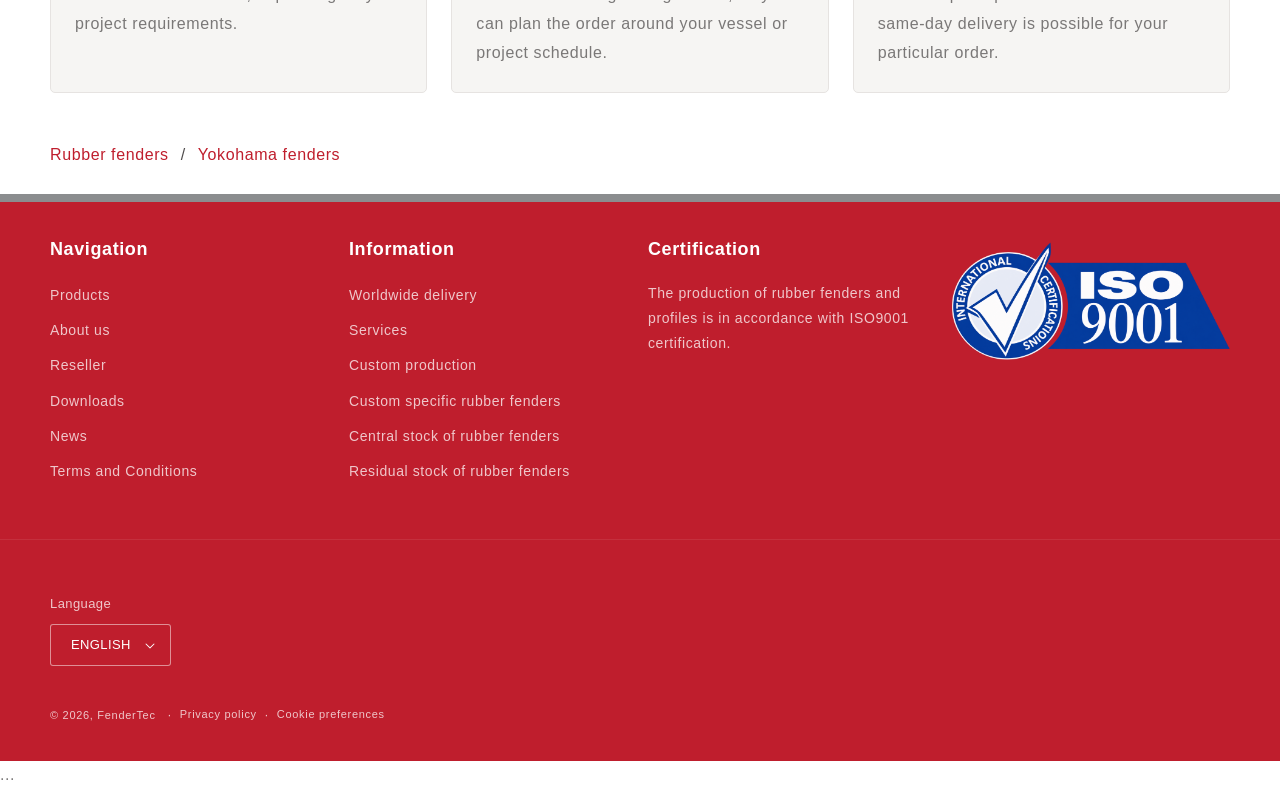
==== commit b4533be9: "Publish complete Dutch and German Yokohama preview translations" ====
--- a/yokohama-preview/com.html
+++ b/yokohama-preview/com.html
@@ -6521,7 +6521,316 @@
   font-family: 'object-fit: contain';
 }
 </style>
-<!-- BEGIN app block: shopify://apps/sa-request-a-quote/blocks/app-embed-block/56d84fcb-37c7-4592-bb51-641b7ec5eef0 -->
+<!-- BEGIN app block: shopify://apps/globo-mega-menu/blocks/app-embed/7a00835e-fe40-45a5-a615-2eb4ab697b58 -->
+<link href="https://cdn.shopify.com/extensions/01a16827-d5fa-7f09-abed-82932e956fc9/mega-menu-builder-417/assets/globo.menu.submenu-styles.min.css" media="all" rel="stylesheet"/>
+<link href="https://cdn.shopify.com/extensions/01a16827-d5fa-7f09-abed-82932e956fc9/mega-menu-builder-417/assets/globo.menu.main-navigation-styles.min.css" media="all" rel="stylesheet" type="text/css"/>
+
+<link href="https://cdn.shopify.com/extensions/01a16827-d5fa-7f09-abed-82932e956fc9/mega-menu-builder-417/assets/remixicon.min.css" media="all" rel="stylesheet" type="text/css"/>
+<style>
+.gm-menu-installed .gm-menu.gm-menu-68656 {
+  background-color: rgba(191, 30, 45, 1) !important;
+  color: rgba(191, 30, 45, 1);
+  font-family: "Libre Franklin", sans-serif;
+  font-size: 13px;
+}
+.gm-menu-installed .gm-menu.gm-menu-68656.gm-bordered:not(.gm-menu-mobile):not(.gm-vertical) > .gm-level-0 + .gm-level-0 {
+  border-left: 1px solid rgba(255, 255, 255, 0.6260364589406483) !important;
+}
+.gm-menu-installed .gm-menu.gm-bordered.gm-vertical > .gm-level-0 + .gm-level-0:not(.searchItem),
+.gm-menu-installed .gm-menu.gm-menu-68656.gm-mobile-bordered.gm-menu-mobile > .gm-level-0 + .gm-level-0:not(.searchItem){
+  border-top: 1px solid rgba(255, 255, 255, 0.6260364589406483) !important;
+}
+.gm-menu-installed .gm-menu.gm-menu-68656 .gm-item.gm-level-0 > .gm-target > .gm-text{
+  font-family: "Libre Franklin", sans-serif !important;
+}
+.gm-menu-installed .gm-menu.gm-menu-68656 .gm-item.gm-level-0 > .gm-target{
+  padding: 15px 45px !important;
+  font-family: "Libre Franklin", sans-serif !important;
+}
+
+.gm-menu-mobile .gm-retractor:after {
+  margin-right: 45px !important;
+}
+
+.gm-back-retractor:after {
+  margin-left: 45px !important;
+}
+
+.gm-menu-installed .gm-menu.gm-menu-68656 .gm-item.gm-level-0 > .gm-target,
+.gm-menu-installed .gm-menu.gm-menu-68656 .gm-item.gm-level-0 > .gm-target > .gm-icon,
+.gm-menu-installed .gm-menu.gm-menu-68656 .gm-item.gm-level-0 > .gm-target > .gm-text,
+.gm-menu-installed .gm-menu.gm-menu-68656 .gm-item.gm-level-0 > .gm-target > .gm-retractor {
+  color: #ffffff !important;
+  font-size: 14px !important;
+  font-weight: 600 !important;
+  font-style: normal !important;
+  line-height: 0px !important;
+}
+
+.gm-menu.gm-menu-68656 .gm-submenu.gm-search-form input{
+  line-height: 20px !important;
+}
+
+.gm-menu-installed .gm-menu.gm-menu-68656 .gm-item.gm-level-0.gm-active > .gm-target,
+.gm-menu-installed .gm-menu.gm-menu-68656 .gm-item.gm-level-0:hover > .gm-target{
+  background-color: rgba(74, 74, 74, 1) !important;
+}
+
+.gm-menu-installed .gm-menu.gm-menu-68656 .gm-item.gm-level-0.gm-active > .gm-target,
+.gm-menu-installed .gm-menu.gm-menu-68656 .gm-item.gm-level-0.gm-active > .gm-target > .gm-icon,
+.gm-menu-installed .gm-menu.gm-menu-68656 .gm-item.gm-level-0.gm-active > .gm-target > .gm-text,
+.gm-menu-installed .gm-menu.gm-menu-68656 .gm-item.gm-level-0.gm-active > .gm-target > .gm-retractor,
+.gm-menu-installed .gm-menu.gm-menu-68656 .gm-item.gm-level-0:hover > .gm-target,
+.gm-menu-installed .gm-menu.gm-menu-68656 .gm-item.gm-level-0:hover > .gm-target > .gm-icon,
+.gm-menu-installed .gm-menu.gm-menu-68656 .gm-item.gm-level-0:hover > .gm-target > .gm-text,
+.gm-menu-installed .gm-menu.gm-menu-68656 .gm-item.gm-level-0:hover > .gm-target > .gm-retractor{
+  color: rgba(255, 255, 255, 1) !important;
+}
+
+.gm-menu-installed .gm-menu.gm-menu-68656 .gm-submenu.gm-submenu-bordered:not(.gm-aliexpress) {
+  border: 1px solid rgba(191, 30, 45, 1) !important;
+}
+
+.gm-menu-installed .gm-menu.gm-menu-68656.gm-menu-mobile .gm-tabs > .gm-tab-links > .gm-item {
+  border-top: 1px solid rgba(191, 30, 45, 1) !important;
+}
+
+.gm-menu-installed .gm-menu.gm-menu-68656 .gm-tab-links > .gm-item.gm-active > .gm-target{
+  background-color: #d9d9d9 !important;
+}
+
+.gm-menu-installed .gm-menu.gm-menu-68656 .gm-submenu.gm-mega,
+.gm-menu-installed .gm-menu.gm-menu-68656 .gm-submenu.gm-search-form,
+.gm-menu-installed .gm-menu.gm-menu-68656 .gm-submenu-aliexpress .gm-tab-links,
+.gm-menu-installed .gm-menu.gm-menu-68656 .gm-submenu-aliexpress .gm-tab-content,
+.gm-menu-installed .gm-menu.gm-menu-mobile.gm-submenu-open-style-slide.gm-menu-68656 .gm-submenu.gm-aliexpress,
+.gm-menu-installed .gm-menu.gm-menu-mobile.gm-submenu-open-style-slide.gm-menu-68656 .gm-tab-panel,
+.gm-menu-installed .gm-menu.gm-menu-mobile.gm-submenu-open-style-slide.gm-menu-68656 .gm-links .gm-links-group {
+  background-color: rgba(245, 245, 245, 1) !important;
+}
+.gm-menu-installed .gm-menu.gm-menu-68656 .gm-submenu-bordered .gm-tabs-left > .gm-tab-links {
+  border-right: 1px solid rgba(191, 30, 45, 1) !important;
+}
+.gm-menu-installed .gm-menu.gm-menu-68656 .gm-submenu-bordered .gm-tabs-top > .gm-tab-links {
+  border-bottom: 1px solid rgba(191, 30, 45, 1) !important;
+}
+.gm-menu-installed .gm-menu.gm-menu-68656 .gm-submenu-bordered .gm-tabs-right > .gm-tab-links {
+  border-left: 1px solid rgba(191, 30, 45, 1) !important;
+}
+.gm-menu-installed .gm-menu.gm-menu-68656 .gm-tab-links > .gm-item > .gm-target,
+.gm-menu-installed .gm-menu.gm-menu-68656 .gm-tab-links > .gm-item > .gm-target > .gm-text{
+  font-family: "Libre Franklin", sans-serif;
+  font-size: 14px;
+  font-weight: 600;
+  font-style: normal;
+}
+.gm-menu-installed .gm-menu.gm-menu-68656 .gm-tab-links > .gm-item > .gm-target > .gm-icon{
+  font-size: 14px;
+}
+.gm-menu-installed .gm-menu.gm-menu-68656 .gm-tab-links > .gm-item > .gm-target,
+.gm-menu-installed .gm-menu.gm-menu-68656 .gm-tab-links > .gm-item > .gm-target > .gm-text,
+.gm-menu-installed .gm-menu.gm-menu-68656 .gm-tab-links > .gm-item > .gm-target > .gm-retractor,
+.gm-menu-installed .gm-menu.gm-menu-68656 .gm-tab-links > .gm-item > .gm-target > .gm-icon,
+.gm-menu-installed .gm-menu.gm-menu-mobile.gm-submenu-open-style-slide.gm-menu-68656 .gm-tabs .gm-tab-panel .gm-header > button > .gm-target,
+.gm-menu-installed .gm-menu.gm-menu-mobile.gm-submenu-open-style-slide.gm-menu-68656 .gm-tabs .gm-tab-panel .gm-header > button > .gm-target > .gm-text,
+.gm-menu-installed .gm-menu.gm-menu-mobile.gm-submenu-open-style-slide.gm-menu-68656 .gm-tabs .gm-tab-panel > .gm-header > button > .gm-back-retractor {
+  color: #202020 !important;
+}
+.gm-menu-installed .gm-menu.gm-menu-68656 .gm-tab-links > .gm-item.gm-active > .gm-target,
+.gm-menu-installed .gm-menu.gm-menu-68656 .gm-tab-links > .gm-item.gm-active > .gm-target > .gm-text,
+.gm-menu-installed .gm-menu.gm-menu-68656 .gm-tab-links > .gm-item.gm-active > .gm-target > .gm-retractor,
+.gm-menu-installed .gm-menu.gm-menu-68656 .gm-tab-links > .gm-item.gm-active > .gm-target > .gm-icon,
+.gm-menu-installed .gm-menu.gm-menu-mobile.gm-submenu-open-style-slide.gm-menu-68656 .gm-tab-links > .gm-item > .gm-target:hover > .gm-text,
+.gm-menu-installed .gm-menu.gm-menu-mobile.gm-submenu-open-style-slide.gm-menu-68656 .gm-tab-links > .gm-item > .gm-target:hover > .gm-retractor {
+  color: #000000 !important;
+}
+
+.gm-menu-installed .gm-menu.gm-menu-68656 .gm-dropdown {
+  background-color: rgba(245, 245, 245, 1) !important;
+}
+.gm-menu-installed .gm-menu.gm-menu-68656 .gm-dropdown > li > a,
+.gm-menu-installed .gm-menu.gm-menu-mobile.gm-submenu-open-style-slide.gm-menu-68656 .gm-header > button > .gm-target {
+  line-height: 20px !important;
+}
+.gm-menu-installed .gm-menu.gm-menu-68656 .gm-tab-links > li > a {
+  line-height: 20px !important;
+}
+.gm-menu-installed .gm-menu.gm-menu-68656 .gm-links > li:not(.gm-heading) > a,
+.gm-menu-installed .gm-menu.gm-menu-68656 .gm-links > .gm-links-group > li:not(.gm-heading) > a {
+  line-height: 20px !important;
+}
+.gm-html-inner,
+.gm-menu-installed .gm-menu.gm-menu-68656 .gm-submenu .gm-item .gm-target{
+  color: rgba(191, 30, 45, 1) !important;
+  font-family: "Libre Franklin", sans-serif !important;
+  font-size: 13px !important;
+  font-weight: 600 !important;
+  font-style: normal !important;
+}
+.gm-menu-installed .gm-menu.gm-menu-mobile.gm-submenu-open-style-slide.gm-menu-68656 .gm-submenu .gm-item .gm-back-retractor  {
+  color: rgba(191, 30, 45, 1) !important;
+}
+.gm-menu-installed .gm-menu.gm-menu-68656 .gm-submenu .gm-item .gm-target .gm-icon {
+  font-size: 13px !important;
+}
+.gm-menu-installed .gm-menu.gm-menu-68656 .gm-submenu .gm-item .gm-heading,
+.gm-menu-installed .gm-menu.gm-menu-68656 .gm-submenu .gm-item .gm-heading .gm-target{
+  color: rgba(191, 30, 45, 1) !important;
+  font-family: "Libre Franklin", sans-serif !important;
+  font-size: 14px !important;
+  font-weight: 700 !important;
+  font-style: normal !important;
+}
+.gm-menu-installed .gm-menu.gm-menu-mobile.gm-submenu-open-style-slide.gm-menu-68656 .gm-submenu .gm-item .gm-heading .gm-back-retractor {
+  color: rgba(191, 30, 45, 1) !important;
+}
+.gm-menu-installed .gm-menu.gm-menu-68656 .gm-submenu .gm-target:hover,
+.gm-menu-installed .gm-menu.gm-menu-68656 .gm-submenu .gm-target:hover .gm-text,
+.gm-menu-installed .gm-menu.gm-menu-68656 .gm-submenu .gm-target:hover .gm-icon,
+.gm-menu-installed .gm-menu.gm-menu-68656 .gm-submenu .gm-target:hover .gm-retractor{
+  color: rgba(191, 30, 45, 1) !important;
+}
+
+.gm-menu-installed .gm-menu.gm-menu-mobile.gm-submenu-open-style-slide.gm-menu-68656 .gm-submenu .gm-target:hover .gm-text,
+.gm-menu-installed .gm-menu.gm-menu-mobile.gm-submenu-open-style-slide.gm-menu-68656 .gm-submenu .gm-target:hover .gm-icon {
+  color: rgba(191, 30, 45, 1) !important;
+}
+
+.gm-menu-installed .gm-menu.gm-menu-68656 .gm-submenu .gm-target:hover .gm-price {
+  color: rgba(191, 30, 45, 1) !important;
+}
+.gm-menu-installed .gm-menu.gm-menu-68656 .gm-submenu .gm-target:hover .gm-old-price {
+  color: #969696 !important;
+}
+.gm-menu-installed .gm-menu.gm-menu-68656 > .gm-item.gm-level-0 >.gm-target:hover > .gm-text > .gm-description,
+.gm-menu-installed .gm-menu.gm-menu-68656 .gm-submenu .gm-target:hover > .gm-text > .gm-description {
+  color: #4d5bcd !important;
+}
+
+.gm-menu-installed .gm-menu.gm-menu-68656 > .gm-item.gm-level-0 .gm-description,
+.gm-menu-installed .gm-menu.gm-menu-68656 .gm-submenu .gm-item .gm-description {
+  color: #969696 !important;
+    font-family: "Libre Franklin", sans-serif !important;
+  font-size: 12px !important;
+  font-weight: 400 !important;
+  font-style: normal !important;
+  }
+.gm-menu.gm-menu-68656 .gm-label.gm-sale-label{
+  color: rgba(255, 255, 255, 1) !important;
+  background: #ec523e !important;
+}
+.gm-menu.gm-menu-68656 .gm-label.gm-sold_out-label{
+  color: #757575 !important;
+  background: #d5d5d5 !important;
+}
+
+.theme_store_id_777 .drawer a, 
+.drawer h3, 
+.drawer .h3,
+.theme_store_id_601.gm-menu-installed .gm-menu.gm-menu-68656 .gm-level-0 > a.icon-account,
+.theme_store_id_601.gm-menu-installed .gm-menu.gm-menu-68656 .gm-level-0 > a.icon-search,
+.theme_store_id_601 #nav.gm-menu.gm-menu-68656 .gm-level-0 > a,
+.gm-menu-installed .gm-menu.gm-menu-68656 > .gm-level-0.gm-theme-li > a
+.theme_store_id_601 #nav.gm-menu.gm-menu-68656 .gm-level-0 > select.currencies {
+  color: #ffffff !important;
+}
+
+.theme_store_id_601 #nav.gm-menu.gm-menu-68656 .gm-level-0 > select.currencies > option {
+  background-color: rgba(191, 30, 45, 1) !important;
+}
+
+.gm-menu-installed .gm-menu.gm-menu-68656 > .gm-level-0.gm-theme-li > a {
+  font-family: "Libre Franklin", sans-serif !important;
+  font-size: 14px !important;
+}
+
+.gm-menu.gm-menu-68656 .gm-product-atc input.gm-btn-atc{
+  color: rgba(255, 255, 255, 1) !important;
+  background-color: #1F1F1F !important;
+  font-family: "Libre Franklin", sans-serif !important;
+}
+
+.gm-menu.gm-menu-68656 .gm-product-atc input.gm-btn-atc:hover{
+  color: #FFFFFF !important;
+  background-color: #000000 !important;
+}
+
+.gm-menu.gm-menu-68656.gm-transition-fade .gm-item>.gm-submenu {
+  -webkit-transition-duration: 300ms;
+  transition-duration: 300ms;
+  transition-delay: 150ms !important;
+  -webkit-transition-delay: 150ms !important;
+}
+
+.gm-menu.gm-menu-68656.gm-transition-shiftup .gm-item>.gm-submenu {
+  -webkit-transition-duration: 300ms;
+  transition-duration: 300ms;
+  transition-delay: 150ms !important;
+  -webkit-transition-delay: 150ms !important;
+}
+
+.gm-menu-installed .gm-menu.gm-menu-68656 > .gm-level-0.has-custom-color > .gm-target,
+.gm-menu-installed .gm-menu.gm-menu-68656 > .gm-level-0.has-custom-color > .gm-target .gm-icon, 
+.gm-menu-installed .gm-menu.gm-menu-68656 > .gm-level-0.has-custom-color > .gm-target .gm-retractor, 
+.gm-menu-installed .gm-menu.gm-menu-68656 > .gm-level-0.has-custom-color > .gm-target .gm-text{
+  color: var(--gm-item-custom-color, #ffffff) !important;
+}
+.gm-menu-installed .gm-menu.gm-menu-68656 > .gm-level-0.has-custom-color > .gm-target{
+  background: var(--gm-item-custom-background-color, rgba(191, 30, 45, 1)) !important;
+}
+
+.gm-menu-installed .gm-menu.gm-menu-68656 > .gm-level-0.has-custom-color.gm-active > .gm-target,
+.gm-menu-installed .gm-menu.gm-menu-68656 > .gm-level-0.has-custom-color.gm-active > .gm-target .gm-icon, 
+.gm-menu-installed .gm-menu.gm-menu-68656 > .gm-level-0.has-custom-color.gm-active > .gm-target .gm-retractor, 
+.gm-menu-installed .gm-menu.gm-menu-68656 > .gm-level-0.has-custom-color.gm-active > .gm-target .gm-text,
+.gm-menu-installed .gm-menu.gm-menu-68656 > .gm-level-0.has-custom-color:hover > .gm-target, 
+.gm-menu-installed .gm-menu.gm-menu-68656 > .gm-level-0.has-custom-color:hover > .gm-target .gm-icon, 
+.gm-menu-installed .gm-menu.gm-menu-68656 > .gm-level-0.has-custom-color:hover > .gm-target .gm-retractor, 
+.gm-menu-installed .gm-menu.gm-menu-68656 > .gm-level-0.has-custom-color:hover > .gm-target .gm-text{
+  color: var(--gm-item-custom-hover-color, rgba(255, 255, 255, 1)) !important;
+}
+.gm-menu-installed .gm-menu.gm-menu-68656 > .gm-level-0.has-custom-color.gm-active > .gm-target,
+.gm-menu-installed .gm-menu.gm-menu-68656 > .gm-level-0.has-custom-color:hover > .gm-target{
+  background: var(--gm-item-custom-hover-background-color, rgba(74, 74, 74, 1)) !important;
+}
+
+.gm-menu-installed .gm-menu.gm-menu-68656 > .gm-level-0.has-custom-color > .gm-target,
+.gm-menu-installed .gm-menu.gm-menu-68656 > .gm-level-0.has-custom-color > .gm-target .gm-icon, 
+.gm-menu-installed .gm-menu.gm-menu-68656 > .gm-level-0.has-custom-color > .gm-target .gm-retractor, 
+.gm-menu-installed .gm-menu.gm-menu-68656 > .gm-level-0.has-custom-color > .gm-target .gm-text{
+ color: var(--gm-item-custom-color) !important;
+}
+.gm-menu-installed .gm-menu.gm-menu-68656 > .gm-level-0.has-custom-color > .gm-target{
+ background: var(--gm-item-custom-background-color) !important;
+}
+.gm-menu-installed .gm-menu.gm-menu-68656 > .gm-level-0.has-custom-color.gm-active > .gm-target,
+.gm-menu-installed .gm-menu.gm-menu-68656 > .gm-level-0.has-custom-color.gm-active > .gm-target .gm-icon, 
+.gm-menu-installed .gm-menu.gm-menu-68656 > .gm-level-0.has-custom-color.gm-active > .gm-target .gm-retractor, 
+.gm-menu-installed .gm-menu.gm-menu-68656 > .gm-level-0.has-custom-color.gm-active > .gm-target .gm-text,
+.gm-menu-installed .gm-menu.gm-menu-68656 > .gm-level-0.has-custom-color:hover > .gm-target, 
+.gm-menu-installed .gm-menu.gm-menu-68656 > .gm-level-0.has-custom-color:hover > .gm-target .gm-icon, 
+.gm-menu-installed .gm-menu.gm-menu-68656 > .gm-level-0.has-custom-color:hover > .gm-target .gm-retractor, 
+.gm-menu-installed .gm-menu.gm-menu-68656 > .gm-level-0.has-custom-color:hover > .gm-target .gm-text{
+ color: var(--gm-item-custom-hover-color) !important;
+}
+.gm-menu-installed .gm-menu.gm-menu-68656 > .gm-level-0.has-custom-color.gm-active > .gm-target,
+.gm-menu-installed .gm-menu.gm-menu-68656 > .gm-level-0.has-custom-color:hover > .gm-target{
+ background: var(--gm-item-custom-hover-background-color) !important;
+}
+.gm-menu-installed .gm-menu.gm-menu-68656 .gm-image a {
+ width: var(--gm-item-image-width);
+ max-width: 100%;
+}
+.gm-menu-installed .gm-menu.gm-menu-68656 .gm-icon.gm-icon-img {
+ width: var(--gm-item-icon-width);
+ max-width: var(--gm-item-icon-width, 60px);
+}
+.gm-menu-installed .gm-menu.gm-menu-68656 .gm-item > .gm-submenu {
+ transition-delay: 0 !important;
+ -webkit-transition-delay: 0 !important;
+}
+</style><link href="https://fonts.googleapis.com/css2?family=Libre+Franklin:ital,wght@0,400;0,600;0,700&amp;display=swap" media="all" rel="stylesheet"/>
+<!-- END app block --><!-- BEGIN app block: shopify://apps/sa-request-a-quote/blocks/app-embed-block/56d84fcb-37c7-4592-bb51-641b7ec5eef0 -->
 
 
 <style>
@@ -6537,315 +6846,6 @@
     
     
 </style>
-<!-- END app block --><!-- BEGIN app block: shopify://apps/globo-mega-menu/blocks/app-embed/7a00835e-fe40-45a5-a615-2eb4ab697b58 -->
-<link href="https://cdn.shopify.com/extensions/01a16827-d5fa-7f09-abed-82932e956fc9/mega-menu-builder-417/assets/globo.menu.submenu-styles.min.css" media="all" rel="stylesheet"/>
-<link href="https://cdn.shopify.com/extensions/01a16827-d5fa-7f09-abed-82932e956fc9/mega-menu-builder-417/assets/globo.menu.main-navigation-styles.min.css" media="all" rel="stylesheet" type="text/css"/>
-
-<link href="https://cdn.shopify.com/extensions/01a16827-d5fa-7f09-abed-82932e956fc9/mega-menu-builder-417/assets/remixicon.min.css" media="all" rel="stylesheet" type="text/css"/>
-<style>
-.gm-menu-installed .gm-menu.gm-menu-68656 {
-  background-color: rgba(191, 30, 45, 1) !important;
-  color: rgba(191, 30, 45, 1);
-  font-family: "Libre Franklin", sans-serif;
-  font-size: 13px;
-}
-.gm-menu-installed .gm-menu.gm-menu-68656.gm-bordered:not(.gm-menu-mobile):not(.gm-vertical) > .gm-level-0 + .gm-level-0 {
-  border-left: 1px solid rgba(255, 255, 255, 0.6260364589406483) !important;
-}
-.gm-menu-installed .gm-menu.gm-bordered.gm-vertical > .gm-level-0 + .gm-level-0:not(.searchItem),
-.gm-menu-installed .gm-menu.gm-menu-68656.gm-mobile-bordered.gm-menu-mobile > .gm-level-0 + .gm-level-0:not(.searchItem){
-  border-top: 1px solid rgba(255, 255, 255, 0.6260364589406483) !important;
-}
-.gm-menu-installed .gm-menu.gm-menu-68656 .gm-item.gm-level-0 > .gm-target > .gm-text{
-  font-family: "Libre Franklin", sans-serif !important;
-}
-.gm-menu-installed .gm-menu.gm-menu-68656 .gm-item.gm-level-0 > .gm-target{
-  padding: 15px 45px !important;
-  font-family: "Libre Franklin", sans-serif !important;
-}
-
-.gm-menu-mobile .gm-retractor:after {
-  margin-right: 45px !important;
-}
-
-.gm-back-retractor:after {
-  margin-left: 45px !important;
-}
-
-.gm-menu-installed .gm-menu.gm-menu-68656 .gm-item.gm-level-0 > .gm-target,
-.gm-menu-installed .gm-menu.gm-menu-68656 .gm-item.gm-level-0 > .gm-target > .gm-icon,
-.gm-menu-installed .gm-menu.gm-menu-68656 .gm-item.gm-level-0 > .gm-target > .gm-text,
-.gm-menu-installed .gm-menu.gm-menu-68656 .gm-item.gm-level-0 > .gm-target > .gm-retractor {
-  color: #ffffff !important;
-  font-size: 14px !important;
-  font-weight: 600 !important;
-  font-style: normal !important;
-  line-height: 0px !important;
-}
-
-.gm-menu.gm-menu-68656 .gm-submenu.gm-search-form input{
-  line-height: 20px !important;
-}
-
-.gm-menu-installed .gm-menu.gm-menu-68656 .gm-item.gm-level-0.gm-active > .gm-target,
-.gm-menu-installed .gm-menu.gm-menu-68656 .gm-item.gm-level-0:hover > .gm-target{
-  background-color: rgba(74, 74, 74, 1) !important;
-}
-
-.gm-menu-installed .gm-menu.gm-menu-68656 .gm-item.gm-level-0.gm-active > .gm-target,
-.gm-menu-installed .gm-menu.gm-menu-68656 .gm-item.gm-level-0.gm-active > .gm-target > .gm-icon,
-.gm-menu-installed .gm-menu.gm-menu-68656 .gm-item.gm-level-0.gm-active > .gm-target > .gm-text,
-.gm-menu-installed .gm-menu.gm-menu-68656 .gm-item.gm-level-0.gm-active > .gm-target > .gm-retractor,
-.gm-menu-installed .gm-menu.gm-menu-68656 .gm-item.gm-level-0:hover > .gm-target,
-.gm-menu-installed .gm-menu.gm-menu-68656 .gm-item.gm-level-0:hover > .gm-target > .gm-icon,
-.gm-menu-installed .gm-menu.gm-menu-68656 .gm-item.gm-level-0:hover > .gm-target > .gm-text,
-.gm-menu-installed .gm-menu.gm-menu-68656 .gm-item.gm-level-0:hover > .gm-target > .gm-retractor{
-  color: rgba(255, 255, 255, 1) !important;
-}
-
-.gm-menu-installed .gm-menu.gm-menu-68656 .gm-submenu.gm-submenu-bordered:not(.gm-aliexpress) {
-  border: 1px solid rgba(191, 30, 45, 1) !important;
-}
-
-.gm-menu-installed .gm-menu.gm-menu-68656.gm-menu-mobile .gm-tabs > .gm-tab-links > .gm-item {
-  border-top: 1px solid rgba(191, 30, 45, 1) !important;
-}
-
-.gm-menu-installed .gm-menu.gm-menu-68656 .gm-tab-links > .gm-item.gm-active > .gm-target{
-  background-color: #d9d9d9 !important;
-}
-
-.gm-menu-installed .gm-menu.gm-menu-68656 .gm-submenu.gm-mega,
-.gm-menu-installed .gm-menu.gm-menu-68656 .gm-submenu.gm-search-form,
-.gm-menu-installed .gm-menu.gm-menu-68656 .gm-submenu-aliexpress .gm-tab-links,
-.gm-menu-installed .gm-menu.gm-menu-68656 .gm-submenu-aliexpress .gm-tab-content,
-.gm-menu-installed .gm-menu.gm-menu-mobile.gm-submenu-open-style-slide.gm-menu-68656 .gm-submenu.gm-aliexpress,
-.gm-menu-installed .gm-menu.gm-menu-mobile.gm-submenu-open-style-slide.gm-menu-68656 .gm-tab-panel,
-.gm-menu-installed .gm-menu.gm-menu-mobile.gm-submenu-open-style-slide.gm-menu-68656 .gm-links .gm-links-group {
-  background-color: rgba(245, 245, 245, 1) !important;
-}
-.gm-menu-installed .gm-menu.gm-menu-68656 .gm-submenu-bordered .gm-tabs-left > .gm-tab-links {
-  border-right: 1px solid rgba(191, 30, 45, 1) !important;
-}
-.gm-menu-installed .gm-menu.gm-menu-68656 .gm-submenu-bordered .gm-tabs-top > .gm-tab-links {
-  border-bottom: 1px solid rgba(191, 30, 45, 1) !important;
-}
-.gm-menu-installed .gm-menu.gm-menu-68656 .gm-submenu-bordered .gm-tabs-right > .gm-tab-links {
-  border-left: 1px solid rgba(191, 30, 45, 1) !important;
-}
-.gm-menu-installed .gm-menu.gm-menu-68656 .gm-tab-links > .gm-item > .gm-target,
-.gm-menu-installed .gm-menu.gm-menu-68656 .gm-tab-links > .gm-item > .gm-target > .gm-text{
-  font-family: "Libre Franklin", sans-serif;
-  font-size: 14px;
-  font-weight: 600;
-  font-style: normal;
-}
-.gm-menu-installed .gm-menu.gm-menu-68656 .gm-tab-links > .gm-item > .gm-target > .gm-icon{
-  font-size: 14px;
-}
-.gm-menu-installed .gm-menu.gm-menu-68656 .gm-tab-links > .gm-item > .gm-target,
-.gm-menu-installed .gm-menu.gm-menu-68656 .gm-tab-links > .gm-item > .gm-target > .gm-text,
-.gm-menu-installed .gm-menu.gm-menu-68656 .gm-tab-links > .gm-item > .gm-target > .gm-retractor,
-.gm-menu-installed .gm-menu.gm-menu-68656 .gm-tab-links > .gm-item > .gm-target > .gm-icon,
-.gm-menu-installed .gm-menu.gm-menu-mobile.gm-submenu-open-style-slide.gm-menu-68656 .gm-tabs .gm-tab-panel .gm-header > button > .gm-target,
-.gm-menu-installed .gm-menu.gm-menu-mobile.gm-submenu-open-style-slide.gm-menu-68656 .gm-tabs .gm-tab-panel .gm-header > button > .gm-target > .gm-text,
-.gm-menu-installed .gm-menu.gm-menu-mobile.gm-submenu-open-style-slide.gm-menu-68656 .gm-tabs .gm-tab-panel > .gm-header > button > .gm-back-retractor {
-  color: #202020 !important;
-}
-.gm-menu-installed .gm-menu.gm-menu-68656 .gm-tab-links > .gm-item.gm-active > .gm-target,
-.gm-menu-installed .gm-menu.gm-menu-68656 .gm-tab-links > .gm-item.gm-active > .gm-target > .gm-text,
-.gm-menu-installed .gm-menu.gm-menu-68656 .gm-tab-links > .gm-item.gm-active > .gm-target > .gm-retractor,
-.gm-menu-installed .gm-menu.gm-menu-68656 .gm-tab-links > .gm-item.gm-active > .gm-target > .gm-icon,
-.gm-menu-installed .gm-menu.gm-menu-mobile.gm-submenu-open-style-slide.gm-menu-68656 .gm-tab-links > .gm-item > .gm-target:hover > .gm-text,
-.gm-menu-installed .gm-menu.gm-menu-mobile.gm-submenu-open-style-slide.gm-menu-68656 .gm-tab-links > .gm-item > .gm-target:hover > .gm-retractor {
-  color: #000000 !important;
-}
-
-.gm-menu-installed .gm-menu.gm-menu-68656 .gm-dropdown {
-  background-color: rgba(245, 245, 245, 1) !important;
-}
-.gm-menu-installed .gm-menu.gm-menu-68656 .gm-dropdown > li > a,
-.gm-menu-installed .gm-menu.gm-menu-mobile.gm-submenu-open-style-slide.gm-menu-68656 .gm-header > button > .gm-target {
-  line-height: 20px !important;
-}
-.gm-menu-installed .gm-menu.gm-menu-68656 .gm-tab-links > li > a {
-  line-height: 20px !important;
-}
-.gm-menu-installed .gm-menu.gm-menu-68656 .gm-links > li:not(.gm-heading) > a,
-.gm-menu-installed .gm-menu.gm-menu-68656 .gm-links > .gm-links-group > li:not(.gm-heading) > a {
-  line-height: 20px !important;
-}
-.gm-html-inner,
-.gm-menu-installed .gm-menu.gm-menu-68656 .gm-submenu .gm-item .gm-target{
-  color: rgba(191, 30, 45, 1) !important;
-  font-family: "Libre Franklin", sans-serif !important;
-  font-size: 13px !important;
-  font-weight: 600 !important;
-  font-style: normal !important;
-}
-.gm-menu-installed .gm-menu.gm-menu-mobile.gm-submenu-open-style-slide.gm-menu-68656 .gm-submenu .gm-item .gm-back-retractor  {
-  color: rgba(191, 30, 45, 1) !important;
-}
-.gm-menu-installed .gm-menu.gm-menu-68656 .gm-submenu .gm-item .gm-target .gm-icon {
-  font-size: 13px !important;
-}
-.gm-menu-installed .gm-menu.gm-menu-68656 .gm-submenu .gm-item .gm-heading,
-.gm-menu-installed .gm-menu.gm-menu-68656 .gm-submenu .gm-item .gm-heading .gm-target{
-  color: rgba(191, 30, 45, 1) !important;
-  font-family: "Libre Franklin", sans-serif !important;
-  font-size: 14px !important;
-  font-weight: 700 !important;
-  font-style: normal !important;
-}
-.gm-menu-installed .gm-menu.gm-menu-mobile.gm-submenu-open-style-slide.gm-menu-68656 .gm-submenu .gm-item .gm-heading .gm-back-retractor {
-  color: rgba(191, 30, 45, 1) !important;
-}
-.gm-menu-installed .gm-menu.gm-menu-68656 .gm-submenu .gm-target:hover,
-.gm-menu-installed .gm-menu.gm-menu-68656 .gm-submenu .gm-target:hover .gm-text,
-.gm-menu-installed .gm-menu.gm-menu-68656 .gm-submenu .gm-target:hover .gm-icon,
-.gm-menu-installed .gm-menu.gm-menu-68656 .gm-submenu .gm-target:hover .gm-retractor{
-  color: rgba(191, 30, 45, 1) !important;
-}
-
-.gm-menu-installed .gm-menu.gm-menu-mobile.gm-submenu-open-style-slide.gm-menu-68656 .gm-submenu .gm-target:hover .gm-text,
-.gm-menu-installed .gm-menu.gm-menu-mobile.gm-submenu-open-style-slide.gm-menu-68656 .gm-submenu .gm-target:hover .gm-icon {
-  color: rgba(191, 30, 45, 1) !important;
-}
-
-.gm-menu-installed .gm-menu.gm-menu-68656 .gm-submenu .gm-target:hover .gm-price {
-  color: rgba(191, 30, 45, 1) !important;
-}
-.gm-menu-installed .gm-menu.gm-menu-68656 .gm-submenu .gm-target:hover .gm-old-price {
-  color: #969696 !important;
-}
-.gm-menu-installed .gm-menu.gm-menu-68656 > .gm-item.gm-level-0 >.gm-target:hover > .gm-text > .gm-description,
-.gm-menu-installed .gm-menu.gm-menu-68656 .gm-submenu .gm-target:hover > .gm-text > .gm-description {
-  color: #4d5bcd !important;
-}
-
-.gm-menu-installed .gm-menu.gm-menu-68656 > .gm-item.gm-level-0 .gm-description,
-.gm-menu-installed .gm-menu.gm-menu-68656 .gm-submenu .gm-item .gm-description {
-  color: #969696 !important;
-    font-family: "Libre Franklin", sans-serif !important;
-  font-size: 12px !important;
-  font-weight: 400 !important;
-  font-style: normal !important;
-  }
-.gm-menu.gm-menu-68656 .gm-label.gm-sale-label{
-  color: rgba(255, 255, 255, 1) !important;
-  background: #ec523e !important;
-}
-.gm-menu.gm-menu-68656 .gm-label.gm-sold_out-label{
-  color: #757575 !important;
-  background: #d5d5d5 !important;
-}
-
-.theme_store_id_777 .drawer a, 
-.drawer h3, 
-.drawer .h3,
-.theme_store_id_601.gm-menu-installed .gm-menu.gm-menu-68656 .gm-level-0 > a.icon-account,
-.theme_store_id_601.gm-menu-installed .gm-menu.gm-menu-68656 .gm-level-0 > a.icon-search,
-.theme_store_id_601 #nav.gm-menu.gm-menu-68656 .gm-level-0 > a,
-.gm-menu-installed .gm-menu.gm-menu-68656 > .gm-level-0.gm-theme-li > a
-.theme_store_id_601 #nav.gm-menu.gm-menu-68656 .gm-level-0 > select.currencies {
-  color: #ffffff !important;
-}
-
-.theme_store_id_601 #nav.gm-menu.gm-menu-68656 .gm-level-0 > select.currencies > option {
-  background-color: rgba(191, 30, 45, 1) !important;
-}
-
-.gm-menu-installed .gm-menu.gm-menu-68656 > .gm-level-0.gm-theme-li > a {
-  font-family: "Libre Franklin", sans-serif !important;
-  font-size: 14px !important;
-}
-
-.gm-menu.gm-menu-68656 .gm-product-atc input.gm-btn-atc{
-  color: rgba(255, 255, 255, 1) !important;
-  background-color: #1F1F1F !important;
-  font-family: "Libre Franklin", sans-serif !important;
-}
-
-.gm-menu.gm-menu-68656 .gm-product-atc input.gm-btn-atc:hover{
-  color: #FFFFFF !important;
-  background-color: #000000 !important;
-}
-
-.gm-menu.gm-menu-68656.gm-transition-fade .gm-item>.gm-submenu {
-  -webkit-transition-duration: 300ms;
-  transition-duration: 300ms;
-  transition-delay: 150ms !important;
-  -webkit-transition-delay: 150ms !important;
-}
-
-.gm-menu.gm-menu-68656.gm-transition-shiftup .gm-item>.gm-submenu {
-  -webkit-transition-duration: 300ms;
-  transition-duration: 300ms;
-  transition-delay: 150ms !important;
-  -webkit-transition-delay: 150ms !important;
-}
-
-.gm-menu-installed .gm-menu.gm-menu-68656 > .gm-level-0.has-custom-color > .gm-target,
-.gm-menu-installed .gm-menu.gm-menu-68656 > .gm-level-0.has-custom-color > .gm-target .gm-icon, 
-.gm-menu-installed .gm-menu.gm-menu-68656 > .gm-level-0.has-custom-color > .gm-target .gm-retractor, 
-.gm-menu-installed .gm-menu.gm-menu-68656 > .gm-level-0.has-custom-color > .gm-target .gm-text{
-  color: var(--gm-item-custom-color, #ffffff) !important;
-}
-.gm-menu-installed .gm-menu.gm-menu-68656 > .gm-level-0.has-custom-color > .gm-target{
-  background: var(--gm-item-custom-background-color, rgba(191, 30, 45, 1)) !important;
-}
-
-.gm-menu-installed .gm-menu.gm-menu-68656 > .gm-level-0.has-custom-color.gm-active > .gm-target,
-.gm-menu-installed .gm-menu.gm-menu-68656 > .gm-level-0.has-custom-color.gm-active > .gm-target .gm-icon, 
-.gm-menu-installed .gm-menu.gm-menu-68656 > .gm-level-0.has-custom-color.gm-active > .gm-target .gm-retractor, 
-.gm-menu-installed .gm-menu.gm-menu-68656 > .gm-level-0.has-custom-color.gm-active > .gm-target .gm-text,
-.gm-menu-installed .gm-menu.gm-menu-68656 > .gm-level-0.has-custom-color:hover > .gm-target, 
-.gm-menu-installed .gm-menu.gm-menu-68656 > .gm-level-0.has-custom-color:hover > .gm-target .gm-icon, 
-.gm-menu-installed .gm-menu.gm-menu-68656 > .gm-level-0.has-custom-color:hover > .gm-target .gm-retractor, 
-.gm-menu-installed .gm-menu.gm-menu-68656 > .gm-level-0.has-custom-color:hover > .gm-target .gm-text{
-  color: var(--gm-item-custom-hover-color, rgba(255, 255, 255, 1)) !important;
-}
-.gm-menu-installed .gm-menu.gm-menu-68656 > .gm-level-0.has-custom-color.gm-active > .gm-target,
-.gm-menu-installed .gm-menu.gm-menu-68656 > .gm-level-0.has-custom-color:hover > .gm-target{
-  background: var(--gm-item-custom-hover-background-color, rgba(74, 74, 74, 1)) !important;
-}
-
-.gm-menu-installed .gm-menu.gm-menu-68656 > .gm-level-0.has-custom-color > .gm-target,
-.gm-menu-installed .gm-menu.gm-menu-68656 > .gm-level-0.has-custom-color > .gm-target .gm-icon, 
-.gm-menu-installed .gm-menu.gm-menu-68656 > .gm-level-0.has-custom-color > .gm-target .gm-retractor, 
-.gm-menu-installed .gm-menu.gm-menu-68656 > .gm-level-0.has-custom-color > .gm-target .gm-text{
- color: var(--gm-item-custom-color) !important;
-}
-.gm-menu-installed .gm-menu.gm-menu-68656 > .gm-level-0.has-custom-color > .gm-target{
- background: var(--gm-item-custom-background-color) !important;
-}
-.gm-menu-installed .gm-menu.gm-menu-68656 > .gm-level-0.has-custom-color.gm-active > .gm-target,
-.gm-menu-installed .gm-menu.gm-menu-68656 > .gm-level-0.has-custom-color.gm-active > .gm-target .gm-icon, 
-.gm-menu-installed .gm-menu.gm-menu-68656 > .gm-level-0.has-custom-color.gm-active > .gm-target .gm-retractor, 
-.gm-menu-installed .gm-menu.gm-menu-68656 > .gm-level-0.has-custom-color.gm-active > .gm-target .gm-text,
-.gm-menu-installed .gm-menu.gm-menu-68656 > .gm-level-0.has-custom-color:hover > .gm-target, 
-.gm-menu-installed .gm-menu.gm-menu-68656 > .gm-level-0.has-custom-color:hover > .gm-target .gm-icon, 
-.gm-menu-installed .gm-menu.gm-menu-68656 > .gm-level-0.has-custom-color:hover > .gm-target .gm-retractor, 
-.gm-menu-installed .gm-menu.gm-menu-68656 > .gm-level-0.has-custom-color:hover > .gm-target .gm-text{
- color: var(--gm-item-custom-hover-color) !important;
-}
-.gm-menu-installed .gm-menu.gm-menu-68656 > .gm-level-0.has-custom-color.gm-active > .gm-target,
-.gm-menu-installed .gm-menu.gm-menu-68656 > .gm-level-0.has-custom-color:hover > .gm-target{
- background: var(--gm-item-custom-hover-background-color) !important;
-}
-.gm-menu-installed .gm-menu.gm-menu-68656 .gm-image a {
- width: var(--gm-item-image-width);
- max-width: 100%;
-}
-.gm-menu-installed .gm-menu.gm-menu-68656 .gm-icon.gm-icon-img {
- width: var(--gm-item-icon-width);
- max-width: var(--gm-item-icon-width, 60px);
-}
-.gm-menu-installed .gm-menu.gm-menu-68656 .gm-item > .gm-submenu {
- transition-delay: 0 !important;
- -webkit-transition-delay: 0 !important;
-}
-</style><link href="https://fonts.googleapis.com/css2?family=Libre+Franklin:ital,wght@0,400;0,600;0,700&amp;display=swap" media="all" rel="stylesheet"/>
 <!-- END app block -->
 
 
@@ -6854,7 +6854,7 @@
 
 
 
-<meta content="00000000-0000-0000-5000-000000000000" data-expiration="1824466916000" name="shopify-y"/><meta content="00000000-0000-0000-5000-000000000000" data-expiration="1792911116000" name="shopify-s"/><meta content="noindex,nofollow" name="robots"/><style>.scroll-trigger,.animate--slide-in,.animate--fade-in{opacity:1!important;transform:none!important;animation:none!important} .shopify-challenge__container{display:none!important}</style></head>
+<meta content="00000000-0000-0000-5000-000000000000" data-expiration="1824489042000" name="shopify-y"/><meta content="00000000-0000-0000-5000-000000000000" data-expiration="1792933242000" name="shopify-s"/><meta content="noindex,nofollow" name="robots"/><style>.scroll-trigger,.animate--slide-in,.animate--fade-in{opacity:1!important;transform:none!important;animation:none!important} .shopify-challenge__container{display:none!important}</style></head>
 <body class="gradient animate--hover-vertical-lift">
 <a class="skip-to-content-link button visually-hidden" href="#MainContent">
       Skip to content
@@ -10394,7 +10394,7 @@
         YOKOHAMA FENDERS
       </h1>
 <img alt="ISO 9001" class="ft-yoko-hero__iso-logo" height="843" loading="lazy" src="assets/iso-9001-certificeringsbadge.png" width="1864"/>
-<span class="ft-yoko-hero__iso-text">FenderTec is an ISO 9001 certified company with a large stock of pneumatic Yokohama fenders.</span>
+<span class="ft-yoko-hero__iso-text">FenderTec is an ISO 9001 certified company with a large stock of Yokohama-type fenders.</span>
 </div>
 </div>
 <!-- RIGHT QUOTE FORM -->
@@ -15297,6 +15297,7 @@
 <style data-ft-uppercase-buttons="">
 #MainContent button,#MainContent .button,.ft-dawn-navigation button{text-transform:uppercase}
 </style>
+
 </div>
 </div>
 </section><section class="shopify-section section" id="shopify-section-template--33133327843677__custom_liquid_zbEwzF"><style data-shopify="">.section-template--33133327843677__custom_liquid_zbEwzF-padding {
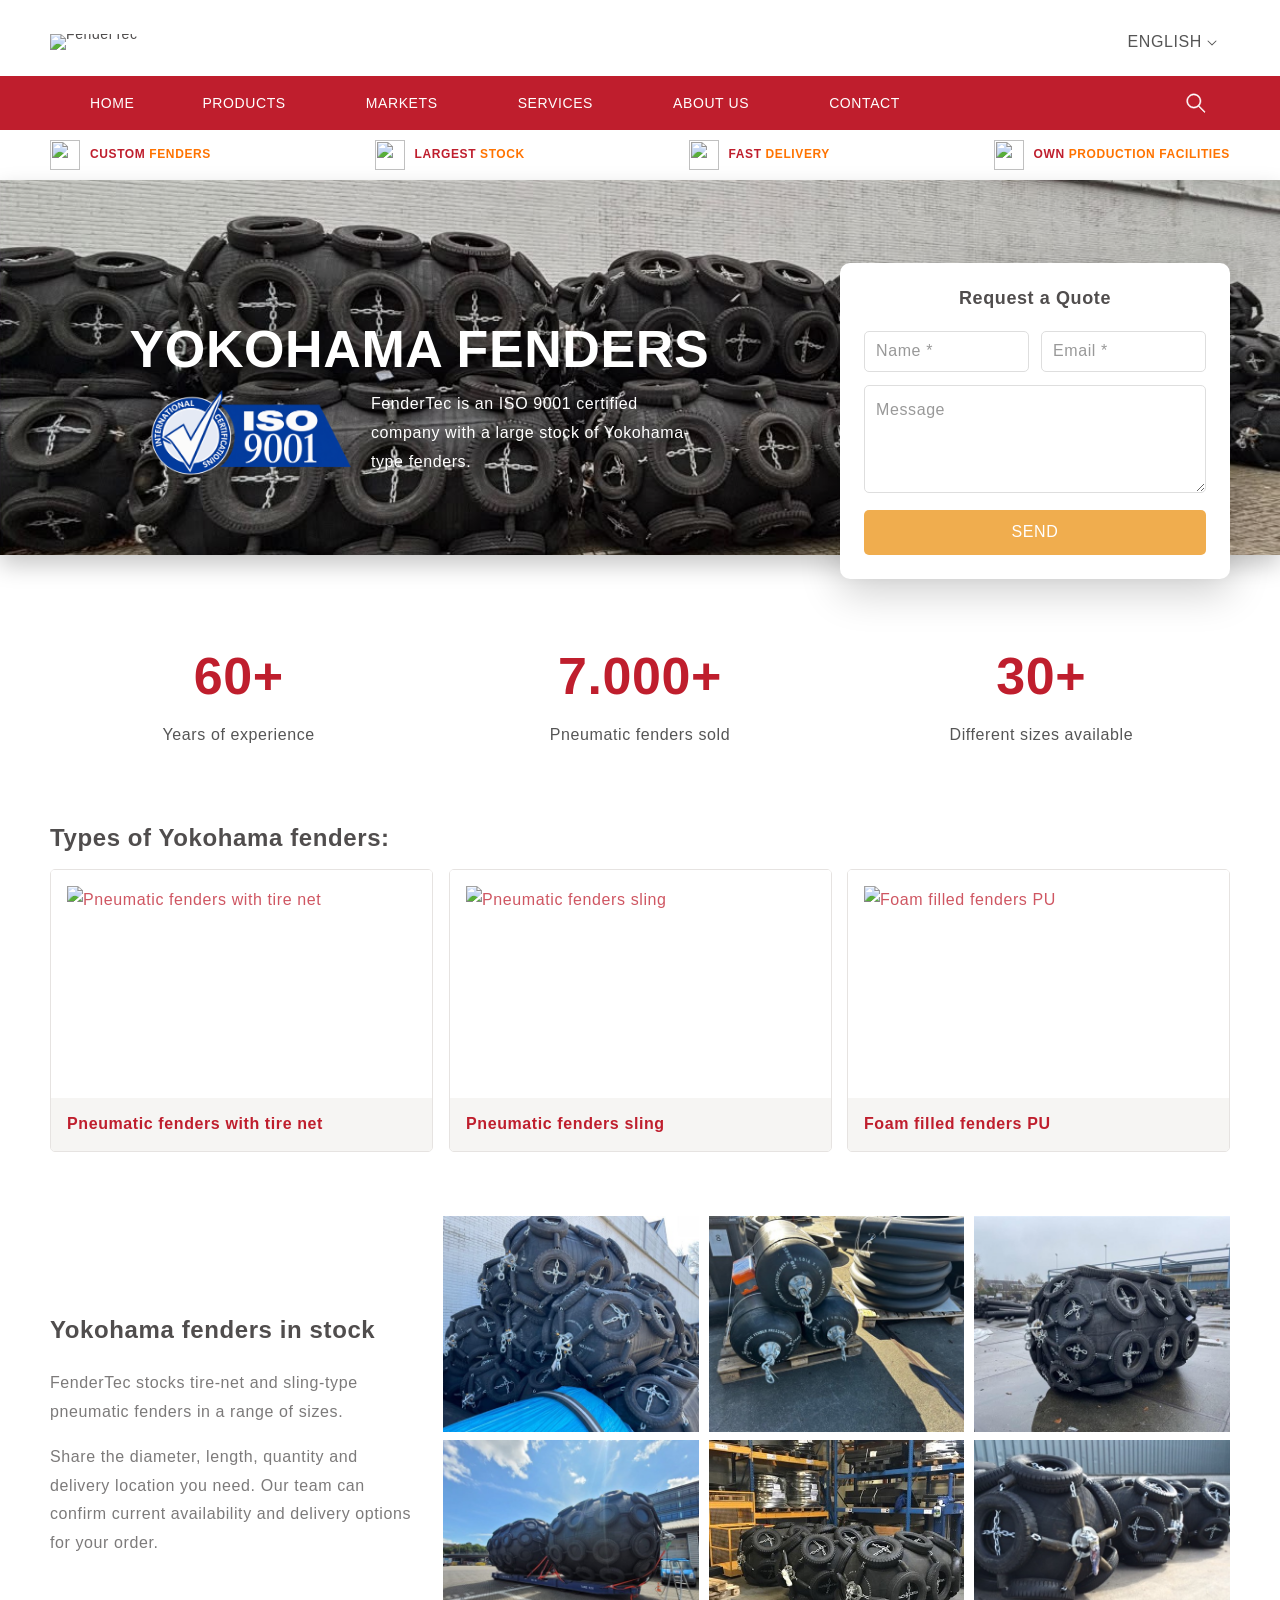
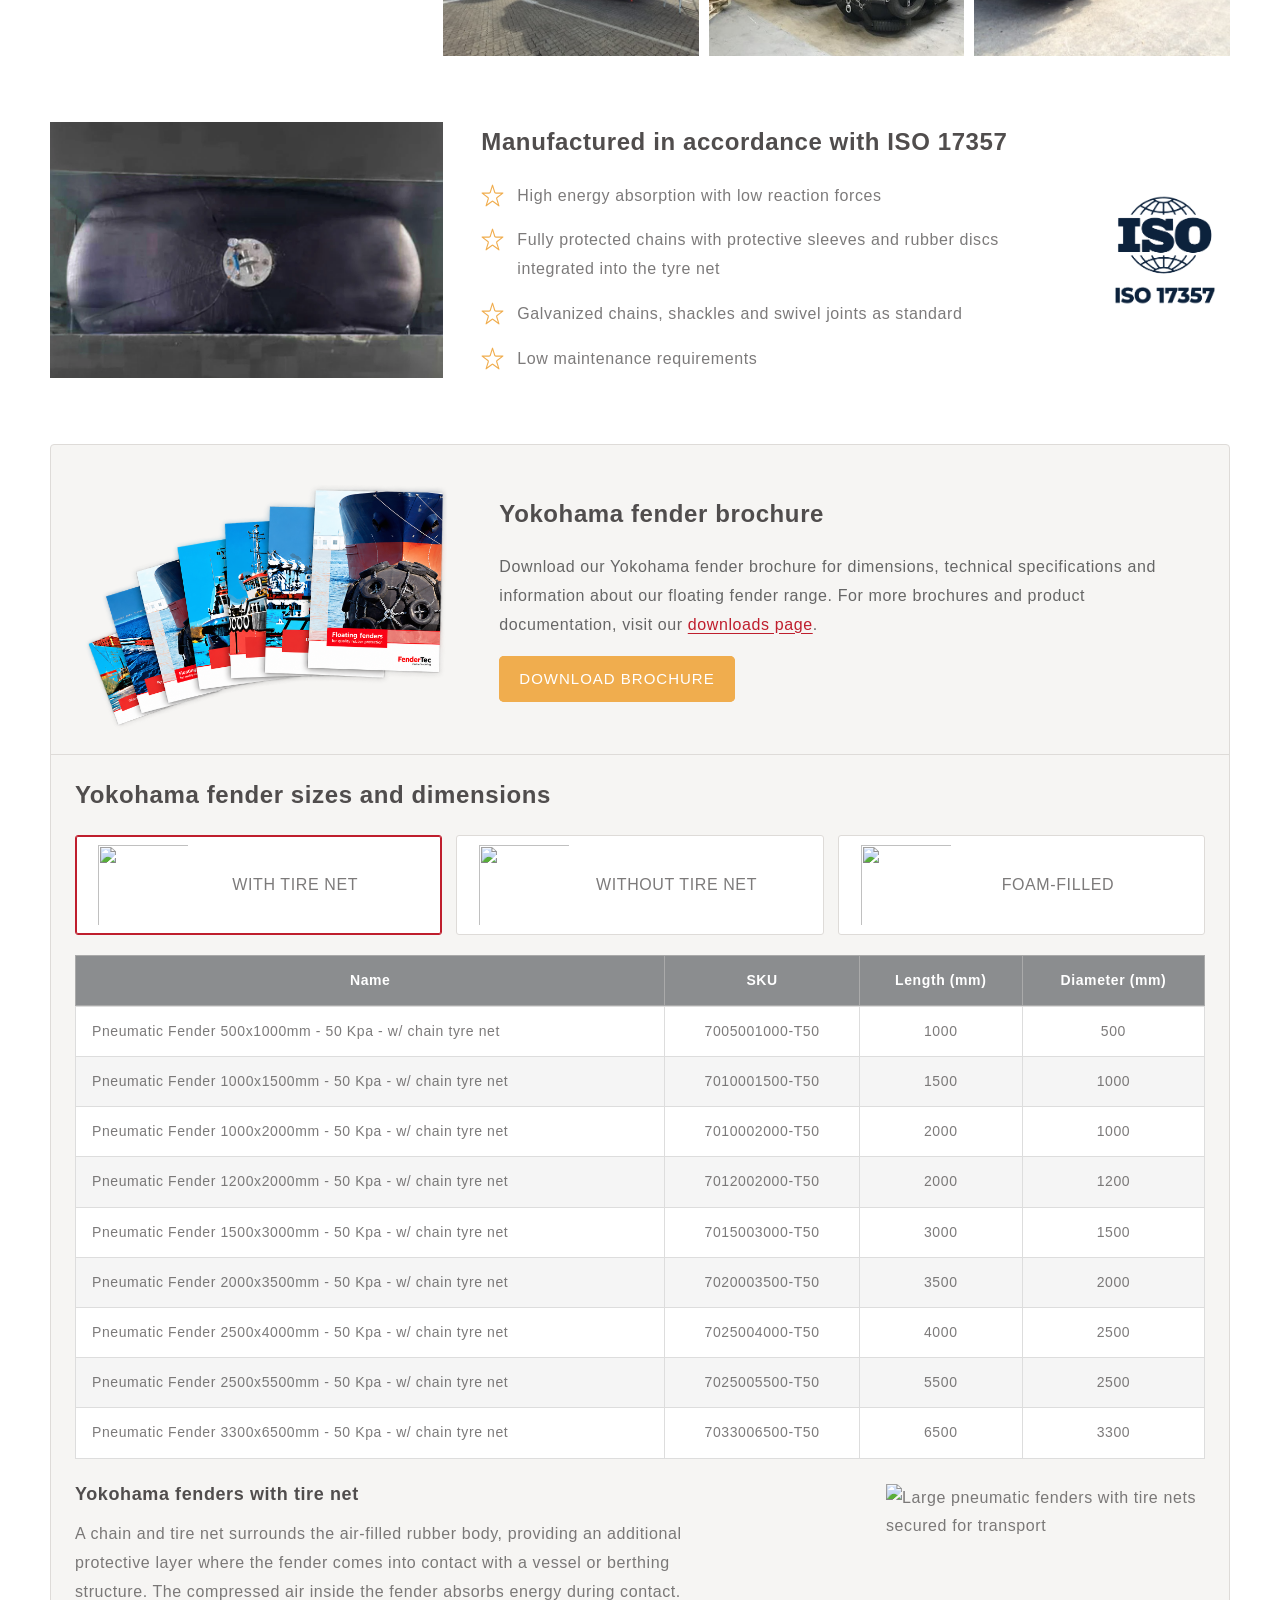
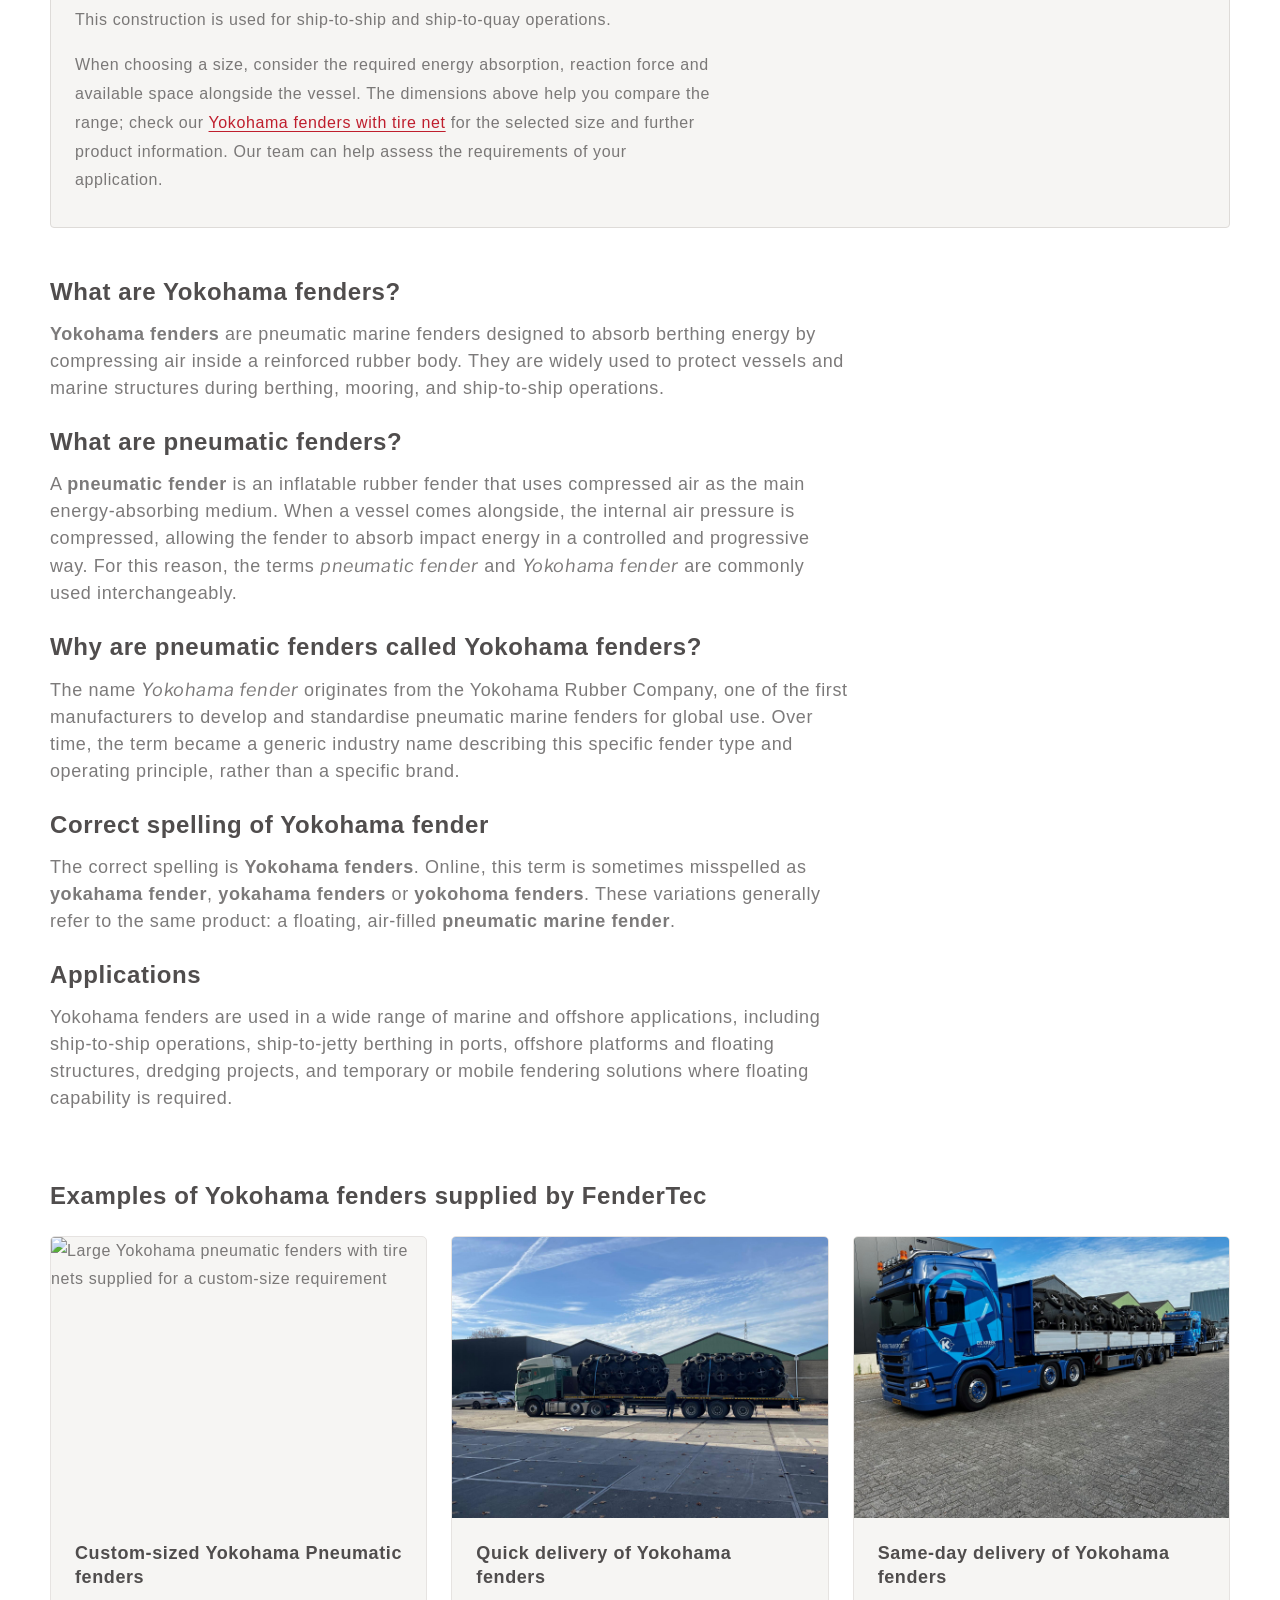
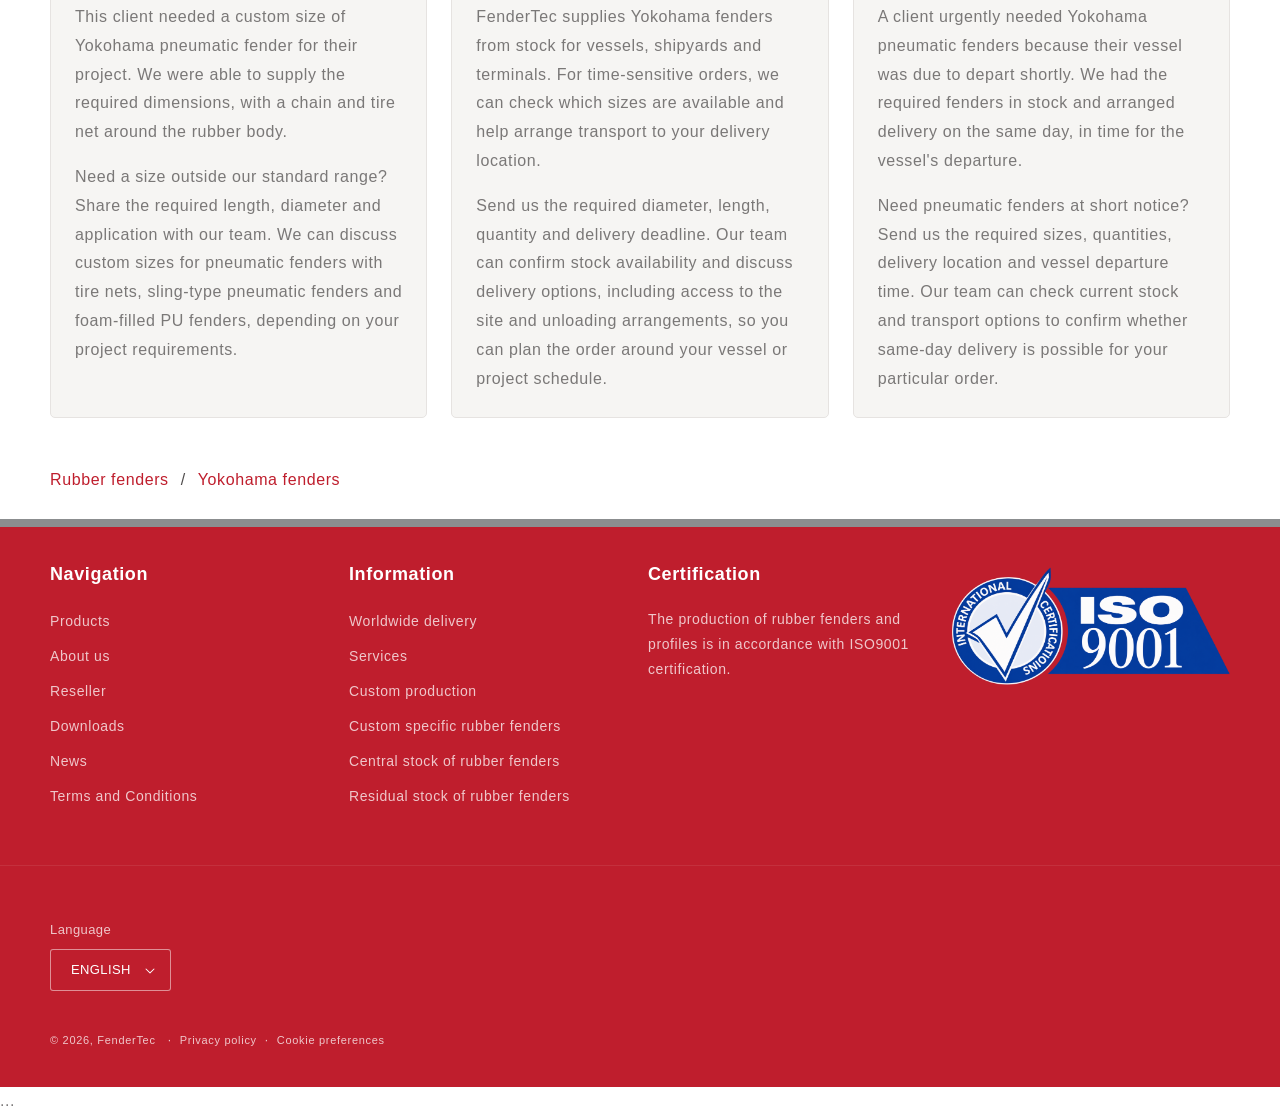
==== commit c99ba503: "Update three Yokohama previews with ISO 17357 features and aligned images" ====
--- a/yokohama-preview/com.html
+++ b/yokohama-preview/com.html
@@ -6521,316 +6521,7 @@
   font-family: 'object-fit: contain';
 }
 </style>
-<!-- BEGIN app block: shopify://apps/globo-mega-menu/blocks/app-embed/7a00835e-fe40-45a5-a615-2eb4ab697b58 -->
-<link href="https://cdn.shopify.com/extensions/01a16827-d5fa-7f09-abed-82932e956fc9/mega-menu-builder-417/assets/globo.menu.submenu-styles.min.css" media="all" rel="stylesheet"/>
-<link href="https://cdn.shopify.com/extensions/01a16827-d5fa-7f09-abed-82932e956fc9/mega-menu-builder-417/assets/globo.menu.main-navigation-styles.min.css" media="all" rel="stylesheet" type="text/css"/>
-
-<link href="https://cdn.shopify.com/extensions/01a16827-d5fa-7f09-abed-82932e956fc9/mega-menu-builder-417/assets/remixicon.min.css" media="all" rel="stylesheet" type="text/css"/>
-<style>
-.gm-menu-installed .gm-menu.gm-menu-68656 {
-  background-color: rgba(191, 30, 45, 1) !important;
-  color: rgba(191, 30, 45, 1);
-  font-family: "Libre Franklin", sans-serif;
-  font-size: 13px;
-}
-.gm-menu-installed .gm-menu.gm-menu-68656.gm-bordered:not(.gm-menu-mobile):not(.gm-vertical) > .gm-level-0 + .gm-level-0 {
-  border-left: 1px solid rgba(255, 255, 255, 0.6260364589406483) !important;
-}
-.gm-menu-installed .gm-menu.gm-bordered.gm-vertical > .gm-level-0 + .gm-level-0:not(.searchItem),
-.gm-menu-installed .gm-menu.gm-menu-68656.gm-mobile-bordered.gm-menu-mobile > .gm-level-0 + .gm-level-0:not(.searchItem){
-  border-top: 1px solid rgba(255, 255, 255, 0.6260364589406483) !important;
-}
-.gm-menu-installed .gm-menu.gm-menu-68656 .gm-item.gm-level-0 > .gm-target > .gm-text{
-  font-family: "Libre Franklin", sans-serif !important;
-}
-.gm-menu-installed .gm-menu.gm-menu-68656 .gm-item.gm-level-0 > .gm-target{
-  padding: 15px 45px !important;
-  font-family: "Libre Franklin", sans-serif !important;
-}
-
-.gm-menu-mobile .gm-retractor:after {
-  margin-right: 45px !important;
-}
-
-.gm-back-retractor:after {
-  margin-left: 45px !important;
-}
-
-.gm-menu-installed .gm-menu.gm-menu-68656 .gm-item.gm-level-0 > .gm-target,
-.gm-menu-installed .gm-menu.gm-menu-68656 .gm-item.gm-level-0 > .gm-target > .gm-icon,
-.gm-menu-installed .gm-menu.gm-menu-68656 .gm-item.gm-level-0 > .gm-target > .gm-text,
-.gm-menu-installed .gm-menu.gm-menu-68656 .gm-item.gm-level-0 > .gm-target > .gm-retractor {
-  color: #ffffff !important;
-  font-size: 14px !important;
-  font-weight: 600 !important;
-  font-style: normal !important;
-  line-height: 0px !important;
-}
-
-.gm-menu.gm-menu-68656 .gm-submenu.gm-search-form input{
-  line-height: 20px !important;
-}
-
-.gm-menu-installed .gm-menu.gm-menu-68656 .gm-item.gm-level-0.gm-active > .gm-target,
-.gm-menu-installed .gm-menu.gm-menu-68656 .gm-item.gm-level-0:hover > .gm-target{
-  background-color: rgba(74, 74, 74, 1) !important;
-}
-
-.gm-menu-installed .gm-menu.gm-menu-68656 .gm-item.gm-level-0.gm-active > .gm-target,
-.gm-menu-installed .gm-menu.gm-menu-68656 .gm-item.gm-level-0.gm-active > .gm-target > .gm-icon,
-.gm-menu-installed .gm-menu.gm-menu-68656 .gm-item.gm-level-0.gm-active > .gm-target > .gm-text,
-.gm-menu-installed .gm-menu.gm-menu-68656 .gm-item.gm-level-0.gm-active > .gm-target > .gm-retractor,
-.gm-menu-installed .gm-menu.gm-menu-68656 .gm-item.gm-level-0:hover > .gm-target,
-.gm-menu-installed .gm-menu.gm-menu-68656 .gm-item.gm-level-0:hover > .gm-target > .gm-icon,
-.gm-menu-installed .gm-menu.gm-menu-68656 .gm-item.gm-level-0:hover > .gm-target > .gm-text,
-.gm-menu-installed .gm-menu.gm-menu-68656 .gm-item.gm-level-0:hover > .gm-target > .gm-retractor{
-  color: rgba(255, 255, 255, 1) !important;
-}
-
-.gm-menu-installed .gm-menu.gm-menu-68656 .gm-submenu.gm-submenu-bordered:not(.gm-aliexpress) {
-  border: 1px solid rgba(191, 30, 45, 1) !important;
-}
-
-.gm-menu-installed .gm-menu.gm-menu-68656.gm-menu-mobile .gm-tabs > .gm-tab-links > .gm-item {
-  border-top: 1px solid rgba(191, 30, 45, 1) !important;
-}
-
-.gm-menu-installed .gm-menu.gm-menu-68656 .gm-tab-links > .gm-item.gm-active > .gm-target{
-  background-color: #d9d9d9 !important;
-}
-
-.gm-menu-installed .gm-menu.gm-menu-68656 .gm-submenu.gm-mega,
-.gm-menu-installed .gm-menu.gm-menu-68656 .gm-submenu.gm-search-form,
-.gm-menu-installed .gm-menu.gm-menu-68656 .gm-submenu-aliexpress .gm-tab-links,
-.gm-menu-installed .gm-menu.gm-menu-68656 .gm-submenu-aliexpress .gm-tab-content,
-.gm-menu-installed .gm-menu.gm-menu-mobile.gm-submenu-open-style-slide.gm-menu-68656 .gm-submenu.gm-aliexpress,
-.gm-menu-installed .gm-menu.gm-menu-mobile.gm-submenu-open-style-slide.gm-menu-68656 .gm-tab-panel,
-.gm-menu-installed .gm-menu.gm-menu-mobile.gm-submenu-open-style-slide.gm-menu-68656 .gm-links .gm-links-group {
-  background-color: rgba(245, 245, 245, 1) !important;
-}
-.gm-menu-installed .gm-menu.gm-menu-68656 .gm-submenu-bordered .gm-tabs-left > .gm-tab-links {
-  border-right: 1px solid rgba(191, 30, 45, 1) !important;
-}
-.gm-menu-installed .gm-menu.gm-menu-68656 .gm-submenu-bordered .gm-tabs-top > .gm-tab-links {
-  border-bottom: 1px solid rgba(191, 30, 45, 1) !important;
-}
-.gm-menu-installed .gm-menu.gm-menu-68656 .gm-submenu-bordered .gm-tabs-right > .gm-tab-links {
-  border-left: 1px solid rgba(191, 30, 45, 1) !important;
-}
-.gm-menu-installed .gm-menu.gm-menu-68656 .gm-tab-links > .gm-item > .gm-target,
-.gm-menu-installed .gm-menu.gm-menu-68656 .gm-tab-links > .gm-item > .gm-target > .gm-text{
-  font-family: "Libre Franklin", sans-serif;
-  font-size: 14px;
-  font-weight: 600;
-  font-style: normal;
-}
-.gm-menu-installed .gm-menu.gm-menu-68656 .gm-tab-links > .gm-item > .gm-target > .gm-icon{
-  font-size: 14px;
-}
-.gm-menu-installed .gm-menu.gm-menu-68656 .gm-tab-links > .gm-item > .gm-target,
-.gm-menu-installed .gm-menu.gm-menu-68656 .gm-tab-links > .gm-item > .gm-target > .gm-text,
-.gm-menu-installed .gm-menu.gm-menu-68656 .gm-tab-links > .gm-item > .gm-target > .gm-retractor,
-.gm-menu-installed .gm-menu.gm-menu-68656 .gm-tab-links > .gm-item > .gm-target > .gm-icon,
-.gm-menu-installed .gm-menu.gm-menu-mobile.gm-submenu-open-style-slide.gm-menu-68656 .gm-tabs .gm-tab-panel .gm-header > button > .gm-target,
-.gm-menu-installed .gm-menu.gm-menu-mobile.gm-submenu-open-style-slide.gm-menu-68656 .gm-tabs .gm-tab-panel .gm-header > button > .gm-target > .gm-text,
-.gm-menu-installed .gm-menu.gm-menu-mobile.gm-submenu-open-style-slide.gm-menu-68656 .gm-tabs .gm-tab-panel > .gm-header > button > .gm-back-retractor {
-  color: #202020 !important;
-}
-.gm-menu-installed .gm-menu.gm-menu-68656 .gm-tab-links > .gm-item.gm-active > .gm-target,
-.gm-menu-installed .gm-menu.gm-menu-68656 .gm-tab-links > .gm-item.gm-active > .gm-target > .gm-text,
-.gm-menu-installed .gm-menu.gm-menu-68656 .gm-tab-links > .gm-item.gm-active > .gm-target > .gm-retractor,
-.gm-menu-installed .gm-menu.gm-menu-68656 .gm-tab-links > .gm-item.gm-active > .gm-target > .gm-icon,
-.gm-menu-installed .gm-menu.gm-menu-mobile.gm-submenu-open-style-slide.gm-menu-68656 .gm-tab-links > .gm-item > .gm-target:hover > .gm-text,
-.gm-menu-installed .gm-menu.gm-menu-mobile.gm-submenu-open-style-slide.gm-menu-68656 .gm-tab-links > .gm-item > .gm-target:hover > .gm-retractor {
-  color: #000000 !important;
-}
-
-.gm-menu-installed .gm-menu.gm-menu-68656 .gm-dropdown {
-  background-color: rgba(245, 245, 245, 1) !important;
-}
-.gm-menu-installed .gm-menu.gm-menu-68656 .gm-dropdown > li > a,
-.gm-menu-installed .gm-menu.gm-menu-mobile.gm-submenu-open-style-slide.gm-menu-68656 .gm-header > button > .gm-target {
-  line-height: 20px !important;
-}
-.gm-menu-installed .gm-menu.gm-menu-68656 .gm-tab-links > li > a {
-  line-height: 20px !important;
-}
-.gm-menu-installed .gm-menu.gm-menu-68656 .gm-links > li:not(.gm-heading) > a,
-.gm-menu-installed .gm-menu.gm-menu-68656 .gm-links > .gm-links-group > li:not(.gm-heading) > a {
-  line-height: 20px !important;
-}
-.gm-html-inner,
-.gm-menu-installed .gm-menu.gm-menu-68656 .gm-submenu .gm-item .gm-target{
-  color: rgba(191, 30, 45, 1) !important;
-  font-family: "Libre Franklin", sans-serif !important;
-  font-size: 13px !important;
-  font-weight: 600 !important;
-  font-style: normal !important;
-}
-.gm-menu-installed .gm-menu.gm-menu-mobile.gm-submenu-open-style-slide.gm-menu-68656 .gm-submenu .gm-item .gm-back-retractor  {
-  color: rgba(191, 30, 45, 1) !important;
-}
-.gm-menu-installed .gm-menu.gm-menu-68656 .gm-submenu .gm-item .gm-target .gm-icon {
-  font-size: 13px !important;
-}
-.gm-menu-installed .gm-menu.gm-menu-68656 .gm-submenu .gm-item .gm-heading,
-.gm-menu-installed .gm-menu.gm-menu-68656 .gm-submenu .gm-item .gm-heading .gm-target{
-  color: rgba(191, 30, 45, 1) !important;
-  font-family: "Libre Franklin", sans-serif !important;
-  font-size: 14px !important;
-  font-weight: 700 !important;
-  font-style: normal !important;
-}
-.gm-menu-installed .gm-menu.gm-menu-mobile.gm-submenu-open-style-slide.gm-menu-68656 .gm-submenu .gm-item .gm-heading .gm-back-retractor {
-  color: rgba(191, 30, 45, 1) !important;
-}
-.gm-menu-installed .gm-menu.gm-menu-68656 .gm-submenu .gm-target:hover,
-.gm-menu-installed .gm-menu.gm-menu-68656 .gm-submenu .gm-target:hover .gm-text,
-.gm-menu-installed .gm-menu.gm-menu-68656 .gm-submenu .gm-target:hover .gm-icon,
-.gm-menu-installed .gm-menu.gm-menu-68656 .gm-submenu .gm-target:hover .gm-retractor{
-  color: rgba(191, 30, 45, 1) !important;
-}
-
-.gm-menu-installed .gm-menu.gm-menu-mobile.gm-submenu-open-style-slide.gm-menu-68656 .gm-submenu .gm-target:hover .gm-text,
-.gm-menu-installed .gm-menu.gm-menu-mobile.gm-submenu-open-style-slide.gm-menu-68656 .gm-submenu .gm-target:hover .gm-icon {
-  color: rgba(191, 30, 45, 1) !important;
-}
-
-.gm-menu-installed .gm-menu.gm-menu-68656 .gm-submenu .gm-target:hover .gm-price {
-  color: rgba(191, 30, 45, 1) !important;
-}
-.gm-menu-installed .gm-menu.gm-menu-68656 .gm-submenu .gm-target:hover .gm-old-price {
-  color: #969696 !important;
-}
-.gm-menu-installed .gm-menu.gm-menu-68656 > .gm-item.gm-level-0 >.gm-target:hover > .gm-text > .gm-description,
-.gm-menu-installed .gm-menu.gm-menu-68656 .gm-submenu .gm-target:hover > .gm-text > .gm-description {
-  color: #4d5bcd !important;
-}
-
-.gm-menu-installed .gm-menu.gm-menu-68656 > .gm-item.gm-level-0 .gm-description,
-.gm-menu-installed .gm-menu.gm-menu-68656 .gm-submenu .gm-item .gm-description {
-  color: #969696 !important;
-    font-family: "Libre Franklin", sans-serif !important;
-  font-size: 12px !important;
-  font-weight: 400 !important;
-  font-style: normal !important;
-  }
-.gm-menu.gm-menu-68656 .gm-label.gm-sale-label{
-  color: rgba(255, 255, 255, 1) !important;
-  background: #ec523e !important;
-}
-.gm-menu.gm-menu-68656 .gm-label.gm-sold_out-label{
-  color: #757575 !important;
-  background: #d5d5d5 !important;
-}
-
-.theme_store_id_777 .drawer a, 
-.drawer h3, 
-.drawer .h3,
-.theme_store_id_601.gm-menu-installed .gm-menu.gm-menu-68656 .gm-level-0 > a.icon-account,
-.theme_store_id_601.gm-menu-installed .gm-menu.gm-menu-68656 .gm-level-0 > a.icon-search,
-.theme_store_id_601 #nav.gm-menu.gm-menu-68656 .gm-level-0 > a,
-.gm-menu-installed .gm-menu.gm-menu-68656 > .gm-level-0.gm-theme-li > a
-.theme_store_id_601 #nav.gm-menu.gm-menu-68656 .gm-level-0 > select.currencies {
-  color: #ffffff !important;
-}
-
-.theme_store_id_601 #nav.gm-menu.gm-menu-68656 .gm-level-0 > select.currencies > option {
-  background-color: rgba(191, 30, 45, 1) !important;
-}
-
-.gm-menu-installed .gm-menu.gm-menu-68656 > .gm-level-0.gm-theme-li > a {
-  font-family: "Libre Franklin", sans-serif !important;
-  font-size: 14px !important;
-}
-
-.gm-menu.gm-menu-68656 .gm-product-atc input.gm-btn-atc{
-  color: rgba(255, 255, 255, 1) !important;
-  background-color: #1F1F1F !important;
-  font-family: "Libre Franklin", sans-serif !important;
-}
-
-.gm-menu.gm-menu-68656 .gm-product-atc input.gm-btn-atc:hover{
-  color: #FFFFFF !important;
-  background-color: #000000 !important;
-}
-
-.gm-menu.gm-menu-68656.gm-transition-fade .gm-item>.gm-submenu {
-  -webkit-transition-duration: 300ms;
-  transition-duration: 300ms;
-  transition-delay: 150ms !important;
-  -webkit-transition-delay: 150ms !important;
-}
-
-.gm-menu.gm-menu-68656.gm-transition-shiftup .gm-item>.gm-submenu {
-  -webkit-transition-duration: 300ms;
-  transition-duration: 300ms;
-  transition-delay: 150ms !important;
-  -webkit-transition-delay: 150ms !important;
-}
-
-.gm-menu-installed .gm-menu.gm-menu-68656 > .gm-level-0.has-custom-color > .gm-target,
-.gm-menu-installed .gm-menu.gm-menu-68656 > .gm-level-0.has-custom-color > .gm-target .gm-icon, 
-.gm-menu-installed .gm-menu.gm-menu-68656 > .gm-level-0.has-custom-color > .gm-target .gm-retractor, 
-.gm-menu-installed .gm-menu.gm-menu-68656 > .gm-level-0.has-custom-color > .gm-target .gm-text{
-  color: var(--gm-item-custom-color, #ffffff) !important;
-}
-.gm-menu-installed .gm-menu.gm-menu-68656 > .gm-level-0.has-custom-color > .gm-target{
-  background: var(--gm-item-custom-background-color, rgba(191, 30, 45, 1)) !important;
-}
-
-.gm-menu-installed .gm-menu.gm-menu-68656 > .gm-level-0.has-custom-color.gm-active > .gm-target,
-.gm-menu-installed .gm-menu.gm-menu-68656 > .gm-level-0.has-custom-color.gm-active > .gm-target .gm-icon, 
-.gm-menu-installed .gm-menu.gm-menu-68656 > .gm-level-0.has-custom-color.gm-active > .gm-target .gm-retractor, 
-.gm-menu-installed .gm-menu.gm-menu-68656 > .gm-level-0.has-custom-color.gm-active > .gm-target .gm-text,
-.gm-menu-installed .gm-menu.gm-menu-68656 > .gm-level-0.has-custom-color:hover > .gm-target, 
-.gm-menu-installed .gm-menu.gm-menu-68656 > .gm-level-0.has-custom-color:hover > .gm-target .gm-icon, 
-.gm-menu-installed .gm-menu.gm-menu-68656 > .gm-level-0.has-custom-color:hover > .gm-target .gm-retractor, 
-.gm-menu-installed .gm-menu.gm-menu-68656 > .gm-level-0.has-custom-color:hover > .gm-target .gm-text{
-  color: var(--gm-item-custom-hover-color, rgba(255, 255, 255, 1)) !important;
-}
-.gm-menu-installed .gm-menu.gm-menu-68656 > .gm-level-0.has-custom-color.gm-active > .gm-target,
-.gm-menu-installed .gm-menu.gm-menu-68656 > .gm-level-0.has-custom-color:hover > .gm-target{
-  background: var(--gm-item-custom-hover-background-color, rgba(74, 74, 74, 1)) !important;
-}
-
-.gm-menu-installed .gm-menu.gm-menu-68656 > .gm-level-0.has-custom-color > .gm-target,
-.gm-menu-installed .gm-menu.gm-menu-68656 > .gm-level-0.has-custom-color > .gm-target .gm-icon, 
-.gm-menu-installed .gm-menu.gm-menu-68656 > .gm-level-0.has-custom-color > .gm-target .gm-retractor, 
-.gm-menu-installed .gm-menu.gm-menu-68656 > .gm-level-0.has-custom-color > .gm-target .gm-text{
- color: var(--gm-item-custom-color) !important;
-}
-.gm-menu-installed .gm-menu.gm-menu-68656 > .gm-level-0.has-custom-color > .gm-target{
- background: var(--gm-item-custom-background-color) !important;
-}
-.gm-menu-installed .gm-menu.gm-menu-68656 > .gm-level-0.has-custom-color.gm-active > .gm-target,
-.gm-menu-installed .gm-menu.gm-menu-68656 > .gm-level-0.has-custom-color.gm-active > .gm-target .gm-icon, 
-.gm-menu-installed .gm-menu.gm-menu-68656 > .gm-level-0.has-custom-color.gm-active > .gm-target .gm-retractor, 
-.gm-menu-installed .gm-menu.gm-menu-68656 > .gm-level-0.has-custom-color.gm-active > .gm-target .gm-text,
-.gm-menu-installed .gm-menu.gm-menu-68656 > .gm-level-0.has-custom-color:hover > .gm-target, 
-.gm-menu-installed .gm-menu.gm-menu-68656 > .gm-level-0.has-custom-color:hover > .gm-target .gm-icon, 
-.gm-menu-installed .gm-menu.gm-menu-68656 > .gm-level-0.has-custom-color:hover > .gm-target .gm-retractor, 
-.gm-menu-installed .gm-menu.gm-menu-68656 > .gm-level-0.has-custom-color:hover > .gm-target .gm-text{
- color: var(--gm-item-custom-hover-color) !important;
-}
-.gm-menu-installed .gm-menu.gm-menu-68656 > .gm-level-0.has-custom-color.gm-active > .gm-target,
-.gm-menu-installed .gm-menu.gm-menu-68656 > .gm-level-0.has-custom-color:hover > .gm-target{
- background: var(--gm-item-custom-hover-background-color) !important;
-}
-.gm-menu-installed .gm-menu.gm-menu-68656 .gm-image a {
- width: var(--gm-item-image-width);
- max-width: 100%;
-}
-.gm-menu-installed .gm-menu.gm-menu-68656 .gm-icon.gm-icon-img {
- width: var(--gm-item-icon-width);
- max-width: var(--gm-item-icon-width, 60px);
-}
-.gm-menu-installed .gm-menu.gm-menu-68656 .gm-item > .gm-submenu {
- transition-delay: 0 !important;
- -webkit-transition-delay: 0 !important;
-}
-</style><link href="https://fonts.googleapis.com/css2?family=Libre+Franklin:ital,wght@0,400;0,600;0,700&amp;display=swap" media="all" rel="stylesheet"/>
-<!-- END app block --><!-- BEGIN app block: shopify://apps/sa-request-a-quote/blocks/app-embed-block/56d84fcb-37c7-4592-bb51-641b7ec5eef0 -->
+<!-- BEGIN app block: shopify://apps/sa-request-a-quote/blocks/app-embed-block/56d84fcb-37c7-4592-bb51-641b7ec5eef0 -->
 
 
 <style>
@@ -6846,6 +6537,315 @@
     
     
 </style>
+<!-- END app block --><!-- BEGIN app block: shopify://apps/globo-mega-menu/blocks/app-embed/7a00835e-fe40-45a5-a615-2eb4ab697b58 -->
+<link href="https://cdn.shopify.com/extensions/01a16827-d5fa-7f09-abed-82932e956fc9/mega-menu-builder-417/assets/globo.menu.submenu-styles.min.css" media="all" rel="stylesheet"/>
+<link href="https://cdn.shopify.com/extensions/01a16827-d5fa-7f09-abed-82932e956fc9/mega-menu-builder-417/assets/globo.menu.main-navigation-styles.min.css" media="all" rel="stylesheet" type="text/css"/>
+
+<link href="https://cdn.shopify.com/extensions/01a16827-d5fa-7f09-abed-82932e956fc9/mega-menu-builder-417/assets/remixicon.min.css" media="all" rel="stylesheet" type="text/css"/>
+<style>
+.gm-menu-installed .gm-menu.gm-menu-68656 {
+  background-color: rgba(191, 30, 45, 1) !important;
+  color: rgba(191, 30, 45, 1);
+  font-family: "Libre Franklin", sans-serif;
+  font-size: 13px;
+}
+.gm-menu-installed .gm-menu.gm-menu-68656.gm-bordered:not(.gm-menu-mobile):not(.gm-vertical) > .gm-level-0 + .gm-level-0 {
+  border-left: 1px solid rgba(255, 255, 255, 0.6260364589406483) !important;
+}
+.gm-menu-installed .gm-menu.gm-bordered.gm-vertical > .gm-level-0 + .gm-level-0:not(.searchItem),
+.gm-menu-installed .gm-menu.gm-menu-68656.gm-mobile-bordered.gm-menu-mobile > .gm-level-0 + .gm-level-0:not(.searchItem){
+  border-top: 1px solid rgba(255, 255, 255, 0.6260364589406483) !important;
+}
+.gm-menu-installed .gm-menu.gm-menu-68656 .gm-item.gm-level-0 > .gm-target > .gm-text{
+  font-family: "Libre Franklin", sans-serif !important;
+}
+.gm-menu-installed .gm-menu.gm-menu-68656 .gm-item.gm-level-0 > .gm-target{
+  padding: 15px 45px !important;
+  font-family: "Libre Franklin", sans-serif !important;
+}
+
+.gm-menu-mobile .gm-retractor:after {
+  margin-right: 45px !important;
+}
+
+.gm-back-retractor:after {
+  margin-left: 45px !important;
+}
+
+.gm-menu-installed .gm-menu.gm-menu-68656 .gm-item.gm-level-0 > .gm-target,
+.gm-menu-installed .gm-menu.gm-menu-68656 .gm-item.gm-level-0 > .gm-target > .gm-icon,
+.gm-menu-installed .gm-menu.gm-menu-68656 .gm-item.gm-level-0 > .gm-target > .gm-text,
+.gm-menu-installed .gm-menu.gm-menu-68656 .gm-item.gm-level-0 > .gm-target > .gm-retractor {
+  color: #ffffff !important;
+  font-size: 14px !important;
+  font-weight: 600 !important;
+  font-style: normal !important;
+  line-height: 0px !important;
+}
+
+.gm-menu.gm-menu-68656 .gm-submenu.gm-search-form input{
+  line-height: 20px !important;
+}
+
+.gm-menu-installed .gm-menu.gm-menu-68656 .gm-item.gm-level-0.gm-active > .gm-target,
+.gm-menu-installed .gm-menu.gm-menu-68656 .gm-item.gm-level-0:hover > .gm-target{
+  background-color: rgba(74, 74, 74, 1) !important;
+}
+
+.gm-menu-installed .gm-menu.gm-menu-68656 .gm-item.gm-level-0.gm-active > .gm-target,
+.gm-menu-installed .gm-menu.gm-menu-68656 .gm-item.gm-level-0.gm-active > .gm-target > .gm-icon,
+.gm-menu-installed .gm-menu.gm-menu-68656 .gm-item.gm-level-0.gm-active > .gm-target > .gm-text,
+.gm-menu-installed .gm-menu.gm-menu-68656 .gm-item.gm-level-0.gm-active > .gm-target > .gm-retractor,
+.gm-menu-installed .gm-menu.gm-menu-68656 .gm-item.gm-level-0:hover > .gm-target,
+.gm-menu-installed .gm-menu.gm-menu-68656 .gm-item.gm-level-0:hover > .gm-target > .gm-icon,
+.gm-menu-installed .gm-menu.gm-menu-68656 .gm-item.gm-level-0:hover > .gm-target > .gm-text,
+.gm-menu-installed .gm-menu.gm-menu-68656 .gm-item.gm-level-0:hover > .gm-target > .gm-retractor{
+  color: rgba(255, 255, 255, 1) !important;
+}
+
+.gm-menu-installed .gm-menu.gm-menu-68656 .gm-submenu.gm-submenu-bordered:not(.gm-aliexpress) {
+  border: 1px solid rgba(191, 30, 45, 1) !important;
+}
+
+.gm-menu-installed .gm-menu.gm-menu-68656.gm-menu-mobile .gm-tabs > .gm-tab-links > .gm-item {
+  border-top: 1px solid rgba(191, 30, 45, 1) !important;
+}
+
+.gm-menu-installed .gm-menu.gm-menu-68656 .gm-tab-links > .gm-item.gm-active > .gm-target{
+  background-color: #d9d9d9 !important;
+}
+
+.gm-menu-installed .gm-menu.gm-menu-68656 .gm-submenu.gm-mega,
+.gm-menu-installed .gm-menu.gm-menu-68656 .gm-submenu.gm-search-form,
+.gm-menu-installed .gm-menu.gm-menu-68656 .gm-submenu-aliexpress .gm-tab-links,
+.gm-menu-installed .gm-menu.gm-menu-68656 .gm-submenu-aliexpress .gm-tab-content,
+.gm-menu-installed .gm-menu.gm-menu-mobile.gm-submenu-open-style-slide.gm-menu-68656 .gm-submenu.gm-aliexpress,
+.gm-menu-installed .gm-menu.gm-menu-mobile.gm-submenu-open-style-slide.gm-menu-68656 .gm-tab-panel,
+.gm-menu-installed .gm-menu.gm-menu-mobile.gm-submenu-open-style-slide.gm-menu-68656 .gm-links .gm-links-group {
+  background-color: rgba(245, 245, 245, 1) !important;
+}
+.gm-menu-installed .gm-menu.gm-menu-68656 .gm-submenu-bordered .gm-tabs-left > .gm-tab-links {
+  border-right: 1px solid rgba(191, 30, 45, 1) !important;
+}
+.gm-menu-installed .gm-menu.gm-menu-68656 .gm-submenu-bordered .gm-tabs-top > .gm-tab-links {
+  border-bottom: 1px solid rgba(191, 30, 45, 1) !important;
+}
+.gm-menu-installed .gm-menu.gm-menu-68656 .gm-submenu-bordered .gm-tabs-right > .gm-tab-links {
+  border-left: 1px solid rgba(191, 30, 45, 1) !important;
+}
+.gm-menu-installed .gm-menu.gm-menu-68656 .gm-tab-links > .gm-item > .gm-target,
+.gm-menu-installed .gm-menu.gm-menu-68656 .gm-tab-links > .gm-item > .gm-target > .gm-text{
+  font-family: "Libre Franklin", sans-serif;
+  font-size: 14px;
+  font-weight: 600;
+  font-style: normal;
+}
+.gm-menu-installed .gm-menu.gm-menu-68656 .gm-tab-links > .gm-item > .gm-target > .gm-icon{
+  font-size: 14px;
+}
+.gm-menu-installed .gm-menu.gm-menu-68656 .gm-tab-links > .gm-item > .gm-target,
+.gm-menu-installed .gm-menu.gm-menu-68656 .gm-tab-links > .gm-item > .gm-target > .gm-text,
+.gm-menu-installed .gm-menu.gm-menu-68656 .gm-tab-links > .gm-item > .gm-target > .gm-retractor,
+.gm-menu-installed .gm-menu.gm-menu-68656 .gm-tab-links > .gm-item > .gm-target > .gm-icon,
+.gm-menu-installed .gm-menu.gm-menu-mobile.gm-submenu-open-style-slide.gm-menu-68656 .gm-tabs .gm-tab-panel .gm-header > button > .gm-target,
+.gm-menu-installed .gm-menu.gm-menu-mobile.gm-submenu-open-style-slide.gm-menu-68656 .gm-tabs .gm-tab-panel .gm-header > button > .gm-target > .gm-text,
+.gm-menu-installed .gm-menu.gm-menu-mobile.gm-submenu-open-style-slide.gm-menu-68656 .gm-tabs .gm-tab-panel > .gm-header > button > .gm-back-retractor {
+  color: #202020 !important;
+}
+.gm-menu-installed .gm-menu.gm-menu-68656 .gm-tab-links > .gm-item.gm-active > .gm-target,
+.gm-menu-installed .gm-menu.gm-menu-68656 .gm-tab-links > .gm-item.gm-active > .gm-target > .gm-text,
+.gm-menu-installed .gm-menu.gm-menu-68656 .gm-tab-links > .gm-item.gm-active > .gm-target > .gm-retractor,
+.gm-menu-installed .gm-menu.gm-menu-68656 .gm-tab-links > .gm-item.gm-active > .gm-target > .gm-icon,
+.gm-menu-installed .gm-menu.gm-menu-mobile.gm-submenu-open-style-slide.gm-menu-68656 .gm-tab-links > .gm-item > .gm-target:hover > .gm-text,
+.gm-menu-installed .gm-menu.gm-menu-mobile.gm-submenu-open-style-slide.gm-menu-68656 .gm-tab-links > .gm-item > .gm-target:hover > .gm-retractor {
+  color: #000000 !important;
+}
+
+.gm-menu-installed .gm-menu.gm-menu-68656 .gm-dropdown {
+  background-color: rgba(245, 245, 245, 1) !important;
+}
+.gm-menu-installed .gm-menu.gm-menu-68656 .gm-dropdown > li > a,
+.gm-menu-installed .gm-menu.gm-menu-mobile.gm-submenu-open-style-slide.gm-menu-68656 .gm-header > button > .gm-target {
+  line-height: 20px !important;
+}
+.gm-menu-installed .gm-menu.gm-menu-68656 .gm-tab-links > li > a {
+  line-height: 20px !important;
+}
+.gm-menu-installed .gm-menu.gm-menu-68656 .gm-links > li:not(.gm-heading) > a,
+.gm-menu-installed .gm-menu.gm-menu-68656 .gm-links > .gm-links-group > li:not(.gm-heading) > a {
+  line-height: 20px !important;
+}
+.gm-html-inner,
+.gm-menu-installed .gm-menu.gm-menu-68656 .gm-submenu .gm-item .gm-target{
+  color: rgba(191, 30, 45, 1) !important;
+  font-family: "Libre Franklin", sans-serif !important;
+  font-size: 13px !important;
+  font-weight: 600 !important;
+  font-style: normal !important;
+}
+.gm-menu-installed .gm-menu.gm-menu-mobile.gm-submenu-open-style-slide.gm-menu-68656 .gm-submenu .gm-item .gm-back-retractor  {
+  color: rgba(191, 30, 45, 1) !important;
+}
+.gm-menu-installed .gm-menu.gm-menu-68656 .gm-submenu .gm-item .gm-target .gm-icon {
+  font-size: 13px !important;
+}
+.gm-menu-installed .gm-menu.gm-menu-68656 .gm-submenu .gm-item .gm-heading,
+.gm-menu-installed .gm-menu.gm-menu-68656 .gm-submenu .gm-item .gm-heading .gm-target{
+  color: rgba(191, 30, 45, 1) !important;
+  font-family: "Libre Franklin", sans-serif !important;
+  font-size: 14px !important;
+  font-weight: 700 !important;
+  font-style: normal !important;
+}
+.gm-menu-installed .gm-menu.gm-menu-mobile.gm-submenu-open-style-slide.gm-menu-68656 .gm-submenu .gm-item .gm-heading .gm-back-retractor {
+  color: rgba(191, 30, 45, 1) !important;
+}
+.gm-menu-installed .gm-menu.gm-menu-68656 .gm-submenu .gm-target:hover,
+.gm-menu-installed .gm-menu.gm-menu-68656 .gm-submenu .gm-target:hover .gm-text,
+.gm-menu-installed .gm-menu.gm-menu-68656 .gm-submenu .gm-target:hover .gm-icon,
+.gm-menu-installed .gm-menu.gm-menu-68656 .gm-submenu .gm-target:hover .gm-retractor{
+  color: rgba(191, 30, 45, 1) !important;
+}
+
+.gm-menu-installed .gm-menu.gm-menu-mobile.gm-submenu-open-style-slide.gm-menu-68656 .gm-submenu .gm-target:hover .gm-text,
+.gm-menu-installed .gm-menu.gm-menu-mobile.gm-submenu-open-style-slide.gm-menu-68656 .gm-submenu .gm-target:hover .gm-icon {
+  color: rgba(191, 30, 45, 1) !important;
+}
+
+.gm-menu-installed .gm-menu.gm-menu-68656 .gm-submenu .gm-target:hover .gm-price {
+  color: rgba(191, 30, 45, 1) !important;
+}
+.gm-menu-installed .gm-menu.gm-menu-68656 .gm-submenu .gm-target:hover .gm-old-price {
+  color: #969696 !important;
+}
+.gm-menu-installed .gm-menu.gm-menu-68656 > .gm-item.gm-level-0 >.gm-target:hover > .gm-text > .gm-description,
+.gm-menu-installed .gm-menu.gm-menu-68656 .gm-submenu .gm-target:hover > .gm-text > .gm-description {
+  color: #4d5bcd !important;
+}
+
+.gm-menu-installed .gm-menu.gm-menu-68656 > .gm-item.gm-level-0 .gm-description,
+.gm-menu-installed .gm-menu.gm-menu-68656 .gm-submenu .gm-item .gm-description {
+  color: #969696 !important;
+    font-family: "Libre Franklin", sans-serif !important;
+  font-size: 12px !important;
+  font-weight: 400 !important;
+  font-style: normal !important;
+  }
+.gm-menu.gm-menu-68656 .gm-label.gm-sale-label{
+  color: rgba(255, 255, 255, 1) !important;
+  background: #ec523e !important;
+}
+.gm-menu.gm-menu-68656 .gm-label.gm-sold_out-label{
+  color: #757575 !important;
+  background: #d5d5d5 !important;
+}
+
+.theme_store_id_777 .drawer a, 
+.drawer h3, 
+.drawer .h3,
+.theme_store_id_601.gm-menu-installed .gm-menu.gm-menu-68656 .gm-level-0 > a.icon-account,
+.theme_store_id_601.gm-menu-installed .gm-menu.gm-menu-68656 .gm-level-0 > a.icon-search,
+.theme_store_id_601 #nav.gm-menu.gm-menu-68656 .gm-level-0 > a,
+.gm-menu-installed .gm-menu.gm-menu-68656 > .gm-level-0.gm-theme-li > a
+.theme_store_id_601 #nav.gm-menu.gm-menu-68656 .gm-level-0 > select.currencies {
+  color: #ffffff !important;
+}
+
+.theme_store_id_601 #nav.gm-menu.gm-menu-68656 .gm-level-0 > select.currencies > option {
+  background-color: rgba(191, 30, 45, 1) !important;
+}
+
+.gm-menu-installed .gm-menu.gm-menu-68656 > .gm-level-0.gm-theme-li > a {
+  font-family: "Libre Franklin", sans-serif !important;
+  font-size: 14px !important;
+}
+
+.gm-menu.gm-menu-68656 .gm-product-atc input.gm-btn-atc{
+  color: rgba(255, 255, 255, 1) !important;
+  background-color: #1F1F1F !important;
+  font-family: "Libre Franklin", sans-serif !important;
+}
+
+.gm-menu.gm-menu-68656 .gm-product-atc input.gm-btn-atc:hover{
+  color: #FFFFFF !important;
+  background-color: #000000 !important;
+}
+
+.gm-menu.gm-menu-68656.gm-transition-fade .gm-item>.gm-submenu {
+  -webkit-transition-duration: 300ms;
+  transition-duration: 300ms;
+  transition-delay: 150ms !important;
+  -webkit-transition-delay: 150ms !important;
+}
+
+.gm-menu.gm-menu-68656.gm-transition-shiftup .gm-item>.gm-submenu {
+  -webkit-transition-duration: 300ms;
+  transition-duration: 300ms;
+  transition-delay: 150ms !important;
+  -webkit-transition-delay: 150ms !important;
+}
+
+.gm-menu-installed .gm-menu.gm-menu-68656 > .gm-level-0.has-custom-color > .gm-target,
+.gm-menu-installed .gm-menu.gm-menu-68656 > .gm-level-0.has-custom-color > .gm-target .gm-icon, 
+.gm-menu-installed .gm-menu.gm-menu-68656 > .gm-level-0.has-custom-color > .gm-target .gm-retractor, 
+.gm-menu-installed .gm-menu.gm-menu-68656 > .gm-level-0.has-custom-color > .gm-target .gm-text{
+  color: var(--gm-item-custom-color, #ffffff) !important;
+}
+.gm-menu-installed .gm-menu.gm-menu-68656 > .gm-level-0.has-custom-color > .gm-target{
+  background: var(--gm-item-custom-background-color, rgba(191, 30, 45, 1)) !important;
+}
+
+.gm-menu-installed .gm-menu.gm-menu-68656 > .gm-level-0.has-custom-color.gm-active > .gm-target,
+.gm-menu-installed .gm-menu.gm-menu-68656 > .gm-level-0.has-custom-color.gm-active > .gm-target .gm-icon, 
+.gm-menu-installed .gm-menu.gm-menu-68656 > .gm-level-0.has-custom-color.gm-active > .gm-target .gm-retractor, 
+.gm-menu-installed .gm-menu.gm-menu-68656 > .gm-level-0.has-custom-color.gm-active > .gm-target .gm-text,
+.gm-menu-installed .gm-menu.gm-menu-68656 > .gm-level-0.has-custom-color:hover > .gm-target, 
+.gm-menu-installed .gm-menu.gm-menu-68656 > .gm-level-0.has-custom-color:hover > .gm-target .gm-icon, 
+.gm-menu-installed .gm-menu.gm-menu-68656 > .gm-level-0.has-custom-color:hover > .gm-target .gm-retractor, 
+.gm-menu-installed .gm-menu.gm-menu-68656 > .gm-level-0.has-custom-color:hover > .gm-target .gm-text{
+  color: var(--gm-item-custom-hover-color, rgba(255, 255, 255, 1)) !important;
+}
+.gm-menu-installed .gm-menu.gm-menu-68656 > .gm-level-0.has-custom-color.gm-active > .gm-target,
+.gm-menu-installed .gm-menu.gm-menu-68656 > .gm-level-0.has-custom-color:hover > .gm-target{
+  background: var(--gm-item-custom-hover-background-color, rgba(74, 74, 74, 1)) !important;
+}
+
+.gm-menu-installed .gm-menu.gm-menu-68656 > .gm-level-0.has-custom-color > .gm-target,
+.gm-menu-installed .gm-menu.gm-menu-68656 > .gm-level-0.has-custom-color > .gm-target .gm-icon, 
+.gm-menu-installed .gm-menu.gm-menu-68656 > .gm-level-0.has-custom-color > .gm-target .gm-retractor, 
+.gm-menu-installed .gm-menu.gm-menu-68656 > .gm-level-0.has-custom-color > .gm-target .gm-text{
+ color: var(--gm-item-custom-color) !important;
+}
+.gm-menu-installed .gm-menu.gm-menu-68656 > .gm-level-0.has-custom-color > .gm-target{
+ background: var(--gm-item-custom-background-color) !important;
+}
+.gm-menu-installed .gm-menu.gm-menu-68656 > .gm-level-0.has-custom-color.gm-active > .gm-target,
+.gm-menu-installed .gm-menu.gm-menu-68656 > .gm-level-0.has-custom-color.gm-active > .gm-target .gm-icon, 
+.gm-menu-installed .gm-menu.gm-menu-68656 > .gm-level-0.has-custom-color.gm-active > .gm-target .gm-retractor, 
+.gm-menu-installed .gm-menu.gm-menu-68656 > .gm-level-0.has-custom-color.gm-active > .gm-target .gm-text,
+.gm-menu-installed .gm-menu.gm-menu-68656 > .gm-level-0.has-custom-color:hover > .gm-target, 
+.gm-menu-installed .gm-menu.gm-menu-68656 > .gm-level-0.has-custom-color:hover > .gm-target .gm-icon, 
+.gm-menu-installed .gm-menu.gm-menu-68656 > .gm-level-0.has-custom-color:hover > .gm-target .gm-retractor, 
+.gm-menu-installed .gm-menu.gm-menu-68656 > .gm-level-0.has-custom-color:hover > .gm-target .gm-text{
+ color: var(--gm-item-custom-hover-color) !important;
+}
+.gm-menu-installed .gm-menu.gm-menu-68656 > .gm-level-0.has-custom-color.gm-active > .gm-target,
+.gm-menu-installed .gm-menu.gm-menu-68656 > .gm-level-0.has-custom-color:hover > .gm-target{
+ background: var(--gm-item-custom-hover-background-color) !important;
+}
+.gm-menu-installed .gm-menu.gm-menu-68656 .gm-image a {
+ width: var(--gm-item-image-width);
+ max-width: 100%;
+}
+.gm-menu-installed .gm-menu.gm-menu-68656 .gm-icon.gm-icon-img {
+ width: var(--gm-item-icon-width);
+ max-width: var(--gm-item-icon-width, 60px);
+}
+.gm-menu-installed .gm-menu.gm-menu-68656 .gm-item > .gm-submenu {
+ transition-delay: 0 !important;
+ -webkit-transition-delay: 0 !important;
+}
+</style><link href="https://fonts.googleapis.com/css2?family=Libre+Franklin:ital,wght@0,400;0,600;0,700&amp;display=swap" media="all" rel="stylesheet"/>
 <!-- END app block -->
 
 
@@ -6854,7 +6854,7 @@
 
 
 
-<meta content="00000000-0000-0000-5000-000000000000" data-expiration="1824489042000" name="shopify-y"/><meta content="00000000-0000-0000-5000-000000000000" data-expiration="1792933242000" name="shopify-s"/><meta content="noindex,nofollow" name="robots"/><style>.scroll-trigger,.animate--slide-in,.animate--fade-in{opacity:1!important;transform:none!important;animation:none!important} .shopify-challenge__container{display:none!important}</style></head>
+<meta content="00000000-0000-0000-5000-000000000000" data-expiration="1824554021000" name="shopify-y"/><meta content="00000000-0000-0000-5000-000000000000" data-expiration="1792998221000" name="shopify-s"/><meta content="noindex,nofollow" name="robots"/><style>.scroll-trigger,.animate--slide-in,.animate--fade-in{opacity:1!important;transform:none!important;animation:none!important} .shopify-challenge__container{display:none!important}</style></head>
 <body class="gradient animate--hover-vertical-lift">
 <a class="skip-to-content-link button visually-hidden" href="#MainContent">
       Skip to content
@@ -7543,7 +7543,7 @@
                         </h2>
 <div class="disclosure">
 <button aria-controls="HeaderCountryMobile-country-results" aria-describedby="HeaderCountryMobileLabel" aria-expanded="false" class="disclosure__button localization-form__select localization-selector link link--text caption-large" type="button">
-<span>Indonesia |
+<span>Netherlands |
       EUR
       €</span>
 <svg class="icon icon-caret" viewbox="0 0 10 6"><path clip-rule="evenodd" d="M9.354.646a.5.5 0 0 0-.708 0L5 4.293 1.354.646a.5.5 0 0 0-.708.708l4 4a.5.5 0 0 0 .708 0l4-4a.5.5 0 0 0 0-.708" fill="currentColor" fill-rule="evenodd"></path></svg>
@@ -8455,440 +8455,440 @@
                 €</span>
 </a>
 </li><li class="disclosure__item" tabindex="-1">
-<a aria-current="true" class="link link--text disclosure__link caption-large focus-inset" data-value="ID" href="#" id="Indonesia">
+<a class="link link--text disclosure__link caption-large focus-inset" data-value="ID" href="#" id="Indonesia">
+<span class="visibility-hidden"><svg class="icon icon-checkmark" fill="none" viewbox="0 0 12 9" xmlns="http://www.w3.org/2000/svg"><path clip-rule="evenodd" d="M11.35.643a.5.5 0 0 1 .006.707l-6.77 6.886a.5.5 0 0 1-.719-.006L.638 4.845a.5.5 0 1 1 .724-.69l2.872 3.011 6.41-6.517a.5.5 0 0 1 .707-.006z" fill="currentColor" fill-rule="evenodd"></path></svg>
+</span>
+<span class="country">Indonesia</span>
+<span class="localization-form__currency motion-reduce hidden">
+                EUR
+                €</span>
+</a>
+</li><li class="disclosure__item" tabindex="-1">
+<a class="link link--text disclosure__link caption-large focus-inset" data-value="IQ" href="#" id="Iraq">
+<span class="visibility-hidden"><svg class="icon icon-checkmark" fill="none" viewbox="0 0 12 9" xmlns="http://www.w3.org/2000/svg"><path clip-rule="evenodd" d="M11.35.643a.5.5 0 0 1 .006.707l-6.77 6.886a.5.5 0 0 1-.719-.006L.638 4.845a.5.5 0 1 1 .724-.69l2.872 3.011 6.41-6.517a.5.5 0 0 1 .707-.006z" fill="currentColor" fill-rule="evenodd"></path></svg>
+</span>
+<span class="country">Iraq</span>
+<span class="localization-form__currency motion-reduce hidden">
+                EUR
+                €</span>
+</a>
+</li><li class="disclosure__item" tabindex="-1">
+<a class="link link--text disclosure__link caption-large focus-inset" data-value="IE" href="#" id="Ireland">
+<span class="visibility-hidden"><svg class="icon icon-checkmark" fill="none" viewbox="0 0 12 9" xmlns="http://www.w3.org/2000/svg"><path clip-rule="evenodd" d="M11.35.643a.5.5 0 0 1 .006.707l-6.77 6.886a.5.5 0 0 1-.719-.006L.638 4.845a.5.5 0 1 1 .724-.69l2.872 3.011 6.41-6.517a.5.5 0 0 1 .707-.006z" fill="currentColor" fill-rule="evenodd"></path></svg>
+</span>
+<span class="country">Ireland</span>
+<span class="localization-form__currency motion-reduce hidden">
+                EUR
+                €</span>
+</a>
+</li><li class="disclosure__item" tabindex="-1">
+<a class="link link--text disclosure__link caption-large focus-inset" data-value="IM" href="#" id="Isle of Man">
+<span class="visibility-hidden"><svg class="icon icon-checkmark" fill="none" viewbox="0 0 12 9" xmlns="http://www.w3.org/2000/svg"><path clip-rule="evenodd" d="M11.35.643a.5.5 0 0 1 .006.707l-6.77 6.886a.5.5 0 0 1-.719-.006L.638 4.845a.5.5 0 1 1 .724-.69l2.872 3.011 6.41-6.517a.5.5 0 0 1 .707-.006z" fill="currentColor" fill-rule="evenodd"></path></svg>
+</span>
+<span class="country">Isle of Man</span>
+<span class="localization-form__currency motion-reduce hidden">
+                EUR
+                €</span>
+</a>
+</li><li class="disclosure__item" tabindex="-1">
+<a class="link link--text disclosure__link caption-large focus-inset" data-value="IL" href="#" id="Israel">
+<span class="visibility-hidden"><svg class="icon icon-checkmark" fill="none" viewbox="0 0 12 9" xmlns="http://www.w3.org/2000/svg"><path clip-rule="evenodd" d="M11.35.643a.5.5 0 0 1 .006.707l-6.77 6.886a.5.5 0 0 1-.719-.006L.638 4.845a.5.5 0 1 1 .724-.69l2.872 3.011 6.41-6.517a.5.5 0 0 1 .707-.006z" fill="currentColor" fill-rule="evenodd"></path></svg>
+</span>
+<span class="country">Israel</span>
+<span class="localization-form__currency motion-reduce hidden">
+                EUR
+                €</span>
+</a>
+</li><li class="disclosure__item" tabindex="-1">
+<a class="link link--text disclosure__link caption-large focus-inset" data-value="IT" href="#" id="Italy">
+<span class="visibility-hidden"><svg class="icon icon-checkmark" fill="none" viewbox="0 0 12 9" xmlns="http://www.w3.org/2000/svg"><path clip-rule="evenodd" d="M11.35.643a.5.5 0 0 1 .006.707l-6.77 6.886a.5.5 0 0 1-.719-.006L.638 4.845a.5.5 0 1 1 .724-.69l2.872 3.011 6.41-6.517a.5.5 0 0 1 .707-.006z" fill="currentColor" fill-rule="evenodd"></path></svg>
+</span>
+<span class="country">Italy</span>
+<span class="localization-form__currency motion-reduce hidden">
+                EUR
+                €</span>
+</a>
+</li><li class="disclosure__item" tabindex="-1">
+<a class="link link--text disclosure__link caption-large focus-inset" data-value="JM" href="#" id="Jamaica">
+<span class="visibility-hidden"><svg class="icon icon-checkmark" fill="none" viewbox="0 0 12 9" xmlns="http://www.w3.org/2000/svg"><path clip-rule="evenodd" d="M11.35.643a.5.5 0 0 1 .006.707l-6.77 6.886a.5.5 0 0 1-.719-.006L.638 4.845a.5.5 0 1 1 .724-.69l2.872 3.011 6.41-6.517a.5.5 0 0 1 .707-.006z" fill="currentColor" fill-rule="evenodd"></path></svg>
+</span>
+<span class="country">Jamaica</span>
+<span class="localization-form__currency motion-reduce hidden">
+                EUR
+                €</span>
+</a>
+</li><li class="disclosure__item" tabindex="-1">
+<a class="link link--text disclosure__link caption-large focus-inset" data-value="JP" href="#" id="Japan">
+<span class="visibility-hidden"><svg class="icon icon-checkmark" fill="none" viewbox="0 0 12 9" xmlns="http://www.w3.org/2000/svg"><path clip-rule="evenodd" d="M11.35.643a.5.5 0 0 1 .006.707l-6.77 6.886a.5.5 0 0 1-.719-.006L.638 4.845a.5.5 0 1 1 .724-.69l2.872 3.011 6.41-6.517a.5.5 0 0 1 .707-.006z" fill="currentColor" fill-rule="evenodd"></path></svg>
+</span>
+<span class="country">Japan</span>
+<span class="localization-form__currency motion-reduce hidden">
+                EUR
+                €</span>
+</a>
+</li><li class="disclosure__item" tabindex="-1">
+<a class="link link--text disclosure__link caption-large focus-inset" data-value="JE" href="#" id="Jersey">
+<span class="visibility-hidden"><svg class="icon icon-checkmark" fill="none" viewbox="0 0 12 9" xmlns="http://www.w3.org/2000/svg"><path clip-rule="evenodd" d="M11.35.643a.5.5 0 0 1 .006.707l-6.77 6.886a.5.5 0 0 1-.719-.006L.638 4.845a.5.5 0 1 1 .724-.69l2.872 3.011 6.41-6.517a.5.5 0 0 1 .707-.006z" fill="currentColor" fill-rule="evenodd"></path></svg>
+</span>
+<span class="country">Jersey</span>
+<span class="localization-form__currency motion-reduce hidden">
+                EUR
+                €</span>
+</a>
+</li><li class="disclosure__item" tabindex="-1">
+<a class="link link--text disclosure__link caption-large focus-inset" data-value="JO" href="#" id="Jordan">
+<span class="visibility-hidden"><svg class="icon icon-checkmark" fill="none" viewbox="0 0 12 9" xmlns="http://www.w3.org/2000/svg"><path clip-rule="evenodd" d="M11.35.643a.5.5 0 0 1 .006.707l-6.77 6.886a.5.5 0 0 1-.719-.006L.638 4.845a.5.5 0 1 1 .724-.69l2.872 3.011 6.41-6.517a.5.5 0 0 1 .707-.006z" fill="currentColor" fill-rule="evenodd"></path></svg>
+</span>
+<span class="country">Jordan</span>
+<span class="localization-form__currency motion-reduce hidden">
+                EUR
+                €</span>
+</a>
+</li><li class="disclosure__item" tabindex="-1">
+<a class="link link--text disclosure__link caption-large focus-inset" data-value="KZ" href="#" id="Kazakhstan">
+<span class="visibility-hidden"><svg class="icon icon-checkmark" fill="none" viewbox="0 0 12 9" xmlns="http://www.w3.org/2000/svg"><path clip-rule="evenodd" d="M11.35.643a.5.5 0 0 1 .006.707l-6.77 6.886a.5.5 0 0 1-.719-.006L.638 4.845a.5.5 0 1 1 .724-.69l2.872 3.011 6.41-6.517a.5.5 0 0 1 .707-.006z" fill="currentColor" fill-rule="evenodd"></path></svg>
+</span>
+<span class="country">Kazakhstan</span>
+<span class="localization-form__currency motion-reduce hidden">
+                EUR
+                €</span>
+</a>
+</li><li class="disclosure__item" tabindex="-1">
+<a class="link link--text disclosure__link caption-large focus-inset" data-value="KE" href="#" id="Kenya">
+<span class="visibility-hidden"><svg class="icon icon-checkmark" fill="none" viewbox="0 0 12 9" xmlns="http://www.w3.org/2000/svg"><path clip-rule="evenodd" d="M11.35.643a.5.5 0 0 1 .006.707l-6.77 6.886a.5.5 0 0 1-.719-.006L.638 4.845a.5.5 0 1 1 .724-.69l2.872 3.011 6.41-6.517a.5.5 0 0 1 .707-.006z" fill="currentColor" fill-rule="evenodd"></path></svg>
+</span>
+<span class="country">Kenya</span>
+<span class="localization-form__currency motion-reduce hidden">
+                EUR
+                €</span>
+</a>
+</li><li class="disclosure__item" tabindex="-1">
+<a class="link link--text disclosure__link caption-large focus-inset" data-value="KI" href="#" id="Kiribati">
+<span class="visibility-hidden"><svg class="icon icon-checkmark" fill="none" viewbox="0 0 12 9" xmlns="http://www.w3.org/2000/svg"><path clip-rule="evenodd" d="M11.35.643a.5.5 0 0 1 .006.707l-6.77 6.886a.5.5 0 0 1-.719-.006L.638 4.845a.5.5 0 1 1 .724-.69l2.872 3.011 6.41-6.517a.5.5 0 0 1 .707-.006z" fill="currentColor" fill-rule="evenodd"></path></svg>
+</span>
+<span class="country">Kiribati</span>
+<span class="localization-form__currency motion-reduce hidden">
+                EUR
+                €</span>
+</a>
+</li><li class="disclosure__item" tabindex="-1">
+<a class="link link--text disclosure__link caption-large focus-inset" data-value="XK" href="#" id="Kosovo">
+<span class="visibility-hidden"><svg class="icon icon-checkmark" fill="none" viewbox="0 0 12 9" xmlns="http://www.w3.org/2000/svg"><path clip-rule="evenodd" d="M11.35.643a.5.5 0 0 1 .006.707l-6.77 6.886a.5.5 0 0 1-.719-.006L.638 4.845a.5.5 0 1 1 .724-.69l2.872 3.011 6.41-6.517a.5.5 0 0 1 .707-.006z" fill="currentColor" fill-rule="evenodd"></path></svg>
+</span>
+<span class="country">Kosovo</span>
+<span class="localization-form__currency motion-reduce hidden">
+                EUR
+                €</span>
+</a>
+</li><li class="disclosure__item" tabindex="-1">
+<a class="link link--text disclosure__link caption-large focus-inset" data-value="KW" href="#" id="Kuwait">
+<span class="visibility-hidden"><svg class="icon icon-checkmark" fill="none" viewbox="0 0 12 9" xmlns="http://www.w3.org/2000/svg"><path clip-rule="evenodd" d="M11.35.643a.5.5 0 0 1 .006.707l-6.77 6.886a.5.5 0 0 1-.719-.006L.638 4.845a.5.5 0 1 1 .724-.69l2.872 3.011 6.41-6.517a.5.5 0 0 1 .707-.006z" fill="currentColor" fill-rule="evenodd"></path></svg>
+</span>
+<span class="country">Kuwait</span>
+<span class="localization-form__currency motion-reduce hidden">
+                EUR
+                €</span>
+</a>
+</li><li class="disclosure__item" tabindex="-1">
+<a class="link link--text disclosure__link caption-large focus-inset" data-value="KG" href="#" id="Kyrgyzstan">
+<span class="visibility-hidden"><svg class="icon icon-checkmark" fill="none" viewbox="0 0 12 9" xmlns="http://www.w3.org/2000/svg"><path clip-rule="evenodd" d="M11.35.643a.5.5 0 0 1 .006.707l-6.77 6.886a.5.5 0 0 1-.719-.006L.638 4.845a.5.5 0 1 1 .724-.69l2.872 3.011 6.41-6.517a.5.5 0 0 1 .707-.006z" fill="currentColor" fill-rule="evenodd"></path></svg>
+</span>
+<span class="country">Kyrgyzstan</span>
+<span class="localization-form__currency motion-reduce hidden">
+                EUR
+                €</span>
+</a>
+</li><li class="disclosure__item" tabindex="-1">
+<a class="link link--text disclosure__link caption-large focus-inset" data-value="LA" href="#" id="Laos">
+<span class="visibility-hidden"><svg class="icon icon-checkmark" fill="none" viewbox="0 0 12 9" xmlns="http://www.w3.org/2000/svg"><path clip-rule="evenodd" d="M11.35.643a.5.5 0 0 1 .006.707l-6.77 6.886a.5.5 0 0 1-.719-.006L.638 4.845a.5.5 0 1 1 .724-.69l2.872 3.011 6.41-6.517a.5.5 0 0 1 .707-.006z" fill="currentColor" fill-rule="evenodd"></path></svg>
+</span>
+<span class="country">Laos</span>
+<span class="localization-form__currency motion-reduce hidden">
+                EUR
+                €</span>
+</a>
+</li><li class="disclosure__item" tabindex="-1">
+<a class="link link--text disclosure__link caption-large focus-inset" data-value="LV" href="#" id="Latvia">
+<span class="visibility-hidden"><svg class="icon icon-checkmark" fill="none" viewbox="0 0 12 9" xmlns="http://www.w3.org/2000/svg"><path clip-rule="evenodd" d="M11.35.643a.5.5 0 0 1 .006.707l-6.77 6.886a.5.5 0 0 1-.719-.006L.638 4.845a.5.5 0 1 1 .724-.69l2.872 3.011 6.41-6.517a.5.5 0 0 1 .707-.006z" fill="currentColor" fill-rule="evenodd"></path></svg>
+</span>
+<span class="country">Latvia</span>
+<span class="localization-form__currency motion-reduce hidden">
+                EUR
+                €</span>
+</a>
+</li><li class="disclosure__item" tabindex="-1">
+<a class="link link--text disclosure__link caption-large focus-inset" data-value="LB" href="#" id="Lebanon">
+<span class="visibility-hidden"><svg class="icon icon-checkmark" fill="none" viewbox="0 0 12 9" xmlns="http://www.w3.org/2000/svg"><path clip-rule="evenodd" d="M11.35.643a.5.5 0 0 1 .006.707l-6.77 6.886a.5.5 0 0 1-.719-.006L.638 4.845a.5.5 0 1 1 .724-.69l2.872 3.011 6.41-6.517a.5.5 0 0 1 .707-.006z" fill="currentColor" fill-rule="evenodd"></path></svg>
+</span>
+<span class="country">Lebanon</span>
+<span class="localization-form__currency motion-reduce hidden">
+                EUR
+                €</span>
+</a>
+</li><li class="disclosure__item" tabindex="-1">
+<a class="link link--text disclosure__link caption-large focus-inset" data-value="LS" href="#" id="Lesotho">
+<span class="visibility-hidden"><svg class="icon icon-checkmark" fill="none" viewbox="0 0 12 9" xmlns="http://www.w3.org/2000/svg"><path clip-rule="evenodd" d="M11.35.643a.5.5 0 0 1 .006.707l-6.77 6.886a.5.5 0 0 1-.719-.006L.638 4.845a.5.5 0 1 1 .724-.69l2.872 3.011 6.41-6.517a.5.5 0 0 1 .707-.006z" fill="currentColor" fill-rule="evenodd"></path></svg>
+</span>
+<span class="country">Lesotho</span>
+<span class="localization-form__currency motion-reduce hidden">
+                EUR
+                €</span>
+</a>
+</li><li class="disclosure__item" tabindex="-1">
+<a class="link link--text disclosure__link caption-large focus-inset" data-value="LR" href="#" id="Liberia">
+<span class="visibility-hidden"><svg class="icon icon-checkmark" fill="none" viewbox="0 0 12 9" xmlns="http://www.w3.org/2000/svg"><path clip-rule="evenodd" d="M11.35.643a.5.5 0 0 1 .006.707l-6.77 6.886a.5.5 0 0 1-.719-.006L.638 4.845a.5.5 0 1 1 .724-.69l2.872 3.011 6.41-6.517a.5.5 0 0 1 .707-.006z" fill="currentColor" fill-rule="evenodd"></path></svg>
+</span>
+<span class="country">Liberia</span>
+<span class="localization-form__currency motion-reduce hidden">
+                EUR
+                €</span>
+</a>
+</li><li class="disclosure__item" tabindex="-1">
+<a class="link link--text disclosure__link caption-large focus-inset" data-value="LY" href="#" id="Libya">
+<span class="visibility-hidden"><svg class="icon icon-checkmark" fill="none" viewbox="0 0 12 9" xmlns="http://www.w3.org/2000/svg"><path clip-rule="evenodd" d="M11.35.643a.5.5 0 0 1 .006.707l-6.77 6.886a.5.5 0 0 1-.719-.006L.638 4.845a.5.5 0 1 1 .724-.69l2.872 3.011 6.41-6.517a.5.5 0 0 1 .707-.006z" fill="currentColor" fill-rule="evenodd"></path></svg>
+</span>
+<span class="country">Libya</span>
+<span class="localization-form__currency motion-reduce hidden">
+                EUR
+                €</span>
+</a>
+</li><li class="disclosure__item" tabindex="-1">
+<a class="link link--text disclosure__link caption-large focus-inset" data-value="LI" href="#" id="Liechtenstein">
+<span class="visibility-hidden"><svg class="icon icon-checkmark" fill="none" viewbox="0 0 12 9" xmlns="http://www.w3.org/2000/svg"><path clip-rule="evenodd" d="M11.35.643a.5.5 0 0 1 .006.707l-6.77 6.886a.5.5 0 0 1-.719-.006L.638 4.845a.5.5 0 1 1 .724-.69l2.872 3.011 6.41-6.517a.5.5 0 0 1 .707-.006z" fill="currentColor" fill-rule="evenodd"></path></svg>
+</span>
+<span class="country">Liechtenstein</span>
+<span class="localization-form__currency motion-reduce hidden">
+                EUR
+                €</span>
+</a>
+</li><li class="disclosure__item" tabindex="-1">
+<a class="link link--text disclosure__link caption-large focus-inset" data-value="LT" href="#" id="Lithuania">
+<span class="visibility-hidden"><svg class="icon icon-checkmark" fill="none" viewbox="0 0 12 9" xmlns="http://www.w3.org/2000/svg"><path clip-rule="evenodd" d="M11.35.643a.5.5 0 0 1 .006.707l-6.77 6.886a.5.5 0 0 1-.719-.006L.638 4.845a.5.5 0 1 1 .724-.69l2.872 3.011 6.41-6.517a.5.5 0 0 1 .707-.006z" fill="currentColor" fill-rule="evenodd"></path></svg>
+</span>
+<span class="country">Lithuania</span>
+<span class="localization-form__currency motion-reduce hidden">
+                EUR
+                €</span>
+</a>
+</li><li class="disclosure__item" tabindex="-1">
+<a class="link link--text disclosure__link caption-large focus-inset" data-value="LU" href="#" id="Luxembourg">
+<span class="visibility-hidden"><svg class="icon icon-checkmark" fill="none" viewbox="0 0 12 9" xmlns="http://www.w3.org/2000/svg"><path clip-rule="evenodd" d="M11.35.643a.5.5 0 0 1 .006.707l-6.77 6.886a.5.5 0 0 1-.719-.006L.638 4.845a.5.5 0 1 1 .724-.69l2.872 3.011 6.41-6.517a.5.5 0 0 1 .707-.006z" fill="currentColor" fill-rule="evenodd"></path></svg>
+</span>
+<span class="country">Luxembourg</span>
+<span class="localization-form__currency motion-reduce hidden">
+                EUR
+                €</span>
+</a>
+</li><li class="disclosure__item" tabindex="-1">
+<a class="link link--text disclosure__link caption-large focus-inset" data-value="MO" href="#" id="Macao SAR">
+<span class="visibility-hidden"><svg class="icon icon-checkmark" fill="none" viewbox="0 0 12 9" xmlns="http://www.w3.org/2000/svg"><path clip-rule="evenodd" d="M11.35.643a.5.5 0 0 1 .006.707l-6.77 6.886a.5.5 0 0 1-.719-.006L.638 4.845a.5.5 0 1 1 .724-.69l2.872 3.011 6.41-6.517a.5.5 0 0 1 .707-.006z" fill="currentColor" fill-rule="evenodd"></path></svg>
+</span>
+<span class="country">Macao SAR</span>
+<span class="localization-form__currency motion-reduce hidden">
+                EUR
+                €</span>
+</a>
+</li><li class="disclosure__item" tabindex="-1">
+<a class="link link--text disclosure__link caption-large focus-inset" data-value="MG" href="#" id="Madagascar">
+<span class="visibility-hidden"><svg class="icon icon-checkmark" fill="none" viewbox="0 0 12 9" xmlns="http://www.w3.org/2000/svg"><path clip-rule="evenodd" d="M11.35.643a.5.5 0 0 1 .006.707l-6.77 6.886a.5.5 0 0 1-.719-.006L.638 4.845a.5.5 0 1 1 .724-.69l2.872 3.011 6.41-6.517a.5.5 0 0 1 .707-.006z" fill="currentColor" fill-rule="evenodd"></path></svg>
+</span>
+<span class="country">Madagascar</span>
+<span class="localization-form__currency motion-reduce hidden">
+                EUR
+                €</span>
+</a>
+</li><li class="disclosure__item" tabindex="-1">
+<a class="link link--text disclosure__link caption-large focus-inset" data-value="MW" href="#" id="Malawi">
+<span class="visibility-hidden"><svg class="icon icon-checkmark" fill="none" viewbox="0 0 12 9" xmlns="http://www.w3.org/2000/svg"><path clip-rule="evenodd" d="M11.35.643a.5.5 0 0 1 .006.707l-6.77 6.886a.5.5 0 0 1-.719-.006L.638 4.845a.5.5 0 1 1 .724-.69l2.872 3.011 6.41-6.517a.5.5 0 0 1 .707-.006z" fill="currentColor" fill-rule="evenodd"></path></svg>
+</span>
+<span class="country">Malawi</span>
+<span class="localization-form__currency motion-reduce hidden">
+                EUR
+                €</span>
+</a>
+</li><li class="disclosure__item" tabindex="-1">
+<a class="link link--text disclosure__link caption-large focus-inset" data-value="MY" href="#" id="Malaysia">
+<span class="visibility-hidden"><svg class="icon icon-checkmark" fill="none" viewbox="0 0 12 9" xmlns="http://www.w3.org/2000/svg"><path clip-rule="evenodd" d="M11.35.643a.5.5 0 0 1 .006.707l-6.77 6.886a.5.5 0 0 1-.719-.006L.638 4.845a.5.5 0 1 1 .724-.69l2.872 3.011 6.41-6.517a.5.5 0 0 1 .707-.006z" fill="currentColor" fill-rule="evenodd"></path></svg>
+</span>
+<span class="country">Malaysia</span>
+<span class="localization-form__currency motion-reduce hidden">
+                EUR
+                €</span>
+</a>
+</li><li class="disclosure__item" tabindex="-1">
+<a class="link link--text disclosure__link caption-large focus-inset" data-value="MV" href="#" id="Maldives">
+<span class="visibility-hidden"><svg class="icon icon-checkmark" fill="none" viewbox="0 0 12 9" xmlns="http://www.w3.org/2000/svg"><path clip-rule="evenodd" d="M11.35.643a.5.5 0 0 1 .006.707l-6.77 6.886a.5.5 0 0 1-.719-.006L.638 4.845a.5.5 0 1 1 .724-.69l2.872 3.011 6.41-6.517a.5.5 0 0 1 .707-.006z" fill="currentColor" fill-rule="evenodd"></path></svg>
+</span>
+<span class="country">Maldives</span>
+<span class="localization-form__currency motion-reduce hidden">
+                EUR
+                €</span>
+</a>
+</li><li class="disclosure__item" tabindex="-1">
+<a class="link link--text disclosure__link caption-large focus-inset" data-value="ML" href="#" id="Mali">
+<span class="visibility-hidden"><svg class="icon icon-checkmark" fill="none" viewbox="0 0 12 9" xmlns="http://www.w3.org/2000/svg"><path clip-rule="evenodd" d="M11.35.643a.5.5 0 0 1 .006.707l-6.77 6.886a.5.5 0 0 1-.719-.006L.638 4.845a.5.5 0 1 1 .724-.69l2.872 3.011 6.41-6.517a.5.5 0 0 1 .707-.006z" fill="currentColor" fill-rule="evenodd"></path></svg>
+</span>
+<span class="country">Mali</span>
+<span class="localization-form__currency motion-reduce hidden">
+                EUR
+                €</span>
+</a>
+</li><li class="disclosure__item" tabindex="-1">
+<a class="link link--text disclosure__link caption-large focus-inset" data-value="MT" href="#" id="Malta">
+<span class="visibility-hidden"><svg class="icon icon-checkmark" fill="none" viewbox="0 0 12 9" xmlns="http://www.w3.org/2000/svg"><path clip-rule="evenodd" d="M11.35.643a.5.5 0 0 1 .006.707l-6.77 6.886a.5.5 0 0 1-.719-.006L.638 4.845a.5.5 0 1 1 .724-.69l2.872 3.011 6.41-6.517a.5.5 0 0 1 .707-.006z" fill="currentColor" fill-rule="evenodd"></path></svg>
+</span>
+<span class="country">Malta</span>
+<span class="localization-form__currency motion-reduce hidden">
+                EUR
+                €</span>
+</a>
+</li><li class="disclosure__item" tabindex="-1">
+<a class="link link--text disclosure__link caption-large focus-inset" data-value="MQ" href="#" id="Martinique">
+<span class="visibility-hidden"><svg class="icon icon-checkmark" fill="none" viewbox="0 0 12 9" xmlns="http://www.w3.org/2000/svg"><path clip-rule="evenodd" d="M11.35.643a.5.5 0 0 1 .006.707l-6.77 6.886a.5.5 0 0 1-.719-.006L.638 4.845a.5.5 0 1 1 .724-.69l2.872 3.011 6.41-6.517a.5.5 0 0 1 .707-.006z" fill="currentColor" fill-rule="evenodd"></path></svg>
+</span>
+<span class="country">Martinique</span>
+<span class="localization-form__currency motion-reduce hidden">
+                EUR
+                €</span>
+</a>
+</li><li class="disclosure__item" tabindex="-1">
+<a class="link link--text disclosure__link caption-large focus-inset" data-value="MR" href="#" id="Mauritania">
+<span class="visibility-hidden"><svg class="icon icon-checkmark" fill="none" viewbox="0 0 12 9" xmlns="http://www.w3.org/2000/svg"><path clip-rule="evenodd" d="M11.35.643a.5.5 0 0 1 .006.707l-6.77 6.886a.5.5 0 0 1-.719-.006L.638 4.845a.5.5 0 1 1 .724-.69l2.872 3.011 6.41-6.517a.5.5 0 0 1 .707-.006z" fill="currentColor" fill-rule="evenodd"></path></svg>
+</span>
+<span class="country">Mauritania</span>
+<span class="localization-form__currency motion-reduce hidden">
+                EUR
+                €</span>
+</a>
+</li><li class="disclosure__item" tabindex="-1">
+<a class="link link--text disclosure__link caption-large focus-inset" data-value="MU" href="#" id="Mauritius">
+<span class="visibility-hidden"><svg class="icon icon-checkmark" fill="none" viewbox="0 0 12 9" xmlns="http://www.w3.org/2000/svg"><path clip-rule="evenodd" d="M11.35.643a.5.5 0 0 1 .006.707l-6.77 6.886a.5.5 0 0 1-.719-.006L.638 4.845a.5.5 0 1 1 .724-.69l2.872 3.011 6.41-6.517a.5.5 0 0 1 .707-.006z" fill="currentColor" fill-rule="evenodd"></path></svg>
+</span>
+<span class="country">Mauritius</span>
+<span class="localization-form__currency motion-reduce hidden">
+                EUR
+                €</span>
+</a>
+</li><li class="disclosure__item" tabindex="-1">
+<a class="link link--text disclosure__link caption-large focus-inset" data-value="YT" href="#" id="Mayotte">
+<span class="visibility-hidden"><svg class="icon icon-checkmark" fill="none" viewbox="0 0 12 9" xmlns="http://www.w3.org/2000/svg"><path clip-rule="evenodd" d="M11.35.643a.5.5 0 0 1 .006.707l-6.77 6.886a.5.5 0 0 1-.719-.006L.638 4.845a.5.5 0 1 1 .724-.69l2.872 3.011 6.41-6.517a.5.5 0 0 1 .707-.006z" fill="currentColor" fill-rule="evenodd"></path></svg>
+</span>
+<span class="country">Mayotte</span>
+<span class="localization-form__currency motion-reduce hidden">
+                EUR
+                €</span>
+</a>
+</li><li class="disclosure__item" tabindex="-1">
+<a class="link link--text disclosure__link caption-large focus-inset" data-value="MX" href="#" id="Mexico">
+<span class="visibility-hidden"><svg class="icon icon-checkmark" fill="none" viewbox="0 0 12 9" xmlns="http://www.w3.org/2000/svg"><path clip-rule="evenodd" d="M11.35.643a.5.5 0 0 1 .006.707l-6.77 6.886a.5.5 0 0 1-.719-.006L.638 4.845a.5.5 0 1 1 .724-.69l2.872 3.011 6.41-6.517a.5.5 0 0 1 .707-.006z" fill="currentColor" fill-rule="evenodd"></path></svg>
+</span>
+<span class="country">Mexico</span>
+<span class="localization-form__currency motion-reduce hidden">
+                EUR
+                €</span>
+</a>
+</li><li class="disclosure__item" tabindex="-1">
+<a class="link link--text disclosure__link caption-large focus-inset" data-value="MD" href="#" id="Moldova">
+<span class="visibility-hidden"><svg class="icon icon-checkmark" fill="none" viewbox="0 0 12 9" xmlns="http://www.w3.org/2000/svg"><path clip-rule="evenodd" d="M11.35.643a.5.5 0 0 1 .006.707l-6.77 6.886a.5.5 0 0 1-.719-.006L.638 4.845a.5.5 0 1 1 .724-.69l2.872 3.011 6.41-6.517a.5.5 0 0 1 .707-.006z" fill="currentColor" fill-rule="evenodd"></path></svg>
+</span>
+<span class="country">Moldova</span>
+<span class="localization-form__currency motion-reduce hidden">
+                EUR
+                €</span>
+</a>
+</li><li class="disclosure__item" tabindex="-1">
+<a class="link link--text disclosure__link caption-large focus-inset" data-value="MC" href="#" id="Monaco">
+<span class="visibility-hidden"><svg class="icon icon-checkmark" fill="none" viewbox="0 0 12 9" xmlns="http://www.w3.org/2000/svg"><path clip-rule="evenodd" d="M11.35.643a.5.5 0 0 1 .006.707l-6.77 6.886a.5.5 0 0 1-.719-.006L.638 4.845a.5.5 0 1 1 .724-.69l2.872 3.011 6.41-6.517a.5.5 0 0 1 .707-.006z" fill="currentColor" fill-rule="evenodd"></path></svg>
+</span>
+<span class="country">Monaco</span>
+<span class="localization-form__currency motion-reduce hidden">
+                EUR
+                €</span>
+</a>
+</li><li class="disclosure__item" tabindex="-1">
+<a class="link link--text disclosure__link caption-large focus-inset" data-value="MN" href="#" id="Mongolia">
+<span class="visibility-hidden"><svg class="icon icon-checkmark" fill="none" viewbox="0 0 12 9" xmlns="http://www.w3.org/2000/svg"><path clip-rule="evenodd" d="M11.35.643a.5.5 0 0 1 .006.707l-6.77 6.886a.5.5 0 0 1-.719-.006L.638 4.845a.5.5 0 1 1 .724-.69l2.872 3.011 6.41-6.517a.5.5 0 0 1 .707-.006z" fill="currentColor" fill-rule="evenodd"></path></svg>
+</span>
+<span class="country">Mongolia</span>
+<span class="localization-form__currency motion-reduce hidden">
+                EUR
+                €</span>
+</a>
+</li><li class="disclosure__item" tabindex="-1">
+<a class="link link--text disclosure__link caption-large focus-inset" data-value="ME" href="#" id="Montenegro">
+<span class="visibility-hidden"><svg class="icon icon-checkmark" fill="none" viewbox="0 0 12 9" xmlns="http://www.w3.org/2000/svg"><path clip-rule="evenodd" d="M11.35.643a.5.5 0 0 1 .006.707l-6.77 6.886a.5.5 0 0 1-.719-.006L.638 4.845a.5.5 0 1 1 .724-.69l2.872 3.011 6.41-6.517a.5.5 0 0 1 .707-.006z" fill="currentColor" fill-rule="evenodd"></path></svg>
+</span>
+<span class="country">Montenegro</span>
+<span class="localization-form__currency motion-reduce hidden">
+                EUR
+                €</span>
+</a>
+</li><li class="disclosure__item" tabindex="-1">
+<a class="link link--text disclosure__link caption-large focus-inset" data-value="MS" href="#" id="Montserrat">
+<span class="visibility-hidden"><svg class="icon icon-checkmark" fill="none" viewbox="0 0 12 9" xmlns="http://www.w3.org/2000/svg"><path clip-rule="evenodd" d="M11.35.643a.5.5 0 0 1 .006.707l-6.77 6.886a.5.5 0 0 1-.719-.006L.638 4.845a.5.5 0 1 1 .724-.69l2.872 3.011 6.41-6.517a.5.5 0 0 1 .707-.006z" fill="currentColor" fill-rule="evenodd"></path></svg>
+</span>
+<span class="country">Montserrat</span>
+<span class="localization-form__currency motion-reduce hidden">
+                EUR
+                €</span>
+</a>
+</li><li class="disclosure__item" tabindex="-1">
+<a class="link link--text disclosure__link caption-large focus-inset" data-value="MA" href="#" id="Morocco">
+<span class="visibility-hidden"><svg class="icon icon-checkmark" fill="none" viewbox="0 0 12 9" xmlns="http://www.w3.org/2000/svg"><path clip-rule="evenodd" d="M11.35.643a.5.5 0 0 1 .006.707l-6.77 6.886a.5.5 0 0 1-.719-.006L.638 4.845a.5.5 0 1 1 .724-.69l2.872 3.011 6.41-6.517a.5.5 0 0 1 .707-.006z" fill="currentColor" fill-rule="evenodd"></path></svg>
+</span>
+<span class="country">Morocco</span>
+<span class="localization-form__currency motion-reduce hidden">
+                EUR
+                €</span>
+</a>
+</li><li class="disclosure__item" tabindex="-1">
+<a class="link link--text disclosure__link caption-large focus-inset" data-value="MZ" href="#" id="Mozambique">
+<span class="visibility-hidden"><svg class="icon icon-checkmark" fill="none" viewbox="0 0 12 9" xmlns="http://www.w3.org/2000/svg"><path clip-rule="evenodd" d="M11.35.643a.5.5 0 0 1 .006.707l-6.77 6.886a.5.5 0 0 1-.719-.006L.638 4.845a.5.5 0 1 1 .724-.69l2.872 3.011 6.41-6.517a.5.5 0 0 1 .707-.006z" fill="currentColor" fill-rule="evenodd"></path></svg>
+</span>
+<span class="country">Mozambique</span>
+<span class="localization-form__currency motion-reduce hidden">
+                EUR
+                €</span>
+</a>
+</li><li class="disclosure__item" tabindex="-1">
+<a class="link link--text disclosure__link caption-large focus-inset" data-value="MM" href="#" id="Myanmar (Burma)">
+<span class="visibility-hidden"><svg class="icon icon-checkmark" fill="none" viewbox="0 0 12 9" xmlns="http://www.w3.org/2000/svg"><path clip-rule="evenodd" d="M11.35.643a.5.5 0 0 1 .006.707l-6.77 6.886a.5.5 0 0 1-.719-.006L.638 4.845a.5.5 0 1 1 .724-.69l2.872 3.011 6.41-6.517a.5.5 0 0 1 .707-.006z" fill="currentColor" fill-rule="evenodd"></path></svg>
+</span>
+<span class="country">Myanmar (Burma)</span>
+<span class="localization-form__currency motion-reduce hidden">
+                EUR
+                €</span>
+</a>
+</li><li class="disclosure__item" tabindex="-1">
+<a class="link link--text disclosure__link caption-large focus-inset" data-value="NA" href="#" id="Namibia">
+<span class="visibility-hidden"><svg class="icon icon-checkmark" fill="none" viewbox="0 0 12 9" xmlns="http://www.w3.org/2000/svg"><path clip-rule="evenodd" d="M11.35.643a.5.5 0 0 1 .006.707l-6.77 6.886a.5.5 0 0 1-.719-.006L.638 4.845a.5.5 0 1 1 .724-.69l2.872 3.011 6.41-6.517a.5.5 0 0 1 .707-.006z" fill="currentColor" fill-rule="evenodd"></path></svg>
+</span>
+<span class="country">Namibia</span>
+<span class="localization-form__currency motion-reduce hidden">
+                EUR
+                €</span>
+</a>
+</li><li class="disclosure__item" tabindex="-1">
+<a class="link link--text disclosure__link caption-large focus-inset" data-value="NR" href="#" id="Nauru">
+<span class="visibility-hidden"><svg class="icon icon-checkmark" fill="none" viewbox="0 0 12 9" xmlns="http://www.w3.org/2000/svg"><path clip-rule="evenodd" d="M11.35.643a.5.5 0 0 1 .006.707l-6.77 6.886a.5.5 0 0 1-.719-.006L.638 4.845a.5.5 0 1 1 .724-.69l2.872 3.011 6.41-6.517a.5.5 0 0 1 .707-.006z" fill="currentColor" fill-rule="evenodd"></path></svg>
+</span>
+<span class="country">Nauru</span>
+<span class="localization-form__currency motion-reduce hidden">
+                EUR
+                €</span>
+</a>
+</li><li class="disclosure__item" tabindex="-1">
+<a class="link link--text disclosure__link caption-large focus-inset" data-value="NP" href="#" id="Nepal">
+<span class="visibility-hidden"><svg class="icon icon-checkmark" fill="none" viewbox="0 0 12 9" xmlns="http://www.w3.org/2000/svg"><path clip-rule="evenodd" d="M11.35.643a.5.5 0 0 1 .006.707l-6.77 6.886a.5.5 0 0 1-.719-.006L.638 4.845a.5.5 0 1 1 .724-.69l2.872 3.011 6.41-6.517a.5.5 0 0 1 .707-.006z" fill="currentColor" fill-rule="evenodd"></path></svg>
+</span>
+<span class="country">Nepal</span>
+<span class="localization-form__currency motion-reduce hidden">
+                EUR
+                €</span>
+</a>
+</li><li class="disclosure__item" tabindex="-1">
+<a aria-current="true" class="link link--text disclosure__link caption-large focus-inset" data-value="NL" href="#" id="Netherlands">
 <span><svg class="icon icon-checkmark" fill="none" viewbox="0 0 12 9" xmlns="http://www.w3.org/2000/svg"><path clip-rule="evenodd" d="M11.35.643a.5.5 0 0 1 .006.707l-6.77 6.886a.5.5 0 0 1-.719-.006L.638 4.845a.5.5 0 1 1 .724-.69l2.872 3.011 6.41-6.517a.5.5 0 0 1 .707-.006z" fill="currentColor" fill-rule="evenodd"></path></svg>
-</span>
-<span class="country">Indonesia</span>
-<span class="localization-form__currency motion-reduce hidden">
-                EUR
-                €</span>
-</a>
-</li><li class="disclosure__item" tabindex="-1">
-<a class="link link--text disclosure__link caption-large focus-inset" data-value="IQ" href="#" id="Iraq">
-<span class="visibility-hidden"><svg class="icon icon-checkmark" fill="none" viewbox="0 0 12 9" xmlns="http://www.w3.org/2000/svg"><path clip-rule="evenodd" d="M11.35.643a.5.5 0 0 1 .006.707l-6.77 6.886a.5.5 0 0 1-.719-.006L.638 4.845a.5.5 0 1 1 .724-.69l2.872 3.011 6.41-6.517a.5.5 0 0 1 .707-.006z" fill="currentColor" fill-rule="evenodd"></path></svg>
-</span>
-<span class="country">Iraq</span>
-<span class="localization-form__currency motion-reduce hidden">
-                EUR
-                €</span>
-</a>
-</li><li class="disclosure__item" tabindex="-1">
-<a class="link link--text disclosure__link caption-large focus-inset" data-value="IE" href="#" id="Ireland">
-<span class="visibility-hidden"><svg class="icon icon-checkmark" fill="none" viewbox="0 0 12 9" xmlns="http://www.w3.org/2000/svg"><path clip-rule="evenodd" d="M11.35.643a.5.5 0 0 1 .006.707l-6.77 6.886a.5.5 0 0 1-.719-.006L.638 4.845a.5.5 0 1 1 .724-.69l2.872 3.011 6.41-6.517a.5.5 0 0 1 .707-.006z" fill="currentColor" fill-rule="evenodd"></path></svg>
-</span>
-<span class="country">Ireland</span>
-<span class="localization-form__currency motion-reduce hidden">
-                EUR
-                €</span>
-</a>
-</li><li class="disclosure__item" tabindex="-1">
-<a class="link link--text disclosure__link caption-large focus-inset" data-value="IM" href="#" id="Isle of Man">
-<span class="visibility-hidden"><svg class="icon icon-checkmark" fill="none" viewbox="0 0 12 9" xmlns="http://www.w3.org/2000/svg"><path clip-rule="evenodd" d="M11.35.643a.5.5 0 0 1 .006.707l-6.77 6.886a.5.5 0 0 1-.719-.006L.638 4.845a.5.5 0 1 1 .724-.69l2.872 3.011 6.41-6.517a.5.5 0 0 1 .707-.006z" fill="currentColor" fill-rule="evenodd"></path></svg>
-</span>
-<span class="country">Isle of Man</span>
-<span class="localization-form__currency motion-reduce hidden">
-                EUR
-                €</span>
-</a>
-</li><li class="disclosure__item" tabindex="-1">
-<a class="link link--text disclosure__link caption-large focus-inset" data-value="IL" href="#" id="Israel">
-<span class="visibility-hidden"><svg class="icon icon-checkmark" fill="none" viewbox="0 0 12 9" xmlns="http://www.w3.org/2000/svg"><path clip-rule="evenodd" d="M11.35.643a.5.5 0 0 1 .006.707l-6.77 6.886a.5.5 0 0 1-.719-.006L.638 4.845a.5.5 0 1 1 .724-.69l2.872 3.011 6.41-6.517a.5.5 0 0 1 .707-.006z" fill="currentColor" fill-rule="evenodd"></path></svg>
-</span>
-<span class="country">Israel</span>
-<span class="localization-form__currency motion-reduce hidden">
-                EUR
-                €</span>
-</a>
-</li><li class="disclosure__item" tabindex="-1">
-<a class="link link--text disclosure__link caption-large focus-inset" data-value="IT" href="#" id="Italy">
-<span class="visibility-hidden"><svg class="icon icon-checkmark" fill="none" viewbox="0 0 12 9" xmlns="http://www.w3.org/2000/svg"><path clip-rule="evenodd" d="M11.35.643a.5.5 0 0 1 .006.707l-6.77 6.886a.5.5 0 0 1-.719-.006L.638 4.845a.5.5 0 1 1 .724-.69l2.872 3.011 6.41-6.517a.5.5 0 0 1 .707-.006z" fill="currentColor" fill-rule="evenodd"></path></svg>
-</span>
-<span class="country">Italy</span>
-<span class="localization-form__currency motion-reduce hidden">
-                EUR
-                €</span>
-</a>
-</li><li class="disclosure__item" tabindex="-1">
-<a class="link link--text disclosure__link caption-large focus-inset" data-value="JM" href="#" id="Jamaica">
-<span class="visibility-hidden"><svg class="icon icon-checkmark" fill="none" viewbox="0 0 12 9" xmlns="http://www.w3.org/2000/svg"><path clip-rule="evenodd" d="M11.35.643a.5.5 0 0 1 .006.707l-6.77 6.886a.5.5 0 0 1-.719-.006L.638 4.845a.5.5 0 1 1 .724-.69l2.872 3.011 6.41-6.517a.5.5 0 0 1 .707-.006z" fill="currentColor" fill-rule="evenodd"></path></svg>
-</span>
-<span class="country">Jamaica</span>
-<span class="localization-form__currency motion-reduce hidden">
-                EUR
-                €</span>
-</a>
-</li><li class="disclosure__item" tabindex="-1">
-<a class="link link--text disclosure__link caption-large focus-inset" data-value="JP" href="#" id="Japan">
-<span class="visibility-hidden"><svg class="icon icon-checkmark" fill="none" viewbox="0 0 12 9" xmlns="http://www.w3.org/2000/svg"><path clip-rule="evenodd" d="M11.35.643a.5.5 0 0 1 .006.707l-6.77 6.886a.5.5 0 0 1-.719-.006L.638 4.845a.5.5 0 1 1 .724-.69l2.872 3.011 6.41-6.517a.5.5 0 0 1 .707-.006z" fill="currentColor" fill-rule="evenodd"></path></svg>
-</span>
-<span class="country">Japan</span>
-<span class="localization-form__currency motion-reduce hidden">
-                EUR
-                €</span>
-</a>
-</li><li class="disclosure__item" tabindex="-1">
-<a class="link link--text disclosure__link caption-large focus-inset" data-value="JE" href="#" id="Jersey">
-<span class="visibility-hidden"><svg class="icon icon-checkmark" fill="none" viewbox="0 0 12 9" xmlns="http://www.w3.org/2000/svg"><path clip-rule="evenodd" d="M11.35.643a.5.5 0 0 1 .006.707l-6.77 6.886a.5.5 0 0 1-.719-.006L.638 4.845a.5.5 0 1 1 .724-.69l2.872 3.011 6.41-6.517a.5.5 0 0 1 .707-.006z" fill="currentColor" fill-rule="evenodd"></path></svg>
-</span>
-<span class="country">Jersey</span>
-<span class="localization-form__currency motion-reduce hidden">
-                EUR
-                €</span>
-</a>
-</li><li class="disclosure__item" tabindex="-1">
-<a class="link link--text disclosure__link caption-large focus-inset" data-value="JO" href="#" id="Jordan">
-<span class="visibility-hidden"><svg class="icon icon-checkmark" fill="none" viewbox="0 0 12 9" xmlns="http://www.w3.org/2000/svg"><path clip-rule="evenodd" d="M11.35.643a.5.5 0 0 1 .006.707l-6.77 6.886a.5.5 0 0 1-.719-.006L.638 4.845a.5.5 0 1 1 .724-.69l2.872 3.011 6.41-6.517a.5.5 0 0 1 .707-.006z" fill="currentColor" fill-rule="evenodd"></path></svg>
-</span>
-<span class="country">Jordan</span>
-<span class="localization-form__currency motion-reduce hidden">
-                EUR
-                €</span>
-</a>
-</li><li class="disclosure__item" tabindex="-1">
-<a class="link link--text disclosure__link caption-large focus-inset" data-value="KZ" href="#" id="Kazakhstan">
-<span class="visibility-hidden"><svg class="icon icon-checkmark" fill="none" viewbox="0 0 12 9" xmlns="http://www.w3.org/2000/svg"><path clip-rule="evenodd" d="M11.35.643a.5.5 0 0 1 .006.707l-6.77 6.886a.5.5 0 0 1-.719-.006L.638 4.845a.5.5 0 1 1 .724-.69l2.872 3.011 6.41-6.517a.5.5 0 0 1 .707-.006z" fill="currentColor" fill-rule="evenodd"></path></svg>
-</span>
-<span class="country">Kazakhstan</span>
-<span class="localization-form__currency motion-reduce hidden">
-                EUR
-                €</span>
-</a>
-</li><li class="disclosure__item" tabindex="-1">
-<a class="link link--text disclosure__link caption-large focus-inset" data-value="KE" href="#" id="Kenya">
-<span class="visibility-hidden"><svg class="icon icon-checkmark" fill="none" viewbox="0 0 12 9" xmlns="http://www.w3.org/2000/svg"><path clip-rule="evenodd" d="M11.35.643a.5.5 0 0 1 .006.707l-6.77 6.886a.5.5 0 0 1-.719-.006L.638 4.845a.5.5 0 1 1 .724-.69l2.872 3.011 6.41-6.517a.5.5 0 0 1 .707-.006z" fill="currentColor" fill-rule="evenodd"></path></svg>
-</span>
-<span class="country">Kenya</span>
-<span class="localization-form__currency motion-reduce hidden">
-                EUR
-                €</span>
-</a>
-</li><li class="disclosure__item" tabindex="-1">
-<a class="link link--text disclosure__link caption-large focus-inset" data-value="KI" href="#" id="Kiribati">
-<span class="visibility-hidden"><svg class="icon icon-checkmark" fill="none" viewbox="0 0 12 9" xmlns="http://www.w3.org/2000/svg"><path clip-rule="evenodd" d="M11.35.643a.5.5 0 0 1 .006.707l-6.77 6.886a.5.5 0 0 1-.719-.006L.638 4.845a.5.5 0 1 1 .724-.69l2.872 3.011 6.41-6.517a.5.5 0 0 1 .707-.006z" fill="currentColor" fill-rule="evenodd"></path></svg>
-</span>
-<span class="country">Kiribati</span>
-<span class="localization-form__currency motion-reduce hidden">
-                EUR
-                €</span>
-</a>
-</li><li class="disclosure__item" tabindex="-1">
-<a class="link link--text disclosure__link caption-large focus-inset" data-value="XK" href="#" id="Kosovo">
-<span class="visibility-hidden"><svg class="icon icon-checkmark" fill="none" viewbox="0 0 12 9" xmlns="http://www.w3.org/2000/svg"><path clip-rule="evenodd" d="M11.35.643a.5.5 0 0 1 .006.707l-6.77 6.886a.5.5 0 0 1-.719-.006L.638 4.845a.5.5 0 1 1 .724-.69l2.872 3.011 6.41-6.517a.5.5 0 0 1 .707-.006z" fill="currentColor" fill-rule="evenodd"></path></svg>
-</span>
-<span class="country">Kosovo</span>
-<span class="localization-form__currency motion-reduce hidden">
-                EUR
-                €</span>
-</a>
-</li><li class="disclosure__item" tabindex="-1">
-<a class="link link--text disclosure__link caption-large focus-inset" data-value="KW" href="#" id="Kuwait">
-<span class="visibility-hidden"><svg class="icon icon-checkmark" fill="none" viewbox="0 0 12 9" xmlns="http://www.w3.org/2000/svg"><path clip-rule="evenodd" d="M11.35.643a.5.5 0 0 1 .006.707l-6.77 6.886a.5.5 0 0 1-.719-.006L.638 4.845a.5.5 0 1 1 .724-.69l2.872 3.011 6.41-6.517a.5.5 0 0 1 .707-.006z" fill="currentColor" fill-rule="evenodd"></path></svg>
-</span>
-<span class="country">Kuwait</span>
-<span class="localization-form__currency motion-reduce hidden">
-                EUR
-                €</span>
-</a>
-</li><li class="disclosure__item" tabindex="-1">
-<a class="link link--text disclosure__link caption-large focus-inset" data-value="KG" href="#" id="Kyrgyzstan">
-<span class="visibility-hidden"><svg class="icon icon-checkmark" fill="none" viewbox="0 0 12 9" xmlns="http://www.w3.org/2000/svg"><path clip-rule="evenodd" d="M11.35.643a.5.5 0 0 1 .006.707l-6.77 6.886a.5.5 0 0 1-.719-.006L.638 4.845a.5.5 0 1 1 .724-.69l2.872 3.011 6.41-6.517a.5.5 0 0 1 .707-.006z" fill="currentColor" fill-rule="evenodd"></path></svg>
-</span>
-<span class="country">Kyrgyzstan</span>
-<span class="localization-form__currency motion-reduce hidden">
-                EUR
-                €</span>
-</a>
-</li><li class="disclosure__item" tabindex="-1">
-<a class="link link--text disclosure__link caption-large focus-inset" data-value="LA" href="#" id="Laos">
-<span class="visibility-hidden"><svg class="icon icon-checkmark" fill="none" viewbox="0 0 12 9" xmlns="http://www.w3.org/2000/svg"><path clip-rule="evenodd" d="M11.35.643a.5.5 0 0 1 .006.707l-6.77 6.886a.5.5 0 0 1-.719-.006L.638 4.845a.5.5 0 1 1 .724-.69l2.872 3.011 6.41-6.517a.5.5 0 0 1 .707-.006z" fill="currentColor" fill-rule="evenodd"></path></svg>
-</span>
-<span class="country">Laos</span>
-<span class="localization-form__currency motion-reduce hidden">
-                EUR
-                €</span>
-</a>
-</li><li class="disclosure__item" tabindex="-1">
-<a class="link link--text disclosure__link caption-large focus-inset" data-value="LV" href="#" id="Latvia">
-<span class="visibility-hidden"><svg class="icon icon-checkmark" fill="none" viewbox="0 0 12 9" xmlns="http://www.w3.org/2000/svg"><path clip-rule="evenodd" d="M11.35.643a.5.5 0 0 1 .006.707l-6.77 6.886a.5.5 0 0 1-.719-.006L.638 4.845a.5.5 0 1 1 .724-.69l2.872 3.011 6.41-6.517a.5.5 0 0 1 .707-.006z" fill="currentColor" fill-rule="evenodd"></path></svg>
-</span>
-<span class="country">Latvia</span>
-<span class="localization-form__currency motion-reduce hidden">
-                EUR
-                €</span>
-</a>
-</li><li class="disclosure__item" tabindex="-1">
-<a class="link link--text disclosure__link caption-large focus-inset" data-value="LB" href="#" id="Lebanon">
-<span class="visibility-hidden"><svg class="icon icon-checkmark" fill="none" viewbox="0 0 12 9" xmlns="http://www.w3.org/2000/svg"><path clip-rule="evenodd" d="M11.35.643a.5.5 0 0 1 .006.707l-6.77 6.886a.5.5 0 0 1-.719-.006L.638 4.845a.5.5 0 1 1 .724-.69l2.872 3.011 6.41-6.517a.5.5 0 0 1 .707-.006z" fill="currentColor" fill-rule="evenodd"></path></svg>
-</span>
-<span class="country">Lebanon</span>
-<span class="localization-form__currency motion-reduce hidden">
-                EUR
-                €</span>
-</a>
-</li><li class="disclosure__item" tabindex="-1">
-<a class="link link--text disclosure__link caption-large focus-inset" data-value="LS" href="#" id="Lesotho">
-<span class="visibility-hidden"><svg class="icon icon-checkmark" fill="none" viewbox="0 0 12 9" xmlns="http://www.w3.org/2000/svg"><path clip-rule="evenodd" d="M11.35.643a.5.5 0 0 1 .006.707l-6.77 6.886a.5.5 0 0 1-.719-.006L.638 4.845a.5.5 0 1 1 .724-.69l2.872 3.011 6.41-6.517a.5.5 0 0 1 .707-.006z" fill="currentColor" fill-rule="evenodd"></path></svg>
-</span>
-<span class="country">Lesotho</span>
-<span class="localization-form__currency motion-reduce hidden">
-                EUR
-                €</span>
-</a>
-</li><li class="disclosure__item" tabindex="-1">
-<a class="link link--text disclosure__link caption-large focus-inset" data-value="LR" href="#" id="Liberia">
-<span class="visibility-hidden"><svg class="icon icon-checkmark" fill="none" viewbox="0 0 12 9" xmlns="http://www.w3.org/2000/svg"><path clip-rule="evenodd" d="M11.35.643a.5.5 0 0 1 .006.707l-6.77 6.886a.5.5 0 0 1-.719-.006L.638 4.845a.5.5 0 1 1 .724-.69l2.872 3.011 6.41-6.517a.5.5 0 0 1 .707-.006z" fill="currentColor" fill-rule="evenodd"></path></svg>
-</span>
-<span class="country">Liberia</span>
-<span class="localization-form__currency motion-reduce hidden">
-                EUR
-                €</span>
-</a>
-</li><li class="disclosure__item" tabindex="-1">
-<a class="link link--text disclosure__link caption-large focus-inset" data-value="LY" href="#" id="Libya">
-<span class="visibility-hidden"><svg class="icon icon-checkmark" fill="none" viewbox="0 0 12 9" xmlns="http://www.w3.org/2000/svg"><path clip-rule="evenodd" d="M11.35.643a.5.5 0 0 1 .006.707l-6.77 6.886a.5.5 0 0 1-.719-.006L.638 4.845a.5.5 0 1 1 .724-.69l2.872 3.011 6.41-6.517a.5.5 0 0 1 .707-.006z" fill="currentColor" fill-rule="evenodd"></path></svg>
-</span>
-<span class="country">Libya</span>
-<span class="localization-form__currency motion-reduce hidden">
-                EUR
-                €</span>
-</a>
-</li><li class="disclosure__item" tabindex="-1">
-<a class="link link--text disclosure__link caption-large focus-inset" data-value="LI" href="#" id="Liechtenstein">
-<span class="visibility-hidden"><svg class="icon icon-checkmark" fill="none" viewbox="0 0 12 9" xmlns="http://www.w3.org/2000/svg"><path clip-rule="evenodd" d="M11.35.643a.5.5 0 0 1 .006.707l-6.77 6.886a.5.5 0 0 1-.719-.006L.638 4.845a.5.5 0 1 1 .724-.69l2.872 3.011 6.41-6.517a.5.5 0 0 1 .707-.006z" fill="currentColor" fill-rule="evenodd"></path></svg>
-</span>
-<span class="country">Liechtenstein</span>
-<span class="localization-form__currency motion-reduce hidden">
-                EUR
-                €</span>
-</a>
-</li><li class="disclosure__item" tabindex="-1">
-<a class="link link--text disclosure__link caption-large focus-inset" data-value="LT" href="#" id="Lithuania">
-<span class="visibility-hidden"><svg class="icon icon-checkmark" fill="none" viewbox="0 0 12 9" xmlns="http://www.w3.org/2000/svg"><path clip-rule="evenodd" d="M11.35.643a.5.5 0 0 1 .006.707l-6.77 6.886a.5.5 0 0 1-.719-.006L.638 4.845a.5.5 0 1 1 .724-.69l2.872 3.011 6.41-6.517a.5.5 0 0 1 .707-.006z" fill="currentColor" fill-rule="evenodd"></path></svg>
-</span>
-<span class="country">Lithuania</span>
-<span class="localization-form__currency motion-reduce hidden">
-                EUR
-                €</span>
-</a>
-</li><li class="disclosure__item" tabindex="-1">
-<a class="link link--text disclosure__link caption-large focus-inset" data-value="LU" href="#" id="Luxembourg">
-<span class="visibility-hidden"><svg class="icon icon-checkmark" fill="none" viewbox="0 0 12 9" xmlns="http://www.w3.org/2000/svg"><path clip-rule="evenodd" d="M11.35.643a.5.5 0 0 1 .006.707l-6.77 6.886a.5.5 0 0 1-.719-.006L.638 4.845a.5.5 0 1 1 .724-.69l2.872 3.011 6.41-6.517a.5.5 0 0 1 .707-.006z" fill="currentColor" fill-rule="evenodd"></path></svg>
-</span>
-<span class="country">Luxembourg</span>
-<span class="localization-form__currency motion-reduce hidden">
-                EUR
-                €</span>
-</a>
-</li><li class="disclosure__item" tabindex="-1">
-<a class="link link--text disclosure__link caption-large focus-inset" data-value="MO" href="#" id="Macao SAR">
-<span class="visibility-hidden"><svg class="icon icon-checkmark" fill="none" viewbox="0 0 12 9" xmlns="http://www.w3.org/2000/svg"><path clip-rule="evenodd" d="M11.35.643a.5.5 0 0 1 .006.707l-6.77 6.886a.5.5 0 0 1-.719-.006L.638 4.845a.5.5 0 1 1 .724-.69l2.872 3.011 6.41-6.517a.5.5 0 0 1 .707-.006z" fill="currentColor" fill-rule="evenodd"></path></svg>
-</span>
-<span class="country">Macao SAR</span>
-<span class="localization-form__currency motion-reduce hidden">
-                EUR
-                €</span>
-</a>
-</li><li class="disclosure__item" tabindex="-1">
-<a class="link link--text disclosure__link caption-large focus-inset" data-value="MG" href="#" id="Madagascar">
-<span class="visibility-hidden"><svg class="icon icon-checkmark" fill="none" viewbox="0 0 12 9" xmlns="http://www.w3.org/2000/svg"><path clip-rule="evenodd" d="M11.35.643a.5.5 0 0 1 .006.707l-6.77 6.886a.5.5 0 0 1-.719-.006L.638 4.845a.5.5 0 1 1 .724-.69l2.872 3.011 6.41-6.517a.5.5 0 0 1 .707-.006z" fill="currentColor" fill-rule="evenodd"></path></svg>
-</span>
-<span class="country">Madagascar</span>
-<span class="localization-form__currency motion-reduce hidden">
-                EUR
-                €</span>
-</a>
-</li><li class="disclosure__item" tabindex="-1">
-<a class="link link--text disclosure__link caption-large focus-inset" data-value="MW" href="#" id="Malawi">
-<span class="visibility-hidden"><svg class="icon icon-checkmark" fill="none" viewbox="0 0 12 9" xmlns="http://www.w3.org/2000/svg"><path clip-rule="evenodd" d="M11.35.643a.5.5 0 0 1 .006.707l-6.77 6.886a.5.5 0 0 1-.719-.006L.638 4.845a.5.5 0 1 1 .724-.69l2.872 3.011 6.41-6.517a.5.5 0 0 1 .707-.006z" fill="currentColor" fill-rule="evenodd"></path></svg>
-</span>
-<span class="country">Malawi</span>
-<span class="localization-form__currency motion-reduce hidden">
-                EUR
-                €</span>
-</a>
-</li><li class="disclosure__item" tabindex="-1">
-<a class="link link--text disclosure__link caption-large focus-inset" data-value="MY" href="#" id="Malaysia">
-<span class="visibility-hidden"><svg class="icon icon-checkmark" fill="none" viewbox="0 0 12 9" xmlns="http://www.w3.org/2000/svg"><path clip-rule="evenodd" d="M11.35.643a.5.5 0 0 1 .006.707l-6.77 6.886a.5.5 0 0 1-.719-.006L.638 4.845a.5.5 0 1 1 .724-.69l2.872 3.011 6.41-6.517a.5.5 0 0 1 .707-.006z" fill="currentColor" fill-rule="evenodd"></path></svg>
-</span>
-<span class="country">Malaysia</span>
-<span class="localization-form__currency motion-reduce hidden">
-                EUR
-                €</span>
-</a>
-</li><li class="disclosure__item" tabindex="-1">
-<a class="link link--text disclosure__link caption-large focus-inset" data-value="MV" href="#" id="Maldives">
-<span class="visibility-hidden"><svg class="icon icon-checkmark" fill="none" viewbox="0 0 12 9" xmlns="http://www.w3.org/2000/svg"><path clip-rule="evenodd" d="M11.35.643a.5.5 0 0 1 .006.707l-6.77 6.886a.5.5 0 0 1-.719-.006L.638 4.845a.5.5 0 1 1 .724-.69l2.872 3.011 6.41-6.517a.5.5 0 0 1 .707-.006z" fill="currentColor" fill-rule="evenodd"></path></svg>
-</span>
-<span class="country">Maldives</span>
-<span class="localization-form__currency motion-reduce hidden">
-                EUR
-                €</span>
-</a>
-</li><li class="disclosure__item" tabindex="-1">
-<a class="link link--text disclosure__link caption-large focus-inset" data-value="ML" href="#" id="Mali">
-<span class="visibility-hidden"><svg class="icon icon-checkmark" fill="none" viewbox="0 0 12 9" xmlns="http://www.w3.org/2000/svg"><path clip-rule="evenodd" d="M11.35.643a.5.5 0 0 1 .006.707l-6.77 6.886a.5.5 0 0 1-.719-.006L.638 4.845a.5.5 0 1 1 .724-.69l2.872 3.011 6.41-6.517a.5.5 0 0 1 .707-.006z" fill="currentColor" fill-rule="evenodd"></path></svg>
-</span>
-<span class="country">Mali</span>
-<span class="localization-form__currency motion-reduce hidden">
-                EUR
-                €</span>
-</a>
-</li><li class="disclosure__item" tabindex="-1">
-<a class="link link--text disclosure__link caption-large focus-inset" data-value="MT" href="#" id="Malta">
-<span class="visibility-hidden"><svg class="icon icon-checkmark" fill="none" viewbox="0 0 12 9" xmlns="http://www.w3.org/2000/svg"><path clip-rule="evenodd" d="M11.35.643a.5.5 0 0 1 .006.707l-6.77 6.886a.5.5 0 0 1-.719-.006L.638 4.845a.5.5 0 1 1 .724-.69l2.872 3.011 6.41-6.517a.5.5 0 0 1 .707-.006z" fill="currentColor" fill-rule="evenodd"></path></svg>
-</span>
-<span class="country">Malta</span>
-<span class="localization-form__currency motion-reduce hidden">
-                EUR
-                €</span>
-</a>
-</li><li class="disclosure__item" tabindex="-1">
-<a class="link link--text disclosure__link caption-large focus-inset" data-value="MQ" href="#" id="Martinique">
-<span class="visibility-hidden"><svg class="icon icon-checkmark" fill="none" viewbox="0 0 12 9" xmlns="http://www.w3.org/2000/svg"><path clip-rule="evenodd" d="M11.35.643a.5.5 0 0 1 .006.707l-6.77 6.886a.5.5 0 0 1-.719-.006L.638 4.845a.5.5 0 1 1 .724-.69l2.872 3.011 6.41-6.517a.5.5 0 0 1 .707-.006z" fill="currentColor" fill-rule="evenodd"></path></svg>
-</span>
-<span class="country">Martinique</span>
-<span class="localization-form__currency motion-reduce hidden">
-                EUR
-                €</span>
-</a>
-</li><li class="disclosure__item" tabindex="-1">
-<a class="link link--text disclosure__link caption-large focus-inset" data-value="MR" href="#" id="Mauritania">
-<span class="visibility-hidden"><svg class="icon icon-checkmark" fill="none" viewbox="0 0 12 9" xmlns="http://www.w3.org/2000/svg"><path clip-rule="evenodd" d="M11.35.643a.5.5 0 0 1 .006.707l-6.77 6.886a.5.5 0 0 1-.719-.006L.638 4.845a.5.5 0 1 1 .724-.69l2.872 3.011 6.41-6.517a.5.5 0 0 1 .707-.006z" fill="currentColor" fill-rule="evenodd"></path></svg>
-</span>
-<span class="country">Mauritania</span>
-<span class="localization-form__currency motion-reduce hidden">
-                EUR
-                €</span>
-</a>
-</li><li class="disclosure__item" tabindex="-1">
-<a class="link link--text disclosure__link caption-large focus-inset" data-value="MU" href="#" id="Mauritius">
-<span class="visibility-hidden"><svg class="icon icon-checkmark" fill="none" viewbox="0 0 12 9" xmlns="http://www.w3.org/2000/svg"><path clip-rule="evenodd" d="M11.35.643a.5.5 0 0 1 .006.707l-6.77 6.886a.5.5 0 0 1-.719-.006L.638 4.845a.5.5 0 1 1 .724-.69l2.872 3.011 6.41-6.517a.5.5 0 0 1 .707-.006z" fill="currentColor" fill-rule="evenodd"></path></svg>
-</span>
-<span class="country">Mauritius</span>
-<span class="localization-form__currency motion-reduce hidden">
-                EUR
-                €</span>
-</a>
-</li><li class="disclosure__item" tabindex="-1">
-<a class="link link--text disclosure__link caption-large focus-inset" data-value="YT" href="#" id="Mayotte">
-<span class="visibility-hidden"><svg class="icon icon-checkmark" fill="none" viewbox="0 0 12 9" xmlns="http://www.w3.org/2000/svg"><path clip-rule="evenodd" d="M11.35.643a.5.5 0 0 1 .006.707l-6.77 6.886a.5.5 0 0 1-.719-.006L.638 4.845a.5.5 0 1 1 .724-.69l2.872 3.011 6.41-6.517a.5.5 0 0 1 .707-.006z" fill="currentColor" fill-rule="evenodd"></path></svg>
-</span>
-<span class="country">Mayotte</span>
-<span class="localization-form__currency motion-reduce hidden">
-                EUR
-                €</span>
-</a>
-</li><li class="disclosure__item" tabindex="-1">
-<a class="link link--text disclosure__link caption-large focus-inset" data-value="MX" href="#" id="Mexico">
-<span class="visibility-hidden"><svg class="icon icon-checkmark" fill="none" viewbox="0 0 12 9" xmlns="http://www.w3.org/2000/svg"><path clip-rule="evenodd" d="M11.35.643a.5.5 0 0 1 .006.707l-6.77 6.886a.5.5 0 0 1-.719-.006L.638 4.845a.5.5 0 1 1 .724-.69l2.872 3.011 6.41-6.517a.5.5 0 0 1 .707-.006z" fill="currentColor" fill-rule="evenodd"></path></svg>
-</span>
-<span class="country">Mexico</span>
-<span class="localization-form__currency motion-reduce hidden">
-                EUR
-                €</span>
-</a>
-</li><li class="disclosure__item" tabindex="-1">
-<a class="link link--text disclosure__link caption-large focus-inset" data-value="MD" href="#" id="Moldova">
-<span class="visibility-hidden"><svg class="icon icon-checkmark" fill="none" viewbox="0 0 12 9" xmlns="http://www.w3.org/2000/svg"><path clip-rule="evenodd" d="M11.35.643a.5.5 0 0 1 .006.707l-6.77 6.886a.5.5 0 0 1-.719-.006L.638 4.845a.5.5 0 1 1 .724-.69l2.872 3.011 6.41-6.517a.5.5 0 0 1 .707-.006z" fill="currentColor" fill-rule="evenodd"></path></svg>
-</span>
-<span class="country">Moldova</span>
-<span class="localization-form__currency motion-reduce hidden">
-                EUR
-                €</span>
-</a>
-</li><li class="disclosure__item" tabindex="-1">
-<a class="link link--text disclosure__link caption-large focus-inset" data-value="MC" href="#" id="Monaco">
-<span class="visibility-hidden"><svg class="icon icon-checkmark" fill="none" viewbox="0 0 12 9" xmlns="http://www.w3.org/2000/svg"><path clip-rule="evenodd" d="M11.35.643a.5.5 0 0 1 .006.707l-6.77 6.886a.5.5 0 0 1-.719-.006L.638 4.845a.5.5 0 1 1 .724-.69l2.872 3.011 6.41-6.517a.5.5 0 0 1 .707-.006z" fill="currentColor" fill-rule="evenodd"></path></svg>
-</span>
-<span class="country">Monaco</span>
-<span class="localization-form__currency motion-reduce hidden">
-                EUR
-                €</span>
-</a>
-</li><li class="disclosure__item" tabindex="-1">
-<a class="link link--text disclosure__link caption-large focus-inset" data-value="MN" href="#" id="Mongolia">
-<span class="visibility-hidden"><svg class="icon icon-checkmark" fill="none" viewbox="0 0 12 9" xmlns="http://www.w3.org/2000/svg"><path clip-rule="evenodd" d="M11.35.643a.5.5 0 0 1 .006.707l-6.77 6.886a.5.5 0 0 1-.719-.006L.638 4.845a.5.5 0 1 1 .724-.69l2.872 3.011 6.41-6.517a.5.5 0 0 1 .707-.006z" fill="currentColor" fill-rule="evenodd"></path></svg>
-</span>
-<span class="country">Mongolia</span>
-<span class="localization-form__currency motion-reduce hidden">
-                EUR
-                €</span>
-</a>
-</li><li class="disclosure__item" tabindex="-1">
-<a class="link link--text disclosure__link caption-large focus-inset" data-value="ME" href="#" id="Montenegro">
-<span class="visibility-hidden"><svg class="icon icon-checkmark" fill="none" viewbox="0 0 12 9" xmlns="http://www.w3.org/2000/svg"><path clip-rule="evenodd" d="M11.35.643a.5.5 0 0 1 .006.707l-6.77 6.886a.5.5 0 0 1-.719-.006L.638 4.845a.5.5 0 1 1 .724-.69l2.872 3.011 6.41-6.517a.5.5 0 0 1 .707-.006z" fill="currentColor" fill-rule="evenodd"></path></svg>
-</span>
-<span class="country">Montenegro</span>
-<span class="localization-form__currency motion-reduce hidden">
-                EUR
-                €</span>
-</a>
-</li><li class="disclosure__item" tabindex="-1">
-<a class="link link--text disclosure__link caption-large focus-inset" data-value="MS" href="#" id="Montserrat">
-<span class="visibility-hidden"><svg class="icon icon-checkmark" fill="none" viewbox="0 0 12 9" xmlns="http://www.w3.org/2000/svg"><path clip-rule="evenodd" d="M11.35.643a.5.5 0 0 1 .006.707l-6.77 6.886a.5.5 0 0 1-.719-.006L.638 4.845a.5.5 0 1 1 .724-.69l2.872 3.011 6.41-6.517a.5.5 0 0 1 .707-.006z" fill="currentColor" fill-rule="evenodd"></path></svg>
-</span>
-<span class="country">Montserrat</span>
-<span class="localization-form__currency motion-reduce hidden">
-                EUR
-                €</span>
-</a>
-</li><li class="disclosure__item" tabindex="-1">
-<a class="link link--text disclosure__link caption-large focus-inset" data-value="MA" href="#" id="Morocco">
-<span class="visibility-hidden"><svg class="icon icon-checkmark" fill="none" viewbox="0 0 12 9" xmlns="http://www.w3.org/2000/svg"><path clip-rule="evenodd" d="M11.35.643a.5.5 0 0 1 .006.707l-6.77 6.886a.5.5 0 0 1-.719-.006L.638 4.845a.5.5 0 1 1 .724-.69l2.872 3.011 6.41-6.517a.5.5 0 0 1 .707-.006z" fill="currentColor" fill-rule="evenodd"></path></svg>
-</span>
-<span class="country">Morocco</span>
-<span class="localization-form__currency motion-reduce hidden">
-                EUR
-                €</span>
-</a>
-</li><li class="disclosure__item" tabindex="-1">
-<a class="link link--text disclosure__link caption-large focus-inset" data-value="MZ" href="#" id="Mozambique">
-<span class="visibility-hidden"><svg class="icon icon-checkmark" fill="none" viewbox="0 0 12 9" xmlns="http://www.w3.org/2000/svg"><path clip-rule="evenodd" d="M11.35.643a.5.5 0 0 1 .006.707l-6.77 6.886a.5.5 0 0 1-.719-.006L.638 4.845a.5.5 0 1 1 .724-.69l2.872 3.011 6.41-6.517a.5.5 0 0 1 .707-.006z" fill="currentColor" fill-rule="evenodd"></path></svg>
-</span>
-<span class="country">Mozambique</span>
-<span class="localization-form__currency motion-reduce hidden">
-                EUR
-                €</span>
-</a>
-</li><li class="disclosure__item" tabindex="-1">
-<a class="link link--text disclosure__link caption-large focus-inset" data-value="MM" href="#" id="Myanmar (Burma)">
-<span class="visibility-hidden"><svg class="icon icon-checkmark" fill="none" viewbox="0 0 12 9" xmlns="http://www.w3.org/2000/svg"><path clip-rule="evenodd" d="M11.35.643a.5.5 0 0 1 .006.707l-6.77 6.886a.5.5 0 0 1-.719-.006L.638 4.845a.5.5 0 1 1 .724-.69l2.872 3.011 6.41-6.517a.5.5 0 0 1 .707-.006z" fill="currentColor" fill-rule="evenodd"></path></svg>
-</span>
-<span class="country">Myanmar (Burma)</span>
-<span class="localization-form__currency motion-reduce hidden">
-                EUR
-                €</span>
-</a>
-</li><li class="disclosure__item" tabindex="-1">
-<a class="link link--text disclosure__link caption-large focus-inset" data-value="NA" href="#" id="Namibia">
-<span class="visibility-hidden"><svg class="icon icon-checkmark" fill="none" viewbox="0 0 12 9" xmlns="http://www.w3.org/2000/svg"><path clip-rule="evenodd" d="M11.35.643a.5.5 0 0 1 .006.707l-6.77 6.886a.5.5 0 0 1-.719-.006L.638 4.845a.5.5 0 1 1 .724-.69l2.872 3.011 6.41-6.517a.5.5 0 0 1 .707-.006z" fill="currentColor" fill-rule="evenodd"></path></svg>
-</span>
-<span class="country">Namibia</span>
-<span class="localization-form__currency motion-reduce hidden">
-                EUR
-                €</span>
-</a>
-</li><li class="disclosure__item" tabindex="-1">
-<a class="link link--text disclosure__link caption-large focus-inset" data-value="NR" href="#" id="Nauru">
-<span class="visibility-hidden"><svg class="icon icon-checkmark" fill="none" viewbox="0 0 12 9" xmlns="http://www.w3.org/2000/svg"><path clip-rule="evenodd" d="M11.35.643a.5.5 0 0 1 .006.707l-6.77 6.886a.5.5 0 0 1-.719-.006L.638 4.845a.5.5 0 1 1 .724-.69l2.872 3.011 6.41-6.517a.5.5 0 0 1 .707-.006z" fill="currentColor" fill-rule="evenodd"></path></svg>
-</span>
-<span class="country">Nauru</span>
-<span class="localization-form__currency motion-reduce hidden">
-                EUR
-                €</span>
-</a>
-</li><li class="disclosure__item" tabindex="-1">
-<a class="link link--text disclosure__link caption-large focus-inset" data-value="NP" href="#" id="Nepal">
-<span class="visibility-hidden"><svg class="icon icon-checkmark" fill="none" viewbox="0 0 12 9" xmlns="http://www.w3.org/2000/svg"><path clip-rule="evenodd" d="M11.35.643a.5.5 0 0 1 .006.707l-6.77 6.886a.5.5 0 0 1-.719-.006L.638 4.845a.5.5 0 1 1 .724-.69l2.872 3.011 6.41-6.517a.5.5 0 0 1 .707-.006z" fill="currentColor" fill-rule="evenodd"></path></svg>
-</span>
-<span class="country">Nepal</span>
-<span class="localization-form__currency motion-reduce hidden">
-                EUR
-                €</span>
-</a>
-</li><li class="disclosure__item" tabindex="-1">
-<a class="link link--text disclosure__link caption-large focus-inset" data-value="NL" href="#" id="Netherlands">
-<span class="visibility-hidden"><svg class="icon icon-checkmark" fill="none" viewbox="0 0 12 9" xmlns="http://www.w3.org/2000/svg"><path clip-rule="evenodd" d="M11.35.643a.5.5 0 0 1 .006.707l-6.77 6.886a.5.5 0 0 1-.719-.006L.638 4.845a.5.5 0 1 1 .724-.69l2.872 3.011 6.41-6.517a.5.5 0 0 1 .707-.006z" fill="currentColor" fill-rule="evenodd"></path></svg>
 </span>
 <span class="country">Netherlands</span>
 <span class="localization-form__currency motion-reduce hidden">
@@ -9721,43 +9721,11 @@
             </span>
 </a>
 </li><li class="disclosure__item" tabindex="-1">
-<a class="link link--text disclosure__link caption-large focus-inset" data-value="de" href="#" hreflang="de" lang="de">
-<span class="visibility-hidden"><svg class="icon icon-checkmark" fill="none" viewbox="0 0 12 9" xmlns="http://www.w3.org/2000/svg"><path clip-rule="evenodd" d="M11.35.643a.5.5 0 0 1 .006.707l-6.77 6.886a.5.5 0 0 1-.719-.006L.638 4.845a.5.5 0 1 1 .724-.69l2.872 3.011 6.41-6.517a.5.5 0 0 1 .707-.006z" fill="currentColor" fill-rule="evenodd"></path></svg>
-</span>
-<span>
-              Deutsch
-            </span>
-</a>
-</li><li class="disclosure__item" tabindex="-1">
-<a class="link link--text disclosure__link caption-large focus-inset" data-value="es" href="#" hreflang="es" lang="es">
-<span class="visibility-hidden"><svg class="icon icon-checkmark" fill="none" viewbox="0 0 12 9" xmlns="http://www.w3.org/2000/svg"><path clip-rule="evenodd" d="M11.35.643a.5.5 0 0 1 .006.707l-6.77 6.886a.5.5 0 0 1-.719-.006L.638 4.845a.5.5 0 1 1 .724-.69l2.872 3.011 6.41-6.517a.5.5 0 0 1 .707-.006z" fill="currentColor" fill-rule="evenodd"></path></svg>
-</span>
-<span>
-              Español
-            </span>
-</a>
-</li><li class="disclosure__item" tabindex="-1">
-<a class="link link--text disclosure__link caption-large focus-inset" data-value="fr" href="#" hreflang="fr" lang="fr">
-<span class="visibility-hidden"><svg class="icon icon-checkmark" fill="none" viewbox="0 0 12 9" xmlns="http://www.w3.org/2000/svg"><path clip-rule="evenodd" d="M11.35.643a.5.5 0 0 1 .006.707l-6.77 6.886a.5.5 0 0 1-.719-.006L.638 4.845a.5.5 0 1 1 .724-.69l2.872 3.011 6.41-6.517a.5.5 0 0 1 .707-.006z" fill="currentColor" fill-rule="evenodd"></path></svg>
-</span>
-<span>
-              Français
-            </span>
-</a>
-</li><li class="disclosure__item" tabindex="-1">
 <a class="link link--text disclosure__link caption-large focus-inset" data-value="nl" href="#" hreflang="nl" lang="nl">
 <span class="visibility-hidden"><svg class="icon icon-checkmark" fill="none" viewbox="0 0 12 9" xmlns="http://www.w3.org/2000/svg"><path clip-rule="evenodd" d="M11.35.643a.5.5 0 0 1 .006.707l-6.77 6.886a.5.5 0 0 1-.719-.006L.638 4.845a.5.5 0 1 1 .724-.69l2.872 3.011 6.41-6.517a.5.5 0 0 1 .707-.006z" fill="currentColor" fill-rule="evenodd"></path></svg>
 </span>
 <span>
               Nederlands
-            </span>
-</a>
-</li><li class="disclosure__item" tabindex="-1">
-<a class="link link--text disclosure__link caption-large focus-inset" data-value="nb" href="#" hreflang="nb" lang="nb">
-<span class="visibility-hidden"><svg class="icon icon-checkmark" fill="none" viewbox="0 0 12 9" xmlns="http://www.w3.org/2000/svg"><path clip-rule="evenodd" d="M11.35.643a.5.5 0 0 1 .006.707l-6.77 6.886a.5.5 0 0 1-.719-.006L.638 4.845a.5.5 0 1 1 .724-.69l2.872 3.011 6.41-6.517a.5.5 0 0 1 .707-.006z" fill="currentColor" fill-rule="evenodd"></path></svg>
-</span>
-<span>
-              Norsk (bokmål)
             </span>
 </a>
 </li></ul>
@@ -9801,43 +9769,11 @@
             </span>
 </a>
 </li><li class="disclosure__item" tabindex="-1">
-<a class="link link--text disclosure__link caption-large focus-inset" data-value="de" href="#" hreflang="de" lang="de">
-<span class="visibility-hidden"><svg class="icon icon-checkmark" fill="none" viewbox="0 0 12 9" xmlns="http://www.w3.org/2000/svg"><path clip-rule="evenodd" d="M11.35.643a.5.5 0 0 1 .006.707l-6.77 6.886a.5.5 0 0 1-.719-.006L.638 4.845a.5.5 0 1 1 .724-.69l2.872 3.011 6.41-6.517a.5.5 0 0 1 .707-.006z" fill="currentColor" fill-rule="evenodd"></path></svg>
-</span>
-<span>
-              Deutsch
-            </span>
-</a>
-</li><li class="disclosure__item" tabindex="-1">
-<a class="link link--text disclosure__link caption-large focus-inset" data-value="es" href="#" hreflang="es" lang="es">
-<span class="visibility-hidden"><svg class="icon icon-checkmark" fill="none" viewbox="0 0 12 9" xmlns="http://www.w3.org/2000/svg"><path clip-rule="evenodd" d="M11.35.643a.5.5 0 0 1 .006.707l-6.77 6.886a.5.5 0 0 1-.719-.006L.638 4.845a.5.5 0 1 1 .724-.69l2.872 3.011 6.41-6.517a.5.5 0 0 1 .707-.006z" fill="currentColor" fill-rule="evenodd"></path></svg>
-</span>
-<span>
-              Español
-            </span>
-</a>
-</li><li class="disclosure__item" tabindex="-1">
-<a class="link link--text disclosure__link caption-large focus-inset" data-value="fr" href="#" hreflang="fr" lang="fr">
-<span class="visibility-hidden"><svg class="icon icon-checkmark" fill="none" viewbox="0 0 12 9" xmlns="http://www.w3.org/2000/svg"><path clip-rule="evenodd" d="M11.35.643a.5.5 0 0 1 .006.707l-6.77 6.886a.5.5 0 0 1-.719-.006L.638 4.845a.5.5 0 1 1 .724-.69l2.872 3.011 6.41-6.517a.5.5 0 0 1 .707-.006z" fill="currentColor" fill-rule="evenodd"></path></svg>
-</span>
-<span>
-              Français
-            </span>
-</a>
-</li><li class="disclosure__item" tabindex="-1">
 <a class="link link--text disclosure__link caption-large focus-inset" data-value="nl" href="#" hreflang="nl" lang="nl">
 <span class="visibility-hidden"><svg class="icon icon-checkmark" fill="none" viewbox="0 0 12 9" xmlns="http://www.w3.org/2000/svg"><path clip-rule="evenodd" d="M11.35.643a.5.5 0 0 1 .006.707l-6.77 6.886a.5.5 0 0 1-.719-.006L.638 4.845a.5.5 0 1 1 .724-.69l2.872 3.011 6.41-6.517a.5.5 0 0 1 .707-.006z" fill="currentColor" fill-rule="evenodd"></path></svg>
 </span>
 <span>
               Nederlands
-            </span>
-</a>
-</li><li class="disclosure__item" tabindex="-1">
-<a class="link link--text disclosure__link caption-large focus-inset" data-value="nb" href="#" hreflang="nb" lang="nb">
-<span class="visibility-hidden"><svg class="icon icon-checkmark" fill="none" viewbox="0 0 12 9" xmlns="http://www.w3.org/2000/svg"><path clip-rule="evenodd" d="M11.35.643a.5.5 0 0 1 .006.707l-6.77 6.886a.5.5 0 0 1-.719-.006L.638 4.845a.5.5 0 1 1 .724-.69l2.872 3.011 6.41-6.517a.5.5 0 0 1 .707-.006z" fill="currentColor" fill-rule="evenodd"></path></svg>
-</span>
-<span>
-              Norsk (bokmål)
             </span>
 </a>
 </li></ul>
@@ -14576,6 +14512,114 @@
 @media(max-width:749px){.ft-stock-gallery__location--international{margin-bottom:8px}}
 </style>
 <style>.ft-stock-gallery__location--international>h2{margin:0 0 8px}</style>
+</div>
+</div>
+</section><section class="shopify-section section" id="shopify-section-template--33133327843677__ft_yokohama_usps"><style data-shopify="">.section-template--33133327843677__ft_yokohama_usps-padding {
+    padding-top: calc(0px * 0.75);
+    padding-bottom: calc(0px  * 0.75);
+  }
+
+  @media screen and (min-width: 750px) {
+    .section-template--33133327843677__ft_yokohama_usps-padding {
+      padding-top: 0px;
+      padding-bottom: 0px;
+    }
+  }</style><div class="color-scheme-1 gradient">
+<div class="section-template--33133327843677__ft_yokohama_usps-padding">
+<section aria-labelledby="ft-yoko-usps-heading-template--33133327843677__ft_yokohama_usps" class="ft-yoko-usps page-width">
+<div class="ft-yoko-usps__layout">
+<div class="ft-yoko-usps__image">
+<img alt="Pneumatic Yokohama fender undergoing a compression test" decoding="async" height="650" loading="lazy" src="assets/yokohama-fender-pressure-test.webp" width="1000"/>
+</div>
+<div class="ft-yoko-usps__copy">
+<h2 class="h2" id="ft-yoko-usps-heading-template--33133327843677__ft_yokohama_usps">Manufactured in accordance with ISO 17357</h2>
+<ul>
+<li><span aria-hidden="true" class="ft-yoko-usps__star"><svg class="icon icon-accordion icon-star" viewbox="0 0 20 20" xmlns="http://www.w3.org/2000/svg"><path d="m10 2.626-1.46 4.71c-.192.62-.743 1.041-1.365 1.041H2.453l3.82 2.91a1.55 1.55 0 0 1 .522 1.685l-1.46 4.71 3.821-2.911a1.38 1.38 0 0 1 1.688 0l3.82 2.91-1.459-4.71c-.192-.62.019-1.3.522-1.683l3.82-2.911h-4.722c-.622 0-1.173-.42-1.366-1.04zm.455-1.78a.472.472 0 0 0-.91 0L7.63 7.027a.48.48 0 0 1-.455.347H.98c-.464 0-.657.622-.282.908l5.012 3.82a.52.52 0 0 1 .174.56l-1.914 6.18c-.143.462.361.847.736.56l5.013-3.818a.46.46 0 0 1 .562 0l5.013 3.819c.375.286.88-.099.736-.561l-1.914-6.18a.52.52 0 0 1 .174-.56l5.012-3.82c.375-.286.182-.908-.282-.908h-6.195a.48.48 0 0 1-.455-.347z" fill-rule="evenodd"></path></svg>
+</span><span>High energy absorption with low reaction forces</span></li>
+<li><span aria-hidden="true" class="ft-yoko-usps__star"><svg class="icon icon-accordion icon-star" viewbox="0 0 20 20" xmlns="http://www.w3.org/2000/svg"><path d="m10 2.626-1.46 4.71c-.192.62-.743 1.041-1.365 1.041H2.453l3.82 2.91a1.55 1.55 0 0 1 .522 1.685l-1.46 4.71 3.821-2.911a1.38 1.38 0 0 1 1.688 0l3.82 2.91-1.459-4.71c-.192-.62.019-1.3.522-1.683l3.82-2.911h-4.722c-.622 0-1.173-.42-1.366-1.04zm.455-1.78a.472.472 0 0 0-.91 0L7.63 7.027a.48.48 0 0 1-.455.347H.98c-.464 0-.657.622-.282.908l5.012 3.82a.52.52 0 0 1 .174.56l-1.914 6.18c-.143.462.361.847.736.56l5.013-3.818a.46.46 0 0 1 .562 0l5.013 3.819c.375.286.88-.099.736-.561l-1.914-6.18a.52.52 0 0 1 .174-.56l5.012-3.82c.375-.286.182-.908-.282-.908h-6.195a.48.48 0 0 1-.455-.347z" fill-rule="evenodd"></path></svg>
+</span><span>Fully protected chains with protective sleeves and rubber discs integrated into the tyre net</span></li>
+<li><span aria-hidden="true" class="ft-yoko-usps__star"><svg class="icon icon-accordion icon-star" viewbox="0 0 20 20" xmlns="http://www.w3.org/2000/svg"><path d="m10 2.626-1.46 4.71c-.192.62-.743 1.041-1.365 1.041H2.453l3.82 2.91a1.55 1.55 0 0 1 .522 1.685l-1.46 4.71 3.821-2.911a1.38 1.38 0 0 1 1.688 0l3.82 2.91-1.459-4.71c-.192-.62.019-1.3.522-1.683l3.82-2.911h-4.722c-.622 0-1.173-.42-1.366-1.04zm.455-1.78a.472.472 0 0 0-.91 0L7.63 7.027a.48.48 0 0 1-.455.347H.98c-.464 0-.657.622-.282.908l5.012 3.82a.52.52 0 0 1 .174.56l-1.914 6.18c-.143.462.361.847.736.56l5.013-3.818a.46.46 0 0 1 .562 0l5.013 3.819c.375.286.88-.099.736-.561l-1.914-6.18a.52.52 0 0 1 .174-.56l5.012-3.82c.375-.286.182-.908-.282-.908h-6.195a.48.48 0 0 1-.455-.347z" fill-rule="evenodd"></path></svg>
+</span><span>Galvanized chains, shackles and swivel joints as standard</span></li>
+<li><span aria-hidden="true" class="ft-yoko-usps__star"><svg class="icon icon-accordion icon-star" viewbox="0 0 20 20" xmlns="http://www.w3.org/2000/svg"><path d="m10 2.626-1.46 4.71c-.192.62-.743 1.041-1.365 1.041H2.453l3.82 2.91a1.55 1.55 0 0 1 .522 1.685l-1.46 4.71 3.821-2.911a1.38 1.38 0 0 1 1.688 0l3.82 2.91-1.459-4.71c-.192-.62.019-1.3.522-1.683l3.82-2.911h-4.722c-.622 0-1.173-.42-1.366-1.04zm.455-1.78a.472.472 0 0 0-.91 0L7.63 7.027a.48.48 0 0 1-.455.347H.98c-.464 0-.657.622-.282.908l5.012 3.82a.52.52 0 0 1 .174.56l-1.914 6.18c-.143.462.361.847.736.56l5.013-3.818a.46.46 0 0 1 .562 0l5.013 3.819c.375.286.88-.099.736-.561l-1.914-6.18a.52.52 0 0 1 .174-.56l5.012-3.82c.375-.286.182-.908-.282-.908h-6.195a.48.48 0 0 1-.455-.347z" fill-rule="evenodd"></path></svg>
+</span><span>Low maintenance requirements</span></li>
+</ul>
+</div>
+<div class="ft-yoko-usps__badge"><img alt="ISO 17357" decoding="async" height="626" loading="lazy" src="assets/iso-17357.png" width="625"/></div>
+</div>
+</section>
+<style>
+#MainContent #shopify-section-template--33133327843677__ft_yokohama_usps{margin-top:64px;margin-bottom:0}
+.ft-yoko-usps__layout{display:grid;grid-template-columns:minmax(0,.7fr) minmax(0,1.7fr);gap:48px;align-items:center}
+.ft-yoko-usps__image{display:flex;justify-content:center;align-items:center}
+.ft-yoko-usps__image img{display:block;width:100%;max-width:220px;height:auto;object-fit:contain}
+.ft-yoko-usps__copy h2{margin:0 0 24px}
+.ft-yoko-usps__copy ul{margin:0;padding-left:1.3em}
+.ft-yoko-usps__copy li{padding-left:4px}
+.ft-yoko-usps__copy li+li{margin-top:12px}
+@media(max-width:749px){
+#MainContent #shopify-section-template--33133327843677__ft_yokohama_usps{margin-top:40px}
+.ft-yoko-usps__layout{grid-template-columns:minmax(0,1fr);gap:24px}
+.ft-yoko-usps__image img{max-width:150px}
+.ft-yoko-usps__copy h2{margin-bottom:20px}
+.ft-yoko-usps__copy li+li{margin-top:10px}
+}
+</style>
+<style>
+.ft-yoko-usps__layout{grid-template-columns:minmax(0,1fr) minmax(0,1.15fr);gap:40px}
+.ft-yoko-usps__image img{max-width:none;width:100%;height:auto}
+.ft-yoko-usps__heading{display:grid;grid-template-columns:76px minmax(0,1fr);align-items:center;gap:20px;margin-bottom:24px}
+.ft-yoko-usps__heading>img{display:block;width:76px;height:auto;object-fit:contain}
+.ft-yoko-usps__heading h2{margin:0}
+@media(max-width:749px){.ft-yoko-usps__layout{grid-template-columns:minmax(0,1fr);gap:24px}.ft-yoko-usps__heading{grid-template-columns:64px minmax(0,1fr);gap:16px;margin-bottom:20px}.ft-yoko-usps__heading>img{width:64px}.ft-yoko-usps__heading h2{margin:0}}
+</style>
+<style>
+.ft-yoko-usps__layout{grid-template-columns:minmax(0,.9fr) minmax(0,1.5fr) 110px;gap:28px}
+.ft-yoko-usps__image img{max-width:360px}
+.ft-yoko-usps__copy ul{list-style:none;padding:0}
+.ft-yoko-usps__copy li{display:grid;grid-template-columns:20px minmax(0,1fr);align-items:start;gap:12px;padding:0}
+.ft-yoko-usps__copy li+li{margin-top:16px}
+.ft-yoko-usps__star{display:flex;align-items:center;min-height:1.7em;color:var(--ft-brand-red)}
+.ft-yoko-usps__star svg{display:block;width:18px;height:18px}
+.ft-yoko-usps__badge img{display:block;width:110px;height:auto;object-fit:contain}
+@media(max-width:989px) and (min-width:750px){.ft-yoko-usps__layout{grid-template-columns:minmax(0,.8fr) minmax(0,1.5fr) 85px;gap:20px}.ft-yoko-usps__badge img{width:85px}}
+@media(max-width:749px){.ft-yoko-usps__layout{grid-template-columns:minmax(0,1fr);gap:24px}.ft-yoko-usps__image img{max-width:320px}.ft-yoko-usps__badge{justify-self:end}.ft-yoko-usps__badge img{width:85px}.ft-yoko-usps__copy li+li{margin-top:14px}}
+</style>
+<style>
+@media(min-width:750px){
+.ft-stock-gallery__grid--map,.ft-yoko-usps__layout{--ft-location-column:calc((100% - 30px)/3)}
+.ft-yoko-usps__layout{grid-template-columns:minmax(0,var(--ft-location-column)) minmax(0,1fr) 110px;gap:28px;align-items:center}
+.ft-yoko-usps__image{align-self:stretch;min-height:260px;padding-right:16px;box-sizing:border-box}
+.ft-yoko-usps__image img{display:block;width:100%;max-width:none;height:100%;object-fit:contain;object-position:center}
+}
+@media(min-width:750px) and (max-width:989px){.ft-yoko-usps__layout{grid-template-columns:minmax(0,var(--ft-location-column)) minmax(0,1fr) 85px;gap:20px}}
+@media(max-width:749px){.ft-yoko-usps__image{width:100%;padding:0;min-height:0}.ft-yoko-usps__image img{width:100%;max-width:none;height:auto}}
+</style>
+<style>
+.ft-yoko-usps__star{color:rgb(var(--color-foreground));fill:rgb(var(--color-foreground))}
+.ft-yoko-usps__star svg{fill:rgb(var(--color-foreground))}
+@media(min-width:750px){
+.ft-yoko-usps__image{width:calc(100% + 10px);padding-right:0}
+.ft-yoko-usps__image img{width:100%;max-width:none}
+}
+</style>
+<style>
+@media(min-width:750px){.ft-yoko-usps__layout{grid-template-columns:minmax(0,var(--ft-location-column)) minmax(0,1fr);gap:28px}}
+.ft-yoko-usps__heading{grid-template-columns:minmax(0,1fr) 76px;gap:20px;align-items:center;margin-bottom:24px}
+.ft-yoko-usps__heading h2{margin:0}
+.ft-yoko-usps__heading>img{width:76px;height:auto}
+@media(max-width:749px){.ft-yoko-usps__layout{grid-template-columns:minmax(0,1fr)}.ft-yoko-usps__heading{grid-template-columns:minmax(0,1fr) 64px;gap:16px;margin-bottom:20px}.ft-yoko-usps__heading>img{width:64px}}
+</style>
+<style>
+.ft-yoko-usps__star,.ft-yoko-usps__star svg{color:rgb(var(--color-button));fill:rgb(var(--color-button))}
+@media(min-width:990px){.ft-yoko-usps__layout{grid-template-columns:minmax(0,var(--ft-location-column)) minmax(0,1fr) 130px;gap:28px}.ft-yoko-usps__badge img{width:130px}}
+@media(min-width:750px) and (max-width:989px){.ft-yoko-usps__layout{grid-template-columns:minmax(0,var(--ft-location-column)) minmax(0,1fr) 100px;gap:20px}.ft-yoko-usps__badge img{width:100px}}
+@media(max-width:749px){.ft-yoko-usps__layout{grid-template-columns:minmax(0,1fr)}.ft-yoko-usps__badge img{width:100px}}
+</style>
+<style>
+@media(min-width:750px){.ft-yoko-usps__copy{padding-left:20px;min-width:0}}
+.ft-yoko-usps__copy li{grid-template-columns:24px minmax(0,1fr)}
+.ft-yoko-usps__star svg{width:23px;height:23px}
+</style>
 </div>
 </div>
 </section><section class="shopify-section section" id="shopify-section-template--33133327843677__ft_yokohama_brochures"><style data-shopify="">.section-template--33133327843677__ft_yokohama_brochures-padding {
@@ -15051,6 +15095,33 @@
 }
 </style>
 <style>.ft-yoko-brochures p a{color:var(--ft-brand-red);text-decoration:underline;text-underline-offset:3px}.ft-yoko-brochures p a:hover{color:var(--ft-brand-red)}</style>
+<style>
+@media(min-width:750px){
+#MainContent .ft-brochure-specs .ft-yoko-brochures{grid-template-columns:minmax(0,var(--ft-brochure-image-width,33%)) minmax(0,1fr)}
+#MainContent .ft-yoko-brochures__image{height:auto;min-height:0;max-height:none;align-self:center}
+#MainContent .ft-yoko-brochures__image img{display:block;width:100%;max-width:100%;height:auto;max-height:none;aspect-ratio:1536/1024;object-fit:contain}
+}
+</style>
+<script>
+// ft-yoko-brochure-alignment
+(()=>{
+function init(){
+ const reference=document.querySelector('.ft-yoko-usps__image img');
+ const brochure=document.querySelector('.ft-brochure-specs .ft-yoko-brochures');
+ if(!reference||!brochure)return;
+ const media=matchMedia('(min-width:750px)');
+ const align=()=>{
+  if(!media.matches){brochure.style.removeProperty('--ft-brochure-image-width');return;}
+  const width=reference.getBoundingClientRect().right-brochure.getBoundingClientRect().left;
+  if(width>0)brochure.style.setProperty('--ft-brochure-image-width',width+'px');
+ };
+ align();
+ if('ResizeObserver'in window){const observer=new ResizeObserver(align);observer.observe(reference);observer.observe(brochure);}else window.addEventListener('resize',align);
+ media.addEventListener('change',align);
+}
+if(document.readyState==='loading')document.addEventListener('DOMContentLoaded',init,{once:true});else init();
+})();
+</script>
 </div>
 </div>
 </section><div class="shopify-section section" id="shopify-section-template--33133327843677__banner">
@@ -16113,43 +16184,11 @@
             </span>
 </a>
 </li><li class="disclosure__item" tabindex="-1">
-<a class="link link--text disclosure__link caption-large focus-inset" data-value="de" href="#" hreflang="de" lang="de">
-<span class="visibility-hidden"><svg class="icon icon-checkmark" fill="none" viewbox="0 0 12 9" xmlns="http://www.w3.org/2000/svg"><path clip-rule="evenodd" d="M11.35.643a.5.5 0 0 1 .006.707l-6.77 6.886a.5.5 0 0 1-.719-.006L.638 4.845a.5.5 0 1 1 .724-.69l2.872 3.011 6.41-6.517a.5.5 0 0 1 .707-.006z" fill="currentColor" fill-rule="evenodd"></path></svg>
-</span>
-<span>
-              Deutsch
-            </span>
-</a>
-</li><li class="disclosure__item" tabindex="-1">
-<a class="link link--text disclosure__link caption-large focus-inset" data-value="es" href="#" hreflang="es" lang="es">
-<span class="visibility-hidden"><svg class="icon icon-checkmark" fill="none" viewbox="0 0 12 9" xmlns="http://www.w3.org/2000/svg"><path clip-rule="evenodd" d="M11.35.643a.5.5 0 0 1 .006.707l-6.77 6.886a.5.5 0 0 1-.719-.006L.638 4.845a.5.5 0 1 1 .724-.69l2.872 3.011 6.41-6.517a.5.5 0 0 1 .707-.006z" fill="currentColor" fill-rule="evenodd"></path></svg>
-</span>
-<span>
-              Español
-            </span>
-</a>
-</li><li class="disclosure__item" tabindex="-1">
-<a class="link link--text disclosure__link caption-large focus-inset" data-value="fr" href="#" hreflang="fr" lang="fr">
-<span class="visibility-hidden"><svg class="icon icon-checkmark" fill="none" viewbox="0 0 12 9" xmlns="http://www.w3.org/2000/svg"><path clip-rule="evenodd" d="M11.35.643a.5.5 0 0 1 .006.707l-6.77 6.886a.5.5 0 0 1-.719-.006L.638 4.845a.5.5 0 1 1 .724-.69l2.872 3.011 6.41-6.517a.5.5 0 0 1 .707-.006z" fill="currentColor" fill-rule="evenodd"></path></svg>
-</span>
-<span>
-              Français
-            </span>
-</a>
-</li><li class="disclosure__item" tabindex="-1">
 <a class="link link--text disclosure__link caption-large focus-inset" data-value="nl" href="#" hreflang="nl" lang="nl">
 <span class="visibility-hidden"><svg class="icon icon-checkmark" fill="none" viewbox="0 0 12 9" xmlns="http://www.w3.org/2000/svg"><path clip-rule="evenodd" d="M11.35.643a.5.5 0 0 1 .006.707l-6.77 6.886a.5.5 0 0 1-.719-.006L.638 4.845a.5.5 0 1 1 .724-.69l2.872 3.011 6.41-6.517a.5.5 0 0 1 .707-.006z" fill="currentColor" fill-rule="evenodd"></path></svg>
 </span>
 <span>
               Nederlands
-            </span>
-</a>
-</li><li class="disclosure__item" tabindex="-1">
-<a class="link link--text disclosure__link caption-large focus-inset" data-value="nb" href="#" hreflang="nb" lang="nb">
-<span class="visibility-hidden"><svg class="icon icon-checkmark" fill="none" viewbox="0 0 12 9" xmlns="http://www.w3.org/2000/svg"><path clip-rule="evenodd" d="M11.35.643a.5.5 0 0 1 .006.707l-6.77 6.886a.5.5 0 0 1-.719-.006L.638 4.845a.5.5 0 1 1 .724-.69l2.872 3.011 6.41-6.517a.5.5 0 0 1 .707-.006z" fill="currentColor" fill-rule="evenodd"></path></svg>
-</span>
-<span>
-              Norsk (bokmål)
             </span>
 </a>
 </li></ul>
